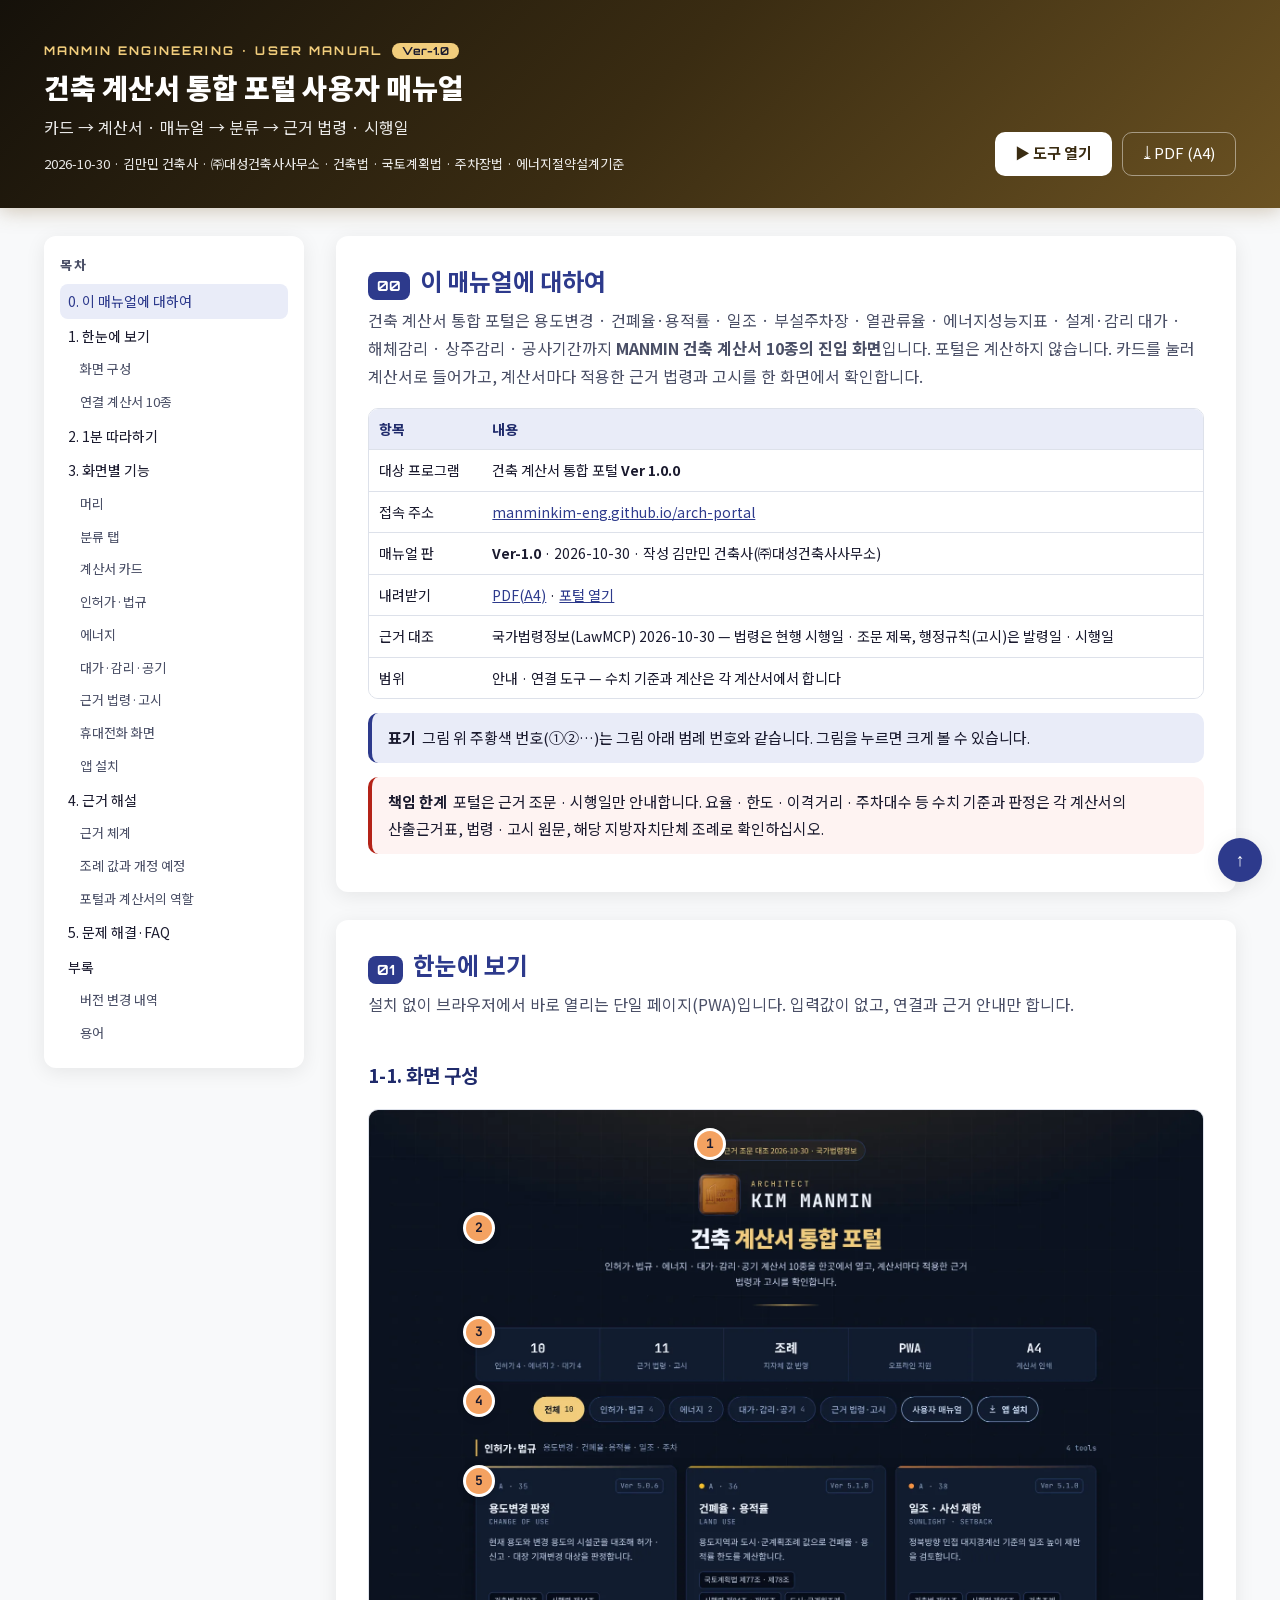
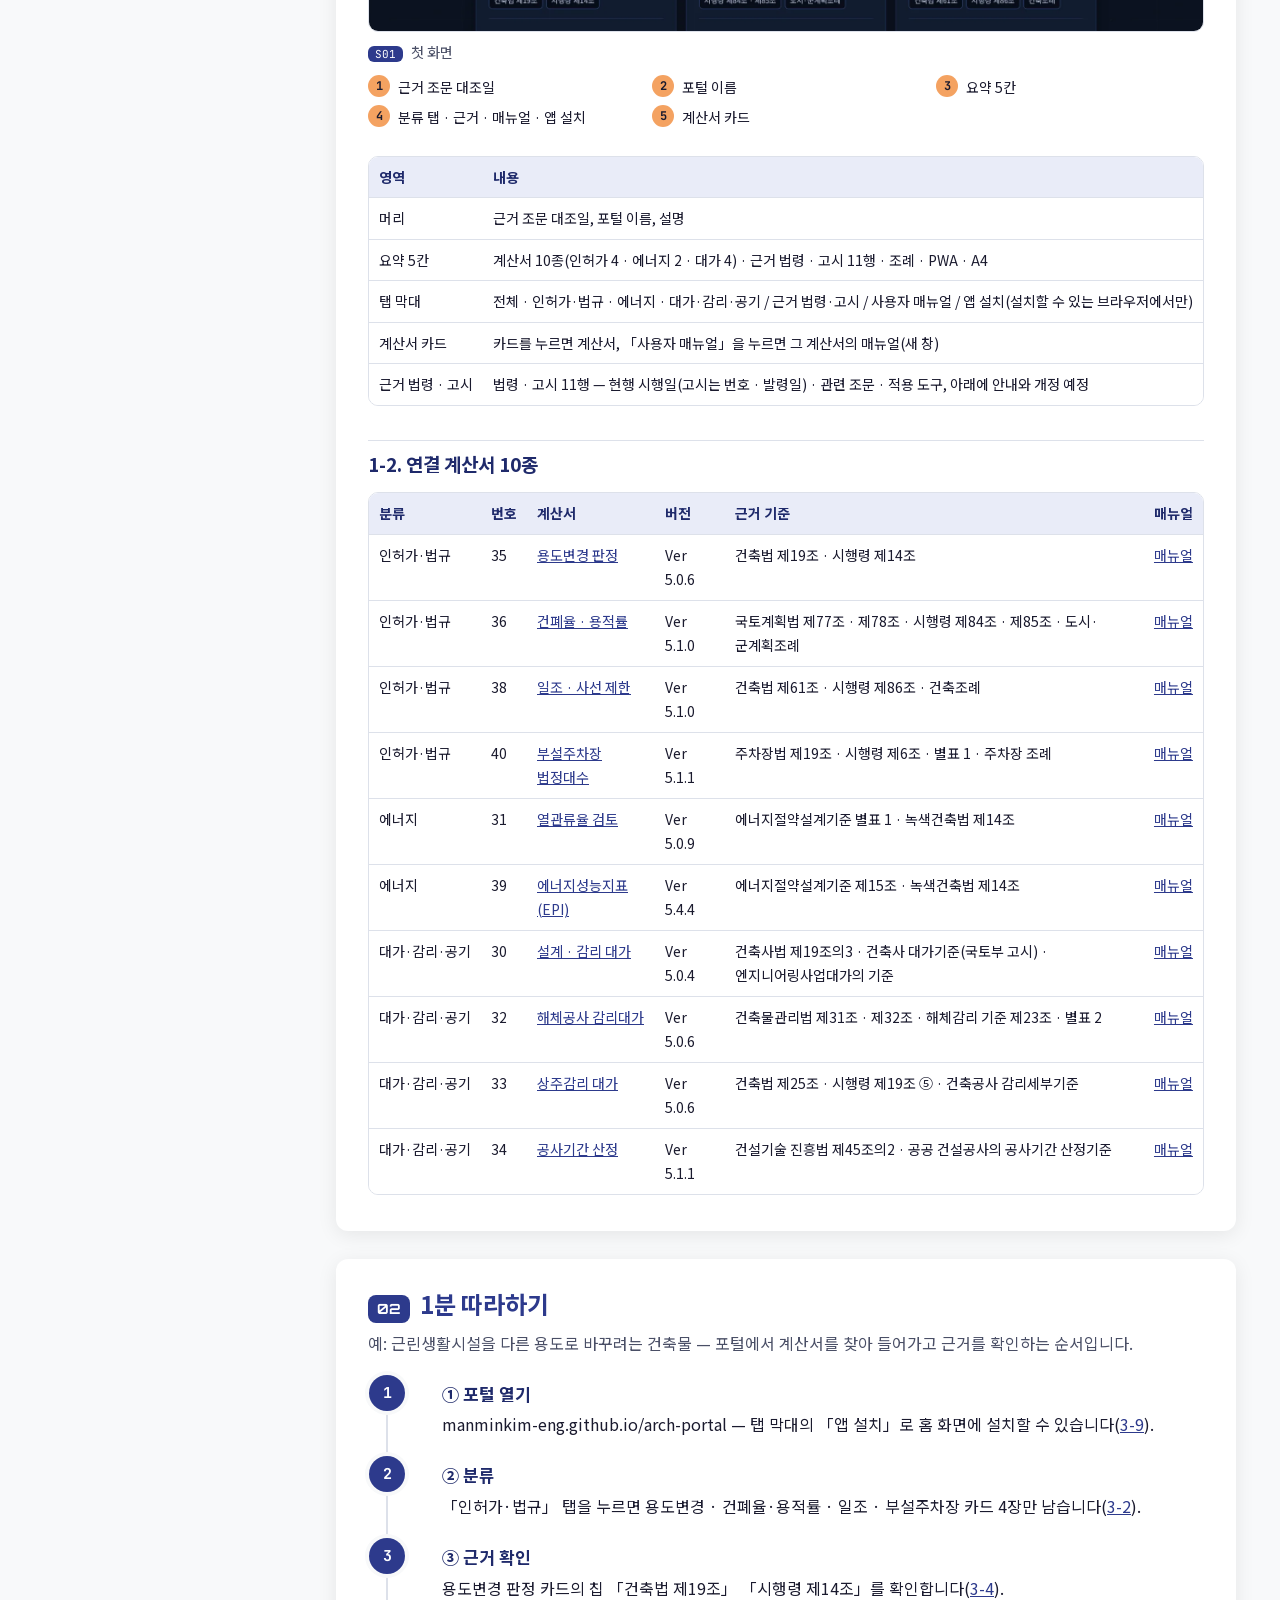
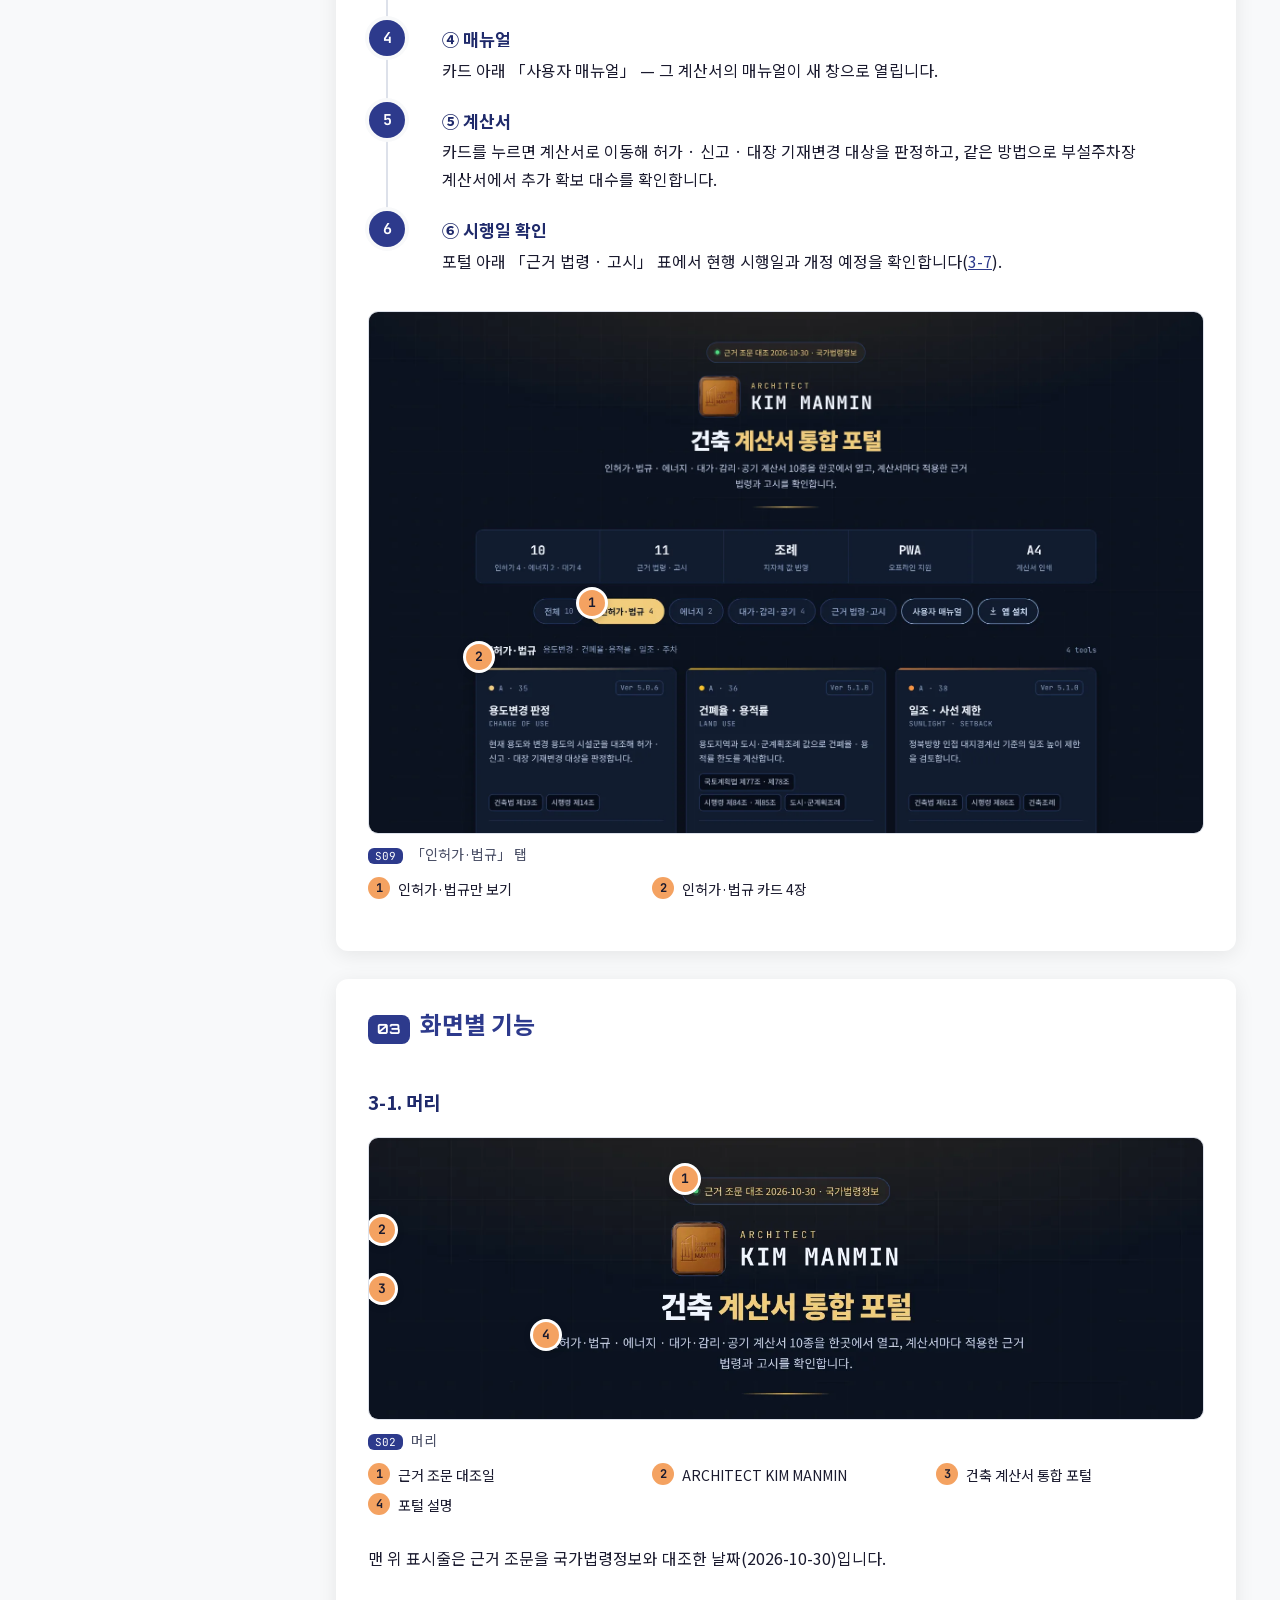
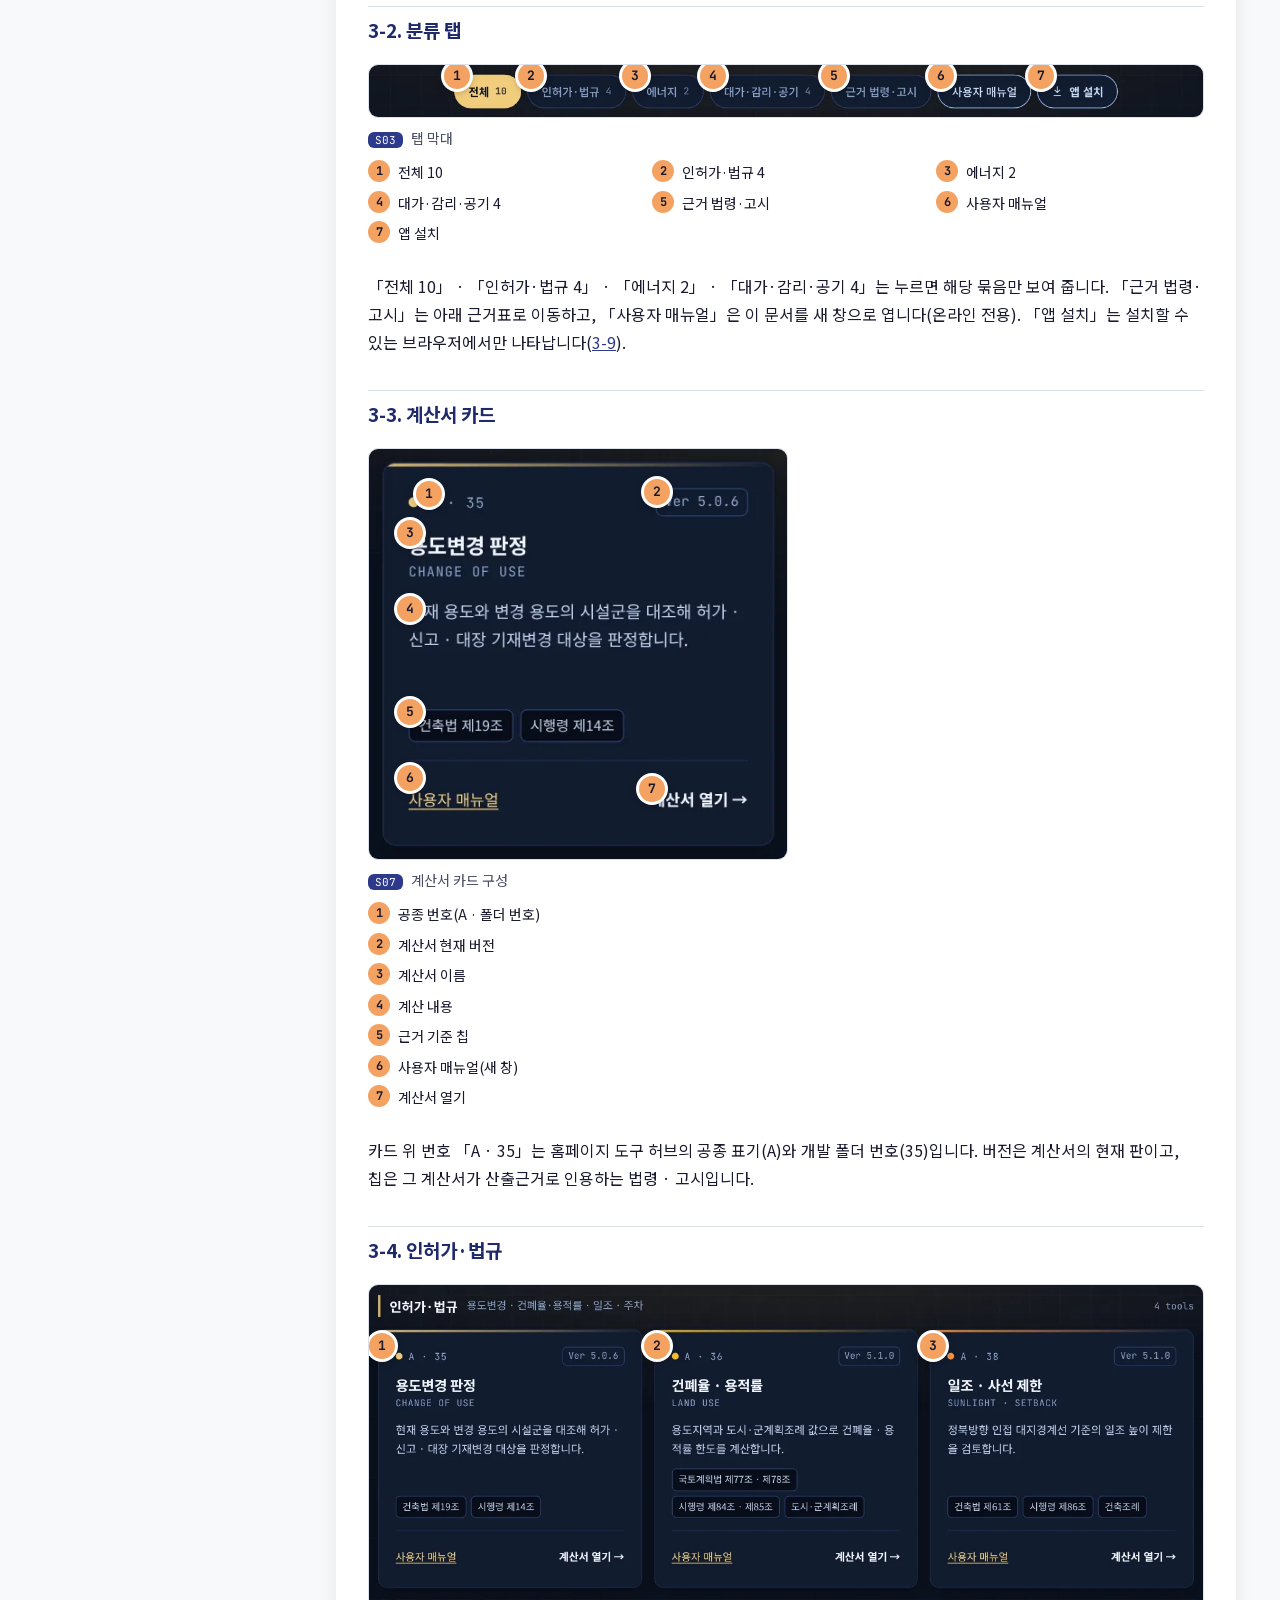
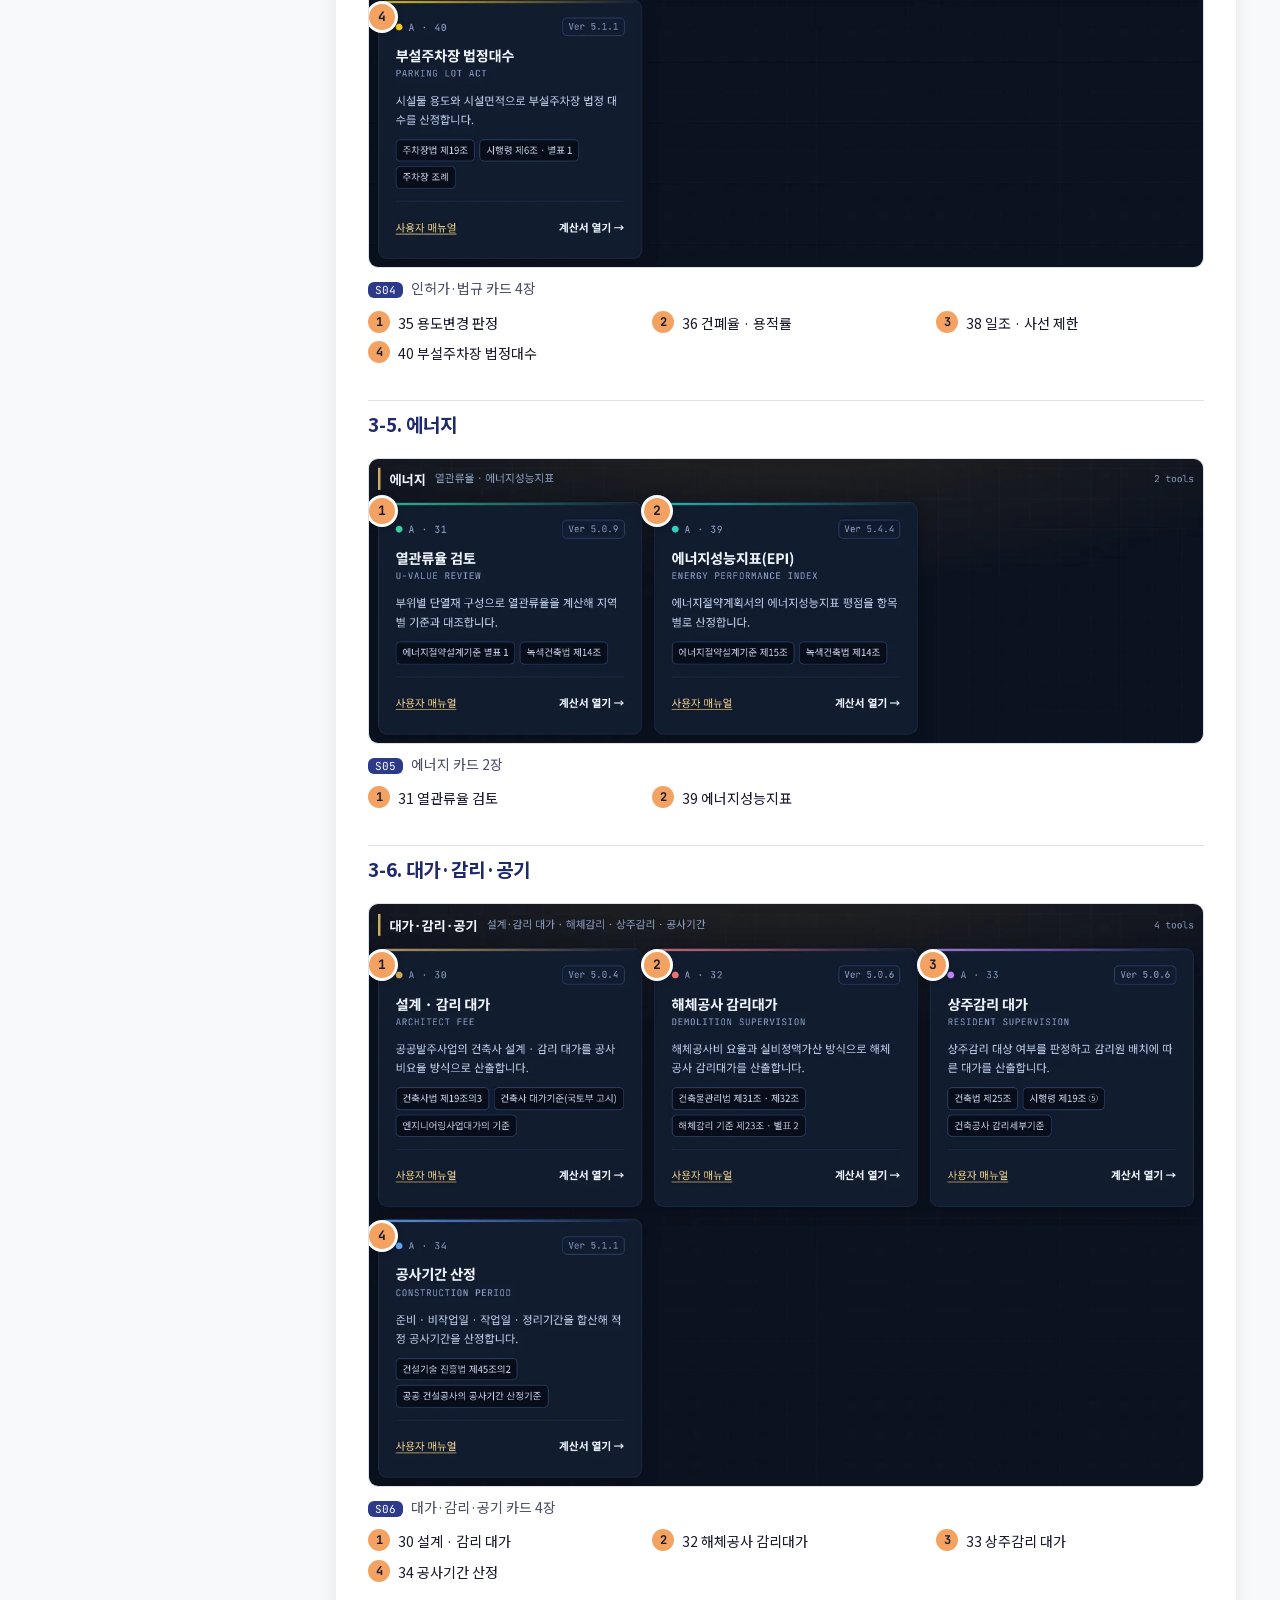
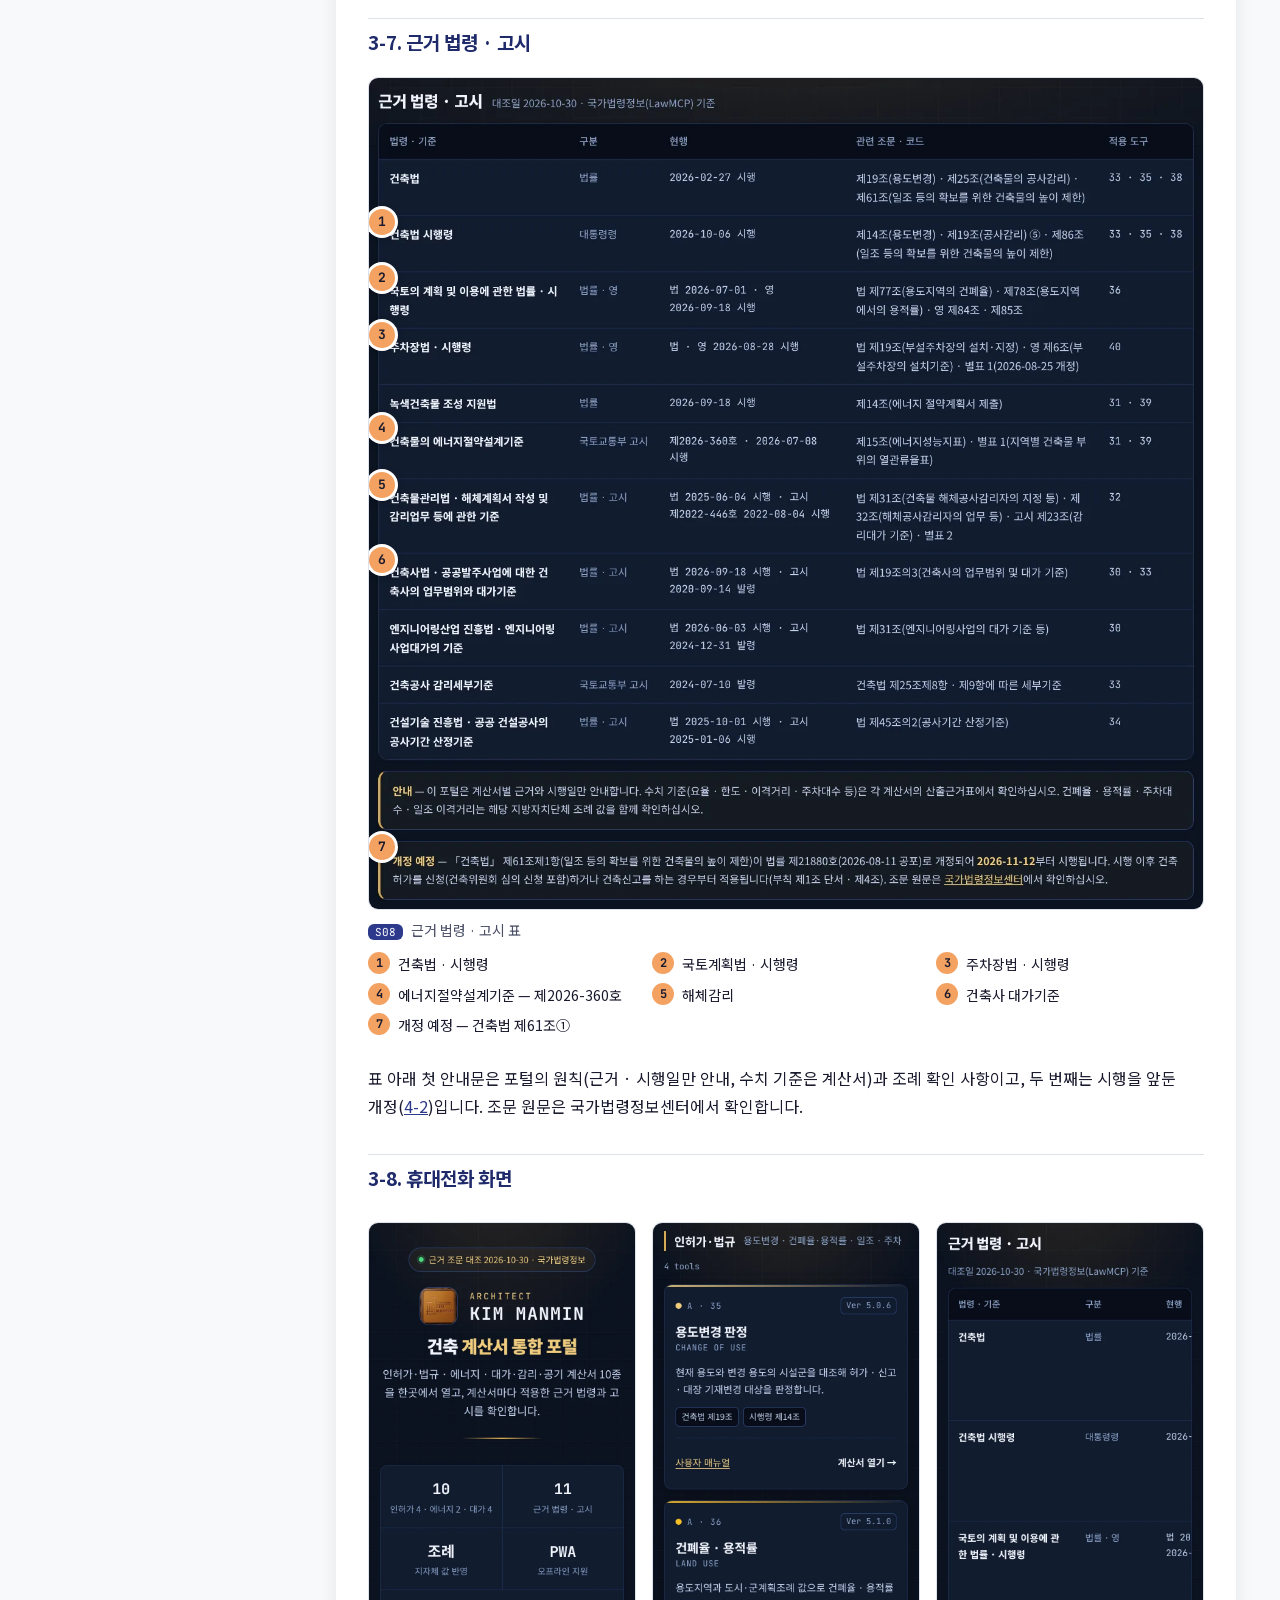
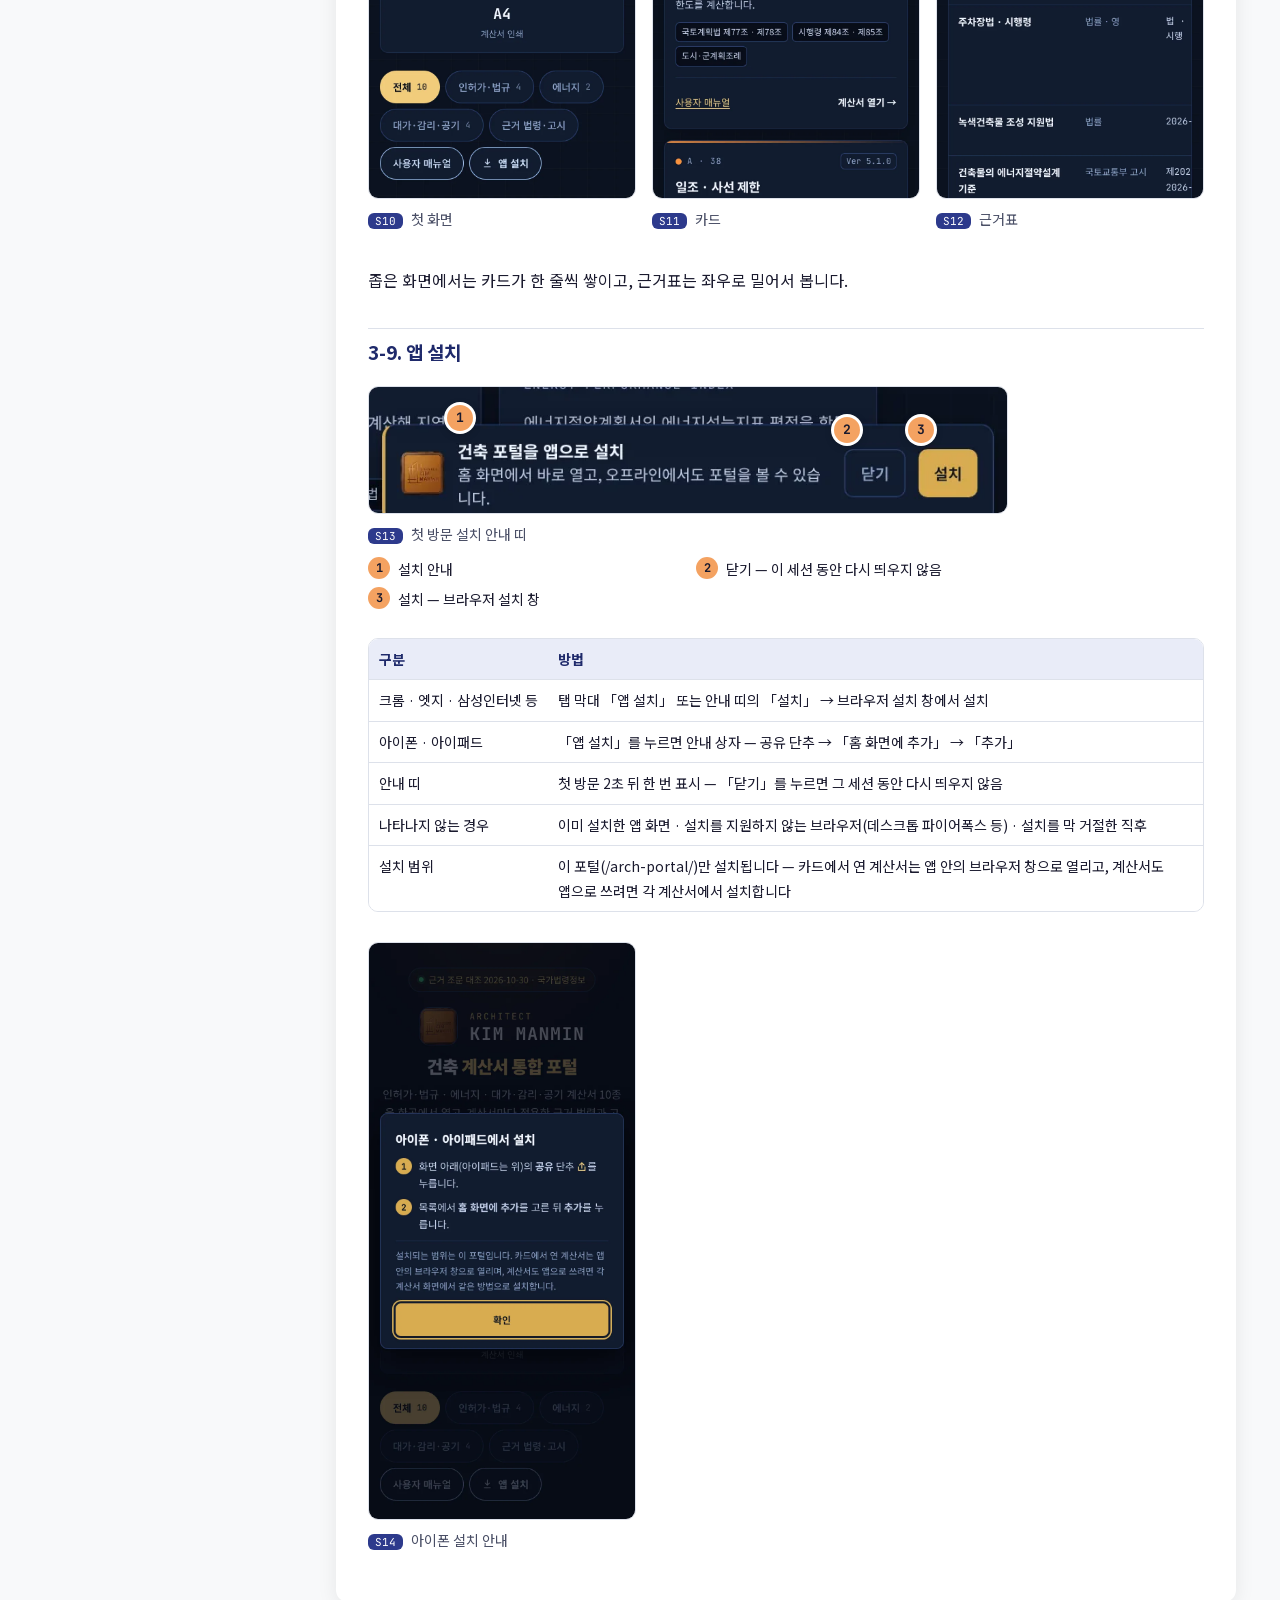
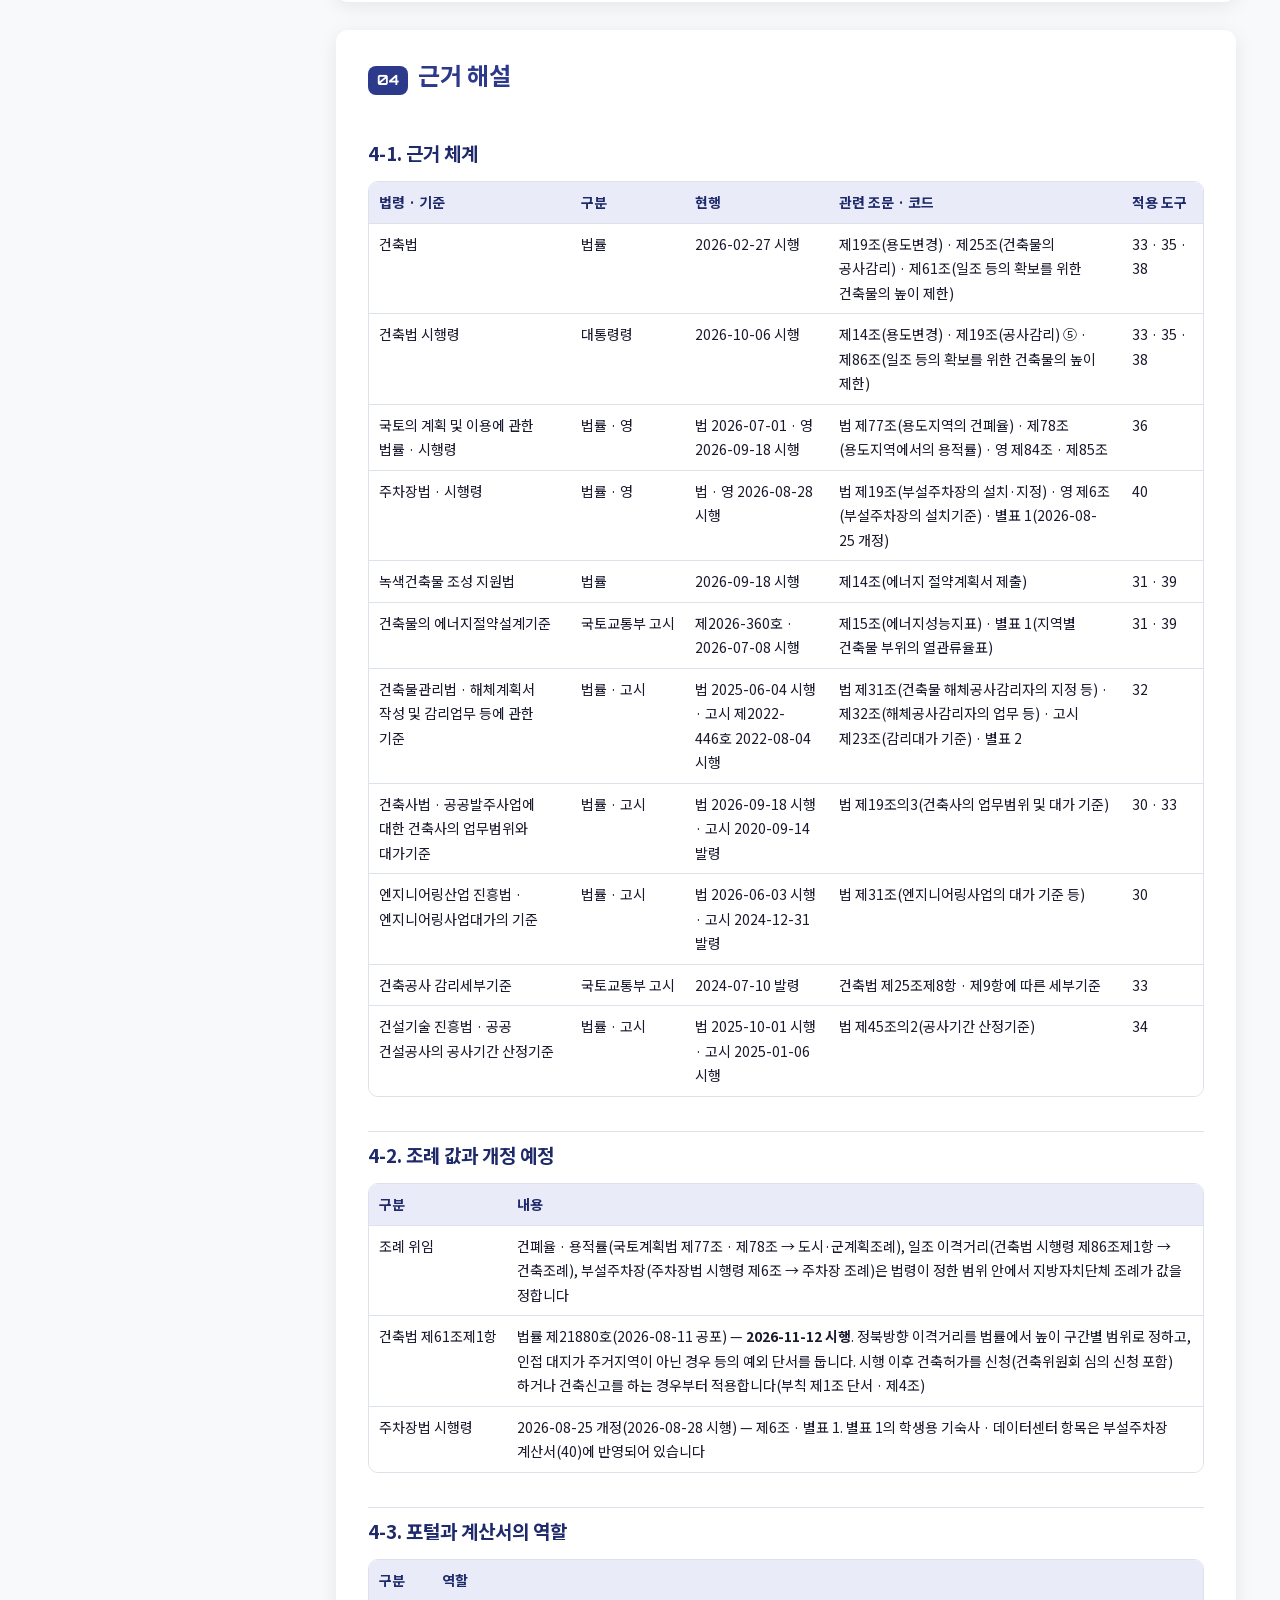
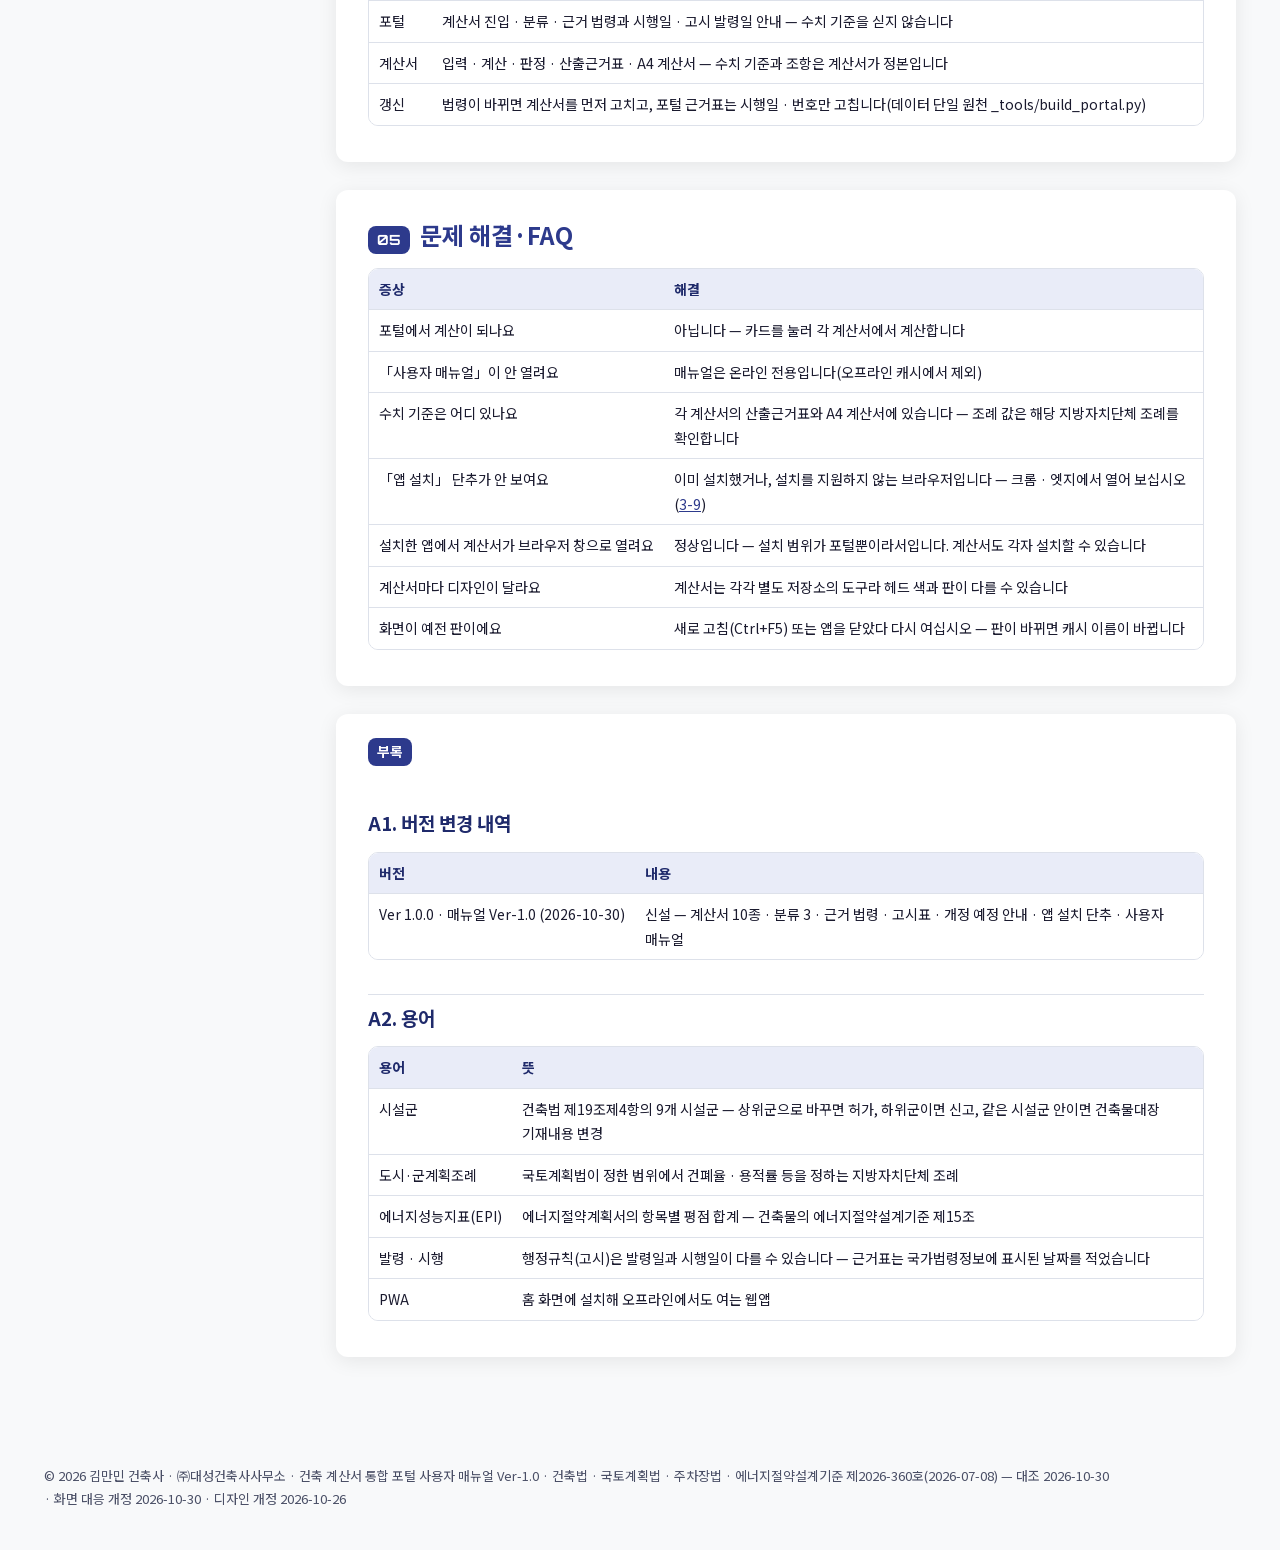
==== manual/index.html @ 768e80f3 "서명 Architect Kim Manmin(설명문 · manifest) · 매뉴얼 캡처 ARCHITECT 재촬영 · PDF 재생성 Co-Authored-By: Claude Opus" ====
<!doctype html>
<html lang="ko"><head>
<meta charset="utf-8"><meta name="viewport" content="width=device-width,initial-scale=1">
<title>건축 계산서 통합 포털 사용자 매뉴얼 Ver-1.0 · MANMIN</title>
<meta name="description" content="건축 계산서 통합 포털 사용자 매뉴얼 — 연결 계산서 10종, 근거 법령 · 고시 안내">
<meta name="author" content="김만민 건축사 · ㈜대성건축사사무소">
<meta name="theme-color" content="#3a2c12"><meta name="color-scheme" content="light dark">
<link rel="stylesheet" href="./assets/fonts/manmin-fonts.css">
<style>:root{--mh-a:#15110a;--mh-b:#3a2c12;--mh-c:#6b5222;--mh-accent:#f1cd7c;--mh-shadow:rgba(120,90,40,.35);--mh-btn-ink:#3a2c12;--mh-veil:0;--mh-bp:50%}

:root{
  --navy:#2D3A8C;--navy-d:#1F2A6B;--navy-l:#E9ECF8;--accent:#F4A261;--accent-d:#C97A3A;--accent-l:#FDF1E7;
  --bg:#F8F9FA;--card:#FFFFFF;--text:#1A1A2E;--text2:#4A4F66;--line:#DDE1EA;--ok:#0F766E;--ng:#B42318;
  --r:12px;--pad:24px;--shadow:0 4px 20px rgba(0,0,0,.08);
}
*{box-sizing:border-box}
html{scroll-behavior:smooth;-webkit-text-size-adjust:100%}
body{margin:0;background:var(--bg);color:var(--text);font-family:var(--font-sans);font-size:16px;line-height:1.75;word-break:keep-all;overflow-wrap:anywhere}
a{color:var(--navy)}a:hover{color:var(--accent-d)}
code,kbd,.mono{font-family:var(--font-mono);font-size:.9em}
code{background:var(--navy-l);color:var(--navy-d);padding:1px 6px;border-radius:5px}
kbd{border:1px solid var(--line);border-bottom-width:2px;border-radius:5px;padding:0 6px;background:#fff}
/* 상단 */
.top{position:relative;background:linear-gradient(135deg,var(--mh-a),var(--mh-b) var(--mh-bp),var(--mh-c));color:#fff;box-shadow:0 2px 20px var(--mh-shadow)}
.top::before{content:"";position:absolute;inset:0;background:rgba(0,0,0,var(--mh-veil));pointer-events:none}
.top-in{position:relative;max-width:1240px;margin:0 auto;display:flex;justify-content:space-between;align-items:flex-end;gap:32px;flex-wrap:wrap;padding:40px 24px 32px}
.eyebrow{font-family:var(--font-brand);font-weight:700;font-size:12px;letter-spacing:.18em;color:var(--mh-accent)}
.top h1{font-size:28px;font-weight:900;margin:8px 0 6px;line-height:1.35}
.top .sub{opacity:.9;margin:0}
.mh-main{flex:1 1 640px;min-width:0}
.mh-eb{display:flex;align-items:center;gap:10px;flex-wrap:wrap}
.mh-ver{font:700 11px var(--font-brand);background:var(--mh-accent);color:#1A1A2E;border-radius:999px;padding:1px 10px}
.mh-meta{margin:12px 0 0;font-size:13px;color:rgba(255,255,255,.9)}
.mh-act{display:flex;gap:10px;flex-wrap:wrap}
.mh-btn{display:inline-flex;align-items:center;justify-content:center;gap:8px;min-height:44px;padding:0 20px;border-radius:10px;font-size:15px;text-decoration:none}
.mh-btn.pri{background:#fff;color:var(--mh-btn-ink);font-weight:700}
.mh-btn.sec{border:1px solid rgba(255,255,255,.45);color:#fff}
.mh-btn.pri:hover{background:var(--mh-accent);color:#1A1A2E}.mh-btn.sec:hover{background:rgba(255,255,255,.12);color:#fff}
.mh-btn:focus-visible{outline:3px solid var(--mh-accent);outline-offset:2px}
.mh-prog{position:fixed;top:0;left:0;right:0;height:3px;z-index:50;pointer-events:none}
.mh-prog i{display:block;height:100%;width:0;background:var(--mh-accent)}
.toc-sum{display:none}
/* 레이아웃 */
.wrap{max-width:1240px;margin:0 auto;padding:28px 24px 80px;display:grid;grid-template-columns:260px minmax(0,1fr);gap:32px}
nav.toc{position:sticky;top:16px;align-self:start;max-height:calc(100vh - 32px);overflow:auto;background:var(--card);border-radius:var(--r);box-shadow:var(--shadow);padding:18px 16px;font-size:14px}
nav.toc h2{font-size:13px;letter-spacing:.12em;color:var(--text2);margin:0 0 8px}
nav.toc ol{list-style:none;margin:0;padding:0}
nav.toc li a{display:block;padding:5px 8px;border-radius:8px;text-decoration:none;color:var(--text)}
nav.toc li a:hover,nav.toc li a.on{background:var(--navy-l);color:var(--navy)}
nav.toc li.sub a{padding-left:20px;font-size:13px;color:var(--text2)}
main{min-width:0}
section.ch{background:var(--card);border-radius:var(--r);box-shadow:var(--shadow);padding:var(--pad) calc(var(--pad) + 8px);margin-bottom:28px}
section.ch>h2{font-size:24px;font-weight:700;color:var(--navy);margin:0 0 4px;display:flex;align-items:baseline;gap:10px}
section.ch>h2 .n{font-family:var(--font-brand);font-weight:700;font-size:14px;color:#fff;background:var(--navy);border-radius:8px;padding:2px 9px}
section.ch>.lead{color:var(--text2);margin:0 0 18px}
h3{font-size:19px;color:var(--navy-d);margin:34px 0 10px;padding-top:6px;border-top:1px solid var(--line)}
h3:first-of-type{border-top:0}
h4{font-size:16px;margin:22px 0 8px}
p{margin:8px 0}
ul,ol{padding-left:22px}
.note,.tip,.warn{border-radius:10px;padding:12px 16px;margin:14px 0;font-size:15px}
.note{background:var(--navy-l);border-left:4px solid var(--navy)}
.tip{background:var(--accent-l);border-left:4px solid var(--accent)}
.warn{background:#FEF3F2;border-left:4px solid var(--ng)}
.note b:first-child,.tip b:first-child,.warn b:first-child{margin-right:6px}
/* 표 */
.tbl{overflow-x:auto;margin:12px 0;border:1px solid var(--line);border-radius:10px}
table{border-collapse:collapse;width:100%;font-size:14px;background:#fff}
th,td{border-bottom:1px solid var(--line);padding:8px 10px;text-align:left;vertical-align:top}
th{background:var(--navy-l);color:var(--navy-d);font-weight:700;white-space:nowrap}
tr:last-child td{border-bottom:0}
td.num,th.num{text-align:right;font-family:var(--font-mono);white-space:nowrap}
.ok{color:var(--ok);font-weight:700}.ng{color:var(--ng);font-weight:700}
/* 그림 */
figure.shot{margin:18px 0 26px}
figure.shot .frame{position:relative;border:1px solid var(--line);border-radius:10px;overflow:hidden;background:#fff;cursor:zoom-in}
figure.shot img{display:block;width:100%;height:auto}
figure.narrow{max-width:420px}
.pin{position:absolute;transform:translate(-50%,-50%);width:26px;height:26px;border-radius:50%;background:var(--accent);color:#1A1A2E;font:700 13px/26px var(--font-mono);text-align:center;box-shadow:0 0 0 3px #fff,0 2px 8px rgba(0,0,0,.35);pointer-events:none}
figcaption{font-size:14px;color:var(--text2);margin-top:8px}
.fno{font-family:var(--font-mono);font-size:11px;background:var(--navy);color:#fff;border-radius:6px;padding:1px 7px;margin-right:8px}
ol.legend{list-style:none;padding:0;margin:10px 0 0;display:grid;grid-template-columns:repeat(auto-fill,minmax(260px,1fr));gap:6px 16px;font-size:14px}
ol.legend li{display:flex;gap:8px;align-items:flex-start}
ol.legend b{flex:0 0 22px;height:22px;border-radius:50%;background:var(--accent);font:700 12px/22px var(--font-mono);text-align:center}
.pair{display:grid;grid-template-columns:1fr 1fr;gap:20px;align-items:start}
/* 단계 */
.steps{counter-reset:st;list-style:none;padding:0;margin:16px 0}
.steps>li{counter-increment:st;position:relative;padding:4px 0 18px 54px;border-left:2px solid var(--line);margin-left:18px}
.steps>li:last-child{border-left-color:transparent}
.steps>li::before{content:counter(st);position:absolute;left:-19px;top:0;width:36px;height:36px;border-radius:50%;background:var(--navy);color:#fff;font:700 15px/36px var(--font-mono);text-align:center;box-shadow:0 0 0 4px var(--bg)}
.steps>li>b.t{display:block;font-size:17px;color:var(--navy-d);margin-bottom:2px}
/* 수식 */
.eq{font-family:var(--font-mono);background:#0F1630;color:#E8ECFF;border-radius:10px;padding:14px 18px;margin:12px 0;overflow-x:auto;font-size:14px;line-height:1.9;white-space:pre}
.eq .c{color:#9AA6D6}
.svgbox{background:#fff;border:1px solid var(--line);border-radius:10px;padding:12px;margin:14px 0;overflow-x:auto}
.svgbox svg{display:block;width:100%;min-width:640px;height:auto}
.cards{display:grid;grid-template-columns:repeat(auto-fill,minmax(220px,1fr));gap:14px;margin:14px 0}
.card{border:1px solid var(--line);border-radius:var(--r);padding:16px;background:#fff}
.card h5{margin:0 0 4px;font-size:15px;color:var(--navy)}
.card p{margin:0;font-size:14px;color:var(--text2)}
footer.foot{max-width:1240px;margin:0 auto;padding:0 24px 40px;color:var(--text2);font-size:13px}
/* 라이트박스 */
#lb{position:fixed;inset:0;background:rgba(10,14,30,.88);display:none;align-items:center;justify-content:center;z-index:99;cursor:zoom-out;padding:16px}
#lb.open{display:flex}#lb img{max-width:100%;max-height:100%;border-radius:8px;background:#fff}
.totop{position:fixed;right:18px;bottom:18px;width:44px;height:44px;border-radius:50%;background:var(--navy);color:#fff;border:0;font-size:18px;box-shadow:var(--shadow);cursor:pointer}
/* 반응형 5단계 */
@media (max-width:1240px){.wrap{grid-template-columns:230px minmax(0,1fr);gap:24px}}
@media (max-width:1024px){.wrap{grid-template-columns:1fr}nav.toc{position:static;max-height:none}nav.toc ol{columns:2}}
@media (max-width:760px){.pair{grid-template-columns:1fr}section.ch{padding:20px 18px}.top h1{font-size:24px}}
@media (max-width:640px){nav.toc ol{columns:1}body{font-size:15px}}
@media (max-width:480px){.wrap,.top-in{padding-left:16px;padding-right:16px}.pin{width:22px;height:22px;font-size:11px;line-height:22px}}
@media (max-width:400px){section.ch>h2{font-size:20px}}
/* v-mh1 D4 접이식 목차 · D9 터치 44px (≤1024px) */
@media (max-width:1024px){
  nav.toc{padding:0 16px}
  nav.toc .toc-sum{display:flex;align-items:center;justify-content:space-between;min-height:48px;font-weight:700;font-size:14px;color:var(--navy);cursor:pointer;list-style:none}
  nav.toc .toc-sum::-webkit-details-marker{display:none}
  nav.toc details:not([open]) ol,nav.toc details:not([open]) h2{display:none}
  nav.toc details[open]{padding-bottom:12px}
  nav.toc li a{display:flex;align-items:center;min-height:44px;padding:0 8px}
}
/* v-mh1 D5 좁은 화면 헤드 */
@media (max-width:640px){
  .top-in{padding:28px 16px 24px;gap:16px}.top h1{font-size:22px}.top .sub{font-size:13px}.mh-meta{font-size:12px}
  .mh-act{display:grid;grid-template-columns:repeat(2,minmax(0,1fr));width:100%}.mh-btn{padding:0 8px;font-size:14px}
}
@media (max-width:480px){.eyebrow{letter-spacing:.04em}.mh-eb{gap:8px}}
@media (prefers-reduced-motion:reduce){html{scroll-behavior:auto}}
/* A4 인쇄 */
@page{size:A4;margin:14mm 12mm 14mm}
@media print{
  *{-webkit-print-color-adjust:exact;print-color-adjust:exact}
  body{background:#fff;font-size:10.5pt}
  nav.toc,.totop,#lb{display:none!important}
  .wrap{display:block;padding:0}
  section.ch{box-shadow:none;padding:0 0 8mm;margin:0;break-before:page}
  main{padding-bottom:8mm}
  section.ch:first-of-type{break-before:auto}
  figure.shot,.tbl,.eq,.svgbox,.note,.tip,.warn,.steps>li{break-inside:avoid}
  h3,h4{break-after:avoid}
  .top{border-radius:0;box-shadow:none}
  .mh-prog,.mh-act{display:none!important}
  .mh-meta{color:#fff}
  .pfoot{position:fixed;bottom:0;left:0;right:0;height:6mm;background:#fff;font-size:8pt;color:#666;border-top:1px solid #ccc;padding-top:1.5mm;display:flex;justify-content:space-between}
}
.pfoot{display:none}
@media print{.pfoot{display:flex}}
/* ── 좁은 화면 대응(r1 · 2026-10-12) : 화면 전용 — 인쇄·PDF에는 영향 없음 ── */
@media screen and (max-width:640px){
  .k1 td:first-child,.k1 th:first-child{white-space:normal}
  /* 글 표(숫자 칸 없는 표) → 행마다 카드로 쌓기 */
  .tbl.stack{border:0;border-radius:0;overflow:visible}
  .tbl.stack table,.tbl.stack tbody,.tbl.stack tr,.tbl.stack td{display:block;width:auto}
  .tbl.stack thead{position:absolute;width:1px;height:1px;overflow:hidden;clip:rect(0 0 0 0)}
  .tbl.stack table{background:transparent}
  .tbl.stack tr{border:1px solid var(--line);border-radius:10px;background:#fff;margin:0 0 10px;overflow:hidden}
  .tbl.stack td{border-bottom:1px solid var(--line);padding:8px 12px}
  .tbl.stack tr td:last-child{border-bottom:0}
  .tbl.stack td:first-child{background:var(--navy-l);color:var(--navy-d);font-weight:700}
  .tbl.stack td[data-th]:not(:first-child)::before{content:attr(data-th);display:block;font-size:12px;font-weight:700;color:var(--text2);margin-bottom:2px}
  .tbl.stack.c2 td[data-th]:not(:first-child)::before{display:none}
  .tbl.stack td:empty{display:none}
  /* 숫자 표 → 표 모양 유지, 글자·여백 축소, 넘치면 좌우로 밀기(오른쪽 그림자로 표시) */
  .tbl:not(.stack){background:linear-gradient(to right,#fff 30%,rgba(255,255,255,0)) left/40px 100% no-repeat local,linear-gradient(to left,#fff 30%,rgba(255,255,255,0)) right/40px 100% no-repeat local,radial-gradient(farthest-side at 100% 50%,rgba(26,26,46,.22),transparent) right/12px 100% no-repeat scroll,#fff}
  .tbl:not(.stack) table{font-size:13px;background:transparent}
  .tbl:not(.stack) th,.tbl:not(.stack) td{padding:7px 8px}
  /* 수식 → 줄바꿈 허용 */
  .eq{white-space:pre-wrap;word-break:keep-all;font-size:13px;line-height:1.75;padding:12px 14px}
  .eq .c{display:block;padding-left:1em}
  .svgbox{position:relative}
  .svgbox::after{content:"← 좌우로 밀어서 보기 →";display:block;text-align:center;font-size:12px;color:var(--text2);margin-top:6px;position:sticky;left:0}
  ol.legend{grid-template-columns:1fr}
  .steps>li{padding-left:34px;margin-left:14px}
}
.rev{white-space:nowrap}
@media print{.rev{display:none}}
/* v-mh1 D6 다크 모드(화면 전용 · 헤드 색 불변 · 그림과 흐름도는 흰 바탕 유지) */
@media screen and (prefers-color-scheme:dark){
  :root{--bg:#0F1420;--card:#171D2C;--text:#E6E8EF;--text2:#A9AFC3;--line:#2A3245;--navy-l:#232B45;--accent-l:#33281D;--shadow:0 4px 20px rgba(0,0,0,.35)}
  a,section.ch>h2,h3,.steps>li>b.t,.card h5,nav.toc li a.on,nav.toc .toc-sum{color:#AEB8F5}
  a:hover{color:#F4A261}
  code{background:var(--navy-l);color:#C9D0FA}
  kbd{background:var(--card);color:var(--text)}
  table,.card,nav.toc,section.ch{background:var(--card)}
  th{background:var(--navy-l);color:#C9D0FA}
  .note{border-left-color:#7F8CE0}
  .warn{background:#3A1F22}
  .ok{color:#5EEAD4}.ng{color:#FDA29B}
  figure.shot .frame,.svgbox{background:#fff;border-color:var(--line)}
  .tbl.stack tr{background:var(--card)}
  .tbl.stack td:first-child{color:#C9D0FA}
  .tbl:not(.stack){background:var(--card)}
}
@media screen and (prefers-color-scheme:dark) and (max-width:640px){
  .tbl:not(.stack){background:linear-gradient(to right,var(--card) 30%,rgba(23,29,44,0)) left/40px 100% no-repeat local,linear-gradient(to left,var(--card) 30%,rgba(23,29,44,0)) right/40px 100% no-repeat local,radial-gradient(farthest-side at 100% 50%,rgba(0,0,0,.5),transparent) right/12px 100% no-repeat scroll,var(--card)}
}
</style>
</head><body>
<div class="mh-prog" aria-hidden="true"><i></i></div>
<header class="top"><div class="top-in">
<div class="mh-main">
<div class="mh-eb"><span class="eyebrow">MANMIN ENGINEERING · USER MANUAL</span><span class="mh-ver">Ver-1.0</span></div>
<h1>건축 계산서 통합 포털 사용자 매뉴얼</h1>
<p class="sub">카드 → 계산서 · 매뉴얼 → 분류 → 근거 법령 · 시행일</p>
<p class="mh-meta">2026-10-30 · 김만민 건축사 · ㈜대성건축사사무소 · 건축법 · 국토계획법 · 주차장법 · 에너지절약설계기준</p>
</div>
<div class="mh-act"><a class="mh-btn pri" href="../index.html" aria-label="통합 포털 열기">▶ 도구 열기</a><a class="mh-btn sec" href="건축통합포털_사용자매뉴얼_Ver-1.0.pdf" download>⤓ PDF (A4)</a></div>
</div></header>
<div class="wrap"><nav class="toc" aria-label="목차"><details open><summary class="toc-sum">목차 <span aria-hidden="true">▾</span></summary><h2>목차</h2><ol><li><a href="#ch0">0. 이 매뉴얼에 대하여</a></li><li><a href="#ch1">1. 한눈에 보기</a></li><li class="sub"><a href="#s1-1">화면 구성</a></li><li class="sub"><a href="#s1-2">연결 계산서 10종</a></li><li><a href="#ch2">2. 1분 따라하기</a></li><li><a href="#ch3">3. 화면별 기능</a></li><li class="sub"><a href="#s3-1">머리</a></li><li class="sub"><a href="#s3-2">분류 탭</a></li><li class="sub"><a href="#s3-3">계산서 카드</a></li><li class="sub"><a href="#s3-4">인허가·법규</a></li><li class="sub"><a href="#s3-5">에너지</a></li><li class="sub"><a href="#s3-6">대가·감리·공기</a></li><li class="sub"><a href="#s3-7">근거 법령·고시</a></li><li class="sub"><a href="#s3-8">휴대전화 화면</a></li><li class="sub"><a href="#s3-9">앱 설치</a></li><li><a href="#ch4">4. 근거 해설</a></li><li class="sub"><a href="#s4-1">근거 체계</a></li><li class="sub"><a href="#s4-2">조례 값과 개정 예정</a></li><li class="sub"><a href="#s4-3">포털과 계산서의 역할</a></li><li><a href="#ch5">5. 문제 해결·FAQ</a></li><li><a href="#ch6">부록</a></li><li class="sub"><a href="#a1">버전 변경 내역</a></li><li class="sub"><a href="#a2">용어</a></li></ol></details></nav><main><style>
#fig-s07_card{max-width:420px}
#fig-s13_install_bar{max-width:640px}
.k1 td:first-child,.k1 th:first-child{white-space:nowrap}
.lawt td,.lawt th{word-break:keep-all}.lawt td:nth-child(2){white-space:nowrap}.lawt td:first-child{min-width:9em}
.tri{display:grid;grid-template-columns:repeat(3,1fr);gap:16px;align-items:start}
@media (max-width:760px){.tri{grid-template-columns:1fr}}
@media print{
  figure.shot{max-width:none!important}
  figure.shot .frame{width:fit-content;max-width:100%}
  figure.shot img{width:auto;height:auto;max-width:100%;max-height:118mm}
  figure.narrow img{max-height:105mm}
  #fig-s13_install_bar .frame{width:120mm!important}#fig-s13_install_bar img{width:120mm!important;max-height:none}
  .tri{grid-template-columns:repeat(3,1fr)}
  .brk .tbl{break-inside:auto}.brk tr{break-inside:avoid}.brk thead{display:table-header-group}
}
</style><section class="ch" id="ch0"><h2><span class="n">00</span>이 매뉴얼에 대하여</h2>
<p class="lead">건축 계산서 통합 포털은 용도변경 · 건폐율·용적률 · 일조 · 부설주차장 · 열관류율 · 에너지성능지표 · 설계·감리 대가 · 해체감리 · 상주감리 · 공사기간까지 <b>MANMIN 건축 계산서 10종의 진입 화면</b>입니다. 포털은 계산하지 않습니다. 카드를 눌러 계산서로 들어가고, 계산서마다 적용한 근거 법령과 고시를 한 화면에서 확인합니다.</p>
<div class="k1"><div class="tbl"><table><thead><tr><th class="">항목</th><th class="">내용</th></tr></thead><tbody><tr><td class="">대상 프로그램</td><td class="">건축 계산서 통합 포털 <b>Ver 1.0.0</b></td></tr><tr><td class="">접속 주소</td><td class=""><a href="https://manminkim-eng.github.io/arch-portal/" target="_blank" rel="noopener">manminkim-eng.github.io/arch-portal</a></td></tr><tr><td class="">매뉴얼 판</td><td class=""><b>Ver-1.0</b> · 2026-10-30 · 작성 김만민 건축사(㈜대성건축사사무소)</td></tr><tr><td class="">내려받기</td><td class=""><a href="건축통합포털_사용자매뉴얼_Ver-1.0.pdf" download>PDF(A4)</a> · <a href="../index.html">포털 열기</a></td></tr><tr><td class="">근거 대조</td><td class="">국가법령정보(LawMCP) 2026-10-30 — 법령은 현행 시행일 · 조문 제목, 행정규칙(고시)은 발령일 · 시행일</td></tr><tr><td class="">범위</td><td class="">안내 · 연결 도구 — 수치 기준과 계산은 각 계산서에서 합니다</td></tr></tbody></table></div></div>
<div class="note"><b>표기</b>그림 위 주황색 번호(①②…)는 그림 아래 범례 번호와 같습니다. 그림을 누르면 크게 볼 수 있습니다.</div>
<div class="warn"><b>책임 한계</b>포털은 근거 조문 · 시행일만 안내합니다. 요율 · 한도 · 이격거리 · 주차대수 등 수치 기준과 판정은 각 계산서의 산출근거표, 법령 · 고시 원문, 해당 지방자치단체 조례로 확인하십시오.</div>
</section>
<section class="ch" id="ch1"><h2><span class="n">01</span>한눈에 보기</h2>
<p class="lead">설치 없이 브라우저에서 바로 열리는 단일 페이지(PWA)입니다. 입력값이 없고, 연결과 근거 안내만 합니다.</p>
<h3 id="s1-1">1-1. 화면 구성</h3>
<figure class="shot" id="fig-s01_overview"><div class="frame"><img src="images/s01_overview.webp" width="1440" height="900" loading="lazy" alt="첫 화면"><span class="pin" style="left:40.85%;top:6.58%">1</span><span class="pin" style="left:13.18%;top:22.55%">2</span><span class="pin" style="left:13.18%;top:42.59%">3</span><span class="pin" style="left:13.18%;top:55.75%">4</span><span class="pin" style="left:13.18%;top:71.22%">5</span></div><figcaption><span class="fno">S01</span>첫 화면</figcaption><ol class="legend"><li><b>1</b><span>근거 조문 대조일</span></li><li><b>2</b><span>포털 이름</span></li><li><b>3</b><span>요약 5칸</span></li><li><b>4</b><span>분류 탭 · 근거 · 매뉴얼 · 앱 설치</span></li><li><b>5</b><span>계산서 카드</span></li></ol></figure>
<div class="k1"><div class="tbl"><table><thead><tr><th class="">영역</th><th class="">내용</th></tr></thead><tbody><tr><td class="">머리</td><td class="">근거 조문 대조일, 포털 이름, 설명</td></tr><tr><td class="">요약 5칸</td><td class="">계산서 10종(인허가 4 · 에너지 2 · 대가 4) · 근거 법령 · 고시 11행 · 조례 · PWA · A4</td></tr><tr><td class="">탭 막대</td><td class="">전체 · 인허가·법규 · 에너지 · 대가·감리·공기 / 근거 법령·고시 / 사용자 매뉴얼 / 앱 설치(설치할 수 있는 브라우저에서만)</td></tr><tr><td class="">계산서 카드</td><td class="">카드를 누르면 계산서, 「사용자 매뉴얼」을 누르면 그 계산서의 매뉴얼(새 창)</td></tr><tr><td class="">근거 법령 · 고시</td><td class="">법령 · 고시 11행 — 현행 시행일(고시는 번호 · 발령일) · 관련 조문 · 적용 도구, 아래에 안내와 개정 예정</td></tr></tbody></table></div></div>
<h3 id="s1-2">1-2. 연결 계산서 10종</h3>
<div class="brk"><div class="k1"><div class="tbl"><table><thead><tr><th class="">분류</th><th class="">번호</th><th class="">계산서</th><th class="">버전</th><th class="">근거 기준</th><th class="">매뉴얼</th></tr></thead><tbody><tr><td class="">인허가·법규</td><td class="">35</td><td class=""><a href="https://manminkim-eng.github.io/Change-of-Use/" target="_blank" rel="noopener">용도변경 판정</a></td><td class="">Ver 5.0.6</td><td class="">건축법 제19조 · 시행령 제14조</td><td class=""><a href="https://manminkim-eng.github.io/Change-of-Use/manual/" target="_blank" rel="noopener">매뉴얼</a></td></tr><tr><td class="">인허가·법규</td><td class="">36</td><td class=""><a href="https://manminkim-eng.github.io/Land-Use/" target="_blank" rel="noopener">건폐율 · 용적률</a></td><td class="">Ver 5.1.0</td><td class="">국토계획법 제77조 · 제78조 · 시행령 제84조 · 제85조 · 도시·군계획조례</td><td class=""><a href="https://manminkim-eng.github.io/Land-Use/manual/" target="_blank" rel="noopener">매뉴얼</a></td></tr><tr><td class="">인허가·법규</td><td class="">38</td><td class=""><a href="https://manminkim-eng.github.io/Architectural-line/" target="_blank" rel="noopener">일조 · 사선 제한</a></td><td class="">Ver 5.1.0</td><td class="">건축법 제61조 · 시행령 제86조 · 건축조례</td><td class=""><a href="https://manminkim-eng.github.io/Architectural-line/manual/" target="_blank" rel="noopener">매뉴얼</a></td></tr><tr><td class="">인허가·법규</td><td class="">40</td><td class=""><a href="https://manminkim-eng.github.io/Parking-Lot-Act/" target="_blank" rel="noopener">부설주차장 법정대수</a></td><td class="">Ver 5.1.1</td><td class="">주차장법 제19조 · 시행령 제6조 · 별표 1 · 주차장 조례</td><td class=""><a href="https://manminkim-eng.github.io/Parking-Lot-Act/manual/" target="_blank" rel="noopener">매뉴얼</a></td></tr><tr><td class="">에너지</td><td class="">31</td><td class=""><a href="https://manminkim-eng.github.io/u-value-app-/" target="_blank" rel="noopener">열관류율 검토</a></td><td class="">Ver 5.0.9</td><td class="">에너지절약설계기준 별표 1 · 녹색건축법 제14조</td><td class=""><a href="https://manminkim-eng.github.io/u-value-app-/manual/" target="_blank" rel="noopener">매뉴얼</a></td></tr><tr><td class="">에너지</td><td class="">39</td><td class=""><a href="https://manminkim-eng.github.io/Energy-Performance-Index/" target="_blank" rel="noopener">에너지성능지표(EPI)</a></td><td class="">Ver 5.4.4</td><td class="">에너지절약설계기준 제15조 · 녹색건축법 제14조</td><td class=""><a href="https://manminkim-eng.github.io/Energy-Performance-Index/manual/" target="_blank" rel="noopener">매뉴얼</a></td></tr><tr><td class="">대가·감리·공기</td><td class="">30</td><td class=""><a href="https://manminkim-eng.github.io/1architect-fee-app/" target="_blank" rel="noopener">설계 · 감리 대가</a></td><td class="">Ver 5.0.4</td><td class="">건축사법 제19조의3 · 건축사 대가기준(국토부 고시) · 엔지니어링사업대가의 기준</td><td class=""><a href="https://manminkim-eng.github.io/1architect-fee-app/manual/" target="_blank" rel="noopener">매뉴얼</a></td></tr><tr><td class="">대가·감리·공기</td><td class="">32</td><td class=""><a href="https://manminkim-eng.github.io/demolition-calc/" target="_blank" rel="noopener">해체공사 감리대가</a></td><td class="">Ver 5.0.6</td><td class="">건축물관리법 제31조 · 제32조 · 해체감리 기준 제23조 · 별표 2</td><td class=""><a href="https://manminkim-eng.github.io/demolition-calc/manual/" target="_blank" rel="noopener">매뉴얼</a></td></tr><tr><td class="">대가·감리·공기</td><td class="">33</td><td class=""><a href="https://manminkim-eng.github.io/arch-supervision/" target="_blank" rel="noopener">상주감리 대가</a></td><td class="">Ver 5.0.6</td><td class="">건축법 제25조 · 시행령 제19조 ⑤ · 건축공사 감리세부기준</td><td class=""><a href="https://manminkim-eng.github.io/arch-supervision/manual/" target="_blank" rel="noopener">매뉴얼</a></td></tr><tr><td class="">대가·감리·공기</td><td class="">34</td><td class=""><a href="https://manminkim-eng.github.io/construction-air/" target="_blank" rel="noopener">공사기간 산정</a></td><td class="">Ver 5.1.1</td><td class="">건설기술 진흥법 제45조의2 · 공공 건설공사의 공사기간 산정기준</td><td class=""><a href="https://manminkim-eng.github.io/construction-air/manual/" target="_blank" rel="noopener">매뉴얼</a></td></tr></tbody></table></div></div></div>
</section>
<section class="ch" id="ch2"><h2><span class="n">02</span>1분 따라하기</h2>
<p class="lead">예: 근린생활시설을 다른 용도로 바꾸려는 건축물 — 포털에서 계산서를 찾아 들어가고 근거를 확인하는 순서입니다.</p>
<ol class="steps">
<li><b class="t">① 포털 열기</b>manminkim-eng.github.io/arch-portal — 탭 막대의 「앱 설치」로 홈 화면에 설치할 수 있습니다(<a href="#s3-9">3-9</a>).</li>
<li><b class="t">② 분류</b>「인허가·법규」 탭을 누르면 용도변경 · 건폐율·용적률 · 일조 · 부설주차장 카드 4장만 남습니다(<a href="#s3-2">3-2</a>).</li>
<li><b class="t">③ 근거 확인</b>용도변경 판정 카드의 칩 「건축법 제19조」 「시행령 제14조」를 확인합니다(<a href="#s3-4">3-4</a>).</li>
<li><b class="t">④ 매뉴얼</b>카드 아래 「사용자 매뉴얼」 — 그 계산서의 매뉴얼이 새 창으로 열립니다.</li>
<li><b class="t">⑤ 계산서</b>카드를 누르면 계산서로 이동해 허가 · 신고 · 대장 기재변경 대상을 판정하고, 같은 방법으로 부설주차장 계산서에서 추가 확보 대수를 확인합니다.</li>
<li><b class="t">⑥ 시행일 확인</b>포털 아래 「근거 법령 · 고시」 표에서 현행 시행일과 개정 예정을 확인합니다(<a href="#s3-7">3-7</a>).</li>
</ol>
<figure class="shot" id="fig-s09_permit_tab"><div class="frame"><img src="images/s09_permit_tab.webp" width="1440" height="900" loading="lazy" alt="「인허가·법규」 탭"><span class="pin" style="left:26.77%;top:55.75%">1</span><span class="pin" style="left:13.18%;top:66.18%">2</span></div><figcaption><span class="fno">S09</span>「인허가·법규」 탭</figcaption><ol class="legend"><li><b>1</b><span>인허가·법규만 보기</span></li><li><b>2</b><span>인허가·법규 카드 4장</span></li></ol></figure>
</section>
<section class="ch" id="ch3"><h2><span class="n">03</span>화면별 기능</h2>
<h3 id="s3-1">3-1. 머리</h3>
<figure class="shot" id="fig-s02_header"><div class="frame"><img src="images/s02_header.webp" width="1096" height="370" loading="lazy" alt="머리"><span class="pin" style="left:37.86%;top:14.85%">1</span><span class="pin" style="left:1.50%;top:32.65%">2</span><span class="pin" style="left:1.50%;top:53.69%">3</span><span class="pin" style="left:21.20%;top:69.90%">4</span></div><figcaption><span class="fno">S02</span>머리</figcaption><ol class="legend"><li><b>1</b><span>근거 조문 대조일</span></li><li><b>2</b><span>ARCHITECT KIM MANMIN</span></li><li><b>3</b><span>건축 계산서 통합 포털</span></li><li><b>4</b><span>포털 설명</span></li></ol></figure>
<p>맨 위 표시줄은 근거 조문을 국가법령정보와 대조한 날짜(2026-10-30)입니다.</p>
<h3 id="s3-2">3-2. 분류 탭</h3>
<figure class="shot" id="fig-s03_tabs"><div class="frame"><img src="images/s03_tabs.webp" width="1096" height="68" loading="lazy" alt="탭 막대"><span class="pin" style="left:10.60%;top:20.65%">1</span><span class="pin" style="left:19.37%;top:20.65%">2</span><span class="pin" style="left:31.92%;top:20.65%">3</span><span class="pin" style="left:41.24%;top:20.65%">4</span><span class="pin" style="left:55.81%;top:20.65%">5</span><span class="pin" style="left:68.56%;top:20.65%">6</span><span class="pin" style="left:80.55%;top:20.65%">7</span></div><figcaption><span class="fno">S03</span>탭 막대</figcaption><ol class="legend"><li><b>1</b><span>전체 10</span></li><li><b>2</b><span>인허가·법규 4</span></li><li><b>3</b><span>에너지 2</span></li><li><b>4</b><span>대가·감리·공기 4</span></li><li><b>5</b><span>근거 법령·고시</span></li><li><b>6</b><span>사용자 매뉴얼</span></li><li><b>7</b><span>앱 설치</span></li></ol></figure>
<p>「전체 10」 · 「인허가·법규 4」 · 「에너지 2」 · 「대가·감리·공기 4」는 누르면 해당 묶음만 보여 줍니다. 「근거 법령·고시」는 아래 근거표로 이동하고, 「사용자 매뉴얼」은 이 문서를 새 창으로 엽니다(온라인 전용). 「앱 설치」는 설치할 수 있는 브라우저에서만 나타납니다(<a href="#s3-9">3-9</a>).</p>
<h3 id="s3-3">3-3. 계산서 카드</h3>
<figure class="shot" id="fig-s07_card"><div class="frame"><img src="images/s07_card.webp" width="371" height="364" loading="lazy" alt="계산서 카드 구성"><span class="pin" style="left:14.43%;top:10.89%">1</span><span class="pin" style="left:68.93%;top:10.42%">2</span><span class="pin" style="left:9.84%;top:20.50%">3</span><span class="pin" style="left:9.84%;top:39.10%">4</span><span class="pin" style="left:9.84%;top:64.18%">5</span><span class="pin" style="left:9.84%;top:80.19%">6</span><span class="pin" style="left:67.76%;top:82.94%">7</span></div><figcaption><span class="fno">S07</span>계산서 카드 구성</figcaption><ol class="legend"><li><b>1</b><span>공종 번호(A · 폴더 번호)</span></li><li><b>2</b><span>계산서 현재 버전</span></li><li><b>3</b><span>계산서 이름</span></li><li><b>4</b><span>계산 내용</span></li><li><b>5</b><span>근거 기준 칩</span></li><li><b>6</b><span>사용자 매뉴얼(새 창)</span></li><li><b>7</b><span>계산서 열기</span></li></ol></figure>
<p>카드 위 번호 「A · 35」는 홈페이지 도구 허브의 공종 표기(A)와 개발 폴더 번호(35)입니다. 버전은 계산서의 현재 판이고, 칩은 그 계산서가 산출근거로 인용하는 법령 · 고시입니다.</p>
<h3 id="s3-4">3-4. 인허가·법규</h3>
<figure class="shot" id="fig-s04_permit"><div class="frame"><img src="images/s04_permit.webp" width="1096" height="765" loading="lazy" alt="인허가·법규 카드 4장"><span class="pin" style="left:1.50%;top:10.50%">1</span><span class="pin" style="left:34.58%;top:10.50%">2</span><span class="pin" style="left:67.67%;top:10.50%">3</span><span class="pin" style="left:1.50%;top:57.01%">4</span></div><figcaption><span class="fno">S04</span>인허가·법규 카드 4장</figcaption><ol class="legend"><li><b>1</b><span>35 용도변경 판정</span></li><li><b>2</b><span>36 건폐율 · 용적률</span></li><li><b>3</b><span>38 일조 · 사선 제한</span></li><li><b>4</b><span>40 부설주차장 법정대수</span></li></ol></figure>
<h3 id="s3-5">3-5. 에너지</h3>
<figure class="shot" id="fig-s05_energy"><div class="frame"><img src="images/s05_energy.webp" width="1096" height="374" loading="lazy" alt="에너지 카드 2장"><span class="pin" style="left:1.50%;top:18.34%">1</span><span class="pin" style="left:34.58%;top:18.34%">2</span></div><figcaption><span class="fno">S05</span>에너지 카드 2장</figcaption><ol class="legend"><li><b>1</b><span>31 열관류율 검토</span></li><li><b>2</b><span>39 에너지성능지표</span></li></ol></figure>
<h3 id="s3-6">3-6. 대가·감리·공기</h3>
<figure class="shot" id="fig-s06_fee"><div class="frame"><img src="images/s06_fee.webp" width="1096" height="765" loading="lazy" alt="대가·감리·공기 카드 4장"><span class="pin" style="left:1.50%;top:10.50%">1</span><span class="pin" style="left:34.58%;top:10.50%">2</span><span class="pin" style="left:67.67%;top:10.50%">3</span><span class="pin" style="left:1.50%;top:57.01%">4</span></div><figcaption><span class="fno">S06</span>대가·감리·공기 카드 4장</figcaption><ol class="legend"><li><b>1</b><span>30 설계 · 감리 대가</span></li><li><b>2</b><span>32 해체공사 감리대가</span></li><li><b>3</b><span>33 상주감리 대가</span></li><li><b>4</b><span>34 공사기간 산정</span></li></ol></figure>
<h3 id="s3-7">3-7. 근거 법령 · 고시</h3>
<figure class="shot" id="fig-s08_law"><div class="frame"><img src="images/s08_law.webp" width="1096" height="1093" loading="lazy" alt="근거 법령 · 고시 표"><span class="pin" style="left:1.59%;top:17.38%">1</span><span class="pin" style="left:1.59%;top:24.15%">2</span><span class="pin" style="left:1.59%;top:30.92%">3</span><span class="pin" style="left:1.59%;top:42.22%">4</span><span class="pin" style="left:1.59%;top:48.99%">5</span><span class="pin" style="left:1.59%;top:58.00%">6</span><span class="pin" style="left:1.50%;top:92.58%">7</span></div><figcaption><span class="fno">S08</span>근거 법령 · 고시 표</figcaption><ol class="legend"><li><b>1</b><span>건축법 · 시행령</span></li><li><b>2</b><span>국토계획법 · 시행령</span></li><li><b>3</b><span>주차장법 · 시행령</span></li><li><b>4</b><span>에너지절약설계기준 — 제2026-360호</span></li><li><b>5</b><span>해체감리</span></li><li><b>6</b><span>건축사 대가기준</span></li><li><b>7</b><span>개정 예정 — 건축법 제61조①</span></li></ol></figure>
<p>표 아래 첫 안내문은 포털의 원칙(근거 · 시행일만 안내, 수치 기준은 계산서)과 조례 확인 사항이고, 두 번째는 시행을 앞둔 개정(<a href="#s4-2">4-2</a>)입니다. 조문 원문은 국가법령정보센터에서 확인합니다.</p>
<h3 id="s3-8">3-8. 휴대전화 화면</h3>
<div class="tri"><div><figure class="shot narrow" id="fig-s10_mobile_top"><div class="frame"><img src="images/s10_mobile_top.webp" width="390" height="844" loading="lazy" alt="첫 화면"></div><figcaption><span class="fno">S10</span>첫 화면</figcaption></figure></div><div><figure class="shot narrow" id="fig-s11_mobile_card"><div class="frame"><img src="images/s11_mobile_card.webp" width="390" height="844" loading="lazy" alt="카드"></div><figcaption><span class="fno">S11</span>카드</figcaption></figure></div><div><figure class="shot narrow" id="fig-s12_mobile_law"><div class="frame"><img src="images/s12_mobile_law.webp" width="390" height="844" loading="lazy" alt="근거표"></div><figcaption><span class="fno">S12</span>근거표</figcaption></figure></div></div>
<p>좁은 화면에서는 카드가 한 줄씩 쌓이고, 근거표는 좌우로 밀어서 봅니다.</p>
<h3 id="s3-9">3-9. 앱 설치</h3>
<figure class="shot" id="fig-s13_install_bar"><div class="frame"><img src="images/s13_install_bar.webp" width="584" height="115" loading="lazy" alt="첫 방문 설치 안내 띠"><span class="pin" style="left:14.27%;top:24.74%">1</span><span class="pin" style="left:74.92%;top:33.87%">2</span><span class="pin" style="left:86.55%;top:33.87%">3</span></div><figcaption><span class="fno">S13</span>첫 방문 설치 안내 띠</figcaption><ol class="legend"><li><b>1</b><span>설치 안내</span></li><li><b>2</b><span>닫기 — 이 세션 동안 다시 띄우지 않음</span></li><li><b>3</b><span>설치 — 브라우저 설치 창</span></li></ol></figure>
<div class="k1"><div class="tbl"><table><thead><tr><th class="">구분</th><th class="">방법</th></tr></thead><tbody><tr><td class="">크롬 · 엣지 · 삼성인터넷 등</td><td class="">탭 막대 「앱 설치」 또는 안내 띠의 「설치」 → 브라우저 설치 창에서 설치</td></tr><tr><td class="">아이폰 · 아이패드</td><td class="">「앱 설치」를 누르면 안내 상자 — 공유 단추 → 「홈 화면에 추가」 → 「추가」</td></tr><tr><td class="">안내 띠</td><td class="">첫 방문 2초 뒤 한 번 표시 — 「닫기」를 누르면 그 세션 동안 다시 띄우지 않음</td></tr><tr><td class="">나타나지 않는 경우</td><td class="">이미 설치한 앱 화면 · 설치를 지원하지 않는 브라우저(데스크톱 파이어폭스 등) · 설치를 막 거절한 직후</td></tr><tr><td class="">설치 범위</td><td class="">이 포털(/arch-portal/)만 설치됩니다 — 카드에서 연 계산서는 앱 안의 브라우저 창으로 열리고, 계산서도 앱으로 쓰려면 각 계산서에서 설치합니다</td></tr></tbody></table></div></div>
<div class="tri"><div><figure class="shot narrow" id="fig-s14_ios_guide"><div class="frame"><img src="images/s14_ios_guide.webp" width="390" height="844" loading="lazy" alt="아이폰 설치 안내"></div><figcaption><span class="fno">S14</span>아이폰 설치 안내</figcaption></figure></div><div></div><div></div></div>
</section>
<section class="ch" id="ch4"><h2><span class="n">04</span>근거 해설</h2>
<h3 id="s4-1">4-1. 근거 체계</h3>
<div class="lawt"><div class="brk"><div class="tbl"><table><thead><tr><th class="">법령 · 기준</th><th class="">구분</th><th class="">현행</th><th class="">관련 조문 · 코드</th><th class="">적용 도구</th></tr></thead><tbody><tr><td class="">건축법</td><td class="">법률</td><td class="">2026-02-27 시행</td><td class="">제19조(용도변경) · 제25조(건축물의 공사감리) · 제61조(일조 등의 확보를 위한 건축물의 높이 제한)</td><td class="">33 · 35 · 38</td></tr><tr><td class="">건축법 시행령</td><td class="">대통령령</td><td class="">2026-10-06 시행</td><td class="">제14조(용도변경) · 제19조(공사감리) ⑤ · 제86조(일조 등의 확보를 위한 건축물의 높이 제한)</td><td class="">33 · 35 · 38</td></tr><tr><td class="">국토의 계획 및 이용에 관한 법률 · 시행령</td><td class="">법률 · 영</td><td class="">법 2026-07-01 · 영 2026-09-18 시행</td><td class="">법 제77조(용도지역의 건폐율) · 제78조(용도지역에서의 용적률) · 영 제84조 · 제85조</td><td class="">36</td></tr><tr><td class="">주차장법 · 시행령</td><td class="">법률 · 영</td><td class="">법 · 영 2026-08-28 시행</td><td class="">법 제19조(부설주차장의 설치·지정) · 영 제6조(부설주차장의 설치기준) · 별표 1(2026-08-25 개정)</td><td class="">40</td></tr><tr><td class="">녹색건축물 조성 지원법</td><td class="">법률</td><td class="">2026-09-18 시행</td><td class="">제14조(에너지 절약계획서 제출)</td><td class="">31 · 39</td></tr><tr><td class="">건축물의 에너지절약설계기준</td><td class="">국토교통부 고시</td><td class="">제2026-360호 · 2026-07-08 시행</td><td class="">제15조(에너지성능지표) · 별표 1(지역별 건축물 부위의 열관류율표)</td><td class="">31 · 39</td></tr><tr><td class="">건축물관리법 · 해체계획서 작성 및 감리업무 등에 관한 기준</td><td class="">법률 · 고시</td><td class="">법 2025-06-04 시행 · 고시 제2022-446호 2022-08-04 시행</td><td class="">법 제31조(건축물 해체공사감리자의 지정 등) · 제32조(해체공사감리자의 업무 등) · 고시 제23조(감리대가 기준) · 별표 2</td><td class="">32</td></tr><tr><td class="">건축사법 · 공공발주사업에 대한 건축사의 업무범위와 대가기준</td><td class="">법률 · 고시</td><td class="">법 2026-09-18 시행 · 고시 2020-09-14 발령</td><td class="">법 제19조의3(건축사의 업무범위 및 대가 기준)</td><td class="">30 · 33</td></tr><tr><td class="">엔지니어링산업 진흥법 · 엔지니어링사업대가의 기준</td><td class="">법률 · 고시</td><td class="">법 2026-06-03 시행 · 고시 2024-12-31 발령</td><td class="">법 제31조(엔지니어링사업의 대가 기준 등)</td><td class="">30</td></tr><tr><td class="">건축공사 감리세부기준</td><td class="">국토교통부 고시</td><td class="">2024-07-10 발령</td><td class="">건축법 제25조제8항 · 제9항에 따른 세부기준</td><td class="">33</td></tr><tr><td class="">건설기술 진흥법 · 공공 건설공사의 공사기간 산정기준</td><td class="">법률 · 고시</td><td class="">법 2025-10-01 시행 · 고시 2025-01-06 시행</td><td class="">법 제45조의2(공사기간 산정기준)</td><td class="">34</td></tr></tbody></table></div></div></div>
<h3 id="s4-2">4-2. 조례 값과 개정 예정</h3>
<div class="k1"><div class="tbl"><table><thead><tr><th class="">구분</th><th class="">내용</th></tr></thead><tbody><tr><td class="">조례 위임</td><td class="">건폐율 · 용적률(국토계획법 제77조 · 제78조 → 도시·군계획조례), 일조 이격거리(건축법 시행령 제86조제1항 → 건축조례), 부설주차장(주차장법 시행령 제6조 → 주차장 조례)은 법령이 정한 범위 안에서 지방자치단체 조례가 값을 정합니다</td></tr><tr><td class="">건축법 제61조제1항</td><td class="">법률 제21880호(2026-08-11 공포) — <b>2026-11-12 시행</b>. 정북방향 이격거리를 법률에서 높이 구간별 범위로 정하고, 인접 대지가 주거지역이 아닌 경우 등의 예외 단서를 둡니다. 시행 이후 건축허가를 신청(건축위원회 심의 신청 포함)하거나 건축신고를 하는 경우부터 적용합니다(부칙 제1조 단서 · 제4조)</td></tr><tr><td class="">주차장법 시행령</td><td class="">2026-08-25 개정(2026-08-28 시행) — 제6조 · 별표 1. 별표 1의 학생용 기숙사 · 데이터센터 항목은 부설주차장 계산서(40)에 반영되어 있습니다</td></tr></tbody></table></div></div>
<h3 id="s4-3">4-3. 포털과 계산서의 역할</h3>
<div class="k1"><div class="tbl"><table><thead><tr><th class="">구분</th><th class="">역할</th></tr></thead><tbody><tr><td class="">포털</td><td class="">계산서 진입 · 분류 · 근거 법령과 시행일 · 고시 발령일 안내 — 수치 기준을 싣지 않습니다</td></tr><tr><td class="">계산서</td><td class="">입력 · 계산 · 판정 · 산출근거표 · A4 계산서 — 수치 기준과 조항은 계산서가 정본입니다</td></tr><tr><td class="">갱신</td><td class="">법령이 바뀌면 계산서를 먼저 고치고, 포털 근거표는 시행일 · 번호만 고칩니다(데이터 단일 원천 _tools/build_portal.py)</td></tr></tbody></table></div></div>
</section>
<section class="ch" id="ch5"><h2><span class="n">05</span>문제 해결·FAQ</h2>
<div class="k1"><div class="tbl"><table><thead><tr><th class="">증상</th><th class="">해결</th></tr></thead><tbody><tr><td class="">포털에서 계산이 되나요</td><td class="">아닙니다 — 카드를 눌러 각 계산서에서 계산합니다</td></tr><tr><td class="">「사용자 매뉴얼」이 안 열려요</td><td class="">매뉴얼은 온라인 전용입니다(오프라인 캐시에서 제외)</td></tr><tr><td class="">수치 기준은 어디 있나요</td><td class="">각 계산서의 산출근거표와 A4 계산서에 있습니다 — 조례 값은 해당 지방자치단체 조례를 확인합니다</td></tr><tr><td class="">「앱 설치」 단추가 안 보여요</td><td class="">이미 설치했거나, 설치를 지원하지 않는 브라우저입니다 — 크롬 · 엣지에서 열어 보십시오(<a href="#s3-9">3-9</a>)</td></tr><tr><td class="">설치한 앱에서 계산서가 브라우저 창으로 열려요</td><td class="">정상입니다 — 설치 범위가 포털뿐이라서입니다. 계산서도 각자 설치할 수 있습니다</td></tr><tr><td class="">계산서마다 디자인이 달라요</td><td class="">계산서는 각각 별도 저장소의 도구라 헤드 색과 판이 다를 수 있습니다</td></tr><tr><td class="">화면이 예전 판이에요</td><td class="">새로 고침(Ctrl+F5) 또는 앱을 닫았다 다시 여십시오 — 판이 바뀌면 캐시 이름이 바뀝니다</td></tr></tbody></table></div></div>
</section>
<section class="ch" id="ch6"><h2><span class="n">부록</span></h2>
<h3 id="a1">A1. 버전 변경 내역</h3>
<div class="k1"><div class="tbl"><table><thead><tr><th class="">버전</th><th class="">내용</th></tr></thead><tbody><tr><td class="">Ver 1.0.0 · 매뉴얼 Ver-1.0 (2026-10-30)</td><td class="">신설 — 계산서 10종 · 분류 3 · 근거 법령 · 고시표 · 개정 예정 안내 · 앱 설치 단추 · 사용자 매뉴얼</td></tr></tbody></table></div></div>
<h3 id="a2">A2. 용어</h3>
<div class="brk"><div class="k1"><div class="tbl"><table><thead><tr><th class="">용어</th><th class="">뜻</th></tr></thead><tbody><tr><td class="">시설군</td><td class="">건축법 제19조제4항의 9개 시설군 — 상위군으로 바꾸면 허가, 하위군이면 신고, 같은 시설군 안이면 건축물대장 기재내용 변경</td></tr><tr><td class="">도시·군계획조례</td><td class="">국토계획법이 정한 범위에서 건폐율 · 용적률 등을 정하는 지방자치단체 조례</td></tr><tr><td class="">에너지성능지표(EPI)</td><td class="">에너지절약계획서의 항목별 평점 합계 — 건축물의 에너지절약설계기준 제15조</td></tr><tr><td class="">발령 · 시행</td><td class="">행정규칙(고시)은 발령일과 시행일이 다를 수 있습니다 — 근거표는 국가법령정보에 표시된 날짜를 적었습니다</td></tr><tr><td class="">PWA</td><td class="">홈 화면에 설치해 오프라인에서도 여는 웹앱</td></tr></tbody></table></div></div></div>
</section></main></div>
<footer class="foot">© 2026 김만민 건축사 · ㈜대성건축사사무소 · 건축 계산서 통합 포털 사용자 매뉴얼 Ver-1.0 · 건축법 · 국토계획법 · 주차장법 · 에너지절약설계기준 제2026-360호(2026-07-08) — 대조 2026-10-30 <span class="rev">· 화면 대응 개정 2026-10-30</span> <span class="rev">· 디자인 개정 2026-10-26</span></footer>
<div class="pfoot"><span>건축 계산서 통합 포털 사용자 매뉴얼 Ver-1.0</span><span>2026-10-30</span></div>
<div id="lb" role="dialog" aria-label="그림 확대"><img alt=""></div>
<button class="totop" aria-label="맨 위로">↑</button>
<script>
(function(){
  var lb=document.getElementById('lb'),li=lb.querySelector('img');
  document.querySelectorAll('figure.shot .frame').forEach(function(f){f.addEventListener('click',function(){li.src=f.querySelector('img').src;li.alt=f.querySelector('img').alt;lb.classList.add('open');});});
  lb.addEventListener('click',function(){lb.classList.remove('open');li.removeAttribute('src');});
  document.addEventListener('keydown',function(e){if(e.key==='Escape')lb.classList.remove('open');});
  document.querySelector('.totop').addEventListener('click',function(){window.scrollTo(0,0);});
  var links=[].slice.call(document.querySelectorAll('nav.toc a'));
  if('IntersectionObserver' in window){
    var io=new IntersectionObserver(function(es){es.forEach(function(e){if(e.isIntersecting){links.forEach(function(a){a.classList.toggle('on',a.getAttribute('href')==='#'+e.target.id);});}});},{rootMargin:'0px 0px -70% 0px'});
    document.querySelectorAll('section.ch,h3[id]').forEach(function(s){io.observe(s);});
  }
})();
/* 좁은 화면 표 쌓기 준비: 숫자 칸이 없는 표에 stack 표시, 각 칸에 머리글(data-th) 복사 */
(function(){document.querySelectorAll('.tbl').forEach(function(t){var tb=t.querySelector('table');if(!tb||!tb.tHead)return;
 if(tb.querySelector('td.num,th.num'))return;var hs=[].map.call(tb.tHead.rows[0].cells,function(c){return c.textContent.trim()});
 [].forEach.call(tb.tBodies[0].rows,function(r){[].forEach.call(r.cells,function(c,i){if(hs[i])c.setAttribute('data-th',hs[i])})});t.classList.add('stack');if(hs.length===2)t.classList.add('c2')})})();
/* v-mh1 D3 읽기 진행 막대 · D4 좁은 화면 목차 접힘 */
(function(){var b=document.querySelector('.mh-prog i');if(b){var f=function(){var h=document.documentElement,m=h.scrollHeight-h.clientHeight;b.style.width=(m>0?h.scrollTop/m*100:0)+'%';};addEventListener('scroll',f,{passive:true});addEventListener('resize',f);f();}
 var d=document.querySelector('nav.toc details'),mq=matchMedia('(max-width:1024px)');if(d){var s=function(){d.open=!mq.matches;};s();(mq.addEventListener?mq.addEventListener('change',s):mq.addListener(s));
 d.querySelectorAll('a').forEach(function(a){a.addEventListener('click',function(){if(mq.matches)d.open=false;});});}})();
</script>
</body></html>
---- manual/assets/fonts/manmin-fonts.css ----
/* MANMIN WAP 공통 폰트 — MANMIN 웹앱 공통 서체 체계
   본문 Noto Sans KR · 수치 JetBrains Mono · 브랜드 Orbitron (Google Fonts, 앱과 동일 링크)
   로컬 폴백: 'Noto Sans KR Local' (작업지시서 11절 — 이름 분리, 스택 2순위) */
@font-face{
  font-family:'Noto Sans KR Local';
  src:url('./NotoSansKR-var.woff2') format('woff2-variations'),url('./NotoSansKR-var.woff2') format('woff2');
  font-weight:100 900;font-style:normal;font-display:swap;
}
:root{
  --font-sans:'Noto Sans KR','Noto Sans KR Local','Malgun Gothic','Apple SD Gothic Neo',sans-serif;
  --font-display:'Noto Sans KR','Noto Sans KR Local','Malgun Gothic','Apple SD Gothic Neo',sans-serif;
  --font-serif:'KoPubWorld Batang','Noto Serif KR','Batang',serif;
  --font-mono:'JetBrains Mono','Noto Sans KR','Noto Sans KR Local','Consolas',monospace;
  --font-brand:'Orbitron','Noto Sans KR','Noto Sans KR Local',sans-serif;
}
/* v-mh1 (2026-10-26) 외부 폰트 로컬화 — 매뉴얼은 Google Fonts 링크 없이 이 파일만 읽는다 (JetBrains Mono · Orbitron: OFL 1.1, @fontsource 라틴 서브셋) */
@font-face{font-family:'JetBrains Mono';src:local('JetBrains Mono'),url('./JetBrainsMono-latin-400.woff2') format('woff2');font-weight:400;font-style:normal;font-display:swap}
@font-face{font-family:'JetBrains Mono';src:local('JetBrains Mono'),url('./JetBrainsMono-latin-600.woff2') format('woff2');font-weight:600;font-style:normal;font-display:swap}
@font-face{font-family:'JetBrains Mono';src:local('JetBrains Mono'),url('./JetBrainsMono-latin-700.woff2') format('woff2');font-weight:700;font-style:normal;font-display:swap}
@font-face{font-family:'Orbitron';src:local('Orbitron'),url('./Orbitron-latin-700.woff2') format('woff2');font-weight:700;font-style:normal;font-display:swap}
@font-face{font-family:'Orbitron';src:local('Orbitron'),url('./Orbitron-latin-900.woff2') format('woff2');font-weight:900;font-style:normal;font-display:swap}
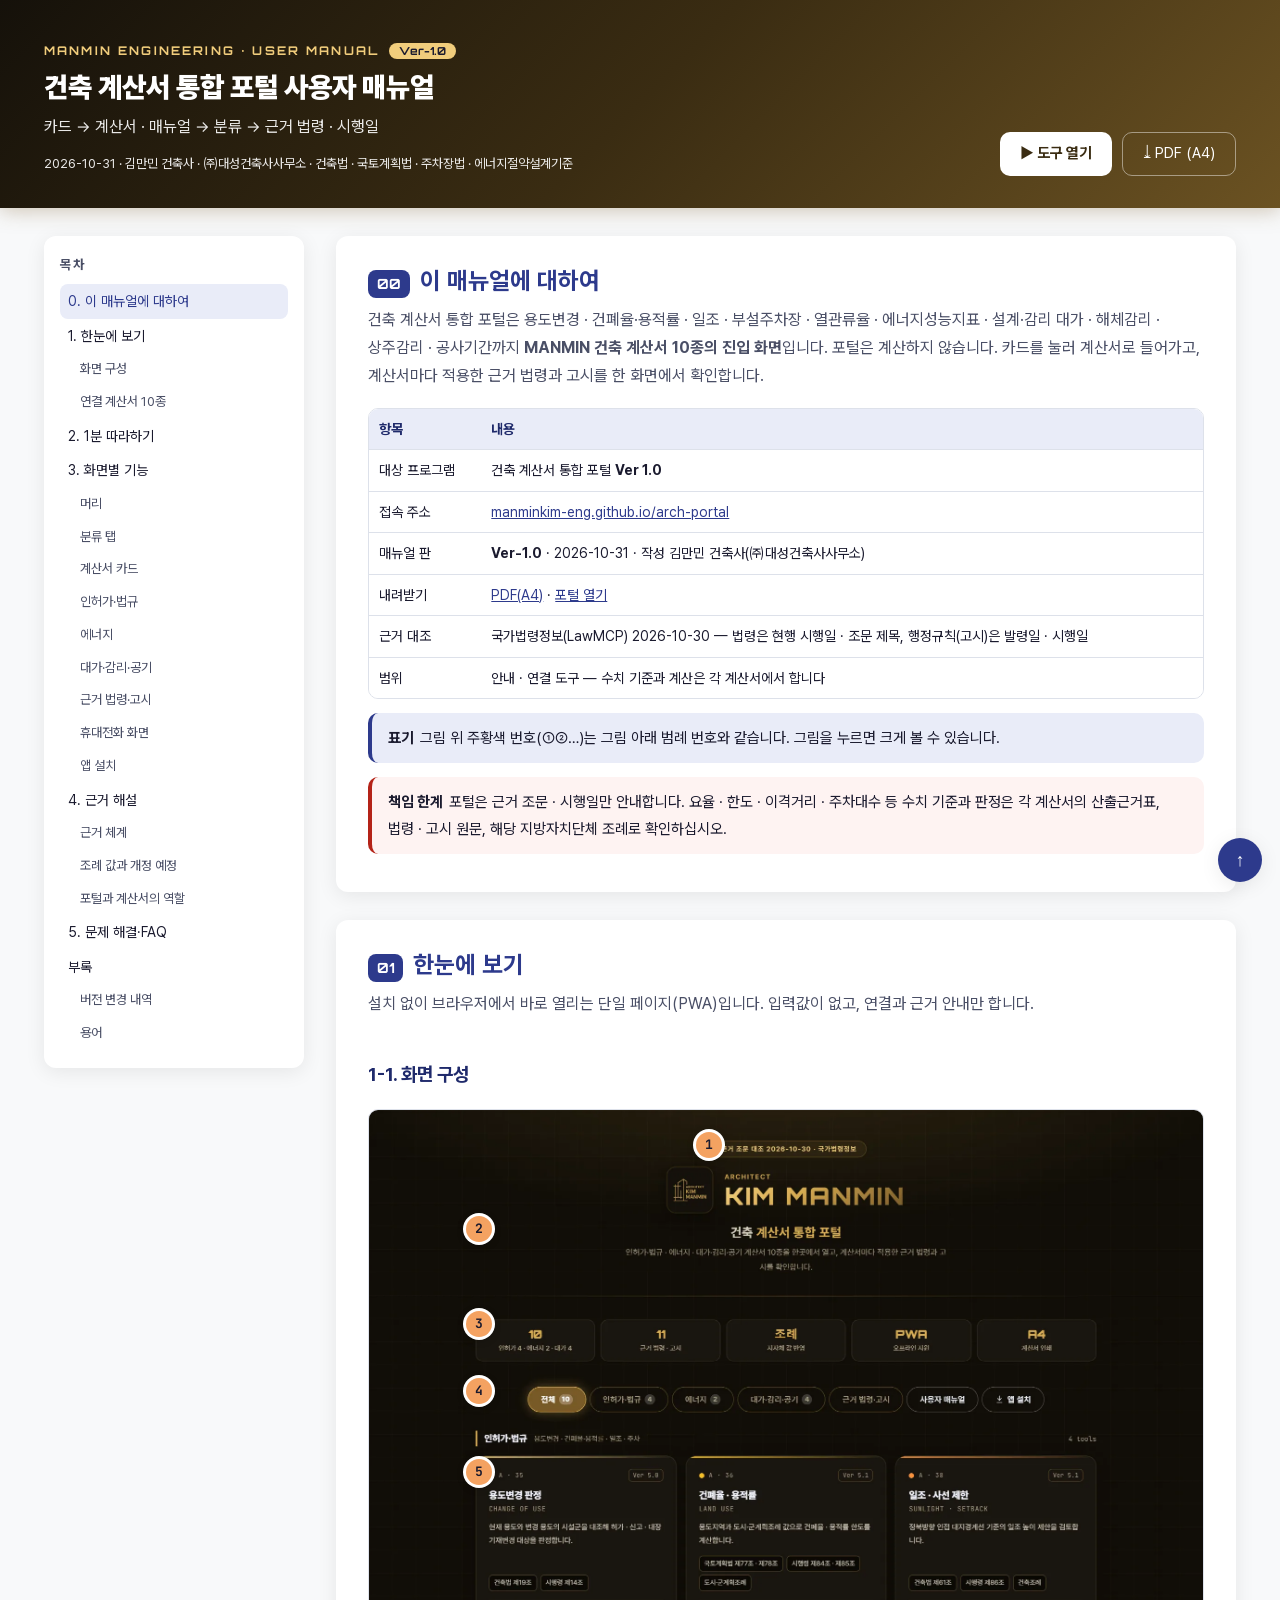
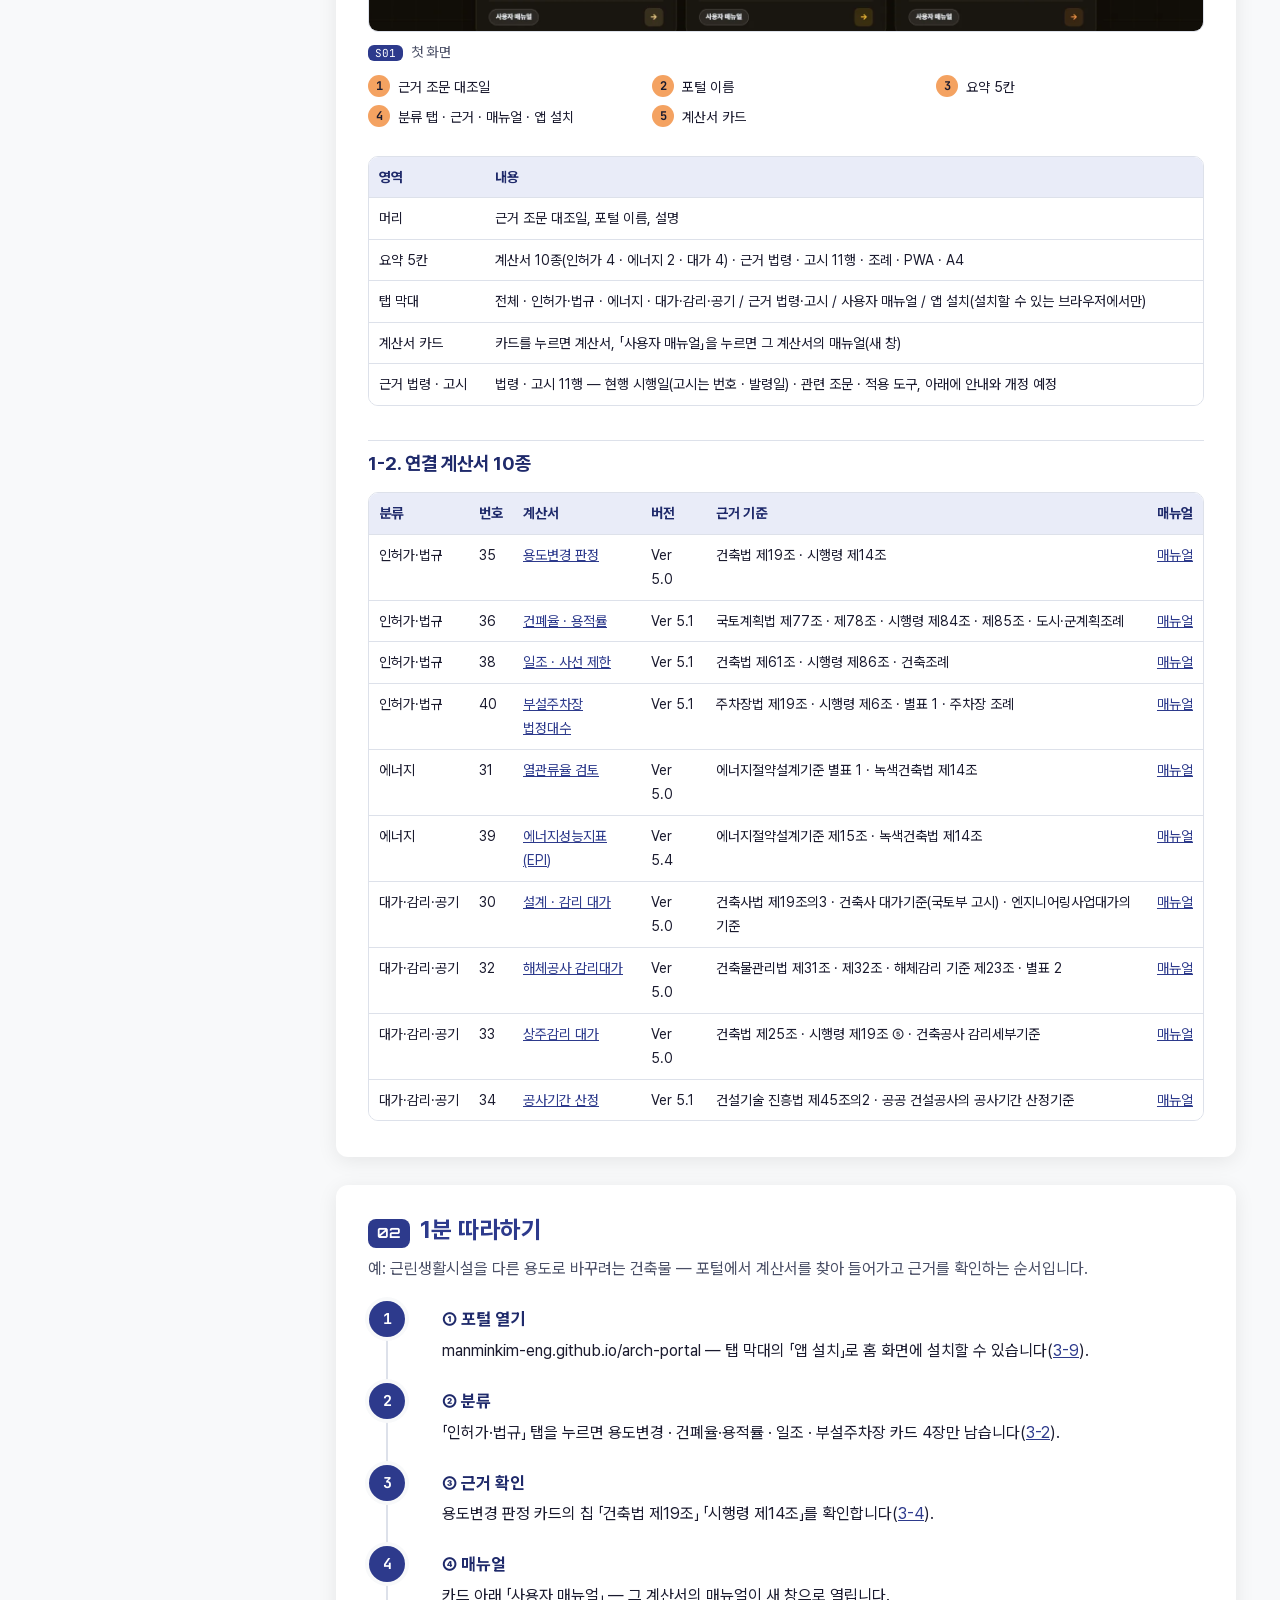
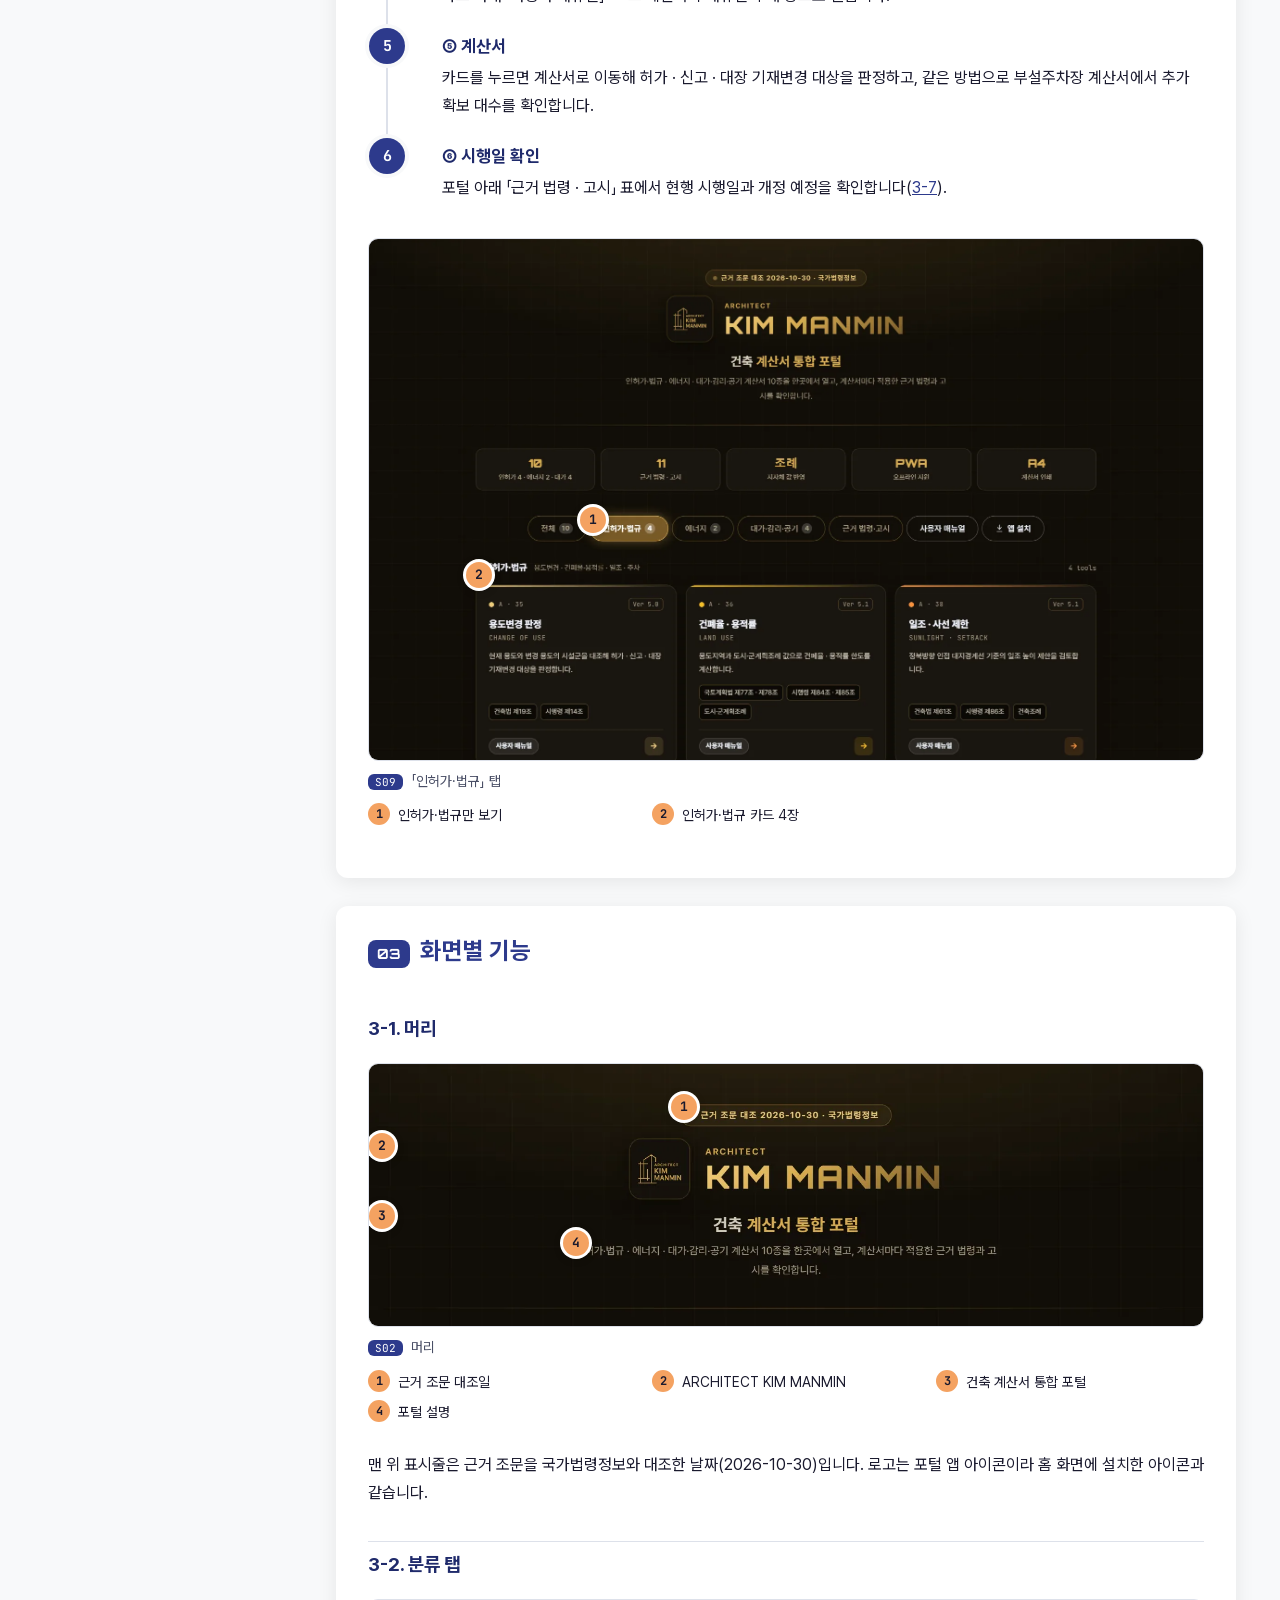
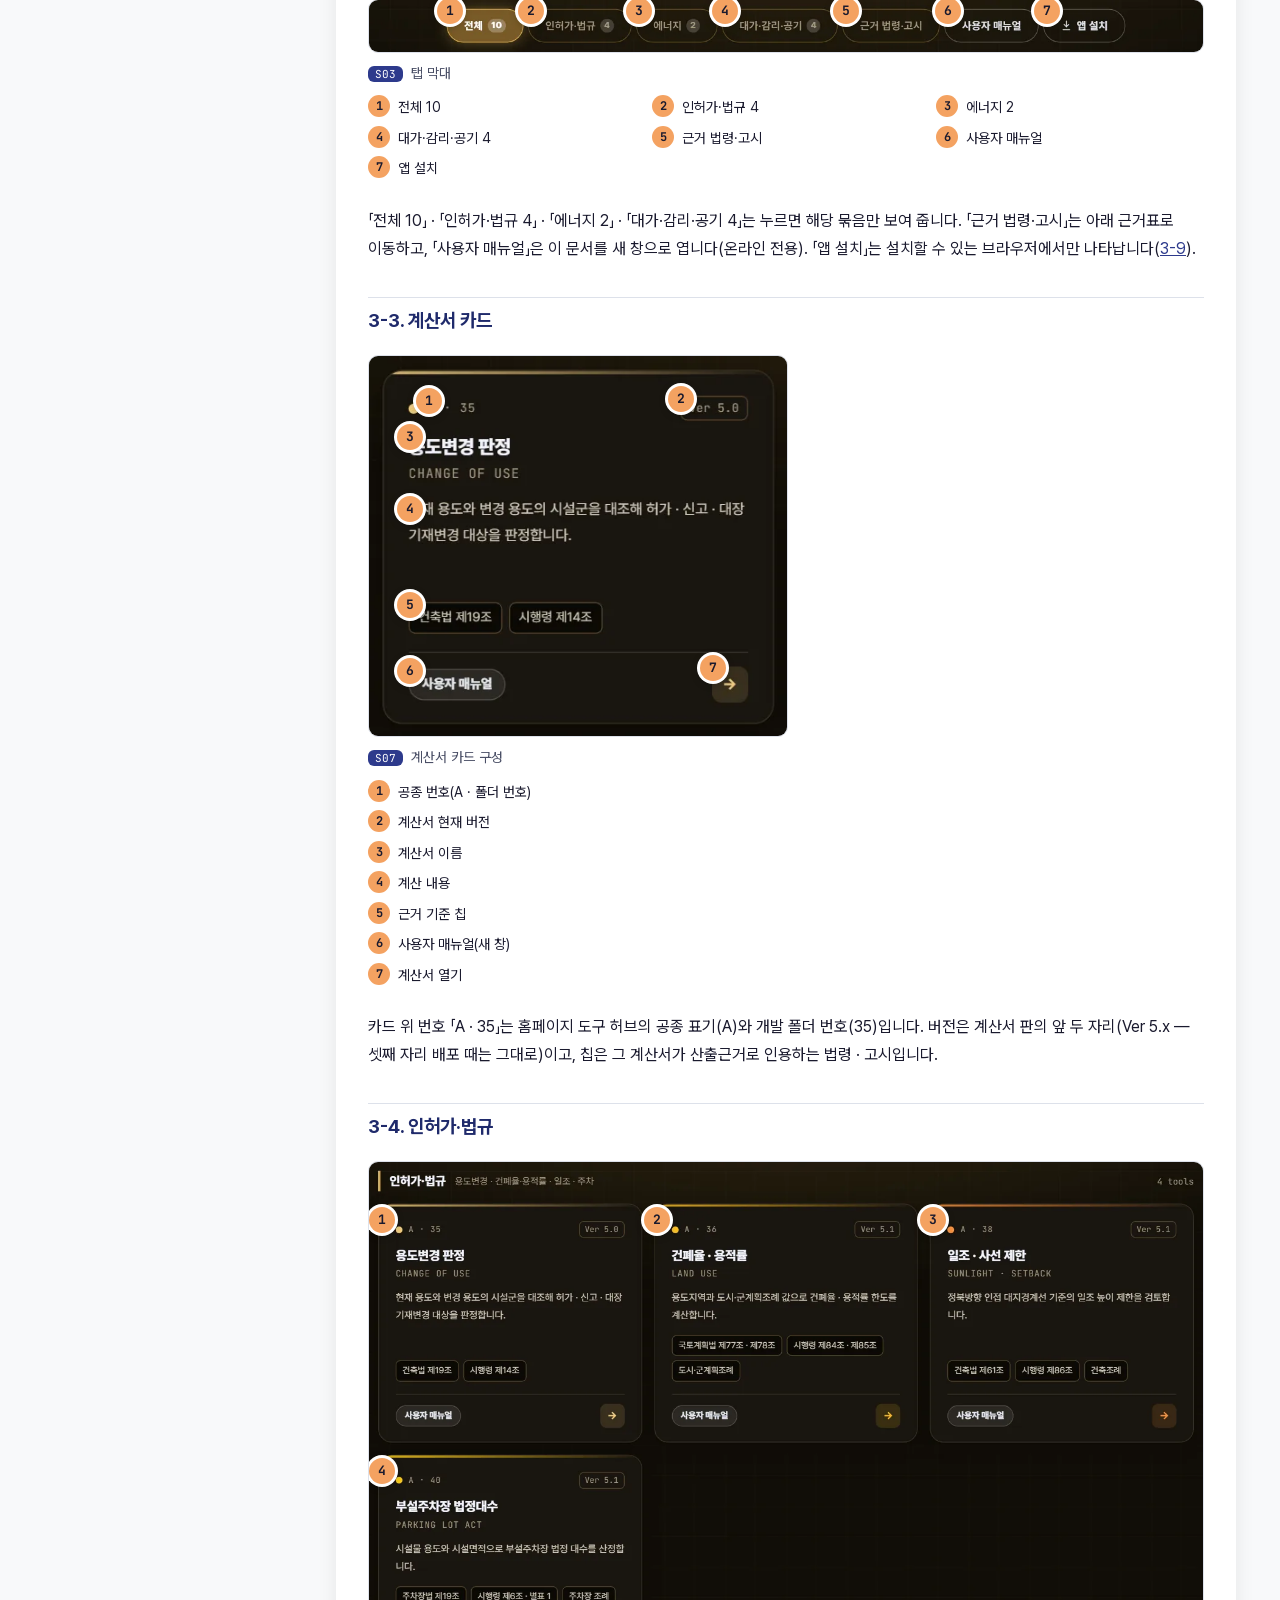
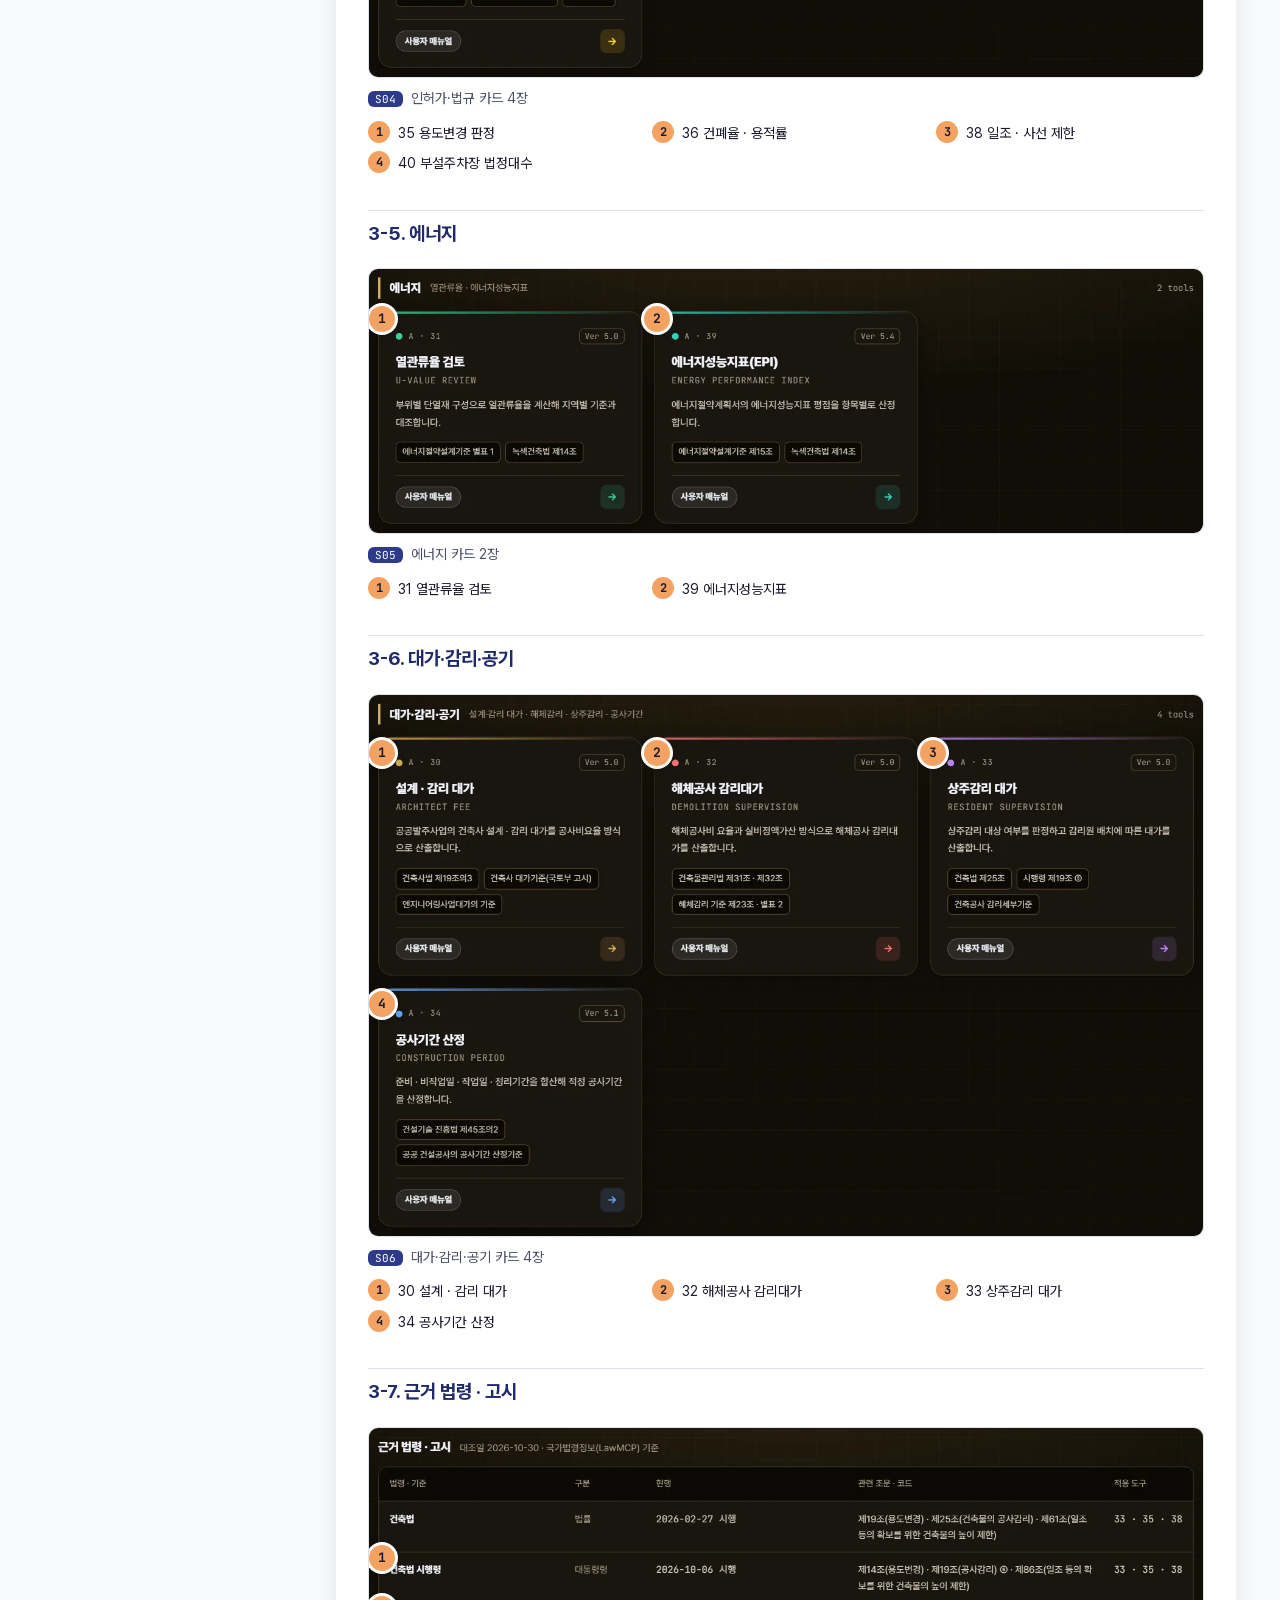
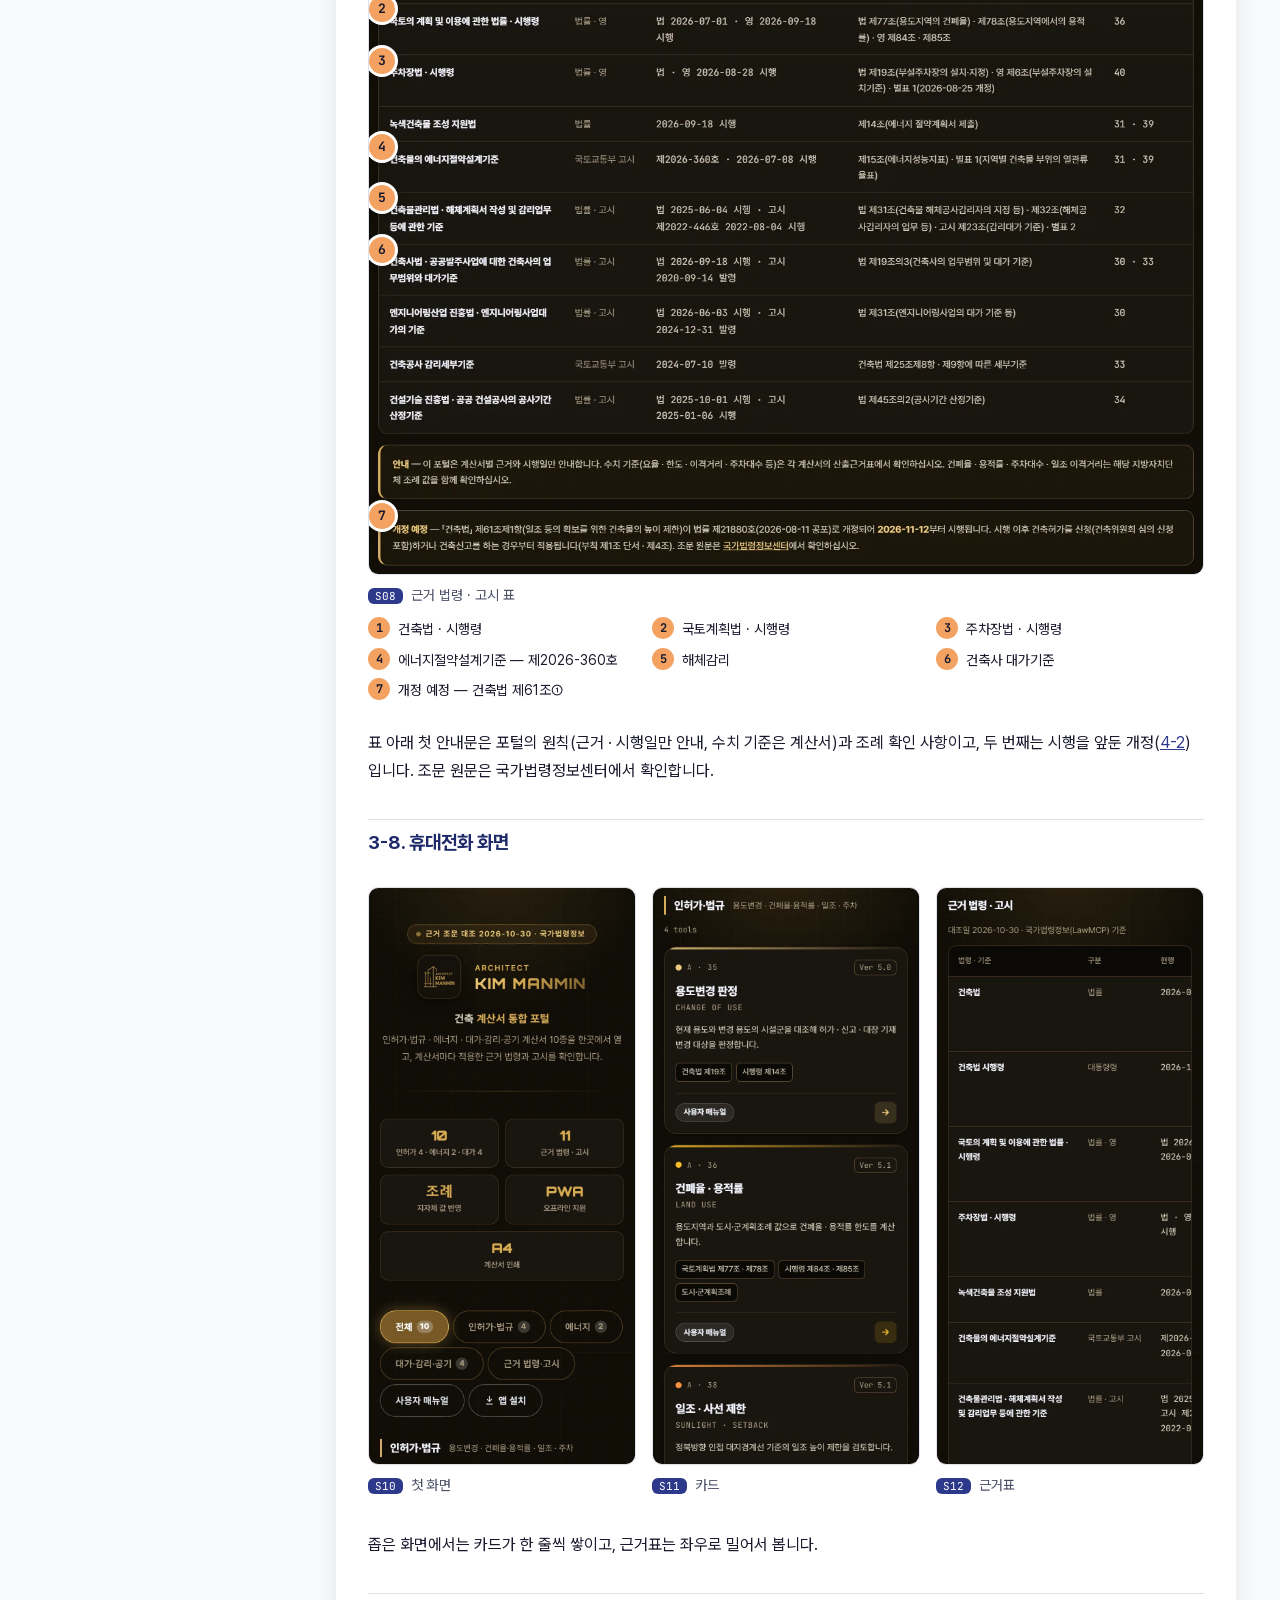
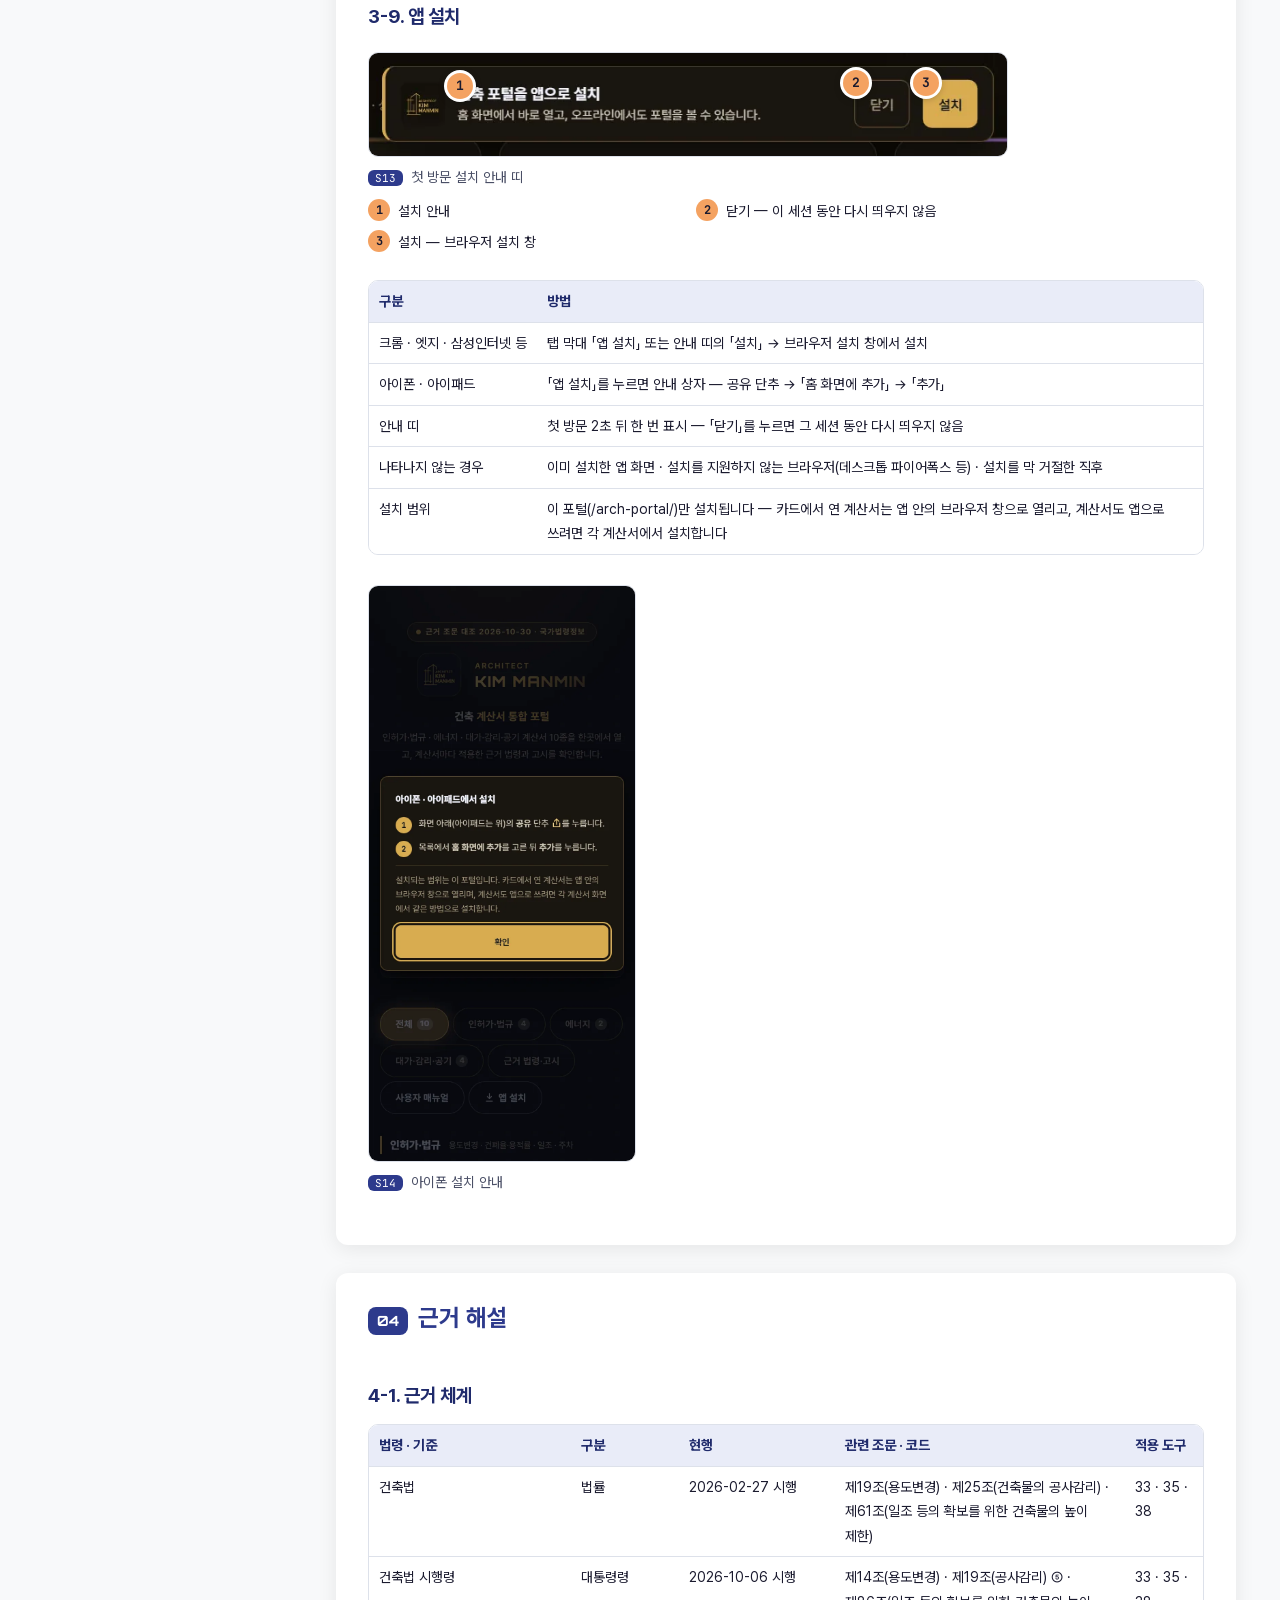
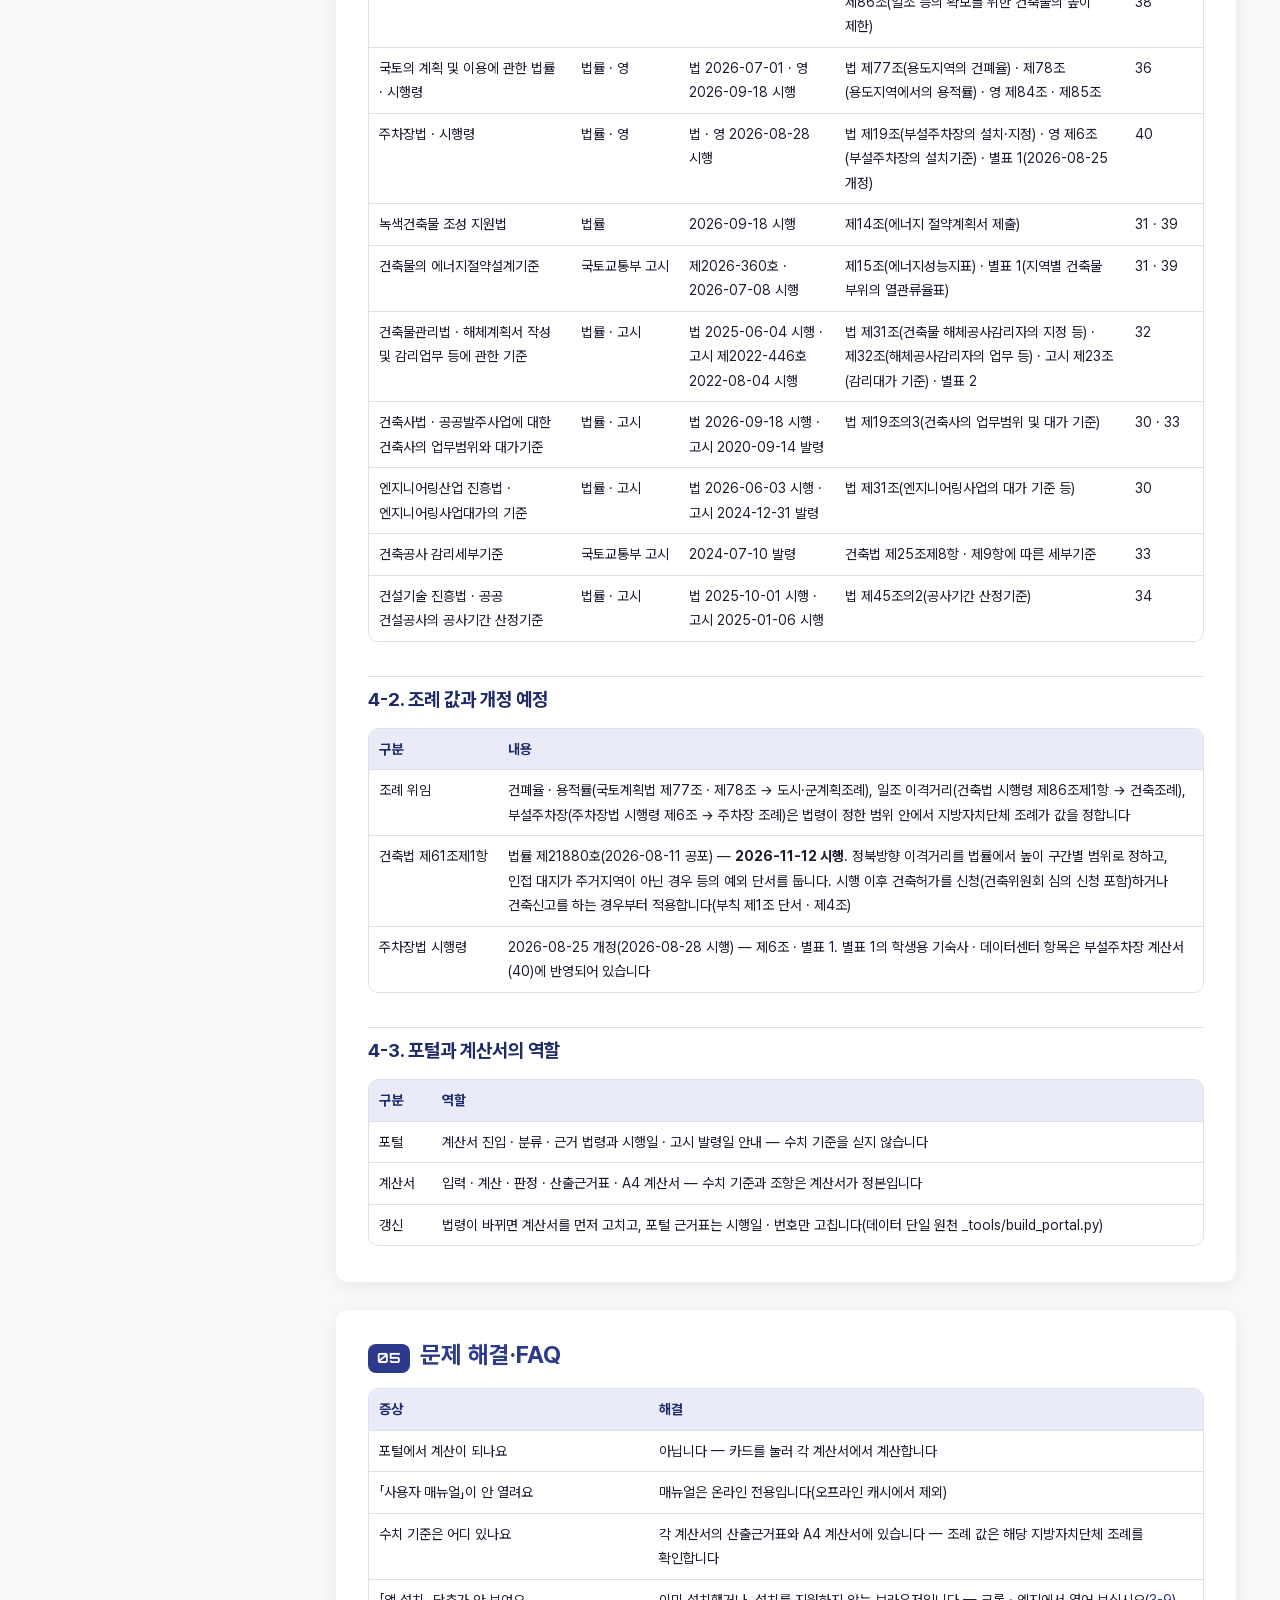
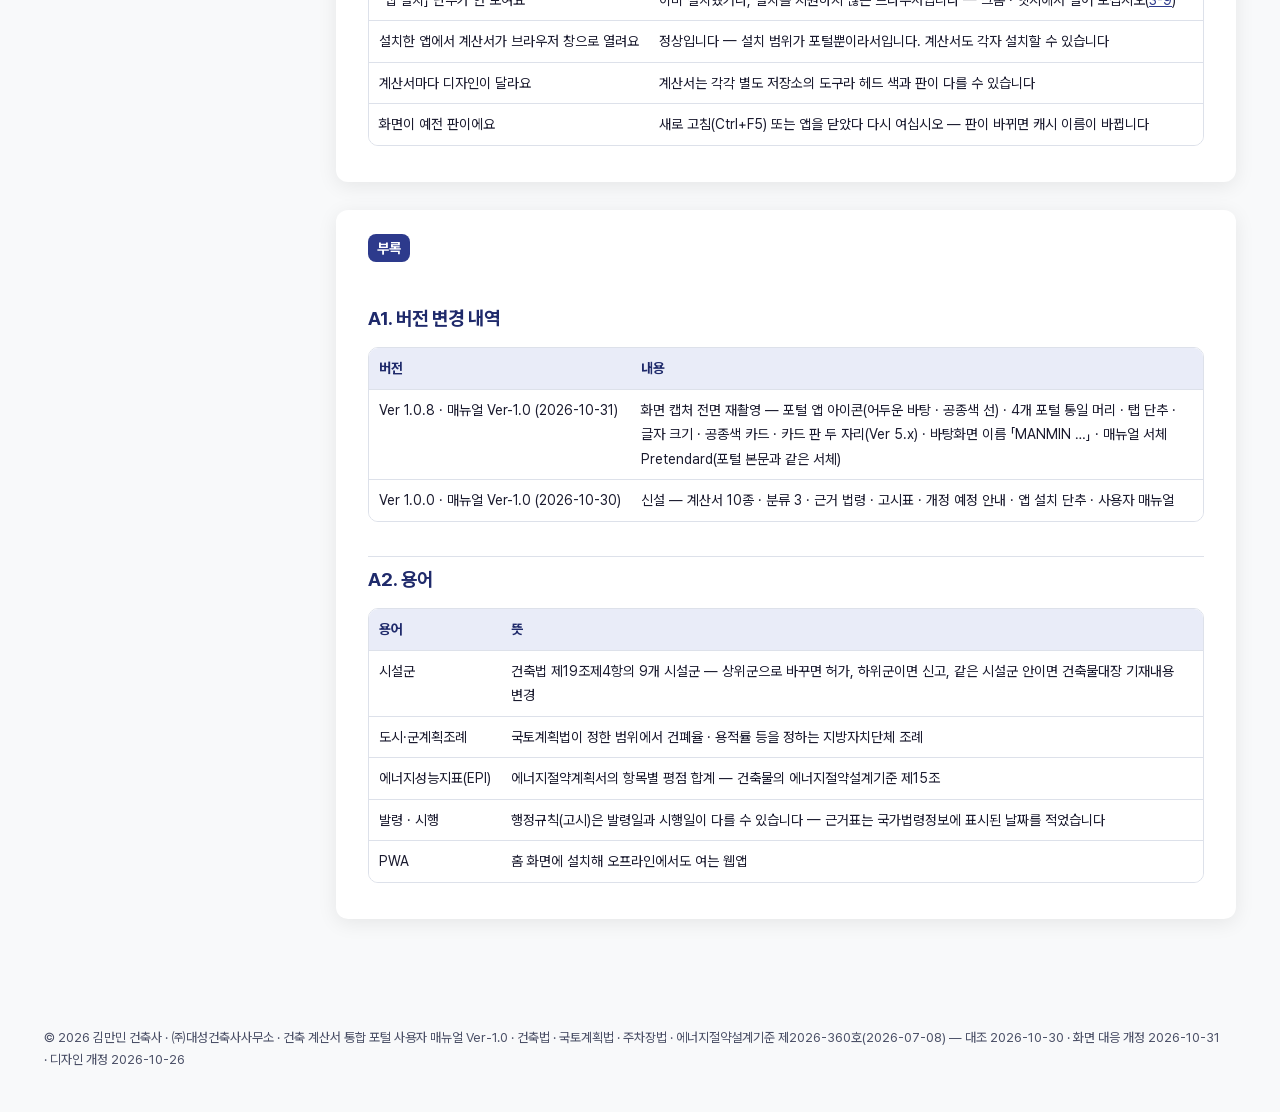
==== commit 95382892: "v1.0.8 — 사용자 매뉴얼 캡처 재촬영 · 서체 Pretendard - 매뉴얼 화면 전면 재촬영: 포털 앱 아이콘(A안) · 4개 포털 통일 머리 · 탭 단추 · 글자 크기 ·" ====
--- a/manual/index.html
+++ b/manual/index.html
@@ -202,7 +202,7 @@
 <div class="mh-eb"><span class="eyebrow">MANMIN ENGINEERING · USER MANUAL</span><span class="mh-ver">Ver-1.0</span></div>
 <h1>건축 계산서 통합 포털 사용자 매뉴얼</h1>
 <p class="sub">카드 → 계산서 · 매뉴얼 → 분류 → 근거 법령 · 시행일</p>
-<p class="mh-meta">2026-10-30 · 김만민 건축사 · ㈜대성건축사사무소 · 건축법 · 국토계획법 · 주차장법 · 에너지절약설계기준</p>
+<p class="mh-meta">2026-10-31 · 김만민 건축사 · ㈜대성건축사사무소 · 건축법 · 국토계획법 · 주차장법 · 에너지절약설계기준</p>
 </div>
 <div class="mh-act"><a class="mh-btn pri" href="../index.html" aria-label="통합 포털 열기">▶ 도구 열기</a><a class="mh-btn sec" href="건축통합포털_사용자매뉴얼_Ver-1.0.pdf" download>⤓ PDF (A4)</a></div>
 </div></header>
@@ -224,17 +224,17 @@
 }
 </style><section class="ch" id="ch0"><h2><span class="n">00</span>이 매뉴얼에 대하여</h2>
 <p class="lead">건축 계산서 통합 포털은 용도변경 · 건폐율·용적률 · 일조 · 부설주차장 · 열관류율 · 에너지성능지표 · 설계·감리 대가 · 해체감리 · 상주감리 · 공사기간까지 <b>MANMIN 건축 계산서 10종의 진입 화면</b>입니다. 포털은 계산하지 않습니다. 카드를 눌러 계산서로 들어가고, 계산서마다 적용한 근거 법령과 고시를 한 화면에서 확인합니다.</p>
-<div class="k1"><div class="tbl"><table><thead><tr><th class="">항목</th><th class="">내용</th></tr></thead><tbody><tr><td class="">대상 프로그램</td><td class="">건축 계산서 통합 포털 <b>Ver 1.0.0</b></td></tr><tr><td class="">접속 주소</td><td class=""><a href="https://manminkim-eng.github.io/arch-portal/" target="_blank" rel="noopener">manminkim-eng.github.io/arch-portal</a></td></tr><tr><td class="">매뉴얼 판</td><td class=""><b>Ver-1.0</b> · 2026-10-30 · 작성 김만민 건축사(㈜대성건축사사무소)</td></tr><tr><td class="">내려받기</td><td class=""><a href="건축통합포털_사용자매뉴얼_Ver-1.0.pdf" download>PDF(A4)</a> · <a href="../index.html">포털 열기</a></td></tr><tr><td class="">근거 대조</td><td class="">국가법령정보(LawMCP) 2026-10-30 — 법령은 현행 시행일 · 조문 제목, 행정규칙(고시)은 발령일 · 시행일</td></tr><tr><td class="">범위</td><td class="">안내 · 연결 도구 — 수치 기준과 계산은 각 계산서에서 합니다</td></tr></tbody></table></div></div>
+<div class="k1"><div class="tbl"><table><thead><tr><th class="">항목</th><th class="">내용</th></tr></thead><tbody><tr><td class="">대상 프로그램</td><td class="">건축 계산서 통합 포털 <b>Ver 1.0</b></td></tr><tr><td class="">접속 주소</td><td class=""><a href="https://manminkim-eng.github.io/arch-portal/" target="_blank" rel="noopener">manminkim-eng.github.io/arch-portal</a></td></tr><tr><td class="">매뉴얼 판</td><td class=""><b>Ver-1.0</b> · 2026-10-31 · 작성 김만민 건축사(㈜대성건축사사무소)</td></tr><tr><td class="">내려받기</td><td class=""><a href="건축통합포털_사용자매뉴얼_Ver-1.0.pdf" download>PDF(A4)</a> · <a href="../index.html">포털 열기</a></td></tr><tr><td class="">근거 대조</td><td class="">국가법령정보(LawMCP) 2026-10-30 — 법령은 현행 시행일 · 조문 제목, 행정규칙(고시)은 발령일 · 시행일</td></tr><tr><td class="">범위</td><td class="">안내 · 연결 도구 — 수치 기준과 계산은 각 계산서에서 합니다</td></tr></tbody></table></div></div>
 <div class="note"><b>표기</b>그림 위 주황색 번호(①②…)는 그림 아래 범례 번호와 같습니다. 그림을 누르면 크게 볼 수 있습니다.</div>
 <div class="warn"><b>책임 한계</b>포털은 근거 조문 · 시행일만 안내합니다. 요율 · 한도 · 이격거리 · 주차대수 등 수치 기준과 판정은 각 계산서의 산출근거표, 법령 · 고시 원문, 해당 지방자치단체 조례로 확인하십시오.</div>
 </section>
 <section class="ch" id="ch1"><h2><span class="n">01</span>한눈에 보기</h2>
 <p class="lead">설치 없이 브라우저에서 바로 열리는 단일 페이지(PWA)입니다. 입력값이 없고, 연결과 근거 안내만 합니다.</p>
 <h3 id="s1-1">1-1. 화면 구성</h3>
-<figure class="shot" id="fig-s01_overview"><div class="frame"><img src="images/s01_overview.webp" width="1440" height="900" loading="lazy" alt="첫 화면"><span class="pin" style="left:40.85%;top:6.58%">1</span><span class="pin" style="left:13.18%;top:22.55%">2</span><span class="pin" style="left:13.18%;top:42.59%">3</span><span class="pin" style="left:13.18%;top:55.75%">4</span><span class="pin" style="left:13.18%;top:71.22%">5</span></div><figcaption><span class="fno">S01</span>첫 화면</figcaption><ol class="legend"><li><b>1</b><span>근거 조문 대조일</span></li><li><b>2</b><span>포털 이름</span></li><li><b>3</b><span>요약 5칸</span></li><li><b>4</b><span>분류 탭 · 근거 · 매뉴얼 · 앱 설치</span></li><li><b>5</b><span>계산서 카드</span></li></ol></figure>
+<figure class="shot" id="fig-s01_overview"><div class="frame"><img src="images/s01_overview.webp" width="1440" height="900" loading="lazy" alt="첫 화면"><span class="pin" style="left:40.74%;top:6.74%">1</span><span class="pin" style="left:13.18%;top:22.75%">2</span><span class="pin" style="left:13.18%;top:41.00%">3</span><span class="pin" style="left:13.18%;top:53.90%">4</span><span class="pin" style="left:13.18%;top:69.35%">5</span></div><figcaption><span class="fno">S01</span>첫 화면</figcaption><ol class="legend"><li><b>1</b><span>근거 조문 대조일</span></li><li><b>2</b><span>포털 이름</span></li><li><b>3</b><span>요약 5칸</span></li><li><b>4</b><span>분류 탭 · 근거 · 매뉴얼 · 앱 설치</span></li><li><b>5</b><span>계산서 카드</span></li></ol></figure>
 <div class="k1"><div class="tbl"><table><thead><tr><th class="">영역</th><th class="">내용</th></tr></thead><tbody><tr><td class="">머리</td><td class="">근거 조문 대조일, 포털 이름, 설명</td></tr><tr><td class="">요약 5칸</td><td class="">계산서 10종(인허가 4 · 에너지 2 · 대가 4) · 근거 법령 · 고시 11행 · 조례 · PWA · A4</td></tr><tr><td class="">탭 막대</td><td class="">전체 · 인허가·법규 · 에너지 · 대가·감리·공기 / 근거 법령·고시 / 사용자 매뉴얼 / 앱 설치(설치할 수 있는 브라우저에서만)</td></tr><tr><td class="">계산서 카드</td><td class="">카드를 누르면 계산서, 「사용자 매뉴얼」을 누르면 그 계산서의 매뉴얼(새 창)</td></tr><tr><td class="">근거 법령 · 고시</td><td class="">법령 · 고시 11행 — 현행 시행일(고시는 번호 · 발령일) · 관련 조문 · 적용 도구, 아래에 안내와 개정 예정</td></tr></tbody></table></div></div>
 <h3 id="s1-2">1-2. 연결 계산서 10종</h3>
-<div class="brk"><div class="k1"><div class="tbl"><table><thead><tr><th class="">분류</th><th class="">번호</th><th class="">계산서</th><th class="">버전</th><th class="">근거 기준</th><th class="">매뉴얼</th></tr></thead><tbody><tr><td class="">인허가·법규</td><td class="">35</td><td class=""><a href="https://manminkim-eng.github.io/Change-of-Use/" target="_blank" rel="noopener">용도변경 판정</a></td><td class="">Ver 5.0.6</td><td class="">건축법 제19조 · 시행령 제14조</td><td class=""><a href="https://manminkim-eng.github.io/Change-of-Use/manual/" target="_blank" rel="noopener">매뉴얼</a></td></tr><tr><td class="">인허가·법규</td><td class="">36</td><td class=""><a href="https://manminkim-eng.github.io/Land-Use/" target="_blank" rel="noopener">건폐율 · 용적률</a></td><td class="">Ver 5.1.0</td><td class="">국토계획법 제77조 · 제78조 · 시행령 제84조 · 제85조 · 도시·군계획조례</td><td class=""><a href="https://manminkim-eng.github.io/Land-Use/manual/" target="_blank" rel="noopener">매뉴얼</a></td></tr><tr><td class="">인허가·법규</td><td class="">38</td><td class=""><a href="https://manminkim-eng.github.io/Architectural-line/" target="_blank" rel="noopener">일조 · 사선 제한</a></td><td class="">Ver 5.1.0</td><td class="">건축법 제61조 · 시행령 제86조 · 건축조례</td><td class=""><a href="https://manminkim-eng.github.io/Architectural-line/manual/" target="_blank" rel="noopener">매뉴얼</a></td></tr><tr><td class="">인허가·법규</td><td class="">40</td><td class=""><a href="https://manminkim-eng.github.io/Parking-Lot-Act/" target="_blank" rel="noopener">부설주차장 법정대수</a></td><td class="">Ver 5.1.1</td><td class="">주차장법 제19조 · 시행령 제6조 · 별표 1 · 주차장 조례</td><td class=""><a href="https://manminkim-eng.github.io/Parking-Lot-Act/manual/" target="_blank" rel="noopener">매뉴얼</a></td></tr><tr><td class="">에너지</td><td class="">31</td><td class=""><a href="https://manminkim-eng.github.io/u-value-app-/" target="_blank" rel="noopener">열관류율 검토</a></td><td class="">Ver 5.0.9</td><td class="">에너지절약설계기준 별표 1 · 녹색건축법 제14조</td><td class=""><a href="https://manminkim-eng.github.io/u-value-app-/manual/" target="_blank" rel="noopener">매뉴얼</a></td></tr><tr><td class="">에너지</td><td class="">39</td><td class=""><a href="https://manminkim-eng.github.io/Energy-Performance-Index/" target="_blank" rel="noopener">에너지성능지표(EPI)</a></td><td class="">Ver 5.4.4</td><td class="">에너지절약설계기준 제15조 · 녹색건축법 제14조</td><td class=""><a href="https://manminkim-eng.github.io/Energy-Performance-Index/manual/" target="_blank" rel="noopener">매뉴얼</a></td></tr><tr><td class="">대가·감리·공기</td><td class="">30</td><td class=""><a href="https://manminkim-eng.github.io/1architect-fee-app/" target="_blank" rel="noopener">설계 · 감리 대가</a></td><td class="">Ver 5.0.4</td><td class="">건축사법 제19조의3 · 건축사 대가기준(국토부 고시) · 엔지니어링사업대가의 기준</td><td class=""><a href="https://manminkim-eng.github.io/1architect-fee-app/manual/" target="_blank" rel="noopener">매뉴얼</a></td></tr><tr><td class="">대가·감리·공기</td><td class="">32</td><td class=""><a href="https://manminkim-eng.github.io/demolition-calc/" target="_blank" rel="noopener">해체공사 감리대가</a></td><td class="">Ver 5.0.6</td><td class="">건축물관리법 제31조 · 제32조 · 해체감리 기준 제23조 · 별표 2</td><td class=""><a href="https://manminkim-eng.github.io/demolition-calc/manual/" target="_blank" rel="noopener">매뉴얼</a></td></tr><tr><td class="">대가·감리·공기</td><td class="">33</td><td class=""><a href="https://manminkim-eng.github.io/arch-supervision/" target="_blank" rel="noopener">상주감리 대가</a></td><td class="">Ver 5.0.6</td><td class="">건축법 제25조 · 시행령 제19조 ⑤ · 건축공사 감리세부기준</td><td class=""><a href="https://manminkim-eng.github.io/arch-supervision/manual/" target="_blank" rel="noopener">매뉴얼</a></td></tr><tr><td class="">대가·감리·공기</td><td class="">34</td><td class=""><a href="https://manminkim-eng.github.io/construction-air/" target="_blank" rel="noopener">공사기간 산정</a></td><td class="">Ver 5.1.1</td><td class="">건설기술 진흥법 제45조의2 · 공공 건설공사의 공사기간 산정기준</td><td class=""><a href="https://manminkim-eng.github.io/construction-air/manual/" target="_blank" rel="noopener">매뉴얼</a></td></tr></tbody></table></div></div></div>
+<div class="brk"><div class="k1"><div class="tbl"><table><thead><tr><th class="">분류</th><th class="">번호</th><th class="">계산서</th><th class="">버전</th><th class="">근거 기준</th><th class="">매뉴얼</th></tr></thead><tbody><tr><td class="">인허가·법규</td><td class="">35</td><td class=""><a href="https://manminkim-eng.github.io/Change-of-Use/" target="_blank" rel="noopener">용도변경 판정</a></td><td class="">Ver 5.0</td><td class="">건축법 제19조 · 시행령 제14조</td><td class=""><a href="https://manminkim-eng.github.io/Change-of-Use/manual/" target="_blank" rel="noopener">매뉴얼</a></td></tr><tr><td class="">인허가·법규</td><td class="">36</td><td class=""><a href="https://manminkim-eng.github.io/Land-Use/" target="_blank" rel="noopener">건폐율 · 용적률</a></td><td class="">Ver 5.1</td><td class="">국토계획법 제77조 · 제78조 · 시행령 제84조 · 제85조 · 도시·군계획조례</td><td class=""><a href="https://manminkim-eng.github.io/Land-Use/manual/" target="_blank" rel="noopener">매뉴얼</a></td></tr><tr><td class="">인허가·법규</td><td class="">38</td><td class=""><a href="https://manminkim-eng.github.io/Architectural-line/" target="_blank" rel="noopener">일조 · 사선 제한</a></td><td class="">Ver 5.1</td><td class="">건축법 제61조 · 시행령 제86조 · 건축조례</td><td class=""><a href="https://manminkim-eng.github.io/Architectural-line/manual/" target="_blank" rel="noopener">매뉴얼</a></td></tr><tr><td class="">인허가·법규</td><td class="">40</td><td class=""><a href="https://manminkim-eng.github.io/Parking-Lot-Act/" target="_blank" rel="noopener">부설주차장 법정대수</a></td><td class="">Ver 5.1</td><td class="">주차장법 제19조 · 시행령 제6조 · 별표 1 · 주차장 조례</td><td class=""><a href="https://manminkim-eng.github.io/Parking-Lot-Act/manual/" target="_blank" rel="noopener">매뉴얼</a></td></tr><tr><td class="">에너지</td><td class="">31</td><td class=""><a href="https://manminkim-eng.github.io/u-value-app-/" target="_blank" rel="noopener">열관류율 검토</a></td><td class="">Ver 5.0</td><td class="">에너지절약설계기준 별표 1 · 녹색건축법 제14조</td><td class=""><a href="https://manminkim-eng.github.io/u-value-app-/manual/" target="_blank" rel="noopener">매뉴얼</a></td></tr><tr><td class="">에너지</td><td class="">39</td><td class=""><a href="https://manminkim-eng.github.io/Energy-Performance-Index/" target="_blank" rel="noopener">에너지성능지표(EPI)</a></td><td class="">Ver 5.4</td><td class="">에너지절약설계기준 제15조 · 녹색건축법 제14조</td><td class=""><a href="https://manminkim-eng.github.io/Energy-Performance-Index/manual/" target="_blank" rel="noopener">매뉴얼</a></td></tr><tr><td class="">대가·감리·공기</td><td class="">30</td><td class=""><a href="https://manminkim-eng.github.io/1architect-fee-app/" target="_blank" rel="noopener">설계 · 감리 대가</a></td><td class="">Ver 5.0</td><td class="">건축사법 제19조의3 · 건축사 대가기준(국토부 고시) · 엔지니어링사업대가의 기준</td><td class=""><a href="https://manminkim-eng.github.io/1architect-fee-app/manual/" target="_blank" rel="noopener">매뉴얼</a></td></tr><tr><td class="">대가·감리·공기</td><td class="">32</td><td class=""><a href="https://manminkim-eng.github.io/demolition-calc/" target="_blank" rel="noopener">해체공사 감리대가</a></td><td class="">Ver 5.0</td><td class="">건축물관리법 제31조 · 제32조 · 해체감리 기준 제23조 · 별표 2</td><td class=""><a href="https://manminkim-eng.github.io/demolition-calc/manual/" target="_blank" rel="noopener">매뉴얼</a></td></tr><tr><td class="">대가·감리·공기</td><td class="">33</td><td class=""><a href="https://manminkim-eng.github.io/arch-supervision/" target="_blank" rel="noopener">상주감리 대가</a></td><td class="">Ver 5.0</td><td class="">건축법 제25조 · 시행령 제19조 ⑤ · 건축공사 감리세부기준</td><td class=""><a href="https://manminkim-eng.github.io/arch-supervision/manual/" target="_blank" rel="noopener">매뉴얼</a></td></tr><tr><td class="">대가·감리·공기</td><td class="">34</td><td class=""><a href="https://manminkim-eng.github.io/construction-air/" target="_blank" rel="noopener">공사기간 산정</a></td><td class="">Ver 5.1</td><td class="">건설기술 진흥법 제45조의2 · 공공 건설공사의 공사기간 산정기준</td><td class=""><a href="https://manminkim-eng.github.io/construction-air/manual/" target="_blank" rel="noopener">매뉴얼</a></td></tr></tbody></table></div></div></div>
 </section>
 <section class="ch" id="ch2"><h2><span class="n">02</span>1분 따라하기</h2>
 <p class="lead">예: 근린생활시설을 다른 용도로 바꾸려는 건축물 — 포털에서 계산서를 찾아 들어가고 근거를 확인하는 순서입니다.</p>
@@ -246,32 +246,32 @@
 <li><b class="t">⑤ 계산서</b>카드를 누르면 계산서로 이동해 허가 · 신고 · 대장 기재변경 대상을 판정하고, 같은 방법으로 부설주차장 계산서에서 추가 확보 대수를 확인합니다.</li>
 <li><b class="t">⑥ 시행일 확인</b>포털 아래 「근거 법령 · 고시」 표에서 현행 시행일과 개정 예정을 확인합니다(<a href="#s3-7">3-7</a>).</li>
 </ol>
-<figure class="shot" id="fig-s09_permit_tab"><div class="frame"><img src="images/s09_permit_tab.webp" width="1440" height="900" loading="lazy" alt="「인허가·법규」 탭"><span class="pin" style="left:26.77%;top:55.75%">1</span><span class="pin" style="left:13.18%;top:66.18%">2</span></div><figcaption><span class="fno">S09</span>「인허가·법규」 탭</figcaption><ol class="legend"><li><b>1</b><span>인허가·법규만 보기</span></li><li><b>2</b><span>인허가·법규 카드 4장</span></li></ol></figure>
+<figure class="shot" id="fig-s09_permit_tab"><div class="frame"><img src="images/s09_permit_tab.webp" width="1440" height="900" loading="lazy" alt="「인허가·법규」 탭"><span class="pin" style="left:26.84%;top:53.90%">1</span><span class="pin" style="left:13.18%;top:64.55%">2</span></div><figcaption><span class="fno">S09</span>「인허가·법규」 탭</figcaption><ol class="legend"><li><b>1</b><span>인허가·법규만 보기</span></li><li><b>2</b><span>인허가·법규 카드 4장</span></li></ol></figure>
 </section>
 <section class="ch" id="ch3"><h2><span class="n">03</span>화면별 기능</h2>
 <h3 id="s3-1">3-1. 머리</h3>
-<figure class="shot" id="fig-s02_header"><div class="frame"><img src="images/s02_header.webp" width="1096" height="370" loading="lazy" alt="머리"><span class="pin" style="left:37.86%;top:14.85%">1</span><span class="pin" style="left:1.50%;top:32.65%">2</span><span class="pin" style="left:1.50%;top:53.69%">3</span><span class="pin" style="left:21.20%;top:69.90%">4</span></div><figcaption><span class="fno">S02</span>머리</figcaption><ol class="legend"><li><b>1</b><span>근거 조문 대조일</span></li><li><b>2</b><span>ARCHITECT KIM MANMIN</span></li><li><b>3</b><span>건축 계산서 통합 포털</span></li><li><b>4</b><span>포털 설명</span></li></ol></figure>
-<p>맨 위 표시줄은 근거 조문을 국가법령정보와 대조한 날짜(2026-10-30)입니다.</p>
+<figure class="shot" id="fig-s02_header"><div class="frame"><img src="images/s02_header.webp" width="1096" height="346" loading="lazy" alt="머리"><span class="pin" style="left:37.71%;top:16.26%">1</span><span class="pin" style="left:1.50%;top:31.21%">2</span><span class="pin" style="left:1.50%;top:57.92%">3</span><span class="pin" style="left:24.85%;top:68.19%">4</span></div><figcaption><span class="fno">S02</span>머리</figcaption><ol class="legend"><li><b>1</b><span>근거 조문 대조일</span></li><li><b>2</b><span>ARCHITECT KIM MANMIN</span></li><li><b>3</b><span>건축 계산서 통합 포털</span></li><li><b>4</b><span>포털 설명</span></li></ol></figure>
+<p>맨 위 표시줄은 근거 조문을 국가법령정보와 대조한 날짜(2026-10-30)입니다. 로고는 포털 앱 아이콘이라 홈 화면에 설치한 아이콘과 같습니다.</p>
 <h3 id="s3-2">3-2. 분류 탭</h3>
-<figure class="shot" id="fig-s03_tabs"><div class="frame"><img src="images/s03_tabs.webp" width="1096" height="68" loading="lazy" alt="탭 막대"><span class="pin" style="left:10.60%;top:20.65%">1</span><span class="pin" style="left:19.37%;top:20.65%">2</span><span class="pin" style="left:31.92%;top:20.65%">3</span><span class="pin" style="left:41.24%;top:20.65%">4</span><span class="pin" style="left:55.81%;top:20.65%">5</span><span class="pin" style="left:68.56%;top:20.65%">6</span><span class="pin" style="left:80.55%;top:20.65%">7</span></div><figcaption><span class="fno">S03</span>탭 막대</figcaption><ol class="legend"><li><b>1</b><span>전체 10</span></li><li><b>2</b><span>인허가·법규 4</span></li><li><b>3</b><span>에너지 2</span></li><li><b>4</b><span>대가·감리·공기 4</span></li><li><b>5</b><span>근거 법령·고시</span></li><li><b>6</b><span>사용자 매뉴얼</span></li><li><b>7</b><span>앱 설치</span></li></ol></figure>
+<figure class="shot" id="fig-s03_tabs"><div class="frame"><img src="images/s03_tabs.webp" width="1096" height="68" loading="lazy" alt="탭 막대"><span class="pin" style="left:9.71%;top:20.65%">1</span><span class="pin" style="left:19.45%;top:20.65%">2</span><span class="pin" style="left:32.40%;top:20.65%">3</span><span class="pin" style="left:42.73%;top:20.65%">4</span><span class="pin" style="left:57.19%;top:20.65%">5</span><span class="pin" style="left:69.41%;top:20.65%">6</span><span class="pin" style="left:81.26%;top:20.65%">7</span></div><figcaption><span class="fno">S03</span>탭 막대</figcaption><ol class="legend"><li><b>1</b><span>전체 10</span></li><li><b>2</b><span>인허가·법규 4</span></li><li><b>3</b><span>에너지 2</span></li><li><b>4</b><span>대가·감리·공기 4</span></li><li><b>5</b><span>근거 법령·고시</span></li><li><b>6</b><span>사용자 매뉴얼</span></li><li><b>7</b><span>앱 설치</span></li></ol></figure>
 <p>「전체 10」 · 「인허가·법규 4」 · 「에너지 2」 · 「대가·감리·공기 4」는 누르면 해당 묶음만 보여 줍니다. 「근거 법령·고시」는 아래 근거표로 이동하고, 「사용자 매뉴얼」은 이 문서를 새 창으로 엽니다(온라인 전용). 「앱 설치」는 설치할 수 있는 브라우저에서만 나타납니다(<a href="#s3-9">3-9</a>).</p>
 <h3 id="s3-3">3-3. 계산서 카드</h3>
-<figure class="shot" id="fig-s07_card"><div class="frame"><img src="images/s07_card.webp" width="371" height="364" loading="lazy" alt="계산서 카드 구성"><span class="pin" style="left:14.43%;top:10.89%">1</span><span class="pin" style="left:68.93%;top:10.42%">2</span><span class="pin" style="left:9.84%;top:20.50%">3</span><span class="pin" style="left:9.84%;top:39.10%">4</span><span class="pin" style="left:9.84%;top:64.18%">5</span><span class="pin" style="left:9.84%;top:80.19%">6</span><span class="pin" style="left:67.76%;top:82.94%">7</span></div><figcaption><span class="fno">S07</span>계산서 카드 구성</figcaption><ol class="legend"><li><b>1</b><span>공종 번호(A · 폴더 번호)</span></li><li><b>2</b><span>계산서 현재 버전</span></li><li><b>3</b><span>계산서 이름</span></li><li><b>4</b><span>계산 내용</span></li><li><b>5</b><span>근거 기준 칩</span></li><li><b>6</b><span>사용자 매뉴얼(새 창)</span></li><li><b>7</b><span>계산서 열기</span></li></ol></figure>
-<p>카드 위 번호 「A · 35」는 홈페이지 도구 허브의 공종 표기(A)와 개발 폴더 번호(35)입니다. 버전은 계산서의 현재 판이고, 칩은 그 계산서가 산출근거로 인용하는 법령 · 고시입니다.</p>
+<figure class="shot" id="fig-s07_card"><div class="frame"><img src="images/s07_card.webp" width="371" height="338" loading="lazy" alt="계산서 카드 구성"><span class="pin" style="left:14.43%;top:11.75%">1</span><span class="pin" style="left:74.74%;top:11.16%">2</span><span class="pin" style="left:9.84%;top:21.17%">3</span><span class="pin" style="left:9.84%;top:40.09%">4</span><span class="pin" style="left:9.84%;top:65.42%">5</span><span class="pin" style="left:9.84%;top:82.75%">6</span><span class="pin" style="left:82.32%;top:82.16%">7</span></div><figcaption><span class="fno">S07</span>계산서 카드 구성</figcaption><ol class="legend"><li><b>1</b><span>공종 번호(A · 폴더 번호)</span></li><li><b>2</b><span>계산서 현재 버전</span></li><li><b>3</b><span>계산서 이름</span></li><li><b>4</b><span>계산 내용</span></li><li><b>5</b><span>근거 기준 칩</span></li><li><b>6</b><span>사용자 매뉴얼(새 창)</span></li><li><b>7</b><span>계산서 열기</span></li></ol></figure>
+<p>카드 위 번호 「A · 35」는 홈페이지 도구 허브의 공종 표기(A)와 개발 폴더 번호(35)입니다. 버전은 계산서 판의 앞 두 자리(Ver 5.x — 셋째 자리 배포 때는 그대로)이고, 칩은 그 계산서가 산출근거로 인용하는 법령 · 고시입니다.</p>
 <h3 id="s3-4">3-4. 인허가·법규</h3>
-<figure class="shot" id="fig-s04_permit"><div class="frame"><img src="images/s04_permit.webp" width="1096" height="765" loading="lazy" alt="인허가·법규 카드 4장"><span class="pin" style="left:1.50%;top:10.50%">1</span><span class="pin" style="left:34.58%;top:10.50%">2</span><span class="pin" style="left:67.67%;top:10.50%">3</span><span class="pin" style="left:1.50%;top:57.01%">4</span></div><figcaption><span class="fno">S04</span>인허가·법규 카드 4장</figcaption><ol class="legend"><li><b>1</b><span>35 용도변경 판정</span></li><li><b>2</b><span>36 건폐율 · 용적률</span></li><li><b>3</b><span>38 일조 · 사선 제한</span></li><li><b>4</b><span>40 부설주차장 법정대수</span></li></ol></figure>
+<figure class="shot" id="fig-s04_permit"><div class="frame"><img src="images/s04_permit.webp" width="1096" height="677" loading="lazy" alt="인허가·법규 카드 4장"><span class="pin" style="left:1.50%;top:11.15%">1</span><span class="pin" style="left:34.58%;top:11.15%">2</span><span class="pin" style="left:67.67%;top:11.15%">3</span><span class="pin" style="left:1.50%;top:59.84%">4</span></div><figcaption><span class="fno">S04</span>인허가·법규 카드 4장</figcaption><ol class="legend"><li><b>1</b><span>35 용도변경 판정</span></li><li><b>2</b><span>36 건폐율 · 용적률</span></li><li><b>3</b><span>38 일조 · 사선 제한</span></li><li><b>4</b><span>40 부설주차장 법정대수</span></li></ol></figure>
 <h3 id="s3-5">3-5. 에너지</h3>
-<figure class="shot" id="fig-s05_energy"><div class="frame"><img src="images/s05_energy.webp" width="1096" height="374" loading="lazy" alt="에너지 카드 2장"><span class="pin" style="left:1.50%;top:18.34%">1</span><span class="pin" style="left:34.58%;top:18.34%">2</span></div><figcaption><span class="fno">S05</span>에너지 카드 2장</figcaption><ol class="legend"><li><b>1</b><span>31 열관류율 검토</span></li><li><b>2</b><span>39 에너지성능지표</span></li></ol></figure>
+<figure class="shot" id="fig-s05_energy"><div class="frame"><img src="images/s05_energy.webp" width="1096" height="348" loading="lazy" alt="에너지 카드 2장"><span class="pin" style="left:1.50%;top:18.88%">1</span><span class="pin" style="left:34.58%;top:18.88%">2</span></div><figcaption><span class="fno">S05</span>에너지 카드 2장</figcaption><ol class="legend"><li><b>1</b><span>31 열관류율 검토</span></li><li><b>2</b><span>39 에너지성능지표</span></li></ol></figure>
 <h3 id="s3-6">3-6. 대가·감리·공기</h3>
-<figure class="shot" id="fig-s06_fee"><div class="frame"><img src="images/s06_fee.webp" width="1096" height="765" loading="lazy" alt="대가·감리·공기 카드 4장"><span class="pin" style="left:1.50%;top:10.50%">1</span><span class="pin" style="left:34.58%;top:10.50%">2</span><span class="pin" style="left:67.67%;top:10.50%">3</span><span class="pin" style="left:1.50%;top:57.01%">4</span></div><figcaption><span class="fno">S06</span>대가·감리·공기 카드 4장</figcaption><ol class="legend"><li><b>1</b><span>30 설계 · 감리 대가</span></li><li><b>2</b><span>32 해체공사 감리대가</span></li><li><b>3</b><span>33 상주감리 대가</span></li><li><b>4</b><span>34 공사기간 산정</span></li></ol></figure>
+<figure class="shot" id="fig-s06_fee"><div class="frame"><img src="images/s06_fee.webp" width="1096" height="711" loading="lazy" alt="대가·감리·공기 카드 4장"><span class="pin" style="left:1.50%;top:10.76%">1</span><span class="pin" style="left:34.58%;top:10.76%">2</span><span class="pin" style="left:67.67%;top:10.76%">3</span><span class="pin" style="left:1.50%;top:57.16%">4</span></div><figcaption><span class="fno">S06</span>대가·감리·공기 카드 4장</figcaption><ol class="legend"><li><b>1</b><span>30 설계 · 감리 대가</span></li><li><b>2</b><span>32 해체공사 감리대가</span></li><li><b>3</b><span>33 상주감리 대가</span></li><li><b>4</b><span>34 공사기간 산정</span></li></ol></figure>
 <h3 id="s3-7">3-7. 근거 법령 · 고시</h3>
-<figure class="shot" id="fig-s08_law"><div class="frame"><img src="images/s08_law.webp" width="1096" height="1093" loading="lazy" alt="근거 법령 · 고시 표"><span class="pin" style="left:1.59%;top:17.38%">1</span><span class="pin" style="left:1.59%;top:24.15%">2</span><span class="pin" style="left:1.59%;top:30.92%">3</span><span class="pin" style="left:1.59%;top:42.22%">4</span><span class="pin" style="left:1.59%;top:48.99%">5</span><span class="pin" style="left:1.59%;top:58.00%">6</span><span class="pin" style="left:1.50%;top:92.58%">7</span></div><figcaption><span class="fno">S08</span>근거 법령 · 고시 표</figcaption><ol class="legend"><li><b>1</b><span>건축법 · 시행령</span></li><li><b>2</b><span>국토계획법 · 시행령</span></li><li><b>3</b><span>주차장법 · 시행령</span></li><li><b>4</b><span>에너지절약설계기준 — 제2026-360호</span></li><li><b>5</b><span>해체감리</span></li><li><b>6</b><span>건축사 대가기준</span></li><li><b>7</b><span>개정 예정 — 건축법 제61조①</span></li></ol></figure>
+<figure class="shot" id="fig-s08_law"><div class="frame"><img src="images/s08_law.webp" width="1096" height="982" loading="lazy" alt="근거 법령 · 고시 표"><span class="pin" style="left:1.59%;top:17.48%">1</span><span class="pin" style="left:1.59%;top:24.35%">2</span><span class="pin" style="left:1.59%;top:31.23%">3</span><span class="pin" style="left:1.59%;top:42.82%">4</span><span class="pin" style="left:1.59%;top:49.69%">5</span><span class="pin" style="left:1.59%;top:56.57%">6</span><span class="pin" style="left:1.50%;top:92.19%">7</span></div><figcaption><span class="fno">S08</span>근거 법령 · 고시 표</figcaption><ol class="legend"><li><b>1</b><span>건축법 · 시행령</span></li><li><b>2</b><span>국토계획법 · 시행령</span></li><li><b>3</b><span>주차장법 · 시행령</span></li><li><b>4</b><span>에너지절약설계기준 — 제2026-360호</span></li><li><b>5</b><span>해체감리</span></li><li><b>6</b><span>건축사 대가기준</span></li><li><b>7</b><span>개정 예정 — 건축법 제61조①</span></li></ol></figure>
 <p>표 아래 첫 안내문은 포털의 원칙(근거 · 시행일만 안내, 수치 기준은 계산서)과 조례 확인 사항이고, 두 번째는 시행을 앞둔 개정(<a href="#s4-2">4-2</a>)입니다. 조문 원문은 국가법령정보센터에서 확인합니다.</p>
 <h3 id="s3-8">3-8. 휴대전화 화면</h3>
 <div class="tri"><div><figure class="shot narrow" id="fig-s10_mobile_top"><div class="frame"><img src="images/s10_mobile_top.webp" width="390" height="844" loading="lazy" alt="첫 화면"></div><figcaption><span class="fno">S10</span>첫 화면</figcaption></figure></div><div><figure class="shot narrow" id="fig-s11_mobile_card"><div class="frame"><img src="images/s11_mobile_card.webp" width="390" height="844" loading="lazy" alt="카드"></div><figcaption><span class="fno">S11</span>카드</figcaption></figure></div><div><figure class="shot narrow" id="fig-s12_mobile_law"><div class="frame"><img src="images/s12_mobile_law.webp" width="390" height="844" loading="lazy" alt="근거표"></div><figcaption><span class="fno">S12</span>근거표</figcaption></figure></div></div>
 <p>좁은 화면에서는 카드가 한 줄씩 쌓이고, 근거표는 좌우로 밀어서 봅니다.</p>
 <h3 id="s3-9">3-9. 앱 설치</h3>
-<figure class="shot" id="fig-s13_install_bar"><div class="frame"><img src="images/s13_install_bar.webp" width="584" height="115" loading="lazy" alt="첫 방문 설치 안내 띠"><span class="pin" style="left:14.27%;top:24.74%">1</span><span class="pin" style="left:74.92%;top:33.87%">2</span><span class="pin" style="left:86.55%;top:33.87%">3</span></div><figcaption><span class="fno">S13</span>첫 방문 설치 안내 띠</figcaption><ol class="legend"><li><b>1</b><span>설치 안내</span></li><li><b>2</b><span>닫기 — 이 세션 동안 다시 띄우지 않음</span></li><li><b>3</b><span>설치 — 브라우저 설치 창</span></li></ol></figure>
+<figure class="shot" id="fig-s13_install_bar"><div class="frame"><img src="images/s13_install_bar.webp" width="584" height="94" loading="lazy" alt="첫 방문 설치 안내 띠"><span class="pin" style="left:14.27%;top:32.65%">1</span><span class="pin" style="left:76.39%;top:29.60%">2</span><span class="pin" style="left:87.28%;top:29.60%">3</span></div><figcaption><span class="fno">S13</span>첫 방문 설치 안내 띠</figcaption><ol class="legend"><li><b>1</b><span>설치 안내</span></li><li><b>2</b><span>닫기 — 이 세션 동안 다시 띄우지 않음</span></li><li><b>3</b><span>설치 — 브라우저 설치 창</span></li></ol></figure>
 <div class="k1"><div class="tbl"><table><thead><tr><th class="">구분</th><th class="">방법</th></tr></thead><tbody><tr><td class="">크롬 · 엣지 · 삼성인터넷 등</td><td class="">탭 막대 「앱 설치」 또는 안내 띠의 「설치」 → 브라우저 설치 창에서 설치</td></tr><tr><td class="">아이폰 · 아이패드</td><td class="">「앱 설치」를 누르면 안내 상자 — 공유 단추 → 「홈 화면에 추가」 → 「추가」</td></tr><tr><td class="">안내 띠</td><td class="">첫 방문 2초 뒤 한 번 표시 — 「닫기」를 누르면 그 세션 동안 다시 띄우지 않음</td></tr><tr><td class="">나타나지 않는 경우</td><td class="">이미 설치한 앱 화면 · 설치를 지원하지 않는 브라우저(데스크톱 파이어폭스 등) · 설치를 막 거절한 직후</td></tr><tr><td class="">설치 범위</td><td class="">이 포털(/arch-portal/)만 설치됩니다 — 카드에서 연 계산서는 앱 안의 브라우저 창으로 열리고, 계산서도 앱으로 쓰려면 각 계산서에서 설치합니다</td></tr></tbody></table></div></div>
 <div class="tri"><div><figure class="shot narrow" id="fig-s14_ios_guide"><div class="frame"><img src="images/s14_ios_guide.webp" width="390" height="844" loading="lazy" alt="아이폰 설치 안내"></div><figcaption><span class="fno">S14</span>아이폰 설치 안내</figcaption></figure></div><div></div><div></div></div>
 </section>
@@ -288,12 +288,12 @@
 </section>
 <section class="ch" id="ch6"><h2><span class="n">부록</span></h2>
 <h3 id="a1">A1. 버전 변경 내역</h3>
-<div class="k1"><div class="tbl"><table><thead><tr><th class="">버전</th><th class="">내용</th></tr></thead><tbody><tr><td class="">Ver 1.0.0 · 매뉴얼 Ver-1.0 (2026-10-30)</td><td class="">신설 — 계산서 10종 · 분류 3 · 근거 법령 · 고시표 · 개정 예정 안내 · 앱 설치 단추 · 사용자 매뉴얼</td></tr></tbody></table></div></div>
+<div class="k1"><div class="tbl"><table><thead><tr><th class="">버전</th><th class="">내용</th></tr></thead><tbody><tr><td class="">Ver 1.0.8 · 매뉴얼 Ver-1.0 (2026-10-31)</td><td class="">화면 캡처 전면 재촬영 — 포털 앱 아이콘(어두운 바탕 · 공종색 선) · 4개 포털 통일 머리 · 탭 단추 · 글자 크기 · 공종색 카드 · 카드 판 두 자리(Ver 5.x) · 바탕화면 이름 「MANMIN …」 · 매뉴얼 서체 Pretendard(포털 본문과 같은 서체)</td></tr><tr><td class="">Ver 1.0.0 · 매뉴얼 Ver-1.0 (2026-10-30)</td><td class="">신설 — 계산서 10종 · 분류 3 · 근거 법령 · 고시표 · 개정 예정 안내 · 앱 설치 단추 · 사용자 매뉴얼</td></tr></tbody></table></div></div>
 <h3 id="a2">A2. 용어</h3>
 <div class="brk"><div class="k1"><div class="tbl"><table><thead><tr><th class="">용어</th><th class="">뜻</th></tr></thead><tbody><tr><td class="">시설군</td><td class="">건축법 제19조제4항의 9개 시설군 — 상위군으로 바꾸면 허가, 하위군이면 신고, 같은 시설군 안이면 건축물대장 기재내용 변경</td></tr><tr><td class="">도시·군계획조례</td><td class="">국토계획법이 정한 범위에서 건폐율 · 용적률 등을 정하는 지방자치단체 조례</td></tr><tr><td class="">에너지성능지표(EPI)</td><td class="">에너지절약계획서의 항목별 평점 합계 — 건축물의 에너지절약설계기준 제15조</td></tr><tr><td class="">발령 · 시행</td><td class="">행정규칙(고시)은 발령일과 시행일이 다를 수 있습니다 — 근거표는 국가법령정보에 표시된 날짜를 적었습니다</td></tr><tr><td class="">PWA</td><td class="">홈 화면에 설치해 오프라인에서도 여는 웹앱</td></tr></tbody></table></div></div></div>
 </section></main></div>
-<footer class="foot">© 2026 김만민 건축사 · ㈜대성건축사사무소 · 건축 계산서 통합 포털 사용자 매뉴얼 Ver-1.0 · 건축법 · 국토계획법 · 주차장법 · 에너지절약설계기준 제2026-360호(2026-07-08) — 대조 2026-10-30 <span class="rev">· 화면 대응 개정 2026-10-30</span> <span class="rev">· 디자인 개정 2026-10-26</span></footer>
-<div class="pfoot"><span>건축 계산서 통합 포털 사용자 매뉴얼 Ver-1.0</span><span>2026-10-30</span></div>
+<footer class="foot">© 2026 김만민 건축사 · ㈜대성건축사사무소 · 건축 계산서 통합 포털 사용자 매뉴얼 Ver-1.0 · 건축법 · 국토계획법 · 주차장법 · 에너지절약설계기준 제2026-360호(2026-07-08) — 대조 2026-10-30 <span class="rev">· 화면 대응 개정 2026-10-31</span> <span class="rev">· 디자인 개정 2026-10-26</span></footer>
+<div class="pfoot"><span>건축 계산서 통합 포털 사용자 매뉴얼 Ver-1.0</span><span>2026-10-31</span></div>
 <div id="lb" role="dialog" aria-label="그림 확대"><img alt=""></div>
 <button class="totop" aria-label="맨 위로">↑</button>
 <script>
--- a/manual/assets/fonts/manmin-fonts.css
+++ b/manual/assets/fonts/manmin-fonts.css
@@ -1,5 +1,5 @@
 /* MANMIN WAP 공통 폰트 — MANMIN 웹앱 공통 서체 체계
-   본문 Noto Sans KR · 수치 JetBrains Mono · 브랜드 Orbitron (Google Fonts, 앱과 동일 링크)
+   본문 Pretendard(2026-10-31 §24-8 #4 — 포털 본문과 같은 서체, Noto Sans KR 은 폴백) · 수치 JetBrains Mono · 브랜드 Orbitron
    로컬 폴백: 'Noto Sans KR Local' (작업지시서 11절 — 이름 분리, 스택 2순위) */
 @font-face{
   font-family:'Noto Sans KR Local';
@@ -7,11 +7,11 @@
   font-weight:100 900;font-style:normal;font-display:swap;
 }
 :root{
-  --font-sans:'Noto Sans KR','Noto Sans KR Local','Malgun Gothic','Apple SD Gothic Neo',sans-serif;
-  --font-display:'Noto Sans KR','Noto Sans KR Local','Malgun Gothic','Apple SD Gothic Neo',sans-serif;
+  --font-sans:'Pretendard Variable','Pretendard','Noto Sans KR','Noto Sans KR Local','Malgun Gothic','Apple SD Gothic Neo',sans-serif;
+  --font-display:'Pretendard Variable','Pretendard','Noto Sans KR','Noto Sans KR Local','Malgun Gothic','Apple SD Gothic Neo',sans-serif;
   --font-serif:'KoPubWorld Batang','Noto Serif KR','Batang',serif;
-  --font-mono:'JetBrains Mono','Noto Sans KR','Noto Sans KR Local','Consolas',monospace;
-  --font-brand:'Orbitron','Noto Sans KR','Noto Sans KR Local',sans-serif;
+  --font-mono:'JetBrains Mono','Pretendard Variable','Pretendard','Noto Sans KR','Noto Sans KR Local','Consolas',monospace;
+  --font-brand:'Orbitron','Pretendard Variable','Pretendard','Noto Sans KR','Noto Sans KR Local',sans-serif;
 }
 /* v-mh1 (2026-10-26) 외부 폰트 로컬화 — 매뉴얼은 Google Fonts 링크 없이 이 파일만 읽는다 (JetBrains Mono · Orbitron: OFL 1.1, @fontsource 라틴 서브셋) */
 @font-face{font-family:'JetBrains Mono';src:local('JetBrains Mono'),url('./JetBrainsMono-latin-400.woff2') format('woff2');font-weight:400;font-style:normal;font-display:swap}
@@ -19,3 +19,97 @@
 @font-face{font-family:'JetBrains Mono';src:local('JetBrains Mono'),url('./JetBrainsMono-latin-700.woff2') format('woff2');font-weight:700;font-style:normal;font-display:swap}
 @font-face{font-family:'Orbitron';src:local('Orbitron'),url('./Orbitron-latin-700.woff2') format('woff2');font-weight:700;font-style:normal;font-display:swap}
 @font-face{font-family:'Orbitron';src:local('Orbitron'),url('./Orbitron-latin-900.woff2') format('woff2');font-weight:900;font-style:normal;font-display:swap}
+
+/* 2026-10-31 Pretendard Variable 1.3.9 — 로컬 동적 서브셋(유니코드 범위별 92조각, 쓰는 글자 조각만 받음) · OFL 1.1(pretendard/LICENSE.txt) */
+@font-face { font-family: 'Pretendard Variable'; font-style: normal; font-display: swap; font-weight: 45 920; src: url(./pretendard/PretendardVariable.subset.0.woff2) format('woff2-variations'); unicode-range: U+f9ca-fa0b, U+ff03-ff05, U+ff07, U+ff0a-ff0b, U+ff0d-ff19, U+ff1b, U+ff1d, U+ff20-ff5b, U+ff5d, U+ffe0-ffe3, U+ffe5-ffe6; }
+@font-face { font-family: 'Pretendard Variable'; font-style: normal; font-display: swap; font-weight: 45 920; src: url(./pretendard/PretendardVariable.subset.1.woff2) format('woff2-variations'); unicode-range: U+d723-d728, U+d72a-d733, U+d735-d748, U+d74a-d74f, U+d752-d753, U+d755-d757, U+d75a-d75f, U+d762-d764, U+d766-d768, U+d76a-d76b, U+d76d-d76f, U+d771-d787, U+d789-d78b, U+d78d-d78f, U+d791-d797, U+d79a, U+d79c, U+d79e-d7a3, U+f900-f909, U+f90b-f92e; }
+@font-face { font-family: 'Pretendard Variable'; font-style: normal; font-display: swap; font-weight: 45 920; src: url(./pretendard/PretendardVariable.subset.2.woff2) format('woff2-variations'); unicode-range: U+d679-d68b, U+d68e-d69e, U+d6a0, U+d6a2-d6a7, U+d6a9-d6c3, U+d6c6-d6c7, U+d6c9-d6cb, U+d6cd-d6d3, U+d6d5-d6d6, U+d6d8-d6e3, U+d6e5-d6e7, U+d6e9-d6fb, U+d6fd-d717, U+d719-d71f, U+d721-d722; }
+@font-face { font-family: 'Pretendard Variable'; font-style: normal; font-display: swap; font-weight: 45 920; src: url(./pretendard/PretendardVariable.subset.3.woff2) format('woff2-variations'); unicode-range: U+d5bc-d5c7, U+d5ca-d5cb, U+d5cd-d5cf, U+d5d1-d5d7, U+d5d9-d5da, U+d5dc, U+d5de-d5e3, U+d5e6-d5e7, U+d5e9-d5eb, U+d5ed-d5f6, U+d5f8, U+d5fa-d5ff, U+d602-d603, U+d605-d607, U+d609-d60f, U+d612-d613, U+d616-d61b, U+d61d-d637, U+d63a-d63b, U+d63d-d63f, U+d641-d647, U+d64a-d64c, U+d64e-d653, U+d656-d657, U+d659-d65b, U+d65d-d666, U+d668, U+d66a-d678; }
+@font-face { font-family: 'Pretendard Variable'; font-style: normal; font-display: swap; font-weight: 45 920; src: url(./pretendard/PretendardVariable.subset.4.woff2) format('woff2-variations'); unicode-range: U+d507, U+d509-d50b, U+d50d-d513, U+d515-d53b, U+d53e-d53f, U+d541-d543, U+d545-d54c, U+d54e, U+d550, U+d552-d557, U+d55a-d55b, U+d55d-d55f, U+d561-d564, U+d566-d567, U+d56a, U+d56c, U+d56e-d573, U+d576-d577, U+d579-d583, U+d585-d586, U+d58a-d5a4, U+d5a6-d5bb; }
+@font-face { font-family: 'Pretendard Variable'; font-style: normal; font-display: swap; font-weight: 45 920; src: url(./pretendard/PretendardVariable.subset.5.woff2) format('woff2-variations'); unicode-range: U+d464-d477, U+d47a-d47b, U+d47d-d47f, U+d481-d487, U+d489-d48a, U+d48c, U+d48e-d4e7, U+d4e9-d503, U+d505-d506; }
+@font-face { font-family: 'Pretendard Variable'; font-style: normal; font-display: swap; font-weight: 45 920; src: url(./pretendard/PretendardVariable.subset.6.woff2) format('woff2-variations'); unicode-range: U+d3bf-d3c7, U+d3ca-d3cf, U+d3d1-d3eb, U+d3ee-d3ef, U+d3f1-d3f3, U+d3f5-d3fb, U+d3fd-d400, U+d402-d45b, U+d45d-d463; }
+@font-face { font-family: 'Pretendard Variable'; font-style: normal; font-display: swap; font-weight: 45 920; src: url(./pretendard/PretendardVariable.subset.7.woff2) format('woff2-variations'); unicode-range: U+d2ff, U+d302-d304, U+d306-d30b, U+d30f, U+d311-d313, U+d315-d31b, U+d31e, U+d322-d324, U+d326-d327, U+d32a-d32b, U+d32d-d32f, U+d331-d337, U+d339-d33c, U+d33e-d37b, U+d37e-d37f, U+d381-d383, U+d385-d38b, U+d38e-d390, U+d392-d397, U+d39a-d39b, U+d39d-d39f, U+d3a1-d3a7, U+d3a9-d3aa, U+d3ac, U+d3ae-d3b3, U+d3b5-d3b7, U+d3b9-d3bb, U+d3bd-d3be; }
+@font-face { font-family: 'Pretendard Variable'; font-style: normal; font-display: swap; font-weight: 45 920; src: url(./pretendard/PretendardVariable.subset.8.woff2) format('woff2-variations'); unicode-range: U+d257-d27f, U+d281-d29b, U+d29d-d29f, U+d2a1-d2ab, U+d2ad-d2b7, U+d2ba-d2bb, U+d2bd-d2bf, U+d2c1-d2c7, U+d2c9-d2ef, U+d2f2-d2f3, U+d2f5-d2f7, U+d2f9-d2fe; }
+@font-face { font-family: 'Pretendard Variable'; font-style: normal; font-display: swap; font-weight: 45 920; src: url(./pretendard/PretendardVariable.subset.9.woff2) format('woff2-variations'); unicode-range: U+d1b4, U+d1b6-d1f3, U+d1f5-d22b, U+d22e-d22f, U+d231-d233, U+d235-d23b, U+d23d-d240, U+d242-d256; }
+@font-face { font-family: 'Pretendard Variable'; font-style: normal; font-display: swap; font-weight: 45 920; src: url(./pretendard/PretendardVariable.subset.10.woff2) format('woff2-variations'); unicode-range: U+d105-d12f, U+d132-d133, U+d135-d137, U+d139-d13f, U+d141-d142, U+d144, U+d146-d14b, U+d14e-d14f, U+d151-d153, U+d155-d15b, U+d15e-d187, U+d189-d19f, U+d1a2-d1a3, U+d1a5-d1a7, U+d1a9-d1af, U+d1b2-d1b3; }
+@font-face { font-family: 'Pretendard Variable'; font-style: normal; font-display: swap; font-weight: 45 920; src: url(./pretendard/PretendardVariable.subset.11.woff2) format('woff2-variations'); unicode-range: U+d04b-d04f, U+d051-d057, U+d059-d06b, U+d06d-d06f, U+d071-d073, U+d075-d07b, U+d07e-d0a3, U+d0a6-d0a7, U+d0a9-d0ab, U+d0ad-d0b3, U+d0b6, U+d0b8, U+d0ba-d0bf, U+d0c2-d0c3, U+d0c5-d0c7, U+d0c9-d0cf, U+d0d2, U+d0d6-d0db, U+d0de-d0df, U+d0e1-d0e3, U+d0e5-d0eb, U+d0ee-d0f0, U+d0f2-d104; }
+@font-face { font-family: 'Pretendard Variable'; font-style: normal; font-display: swap; font-weight: 45 920; src: url(./pretendard/PretendardVariable.subset.12.woff2) format('woff2-variations'); unicode-range: U+cfa2-cfc3, U+cfc5-cfdf, U+cfe2-cfe3, U+cfe5-cfe7, U+cfe9-cff4, U+cff6-cffb, U+cffd-cfff, U+d001-d003, U+d005-d017, U+d019-d033, U+d036-d037, U+d039-d03b, U+d03d-d04a; }
+@font-face { font-family: 'Pretendard Variable'; font-style: normal; font-display: swap; font-weight: 45 920; src: url(./pretendard/PretendardVariable.subset.13.woff2) format('woff2-variations'); unicode-range: U+cef0-cef3, U+cef6, U+cef9-ceff, U+cf01-cf03, U+cf05-cf07, U+cf09-cf0f, U+cf11-cf12, U+cf14-cf1b, U+cf1d-cf1f, U+cf21-cf2f, U+cf31-cf53, U+cf56-cf57, U+cf59-cf5b, U+cf5d-cf63, U+cf66, U+cf68, U+cf6a-cf6f, U+cf71-cf84, U+cf86-cf8b, U+cf8d-cfa1; }
+@font-face { font-family: 'Pretendard Variable'; font-style: normal; font-display: swap; font-weight: 45 920; src: url(./pretendard/PretendardVariable.subset.14.woff2) format('woff2-variations'); unicode-range: U+ce3c-ce57, U+ce5a-ce5b, U+ce5d-ce5f, U+ce61-ce67, U+ce6a, U+ce6c, U+ce6e-ce73, U+ce76-ce77, U+ce79-ce7b, U+ce7d-ce83, U+ce85-ce88, U+ce8a-ce8f, U+ce91-ce93, U+ce95-ce97, U+ce99-ce9f, U+cea2, U+cea4-ceab, U+cead-cee3, U+cee6-cee7, U+cee9-ceeb, U+ceed-ceef; }
+@font-face { font-family: 'Pretendard Variable'; font-style: normal; font-display: swap; font-weight: 45 920; src: url(./pretendard/PretendardVariable.subset.15.woff2) format('woff2-variations'); unicode-range: U+cd92-cd93, U+cd96-cd97, U+cd99-cd9b, U+cd9d-cda3, U+cda6-cda8, U+cdaa-cdaf, U+cdb1-cdc3, U+cdc5-cdcb, U+cdcd-cde7, U+cde9-ce03, U+ce05-ce1f, U+ce22-ce34, U+ce36-ce3b; }
+@font-face { font-family: 'Pretendard Variable'; font-style: normal; font-display: swap; font-weight: 45 920; src: url(./pretendard/PretendardVariable.subset.16.woff2) format('woff2-variations'); unicode-range: U+ccef-cd07, U+cd0a-cd0b, U+cd0d-cd1a, U+cd1c, U+cd1e-cd2b, U+cd2d-cd5b, U+cd5d-cd77, U+cd79-cd91; }
+@font-face { font-family: 'Pretendard Variable'; font-style: normal; font-display: swap; font-weight: 45 920; src: url(./pretendard/PretendardVariable.subset.17.woff2) format('woff2-variations'); unicode-range: U+cc3f-cc43, U+cc46-cc47, U+cc49-cc4b, U+cc4d-cc53, U+cc55-cc58, U+cc5a-cc5f, U+cc61-cc97, U+cc9a-cc9b, U+cc9d-cc9f, U+cca1-cca7, U+ccaa, U+ccac, U+ccae-ccb3, U+ccb6-ccb7, U+ccb9-ccbb, U+ccbd-cccf, U+ccd1-cce3, U+cce5-ccee; }
+@font-face { font-family: 'Pretendard Variable'; font-style: normal; font-display: swap; font-weight: 45 920; src: url(./pretendard/PretendardVariable.subset.18.woff2) format('woff2-variations'); unicode-range: U+cb91-cbd3, U+cbd5-cbe3, U+cbe5-cc0b, U+cc0e-cc0f, U+cc11-cc13, U+cc15-cc1b, U+cc1d-cc20, U+cc23-cc27, U+cc2a-cc2b, U+cc2d, U+cc2f, U+cc31-cc37, U+cc3a, U+cc3c; }
+@font-face { font-family: 'Pretendard Variable'; font-style: normal; font-display: swap; font-weight: 45 920; src: url(./pretendard/PretendardVariable.subset.19.woff2) format('woff2-variations'); unicode-range: U+caf4-cb47, U+cb4a-cb90; }
+@font-face { font-family: 'Pretendard Variable'; font-style: normal; font-display: swap; font-weight: 45 920; src: url(./pretendard/PretendardVariable.subset.20.woff2) format('woff2-variations'); unicode-range: U+ca4a-ca4b, U+ca4e-ca4f, U+ca51-ca53, U+ca55-ca5b, U+ca5d-ca60, U+ca62-ca83, U+ca85-cabb, U+cabe-cabf, U+cac1-cac3, U+cac5-cacb, U+cacd-cad0, U+cad2, U+cad4-cad8, U+cada-caf3; }
+@font-face { font-family: 'Pretendard Variable'; font-style: normal; font-display: swap; font-weight: 45 920; src: url(./pretendard/PretendardVariable.subset.21.woff2) format('woff2-variations'); unicode-range: U+c996-c997, U+c99a-c99c, U+c99e-c9bf, U+c9c2-c9c3, U+c9c5-c9c7, U+c9c9-c9cf, U+c9d2, U+c9d4, U+c9d7-c9d8, U+c9db, U+c9de-c9df, U+c9e1-c9e3, U+c9e5-c9e6, U+c9e8-c9eb, U+c9ee-c9f0, U+c9f2-c9f7, U+c9f9-ca0b, U+ca0d-ca28, U+ca2a-ca49; }
+@font-face { font-family: 'Pretendard Variable'; font-style: normal; font-display: swap; font-weight: 45 920; src: url(./pretendard/PretendardVariable.subset.22.woff2) format('woff2-variations'); unicode-range: U+c8e9-c8f4, U+c8f6-c8fb, U+c8fe-c8ff, U+c901-c903, U+c905-c90b, U+c90e-c910, U+c912-c917, U+c919-c92b, U+c92d-c94f, U+c951-c953, U+c955-c96b, U+c96d-c973, U+c975-c987, U+c98a-c98b, U+c98d-c98f, U+c991-c995; }
+@font-face { font-family: 'Pretendard Variable'; font-style: normal; font-display: swap; font-weight: 45 920; src: url(./pretendard/PretendardVariable.subset.23.woff2) format('woff2-variations'); unicode-range: U+c841-c84b, U+c84d-c86f, U+c872-c873, U+c875-c877, U+c879-c87f, U+c882-c884, U+c887-c88a, U+c88d-c8c3, U+c8c5-c8df, U+c8e1-c8e8; }
+@font-face { font-family: 'Pretendard Variable'; font-style: normal; font-display: swap; font-weight: 45 920; src: url(./pretendard/PretendardVariable.subset.24.woff2) format('woff2-variations'); unicode-range: U+c779-c77b, U+c77e-c782, U+c786, U+c78b, U+c78d, U+c78f, U+c792-c793, U+c795, U+c797, U+c799-c79f, U+c7a2, U+c7a7-c7ab, U+c7ae-c7bb, U+c7bd-c7c0, U+c7c2-c7c7, U+c7c9-c7dc, U+c7de-c7ff, U+c802-c803, U+c805-c807, U+c809, U+c80b-c80f, U+c812, U+c814, U+c817-c81b, U+c81e-c81f, U+c821-c823, U+c825-c82e, U+c830-c837, U+c839-c83b, U+c83d-c840; }
+@font-face { font-family: 'Pretendard Variable'; font-style: normal; font-display: swap; font-weight: 45 920; src: url(./pretendard/PretendardVariable.subset.25.woff2) format('woff2-variations'); unicode-range: U+c6bb-c6bf, U+c6c2, U+c6c4, U+c6c6-c6cb, U+c6ce-c6cf, U+c6d1-c6d3, U+c6d5-c6db, U+c6dd-c6df, U+c6e1-c6e7, U+c6e9-c6eb, U+c6ed-c6ef, U+c6f1-c6f8, U+c6fa-c703, U+c705-c707, U+c709-c70b, U+c70d-c716, U+c718, U+c71a-c71f, U+c722-c723, U+c725-c727, U+c729-c734, U+c736-c73b, U+c73e-c73f, U+c741-c743, U+c745-c74b, U+c74e-c750, U+c752-c757, U+c759-c773, U+c776-c777; }
+@font-face { font-family: 'Pretendard Variable'; font-style: normal; font-display: swap; font-weight: 45 920; src: url(./pretendard/PretendardVariable.subset.26.woff2) format('woff2-variations'); unicode-range: U+c5f5-c5fb, U+c5fe, U+c602-c605, U+c607, U+c609-c60f, U+c611-c61a, U+c61c-c623, U+c626-c627, U+c629-c62b, U+c62d, U+c62f-c632, U+c636, U+c638, U+c63a-c63f, U+c642-c643, U+c645-c647, U+c649-c652, U+c656-c65b, U+c65d-c65f, U+c661-c663, U+c665-c677, U+c679-c67b, U+c67d-c693, U+c696-c697, U+c699-c69b, U+c69d-c6a3, U+c6a6, U+c6a8, U+c6aa-c6af, U+c6b2-c6b3, U+c6b5-c6b7, U+c6b9-c6ba; }
+@font-face { font-family: 'Pretendard Variable'; font-style: normal; font-display: swap; font-weight: 45 920; src: url(./pretendard/PretendardVariable.subset.27.woff2) format('woff2-variations'); unicode-range: U+c517-c527, U+c52a-c52b, U+c52d-c52f, U+c531-c538, U+c53a, U+c53c, U+c53e-c543, U+c546-c547, U+c54b, U+c54d-c552, U+c556, U+c55a-c55b, U+c55d, U+c55f, U+c562-c563, U+c565-c567, U+c569-c56f, U+c572, U+c574, U+c576-c57b, U+c57e-c57f, U+c581-c583, U+c585-c586, U+c588-c58b, U+c58e, U+c590, U+c592-c596, U+c599-c5b3, U+c5b6-c5b7, U+c5ba, U+c5be-c5c3, U+c5ca-c5cb, U+c5cd, U+c5cf, U+c5d2-c5d3, U+c5d5-c5d7, U+c5d9-c5df, U+c5e1-c5e2, U+c5e4, U+c5e6-c5eb, U+c5ef, U+c5f1-c5f3; }
+@font-face { font-family: 'Pretendard Variable'; font-style: normal; font-display: swap; font-weight: 45 920; src: url(./pretendard/PretendardVariable.subset.28.woff2) format('woff2-variations'); unicode-range: U+c475-c4ef, U+c4f2-c4f3, U+c4f5-c4f7, U+c4f9-c4ff, U+c502-c50b, U+c50d-c516; }
+@font-face { font-family: 'Pretendard Variable'; font-style: normal; font-display: swap; font-weight: 45 920; src: url(./pretendard/PretendardVariable.subset.29.woff2) format('woff2-variations'); unicode-range: U+c3d0-c3d7, U+c3da-c3db, U+c3dd-c3de, U+c3e1-c3ec, U+c3ee-c3f3, U+c3f5-c42b, U+c42d-c463, U+c466-c474; }
+@font-face { font-family: 'Pretendard Variable'; font-style: normal; font-display: swap; font-weight: 45 920; src: url(./pretendard/PretendardVariable.subset.30.woff2) format('woff2-variations'); unicode-range: U+c32b-c367, U+c36a-c36b, U+c36d-c36f, U+c371-c377, U+c37a-c37b, U+c37e-c383, U+c385-c387, U+c389-c3cf; }
+@font-face { font-family: 'Pretendard Variable'; font-style: normal; font-display: swap; font-weight: 45 920; src: url(./pretendard/PretendardVariable.subset.31.woff2) format('woff2-variations'); unicode-range: U+c26a-c26b, U+c26d-c26f, U+c271-c273, U+c275-c27b, U+c27e-c287, U+c289-c28f, U+c291-c297, U+c299-c29a, U+c29c-c2a3, U+c2a5-c2a7, U+c2a9-c2ab, U+c2ad-c2b3, U+c2b6, U+c2b8, U+c2ba-c2bb, U+c2bd-c2db, U+c2de-c2df, U+c2e1-c2e2, U+c2e5-c2ea, U+c2ee, U+c2f0, U+c2f2-c2f5, U+c2f7, U+c2fa-c2fb, U+c2fd-c2ff, U+c301-c307, U+c309-c30c, U+c30e-c312, U+c315-c323, U+c325-c328, U+c32a; }
+@font-face { font-family: 'Pretendard Variable'; font-style: normal; font-display: swap; font-weight: 45 920; src: url(./pretendard/PretendardVariable.subset.32.woff2) format('woff2-variations'); unicode-range: U+c1bc-c1c3, U+c1c5-c1df, U+c1e1-c1fb, U+c1fd-c203, U+c205-c20c, U+c20e, U+c210-c217, U+c21a-c21b, U+c21d-c21e, U+c221-c227, U+c229-c22a, U+c22c, U+c22e, U+c230, U+c233-c24f, U+c251-c257, U+c259-c269; }
+@font-face { font-family: 'Pretendard Variable'; font-style: normal; font-display: swap; font-weight: 45 920; src: url(./pretendard/PretendardVariable.subset.33.woff2) format('woff2-variations'); unicode-range: U+c101-c11b, U+c11f, U+c121-c123, U+c125-c12b, U+c12e, U+c132-c137, U+c13a-c13b, U+c13d-c13f, U+c141-c147, U+c14a, U+c14c-c153, U+c155-c157, U+c159-c15b, U+c15d-c166, U+c169-c16f, U+c171-c177, U+c179-c18b, U+c18e-c18f, U+c191-c193, U+c195-c19b, U+c19d-c19e, U+c1a0, U+c1a2-c1a4, U+c1a6-c1bb; }
+@font-face { font-family: 'Pretendard Variable'; font-style: normal; font-display: swap; font-weight: 45 920; src: url(./pretendard/PretendardVariable.subset.34.woff2) format('woff2-variations'); unicode-range: U+c049-c057, U+c059-c05b, U+c05d-c05f, U+c061-c067, U+c069-c08f, U+c091-c0ab, U+c0ae-c0af, U+c0b1-c0b3, U+c0b5, U+c0b7-c0bb, U+c0be, U+c0c2-c0c7, U+c0ca-c0cb, U+c0cd-c0cf, U+c0d1-c0d7, U+c0d9-c0da, U+c0dc, U+c0de-c0e3, U+c0e5-c0eb, U+c0ed-c0f3, U+c0f6, U+c0f8, U+c0fa-c0ff; }
+@font-face { font-family: 'Pretendard Variable'; font-style: normal; font-display: swap; font-weight: 45 920; src: url(./pretendard/PretendardVariable.subset.35.woff2) format('woff2-variations'); unicode-range: U+bfa7-bfaf, U+bfb1-bfc4, U+bfc6-bfcb, U+bfce-bfcf, U+bfd1-bfd3, U+bfd5-bfdb, U+bfdd-c048; }
+@font-face { font-family: 'Pretendard Variable'; font-style: normal; font-display: swap; font-weight: 45 920; src: url(./pretendard/PretendardVariable.subset.36.woff2) format('woff2-variations'); unicode-range: U+bf07, U+bf09-bf3f, U+bf41-bf4f, U+bf52-bf54, U+bf56-bfa6; }
+@font-face { font-family: 'Pretendard Variable'; font-style: normal; font-display: swap; font-weight: 45 920; src: url(./pretendard/PretendardVariable.subset.37.woff2) format('woff2-variations'); unicode-range: U+be56, U+be58, U+be5c-be5f, U+be62-be63, U+be65-be67, U+be69-be74, U+be76-be7b, U+be7e-be7f, U+be81-be8e, U+be90, U+be92-bea7, U+bea9-becf, U+bed2-bed3, U+bed5-bed6, U+bed9-bee3, U+bee6-bf06; }
+@font-face { font-family: 'Pretendard Variable'; font-style: normal; font-display: swap; font-weight: 45 920; src: url(./pretendard/PretendardVariable.subset.38.woff2) format('woff2-variations'); unicode-range: U+bdb0-bdd3, U+bdd5-bdef, U+bdf1-be0b, U+be0d-be0f, U+be11-be13, U+be15-be43, U+be46-be47, U+be49-be4b, U+be4d-be53; }
+@font-face { font-family: 'Pretendard Variable'; font-style: normal; font-display: swap; font-weight: 45 920; src: url(./pretendard/PretendardVariable.subset.39.woff2) format('woff2-variations'); unicode-range: U+bd03, U+bd06, U+bd08, U+bd0a-bd0f, U+bd11-bd22, U+bd25-bd47, U+bd49-bd58, U+bd5a-bd7f, U+bd82-bd83, U+bd85-bd87, U+bd8a-bd8f, U+bd91-bd92, U+bd94, U+bd96-bd98, U+bd9a-bdaf; }
+@font-face { font-family: 'Pretendard Variable'; font-style: normal; font-display: swap; font-weight: 45 920; src: url(./pretendard/PretendardVariable.subset.40.woff2) format('woff2-variations'); unicode-range: U+bc4e-bc83, U+bc86-bc87, U+bc89-bc8b, U+bc8d-bc93, U+bc96, U+bc98, U+bc9b-bc9f, U+bca2-bca3, U+bca5-bca7, U+bca9-bcb2, U+bcb4-bcbb, U+bcbe-bcbf, U+bcc1-bcc3, U+bcc5-bccc, U+bcce-bcd0, U+bcd2-bcd4, U+bcd6-bcf3, U+bcf7, U+bcf9-bcfb, U+bcfd-bd02; }
+@font-face { font-family: 'Pretendard Variable'; font-style: normal; font-display: swap; font-weight: 45 920; src: url(./pretendard/PretendardVariable.subset.41.woff2) format('woff2-variations'); unicode-range: U+bb90-bba3, U+bba5-bbab, U+bbad-bbbf, U+bbc1-bbf7, U+bbfa-bbfb, U+bbfd-bbfe, U+bc01-bc07, U+bc09-bc0a, U+bc0e, U+bc10, U+bc12-bc13, U+bc17, U+bc19-bc1a, U+bc1e, U+bc20-bc23, U+bc26, U+bc28, U+bc2a-bc2c, U+bc2e-bc2f, U+bc32-bc33, U+bc35-bc37, U+bc39-bc3f, U+bc41-bc42, U+bc44, U+bc46-bc48, U+bc4a-bc4d; }
+@font-face { font-family: 'Pretendard Variable'; font-style: normal; font-display: swap; font-weight: 45 920; src: url(./pretendard/PretendardVariable.subset.42.woff2) format('woff2-variations'); unicode-range: U+bae6-bafb, U+bafd-bb17, U+bb19-bb33, U+bb37, U+bb39-bb3a, U+bb3d-bb43, U+bb45-bb46, U+bb48, U+bb4a-bb4f, U+bb51-bb53, U+bb55-bb57, U+bb59-bb62, U+bb64-bb8f; }
+@font-face { font-family: 'Pretendard Variable'; font-style: normal; font-display: swap; font-weight: 45 920; src: url(./pretendard/PretendardVariable.subset.43.woff2) format('woff2-variations'); unicode-range: U+ba30-ba37, U+ba3a-ba3b, U+ba3d-ba3f, U+ba41-ba47, U+ba49-ba4a, U+ba4c, U+ba4e-ba53, U+ba56-ba57, U+ba59-ba5b, U+ba5d-ba63, U+ba65-ba66, U+ba68-ba6f, U+ba71-ba73, U+ba75-ba77, U+ba79-ba84, U+ba86, U+ba88-baa7, U+baaa, U+baad-baaf, U+bab1-bab7, U+baba, U+babc, U+babe-bae5; }
+@font-face { font-family: 'Pretendard Variable'; font-style: normal; font-display: swap; font-weight: 45 920; src: url(./pretendard/PretendardVariable.subset.44.woff2) format('woff2-variations'); unicode-range: U+b96e-b973, U+b976-b977, U+b979-b97b, U+b97d-b983, U+b986, U+b988, U+b98a-b98d, U+b98f-b9ab, U+b9ae-b9af, U+b9b1-b9b3, U+b9b5-b9bb, U+b9be, U+b9c0, U+b9c2-b9c7, U+b9ca-b9cb, U+b9cd, U+b9d2-b9d7, U+b9da, U+b9dc, U+b9df-b9e0, U+b9e2, U+b9e6-b9e7, U+b9e9-b9f3, U+b9f6, U+b9f8, U+b9fb-ba2f; }
+@font-face { font-family: 'Pretendard Variable'; font-style: normal; font-display: swap; font-weight: 45 920; src: url(./pretendard/PretendardVariable.subset.45.woff2) format('woff2-variations'); unicode-range: U+b8bf-b8cb, U+b8cd-b8e0, U+b8e2-b8e7, U+b8ea-b8eb, U+b8ed-b8ef, U+b8f1-b8f7, U+b8fa, U+b8fc, U+b8fe-b903, U+b905-b917, U+b919-b91f, U+b921-b93b, U+b93d-b957, U+b95a-b95b, U+b95d-b95f, U+b961-b967, U+b969-b96c; }
+@font-face { font-family: 'Pretendard Variable'; font-style: normal; font-display: swap; font-weight: 45 920; src: url(./pretendard/PretendardVariable.subset.46.woff2) format('woff2-variations'); unicode-range: U+b80d-b80f, U+b811-b817, U+b81a, U+b81c-b823, U+b826-b827, U+b829-b82b, U+b82d-b833, U+b836, U+b83a-b83f, U+b841-b85b, U+b85e-b85f, U+b861-b863, U+b865-b86b, U+b86e, U+b870, U+b872-b8af, U+b8b1-b8be; }
+@font-face { font-family: 'Pretendard Variable'; font-style: normal; font-display: swap; font-weight: 45 920; src: url(./pretendard/PretendardVariable.subset.47.woff2) format('woff2-variations'); unicode-range: U+b74d-b75f, U+b761-b763, U+b765-b774, U+b776-b77b, U+b77e-b77f, U+b781-b783, U+b785-b78b, U+b78e, U+b792-b796, U+b79a-b79b, U+b79d-b7a7, U+b7aa, U+b7ae-b7b3, U+b7b6-b7c8, U+b7ca-b7eb, U+b7ee-b7ef, U+b7f1-b7f3, U+b7f5-b7fb, U+b7fe, U+b802-b806, U+b80a-b80b; }
+@font-face { font-family: 'Pretendard Variable'; font-style: normal; font-display: swap; font-weight: 45 920; src: url(./pretendard/PretendardVariable.subset.48.woff2) format('woff2-variations'); unicode-range: U+b6a7-b6aa, U+b6ac-b6b0, U+b6b2-b6ef, U+b6f1-b727, U+b72a-b72b, U+b72d-b72e, U+b731-b737, U+b739-b73a, U+b73c-b743, U+b745-b74c; }
+@font-face { font-family: 'Pretendard Variable'; font-style: normal; font-display: swap; font-weight: 45 920; src: url(./pretendard/PretendardVariable.subset.49.woff2) format('woff2-variations'); unicode-range: U+b605-b60f, U+b612-b617, U+b619-b624, U+b626-b69b, U+b69e-b6a3, U+b6a5-b6a6; }
+@font-face { font-family: 'Pretendard Variable'; font-style: normal; font-display: swap; font-weight: 45 920; src: url(./pretendard/PretendardVariable.subset.50.woff2) format('woff2-variations'); unicode-range: U+b55f, U+b562-b583, U+b585-b59f, U+b5a2-b5a3, U+b5a5-b5a7, U+b5a9-b5b2, U+b5b5-b5ba, U+b5bd-b604; }
+@font-face { font-family: 'Pretendard Variable'; font-style: normal; font-display: swap; font-weight: 45 920; src: url(./pretendard/PretendardVariable.subset.51.woff2) format('woff2-variations'); unicode-range: U+b4a5-b4b6, U+b4b8-b4bf, U+b4c1-b4c7, U+b4c9-b4db, U+b4de-b4df, U+b4e1-b4e2, U+b4e5-b4eb, U+b4ee, U+b4f0, U+b4f2-b513, U+b516-b517, U+b519-b51a, U+b51d-b523, U+b526, U+b528, U+b52b-b52f, U+b532-b533, U+b535-b537, U+b539-b53f, U+b541-b544, U+b546-b54b, U+b54d-b54f, U+b551-b55b, U+b55d-b55e; }
+@font-face { font-family: 'Pretendard Variable'; font-style: normal; font-display: swap; font-weight: 45 920; src: url(./pretendard/PretendardVariable.subset.52.woff2) format('woff2-variations'); unicode-range: U+b3f8-b3fb, U+b3fd-b40f, U+b411-b417, U+b419-b41b, U+b41d-b41f, U+b421-b427, U+b42a-b42b, U+b42d-b44f, U+b452-b453, U+b455-b457, U+b459-b45f, U+b462-b464, U+b466-b46b, U+b46d-b47f, U+b481-b4a3; }
+@font-face { font-family: 'Pretendard Variable'; font-style: normal; font-display: swap; font-weight: 45 920; src: url(./pretendard/PretendardVariable.subset.53.woff2) format('woff2-variations'); unicode-range: U+b342-b353, U+b356-b357, U+b359-b35b, U+b35d-b35e, U+b360-b363, U+b366, U+b368, U+b36a-b36d, U+b36f, U+b372-b373, U+b375-b377, U+b379-b37f, U+b381-b382, U+b384, U+b386-b38b, U+b38d-b3c3, U+b3c6-b3c7, U+b3c9-b3ca, U+b3cd-b3d3, U+b3d6, U+b3d8, U+b3da-b3f7; }
+@font-face { font-family: 'Pretendard Variable'; font-style: normal; font-display: swap; font-weight: 45 920; src: url(./pretendard/PretendardVariable.subset.54.woff2) format('woff2-variations'); unicode-range: U+b27c-b283, U+b285-b28f, U+b292-b293, U+b295-b297, U+b29a-b29f, U+b2a1-b2a4, U+b2a7-b2a9, U+b2ab, U+b2ad-b2c7, U+b2ca-b2cb, U+b2cd-b2cf, U+b2d1-b2d7, U+b2da, U+b2dc, U+b2de-b2e3, U+b2e7, U+b2e9-b2ea, U+b2ef-b2f3, U+b2f6, U+b2f8, U+b2fa-b2fb, U+b2fd-b2fe, U+b302-b303, U+b305-b307, U+b309-b30f, U+b312, U+b316-b31b, U+b31d-b341; }
+@font-face { font-family: 'Pretendard Variable'; font-style: normal; font-display: swap; font-weight: 45 920; src: url(./pretendard/PretendardVariable.subset.55.woff2) format('woff2-variations'); unicode-range: U+b1d6-b1e7, U+b1e9-b1fc, U+b1fe-b203, U+b206-b207, U+b209-b20b, U+b20d-b213, U+b216-b21f, U+b221-b257, U+b259-b273, U+b275-b27b; }
+@font-face { font-family: 'Pretendard Variable'; font-style: normal; font-display: swap; font-weight: 45 920; src: url(./pretendard/PretendardVariable.subset.56.woff2) format('woff2-variations'); unicode-range: U+b120-b122, U+b126-b127, U+b129-b12b, U+b12d-b133, U+b136, U+b138, U+b13a-b13f, U+b142-b143, U+b145-b14f, U+b151-b153, U+b156-b157, U+b159-b177, U+b17a-b17b, U+b17d-b17f, U+b181-b187, U+b189-b18c, U+b18e-b191, U+b195-b1a7, U+b1a9-b1cb, U+b1cd-b1d5; }
+@font-face { font-family: 'Pretendard Variable'; font-style: normal; font-display: swap; font-weight: 45 920; src: url(./pretendard/PretendardVariable.subset.57.woff2) format('woff2-variations'); unicode-range: U+b05f-b07b, U+b07e-b07f, U+b081-b083, U+b085-b08b, U+b08d-b097, U+b09b, U+b09d-b09f, U+b0a2-b0a7, U+b0aa, U+b0b0, U+b0b2, U+b0b6-b0b7, U+b0b9-b0bb, U+b0bd-b0c3, U+b0c6-b0c7, U+b0ca-b0cf, U+b0d1-b0df, U+b0e1-b0e4, U+b0e6-b107, U+b10a-b10b, U+b10d-b10f, U+b111-b112, U+b114-b117, U+b119-b11a, U+b11c-b11f; }
+@font-face { font-family: 'Pretendard Variable'; font-style: normal; font-display: swap; font-weight: 45 920; src: url(./pretendard/PretendardVariable.subset.58.woff2) format('woff2-variations'); unicode-range: U+afac-afb7, U+afba-afbb, U+afbd-afbf, U+afc1-afc6, U+afca-afcc, U+afce-afd3, U+afd5-afe7, U+afe9-afef, U+aff1-b00b, U+b00d-b00f, U+b011-b013, U+b015-b01b, U+b01d-b027, U+b029-b043, U+b045-b047, U+b049, U+b04b, U+b04d-b052, U+b055-b056, U+b058-b05c, U+b05e; }
+@font-face { font-family: 'Pretendard Variable'; font-style: normal; font-display: swap; font-weight: 45 920; src: url(./pretendard/PretendardVariable.subset.59.woff2) format('woff2-variations'); unicode-range: U+af03-af07, U+af09-af2b, U+af2e-af33, U+af35-af3b, U+af3e-af40, U+af44-af47, U+af4a-af5c, U+af5e-af63, U+af65-af7f, U+af81-afab; }
+@font-face { font-family: 'Pretendard Variable'; font-style: normal; font-display: swap; font-weight: 45 920; src: url(./pretendard/PretendardVariable.subset.60.woff2) format('woff2-variations'); unicode-range: U+ae56-ae5b, U+ae5e-ae60, U+ae62-ae64, U+ae66-ae67, U+ae69-ae6b, U+ae6d-ae83, U+ae85-aebb, U+aebf, U+aec1-aec3, U+aec5-aecb, U+aece, U+aed0, U+aed2-aed7, U+aed9-aef3, U+aef5-af02; }
+@font-face { font-family: 'Pretendard Variable'; font-style: normal; font-display: swap; font-weight: 45 920; src: url(./pretendard/PretendardVariable.subset.61.woff2) format('woff2-variations'); unicode-range: U+ad9c-ada3, U+ada5-adbf, U+adc1-adc3, U+adc5-adc7, U+adc9-add2, U+add4-addb, U+addd-addf, U+ade1-ade3, U+ade5-adf7, U+adfa-adfb, U+adfd-adff, U+ae02-ae07, U+ae0a, U+ae0c, U+ae0e-ae13, U+ae15-ae2f, U+ae31-ae33, U+ae35-ae37, U+ae39-ae3f, U+ae42, U+ae44, U+ae46-ae49, U+ae4b, U+ae4f, U+ae51-ae53, U+ae55; }
+@font-face { font-family: 'Pretendard Variable'; font-style: normal; font-display: swap; font-weight: 45 920; src: url(./pretendard/PretendardVariable.subset.62.woff2) format('woff2-variations'); unicode-range: U+ace2-ace3, U+ace5-ace6, U+ace9-acef, U+acf2, U+acf4, U+acf7-acfb, U+acfe-acff, U+ad01-ad03, U+ad05-ad0b, U+ad0d-ad10, U+ad12-ad1b, U+ad1d-ad33, U+ad35-ad48, U+ad4a-ad4f, U+ad51-ad6b, U+ad6e-ad6f, U+ad71-ad72, U+ad77-ad7c, U+ad7e, U+ad80, U+ad82-ad87, U+ad89-ad8b, U+ad8d-ad8f, U+ad91-ad9b; }
+@font-face { font-family: 'Pretendard Variable'; font-style: normal; font-display: swap; font-weight: 45 920; src: url(./pretendard/PretendardVariable.subset.63.woff2) format('woff2-variations'); unicode-range: U+ac25-ac2c, U+ac2e, U+ac30, U+ac32-ac37, U+ac39-ac3f, U+ac41-ac4c, U+ac4e-ac6f, U+ac72-ac73, U+ac75-ac76, U+ac79-ac7f, U+ac82, U+ac84-ac88, U+ac8a-ac8b, U+ac8d-ac8f, U+ac91-ac93, U+ac95-ac9b, U+ac9d-ac9e, U+aca1-aca7, U+acab, U+acad-acaf, U+acb1-acb7, U+acba-acbb, U+acbe-acc0, U+acc2-acc3, U+acc5-acdf; }
+@font-face { font-family: 'Pretendard Variable'; font-style: normal; font-display: swap; font-weight: 45 920; src: url(./pretendard/PretendardVariable.subset.64.woff2) format('woff2-variations'); unicode-range: U+99df, U+99ed, U+99f1, U+99ff, U+9a01, U+9a08, U+9a0e-9a0f, U+9a19, U+9a2b, U+9a30, U+9a36-9a37, U+9a40, U+9a43, U+9a45, U+9a4d, U+9a55, U+9a57, U+9a5a-9a5b, U+9a5f, U+9a62, U+9a65, U+9a69-9a6a, U+9aa8, U+9ab8, U+9ad3, U+9ae5, U+9aee, U+9b1a, U+9b27, U+9b2a, U+9b31, U+9b3c, U+9b41-9b45, U+9b4f, U+9b54, U+9b5a, U+9b6f, U+9b8e, U+9b91, U+9b9f, U+9bab, U+9bae, U+9bc9, U+9bd6, U+9be4, U+9be8, U+9c0d, U+9c10, U+9c12, U+9c15, U+9c25, U+9c32, U+9c3b, U+9c47, U+9c49, U+9c57, U+9ce5, U+9ce7, U+9ce9, U+9cf3-9cf4, U+9cf6, U+9d09, U+9d1b, U+9d26, U+9d28, U+9d3b, U+9d51, U+9d5d, U+9d60-9d61, U+9d6c, U+9d72, U+9da9, U+9daf, U+9db4, U+9dc4, U+9dd7, U+9df2, U+9df8-9dfa, U+9e1a, U+9e1e, U+9e75, U+9e79, U+9e7d, U+9e7f, U+9e92-9e93, U+9e97, U+9e9d, U+9e9f, U+9ea5, U+9eb4-9eb5, U+9ebb, U+9ebe, U+9ec3, U+9ecd-9ece, U+9ed4, U+9ed8, U+9edb-9edc, U+9ede, U+9ee8, U+9ef4, U+9f07-9f08, U+9f0e, U+9f13, U+9f20, U+9f3b, U+9f4a-9f4b, U+9f4e, U+9f52, U+9f5f, U+9f61, U+9f67, U+9f6a, U+9f6c, U+9f77, U+9f8d, U+9f90, U+9f95, U+9f9c, U+ac02-ac03, U+ac05-ac06, U+ac09-ac0f, U+ac17-ac18, U+ac1b, U+ac1e-ac1f, U+ac21-ac23; }
+@font-face { font-family: 'Pretendard Variable'; font-style: normal; font-display: swap; font-weight: 45 920; src: url(./pretendard/PretendardVariable.subset.65.woff2) format('woff2-variations'); unicode-range: U+338c-339c, U+339f-33a0, U+33a2-33cb, U+33cf-33d0, U+33d3, U+33d6, U+33d8, U+33db-33dd, U+4e01, U+4e03, U+4e07-4e08, U+4e11, U+4e14-4e15, U+4e18-4e19, U+4e1e, U+4e32, U+4e38-4e39, U+4e42-4e43, U+4e45, U+4e4d-4e4f, U+4e56, U+4e58-4e59, U+4e5d-4e5e, U+4e6b, U+4e6d, U+4e73, U+4e76-4e77, U+4e7e, U+4e82, U+4e86, U+4e88, U+4e8e, U+4e90-4e92, U+4e94-4e95, U+4e98, U+4e9b, U+4e9e, U+4ea1-4ea2, U+4ea4-4ea6, U+4ea8, U+4eab, U+4ead-4eae, U+4eb6, U+4ec0-4ec1, U+4ec4, U+4ec7, U+4ecb, U+4ecd, U+4ed4-4ed5, U+4ed7-4ed9, U+4edd, U+4edf, U+4ee4, U+4ef0, U+4ef2, U+4ef6-4ef7, U+4efb, U+4f01, U+4f09, U+4f0b, U+4f0d-4f11, U+4f2f, U+4f34, U+4f36, U+4f38, U+4f3a, U+4f3c-4f3d; }
+@font-face { font-family: 'Pretendard Variable'; font-style: normal; font-display: swap; font-weight: 45 920; src: url(./pretendard/PretendardVariable.subset.66.woff2) format('woff2-variations'); unicode-range: U+3136, U+3138, U+313a-3140, U+3143-3144, U+3150, U+3152, U+3154-3156, U+3158-315b, U+315d-315f, U+3162, U+3164-318c, U+318e, U+3200-321b, U+3231, U+3239, U+3251-325a, U+3260-327b, U+327e-327f, U+328a-3290, U+3294, U+329e, U+32a5, U+3380-3384, U+3388-338b; }
+@font-face { font-family: 'Pretendard Variable'; font-style: normal; font-display: swap; font-weight: 45 920; src: url(./pretendard/PretendardVariable.subset.67.woff2) format('woff2-variations'); unicode-range: U+2f7d, U+2f7f-2f8b, U+2f8e-2f90, U+2f92-2f97, U+2f99-2fa0, U+2fa2-2fa3, U+2fa5-2fa9, U+2fac-2fb1, U+2fb3-2fbc, U+2fc1-2fca, U+2fcd-2fd4, U+3003, U+3012-3019, U+301c, U+301e-3020, U+3036, U+3041, U+3043, U+3045, U+3047, U+3049, U+304e, U+3050, U+3052, U+3056, U+305a, U+305c, U+305e, U+3062, U+3065, U+306c, U+3070-307d, U+3080, U+3085, U+3087, U+308e, U+3090-3091, U+30a1, U+30a5, U+30a9, U+30ae, U+30b1-30b2, U+30b4, U+30b6, U+30bc-30be, U+30c2, U+30c5, U+30cc, U+30d2, U+30d4, U+30d8-30dd, U+30e4, U+30e6, U+30e8, U+30ee, U+30f0-30f2, U+30f4-30f6, U+3133, U+3135; }
+@font-face { font-family: 'Pretendard Variable'; font-style: normal; font-display: swap; font-weight: 45 920; src: url(./pretendard/PretendardVariable.subset.68.woff2) format('woff2-variations'); unicode-range: U+2541-254b, U+25a4-25a9, U+25b1, U+25b5, U+25b9, U+25bf, U+25c1, U+25c3, U+25c9-25ca, U+25cc, U+25ce, U+25d0-25d1, U+25e6, U+25ef, U+260f, U+261d, U+261f, U+262f, U+2660, U+2664, U+2667-2669, U+266d, U+266f, U+2716, U+271a, U+273d, U+2756, U+2776-277f, U+278a-2793, U+2963, U+2965, U+2ac5-2ac6, U+2acb-2acc, U+2f00, U+2f04, U+2f06, U+2f08, U+2f0a-2f0b, U+2f11-2f12, U+2f14, U+2f17-2f18, U+2f1c-2f1d, U+2f1f-2f20, U+2f23-2f26, U+2f28-2f29, U+2f2b, U+2f2d, U+2f2f-2f32, U+2f38, U+2f3c-2f40, U+2f42-2f4c, U+2f4f-2f52, U+2f54-2f58, U+2f5a-2f66, U+2f69-2f70, U+2f72-2f76, U+2f78, U+2f7a-2f7c; }
+@font-face { font-family: 'Pretendard Variable'; font-style: normal; font-display: swap; font-weight: 45 920; src: url(./pretendard/PretendardVariable.subset.69.woff2) format('woff2-variations'); unicode-range: U+2479-2487, U+249c-24d1, U+24d3-24d7, U+24d9-24e9, U+24eb-24f4, U+2500-2501, U+2503, U+250c-2513, U+2515-2516, U+2518-2540; }
+@font-face { font-family: 'Pretendard Variable'; font-style: normal; font-display: swap; font-weight: 45 920; src: url(./pretendard/PretendardVariable.subset.70.woff2) format('woff2-variations'); unicode-range: U+215b-215e, U+2162-2169, U+2170-2179, U+2195-2199, U+21b0-21b4, U+21bc, U+21c0, U+21c4-21c5, U+21cd, U+21cf-21d4, U+21e0-21e3, U+21e6-21e9, U+2200, U+2202-2203, U+2206-2209, U+220b-220c, U+220f, U+2211, U+2213, U+221a, U+221d-2220, U+2222, U+2225-2227, U+2229-222c, U+222e, U+2234-2237, U+223d, U+2243, U+2245, U+2248, U+2250-2253, U+225a, U+2260-2262, U+2264-2267, U+226a-226b, U+226e-2273, U+2276-2277, U+2279-227b, U+2280-2287, U+228a-228b, U+2295-2297, U+22a3-22a5, U+22bb-22bc, U+22ce-22cf, U+22da-22db, U+22ee-22ef, U+2306, U+2312, U+2314, U+2467-2478; }
+@font-face { font-family: 'Pretendard Variable'; font-style: normal; font-display: swap; font-weight: 45 920; src: url(./pretendard/PretendardVariable.subset.71.woff2) format('woff2-variations'); unicode-range: U+81-82, U+84, U+a2-a5, U+a7-a8, U+aa, U+ac, U+b1-b3, U+b6, U+b8-ba, U+bc-be, U+c0, U+c2, U+c6-cb, U+ce-d0, U+d4, U+d8-d9, U+db-dc, U+de-df, U+e6, U+eb, U+ee-f0, U+f4, U+f7-f9, U+fb, U+fe-ff, U+111, U+126-127, U+132-133, U+138, U+13f-142, U+149-14b, U+152-153, U+166-167, U+2bc, U+2c7, U+2d0, U+2d8-2d9, U+2db-2dd, U+391-394, U+396-3a1, U+3a3-3a9, U+3b2-3b6, U+3b8, U+3bc, U+3be-3c1, U+3c3-3c9, U+2010, U+2015-2016, U+2018-2019, U+201b, U+201f-2021, U+2025, U+2030, U+2033-2036, U+203c, U+203e, U+2042, U+2074, U+207a-207f, U+2081-2084, U+2109, U+2113, U+2116, U+2121, U+2126, U+212b, U+2153-2154; }
+@font-face { font-family: 'Pretendard Variable'; font-style: normal; font-display: swap; font-weight: 45 920; src: url(./pretendard/PretendardVariable.subset.72.woff2) format('woff2-variations'); unicode-range: U+e8, U+2da, U+2160, U+2194, U+3054, U+3058, U+306d, U+3086, U+308d, U+30ac, U+30bb, U+30c4, U+30cd-30ce, U+30e2, U+3132, U+3146, U+3149, U+339d, U+4e3b, U+4f0a, U+4fdd, U+4fe1, U+5409, U+540c, U+5834, U+592a-592b, U+5b9a, U+5dde, U+5e0c, U+5e73, U+5f0f, U+60f3, U+653f, U+661f, U+662f, U+667a, U+683c, U+6b4c, U+6c11, U+767c, U+76ee, U+76f4, U+77f3, U+79d1, U+7a7a, U+7b2c, U+7d22, U+8207, U+8a00, U+8a71, U+9280, U+9580, U+958b, U+96c6, U+9762, U+98df, U+9ed1, U+ac2d, U+adc8, U+add3, U+af48, U+b014, U+b134-b135, U+b158, U+b2aa, U+b35f, U+b6a4, U+b9cf, U+bb63, U+bd23, U+be91, U+c29b, U+c3f4, U+c42c, U+c55c, U+c573, U+c58f, U+c78c, U+c7dd, U+c8f5, U+cad1, U+cc48, U+cf10, U+cf20, U+d03c, U+d07d, U+d2a0, U+d30e, U+d38d, U+d3a8, U+d3c8, U+d5e5, U+d5f9, U+d6e4, U+f90a, U+ff02, U+ff1c; }
+@font-face { font-family: 'Pretendard Variable'; font-style: normal; font-display: swap; font-weight: 45 920; src: url(./pretendard/PretendardVariable.subset.73.woff2) format('woff2-variations'); unicode-range: U+3b1, U+2466, U+25a1, U+25a3, U+261c, U+3008-3009, U+305b, U+305d, U+3069, U+30a7, U+30ba, U+30cf, U+30ef, U+3151, U+3157, U+4e4b, U+4e5f, U+4e8c, U+4eca, U+4ed6, U+4f5b, U+50cf, U+5149, U+5165, U+5171, U+5229, U+529b, U+5316, U+539f, U+53f2, U+571f, U+5728, U+58eb, U+591c, U+5b78, U+5c11, U+5c55, U+5ddd, U+5e02, U+5fb7, U+60c5, U+610f, U+611f, U+6625, U+66f8, U+6797, U+679c, U+682a, U+6d2a, U+706b, U+7406, U+767b, U+76f8, U+77e5, U+7acb, U+898b, U+8a69, U+8def, U+8fd1, U+901a, U+90e8, U+91cd, U+975e, U+ae14, U+ae6c, U+aec0, U+afc7, U+afc9, U+b01c, U+b028, U+b308, U+b311, U+b314, U+b31c, U+b524, U+b560, U+b764, U+b920, U+b9e3, U+bd48, U+be7d, U+c0db, U+c231, U+c270, U+c2e3, U+c37d, U+c3ed, U+c530, U+c6a5, U+c6dc, U+c7a4, U+c954, U+c974, U+d000, U+d565, U+d667, U+d6c5, U+d79d, U+ff1e; }
+@font-face { font-family: 'Pretendard Variable'; font-style: normal; font-display: swap; font-weight: 45 920; src: url(./pretendard/PretendardVariable.subset.74.woff2) format('woff2-variations'); unicode-range: U+131, U+2032, U+2465, U+2642, U+3048, U+3051, U+3083-3084, U+308f, U+30c0, U+30d1, U+30d3, U+30d6, U+30df, U+30e7, U+3153, U+4e16, U+4e8b, U+4ee5, U+5206, U+52a0, U+52d5, U+53e4, U+53ef, U+54c1, U+57ce, U+597d, U+5b8c, U+5ea6, U+5f8c, U+5f97, U+6210, U+6240, U+624b, U+6728, U+6bd4, U+7236, U+7269, U+7279, U+738b, U+7528, U+7530, U+767e, U+798f, U+8005, U+8a18, U+90fd, U+91cc, U+9577, U+9593, U+98a8, U+ac20, U+acf6, U+ad90, U+af5d, U+af80, U+afcd, U+aff0, U+b0a1, U+b0b5, U+b1fd, U+b2fc, U+b380, U+b51b, U+b584, U+b5b3, U+b8fd, U+b93c, U+b9f4, U+bb44, U+bc08, U+bc27, U+bc49, U+be55, U+be64, U+bfb0, U+bfc5, U+c178, U+c21f, U+c314, U+c4f1, U+c58d, U+c664, U+c698, U+c6a7, U+c6c1, U+c9ed, U+cac0, U+cacc, U+cad9, U+ccb5, U+cdcc, U+d0e4, U+d143, U+d320, U+d330, U+d54d, U+ff06, U+ff1f, U+ff5e; }
+@font-face { font-family: 'Pretendard Variable'; font-style: normal; font-display: swap; font-weight: 45 920; src: url(./pretendard/PretendardVariable.subset.75.woff2) format('woff2-variations'); unicode-range: U+b4, U+20a9, U+20ac, U+2190, U+24d8, U+2502, U+2514, U+2592, U+25c7-25c8, U+2663, U+3060, U+3064, U+3081, U+3088, U+30a3, U+30a6, U+30aa, U+30b5, U+30c7, U+30ca-30cb, U+30d0, U+30e3, U+30e5, U+339e, U+4e09, U+4eac, U+4f5c, U+5167-5168, U+516c, U+51fa, U+5408, U+540d, U+591a, U+5b57, U+6211, U+65b9, U+660e, U+6642, U+6700, U+6b63, U+6e2f, U+7063, U+7532, U+793e, U+81ea, U+8272, U+82b1, U+897f, U+8eca, U+91ce, U+ac38, U+ad76, U+ae84, U+aecc, U+b07d, U+b0b1, U+b215, U+b2a0, U+b310, U+b3d7, U+b52a, U+b618, U+b775, U+b797, U+bcd5, U+bd59, U+be80, U+bea8, U+bed1, U+bee4-bee5, U+c060, U+c2ef, U+c329, U+c3dc, U+c597, U+c5bd, U+c5e5, U+c69c, U+c9d6, U+ca29, U+ca5c, U+ca84, U+cc39, U+cc3b, U+ce89, U+cee5, U+cf65, U+cf85, U+d058, U+d145, U+d22d, U+d325, U+d37d, U+d3ad, U+d769, U+ff0c; }
+@font-face { font-family: 'Pretendard Variable'; font-style: normal; font-display: swap; font-weight: 45 920; src: url(./pretendard/PretendardVariable.subset.76.woff2) format('woff2-variations'); unicode-range: U+2161, U+2228, U+2299, U+2464, U+2517, U+2640, U+3042, U+304a, U+3053, U+3061, U+307f, U+3082, U+308c, U+3092, U+30a8, U+30ab, U+30ad, U+30b0, U+30b3, U+30b7, U+30c1, U+30c6, U+30c9, U+30d5, U+30d7, U+30de, U+30e0-30e1, U+30ec-30ed, U+4e0b, U+4e0d, U+4ee3, U+53f0, U+548c, U+5b89, U+5bb6, U+5c0f, U+611b, U+6771, U+6aa2, U+6bcd, U+6c34, U+6cd5, U+6d77, U+767d, U+795e, U+8ecd, U+9999, U+9ad8, U+ac07, U+ac1a, U+ac40, U+ad0c, U+ad88, U+ada4, U+ae01, U+ae65, U+aebd, U+aec4, U+afe8, U+b139, U+b205, U+b383, U+b38c, U+b42c, U+b461, U+b55c, U+b78f, U+b8fb, U+b9f7, U+bafc, U+bc99, U+bed8, U+bfcd, U+c0bf, U+c0f9, U+c167, U+c204, U+c20f, U+c22f, U+c258, U+c298, U+c2bc, U+c388, U+c501, U+c50c, U+c5b9, U+c5ce, U+c641, U+c648, U+c73d, U+ca50, U+ca61, U+cc4c, U+ceac, U+d0d4, U+d5f7, U+d6d7, U+ff1a; }
+@font-face { font-family: 'Pretendard Variable'; font-style: normal; font-display: swap; font-weight: 45 920; src: url(./pretendard/PretendardVariable.subset.77.woff2) format('woff2-variations'); unicode-range: U+2103, U+2463, U+25c6, U+25cb, U+266c, U+3001, U+300a, U+3046, U+304c-304d, U+304f, U+3055, U+3059, U+3063, U+3066-3068, U+306f, U+3089, U+30b8, U+30bf, U+314f, U+4e0a, U+570b, U+5730, U+5916, U+5929, U+5c71, U+5e74, U+5fc3, U+601d, U+6027, U+63d0, U+6709, U+6734, U+751f, U+7684, U+82f1, U+9053, U+91d1, U+97f3, U+ac2f, U+ac4d, U+adc4, U+ade4, U+ae41, U+ae4d-ae4e, U+aed1, U+afb9, U+b0e0, U+b299, U+b365, U+b46c, U+b480, U+b4c8, U+b7b4, U+b819, U+b918, U+baab, U+bab9, U+be8f, U+bed7, U+c0ec, U+c19f, U+c1a5, U+c3d9, U+c464, U+c53d, U+c553, U+c570, U+c5cc, U+c633, U+c6a4, U+c7a3, U+c7a6, U+c886, U+c9d9-c9da, U+c9ec, U+ca0c, U+cc21, U+cd1b, U+cd78, U+cdc4, U+cef8, U+cfe4, U+d0a5, U+d0b5, U+d0ec, U+d15d, U+d188, U+d23c, U+d2ac, U+d729, U+d79b, U+ff01, U+ff08-ff09, U+ff5c; }
+@font-face { font-family: 'Pretendard Variable'; font-style: normal; font-display: swap; font-weight: 45 920; src: url(./pretendard/PretendardVariable.subset.78.woff2) format('woff2-variations'); unicode-range: U+2039-203a, U+223c, U+25b3, U+25b7, U+25bd, U+25cf, U+266a, U+3002, U+300b, U+304b, U+3057, U+305f, U+306a-306b, U+307e, U+308a-308b, U+3093, U+30a2, U+30af, U+30b9, U+30c3, U+30c8, U+30e9-30eb, U+33a1, U+4e00, U+524d, U+5357, U+5b50, U+7121, U+884c, U+9751, U+ac94, U+aebe, U+aecd, U+af08, U+af41, U+af49, U+b010, U+b053, U+b109, U+b11b, U+b128, U+b154, U+b291, U+b2e6, U+b301, U+b385, U+b525, U+b5b4, U+b729, U+b72f, U+b738, U+b7ff, U+b837, U+b975, U+ba67, U+bb47, U+bc1f, U+bd90, U+bfd4, U+c27c, U+c324, U+c379, U+c3e0, U+c465, U+c53b, U+c58c, U+c610, U+c653, U+c6cd, U+c813, U+c82f, U+c999, U+c9e0, U+cac4, U+cad3, U+cbd4, U+cc10, U+cc22, U+ccb8, U+ccbc, U+cda5, U+ce84, U+cea3, U+cf67, U+cfe1, U+d241, U+d30d, U+d31c, U+d391, U+d401, U+d479, U+d5c9, U+d5db, U+d649, U+d6d4; }
+@font-face { font-family: 'Pretendard Variable'; font-style: normal; font-display: swap; font-weight: 45 920; src: url(./pretendard/PretendardVariable.subset.79.woff2) format('woff2-variations'); unicode-range: U+b0, U+e9, U+2193, U+2462, U+260e, U+261e, U+300e-300f, U+3044, U+30a4, U+30fb-30fc, U+314d, U+5973, U+6545, U+6708, U+7537, U+ac89, U+ac9c, U+acc1, U+ad04, U+ad75, U+ad7d, U+ae45, U+ae61, U+af42, U+b0ab, U+b0af, U+b0b3, U+b12c, U+b194, U+b1a8, U+b220, U+b258, U+b284, U+b2ff, U+b315, U+b371, U+b3d4-b3d5, U+b460, U+b527, U+b534, U+b810, U+b818, U+b98e, U+ba55, U+bbac, U+bc0b, U+bc40, U+bca1, U+bccd, U+bd93, U+be54, U+be5a, U+bf08, U+bf50, U+bf55, U+bfdc, U+c0c0, U+c0d0, U+c0f4, U+c100, U+c11e, U+c170, U+c20d, U+c274, U+c290, U+c308, U+c369, U+c539, U+c587, U+c5ff, U+c6ec, U+c70c, U+c7ad, U+c7c8, U+c83c, U+c881, U+cb48, U+cc60, U+ce69, U+ce6b, U+ce75, U+cf04, U+cf08, U+cf55, U+cf70, U+cffc, U+d0b7, U+d1a8, U+d2c8, U+d384, U+d47c, U+d48b, U+d5dd, U+d5e8, U+d720, U+d759, U+f981; }
+@font-face { font-family: 'Pretendard Variable'; font-style: normal; font-display: swap; font-weight: 45 920; src: url(./pretendard/PretendardVariable.subset.80.woff2) format('woff2-variations'); unicode-range: U+e0, U+e2, U+395, U+3b7, U+3ba, U+2460-2461, U+25a0, U+3010-3011, U+306e, U+30f3, U+314a, U+314c, U+5927, U+65b0, U+7e41, U+97d3, U+9ad4, U+ad49, U+ae0b, U+ae0d, U+ae43, U+ae5d, U+aecf, U+af3c, U+af64, U+afd4, U+b080, U+b084, U+b0c5, U+b10c, U+b1e8, U+b2ac, U+b36e, U+b451, U+b515, U+b540, U+b561, U+b6ab, U+b6b1, U+b72c, U+b730, U+b744, U+b800, U+b8ec, U+b8f0, U+b904, U+b968, U+b96d, U+b987, U+b9d9, U+bb36, U+bb49, U+bc2d, U+bc43, U+bcf6, U+bd89, U+be57, U+be61, U+bed4, U+c090, U+c130, U+c148, U+c19c, U+c2f9, U+c36c, U+c37c, U+c384, U+c3df, U+c575, U+c584, U+c660, U+c719, U+c816, U+ca4d, U+ca54, U+cabc, U+cb49, U+cc14, U+cff5, U+d004, U+d038, U+d0b4, U+d0d3, U+d0e0, U+d0ed, U+d131, U+d1b0, U+d31f, U+d33d, U+d3a0, U+d3ab, U+d514, U+d584, U+d6a1, U+d6cc, U+d749, U+d760, U+d799; }
+@font-face { font-family: 'Pretendard Variable'; font-style: normal; font-display: swap; font-weight: 45 920; src: url(./pretendard/PretendardVariable.subset.81.woff2) format('woff2-variations'); unicode-range: U+24, U+60, U+3b9, U+3bb, U+3bd, U+2191, U+2606, U+300c-300d, U+3131, U+3134, U+3139, U+3141-3142, U+3148, U+3161, U+3163, U+321c, U+4eba, U+5317, U+ac31, U+ac77, U+ac9f, U+acb9, U+acf0-acf1, U+acfd, U+ad73, U+af3d, U+b00c, U+b04a, U+b057, U+b0c4, U+b188, U+b1cc, U+b214, U+b2db, U+b2ee, U+b304, U+b4ed, U+b518, U+b5bc, U+b625, U+b69c-b69d, U+b7ac, U+b801, U+b86c, U+b959, U+b95c, U+b985, U+ba48, U+bb58, U+bc0c, U+bc38, U+bc85, U+bc9a, U+bf40, U+c068, U+c0bd, U+c0cc, U+c12f, U+c149, U+c1e0, U+c22b, U+c22d, U+c250, U+c2fc, U+c300, U+c313, U+c370, U+c3d8, U+c557, U+c580, U+c5e3, U+c62e, U+c634, U+c6f0, U+c74d, U+c783, U+c78e, U+c796, U+c7bc, U+c92c, U+ca4c, U+cc1c, U+cc54, U+cc59, U+ce04, U+cf30, U+cfc4, U+d140, U+d321, U+d38c, U+d399, U+d54f, U+d587, U+d5d0, U+d6e8, U+d770; }
+@font-face { font-family: 'Pretendard Variable'; font-style: normal; font-display: swap; font-weight: 45 920; src: url(./pretendard/PretendardVariable.subset.82.woff2) format('woff2-variations'); unicode-range: U+d7, U+ea, U+fc, U+2192, U+25bc, U+3000, U+3137, U+3145, U+315c, U+7f8e, U+ac13, U+ac71, U+ac90, U+acb8, U+ace7, U+ad7f, U+ae50, U+aef4, U+af34, U+afbc, U+b048, U+b09a, U+b0ad, U+b0bc, U+b113, U+b125, U+b141, U+b20c, U+b2d9, U+b2ed, U+b367, U+b369, U+b374, U+b3cb, U+b4ec, U+b611, U+b760, U+b81b, U+b834, U+b8b0, U+b8e1, U+b989, U+b9d1, U+b9e1, U+b9fa, U+ba4d, U+ba78, U+bb35, U+bb54, U+bbf9, U+bc11, U+bcb3, U+bd05, U+bd95, U+bdd4, U+be10, U+bed0, U+bf51, U+c0d8, U+c232, U+c2b7, U+c2eb, U+c378, U+c500, U+c52c, U+c549, U+c568, U+c598, U+c5c9, U+c61b, U+c639, U+c67c, U+c717, U+c78a, U+c80a, U+c90c-c90d, U+c950, U+c9e7, U+cbe4, U+cca9, U+cce4, U+cdb0, U+ce78, U+ce94, U+ce98, U+cf8c, U+d018, U+d034, U+d0f1, U+d1b1, U+d280, U+d2f8, U+d338, U+d380, U+d3b4, U+d610, U+d69f, U+d6fc, U+d758; }
+@font-face { font-family: 'Pretendard Variable'; font-style: normal; font-display: swap; font-weight: 45 920; src: url(./pretendard/PretendardVariable.subset.83.woff2) format('woff2-variations'); unicode-range: U+e7, U+2022, U+203b, U+25c0, U+2605, U+2661, U+3147, U+318d, U+672c, U+8a9e, U+acaa, U+acbc, U+ad1c, U+ae4a, U+ae5c, U+b044, U+b054, U+b0c8-b0c9, U+b2a6, U+b2d0, U+b35c, U+b364, U+b428, U+b454, U+b465, U+b4b7, U+b4e3, U+b51c, U+b5a1, U+b784, U+b790, U+b7ab, U+b7f4, U+b82c, U+b835, U+b8e9, U+b8f8, U+b9d8, U+b9f9, U+ba5c, U+ba64, U+babd, U+bb18, U+bb3b, U+bbff, U+bc0d, U+bc45, U+bc97, U+bcbc, U+be45, U+be75, U+be7c, U+bfcc, U+c0b6, U+c0f7, U+c14b, U+c2b4, U+c30d, U+c4f8, U+c5bb, U+c5d1, U+c5e0, U+c5ee, U+c5fd, U+c606, U+c6c5, U+c6e0, U+c708, U+c81d, U+c820, U+c824, U+c878, U+c918, U+c96c, U+c9e4, U+c9f1, U+cc2e, U+cd09, U+cea1, U+cef5, U+cef7, U+cf64, U+cf69, U+cfe8, U+d035, U+d0ac, U+d230, U+d234, U+d2f4, U+d31d, U+d575, U+d578, U+d608, U+d614, U+d718, U+d751, U+d761, U+d78c, U+d790; }
+@font-face { font-family: 'Pretendard Variable'; font-style: normal; font-display: swap; font-weight: 45 920; src: url(./pretendard/PretendardVariable.subset.84.woff2) format('woff2-variations'); unicode-range: U+2665, U+3160, U+4e2d, U+6587, U+65e5, U+ac12, U+ac14, U+ac16, U+ac81, U+ad34, U+ade0, U+ae54, U+aebc, U+af2c, U+afc0, U+afc8, U+b04c, U+b08c, U+b099, U+b0a9, U+b0ac, U+b0ae, U+b0b8, U+b123, U+b179, U+b2e5, U+b2f7, U+b4c0, U+b531, U+b538, U+b545, U+b550, U+b5a8, U+b6f0, U+b728, U+b73b, U+b7ad, U+b7ed, U+b809, U+b864, U+b86d, U+b871, U+b9bf, U+b9f5, U+ba40, U+ba4b, U+ba58, U+ba87, U+baac, U+bbc0, U+bc16, U+bc34, U+bd07, U+bd99, U+be59, U+bfd0, U+c058, U+c0e4, U+c0f5, U+c12d, U+c139, U+c228, U+c529, U+c5c7, U+c635, U+c637, U+c735, U+c77d, U+c787, U+c789, U+c8c4, U+c989, U+c98c, U+c9d0, U+c9d3, U+cc0c, U+cc99, U+cd0c, U+cd2c, U+cd98, U+cda4, U+ce59, U+ce60, U+ce6d, U+cea0, U+d0d0-d0d1, U+d0d5, U+d14d, U+d1a4, U+d29c, U+d2f1, U+d301, U+d39c, U+d3bc, U+d4e8, U+d540, U+d5ec, U+d640, U+d750; }
+@font-face { font-family: 'Pretendard Variable'; font-style: normal; font-display: swap; font-weight: 45 920; src: url(./pretendard/PretendardVariable.subset.85.woff2) format('woff2-variations'); unicode-range: U+5e, U+25b2, U+25b6, U+314e, U+ac24, U+ace1, U+ace4, U+ae68, U+af2d, U+b0d0, U+b0e5, U+b150, U+b155, U+b193, U+b2c9, U+b2dd, U+b3c8, U+b3fc, U+b410, U+b458, U+b4dd, U+b5a0, U+b5a4, U+b5bb, U+b7b5, U+b838, U+b840, U+b86f, U+b8f9, U+b960, U+b9e5, U+bab8, U+bb50, U+bc1d, U+bc24-bc25, U+bca8, U+bcbd, U+bd04, U+bd10, U+bd24, U+be48, U+be5b, U+be68, U+c05c, U+c12c, U+c140, U+c15c, U+c168, U+c194, U+c219, U+c27d, U+c2a8, U+c2f1, U+c2f8, U+c368, U+c554-c555, U+c559, U+c564, U+c5d8, U+c5fc, U+c625, U+c65c, U+c6b1, U+c728, U+c794, U+c84c, U+c88c, U+c8e0, U+c8fd, U+c998, U+c9dd, U+cc0d, U+cc30, U+ceec, U+cf13, U+cf1c, U+cf5c, U+d050, U+d07c, U+d0a8, U+d134, U+d138, U+d154, U+d1f4, U+d2bc, U+d329, U+d32c, U+d3d0, U+d3f4, U+d3fc, U+d56b, U+d5cc, U+d600-d601, U+d639, U+d6c8, U+d754, U+d765; }
+@font-face { font-family: 'Pretendard Variable'; font-style: normal; font-display: swap; font-weight: 45 920; src: url(./pretendard/PretendardVariable.subset.86.woff2) format('woff2-variations'); unicode-range: U+3c-3d, U+2026, U+24d2, U+314b, U+ac11, U+acf3, U+ad74, U+ad81, U+adf9, U+ae34, U+af43, U+afb8, U+b05d, U+b07c, U+b110, U+b118, U+b17c, U+b180, U+b18d, U+b192, U+b2cc, U+b355, U+b378, U+b4a4, U+b4ef, U+b78d, U+b799, U+b7a9, U+b7fd, U+b807, U+b80c, U+b839, U+b9b4, U+b9db, U+ba3c, U+bab0, U+bba4, U+bc94, U+be4c, U+c154, U+c1c4, U+c26c, U+c2ac, U+c2ed, U+c4f4, U+c55e, U+c561, U+c571, U+c5b5, U+c5c4, U+c654-c655, U+c695, U+c6e8, U+c6f9, U+c724, U+c751, U+c775, U+c7a0, U+c7c1, U+c874, U+c880, U+c9d5, U+c9f8, U+cabd, U+cc29, U+cc2c, U+cca8, U+ccab, U+ccd0, U+ce21, U+ce35, U+ce7c, U+ce90, U+cee8, U+cef4, U+cfe0, U+d070, U+d0b9, U+d0c1, U+d0c4, U+d0c8, U+d15c, U+d1a1, U+d2c0, U+d300, U+d314, U+d3ed, U+d478, U+d480, U+d48d, U+d508, U+d53d, U+d5e4, U+d611, U+d61c, U+d68d, U+d6a8, U+d798; }
+@font-face { font-family: 'Pretendard Variable'; font-style: normal; font-display: swap; font-weight: 45 920; src: url(./pretendard/PretendardVariable.subset.87.woff2) format('woff2-variations'); unicode-range: U+23, U+25, U+5f, U+a9, U+ac08, U+ac78, U+aca8, U+acac, U+ace8, U+ad70, U+adc0, U+addc, U+b137, U+b140, U+b208, U+b290, U+b2f5, U+b3c5, U+b3cc, U+b420, U+b429, U+b529, U+b530, U+b77d, U+b79c, U+b7a8, U+b7c9, U+b7f0, U+b7fc, U+b828, U+b860, U+b9ad, U+b9c1, U+b9c9, U+b9dd-b9de, U+b9e8, U+ba38-ba39, U+babb, U+bc00, U+bc8c, U+bca0, U+bca4, U+bcd1, U+bcfc, U+bd09, U+bdf0, U+be60, U+c0ad, U+c0b4, U+c0bc, U+c190, U+c1fc, U+c220, U+c288, U+c2b9, U+c2f6, U+c528, U+c545, U+c558, U+c5bc, U+c5d4, U+c600, U+c644, U+c6c0, U+c6c3, U+c721, U+c798, U+c7a1, U+c811, U+c838, U+c871, U+c904, U+c990, U+c9dc, U+cc38, U+cc44, U+cca0, U+cd1d, U+cd95, U+cda9, U+ce5c, U+cf00, U+cf58, U+d150, U+d22c, U+d305, U+d328, U+d37c, U+d3f0, U+d551, U+d5a5, U+d5c8, U+d5d8, U+d63c, U+d64d, U+d669, U+d734, U+d76c; }
+@font-face { font-family: 'Pretendard Variable'; font-style: normal; font-display: swap; font-weight: 45 920; src: url(./pretendard/PretendardVariable.subset.88.woff2) format('woff2-variations'); unicode-range: U+26, U+2b, U+3e, U+40, U+7e, U+ac01, U+ac19, U+ac1d, U+aca0, U+aca9, U+acb0, U+ad8c, U+ae09, U+ae38, U+ae40, U+aed8, U+b09c, U+b0a0, U+b108, U+b204, U+b298, U+b2d8, U+b2eb-b2ec, U+b2f4, U+b313, U+b358, U+b450, U+b4e0, U+b54c, U+b610, U+b780, U+b78c, U+b791, U+b8e8, U+b958, U+b974, U+b984, U+b9b0, U+b9bc-b9bd, U+b9ce, U+ba70, U+bbfc, U+bc0f, U+bc15, U+bc1b, U+bc31, U+bc95, U+bcc0, U+bcc4, U+bd81, U+bd88, U+c0c8, U+c11d, U+c13c, U+c158, U+c18d, U+c1a1, U+c21c, U+c4f0, U+c54a, U+c560, U+c5b8, U+c5c8, U+c5f4, U+c628, U+c62c, U+c678, U+c6cc, U+c808, U+c810, U+c885, U+c88b, U+c900, U+c988, U+c99d, U+c9c8, U+cc3d-cc3e, U+cc45, U+cd08, U+ce20, U+cee4, U+d074, U+d0a4, U+d0dd, U+d2b9, U+d3b8, U+d3c9, U+d488, U+d544, U+d559, U+d56d, U+d588, U+d615, U+d648, U+d655, U+d658, U+d65c; }
+@font-face { font-family: 'Pretendard Variable'; font-style: normal; font-display: swap; font-weight: 45 920; src: url(./pretendard/PretendardVariable.subset.89.woff2) format('woff2-variations'); unicode-range: U+d, U+7c, U+ac10, U+ac15, U+ac74, U+ac80, U+ac83, U+acc4, U+ad11, U+ad50, U+ad6d, U+adfc, U+ae00, U+ae08, U+ae4c, U+b0a8, U+b124, U+b144, U+b178, U+b274, U+b2a5, U+b2e8, U+b2f9, U+b354, U+b370, U+b418, U+b41c, U+b4f1, U+b514, U+b798, U+b808, U+b824-b825, U+b8cc, U+b978, U+b9d0, U+b9e4, U+baa9, U+bb3c, U+bc18, U+bc1c, U+bc30, U+bc84, U+bcf5, U+bcf8, U+bd84, U+be0c, U+be14, U+c0b0, U+c0c9, U+c0dd, U+c124, U+c2dd, U+c2e4, U+c2ec, U+c54c, U+c57c-c57d, U+c591, U+c5c5-c5c6, U+c5ed, U+c608, U+c640, U+c6b8, U+c6d4, U+c784, U+c7ac, U+c800-c801, U+c9c1, U+c9d1, U+cc28, U+cc98, U+cc9c, U+ccad, U+cd5c, U+cd94, U+cd9c, U+cde8, U+ce68, U+cf54, U+d0dc, U+d14c, U+d1a0, U+d1b5, U+d2f0, U+d30c, U+d310, U+d398, U+d45c, U+d50c, U+d53c, U+d560, U+d568, U+d589, U+d604, U+d6c4, U+d788; }
+@font-face { font-family: 'Pretendard Variable'; font-style: normal; font-display: swap; font-weight: 45 920; src: url(./pretendard/PretendardVariable.subset.90.woff2) format('woff2-variations'); unicode-range: U+ac04, U+ac1c, U+ac70, U+ac8c, U+acbd, U+acf5, U+acfc, U+ad00, U+ad6c, U+adf8, U+b098, U+b0b4, U+b294, U+b2c8, U+b300, U+b3c4, U+b3d9, U+b4dc, U+b4e4, U+b77c, U+b7ec, U+b85d, U+b97c, U+b9c8, U+b9cc, U+ba54, U+ba74, U+ba85, U+baa8, U+bb34, U+bb38, U+bbf8, U+bc14, U+bc29, U+bc88, U+bcf4, U+bd80, U+be44, U+c0c1, U+c11c, U+c120, U+c131, U+c138, U+c18c, U+c218, U+c2b5, U+c2e0, U+c544, U+c548, U+c5b4, U+c5d0, U+c5ec, U+c5f0, U+c601, U+c624, U+c694, U+c6a9, U+c6b0, U+c6b4, U+c6d0, U+c704, U+c720, U+c73c, U+c740, U+c744, U+c74c, U+c758, U+c77c, U+c785, U+c788, U+c790-c791, U+c7a5, U+c804, U+c815, U+c81c, U+c870, U+c8fc, U+c911, U+c9c4, U+ccb4, U+ce58, U+ce74, U+d06c, U+d0c0, U+d130, U+d2b8, U+d3ec, U+d504, U+d55c, U+d569, U+d574, U+d638, U+d654, U+d68c; }
+@font-face { font-family: 'Pretendard Variable'; font-style: normal; font-display: swap; font-weight: 45 920; src: url(./pretendard/PretendardVariable.subset.91.woff2) format('woff2-variations'); unicode-range: U+20-22, U+27-2a, U+2c-39, U+3a-3b, U+3f, U+41-4e, U+4f-5d, U+61-7b, U+7d, U+a0-a1, U+ab, U+ad-ae, U+b7, U+bb, U+bf, U+2013-2014, U+201c-201d, U+2122, U+ac00, U+ace0, U+ae30, U+b2e4, U+b85c, U+b9ac, U+c0ac, U+c2a4, U+c2dc, U+c774, U+c778, U+c9c0, U+d558; }
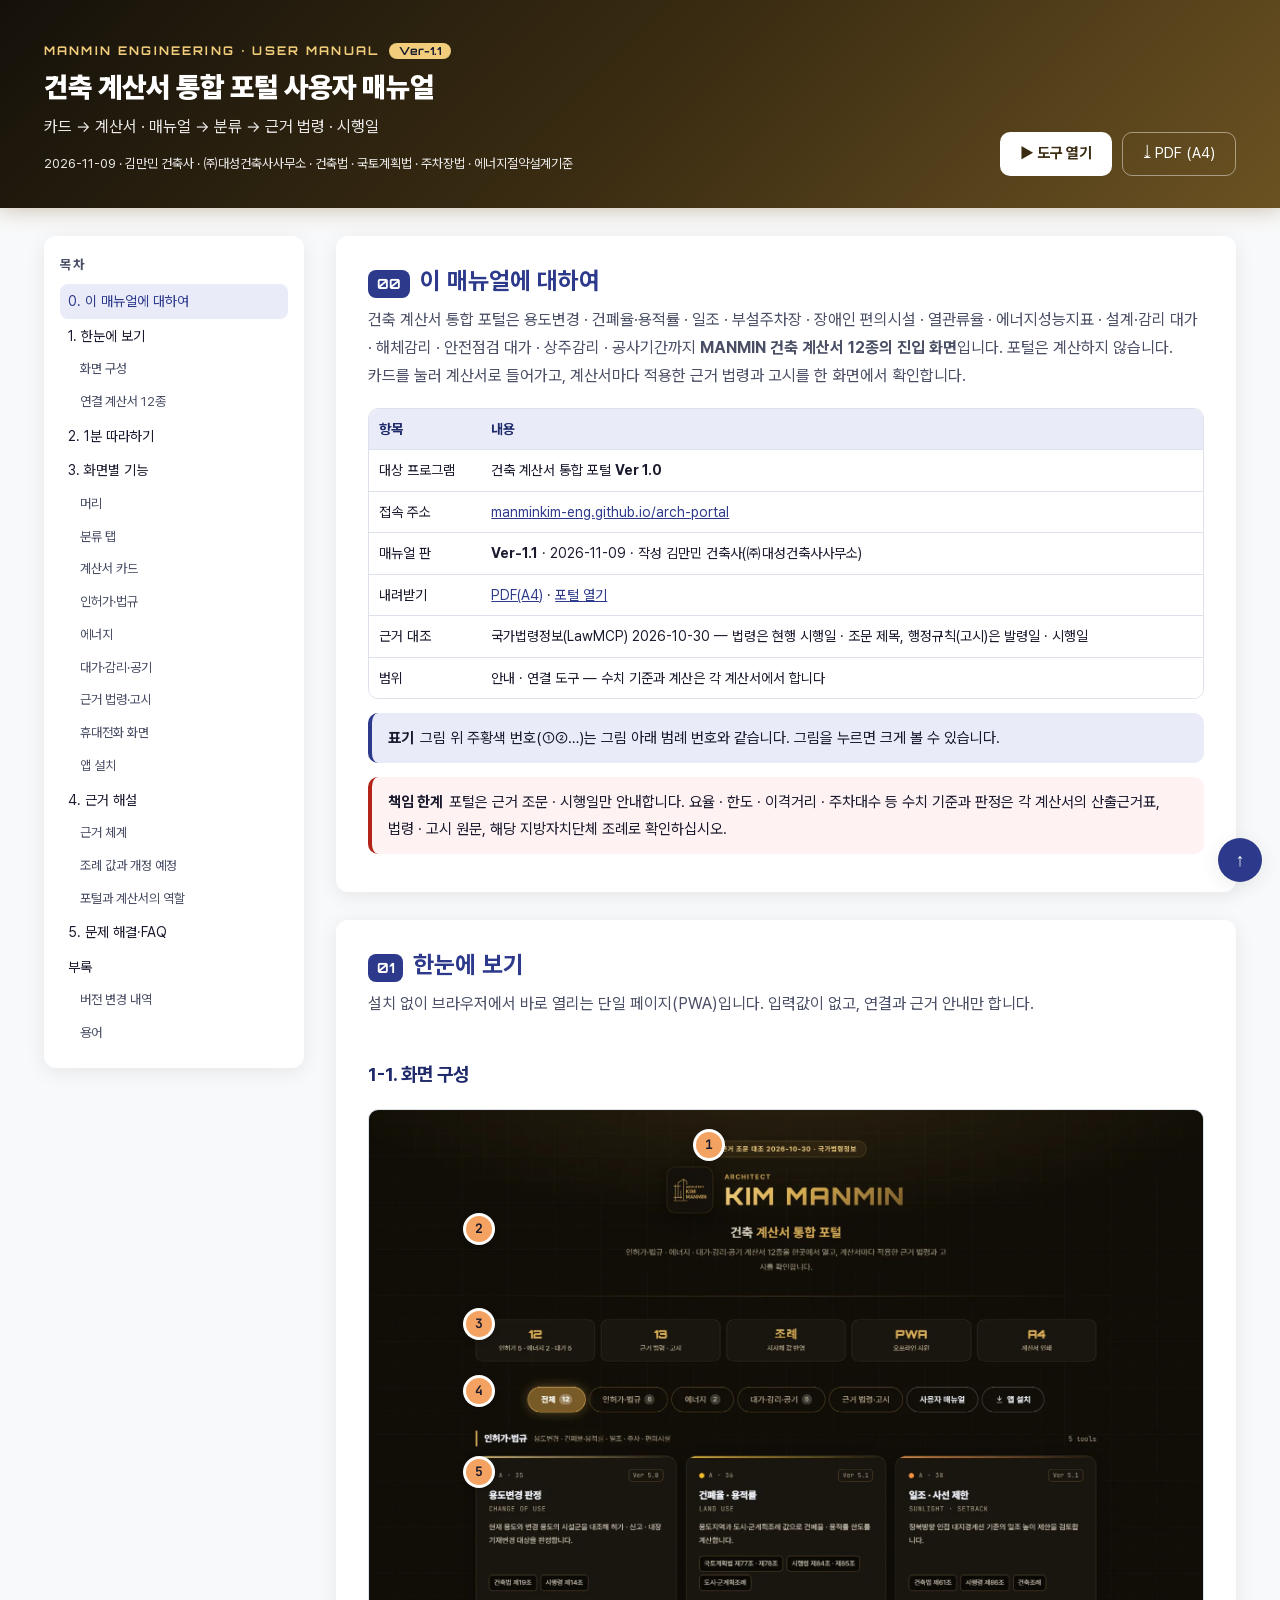
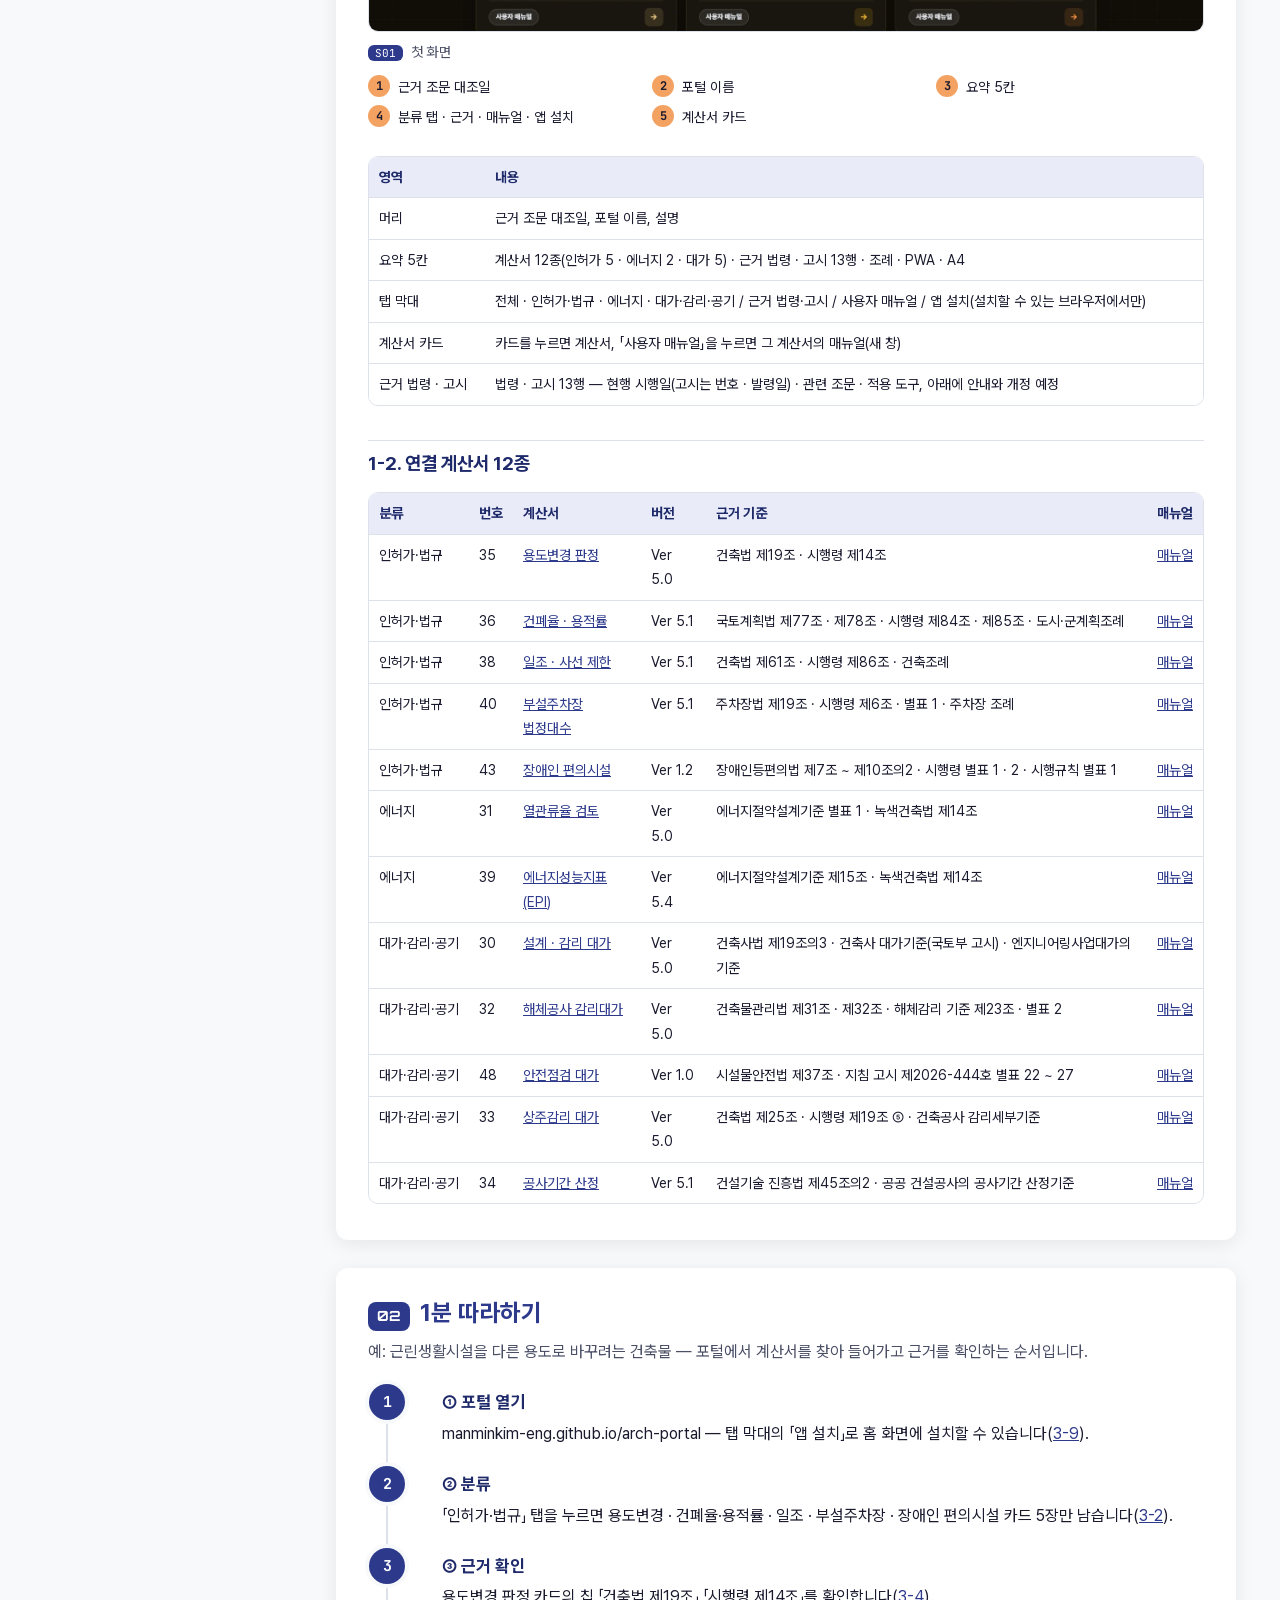
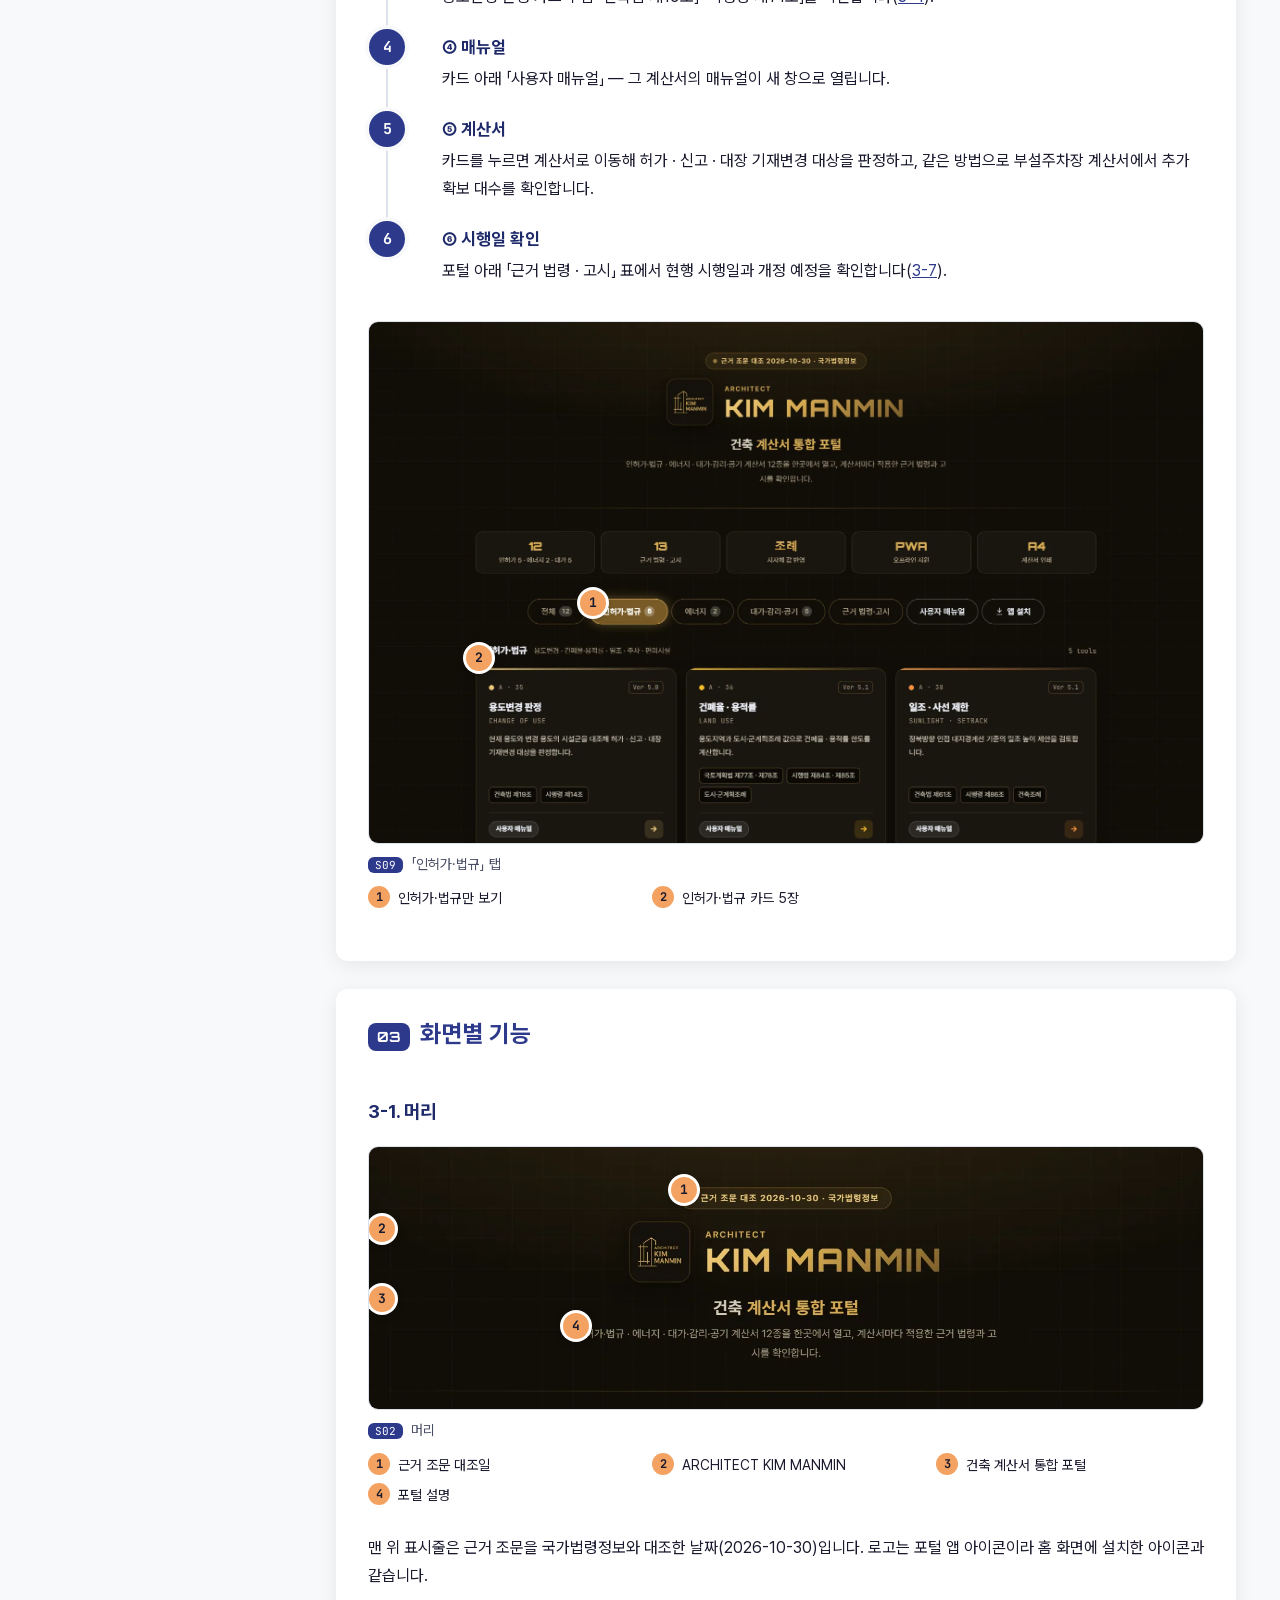
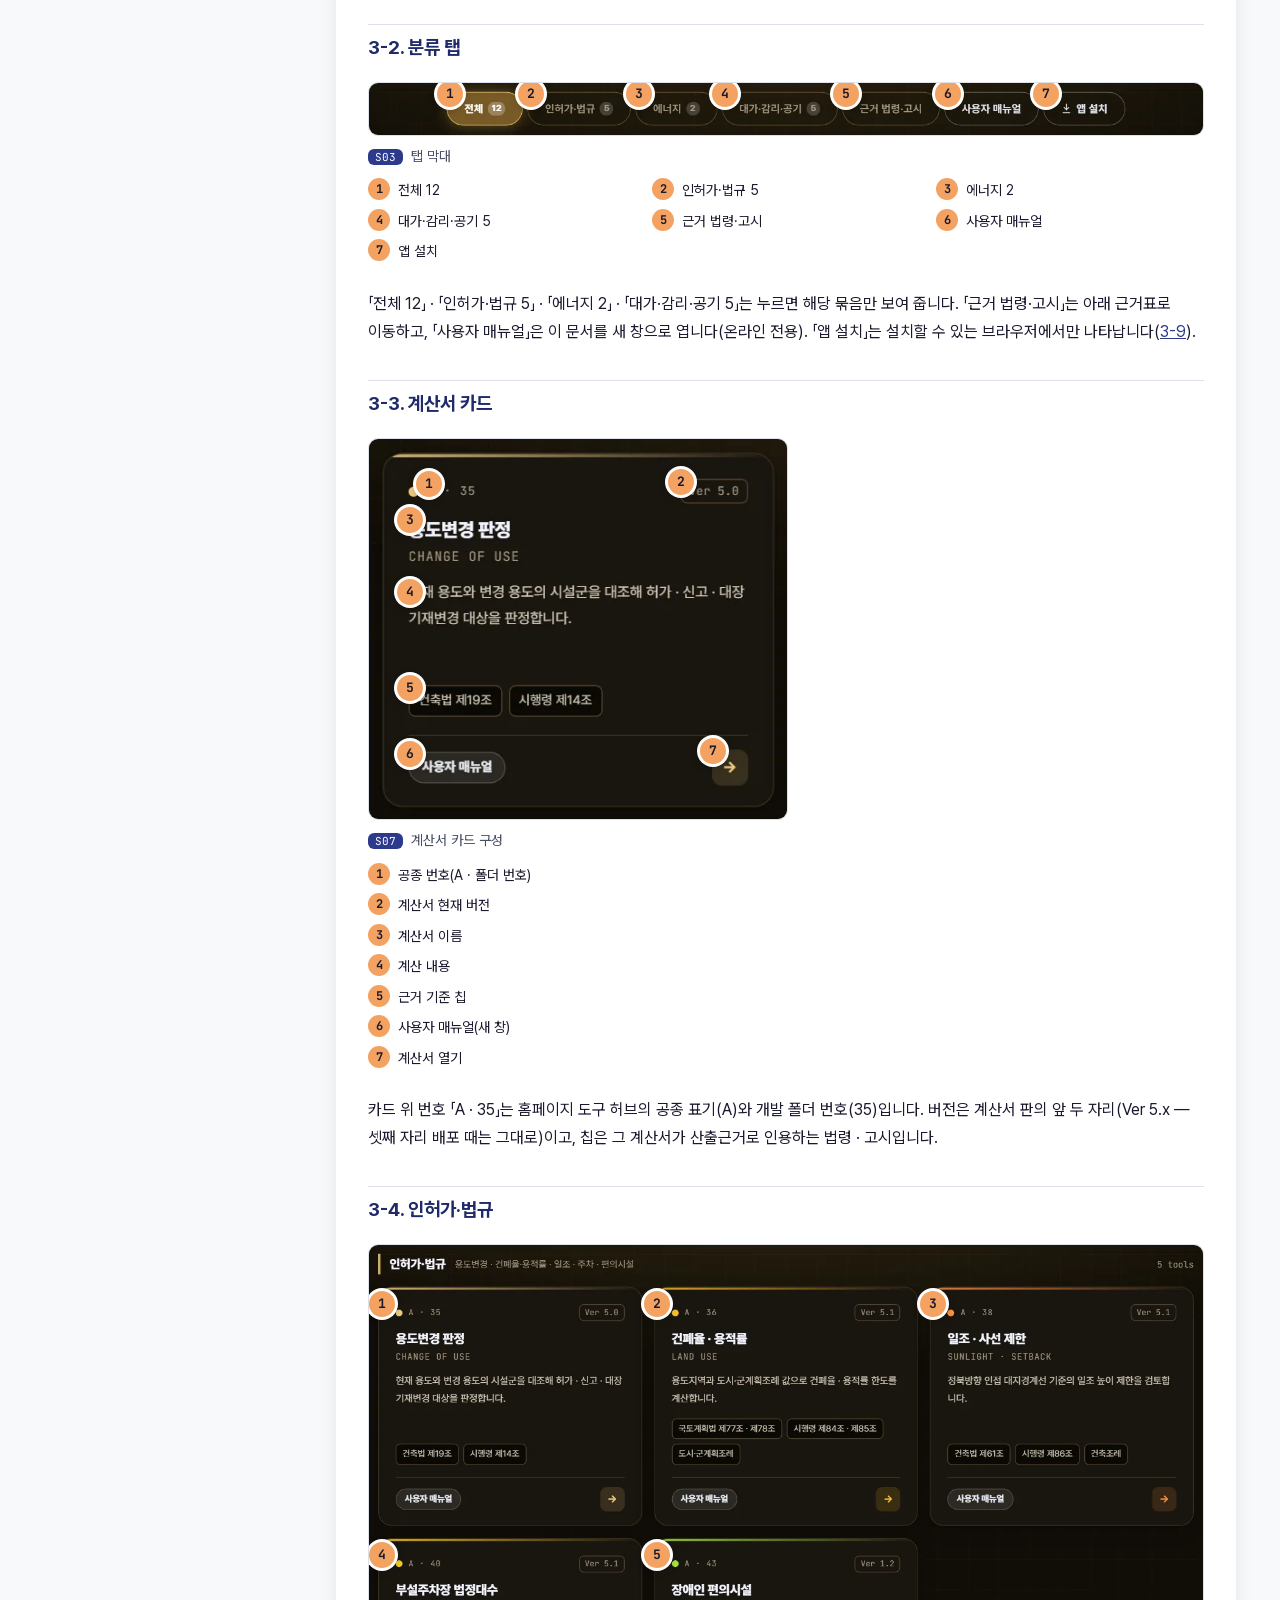
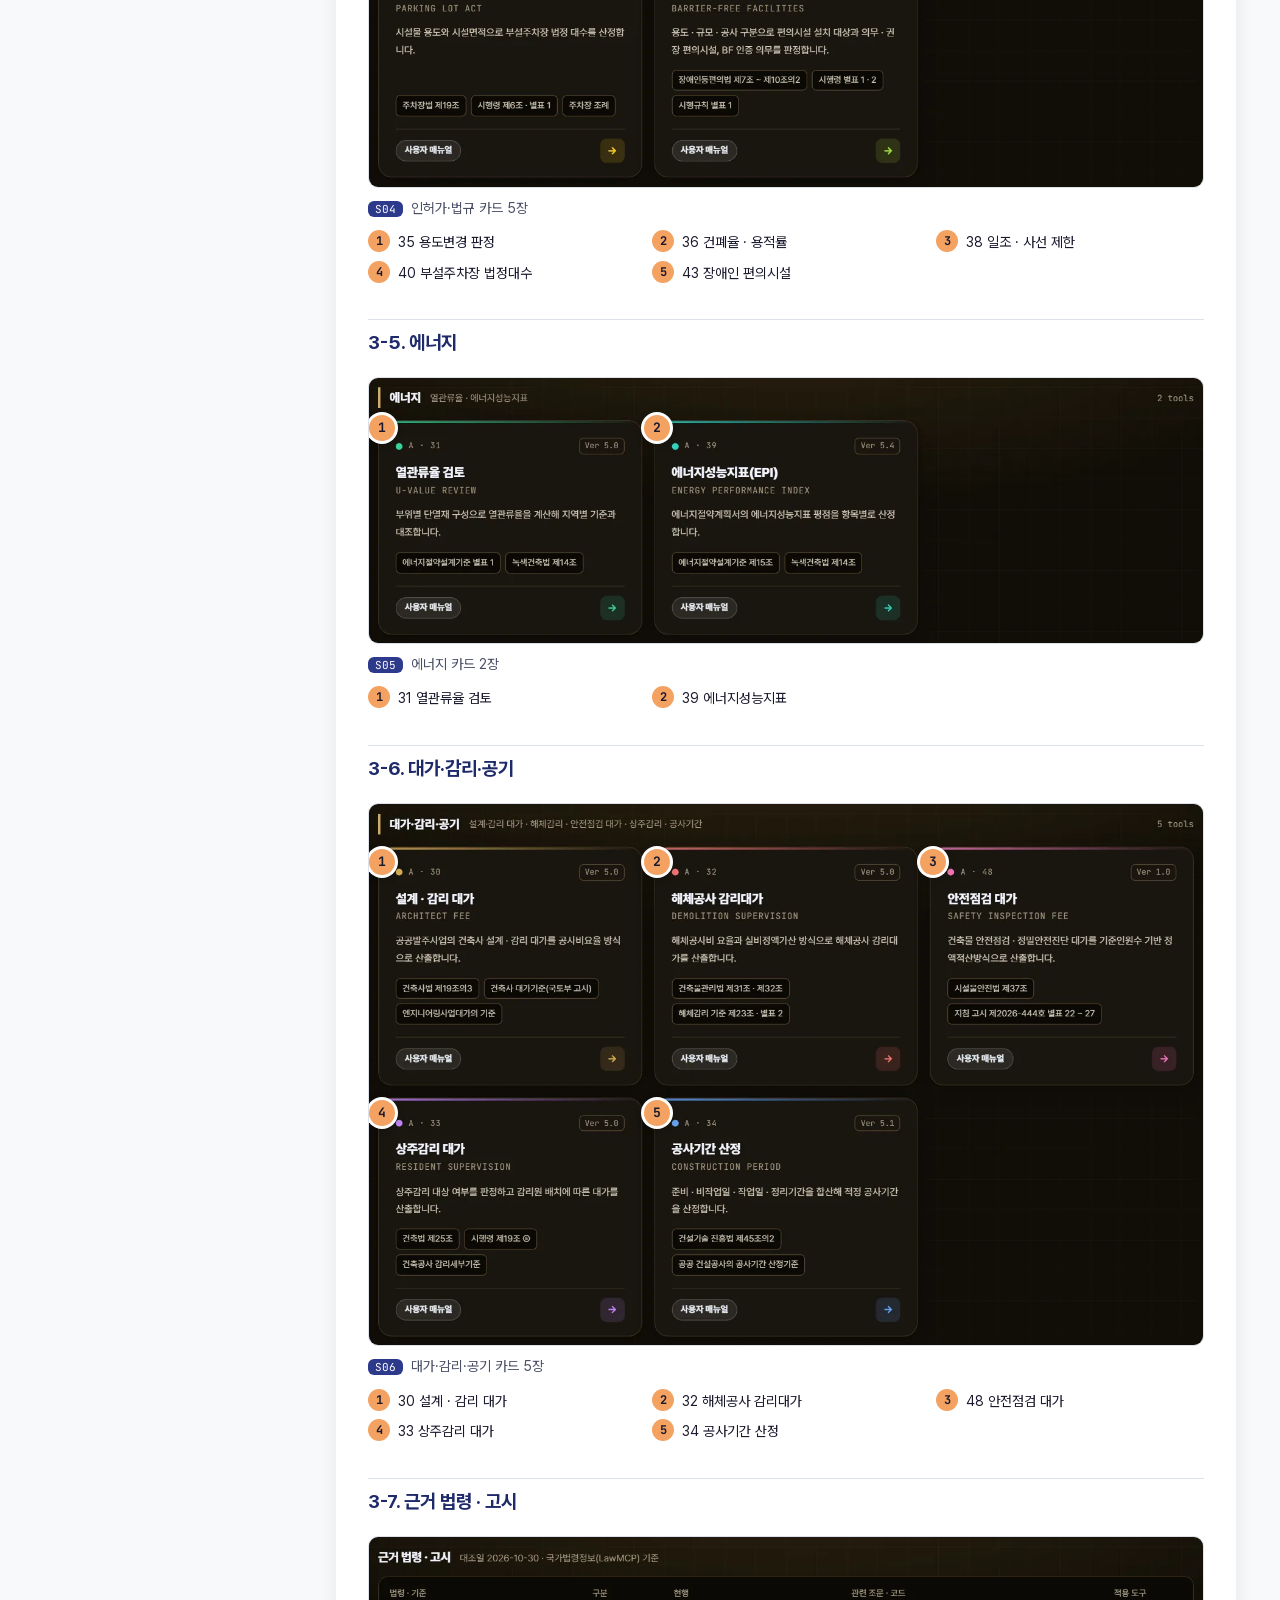
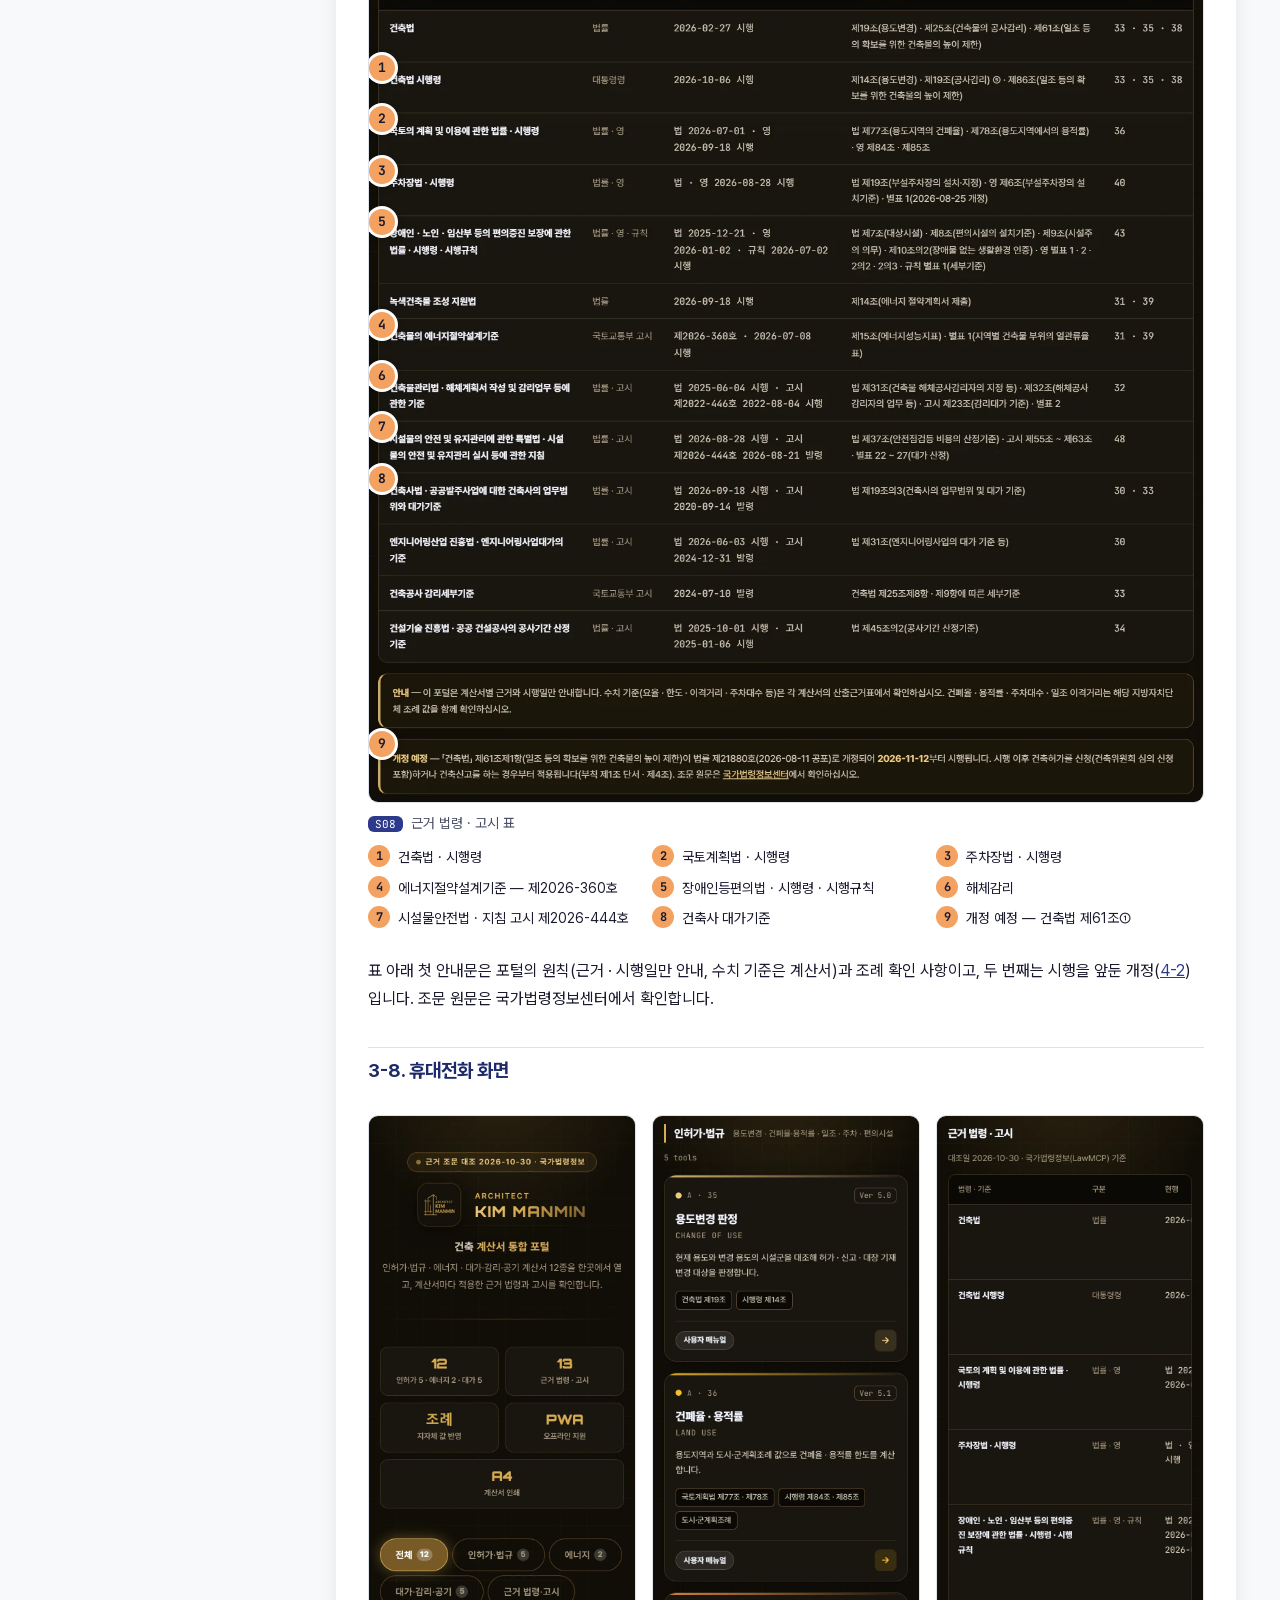
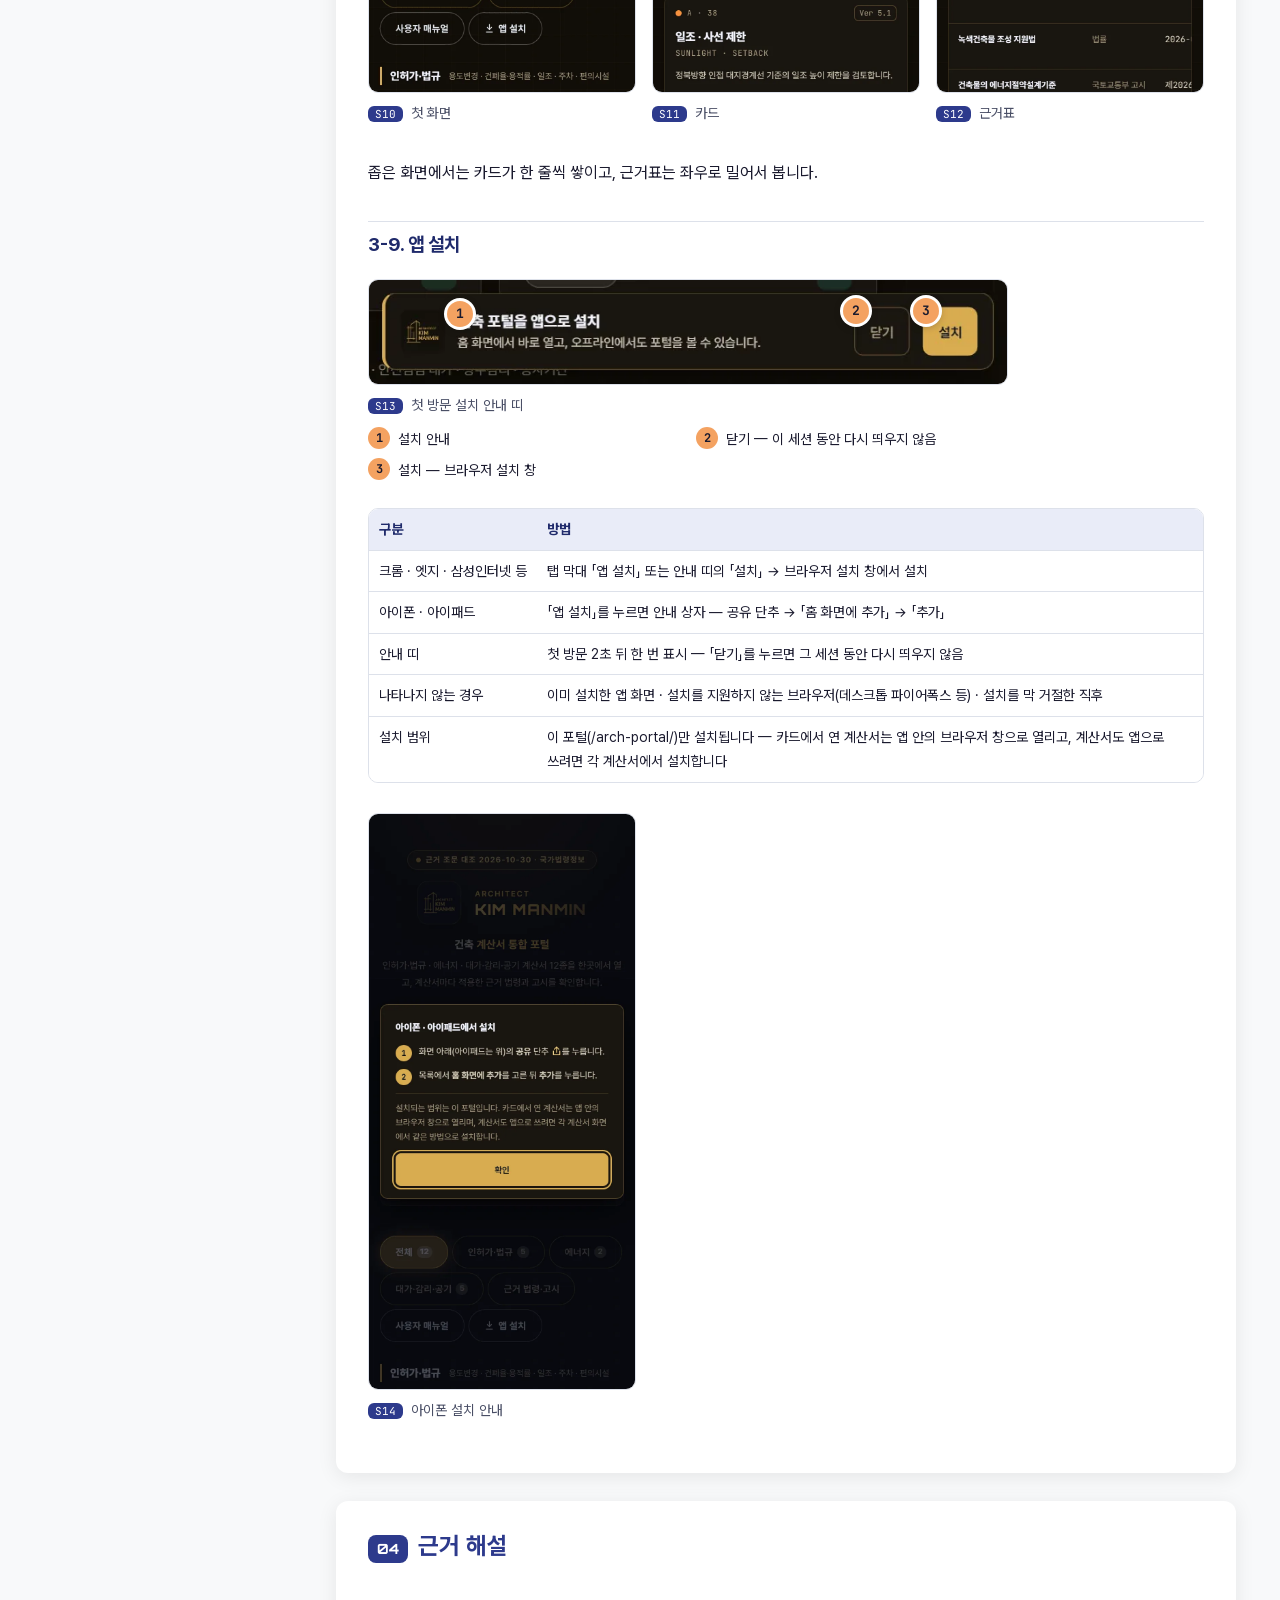
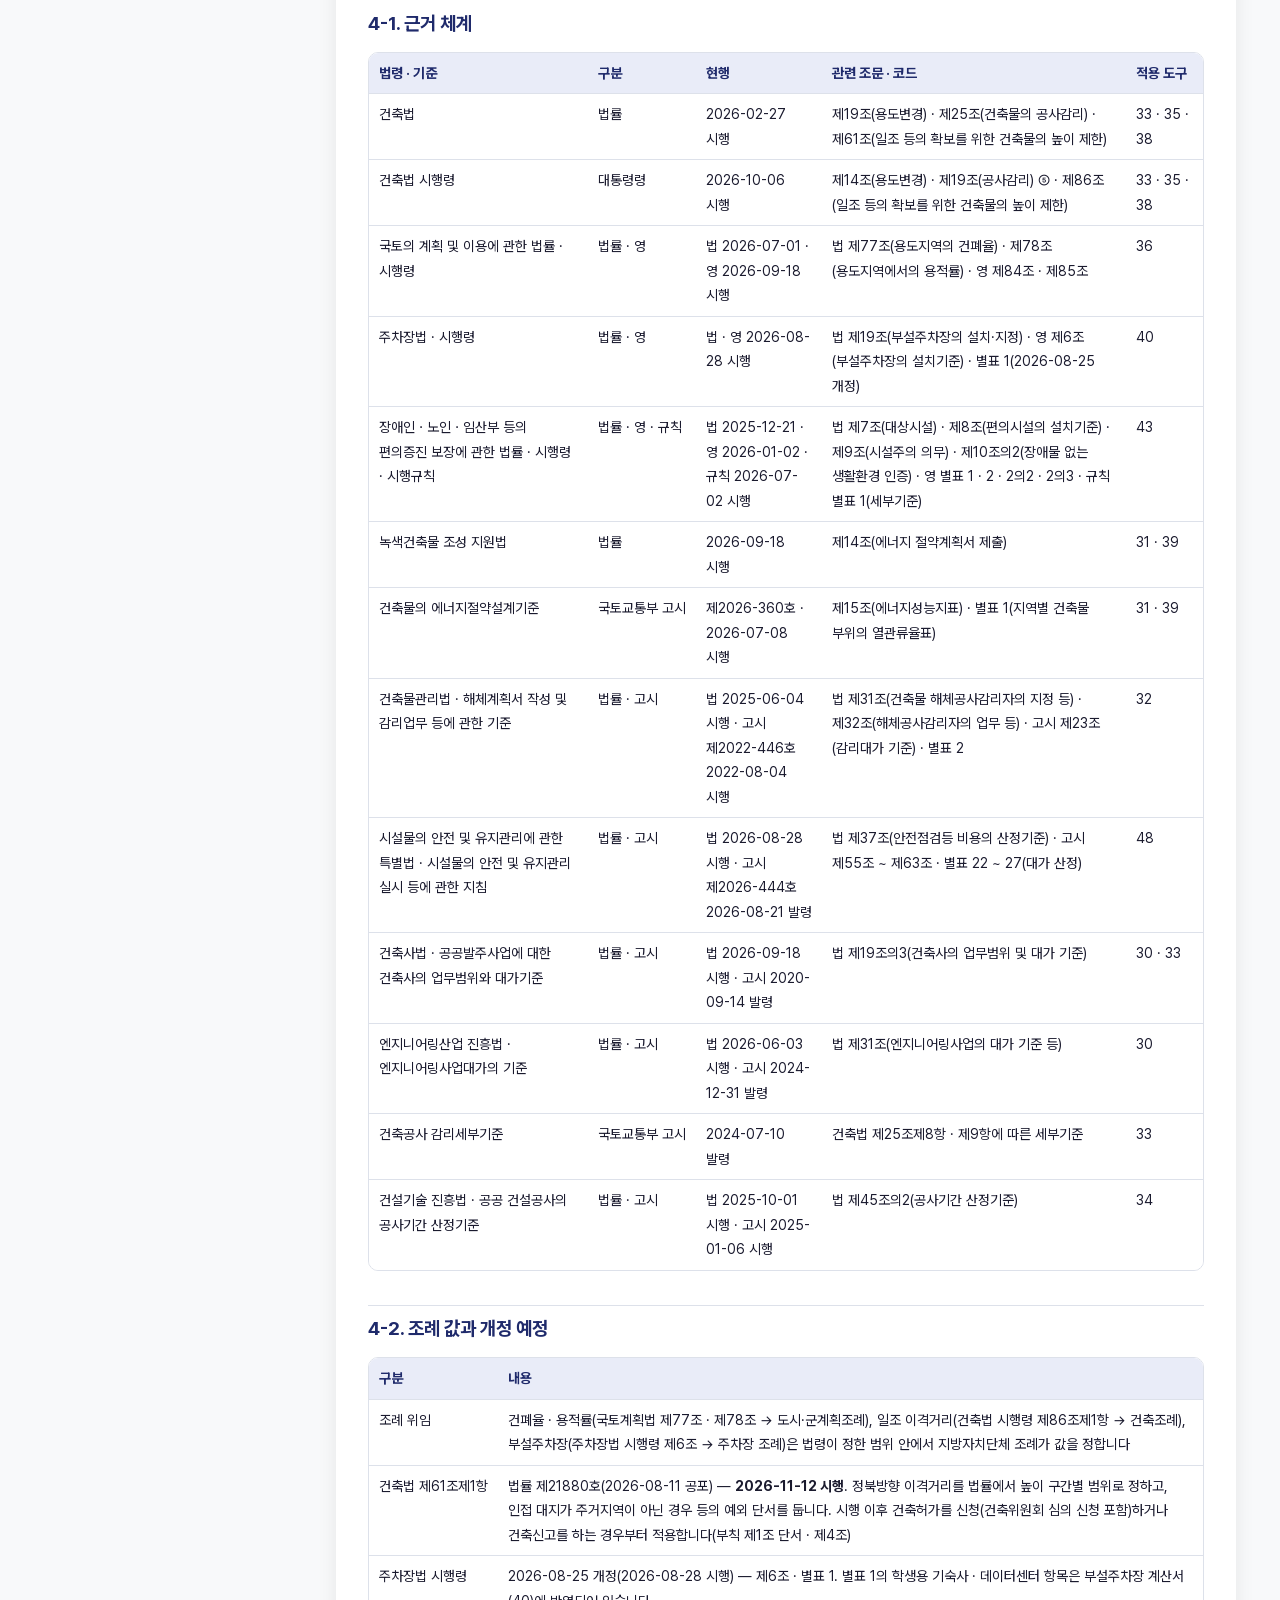
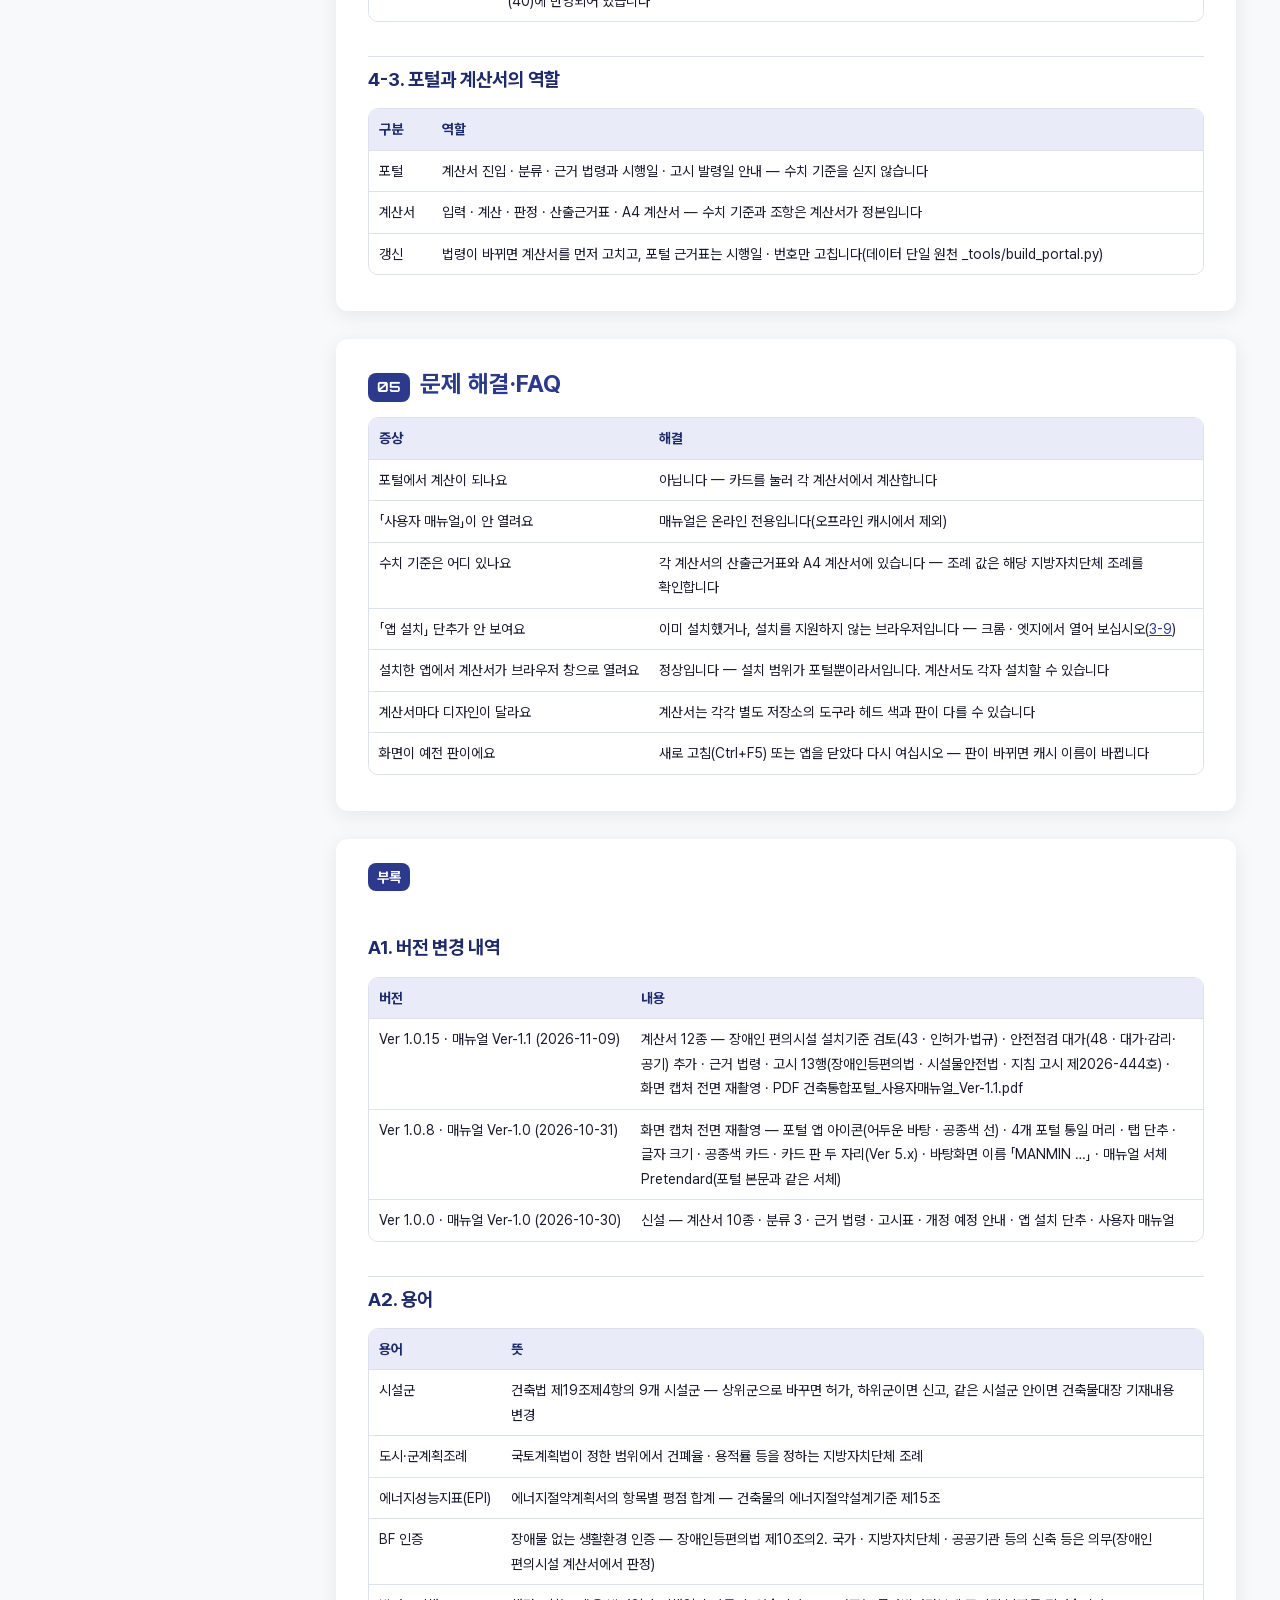
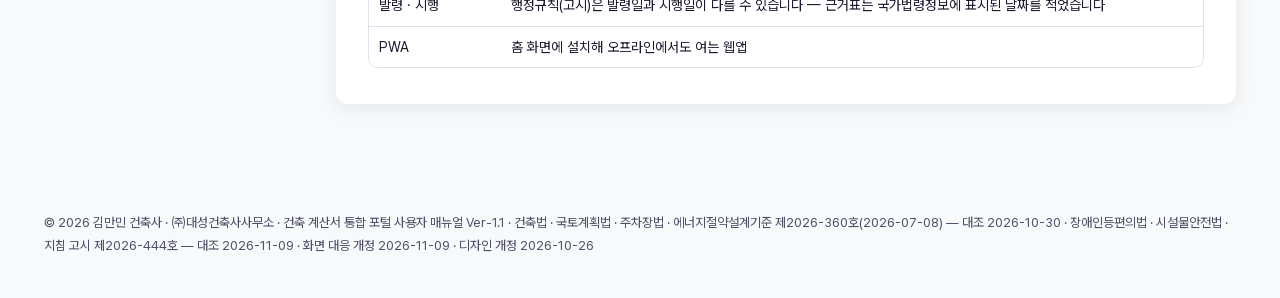
==== commit a0952f46: "v1.0.15 — 사용자 매뉴얼 Ver-1.1: 계산서 12종(장애인 편의시설 43 · 안전점검 대가 48) · 근거 법령 · 고시 13행 · 화면 14장 재촬영 - gen_man" ====
--- a/manual/index.html
+++ b/manual/index.html
@@ -1,8 +1,8 @@
 <!doctype html>
 <html lang="ko"><head>
 <meta charset="utf-8"><meta name="viewport" content="width=device-width,initial-scale=1">
-<title>건축 계산서 통합 포털 사용자 매뉴얼 Ver-1.0 · MANMIN</title>
-<meta name="description" content="건축 계산서 통합 포털 사용자 매뉴얼 — 연결 계산서 10종, 근거 법령 · 고시 안내">
+<title>건축 계산서 통합 포털 사용자 매뉴얼 Ver-1.1 · MANMIN</title>
+<meta name="description" content="건축 계산서 통합 포털 사용자 매뉴얼 — 연결 계산서 12종, 근거 법령 · 고시 안내">
 <meta name="author" content="김만민 건축사 · ㈜대성건축사사무소">
 <meta name="theme-color" content="#3a2c12"><meta name="color-scheme" content="light dark">
 <link rel="stylesheet" href="./assets/fonts/manmin-fonts.css">
@@ -199,14 +199,14 @@
 <div class="mh-prog" aria-hidden="true"><i></i></div>
 <header class="top"><div class="top-in">
 <div class="mh-main">
-<div class="mh-eb"><span class="eyebrow">MANMIN ENGINEERING · USER MANUAL</span><span class="mh-ver">Ver-1.0</span></div>
+<div class="mh-eb"><span class="eyebrow">MANMIN ENGINEERING · USER MANUAL</span><span class="mh-ver">Ver-1.1</span></div>
 <h1>건축 계산서 통합 포털 사용자 매뉴얼</h1>
 <p class="sub">카드 → 계산서 · 매뉴얼 → 분류 → 근거 법령 · 시행일</p>
-<p class="mh-meta">2026-10-31 · 김만민 건축사 · ㈜대성건축사사무소 · 건축법 · 국토계획법 · 주차장법 · 에너지절약설계기준</p>
+<p class="mh-meta">2026-11-09 · 김만민 건축사 · ㈜대성건축사사무소 · 건축법 · 국토계획법 · 주차장법 · 에너지절약설계기준</p>
 </div>
-<div class="mh-act"><a class="mh-btn pri" href="../index.html" aria-label="통합 포털 열기">▶ 도구 열기</a><a class="mh-btn sec" href="건축통합포털_사용자매뉴얼_Ver-1.0.pdf" download>⤓ PDF (A4)</a></div>
+<div class="mh-act"><a class="mh-btn pri" href="../index.html" aria-label="통합 포털 열기">▶ 도구 열기</a><a class="mh-btn sec" href="건축통합포털_사용자매뉴얼_Ver-1.1.pdf" download>⤓ PDF (A4)</a></div>
 </div></header>
-<div class="wrap"><nav class="toc" aria-label="목차"><details open><summary class="toc-sum">목차 <span aria-hidden="true">▾</span></summary><h2>목차</h2><ol><li><a href="#ch0">0. 이 매뉴얼에 대하여</a></li><li><a href="#ch1">1. 한눈에 보기</a></li><li class="sub"><a href="#s1-1">화면 구성</a></li><li class="sub"><a href="#s1-2">연결 계산서 10종</a></li><li><a href="#ch2">2. 1분 따라하기</a></li><li><a href="#ch3">3. 화면별 기능</a></li><li class="sub"><a href="#s3-1">머리</a></li><li class="sub"><a href="#s3-2">분류 탭</a></li><li class="sub"><a href="#s3-3">계산서 카드</a></li><li class="sub"><a href="#s3-4">인허가·법규</a></li><li class="sub"><a href="#s3-5">에너지</a></li><li class="sub"><a href="#s3-6">대가·감리·공기</a></li><li class="sub"><a href="#s3-7">근거 법령·고시</a></li><li class="sub"><a href="#s3-8">휴대전화 화면</a></li><li class="sub"><a href="#s3-9">앱 설치</a></li><li><a href="#ch4">4. 근거 해설</a></li><li class="sub"><a href="#s4-1">근거 체계</a></li><li class="sub"><a href="#s4-2">조례 값과 개정 예정</a></li><li class="sub"><a href="#s4-3">포털과 계산서의 역할</a></li><li><a href="#ch5">5. 문제 해결·FAQ</a></li><li><a href="#ch6">부록</a></li><li class="sub"><a href="#a1">버전 변경 내역</a></li><li class="sub"><a href="#a2">용어</a></li></ol></details></nav><main><style>
+<div class="wrap"><nav class="toc" aria-label="목차"><details open><summary class="toc-sum">목차 <span aria-hidden="true">▾</span></summary><h2>목차</h2><ol><li><a href="#ch0">0. 이 매뉴얼에 대하여</a></li><li><a href="#ch1">1. 한눈에 보기</a></li><li class="sub"><a href="#s1-1">화면 구성</a></li><li class="sub"><a href="#s1-2">연결 계산서 12종</a></li><li><a href="#ch2">2. 1분 따라하기</a></li><li><a href="#ch3">3. 화면별 기능</a></li><li class="sub"><a href="#s3-1">머리</a></li><li class="sub"><a href="#s3-2">분류 탭</a></li><li class="sub"><a href="#s3-3">계산서 카드</a></li><li class="sub"><a href="#s3-4">인허가·법규</a></li><li class="sub"><a href="#s3-5">에너지</a></li><li class="sub"><a href="#s3-6">대가·감리·공기</a></li><li class="sub"><a href="#s3-7">근거 법령·고시</a></li><li class="sub"><a href="#s3-8">휴대전화 화면</a></li><li class="sub"><a href="#s3-9">앱 설치</a></li><li><a href="#ch4">4. 근거 해설</a></li><li class="sub"><a href="#s4-1">근거 체계</a></li><li class="sub"><a href="#s4-2">조례 값과 개정 예정</a></li><li class="sub"><a href="#s4-3">포털과 계산서의 역할</a></li><li><a href="#ch5">5. 문제 해결·FAQ</a></li><li><a href="#ch6">부록</a></li><li class="sub"><a href="#a1">버전 변경 내역</a></li><li class="sub"><a href="#a2">용어</a></li></ol></details></nav><main><style>
 #fig-s07_card{max-width:420px}
 #fig-s13_install_bar{max-width:640px}
 .k1 td:first-child,.k1 th:first-child{white-space:nowrap}
@@ -223,8 +223,8 @@
   .brk .tbl{break-inside:auto}.brk tr{break-inside:avoid}.brk thead{display:table-header-group}
 }
 </style><section class="ch" id="ch0"><h2><span class="n">00</span>이 매뉴얼에 대하여</h2>
-<p class="lead">건축 계산서 통합 포털은 용도변경 · 건폐율·용적률 · 일조 · 부설주차장 · 열관류율 · 에너지성능지표 · 설계·감리 대가 · 해체감리 · 상주감리 · 공사기간까지 <b>MANMIN 건축 계산서 10종의 진입 화면</b>입니다. 포털은 계산하지 않습니다. 카드를 눌러 계산서로 들어가고, 계산서마다 적용한 근거 법령과 고시를 한 화면에서 확인합니다.</p>
-<div class="k1"><div class="tbl"><table><thead><tr><th class="">항목</th><th class="">내용</th></tr></thead><tbody><tr><td class="">대상 프로그램</td><td class="">건축 계산서 통합 포털 <b>Ver 1.0</b></td></tr><tr><td class="">접속 주소</td><td class=""><a href="https://manminkim-eng.github.io/arch-portal/" target="_blank" rel="noopener">manminkim-eng.github.io/arch-portal</a></td></tr><tr><td class="">매뉴얼 판</td><td class=""><b>Ver-1.0</b> · 2026-10-31 · 작성 김만민 건축사(㈜대성건축사사무소)</td></tr><tr><td class="">내려받기</td><td class=""><a href="건축통합포털_사용자매뉴얼_Ver-1.0.pdf" download>PDF(A4)</a> · <a href="../index.html">포털 열기</a></td></tr><tr><td class="">근거 대조</td><td class="">국가법령정보(LawMCP) 2026-10-30 — 법령은 현행 시행일 · 조문 제목, 행정규칙(고시)은 발령일 · 시행일</td></tr><tr><td class="">범위</td><td class="">안내 · 연결 도구 — 수치 기준과 계산은 각 계산서에서 합니다</td></tr></tbody></table></div></div>
+<p class="lead">건축 계산서 통합 포털은 용도변경 · 건폐율·용적률 · 일조 · 부설주차장 · 장애인 편의시설 · 열관류율 · 에너지성능지표 · 설계·감리 대가 · 해체감리 · 안전점검 대가 · 상주감리 · 공사기간까지 <b>MANMIN 건축 계산서 12종의 진입 화면</b>입니다. 포털은 계산하지 않습니다. 카드를 눌러 계산서로 들어가고, 계산서마다 적용한 근거 법령과 고시를 한 화면에서 확인합니다.</p>
+<div class="k1"><div class="tbl"><table><thead><tr><th class="">항목</th><th class="">내용</th></tr></thead><tbody><tr><td class="">대상 프로그램</td><td class="">건축 계산서 통합 포털 <b>Ver 1.0</b></td></tr><tr><td class="">접속 주소</td><td class=""><a href="https://manminkim-eng.github.io/arch-portal/" target="_blank" rel="noopener">manminkim-eng.github.io/arch-portal</a></td></tr><tr><td class="">매뉴얼 판</td><td class=""><b>Ver-1.1</b> · 2026-11-09 · 작성 김만민 건축사(㈜대성건축사사무소)</td></tr><tr><td class="">내려받기</td><td class=""><a href="건축통합포털_사용자매뉴얼_Ver-1.1.pdf" download>PDF(A4)</a> · <a href="../index.html">포털 열기</a></td></tr><tr><td class="">근거 대조</td><td class="">국가법령정보(LawMCP) 2026-10-30 — 법령은 현행 시행일 · 조문 제목, 행정규칙(고시)은 발령일 · 시행일</td></tr><tr><td class="">범위</td><td class="">안내 · 연결 도구 — 수치 기준과 계산은 각 계산서에서 합니다</td></tr></tbody></table></div></div>
 <div class="note"><b>표기</b>그림 위 주황색 번호(①②…)는 그림 아래 범례 번호와 같습니다. 그림을 누르면 크게 볼 수 있습니다.</div>
 <div class="warn"><b>책임 한계</b>포털은 근거 조문 · 시행일만 안내합니다. 요율 · 한도 · 이격거리 · 주차대수 등 수치 기준과 판정은 각 계산서의 산출근거표, 법령 · 고시 원문, 해당 지방자치단체 조례로 확인하십시오.</div>
 </section>
@@ -232,40 +232,40 @@
 <p class="lead">설치 없이 브라우저에서 바로 열리는 단일 페이지(PWA)입니다. 입력값이 없고, 연결과 근거 안내만 합니다.</p>
 <h3 id="s1-1">1-1. 화면 구성</h3>
 <figure class="shot" id="fig-s01_overview"><div class="frame"><img src="images/s01_overview.webp" width="1440" height="900" loading="lazy" alt="첫 화면"><span class="pin" style="left:40.74%;top:6.74%">1</span><span class="pin" style="left:13.18%;top:22.75%">2</span><span class="pin" style="left:13.18%;top:41.00%">3</span><span class="pin" style="left:13.18%;top:53.90%">4</span><span class="pin" style="left:13.18%;top:69.35%">5</span></div><figcaption><span class="fno">S01</span>첫 화면</figcaption><ol class="legend"><li><b>1</b><span>근거 조문 대조일</span></li><li><b>2</b><span>포털 이름</span></li><li><b>3</b><span>요약 5칸</span></li><li><b>4</b><span>분류 탭 · 근거 · 매뉴얼 · 앱 설치</span></li><li><b>5</b><span>계산서 카드</span></li></ol></figure>
-<div class="k1"><div class="tbl"><table><thead><tr><th class="">영역</th><th class="">내용</th></tr></thead><tbody><tr><td class="">머리</td><td class="">근거 조문 대조일, 포털 이름, 설명</td></tr><tr><td class="">요약 5칸</td><td class="">계산서 10종(인허가 4 · 에너지 2 · 대가 4) · 근거 법령 · 고시 11행 · 조례 · PWA · A4</td></tr><tr><td class="">탭 막대</td><td class="">전체 · 인허가·법규 · 에너지 · 대가·감리·공기 / 근거 법령·고시 / 사용자 매뉴얼 / 앱 설치(설치할 수 있는 브라우저에서만)</td></tr><tr><td class="">계산서 카드</td><td class="">카드를 누르면 계산서, 「사용자 매뉴얼」을 누르면 그 계산서의 매뉴얼(새 창)</td></tr><tr><td class="">근거 법령 · 고시</td><td class="">법령 · 고시 11행 — 현행 시행일(고시는 번호 · 발령일) · 관련 조문 · 적용 도구, 아래에 안내와 개정 예정</td></tr></tbody></table></div></div>
-<h3 id="s1-2">1-2. 연결 계산서 10종</h3>
-<div class="brk"><div class="k1"><div class="tbl"><table><thead><tr><th class="">분류</th><th class="">번호</th><th class="">계산서</th><th class="">버전</th><th class="">근거 기준</th><th class="">매뉴얼</th></tr></thead><tbody><tr><td class="">인허가·법규</td><td class="">35</td><td class=""><a href="https://manminkim-eng.github.io/Change-of-Use/" target="_blank" rel="noopener">용도변경 판정</a></td><td class="">Ver 5.0</td><td class="">건축법 제19조 · 시행령 제14조</td><td class=""><a href="https://manminkim-eng.github.io/Change-of-Use/manual/" target="_blank" rel="noopener">매뉴얼</a></td></tr><tr><td class="">인허가·법규</td><td class="">36</td><td class=""><a href="https://manminkim-eng.github.io/Land-Use/" target="_blank" rel="noopener">건폐율 · 용적률</a></td><td class="">Ver 5.1</td><td class="">국토계획법 제77조 · 제78조 · 시행령 제84조 · 제85조 · 도시·군계획조례</td><td class=""><a href="https://manminkim-eng.github.io/Land-Use/manual/" target="_blank" rel="noopener">매뉴얼</a></td></tr><tr><td class="">인허가·법규</td><td class="">38</td><td class=""><a href="https://manminkim-eng.github.io/Architectural-line/" target="_blank" rel="noopener">일조 · 사선 제한</a></td><td class="">Ver 5.1</td><td class="">건축법 제61조 · 시행령 제86조 · 건축조례</td><td class=""><a href="https://manminkim-eng.github.io/Architectural-line/manual/" target="_blank" rel="noopener">매뉴얼</a></td></tr><tr><td class="">인허가·법규</td><td class="">40</td><td class=""><a href="https://manminkim-eng.github.io/Parking-Lot-Act/" target="_blank" rel="noopener">부설주차장 법정대수</a></td><td class="">Ver 5.1</td><td class="">주차장법 제19조 · 시행령 제6조 · 별표 1 · 주차장 조례</td><td class=""><a href="https://manminkim-eng.github.io/Parking-Lot-Act/manual/" target="_blank" rel="noopener">매뉴얼</a></td></tr><tr><td class="">에너지</td><td class="">31</td><td class=""><a href="https://manminkim-eng.github.io/u-value-app-/" target="_blank" rel="noopener">열관류율 검토</a></td><td class="">Ver 5.0</td><td class="">에너지절약설계기준 별표 1 · 녹색건축법 제14조</td><td class=""><a href="https://manminkim-eng.github.io/u-value-app-/manual/" target="_blank" rel="noopener">매뉴얼</a></td></tr><tr><td class="">에너지</td><td class="">39</td><td class=""><a href="https://manminkim-eng.github.io/Energy-Performance-Index/" target="_blank" rel="noopener">에너지성능지표(EPI)</a></td><td class="">Ver 5.4</td><td class="">에너지절약설계기준 제15조 · 녹색건축법 제14조</td><td class=""><a href="https://manminkim-eng.github.io/Energy-Performance-Index/manual/" target="_blank" rel="noopener">매뉴얼</a></td></tr><tr><td class="">대가·감리·공기</td><td class="">30</td><td class=""><a href="https://manminkim-eng.github.io/1architect-fee-app/" target="_blank" rel="noopener">설계 · 감리 대가</a></td><td class="">Ver 5.0</td><td class="">건축사법 제19조의3 · 건축사 대가기준(국토부 고시) · 엔지니어링사업대가의 기준</td><td class=""><a href="https://manminkim-eng.github.io/1architect-fee-app/manual/" target="_blank" rel="noopener">매뉴얼</a></td></tr><tr><td class="">대가·감리·공기</td><td class="">32</td><td class=""><a href="https://manminkim-eng.github.io/demolition-calc/" target="_blank" rel="noopener">해체공사 감리대가</a></td><td class="">Ver 5.0</td><td class="">건축물관리법 제31조 · 제32조 · 해체감리 기준 제23조 · 별표 2</td><td class=""><a href="https://manminkim-eng.github.io/demolition-calc/manual/" target="_blank" rel="noopener">매뉴얼</a></td></tr><tr><td class="">대가·감리·공기</td><td class="">33</td><td class=""><a href="https://manminkim-eng.github.io/arch-supervision/" target="_blank" rel="noopener">상주감리 대가</a></td><td class="">Ver 5.0</td><td class="">건축법 제25조 · 시행령 제19조 ⑤ · 건축공사 감리세부기준</td><td class=""><a href="https://manminkim-eng.github.io/arch-supervision/manual/" target="_blank" rel="noopener">매뉴얼</a></td></tr><tr><td class="">대가·감리·공기</td><td class="">34</td><td class=""><a href="https://manminkim-eng.github.io/construction-air/" target="_blank" rel="noopener">공사기간 산정</a></td><td class="">Ver 5.1</td><td class="">건설기술 진흥법 제45조의2 · 공공 건설공사의 공사기간 산정기준</td><td class=""><a href="https://manminkim-eng.github.io/construction-air/manual/" target="_blank" rel="noopener">매뉴얼</a></td></tr></tbody></table></div></div></div>
+<div class="k1"><div class="tbl"><table><thead><tr><th class="">영역</th><th class="">내용</th></tr></thead><tbody><tr><td class="">머리</td><td class="">근거 조문 대조일, 포털 이름, 설명</td></tr><tr><td class="">요약 5칸</td><td class="">계산서 12종(인허가 5 · 에너지 2 · 대가 5) · 근거 법령 · 고시 13행 · 조례 · PWA · A4</td></tr><tr><td class="">탭 막대</td><td class="">전체 · 인허가·법규 · 에너지 · 대가·감리·공기 / 근거 법령·고시 / 사용자 매뉴얼 / 앱 설치(설치할 수 있는 브라우저에서만)</td></tr><tr><td class="">계산서 카드</td><td class="">카드를 누르면 계산서, 「사용자 매뉴얼」을 누르면 그 계산서의 매뉴얼(새 창)</td></tr><tr><td class="">근거 법령 · 고시</td><td class="">법령 · 고시 13행 — 현행 시행일(고시는 번호 · 발령일) · 관련 조문 · 적용 도구, 아래에 안내와 개정 예정</td></tr></tbody></table></div></div>
+<h3 id="s1-2">1-2. 연결 계산서 12종</h3>
+<div class="brk"><div class="k1"><div class="tbl"><table><thead><tr><th class="">분류</th><th class="">번호</th><th class="">계산서</th><th class="">버전</th><th class="">근거 기준</th><th class="">매뉴얼</th></tr></thead><tbody><tr><td class="">인허가·법규</td><td class="">35</td><td class=""><a href="https://manminkim-eng.github.io/Change-of-Use/" target="_blank" rel="noopener">용도변경 판정</a></td><td class="">Ver 5.0</td><td class="">건축법 제19조 · 시행령 제14조</td><td class=""><a href="https://manminkim-eng.github.io/Change-of-Use/manual/" target="_blank" rel="noopener">매뉴얼</a></td></tr><tr><td class="">인허가·법규</td><td class="">36</td><td class=""><a href="https://manminkim-eng.github.io/Land-Use/" target="_blank" rel="noopener">건폐율 · 용적률</a></td><td class="">Ver 5.1</td><td class="">국토계획법 제77조 · 제78조 · 시행령 제84조 · 제85조 · 도시·군계획조례</td><td class=""><a href="https://manminkim-eng.github.io/Land-Use/manual/" target="_blank" rel="noopener">매뉴얼</a></td></tr><tr><td class="">인허가·법규</td><td class="">38</td><td class=""><a href="https://manminkim-eng.github.io/Architectural-line/" target="_blank" rel="noopener">일조 · 사선 제한</a></td><td class="">Ver 5.1</td><td class="">건축법 제61조 · 시행령 제86조 · 건축조례</td><td class=""><a href="https://manminkim-eng.github.io/Architectural-line/manual/" target="_blank" rel="noopener">매뉴얼</a></td></tr><tr><td class="">인허가·법규</td><td class="">40</td><td class=""><a href="https://manminkim-eng.github.io/Parking-Lot-Act/" target="_blank" rel="noopener">부설주차장 법정대수</a></td><td class="">Ver 5.1</td><td class="">주차장법 제19조 · 시행령 제6조 · 별표 1 · 주차장 조례</td><td class=""><a href="https://manminkim-eng.github.io/Parking-Lot-Act/manual/" target="_blank" rel="noopener">매뉴얼</a></td></tr><tr><td class="">인허가·법규</td><td class="">43</td><td class=""><a href="https://manminkim-eng.github.io/Barrier-Free-Facilities/" target="_blank" rel="noopener">장애인 편의시설</a></td><td class="">Ver 1.2</td><td class="">장애인등편의법 제7조 ~ 제10조의2 · 시행령 별표 1 · 2 · 시행규칙 별표 1</td><td class=""><a href="https://manminkim-eng.github.io/Barrier-Free-Facilities/manual/" target="_blank" rel="noopener">매뉴얼</a></td></tr><tr><td class="">에너지</td><td class="">31</td><td class=""><a href="https://manminkim-eng.github.io/u-value-app-/" target="_blank" rel="noopener">열관류율 검토</a></td><td class="">Ver 5.0</td><td class="">에너지절약설계기준 별표 1 · 녹색건축법 제14조</td><td class=""><a href="https://manminkim-eng.github.io/u-value-app-/manual/" target="_blank" rel="noopener">매뉴얼</a></td></tr><tr><td class="">에너지</td><td class="">39</td><td class=""><a href="https://manminkim-eng.github.io/Energy-Performance-Index/" target="_blank" rel="noopener">에너지성능지표(EPI)</a></td><td class="">Ver 5.4</td><td class="">에너지절약설계기준 제15조 · 녹색건축법 제14조</td><td class=""><a href="https://manminkim-eng.github.io/Energy-Performance-Index/manual/" target="_blank" rel="noopener">매뉴얼</a></td></tr><tr><td class="">대가·감리·공기</td><td class="">30</td><td class=""><a href="https://manminkim-eng.github.io/1architect-fee-app/" target="_blank" rel="noopener">설계 · 감리 대가</a></td><td class="">Ver 5.0</td><td class="">건축사법 제19조의3 · 건축사 대가기준(국토부 고시) · 엔지니어링사업대가의 기준</td><td class=""><a href="https://manminkim-eng.github.io/1architect-fee-app/manual/" target="_blank" rel="noopener">매뉴얼</a></td></tr><tr><td class="">대가·감리·공기</td><td class="">32</td><td class=""><a href="https://manminkim-eng.github.io/demolition-calc/" target="_blank" rel="noopener">해체공사 감리대가</a></td><td class="">Ver 5.0</td><td class="">건축물관리법 제31조 · 제32조 · 해체감리 기준 제23조 · 별표 2</td><td class=""><a href="https://manminkim-eng.github.io/demolition-calc/manual/" target="_blank" rel="noopener">매뉴얼</a></td></tr><tr><td class="">대가·감리·공기</td><td class="">48</td><td class=""><a href="https://manminkim-eng.github.io/safety-inspection-fee/" target="_blank" rel="noopener">안전점검 대가</a></td><td class="">Ver 1.0</td><td class="">시설물안전법 제37조 · 지침 고시 제2026-444호 별표 22 ~ 27</td><td class=""><a href="https://manminkim-eng.github.io/safety-inspection-fee/manual/" target="_blank" rel="noopener">매뉴얼</a></td></tr><tr><td class="">대가·감리·공기</td><td class="">33</td><td class=""><a href="https://manminkim-eng.github.io/arch-supervision/" target="_blank" rel="noopener">상주감리 대가</a></td><td class="">Ver 5.0</td><td class="">건축법 제25조 · 시행령 제19조 ⑤ · 건축공사 감리세부기준</td><td class=""><a href="https://manminkim-eng.github.io/arch-supervision/manual/" target="_blank" rel="noopener">매뉴얼</a></td></tr><tr><td class="">대가·감리·공기</td><td class="">34</td><td class=""><a href="https://manminkim-eng.github.io/construction-air/" target="_blank" rel="noopener">공사기간 산정</a></td><td class="">Ver 5.1</td><td class="">건설기술 진흥법 제45조의2 · 공공 건설공사의 공사기간 산정기준</td><td class=""><a href="https://manminkim-eng.github.io/construction-air/manual/" target="_blank" rel="noopener">매뉴얼</a></td></tr></tbody></table></div></div></div>
 </section>
 <section class="ch" id="ch2"><h2><span class="n">02</span>1분 따라하기</h2>
 <p class="lead">예: 근린생활시설을 다른 용도로 바꾸려는 건축물 — 포털에서 계산서를 찾아 들어가고 근거를 확인하는 순서입니다.</p>
 <ol class="steps">
 <li><b class="t">① 포털 열기</b>manminkim-eng.github.io/arch-portal — 탭 막대의 「앱 설치」로 홈 화면에 설치할 수 있습니다(<a href="#s3-9">3-9</a>).</li>
-<li><b class="t">② 분류</b>「인허가·법규」 탭을 누르면 용도변경 · 건폐율·용적률 · 일조 · 부설주차장 카드 4장만 남습니다(<a href="#s3-2">3-2</a>).</li>
+<li><b class="t">② 분류</b>「인허가·법규」 탭을 누르면 용도변경 · 건폐율·용적률 · 일조 · 부설주차장 · 장애인 편의시설 카드 5장만 남습니다(<a href="#s3-2">3-2</a>).</li>
 <li><b class="t">③ 근거 확인</b>용도변경 판정 카드의 칩 「건축법 제19조」 「시행령 제14조」를 확인합니다(<a href="#s3-4">3-4</a>).</li>
 <li><b class="t">④ 매뉴얼</b>카드 아래 「사용자 매뉴얼」 — 그 계산서의 매뉴얼이 새 창으로 열립니다.</li>
 <li><b class="t">⑤ 계산서</b>카드를 누르면 계산서로 이동해 허가 · 신고 · 대장 기재변경 대상을 판정하고, 같은 방법으로 부설주차장 계산서에서 추가 확보 대수를 확인합니다.</li>
 <li><b class="t">⑥ 시행일 확인</b>포털 아래 「근거 법령 · 고시」 표에서 현행 시행일과 개정 예정을 확인합니다(<a href="#s3-7">3-7</a>).</li>
 </ol>
-<figure class="shot" id="fig-s09_permit_tab"><div class="frame"><img src="images/s09_permit_tab.webp" width="1440" height="900" loading="lazy" alt="「인허가·법규」 탭"><span class="pin" style="left:26.84%;top:53.90%">1</span><span class="pin" style="left:13.18%;top:64.55%">2</span></div><figcaption><span class="fno">S09</span>「인허가·법규」 탭</figcaption><ol class="legend"><li><b>1</b><span>인허가·법규만 보기</span></li><li><b>2</b><span>인허가·법규 카드 4장</span></li></ol></figure>
+<figure class="shot" id="fig-s09_permit_tab"><div class="frame"><img src="images/s09_permit_tab.webp" width="1440" height="900" loading="lazy" alt="「인허가·법규」 탭"><span class="pin" style="left:26.81%;top:53.90%">1</span><span class="pin" style="left:13.18%;top:64.55%">2</span></div><figcaption><span class="fno">S09</span>「인허가·법규」 탭</figcaption><ol class="legend"><li><b>1</b><span>인허가·법규만 보기</span></li><li><b>2</b><span>인허가·법규 카드 5장</span></li></ol></figure>
 </section>
 <section class="ch" id="ch3"><h2><span class="n">03</span>화면별 기능</h2>
 <h3 id="s3-1">3-1. 머리</h3>
 <figure class="shot" id="fig-s02_header"><div class="frame"><img src="images/s02_header.webp" width="1096" height="346" loading="lazy" alt="머리"><span class="pin" style="left:37.71%;top:16.26%">1</span><span class="pin" style="left:1.50%;top:31.21%">2</span><span class="pin" style="left:1.50%;top:57.92%">3</span><span class="pin" style="left:24.85%;top:68.19%">4</span></div><figcaption><span class="fno">S02</span>머리</figcaption><ol class="legend"><li><b>1</b><span>근거 조문 대조일</span></li><li><b>2</b><span>ARCHITECT KIM MANMIN</span></li><li><b>3</b><span>건축 계산서 통합 포털</span></li><li><b>4</b><span>포털 설명</span></li></ol></figure>
 <p>맨 위 표시줄은 근거 조문을 국가법령정보와 대조한 날짜(2026-10-30)입니다. 로고는 포털 앱 아이콘이라 홈 화면에 설치한 아이콘과 같습니다.</p>
 <h3 id="s3-2">3-2. 분류 탭</h3>
-<figure class="shot" id="fig-s03_tabs"><div class="frame"><img src="images/s03_tabs.webp" width="1096" height="68" loading="lazy" alt="탭 막대"><span class="pin" style="left:9.71%;top:20.65%">1</span><span class="pin" style="left:19.45%;top:20.65%">2</span><span class="pin" style="left:32.40%;top:20.65%">3</span><span class="pin" style="left:42.73%;top:20.65%">4</span><span class="pin" style="left:57.19%;top:20.65%">5</span><span class="pin" style="left:69.41%;top:20.65%">6</span><span class="pin" style="left:81.26%;top:20.65%">7</span></div><figcaption><span class="fno">S03</span>탭 막대</figcaption><ol class="legend"><li><b>1</b><span>전체 10</span></li><li><b>2</b><span>인허가·법규 4</span></li><li><b>3</b><span>에너지 2</span></li><li><b>4</b><span>대가·감리·공기 4</span></li><li><b>5</b><span>근거 법령·고시</span></li><li><b>6</b><span>사용자 매뉴얼</span></li><li><b>7</b><span>앱 설치</span></li></ol></figure>
-<p>「전체 10」 · 「인허가·법규 4」 · 「에너지 2」 · 「대가·감리·공기 4」는 누르면 해당 묶음만 보여 줍니다. 「근거 법령·고시」는 아래 근거표로 이동하고, 「사용자 매뉴얼」은 이 문서를 새 창으로 엽니다(온라인 전용). 「앱 설치」는 설치할 수 있는 브라우저에서만 나타납니다(<a href="#s3-9">3-9</a>).</p>
+<figure class="shot" id="fig-s03_tabs"><div class="frame"><img src="images/s03_tabs.webp" width="1096" height="68" loading="lazy" alt="탭 막대"><span class="pin" style="left:9.75%;top:20.65%">1</span><span class="pin" style="left:19.42%;top:20.65%">2</span><span class="pin" style="left:32.37%;top:20.65%">3</span><span class="pin" style="left:42.69%;top:20.65%">4</span><span class="pin" style="left:57.15%;top:20.65%">5</span><span class="pin" style="left:69.38%;top:20.65%">6</span><span class="pin" style="left:81.23%;top:20.65%">7</span></div><figcaption><span class="fno">S03</span>탭 막대</figcaption><ol class="legend"><li><b>1</b><span>전체 12</span></li><li><b>2</b><span>인허가·법규 5</span></li><li><b>3</b><span>에너지 2</span></li><li><b>4</b><span>대가·감리·공기 5</span></li><li><b>5</b><span>근거 법령·고시</span></li><li><b>6</b><span>사용자 매뉴얼</span></li><li><b>7</b><span>앱 설치</span></li></ol></figure>
+<p>「전체 12」 · 「인허가·법규 5」 · 「에너지 2」 · 「대가·감리·공기 5」는 누르면 해당 묶음만 보여 줍니다. 「근거 법령·고시」는 아래 근거표로 이동하고, 「사용자 매뉴얼」은 이 문서를 새 창으로 엽니다(온라인 전용). 「앱 설치」는 설치할 수 있는 브라우저에서만 나타납니다(<a href="#s3-9">3-9</a>).</p>
 <h3 id="s3-3">3-3. 계산서 카드</h3>
 <figure class="shot" id="fig-s07_card"><div class="frame"><img src="images/s07_card.webp" width="371" height="338" loading="lazy" alt="계산서 카드 구성"><span class="pin" style="left:14.43%;top:11.75%">1</span><span class="pin" style="left:74.74%;top:11.16%">2</span><span class="pin" style="left:9.84%;top:21.17%">3</span><span class="pin" style="left:9.84%;top:40.09%">4</span><span class="pin" style="left:9.84%;top:65.42%">5</span><span class="pin" style="left:9.84%;top:82.75%">6</span><span class="pin" style="left:82.32%;top:82.16%">7</span></div><figcaption><span class="fno">S07</span>계산서 카드 구성</figcaption><ol class="legend"><li><b>1</b><span>공종 번호(A · 폴더 번호)</span></li><li><b>2</b><span>계산서 현재 버전</span></li><li><b>3</b><span>계산서 이름</span></li><li><b>4</b><span>계산 내용</span></li><li><b>5</b><span>근거 기준 칩</span></li><li><b>6</b><span>사용자 매뉴얼(새 창)</span></li><li><b>7</b><span>계산서 열기</span></li></ol></figure>
 <p>카드 위 번호 「A · 35」는 홈페이지 도구 허브의 공종 표기(A)와 개발 폴더 번호(35)입니다. 버전은 계산서 판의 앞 두 자리(Ver 5.x — 셋째 자리 배포 때는 그대로)이고, 칩은 그 계산서가 산출근거로 인용하는 법령 · 고시입니다.</p>
 <h3 id="s3-4">3-4. 인허가·법규</h3>
-<figure class="shot" id="fig-s04_permit"><div class="frame"><img src="images/s04_permit.webp" width="1096" height="677" loading="lazy" alt="인허가·법규 카드 4장"><span class="pin" style="left:1.50%;top:11.15%">1</span><span class="pin" style="left:34.58%;top:11.15%">2</span><span class="pin" style="left:67.67%;top:11.15%">3</span><span class="pin" style="left:1.50%;top:59.84%">4</span></div><figcaption><span class="fno">S04</span>인허가·법규 카드 4장</figcaption><ol class="legend"><li><b>1</b><span>35 용도변경 판정</span></li><li><b>2</b><span>36 건폐율 · 용적률</span></li><li><b>3</b><span>38 일조 · 사선 제한</span></li><li><b>4</b><span>40 부설주차장 법정대수</span></li></ol></figure>
+<figure class="shot" id="fig-s04_permit"><div class="frame"><img src="images/s04_permit.webp" width="1096" height="711" loading="lazy" alt="인허가·법규 카드 5장"><span class="pin" style="left:1.50%;top:10.76%">1</span><span class="pin" style="left:34.58%;top:10.76%">2</span><span class="pin" style="left:67.67%;top:10.76%">3</span><span class="pin" style="left:1.50%;top:57.16%">4</span><span class="pin" style="left:34.58%;top:57.16%">5</span></div><figcaption><span class="fno">S04</span>인허가·법규 카드 5장</figcaption><ol class="legend"><li><b>1</b><span>35 용도변경 판정</span></li><li><b>2</b><span>36 건폐율 · 용적률</span></li><li><b>3</b><span>38 일조 · 사선 제한</span></li><li><b>4</b><span>40 부설주차장 법정대수</span></li><li><b>5</b><span>43 장애인 편의시설</span></li></ol></figure>
 <h3 id="s3-5">3-5. 에너지</h3>
 <figure class="shot" id="fig-s05_energy"><div class="frame"><img src="images/s05_energy.webp" width="1096" height="348" loading="lazy" alt="에너지 카드 2장"><span class="pin" style="left:1.50%;top:18.88%">1</span><span class="pin" style="left:34.58%;top:18.88%">2</span></div><figcaption><span class="fno">S05</span>에너지 카드 2장</figcaption><ol class="legend"><li><b>1</b><span>31 열관류율 검토</span></li><li><b>2</b><span>39 에너지성능지표</span></li></ol></figure>
 <h3 id="s3-6">3-6. 대가·감리·공기</h3>
-<figure class="shot" id="fig-s06_fee"><div class="frame"><img src="images/s06_fee.webp" width="1096" height="711" loading="lazy" alt="대가·감리·공기 카드 4장"><span class="pin" style="left:1.50%;top:10.76%">1</span><span class="pin" style="left:34.58%;top:10.76%">2</span><span class="pin" style="left:67.67%;top:10.76%">3</span><span class="pin" style="left:1.50%;top:57.16%">4</span></div><figcaption><span class="fno">S06</span>대가·감리·공기 카드 4장</figcaption><ol class="legend"><li><b>1</b><span>30 설계 · 감리 대가</span></li><li><b>2</b><span>32 해체공사 감리대가</span></li><li><b>3</b><span>33 상주감리 대가</span></li><li><b>4</b><span>34 공사기간 산정</span></li></ol></figure>
+<figure class="shot" id="fig-s06_fee"><div class="frame"><img src="images/s06_fee.webp" width="1096" height="711" loading="lazy" alt="대가·감리·공기 카드 5장"><span class="pin" style="left:1.50%;top:10.76%">1</span><span class="pin" style="left:34.58%;top:10.76%">2</span><span class="pin" style="left:67.67%;top:10.76%">3</span><span class="pin" style="left:1.50%;top:57.16%">4</span><span class="pin" style="left:34.58%;top:57.16%">5</span></div><figcaption><span class="fno">S06</span>대가·감리·공기 카드 5장</figcaption><ol class="legend"><li><b>1</b><span>30 설계 · 감리 대가</span></li><li><b>2</b><span>32 해체공사 감리대가</span></li><li><b>3</b><span>48 안전점검 대가</span></li><li><b>4</b><span>33 상주감리 대가</span></li><li><b>5</b><span>34 공사기간 산정</span></li></ol></figure>
 <h3 id="s3-7">3-7. 근거 법령 · 고시</h3>
-<figure class="shot" id="fig-s08_law"><div class="frame"><img src="images/s08_law.webp" width="1096" height="982" loading="lazy" alt="근거 법령 · 고시 표"><span class="pin" style="left:1.59%;top:17.48%">1</span><span class="pin" style="left:1.59%;top:24.35%">2</span><span class="pin" style="left:1.59%;top:31.23%">3</span><span class="pin" style="left:1.59%;top:42.82%">4</span><span class="pin" style="left:1.59%;top:49.69%">5</span><span class="pin" style="left:1.59%;top:56.57%">6</span><span class="pin" style="left:1.50%;top:92.19%">7</span></div><figcaption><span class="fno">S08</span>근거 법령 · 고시 표</figcaption><ol class="legend"><li><b>1</b><span>건축법 · 시행령</span></li><li><b>2</b><span>국토계획법 · 시행령</span></li><li><b>3</b><span>주차장법 · 시행령</span></li><li><b>4</b><span>에너지절약설계기준 — 제2026-360호</span></li><li><b>5</b><span>해체감리</span></li><li><b>6</b><span>건축사 대가기준</span></li><li><b>7</b><span>개정 예정 — 건축법 제61조①</span></li></ol></figure>
+<figure class="shot" id="fig-s08_law"><div class="frame"><img src="images/s08_law.webp" width="1096" height="1138" loading="lazy" alt="근거 법령 · 고시 표"><span class="pin" style="left:1.59%;top:15.19%">1</span><span class="pin" style="left:1.59%;top:21.12%">2</span><span class="pin" style="left:1.59%;top:27.05%">3</span><span class="pin" style="left:1.59%;top:44.85%">4</span><span class="pin" style="left:1.59%;top:32.98%">5</span><span class="pin" style="left:1.59%;top:50.78%">6</span><span class="pin" style="left:1.59%;top:56.71%">7</span><span class="pin" style="left:1.59%;top:62.64%">8</span><span class="pin" style="left:1.50%;top:93.37%">9</span></div><figcaption><span class="fno">S08</span>근거 법령 · 고시 표</figcaption><ol class="legend"><li><b>1</b><span>건축법 · 시행령</span></li><li><b>2</b><span>국토계획법 · 시행령</span></li><li><b>3</b><span>주차장법 · 시행령</span></li><li><b>4</b><span>에너지절약설계기준 — 제2026-360호</span></li><li><b>5</b><span>장애인등편의법 · 시행령 · 시행규칙</span></li><li><b>6</b><span>해체감리</span></li><li><b>7</b><span>시설물안전법 · 지침 고시 제2026-444호</span></li><li><b>8</b><span>건축사 대가기준</span></li><li><b>9</b><span>개정 예정 — 건축법 제61조①</span></li></ol></figure>
 <p>표 아래 첫 안내문은 포털의 원칙(근거 · 시행일만 안내, 수치 기준은 계산서)과 조례 확인 사항이고, 두 번째는 시행을 앞둔 개정(<a href="#s4-2">4-2</a>)입니다. 조문 원문은 국가법령정보센터에서 확인합니다.</p>
 <h3 id="s3-8">3-8. 휴대전화 화면</h3>
 <div class="tri"><div><figure class="shot narrow" id="fig-s10_mobile_top"><div class="frame"><img src="images/s10_mobile_top.webp" width="390" height="844" loading="lazy" alt="첫 화면"></div><figcaption><span class="fno">S10</span>첫 화면</figcaption></figure></div><div><figure class="shot narrow" id="fig-s11_mobile_card"><div class="frame"><img src="images/s11_mobile_card.webp" width="390" height="844" loading="lazy" alt="카드"></div><figcaption><span class="fno">S11</span>카드</figcaption></figure></div><div><figure class="shot narrow" id="fig-s12_mobile_law"><div class="frame"><img src="images/s12_mobile_law.webp" width="390" height="844" loading="lazy" alt="근거표"></div><figcaption><span class="fno">S12</span>근거표</figcaption></figure></div></div>
@@ -277,7 +277,7 @@
 </section>
 <section class="ch" id="ch4"><h2><span class="n">04</span>근거 해설</h2>
 <h3 id="s4-1">4-1. 근거 체계</h3>
-<div class="lawt"><div class="brk"><div class="tbl"><table><thead><tr><th class="">법령 · 기준</th><th class="">구분</th><th class="">현행</th><th class="">관련 조문 · 코드</th><th class="">적용 도구</th></tr></thead><tbody><tr><td class="">건축법</td><td class="">법률</td><td class="">2026-02-27 시행</td><td class="">제19조(용도변경) · 제25조(건축물의 공사감리) · 제61조(일조 등의 확보를 위한 건축물의 높이 제한)</td><td class="">33 · 35 · 38</td></tr><tr><td class="">건축법 시행령</td><td class="">대통령령</td><td class="">2026-10-06 시행</td><td class="">제14조(용도변경) · 제19조(공사감리) ⑤ · 제86조(일조 등의 확보를 위한 건축물의 높이 제한)</td><td class="">33 · 35 · 38</td></tr><tr><td class="">국토의 계획 및 이용에 관한 법률 · 시행령</td><td class="">법률 · 영</td><td class="">법 2026-07-01 · 영 2026-09-18 시행</td><td class="">법 제77조(용도지역의 건폐율) · 제78조(용도지역에서의 용적률) · 영 제84조 · 제85조</td><td class="">36</td></tr><tr><td class="">주차장법 · 시행령</td><td class="">법률 · 영</td><td class="">법 · 영 2026-08-28 시행</td><td class="">법 제19조(부설주차장의 설치·지정) · 영 제6조(부설주차장의 설치기준) · 별표 1(2026-08-25 개정)</td><td class="">40</td></tr><tr><td class="">녹색건축물 조성 지원법</td><td class="">법률</td><td class="">2026-09-18 시행</td><td class="">제14조(에너지 절약계획서 제출)</td><td class="">31 · 39</td></tr><tr><td class="">건축물의 에너지절약설계기준</td><td class="">국토교통부 고시</td><td class="">제2026-360호 · 2026-07-08 시행</td><td class="">제15조(에너지성능지표) · 별표 1(지역별 건축물 부위의 열관류율표)</td><td class="">31 · 39</td></tr><tr><td class="">건축물관리법 · 해체계획서 작성 및 감리업무 등에 관한 기준</td><td class="">법률 · 고시</td><td class="">법 2025-06-04 시행 · 고시 제2022-446호 2022-08-04 시행</td><td class="">법 제31조(건축물 해체공사감리자의 지정 등) · 제32조(해체공사감리자의 업무 등) · 고시 제23조(감리대가 기준) · 별표 2</td><td class="">32</td></tr><tr><td class="">건축사법 · 공공발주사업에 대한 건축사의 업무범위와 대가기준</td><td class="">법률 · 고시</td><td class="">법 2026-09-18 시행 · 고시 2020-09-14 발령</td><td class="">법 제19조의3(건축사의 업무범위 및 대가 기준)</td><td class="">30 · 33</td></tr><tr><td class="">엔지니어링산업 진흥법 · 엔지니어링사업대가의 기준</td><td class="">법률 · 고시</td><td class="">법 2026-06-03 시행 · 고시 2024-12-31 발령</td><td class="">법 제31조(엔지니어링사업의 대가 기준 등)</td><td class="">30</td></tr><tr><td class="">건축공사 감리세부기준</td><td class="">국토교통부 고시</td><td class="">2024-07-10 발령</td><td class="">건축법 제25조제8항 · 제9항에 따른 세부기준</td><td class="">33</td></tr><tr><td class="">건설기술 진흥법 · 공공 건설공사의 공사기간 산정기준</td><td class="">법률 · 고시</td><td class="">법 2025-10-01 시행 · 고시 2025-01-06 시행</td><td class="">법 제45조의2(공사기간 산정기준)</td><td class="">34</td></tr></tbody></table></div></div></div>
+<div class="lawt"><div class="brk"><div class="tbl"><table><thead><tr><th class="">법령 · 기준</th><th class="">구분</th><th class="">현행</th><th class="">관련 조문 · 코드</th><th class="">적용 도구</th></tr></thead><tbody><tr><td class="">건축법</td><td class="">법률</td><td class="">2026-02-27 시행</td><td class="">제19조(용도변경) · 제25조(건축물의 공사감리) · 제61조(일조 등의 확보를 위한 건축물의 높이 제한)</td><td class="">33 · 35 · 38</td></tr><tr><td class="">건축법 시행령</td><td class="">대통령령</td><td class="">2026-10-06 시행</td><td class="">제14조(용도변경) · 제19조(공사감리) ⑤ · 제86조(일조 등의 확보를 위한 건축물의 높이 제한)</td><td class="">33 · 35 · 38</td></tr><tr><td class="">국토의 계획 및 이용에 관한 법률 · 시행령</td><td class="">법률 · 영</td><td class="">법 2026-07-01 · 영 2026-09-18 시행</td><td class="">법 제77조(용도지역의 건폐율) · 제78조(용도지역에서의 용적률) · 영 제84조 · 제85조</td><td class="">36</td></tr><tr><td class="">주차장법 · 시행령</td><td class="">법률 · 영</td><td class="">법 · 영 2026-08-28 시행</td><td class="">법 제19조(부설주차장의 설치·지정) · 영 제6조(부설주차장의 설치기준) · 별표 1(2026-08-25 개정)</td><td class="">40</td></tr><tr><td class="">장애인ㆍ노인ㆍ임산부 등의 편의증진 보장에 관한 법률 · 시행령 · 시행규칙</td><td class="">법률 · 영 · 규칙</td><td class="">법 2025-12-21 · 영 2026-01-02 · 규칙 2026-07-02 시행</td><td class="">법 제7조(대상시설) · 제8조(편의시설의 설치기준) · 제9조(시설주의 의무) · 제10조의2(장애물 없는 생활환경 인증) · 영 별표 1 · 2 · 2의2 · 2의3 · 규칙 별표 1(세부기준)</td><td class="">43</td></tr><tr><td class="">녹색건축물 조성 지원법</td><td class="">법률</td><td class="">2026-09-18 시행</td><td class="">제14조(에너지 절약계획서 제출)</td><td class="">31 · 39</td></tr><tr><td class="">건축물의 에너지절약설계기준</td><td class="">국토교통부 고시</td><td class="">제2026-360호 · 2026-07-08 시행</td><td class="">제15조(에너지성능지표) · 별표 1(지역별 건축물 부위의 열관류율표)</td><td class="">31 · 39</td></tr><tr><td class="">건축물관리법 · 해체계획서 작성 및 감리업무 등에 관한 기준</td><td class="">법률 · 고시</td><td class="">법 2025-06-04 시행 · 고시 제2022-446호 2022-08-04 시행</td><td class="">법 제31조(건축물 해체공사감리자의 지정 등) · 제32조(해체공사감리자의 업무 등) · 고시 제23조(감리대가 기준) · 별표 2</td><td class="">32</td></tr><tr><td class="">시설물의 안전 및 유지관리에 관한 특별법 · 시설물의 안전 및 유지관리 실시 등에 관한 지침</td><td class="">법률 · 고시</td><td class="">법 2026-08-28 시행 · 고시 제2026-444호 2026-08-21 발령</td><td class="">법 제37조(안전점검등 비용의 산정기준) · 고시 제55조 ~ 제63조 · 별표 22 ~ 27(대가 산정)</td><td class="">48</td></tr><tr><td class="">건축사법 · 공공발주사업에 대한 건축사의 업무범위와 대가기준</td><td class="">법률 · 고시</td><td class="">법 2026-09-18 시행 · 고시 2020-09-14 발령</td><td class="">법 제19조의3(건축사의 업무범위 및 대가 기준)</td><td class="">30 · 33</td></tr><tr><td class="">엔지니어링산업 진흥법 · 엔지니어링사업대가의 기준</td><td class="">법률 · 고시</td><td class="">법 2026-06-03 시행 · 고시 2024-12-31 발령</td><td class="">법 제31조(엔지니어링사업의 대가 기준 등)</td><td class="">30</td></tr><tr><td class="">건축공사 감리세부기준</td><td class="">국토교통부 고시</td><td class="">2024-07-10 발령</td><td class="">건축법 제25조제8항 · 제9항에 따른 세부기준</td><td class="">33</td></tr><tr><td class="">건설기술 진흥법 · 공공 건설공사의 공사기간 산정기준</td><td class="">법률 · 고시</td><td class="">법 2025-10-01 시행 · 고시 2025-01-06 시행</td><td class="">법 제45조의2(공사기간 산정기준)</td><td class="">34</td></tr></tbody></table></div></div></div>
 <h3 id="s4-2">4-2. 조례 값과 개정 예정</h3>
 <div class="k1"><div class="tbl"><table><thead><tr><th class="">구분</th><th class="">내용</th></tr></thead><tbody><tr><td class="">조례 위임</td><td class="">건폐율 · 용적률(국토계획법 제77조 · 제78조 → 도시·군계획조례), 일조 이격거리(건축법 시행령 제86조제1항 → 건축조례), 부설주차장(주차장법 시행령 제6조 → 주차장 조례)은 법령이 정한 범위 안에서 지방자치단체 조례가 값을 정합니다</td></tr><tr><td class="">건축법 제61조제1항</td><td class="">법률 제21880호(2026-08-11 공포) — <b>2026-11-12 시행</b>. 정북방향 이격거리를 법률에서 높이 구간별 범위로 정하고, 인접 대지가 주거지역이 아닌 경우 등의 예외 단서를 둡니다. 시행 이후 건축허가를 신청(건축위원회 심의 신청 포함)하거나 건축신고를 하는 경우부터 적용합니다(부칙 제1조 단서 · 제4조)</td></tr><tr><td class="">주차장법 시행령</td><td class="">2026-08-25 개정(2026-08-28 시행) — 제6조 · 별표 1. 별표 1의 학생용 기숙사 · 데이터센터 항목은 부설주차장 계산서(40)에 반영되어 있습니다</td></tr></tbody></table></div></div>
 <h3 id="s4-3">4-3. 포털과 계산서의 역할</h3>
@@ -288,12 +288,12 @@
 </section>
 <section class="ch" id="ch6"><h2><span class="n">부록</span></h2>
 <h3 id="a1">A1. 버전 변경 내역</h3>
-<div class="k1"><div class="tbl"><table><thead><tr><th class="">버전</th><th class="">내용</th></tr></thead><tbody><tr><td class="">Ver 1.0.8 · 매뉴얼 Ver-1.0 (2026-10-31)</td><td class="">화면 캡처 전면 재촬영 — 포털 앱 아이콘(어두운 바탕 · 공종색 선) · 4개 포털 통일 머리 · 탭 단추 · 글자 크기 · 공종색 카드 · 카드 판 두 자리(Ver 5.x) · 바탕화면 이름 「MANMIN …」 · 매뉴얼 서체 Pretendard(포털 본문과 같은 서체)</td></tr><tr><td class="">Ver 1.0.0 · 매뉴얼 Ver-1.0 (2026-10-30)</td><td class="">신설 — 계산서 10종 · 분류 3 · 근거 법령 · 고시표 · 개정 예정 안내 · 앱 설치 단추 · 사용자 매뉴얼</td></tr></tbody></table></div></div>
+<div class="k1"><div class="tbl"><table><thead><tr><th class="">버전</th><th class="">내용</th></tr></thead><tbody><tr><td class="">Ver 1.0.15 · 매뉴얼 Ver-1.1 (2026-11-09)</td><td class="">계산서 12종 — 장애인 편의시설 설치기준 검토(43 · 인허가·법규) · 안전점검 대가(48 · 대가·감리·공기) 추가 · 근거 법령 · 고시 13행(장애인등편의법 · 시설물안전법 · 지침 고시 제2026-444호) · 화면 캡처 전면 재촬영 · PDF 건축통합포털_사용자매뉴얼_Ver-1.1.pdf</td></tr><tr><td class="">Ver 1.0.8 · 매뉴얼 Ver-1.0 (2026-10-31)</td><td class="">화면 캡처 전면 재촬영 — 포털 앱 아이콘(어두운 바탕 · 공종색 선) · 4개 포털 통일 머리 · 탭 단추 · 글자 크기 · 공종색 카드 · 카드 판 두 자리(Ver 5.x) · 바탕화면 이름 「MANMIN …」 · 매뉴얼 서체 Pretendard(포털 본문과 같은 서체)</td></tr><tr><td class="">Ver 1.0.0 · 매뉴얼 Ver-1.0 (2026-10-30)</td><td class="">신설 — 계산서 10종 · 분류 3 · 근거 법령 · 고시표 · 개정 예정 안내 · 앱 설치 단추 · 사용자 매뉴얼</td></tr></tbody></table></div></div>
 <h3 id="a2">A2. 용어</h3>
-<div class="brk"><div class="k1"><div class="tbl"><table><thead><tr><th class="">용어</th><th class="">뜻</th></tr></thead><tbody><tr><td class="">시설군</td><td class="">건축법 제19조제4항의 9개 시설군 — 상위군으로 바꾸면 허가, 하위군이면 신고, 같은 시설군 안이면 건축물대장 기재내용 변경</td></tr><tr><td class="">도시·군계획조례</td><td class="">국토계획법이 정한 범위에서 건폐율 · 용적률 등을 정하는 지방자치단체 조례</td></tr><tr><td class="">에너지성능지표(EPI)</td><td class="">에너지절약계획서의 항목별 평점 합계 — 건축물의 에너지절약설계기준 제15조</td></tr><tr><td class="">발령 · 시행</td><td class="">행정규칙(고시)은 발령일과 시행일이 다를 수 있습니다 — 근거표는 국가법령정보에 표시된 날짜를 적었습니다</td></tr><tr><td class="">PWA</td><td class="">홈 화면에 설치해 오프라인에서도 여는 웹앱</td></tr></tbody></table></div></div></div>
+<div class="brk"><div class="k1"><div class="tbl"><table><thead><tr><th class="">용어</th><th class="">뜻</th></tr></thead><tbody><tr><td class="">시설군</td><td class="">건축법 제19조제4항의 9개 시설군 — 상위군으로 바꾸면 허가, 하위군이면 신고, 같은 시설군 안이면 건축물대장 기재내용 변경</td></tr><tr><td class="">도시·군계획조례</td><td class="">국토계획법이 정한 범위에서 건폐율 · 용적률 등을 정하는 지방자치단체 조례</td></tr><tr><td class="">에너지성능지표(EPI)</td><td class="">에너지절약계획서의 항목별 평점 합계 — 건축물의 에너지절약설계기준 제15조</td></tr><tr><td class="">BF 인증</td><td class="">장애물 없는 생활환경 인증 — 장애인등편의법 제10조의2. 국가 · 지방자치단체 · 공공기관 등의 신축 등은 의무(장애인 편의시설 계산서에서 판정)</td></tr><tr><td class="">발령 · 시행</td><td class="">행정규칙(고시)은 발령일과 시행일이 다를 수 있습니다 — 근거표는 국가법령정보에 표시된 날짜를 적었습니다</td></tr><tr><td class="">PWA</td><td class="">홈 화면에 설치해 오프라인에서도 여는 웹앱</td></tr></tbody></table></div></div></div>
 </section></main></div>
-<footer class="foot">© 2026 김만민 건축사 · ㈜대성건축사사무소 · 건축 계산서 통합 포털 사용자 매뉴얼 Ver-1.0 · 건축법 · 국토계획법 · 주차장법 · 에너지절약설계기준 제2026-360호(2026-07-08) — 대조 2026-10-30 <span class="rev">· 화면 대응 개정 2026-10-31</span> <span class="rev">· 디자인 개정 2026-10-26</span></footer>
-<div class="pfoot"><span>건축 계산서 통합 포털 사용자 매뉴얼 Ver-1.0</span><span>2026-10-31</span></div>
+<footer class="foot">© 2026 김만민 건축사 · ㈜대성건축사사무소 · 건축 계산서 통합 포털 사용자 매뉴얼 Ver-1.1 · 건축법 · 국토계획법 · 주차장법 · 에너지절약설계기준 제2026-360호(2026-07-08) — 대조 2026-10-30 · 장애인등편의법 · 시설물안전법 · 지침 고시 제2026-444호 — 대조 2026-11-09 <span class="rev">· 화면 대응 개정 2026-11-09</span> <span class="rev">· 디자인 개정 2026-10-26</span></footer>
+<div class="pfoot"><span>건축 계산서 통합 포털 사용자 매뉴얼 Ver-1.1</span><span>2026-11-09</span></div>
 <div id="lb" role="dialog" aria-label="그림 확대"><img alt=""></div>
 <button class="totop" aria-label="맨 위로">↑</button>
 <script>
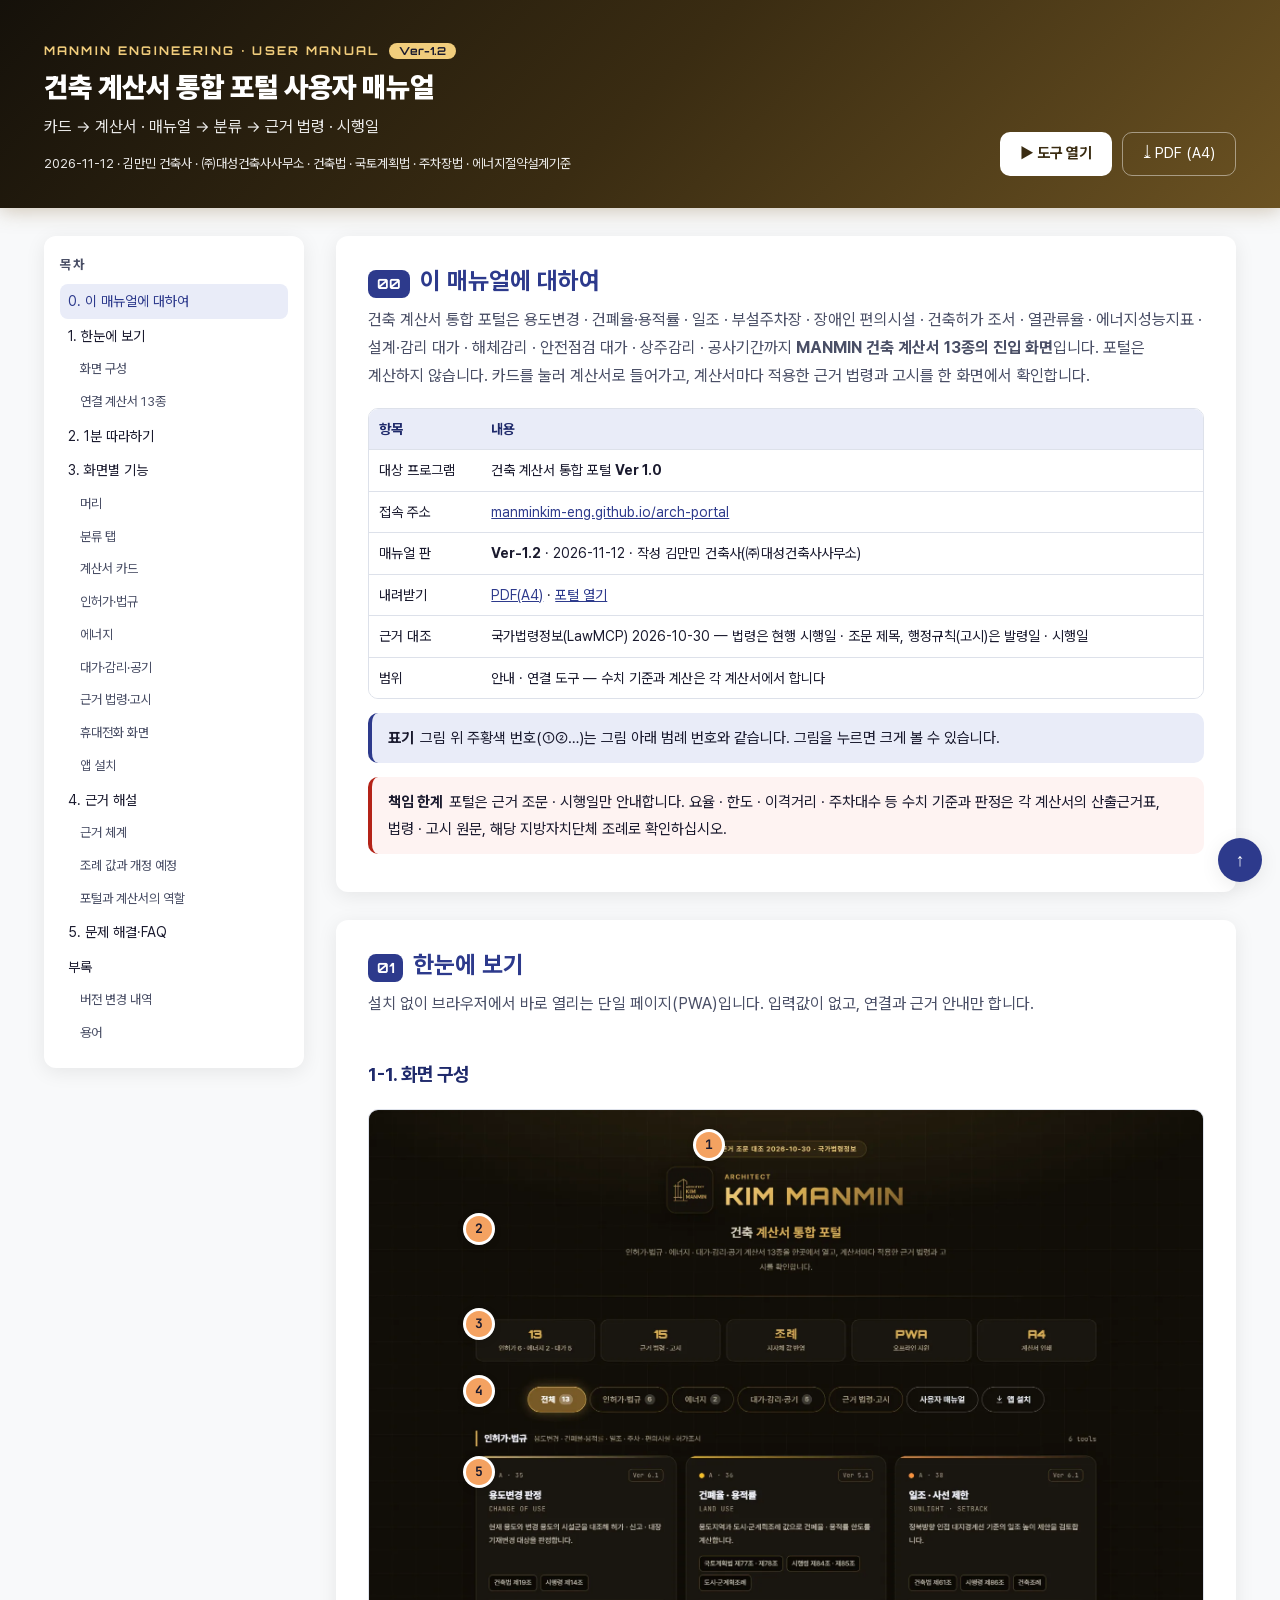
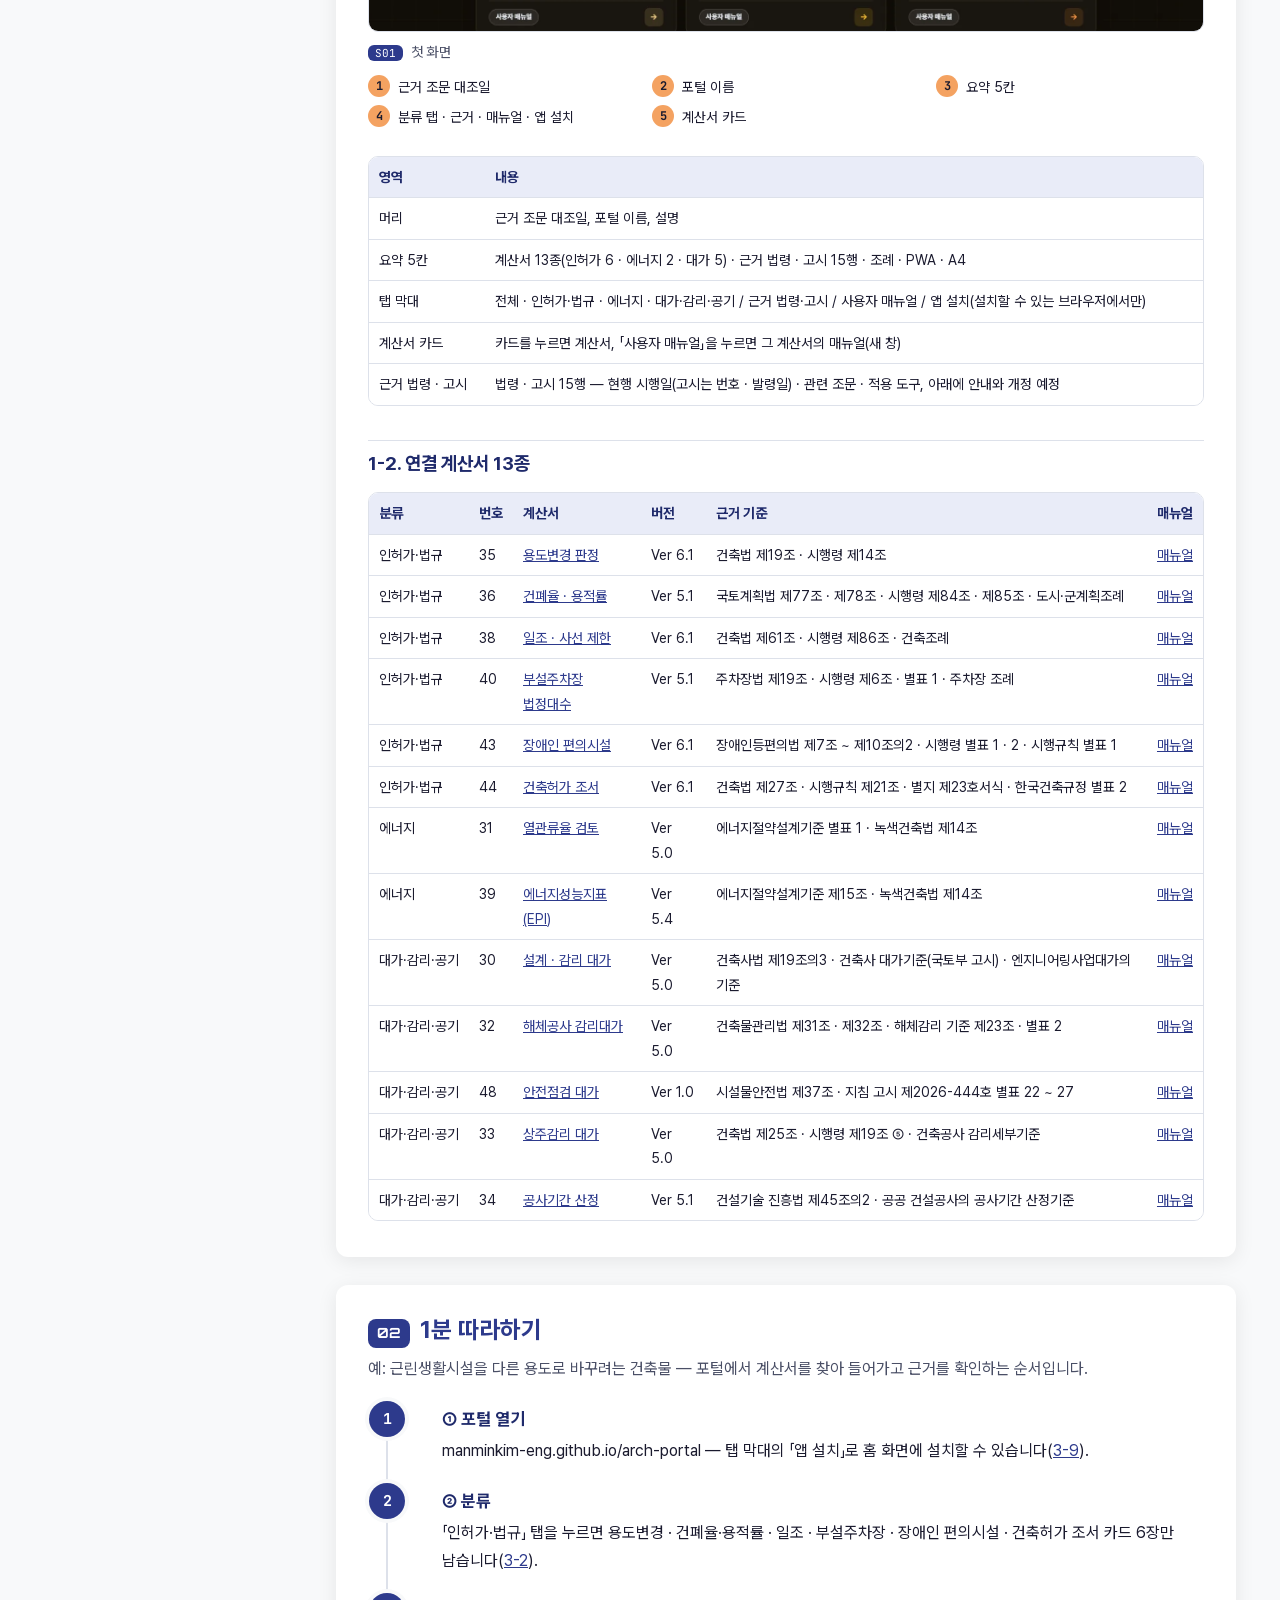
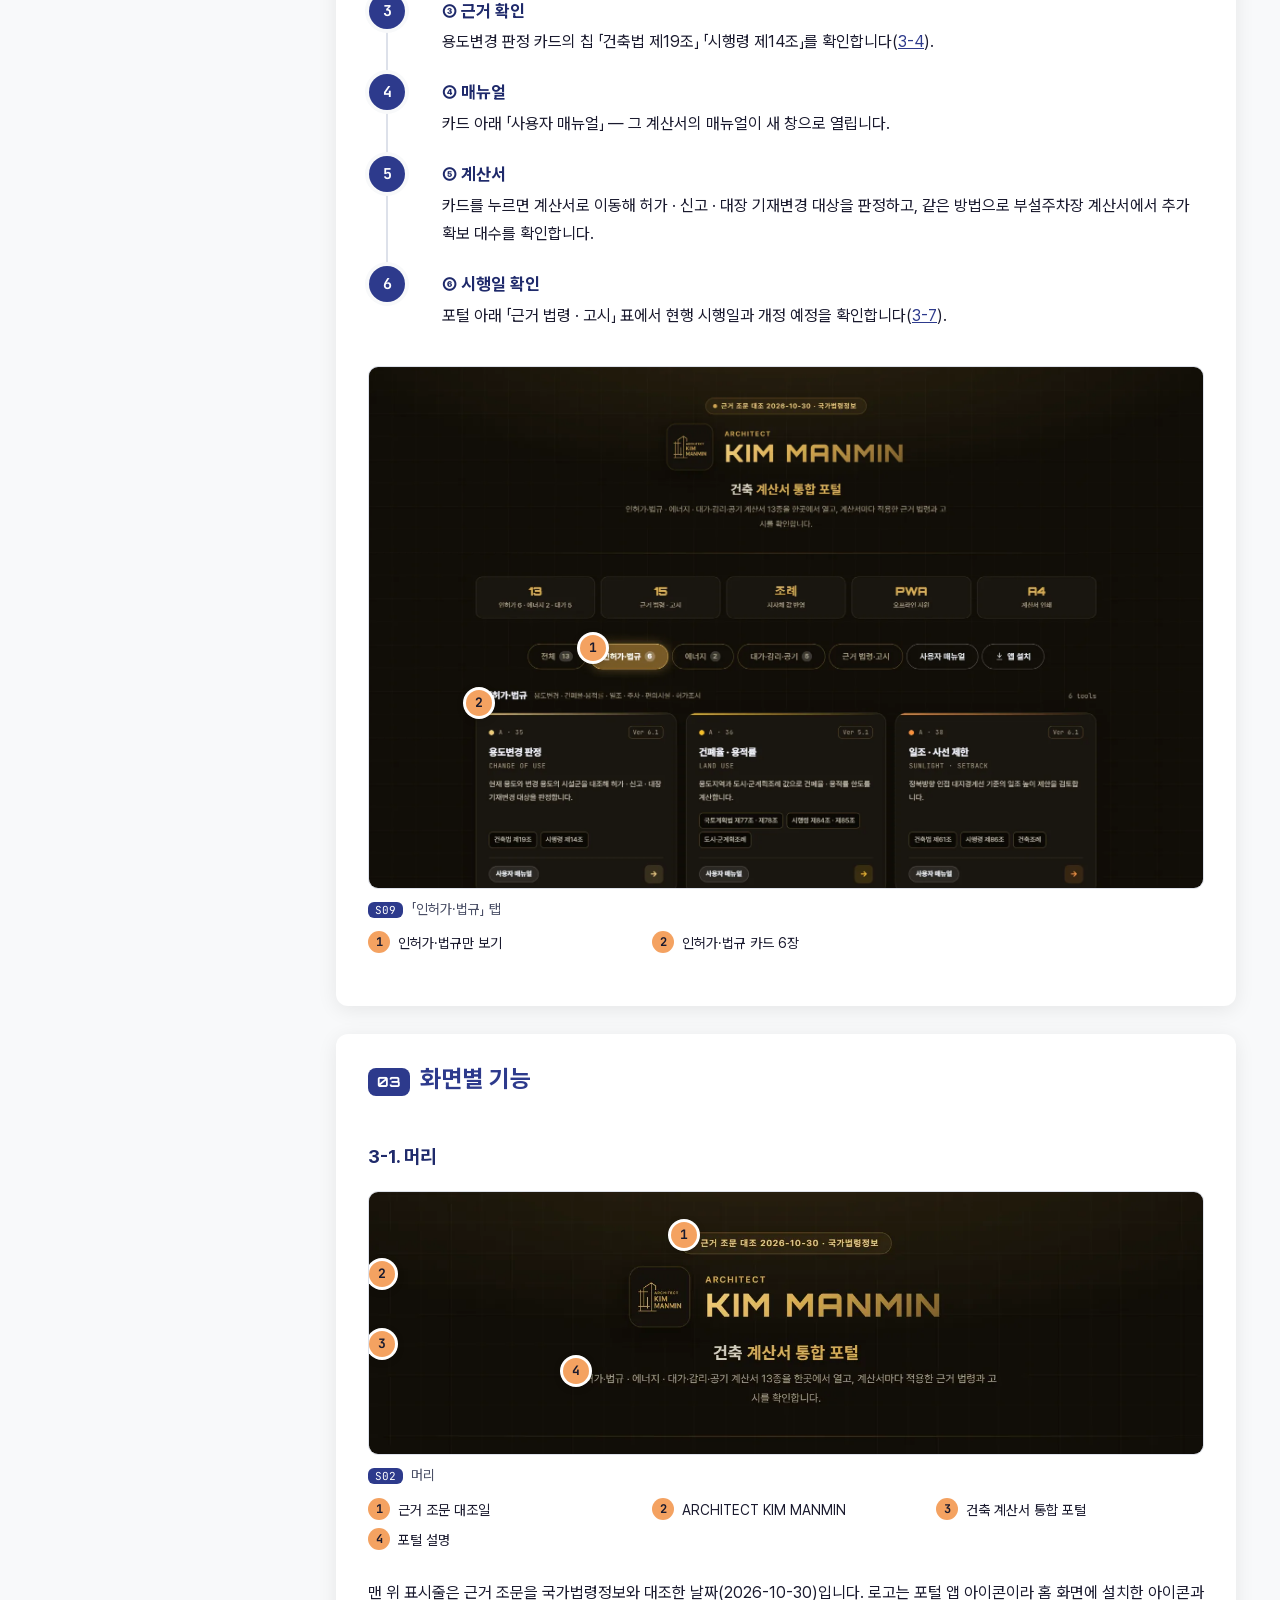
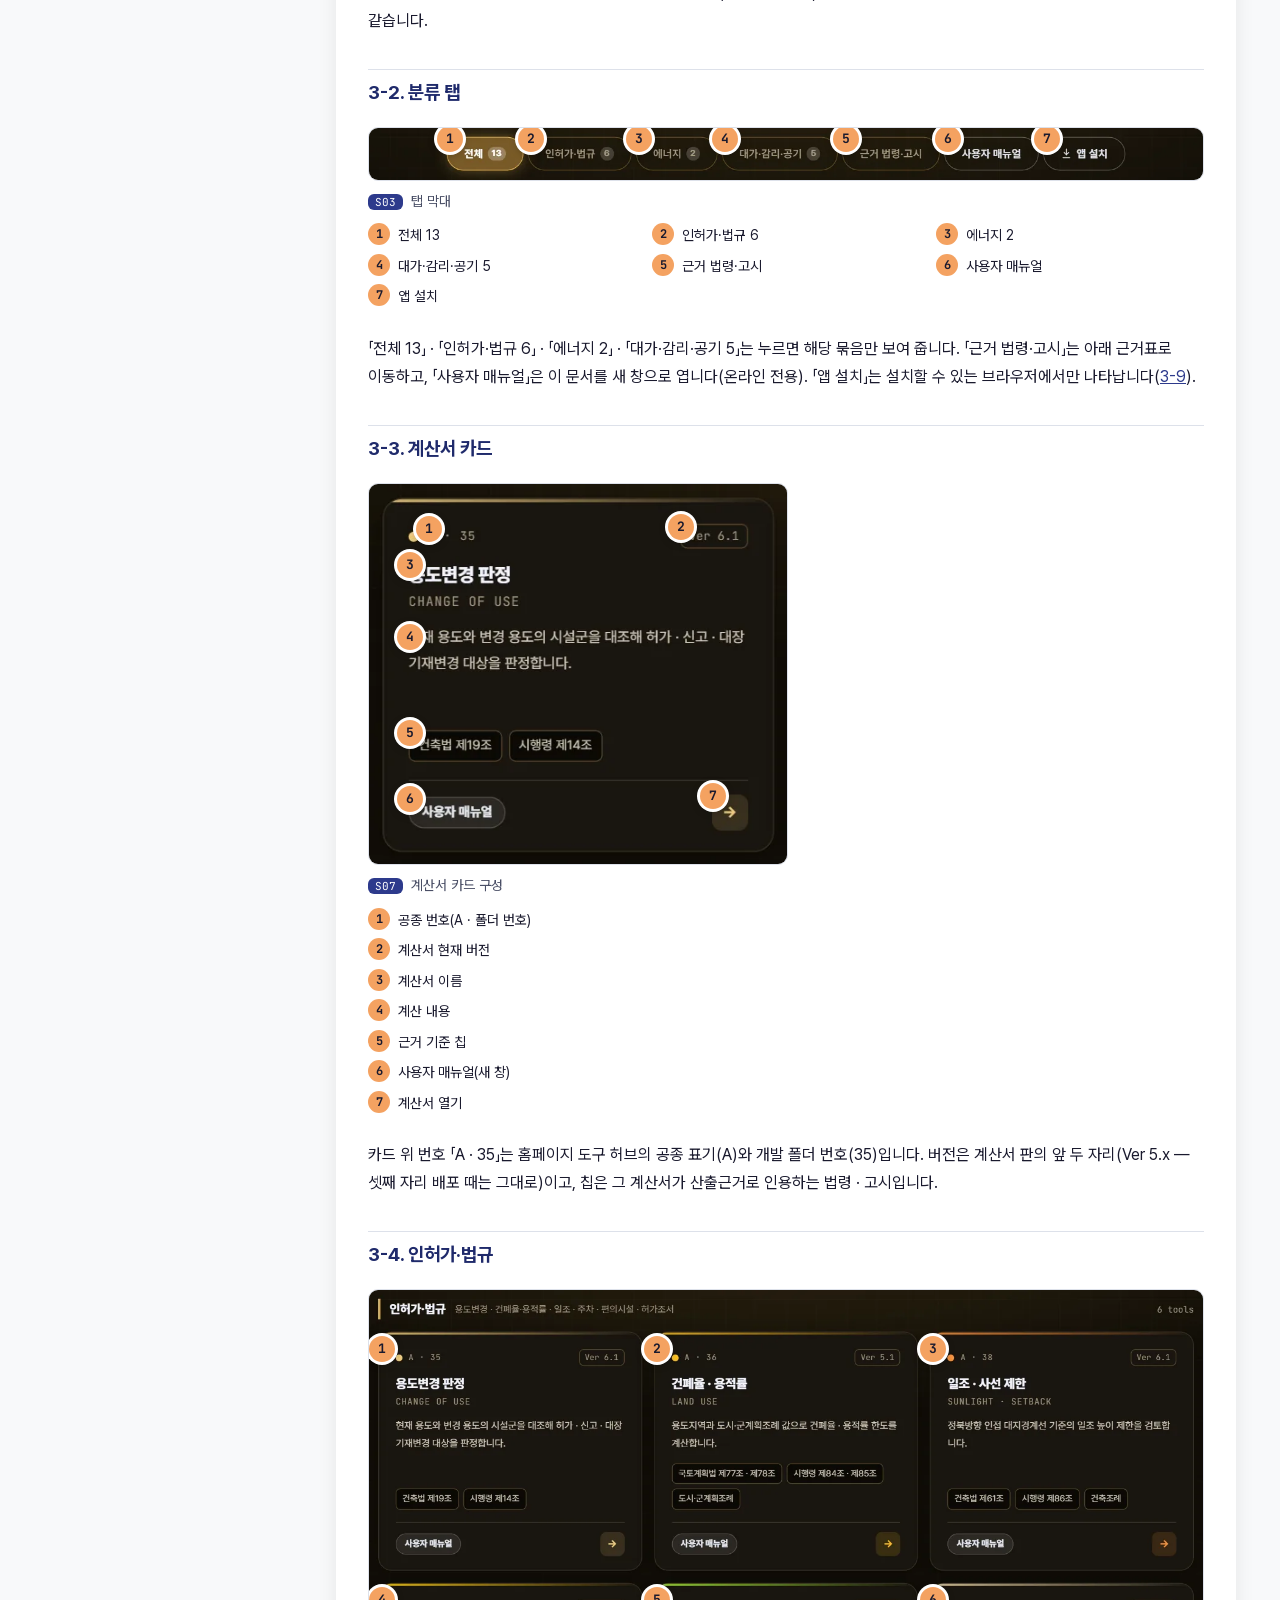
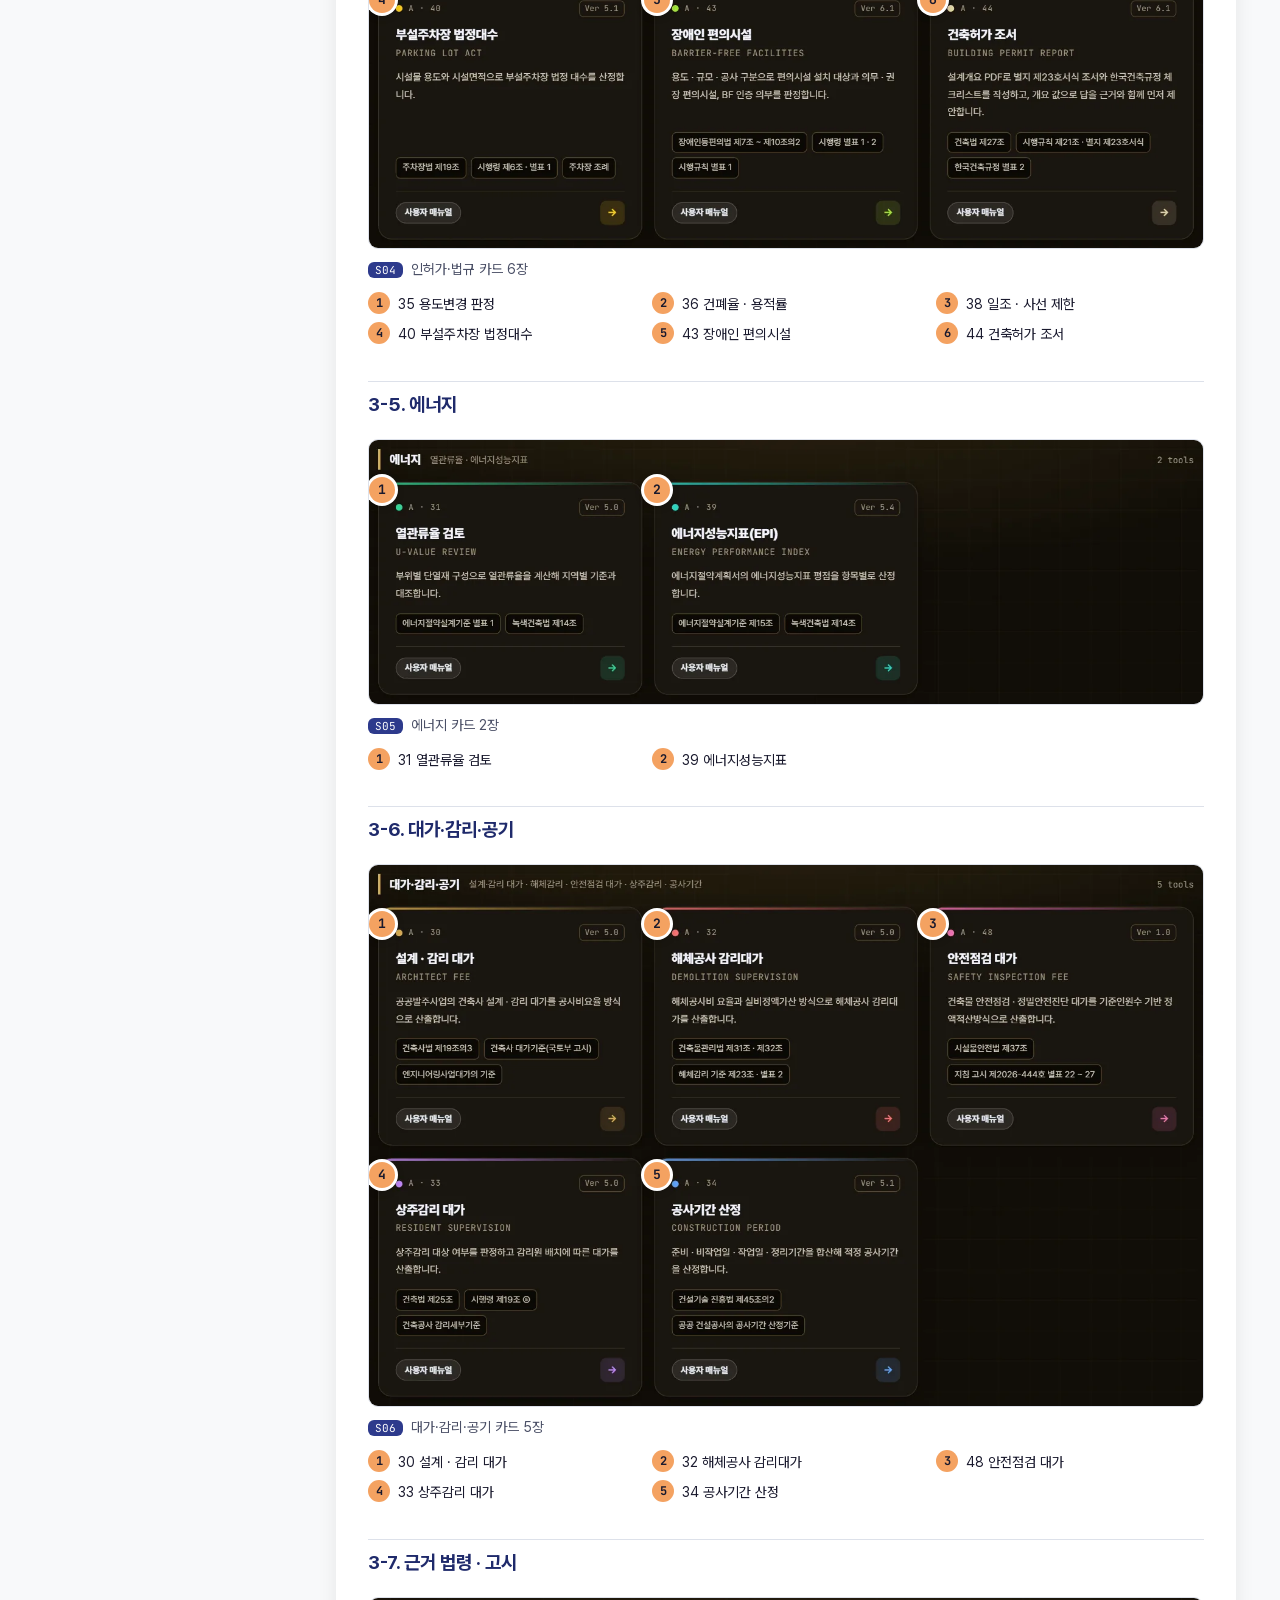
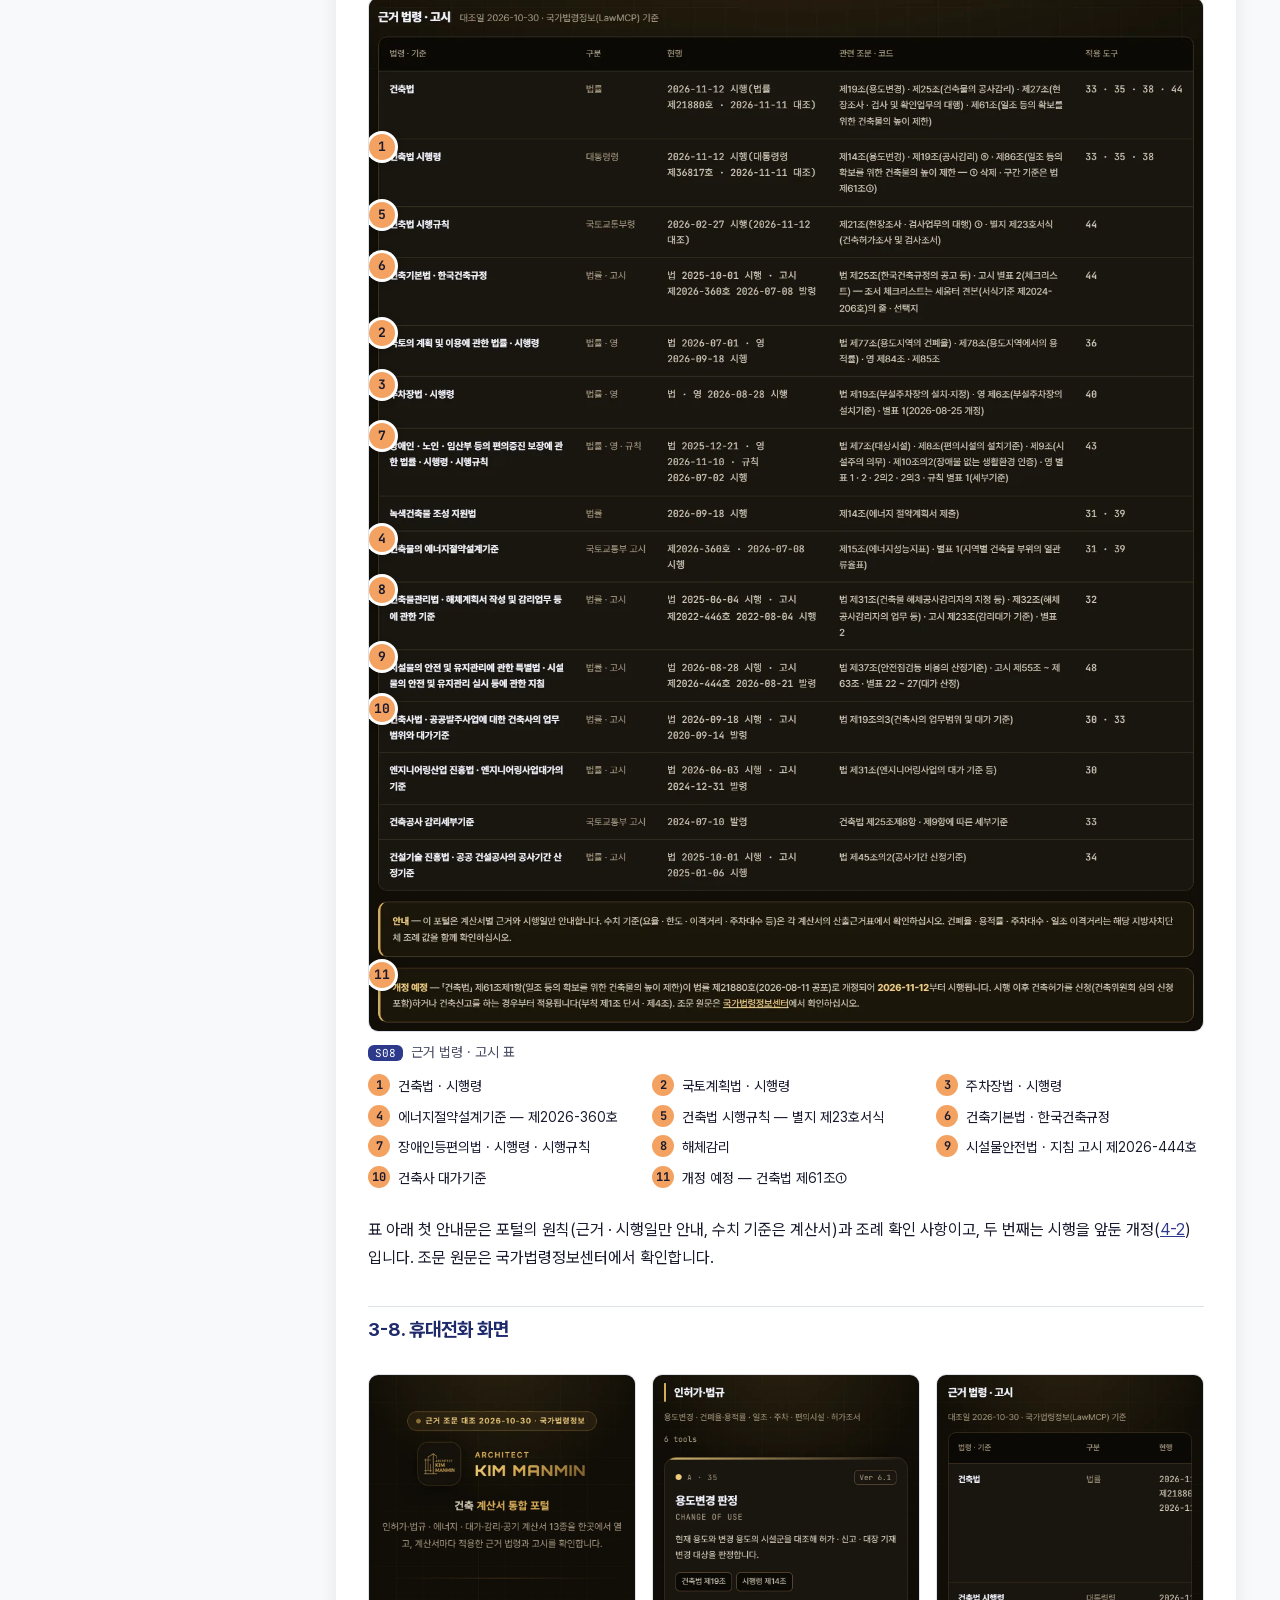
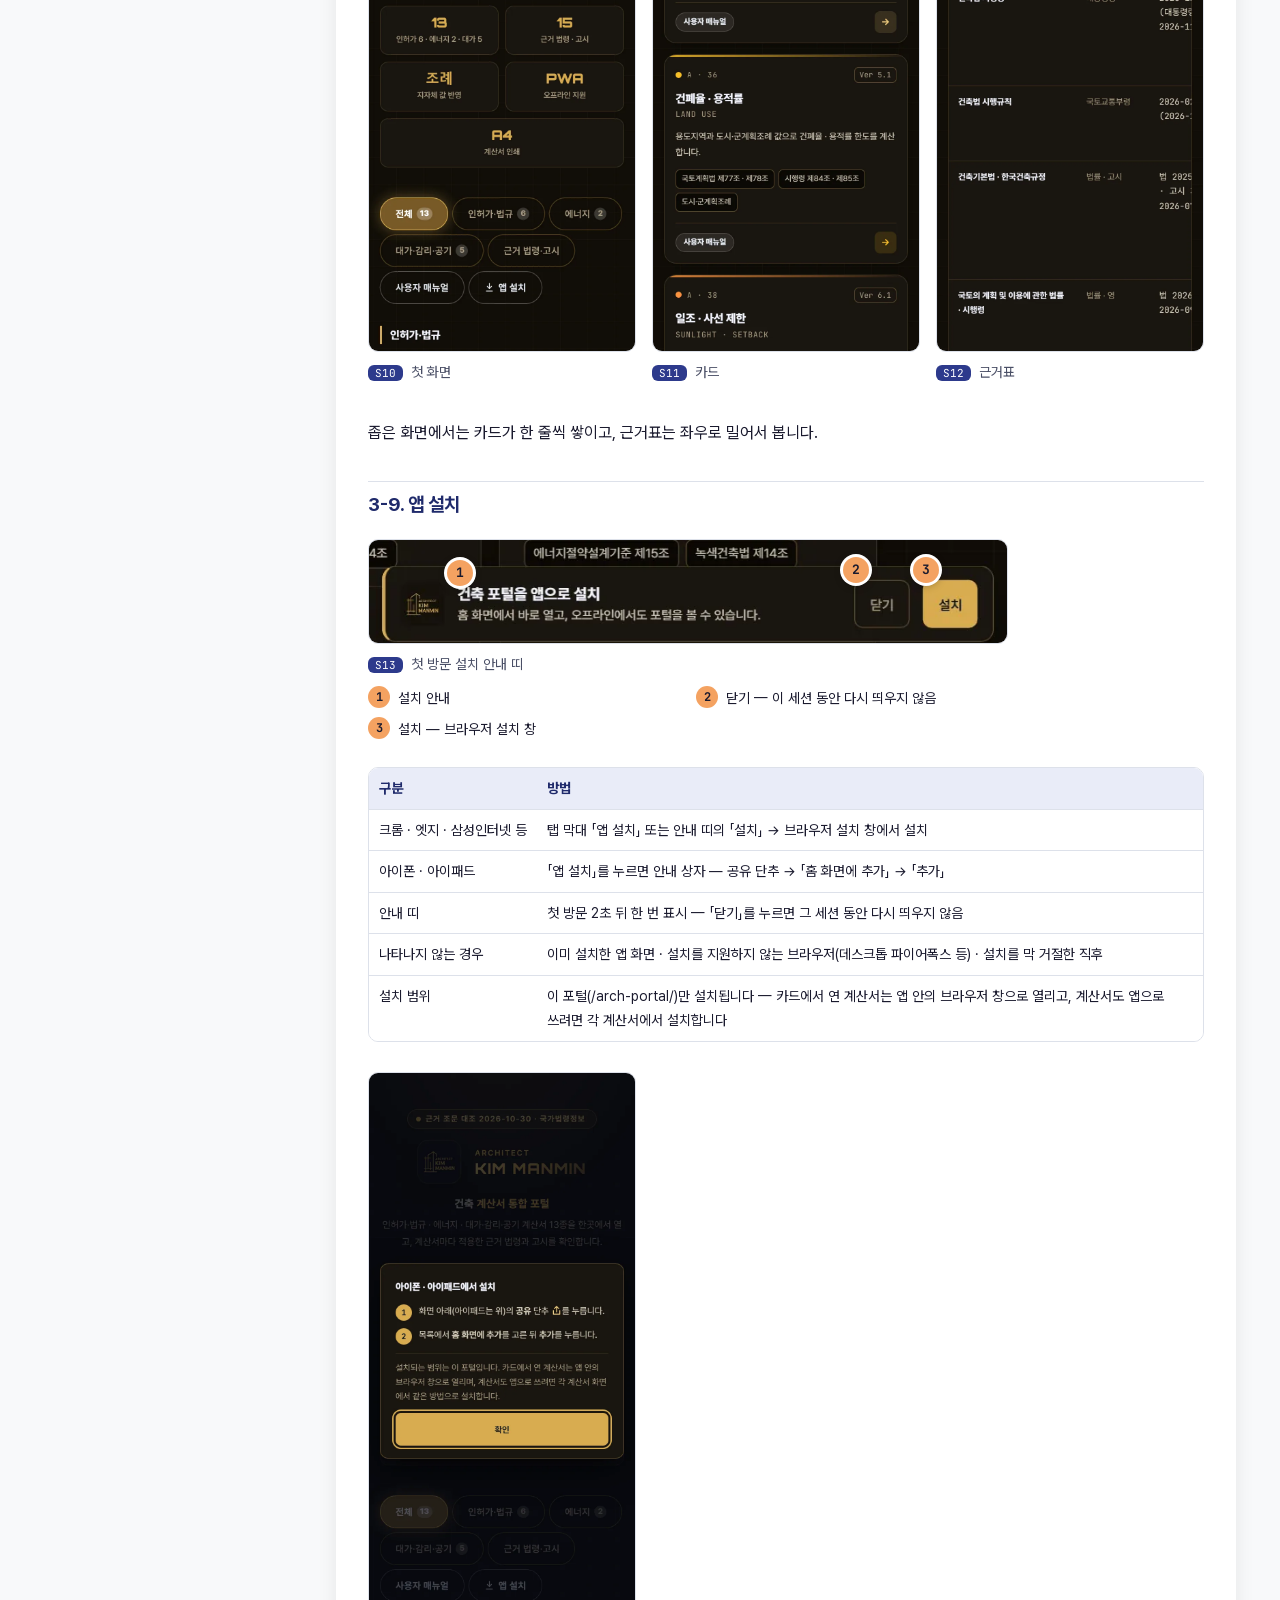
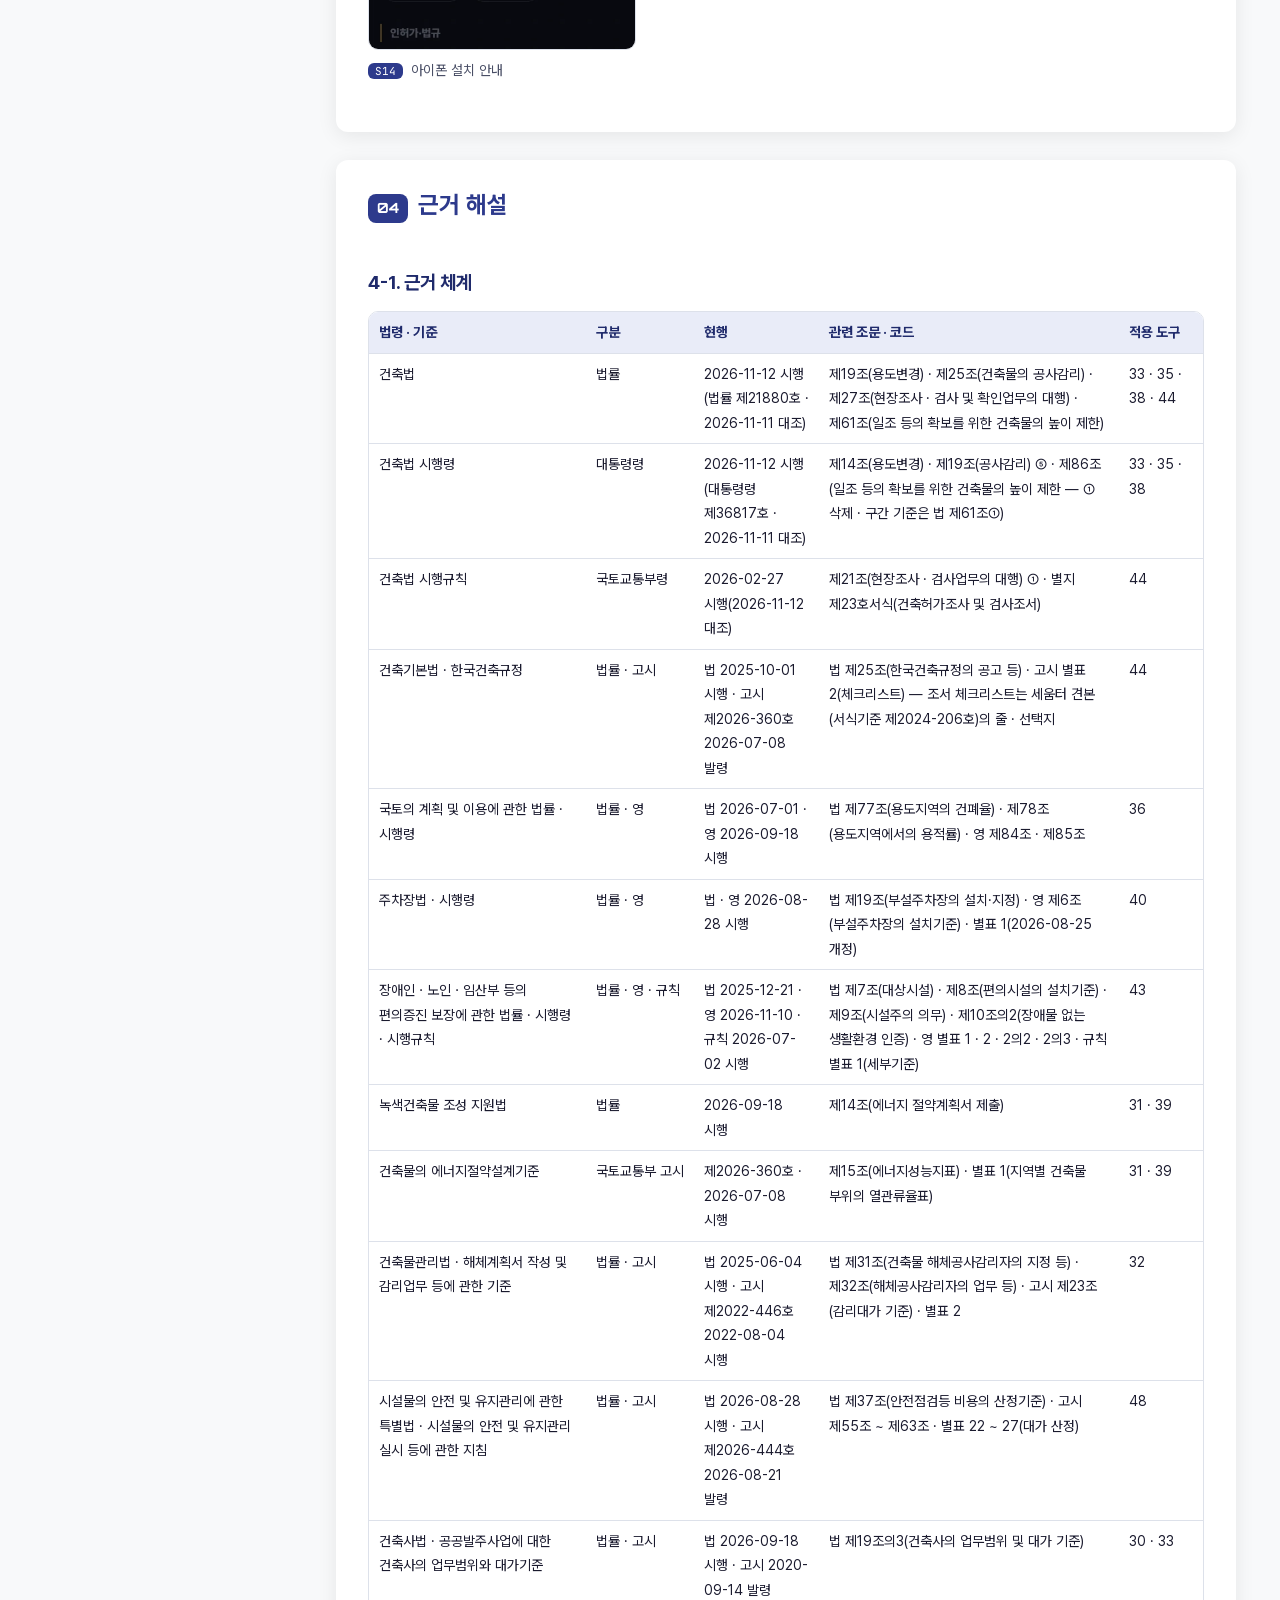
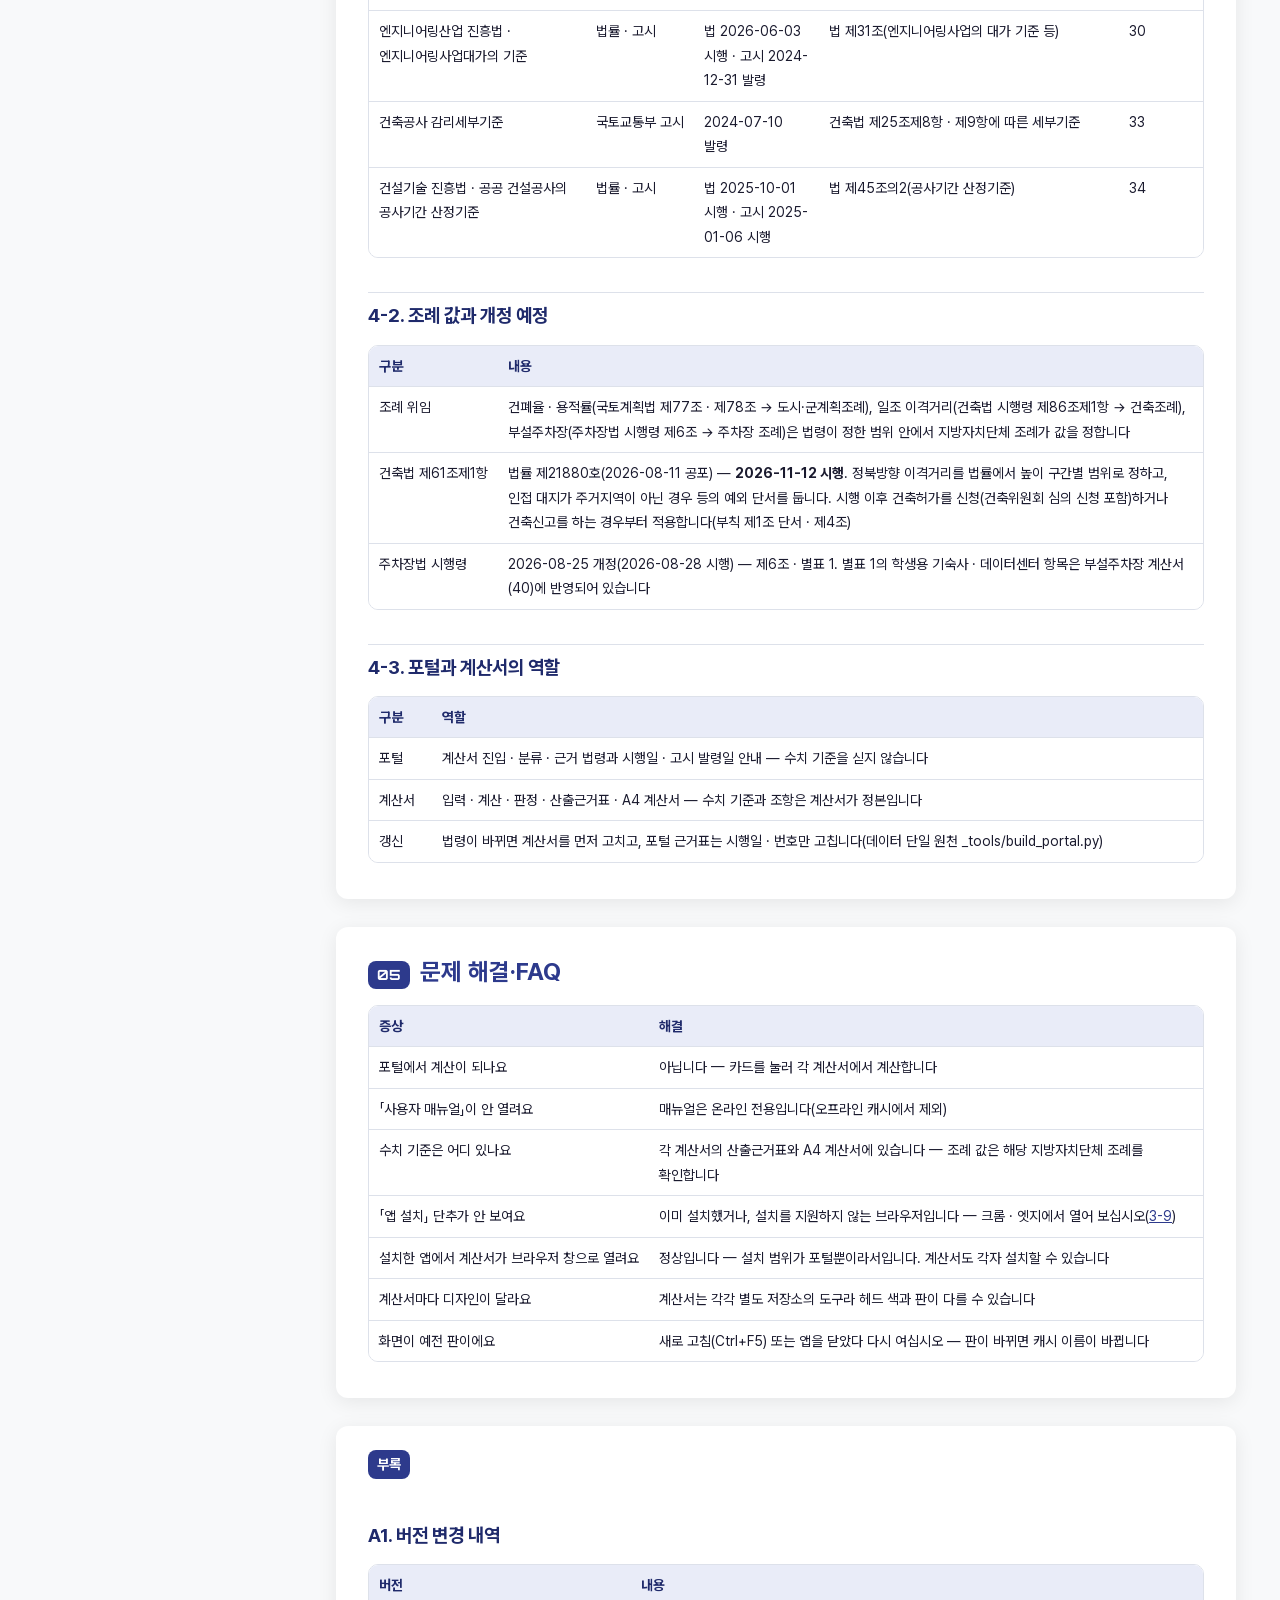
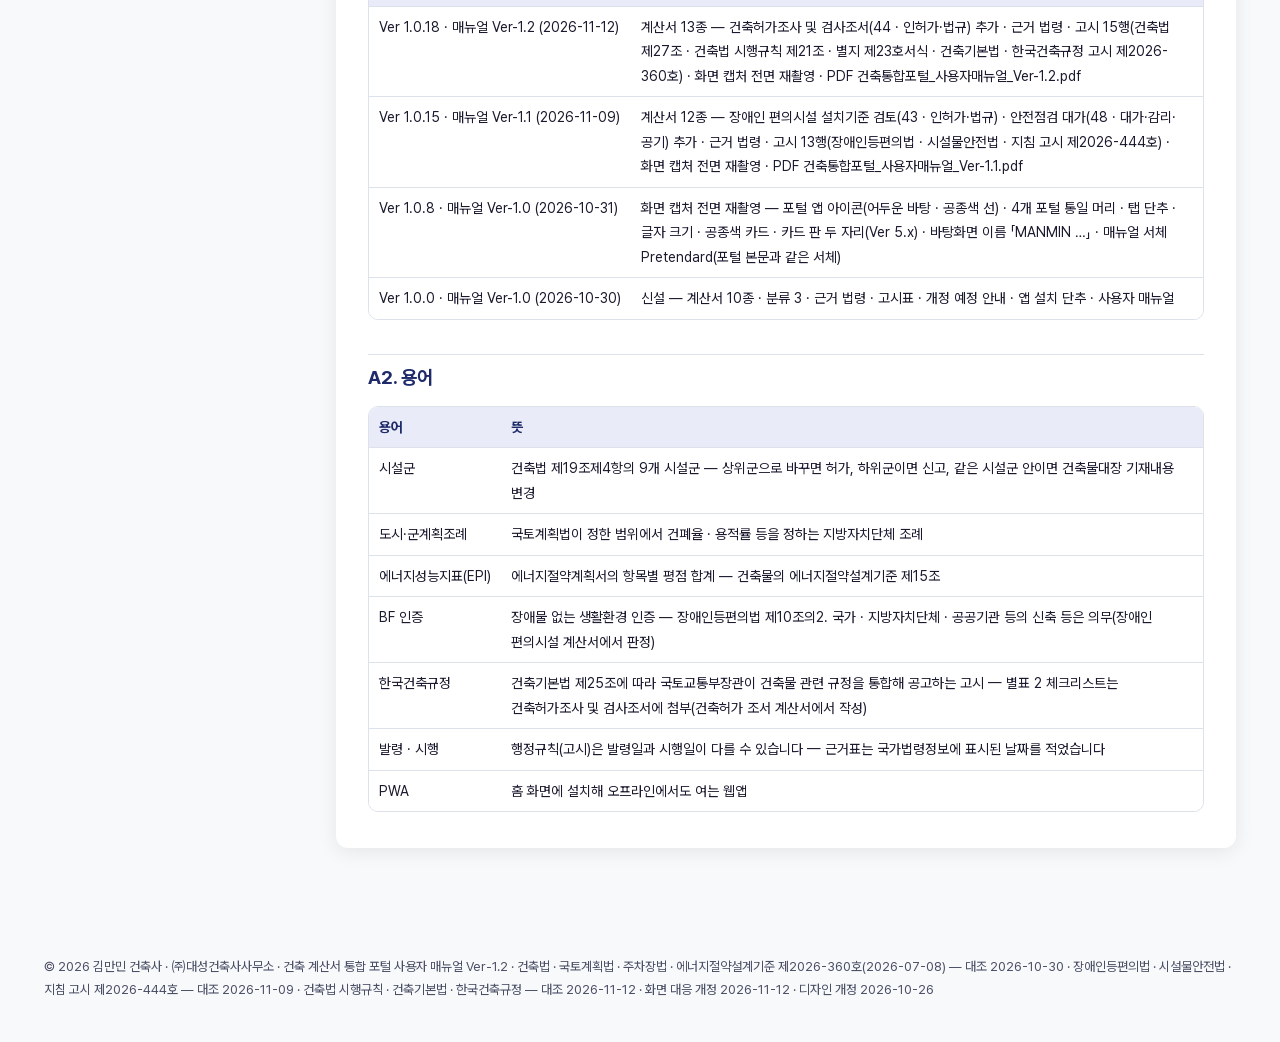
==== commit a3563958: "v1.0.18 — 건축허가 조서(44) 카드 · 근거 15행 · 사용자 매뉴얼 Ver-1.2 (§25-6-70) Co-Authored-By: Claude Opus 5.5 <nore" ====
--- a/manual/index.html
+++ b/manual/index.html
@@ -1,8 +1,8 @@
 <!doctype html>
 <html lang="ko"><head>
 <meta charset="utf-8"><meta name="viewport" content="width=device-width,initial-scale=1">
-<title>건축 계산서 통합 포털 사용자 매뉴얼 Ver-1.1 · MANMIN</title>
-<meta name="description" content="건축 계산서 통합 포털 사용자 매뉴얼 — 연결 계산서 12종, 근거 법령 · 고시 안내">
+<title>건축 계산서 통합 포털 사용자 매뉴얼 Ver-1.2 · MANMIN</title>
+<meta name="description" content="건축 계산서 통합 포털 사용자 매뉴얼 — 연결 계산서 13종, 근거 법령 · 고시 안내">
 <meta name="author" content="김만민 건축사 · ㈜대성건축사사무소">
 <meta name="theme-color" content="#3a2c12"><meta name="color-scheme" content="light dark">
 <link rel="stylesheet" href="./assets/fonts/manmin-fonts.css">
@@ -199,14 +199,14 @@
 <div class="mh-prog" aria-hidden="true"><i></i></div>
 <header class="top"><div class="top-in">
 <div class="mh-main">
-<div class="mh-eb"><span class="eyebrow">MANMIN ENGINEERING · USER MANUAL</span><span class="mh-ver">Ver-1.1</span></div>
+<div class="mh-eb"><span class="eyebrow">MANMIN ENGINEERING · USER MANUAL</span><span class="mh-ver">Ver-1.2</span></div>
 <h1>건축 계산서 통합 포털 사용자 매뉴얼</h1>
 <p class="sub">카드 → 계산서 · 매뉴얼 → 분류 → 근거 법령 · 시행일</p>
-<p class="mh-meta">2026-11-09 · 김만민 건축사 · ㈜대성건축사사무소 · 건축법 · 국토계획법 · 주차장법 · 에너지절약설계기준</p>
+<p class="mh-meta">2026-11-12 · 김만민 건축사 · ㈜대성건축사사무소 · 건축법 · 국토계획법 · 주차장법 · 에너지절약설계기준</p>
 </div>
-<div class="mh-act"><a class="mh-btn pri" href="../index.html" aria-label="통합 포털 열기">▶ 도구 열기</a><a class="mh-btn sec" href="건축통합포털_사용자매뉴얼_Ver-1.1.pdf" download>⤓ PDF (A4)</a></div>
+<div class="mh-act"><a class="mh-btn pri" href="../index.html" aria-label="통합 포털 열기">▶ 도구 열기</a><a class="mh-btn sec" href="건축통합포털_사용자매뉴얼_Ver-1.2.pdf" download>⤓ PDF (A4)</a></div>
 </div></header>
-<div class="wrap"><nav class="toc" aria-label="목차"><details open><summary class="toc-sum">목차 <span aria-hidden="true">▾</span></summary><h2>목차</h2><ol><li><a href="#ch0">0. 이 매뉴얼에 대하여</a></li><li><a href="#ch1">1. 한눈에 보기</a></li><li class="sub"><a href="#s1-1">화면 구성</a></li><li class="sub"><a href="#s1-2">연결 계산서 12종</a></li><li><a href="#ch2">2. 1분 따라하기</a></li><li><a href="#ch3">3. 화면별 기능</a></li><li class="sub"><a href="#s3-1">머리</a></li><li class="sub"><a href="#s3-2">분류 탭</a></li><li class="sub"><a href="#s3-3">계산서 카드</a></li><li class="sub"><a href="#s3-4">인허가·법규</a></li><li class="sub"><a href="#s3-5">에너지</a></li><li class="sub"><a href="#s3-6">대가·감리·공기</a></li><li class="sub"><a href="#s3-7">근거 법령·고시</a></li><li class="sub"><a href="#s3-8">휴대전화 화면</a></li><li class="sub"><a href="#s3-9">앱 설치</a></li><li><a href="#ch4">4. 근거 해설</a></li><li class="sub"><a href="#s4-1">근거 체계</a></li><li class="sub"><a href="#s4-2">조례 값과 개정 예정</a></li><li class="sub"><a href="#s4-3">포털과 계산서의 역할</a></li><li><a href="#ch5">5. 문제 해결·FAQ</a></li><li><a href="#ch6">부록</a></li><li class="sub"><a href="#a1">버전 변경 내역</a></li><li class="sub"><a href="#a2">용어</a></li></ol></details></nav><main><style>
+<div class="wrap"><nav class="toc" aria-label="목차"><details open><summary class="toc-sum">목차 <span aria-hidden="true">▾</span></summary><h2>목차</h2><ol><li><a href="#ch0">0. 이 매뉴얼에 대하여</a></li><li><a href="#ch1">1. 한눈에 보기</a></li><li class="sub"><a href="#s1-1">화면 구성</a></li><li class="sub"><a href="#s1-2">연결 계산서 13종</a></li><li><a href="#ch2">2. 1분 따라하기</a></li><li><a href="#ch3">3. 화면별 기능</a></li><li class="sub"><a href="#s3-1">머리</a></li><li class="sub"><a href="#s3-2">분류 탭</a></li><li class="sub"><a href="#s3-3">계산서 카드</a></li><li class="sub"><a href="#s3-4">인허가·법규</a></li><li class="sub"><a href="#s3-5">에너지</a></li><li class="sub"><a href="#s3-6">대가·감리·공기</a></li><li class="sub"><a href="#s3-7">근거 법령·고시</a></li><li class="sub"><a href="#s3-8">휴대전화 화면</a></li><li class="sub"><a href="#s3-9">앱 설치</a></li><li><a href="#ch4">4. 근거 해설</a></li><li class="sub"><a href="#s4-1">근거 체계</a></li><li class="sub"><a href="#s4-2">조례 값과 개정 예정</a></li><li class="sub"><a href="#s4-3">포털과 계산서의 역할</a></li><li><a href="#ch5">5. 문제 해결·FAQ</a></li><li><a href="#ch6">부록</a></li><li class="sub"><a href="#a1">버전 변경 내역</a></li><li class="sub"><a href="#a2">용어</a></li></ol></details></nav><main><style>
 #fig-s07_card{max-width:420px}
 #fig-s13_install_bar{max-width:640px}
 .k1 td:first-child,.k1 th:first-child{white-space:nowrap}
@@ -223,8 +223,8 @@
   .brk .tbl{break-inside:auto}.brk tr{break-inside:avoid}.brk thead{display:table-header-group}
 }
 </style><section class="ch" id="ch0"><h2><span class="n">00</span>이 매뉴얼에 대하여</h2>
-<p class="lead">건축 계산서 통합 포털은 용도변경 · 건폐율·용적률 · 일조 · 부설주차장 · 장애인 편의시설 · 열관류율 · 에너지성능지표 · 설계·감리 대가 · 해체감리 · 안전점검 대가 · 상주감리 · 공사기간까지 <b>MANMIN 건축 계산서 12종의 진입 화면</b>입니다. 포털은 계산하지 않습니다. 카드를 눌러 계산서로 들어가고, 계산서마다 적용한 근거 법령과 고시를 한 화면에서 확인합니다.</p>
-<div class="k1"><div class="tbl"><table><thead><tr><th class="">항목</th><th class="">내용</th></tr></thead><tbody><tr><td class="">대상 프로그램</td><td class="">건축 계산서 통합 포털 <b>Ver 1.0</b></td></tr><tr><td class="">접속 주소</td><td class=""><a href="https://manminkim-eng.github.io/arch-portal/" target="_blank" rel="noopener">manminkim-eng.github.io/arch-portal</a></td></tr><tr><td class="">매뉴얼 판</td><td class=""><b>Ver-1.1</b> · 2026-11-09 · 작성 김만민 건축사(㈜대성건축사사무소)</td></tr><tr><td class="">내려받기</td><td class=""><a href="건축통합포털_사용자매뉴얼_Ver-1.1.pdf" download>PDF(A4)</a> · <a href="../index.html">포털 열기</a></td></tr><tr><td class="">근거 대조</td><td class="">국가법령정보(LawMCP) 2026-10-30 — 법령은 현행 시행일 · 조문 제목, 행정규칙(고시)은 발령일 · 시행일</td></tr><tr><td class="">범위</td><td class="">안내 · 연결 도구 — 수치 기준과 계산은 각 계산서에서 합니다</td></tr></tbody></table></div></div>
+<p class="lead">건축 계산서 통합 포털은 용도변경 · 건폐율·용적률 · 일조 · 부설주차장 · 장애인 편의시설 · 건축허가 조서 · 열관류율 · 에너지성능지표 · 설계·감리 대가 · 해체감리 · 안전점검 대가 · 상주감리 · 공사기간까지 <b>MANMIN 건축 계산서 13종의 진입 화면</b>입니다. 포털은 계산하지 않습니다. 카드를 눌러 계산서로 들어가고, 계산서마다 적용한 근거 법령과 고시를 한 화면에서 확인합니다.</p>
+<div class="k1"><div class="tbl"><table><thead><tr><th class="">항목</th><th class="">내용</th></tr></thead><tbody><tr><td class="">대상 프로그램</td><td class="">건축 계산서 통합 포털 <b>Ver 1.0</b></td></tr><tr><td class="">접속 주소</td><td class=""><a href="https://manminkim-eng.github.io/arch-portal/" target="_blank" rel="noopener">manminkim-eng.github.io/arch-portal</a></td></tr><tr><td class="">매뉴얼 판</td><td class=""><b>Ver-1.2</b> · 2026-11-12 · 작성 김만민 건축사(㈜대성건축사사무소)</td></tr><tr><td class="">내려받기</td><td class=""><a href="건축통합포털_사용자매뉴얼_Ver-1.2.pdf" download>PDF(A4)</a> · <a href="../index.html">포털 열기</a></td></tr><tr><td class="">근거 대조</td><td class="">국가법령정보(LawMCP) 2026-10-30 — 법령은 현행 시행일 · 조문 제목, 행정규칙(고시)은 발령일 · 시행일</td></tr><tr><td class="">범위</td><td class="">안내 · 연결 도구 — 수치 기준과 계산은 각 계산서에서 합니다</td></tr></tbody></table></div></div>
 <div class="note"><b>표기</b>그림 위 주황색 번호(①②…)는 그림 아래 범례 번호와 같습니다. 그림을 누르면 크게 볼 수 있습니다.</div>
 <div class="warn"><b>책임 한계</b>포털은 근거 조문 · 시행일만 안내합니다. 요율 · 한도 · 이격거리 · 주차대수 등 수치 기준과 판정은 각 계산서의 산출근거표, 법령 · 고시 원문, 해당 지방자치단체 조례로 확인하십시오.</div>
 </section>
@@ -232,40 +232,40 @@
 <p class="lead">설치 없이 브라우저에서 바로 열리는 단일 페이지(PWA)입니다. 입력값이 없고, 연결과 근거 안내만 합니다.</p>
 <h3 id="s1-1">1-1. 화면 구성</h3>
 <figure class="shot" id="fig-s01_overview"><div class="frame"><img src="images/s01_overview.webp" width="1440" height="900" loading="lazy" alt="첫 화면"><span class="pin" style="left:40.74%;top:6.74%">1</span><span class="pin" style="left:13.18%;top:22.75%">2</span><span class="pin" style="left:13.18%;top:41.00%">3</span><span class="pin" style="left:13.18%;top:53.90%">4</span><span class="pin" style="left:13.18%;top:69.35%">5</span></div><figcaption><span class="fno">S01</span>첫 화면</figcaption><ol class="legend"><li><b>1</b><span>근거 조문 대조일</span></li><li><b>2</b><span>포털 이름</span></li><li><b>3</b><span>요약 5칸</span></li><li><b>4</b><span>분류 탭 · 근거 · 매뉴얼 · 앱 설치</span></li><li><b>5</b><span>계산서 카드</span></li></ol></figure>
-<div class="k1"><div class="tbl"><table><thead><tr><th class="">영역</th><th class="">내용</th></tr></thead><tbody><tr><td class="">머리</td><td class="">근거 조문 대조일, 포털 이름, 설명</td></tr><tr><td class="">요약 5칸</td><td class="">계산서 12종(인허가 5 · 에너지 2 · 대가 5) · 근거 법령 · 고시 13행 · 조례 · PWA · A4</td></tr><tr><td class="">탭 막대</td><td class="">전체 · 인허가·법규 · 에너지 · 대가·감리·공기 / 근거 법령·고시 / 사용자 매뉴얼 / 앱 설치(설치할 수 있는 브라우저에서만)</td></tr><tr><td class="">계산서 카드</td><td class="">카드를 누르면 계산서, 「사용자 매뉴얼」을 누르면 그 계산서의 매뉴얼(새 창)</td></tr><tr><td class="">근거 법령 · 고시</td><td class="">법령 · 고시 13행 — 현행 시행일(고시는 번호 · 발령일) · 관련 조문 · 적용 도구, 아래에 안내와 개정 예정</td></tr></tbody></table></div></div>
-<h3 id="s1-2">1-2. 연결 계산서 12종</h3>
-<div class="brk"><div class="k1"><div class="tbl"><table><thead><tr><th class="">분류</th><th class="">번호</th><th class="">계산서</th><th class="">버전</th><th class="">근거 기준</th><th class="">매뉴얼</th></tr></thead><tbody><tr><td class="">인허가·법규</td><td class="">35</td><td class=""><a href="https://manminkim-eng.github.io/Change-of-Use/" target="_blank" rel="noopener">용도변경 판정</a></td><td class="">Ver 5.0</td><td class="">건축법 제19조 · 시행령 제14조</td><td class=""><a href="https://manminkim-eng.github.io/Change-of-Use/manual/" target="_blank" rel="noopener">매뉴얼</a></td></tr><tr><td class="">인허가·법규</td><td class="">36</td><td class=""><a href="https://manminkim-eng.github.io/Land-Use/" target="_blank" rel="noopener">건폐율 · 용적률</a></td><td class="">Ver 5.1</td><td class="">국토계획법 제77조 · 제78조 · 시행령 제84조 · 제85조 · 도시·군계획조례</td><td class=""><a href="https://manminkim-eng.github.io/Land-Use/manual/" target="_blank" rel="noopener">매뉴얼</a></td></tr><tr><td class="">인허가·법규</td><td class="">38</td><td class=""><a href="https://manminkim-eng.github.io/Architectural-line/" target="_blank" rel="noopener">일조 · 사선 제한</a></td><td class="">Ver 5.1</td><td class="">건축법 제61조 · 시행령 제86조 · 건축조례</td><td class=""><a href="https://manminkim-eng.github.io/Architectural-line/manual/" target="_blank" rel="noopener">매뉴얼</a></td></tr><tr><td class="">인허가·법규</td><td class="">40</td><td class=""><a href="https://manminkim-eng.github.io/Parking-Lot-Act/" target="_blank" rel="noopener">부설주차장 법정대수</a></td><td class="">Ver 5.1</td><td class="">주차장법 제19조 · 시행령 제6조 · 별표 1 · 주차장 조례</td><td class=""><a href="https://manminkim-eng.github.io/Parking-Lot-Act/manual/" target="_blank" rel="noopener">매뉴얼</a></td></tr><tr><td class="">인허가·법규</td><td class="">43</td><td class=""><a href="https://manminkim-eng.github.io/Barrier-Free-Facilities/" target="_blank" rel="noopener">장애인 편의시설</a></td><td class="">Ver 1.2</td><td class="">장애인등편의법 제7조 ~ 제10조의2 · 시행령 별표 1 · 2 · 시행규칙 별표 1</td><td class=""><a href="https://manminkim-eng.github.io/Barrier-Free-Facilities/manual/" target="_blank" rel="noopener">매뉴얼</a></td></tr><tr><td class="">에너지</td><td class="">31</td><td class=""><a href="https://manminkim-eng.github.io/u-value-app-/" target="_blank" rel="noopener">열관류율 검토</a></td><td class="">Ver 5.0</td><td class="">에너지절약설계기준 별표 1 · 녹색건축법 제14조</td><td class=""><a href="https://manminkim-eng.github.io/u-value-app-/manual/" target="_blank" rel="noopener">매뉴얼</a></td></tr><tr><td class="">에너지</td><td class="">39</td><td class=""><a href="https://manminkim-eng.github.io/Energy-Performance-Index/" target="_blank" rel="noopener">에너지성능지표(EPI)</a></td><td class="">Ver 5.4</td><td class="">에너지절약설계기준 제15조 · 녹색건축법 제14조</td><td class=""><a href="https://manminkim-eng.github.io/Energy-Performance-Index/manual/" target="_blank" rel="noopener">매뉴얼</a></td></tr><tr><td class="">대가·감리·공기</td><td class="">30</td><td class=""><a href="https://manminkim-eng.github.io/1architect-fee-app/" target="_blank" rel="noopener">설계 · 감리 대가</a></td><td class="">Ver 5.0</td><td class="">건축사법 제19조의3 · 건축사 대가기준(국토부 고시) · 엔지니어링사업대가의 기준</td><td class=""><a href="https://manminkim-eng.github.io/1architect-fee-app/manual/" target="_blank" rel="noopener">매뉴얼</a></td></tr><tr><td class="">대가·감리·공기</td><td class="">32</td><td class=""><a href="https://manminkim-eng.github.io/demolition-calc/" target="_blank" rel="noopener">해체공사 감리대가</a></td><td class="">Ver 5.0</td><td class="">건축물관리법 제31조 · 제32조 · 해체감리 기준 제23조 · 별표 2</td><td class=""><a href="https://manminkim-eng.github.io/demolition-calc/manual/" target="_blank" rel="noopener">매뉴얼</a></td></tr><tr><td class="">대가·감리·공기</td><td class="">48</td><td class=""><a href="https://manminkim-eng.github.io/safety-inspection-fee/" target="_blank" rel="noopener">안전점검 대가</a></td><td class="">Ver 1.0</td><td class="">시설물안전법 제37조 · 지침 고시 제2026-444호 별표 22 ~ 27</td><td class=""><a href="https://manminkim-eng.github.io/safety-inspection-fee/manual/" target="_blank" rel="noopener">매뉴얼</a></td></tr><tr><td class="">대가·감리·공기</td><td class="">33</td><td class=""><a href="https://manminkim-eng.github.io/arch-supervision/" target="_blank" rel="noopener">상주감리 대가</a></td><td class="">Ver 5.0</td><td class="">건축법 제25조 · 시행령 제19조 ⑤ · 건축공사 감리세부기준</td><td class=""><a href="https://manminkim-eng.github.io/arch-supervision/manual/" target="_blank" rel="noopener">매뉴얼</a></td></tr><tr><td class="">대가·감리·공기</td><td class="">34</td><td class=""><a href="https://manminkim-eng.github.io/construction-air/" target="_blank" rel="noopener">공사기간 산정</a></td><td class="">Ver 5.1</td><td class="">건설기술 진흥법 제45조의2 · 공공 건설공사의 공사기간 산정기준</td><td class=""><a href="https://manminkim-eng.github.io/construction-air/manual/" target="_blank" rel="noopener">매뉴얼</a></td></tr></tbody></table></div></div></div>
+<div class="k1"><div class="tbl"><table><thead><tr><th class="">영역</th><th class="">내용</th></tr></thead><tbody><tr><td class="">머리</td><td class="">근거 조문 대조일, 포털 이름, 설명</td></tr><tr><td class="">요약 5칸</td><td class="">계산서 13종(인허가 6 · 에너지 2 · 대가 5) · 근거 법령 · 고시 15행 · 조례 · PWA · A4</td></tr><tr><td class="">탭 막대</td><td class="">전체 · 인허가·법규 · 에너지 · 대가·감리·공기 / 근거 법령·고시 / 사용자 매뉴얼 / 앱 설치(설치할 수 있는 브라우저에서만)</td></tr><tr><td class="">계산서 카드</td><td class="">카드를 누르면 계산서, 「사용자 매뉴얼」을 누르면 그 계산서의 매뉴얼(새 창)</td></tr><tr><td class="">근거 법령 · 고시</td><td class="">법령 · 고시 15행 — 현행 시행일(고시는 번호 · 발령일) · 관련 조문 · 적용 도구, 아래에 안내와 개정 예정</td></tr></tbody></table></div></div>
+<h3 id="s1-2">1-2. 연결 계산서 13종</h3>
+<div class="brk"><div class="k1"><div class="tbl"><table><thead><tr><th class="">분류</th><th class="">번호</th><th class="">계산서</th><th class="">버전</th><th class="">근거 기준</th><th class="">매뉴얼</th></tr></thead><tbody><tr><td class="">인허가·법규</td><td class="">35</td><td class=""><a href="https://manminkim-eng.github.io/Change-of-Use/" target="_blank" rel="noopener">용도변경 판정</a></td><td class="">Ver 6.1</td><td class="">건축법 제19조 · 시행령 제14조</td><td class=""><a href="https://manminkim-eng.github.io/Change-of-Use/manual/" target="_blank" rel="noopener">매뉴얼</a></td></tr><tr><td class="">인허가·법규</td><td class="">36</td><td class=""><a href="https://manminkim-eng.github.io/Land-Use/" target="_blank" rel="noopener">건폐율 · 용적률</a></td><td class="">Ver 5.1</td><td class="">국토계획법 제77조 · 제78조 · 시행령 제84조 · 제85조 · 도시·군계획조례</td><td class=""><a href="https://manminkim-eng.github.io/Land-Use/manual/" target="_blank" rel="noopener">매뉴얼</a></td></tr><tr><td class="">인허가·법규</td><td class="">38</td><td class=""><a href="https://manminkim-eng.github.io/Architectural-line/" target="_blank" rel="noopener">일조 · 사선 제한</a></td><td class="">Ver 6.1</td><td class="">건축법 제61조 · 시행령 제86조 · 건축조례</td><td class=""><a href="https://manminkim-eng.github.io/Architectural-line/manual/" target="_blank" rel="noopener">매뉴얼</a></td></tr><tr><td class="">인허가·법규</td><td class="">40</td><td class=""><a href="https://manminkim-eng.github.io/Parking-Lot-Act/" target="_blank" rel="noopener">부설주차장 법정대수</a></td><td class="">Ver 5.1</td><td class="">주차장법 제19조 · 시행령 제6조 · 별표 1 · 주차장 조례</td><td class=""><a href="https://manminkim-eng.github.io/Parking-Lot-Act/manual/" target="_blank" rel="noopener">매뉴얼</a></td></tr><tr><td class="">인허가·법규</td><td class="">43</td><td class=""><a href="https://manminkim-eng.github.io/Barrier-Free-Facilities/" target="_blank" rel="noopener">장애인 편의시설</a></td><td class="">Ver 6.1</td><td class="">장애인등편의법 제7조 ~ 제10조의2 · 시행령 별표 1 · 2 · 시행규칙 별표 1</td><td class=""><a href="https://manminkim-eng.github.io/Barrier-Free-Facilities/manual/" target="_blank" rel="noopener">매뉴얼</a></td></tr><tr><td class="">인허가·법규</td><td class="">44</td><td class=""><a href="https://manminkim-eng.github.io/Building-Permit-Report/" target="_blank" rel="noopener">건축허가 조서</a></td><td class="">Ver 6.1</td><td class="">건축법 제27조 · 시행규칙 제21조 · 별지 제23호서식 · 한국건축규정 별표 2</td><td class=""><a href="https://manminkim-eng.github.io/Building-Permit-Report/manual/" target="_blank" rel="noopener">매뉴얼</a></td></tr><tr><td class="">에너지</td><td class="">31</td><td class=""><a href="https://manminkim-eng.github.io/u-value-app-/" target="_blank" rel="noopener">열관류율 검토</a></td><td class="">Ver 5.0</td><td class="">에너지절약설계기준 별표 1 · 녹색건축법 제14조</td><td class=""><a href="https://manminkim-eng.github.io/u-value-app-/manual/" target="_blank" rel="noopener">매뉴얼</a></td></tr><tr><td class="">에너지</td><td class="">39</td><td class=""><a href="https://manminkim-eng.github.io/Energy-Performance-Index/" target="_blank" rel="noopener">에너지성능지표(EPI)</a></td><td class="">Ver 5.4</td><td class="">에너지절약설계기준 제15조 · 녹색건축법 제14조</td><td class=""><a href="https://manminkim-eng.github.io/Energy-Performance-Index/manual/" target="_blank" rel="noopener">매뉴얼</a></td></tr><tr><td class="">대가·감리·공기</td><td class="">30</td><td class=""><a href="https://manminkim-eng.github.io/1architect-fee-app/" target="_blank" rel="noopener">설계 · 감리 대가</a></td><td class="">Ver 5.0</td><td class="">건축사법 제19조의3 · 건축사 대가기준(국토부 고시) · 엔지니어링사업대가의 기준</td><td class=""><a href="https://manminkim-eng.github.io/1architect-fee-app/manual/" target="_blank" rel="noopener">매뉴얼</a></td></tr><tr><td class="">대가·감리·공기</td><td class="">32</td><td class=""><a href="https://manminkim-eng.github.io/demolition-calc/" target="_blank" rel="noopener">해체공사 감리대가</a></td><td class="">Ver 5.0</td><td class="">건축물관리법 제31조 · 제32조 · 해체감리 기준 제23조 · 별표 2</td><td class=""><a href="https://manminkim-eng.github.io/demolition-calc/manual/" target="_blank" rel="noopener">매뉴얼</a></td></tr><tr><td class="">대가·감리·공기</td><td class="">48</td><td class=""><a href="https://manminkim-eng.github.io/safety-inspection-fee/" target="_blank" rel="noopener">안전점검 대가</a></td><td class="">Ver 1.0</td><td class="">시설물안전법 제37조 · 지침 고시 제2026-444호 별표 22 ~ 27</td><td class=""><a href="https://manminkim-eng.github.io/safety-inspection-fee/manual/" target="_blank" rel="noopener">매뉴얼</a></td></tr><tr><td class="">대가·감리·공기</td><td class="">33</td><td class=""><a href="https://manminkim-eng.github.io/arch-supervision/" target="_blank" rel="noopener">상주감리 대가</a></td><td class="">Ver 5.0</td><td class="">건축법 제25조 · 시행령 제19조 ⑤ · 건축공사 감리세부기준</td><td class=""><a href="https://manminkim-eng.github.io/arch-supervision/manual/" target="_blank" rel="noopener">매뉴얼</a></td></tr><tr><td class="">대가·감리·공기</td><td class="">34</td><td class=""><a href="https://manminkim-eng.github.io/construction-air/" target="_blank" rel="noopener">공사기간 산정</a></td><td class="">Ver 5.1</td><td class="">건설기술 진흥법 제45조의2 · 공공 건설공사의 공사기간 산정기준</td><td class=""><a href="https://manminkim-eng.github.io/construction-air/manual/" target="_blank" rel="noopener">매뉴얼</a></td></tr></tbody></table></div></div></div>
 </section>
 <section class="ch" id="ch2"><h2><span class="n">02</span>1분 따라하기</h2>
 <p class="lead">예: 근린생활시설을 다른 용도로 바꾸려는 건축물 — 포털에서 계산서를 찾아 들어가고 근거를 확인하는 순서입니다.</p>
 <ol class="steps">
 <li><b class="t">① 포털 열기</b>manminkim-eng.github.io/arch-portal — 탭 막대의 「앱 설치」로 홈 화면에 설치할 수 있습니다(<a href="#s3-9">3-9</a>).</li>
-<li><b class="t">② 분류</b>「인허가·법규」 탭을 누르면 용도변경 · 건폐율·용적률 · 일조 · 부설주차장 · 장애인 편의시설 카드 5장만 남습니다(<a href="#s3-2">3-2</a>).</li>
+<li><b class="t">② 분류</b>「인허가·법규」 탭을 누르면 용도변경 · 건폐율·용적률 · 일조 · 부설주차장 · 장애인 편의시설 · 건축허가 조서 카드 6장만 남습니다(<a href="#s3-2">3-2</a>).</li>
 <li><b class="t">③ 근거 확인</b>용도변경 판정 카드의 칩 「건축법 제19조」 「시행령 제14조」를 확인합니다(<a href="#s3-4">3-4</a>).</li>
 <li><b class="t">④ 매뉴얼</b>카드 아래 「사용자 매뉴얼」 — 그 계산서의 매뉴얼이 새 창으로 열립니다.</li>
 <li><b class="t">⑤ 계산서</b>카드를 누르면 계산서로 이동해 허가 · 신고 · 대장 기재변경 대상을 판정하고, 같은 방법으로 부설주차장 계산서에서 추가 확보 대수를 확인합니다.</li>
 <li><b class="t">⑥ 시행일 확인</b>포털 아래 「근거 법령 · 고시」 표에서 현행 시행일과 개정 예정을 확인합니다(<a href="#s3-7">3-7</a>).</li>
 </ol>
-<figure class="shot" id="fig-s09_permit_tab"><div class="frame"><img src="images/s09_permit_tab.webp" width="1440" height="900" loading="lazy" alt="「인허가·법규」 탭"><span class="pin" style="left:26.81%;top:53.90%">1</span><span class="pin" style="left:13.18%;top:64.55%">2</span></div><figcaption><span class="fno">S09</span>「인허가·법규」 탭</figcaption><ol class="legend"><li><b>1</b><span>인허가·법규만 보기</span></li><li><b>2</b><span>인허가·법규 카드 5장</span></li></ol></figure>
+<figure class="shot" id="fig-s09_permit_tab"><div class="frame"><img src="images/s09_permit_tab.webp" width="1440" height="900" loading="lazy" alt="「인허가·법규」 탭"><span class="pin" style="left:26.82%;top:53.90%">1</span><span class="pin" style="left:13.18%;top:64.55%">2</span></div><figcaption><span class="fno">S09</span>「인허가·법규」 탭</figcaption><ol class="legend"><li><b>1</b><span>인허가·법규만 보기</span></li><li><b>2</b><span>인허가·법규 카드 6장</span></li></ol></figure>
 </section>
 <section class="ch" id="ch3"><h2><span class="n">03</span>화면별 기능</h2>
 <h3 id="s3-1">3-1. 머리</h3>
 <figure class="shot" id="fig-s02_header"><div class="frame"><img src="images/s02_header.webp" width="1096" height="346" loading="lazy" alt="머리"><span class="pin" style="left:37.71%;top:16.26%">1</span><span class="pin" style="left:1.50%;top:31.21%">2</span><span class="pin" style="left:1.50%;top:57.92%">3</span><span class="pin" style="left:24.85%;top:68.19%">4</span></div><figcaption><span class="fno">S02</span>머리</figcaption><ol class="legend"><li><b>1</b><span>근거 조문 대조일</span></li><li><b>2</b><span>ARCHITECT KIM MANMIN</span></li><li><b>3</b><span>건축 계산서 통합 포털</span></li><li><b>4</b><span>포털 설명</span></li></ol></figure>
 <p>맨 위 표시줄은 근거 조문을 국가법령정보와 대조한 날짜(2026-10-30)입니다. 로고는 포털 앱 아이콘이라 홈 화면에 설치한 아이콘과 같습니다.</p>
 <h3 id="s3-2">3-2. 분류 탭</h3>
-<figure class="shot" id="fig-s03_tabs"><div class="frame"><img src="images/s03_tabs.webp" width="1096" height="68" loading="lazy" alt="탭 막대"><span class="pin" style="left:9.75%;top:20.65%">1</span><span class="pin" style="left:19.42%;top:20.65%">2</span><span class="pin" style="left:32.37%;top:20.65%">3</span><span class="pin" style="left:42.69%;top:20.65%">4</span><span class="pin" style="left:57.15%;top:20.65%">5</span><span class="pin" style="left:69.38%;top:20.65%">6</span><span class="pin" style="left:81.23%;top:20.65%">7</span></div><figcaption><span class="fno">S03</span>탭 막대</figcaption><ol class="legend"><li><b>1</b><span>전체 12</span></li><li><b>2</b><span>인허가·법규 5</span></li><li><b>3</b><span>에너지 2</span></li><li><b>4</b><span>대가·감리·공기 5</span></li><li><b>5</b><span>근거 법령·고시</span></li><li><b>6</b><span>사용자 매뉴얼</span></li><li><b>7</b><span>앱 설치</span></li></ol></figure>
-<p>「전체 12」 · 「인허가·법규 5」 · 「에너지 2」 · 「대가·감리·공기 5」는 누르면 해당 묶음만 보여 줍니다. 「근거 법령·고시」는 아래 근거표로 이동하고, 「사용자 매뉴얼」은 이 문서를 새 창으로 엽니다(온라인 전용). 「앱 설치」는 설치할 수 있는 브라우저에서만 나타납니다(<a href="#s3-9">3-9</a>).</p>
+<figure class="shot" id="fig-s03_tabs"><div class="frame"><img src="images/s03_tabs.webp" width="1096" height="68" loading="lazy" alt="탭 막대"><span class="pin" style="left:9.73%;top:20.65%">1</span><span class="pin" style="left:19.43%;top:20.65%">2</span><span class="pin" style="left:32.39%;top:20.65%">3</span><span class="pin" style="left:42.71%;top:20.65%">4</span><span class="pin" style="left:57.17%;top:20.65%">5</span><span class="pin" style="left:69.39%;top:20.65%">6</span><span class="pin" style="left:81.24%;top:20.65%">7</span></div><figcaption><span class="fno">S03</span>탭 막대</figcaption><ol class="legend"><li><b>1</b><span>전체 13</span></li><li><b>2</b><span>인허가·법규 6</span></li><li><b>3</b><span>에너지 2</span></li><li><b>4</b><span>대가·감리·공기 5</span></li><li><b>5</b><span>근거 법령·고시</span></li><li><b>6</b><span>사용자 매뉴얼</span></li><li><b>7</b><span>앱 설치</span></li></ol></figure>
+<p>「전체 13」 · 「인허가·법규 6」 · 「에너지 2」 · 「대가·감리·공기 5」는 누르면 해당 묶음만 보여 줍니다. 「근거 법령·고시」는 아래 근거표로 이동하고, 「사용자 매뉴얼」은 이 문서를 새 창으로 엽니다(온라인 전용). 「앱 설치」는 설치할 수 있는 브라우저에서만 나타납니다(<a href="#s3-9">3-9</a>).</p>
 <h3 id="s3-3">3-3. 계산서 카드</h3>
 <figure class="shot" id="fig-s07_card"><div class="frame"><img src="images/s07_card.webp" width="371" height="338" loading="lazy" alt="계산서 카드 구성"><span class="pin" style="left:14.43%;top:11.75%">1</span><span class="pin" style="left:74.74%;top:11.16%">2</span><span class="pin" style="left:9.84%;top:21.17%">3</span><span class="pin" style="left:9.84%;top:40.09%">4</span><span class="pin" style="left:9.84%;top:65.42%">5</span><span class="pin" style="left:9.84%;top:82.75%">6</span><span class="pin" style="left:82.32%;top:82.16%">7</span></div><figcaption><span class="fno">S07</span>계산서 카드 구성</figcaption><ol class="legend"><li><b>1</b><span>공종 번호(A · 폴더 번호)</span></li><li><b>2</b><span>계산서 현재 버전</span></li><li><b>3</b><span>계산서 이름</span></li><li><b>4</b><span>계산 내용</span></li><li><b>5</b><span>근거 기준 칩</span></li><li><b>6</b><span>사용자 매뉴얼(새 창)</span></li><li><b>7</b><span>계산서 열기</span></li></ol></figure>
 <p>카드 위 번호 「A · 35」는 홈페이지 도구 허브의 공종 표기(A)와 개발 폴더 번호(35)입니다. 버전은 계산서 판의 앞 두 자리(Ver 5.x — 셋째 자리 배포 때는 그대로)이고, 칩은 그 계산서가 산출근거로 인용하는 법령 · 고시입니다.</p>
 <h3 id="s3-4">3-4. 인허가·법규</h3>
-<figure class="shot" id="fig-s04_permit"><div class="frame"><img src="images/s04_permit.webp" width="1096" height="711" loading="lazy" alt="인허가·법규 카드 5장"><span class="pin" style="left:1.50%;top:10.76%">1</span><span class="pin" style="left:34.58%;top:10.76%">2</span><span class="pin" style="left:67.67%;top:10.76%">3</span><span class="pin" style="left:1.50%;top:57.16%">4</span><span class="pin" style="left:34.58%;top:57.16%">5</span></div><figcaption><span class="fno">S04</span>인허가·법규 카드 5장</figcaption><ol class="legend"><li><b>1</b><span>35 용도변경 판정</span></li><li><b>2</b><span>36 건폐율 · 용적률</span></li><li><b>3</b><span>38 일조 · 사선 제한</span></li><li><b>4</b><span>40 부설주차장 법정대수</span></li><li><b>5</b><span>43 장애인 편의시설</span></li></ol></figure>
+<figure class="shot" id="fig-s04_permit"><div class="frame"><img src="images/s04_permit.webp" width="1096" height="734" loading="lazy" alt="인허가·법규 카드 6장"><span class="pin" style="left:1.50%;top:10.52%">1</span><span class="pin" style="left:34.58%;top:10.52%">2</span><span class="pin" style="left:67.67%;top:10.52%">3</span><span class="pin" style="left:1.50%;top:55.48%">4</span><span class="pin" style="left:34.58%;top:55.48%">5</span><span class="pin" style="left:67.67%;top:55.48%">6</span></div><figcaption><span class="fno">S04</span>인허가·법규 카드 6장</figcaption><ol class="legend"><li><b>1</b><span>35 용도변경 판정</span></li><li><b>2</b><span>36 건폐율 · 용적률</span></li><li><b>3</b><span>38 일조 · 사선 제한</span></li><li><b>4</b><span>40 부설주차장 법정대수</span></li><li><b>5</b><span>43 장애인 편의시설</span></li><li><b>6</b><span>44 건축허가 조서</span></li></ol></figure>
 <h3 id="s3-5">3-5. 에너지</h3>
 <figure class="shot" id="fig-s05_energy"><div class="frame"><img src="images/s05_energy.webp" width="1096" height="348" loading="lazy" alt="에너지 카드 2장"><span class="pin" style="left:1.50%;top:18.88%">1</span><span class="pin" style="left:34.58%;top:18.88%">2</span></div><figcaption><span class="fno">S05</span>에너지 카드 2장</figcaption><ol class="legend"><li><b>1</b><span>31 열관류율 검토</span></li><li><b>2</b><span>39 에너지성능지표</span></li></ol></figure>
 <h3 id="s3-6">3-6. 대가·감리·공기</h3>
 <figure class="shot" id="fig-s06_fee"><div class="frame"><img src="images/s06_fee.webp" width="1096" height="711" loading="lazy" alt="대가·감리·공기 카드 5장"><span class="pin" style="left:1.50%;top:10.76%">1</span><span class="pin" style="left:34.58%;top:10.76%">2</span><span class="pin" style="left:67.67%;top:10.76%">3</span><span class="pin" style="left:1.50%;top:57.16%">4</span><span class="pin" style="left:34.58%;top:57.16%">5</span></div><figcaption><span class="fno">S06</span>대가·감리·공기 카드 5장</figcaption><ol class="legend"><li><b>1</b><span>30 설계 · 감리 대가</span></li><li><b>2</b><span>32 해체공사 감리대가</span></li><li><b>3</b><span>48 안전점검 대가</span></li><li><b>4</b><span>33 상주감리 대가</span></li><li><b>5</b><span>34 공사기간 산정</span></li></ol></figure>
 <h3 id="s3-7">3-7. 근거 법령 · 고시</h3>
-<figure class="shot" id="fig-s08_law"><div class="frame"><img src="images/s08_law.webp" width="1096" height="1138" loading="lazy" alt="근거 법령 · 고시 표"><span class="pin" style="left:1.59%;top:15.19%">1</span><span class="pin" style="left:1.59%;top:21.12%">2</span><span class="pin" style="left:1.59%;top:27.05%">3</span><span class="pin" style="left:1.59%;top:44.85%">4</span><span class="pin" style="left:1.59%;top:32.98%">5</span><span class="pin" style="left:1.59%;top:50.78%">6</span><span class="pin" style="left:1.59%;top:56.71%">7</span><span class="pin" style="left:1.59%;top:62.64%">8</span><span class="pin" style="left:1.50%;top:93.37%">9</span></div><figcaption><span class="fno">S08</span>근거 법령 · 고시 표</figcaption><ol class="legend"><li><b>1</b><span>건축법 · 시행령</span></li><li><b>2</b><span>국토계획법 · 시행령</span></li><li><b>3</b><span>주차장법 · 시행령</span></li><li><b>4</b><span>에너지절약설계기준 — 제2026-360호</span></li><li><b>5</b><span>장애인등편의법 · 시행령 · 시행규칙</span></li><li><b>6</b><span>해체감리</span></li><li><b>7</b><span>시설물안전법 · 지침 고시 제2026-444호</span></li><li><b>8</b><span>건축사 대가기준</span></li><li><b>9</b><span>개정 예정 — 건축법 제61조①</span></li></ol></figure>
+<figure class="shot" id="fig-s08_law"><div class="frame"><img src="images/s08_law.webp" width="1096" height="1358" loading="lazy" alt="근거 법령 · 고시 표"><span class="pin" style="left:1.59%;top:14.42%">1</span><span class="pin" style="left:1.59%;top:32.46%">2</span><span class="pin" style="left:1.59%;top:37.43%">3</span><span class="pin" style="left:1.59%;top:52.35%">4</span><span class="pin" style="left:1.59%;top:20.96%">5</span><span class="pin" style="left:1.59%;top:25.93%">6</span><span class="pin" style="left:1.59%;top:42.40%">7</span><span class="pin" style="left:1.59%;top:57.32%">8</span><span class="pin" style="left:1.59%;top:63.85%">9</span><span class="pin" style="left:1.59%;top:68.82%">10</span><span class="pin" style="left:1.50%;top:94.58%">11</span></div><figcaption><span class="fno">S08</span>근거 법령 · 고시 표</figcaption><ol class="legend"><li><b>1</b><span>건축법 · 시행령</span></li><li><b>2</b><span>국토계획법 · 시행령</span></li><li><b>3</b><span>주차장법 · 시행령</span></li><li><b>4</b><span>에너지절약설계기준 — 제2026-360호</span></li><li><b>5</b><span>건축법 시행규칙 — 별지 제23호서식</span></li><li><b>6</b><span>건축기본법 · 한국건축규정</span></li><li><b>7</b><span>장애인등편의법 · 시행령 · 시행규칙</span></li><li><b>8</b><span>해체감리</span></li><li><b>9</b><span>시설물안전법 · 지침 고시 제2026-444호</span></li><li><b>10</b><span>건축사 대가기준</span></li><li><b>11</b><span>개정 예정 — 건축법 제61조①</span></li></ol></figure>
 <p>표 아래 첫 안내문은 포털의 원칙(근거 · 시행일만 안내, 수치 기준은 계산서)과 조례 확인 사항이고, 두 번째는 시행을 앞둔 개정(<a href="#s4-2">4-2</a>)입니다. 조문 원문은 국가법령정보센터에서 확인합니다.</p>
 <h3 id="s3-8">3-8. 휴대전화 화면</h3>
 <div class="tri"><div><figure class="shot narrow" id="fig-s10_mobile_top"><div class="frame"><img src="images/s10_mobile_top.webp" width="390" height="844" loading="lazy" alt="첫 화면"></div><figcaption><span class="fno">S10</span>첫 화면</figcaption></figure></div><div><figure class="shot narrow" id="fig-s11_mobile_card"><div class="frame"><img src="images/s11_mobile_card.webp" width="390" height="844" loading="lazy" alt="카드"></div><figcaption><span class="fno">S11</span>카드</figcaption></figure></div><div><figure class="shot narrow" id="fig-s12_mobile_law"><div class="frame"><img src="images/s12_mobile_law.webp" width="390" height="844" loading="lazy" alt="근거표"></div><figcaption><span class="fno">S12</span>근거표</figcaption></figure></div></div>
@@ -277,7 +277,7 @@
 </section>
 <section class="ch" id="ch4"><h2><span class="n">04</span>근거 해설</h2>
 <h3 id="s4-1">4-1. 근거 체계</h3>
-<div class="lawt"><div class="brk"><div class="tbl"><table><thead><tr><th class="">법령 · 기준</th><th class="">구분</th><th class="">현행</th><th class="">관련 조문 · 코드</th><th class="">적용 도구</th></tr></thead><tbody><tr><td class="">건축법</td><td class="">법률</td><td class="">2026-02-27 시행</td><td class="">제19조(용도변경) · 제25조(건축물의 공사감리) · 제61조(일조 등의 확보를 위한 건축물의 높이 제한)</td><td class="">33 · 35 · 38</td></tr><tr><td class="">건축법 시행령</td><td class="">대통령령</td><td class="">2026-10-06 시행</td><td class="">제14조(용도변경) · 제19조(공사감리) ⑤ · 제86조(일조 등의 확보를 위한 건축물의 높이 제한)</td><td class="">33 · 35 · 38</td></tr><tr><td class="">국토의 계획 및 이용에 관한 법률 · 시행령</td><td class="">법률 · 영</td><td class="">법 2026-07-01 · 영 2026-09-18 시행</td><td class="">법 제77조(용도지역의 건폐율) · 제78조(용도지역에서의 용적률) · 영 제84조 · 제85조</td><td class="">36</td></tr><tr><td class="">주차장법 · 시행령</td><td class="">법률 · 영</td><td class="">법 · 영 2026-08-28 시행</td><td class="">법 제19조(부설주차장의 설치·지정) · 영 제6조(부설주차장의 설치기준) · 별표 1(2026-08-25 개정)</td><td class="">40</td></tr><tr><td class="">장애인ㆍ노인ㆍ임산부 등의 편의증진 보장에 관한 법률 · 시행령 · 시행규칙</td><td class="">법률 · 영 · 규칙</td><td class="">법 2025-12-21 · 영 2026-01-02 · 규칙 2026-07-02 시행</td><td class="">법 제7조(대상시설) · 제8조(편의시설의 설치기준) · 제9조(시설주의 의무) · 제10조의2(장애물 없는 생활환경 인증) · 영 별표 1 · 2 · 2의2 · 2의3 · 규칙 별표 1(세부기준)</td><td class="">43</td></tr><tr><td class="">녹색건축물 조성 지원법</td><td class="">법률</td><td class="">2026-09-18 시행</td><td class="">제14조(에너지 절약계획서 제출)</td><td class="">31 · 39</td></tr><tr><td class="">건축물의 에너지절약설계기준</td><td class="">국토교통부 고시</td><td class="">제2026-360호 · 2026-07-08 시행</td><td class="">제15조(에너지성능지표) · 별표 1(지역별 건축물 부위의 열관류율표)</td><td class="">31 · 39</td></tr><tr><td class="">건축물관리법 · 해체계획서 작성 및 감리업무 등에 관한 기준</td><td class="">법률 · 고시</td><td class="">법 2025-06-04 시행 · 고시 제2022-446호 2022-08-04 시행</td><td class="">법 제31조(건축물 해체공사감리자의 지정 등) · 제32조(해체공사감리자의 업무 등) · 고시 제23조(감리대가 기준) · 별표 2</td><td class="">32</td></tr><tr><td class="">시설물의 안전 및 유지관리에 관한 특별법 · 시설물의 안전 및 유지관리 실시 등에 관한 지침</td><td class="">법률 · 고시</td><td class="">법 2026-08-28 시행 · 고시 제2026-444호 2026-08-21 발령</td><td class="">법 제37조(안전점검등 비용의 산정기준) · 고시 제55조 ~ 제63조 · 별표 22 ~ 27(대가 산정)</td><td class="">48</td></tr><tr><td class="">건축사법 · 공공발주사업에 대한 건축사의 업무범위와 대가기준</td><td class="">법률 · 고시</td><td class="">법 2026-09-18 시행 · 고시 2020-09-14 발령</td><td class="">법 제19조의3(건축사의 업무범위 및 대가 기준)</td><td class="">30 · 33</td></tr><tr><td class="">엔지니어링산업 진흥법 · 엔지니어링사업대가의 기준</td><td class="">법률 · 고시</td><td class="">법 2026-06-03 시행 · 고시 2024-12-31 발령</td><td class="">법 제31조(엔지니어링사업의 대가 기준 등)</td><td class="">30</td></tr><tr><td class="">건축공사 감리세부기준</td><td class="">국토교통부 고시</td><td class="">2024-07-10 발령</td><td class="">건축법 제25조제8항 · 제9항에 따른 세부기준</td><td class="">33</td></tr><tr><td class="">건설기술 진흥법 · 공공 건설공사의 공사기간 산정기준</td><td class="">법률 · 고시</td><td class="">법 2025-10-01 시행 · 고시 2025-01-06 시행</td><td class="">법 제45조의2(공사기간 산정기준)</td><td class="">34</td></tr></tbody></table></div></div></div>
+<div class="lawt"><div class="brk"><div class="tbl"><table><thead><tr><th class="">법령 · 기준</th><th class="">구분</th><th class="">현행</th><th class="">관련 조문 · 코드</th><th class="">적용 도구</th></tr></thead><tbody><tr><td class="">건축법</td><td class="">법률</td><td class="">2026-11-12 시행(법률 제21880호 · 2026-11-11 대조)</td><td class="">제19조(용도변경) · 제25조(건축물의 공사감리) · 제27조(현장조사 · 검사 및 확인업무의 대행) · 제61조(일조 등의 확보를 위한 건축물의 높이 제한)</td><td class="">33 · 35 · 38 · 44</td></tr><tr><td class="">건축법 시행령</td><td class="">대통령령</td><td class="">2026-11-12 시행(대통령령 제36817호 · 2026-11-11 대조)</td><td class="">제14조(용도변경) · 제19조(공사감리) ⑤ · 제86조(일조 등의 확보를 위한 건축물의 높이 제한 — ① 삭제 · 구간 기준은 법 제61조①)</td><td class="">33 · 35 · 38</td></tr><tr><td class="">건축법 시행규칙</td><td class="">국토교통부령</td><td class="">2026-02-27 시행(2026-11-12 대조)</td><td class="">제21조(현장조사 · 검사업무의 대행) ① · 별지 제23호서식(건축허가조사 및 검사조서)</td><td class="">44</td></tr><tr><td class="">건축기본법 · 한국건축규정</td><td class="">법률 · 고시</td><td class="">법 2025-10-01 시행 · 고시 제2026-360호 2026-07-08 발령</td><td class="">법 제25조(한국건축규정의 공고 등) · 고시 별표 2(체크리스트) — 조서 체크리스트는 세움터 견본(서식기준 제2024-206호)의 줄 · 선택지</td><td class="">44</td></tr><tr><td class="">국토의 계획 및 이용에 관한 법률 · 시행령</td><td class="">법률 · 영</td><td class="">법 2026-07-01 · 영 2026-09-18 시행</td><td class="">법 제77조(용도지역의 건폐율) · 제78조(용도지역에서의 용적률) · 영 제84조 · 제85조</td><td class="">36</td></tr><tr><td class="">주차장법 · 시행령</td><td class="">법률 · 영</td><td class="">법 · 영 2026-08-28 시행</td><td class="">법 제19조(부설주차장의 설치·지정) · 영 제6조(부설주차장의 설치기준) · 별표 1(2026-08-25 개정)</td><td class="">40</td></tr><tr><td class="">장애인ㆍ노인ㆍ임산부 등의 편의증진 보장에 관한 법률 · 시행령 · 시행규칙</td><td class="">법률 · 영 · 규칙</td><td class="">법 2025-12-21 · 영 2026-11-10 · 규칙 2026-07-02 시행</td><td class="">법 제7조(대상시설) · 제8조(편의시설의 설치기준) · 제9조(시설주의 의무) · 제10조의2(장애물 없는 생활환경 인증) · 영 별표 1 · 2 · 2의2 · 2의3 · 규칙 별표 1(세부기준)</td><td class="">43</td></tr><tr><td class="">녹색건축물 조성 지원법</td><td class="">법률</td><td class="">2026-09-18 시행</td><td class="">제14조(에너지 절약계획서 제출)</td><td class="">31 · 39</td></tr><tr><td class="">건축물의 에너지절약설계기준</td><td class="">국토교통부 고시</td><td class="">제2026-360호 · 2026-07-08 시행</td><td class="">제15조(에너지성능지표) · 별표 1(지역별 건축물 부위의 열관류율표)</td><td class="">31 · 39</td></tr><tr><td class="">건축물관리법 · 해체계획서 작성 및 감리업무 등에 관한 기준</td><td class="">법률 · 고시</td><td class="">법 2025-06-04 시행 · 고시 제2022-446호 2022-08-04 시행</td><td class="">법 제31조(건축물 해체공사감리자의 지정 등) · 제32조(해체공사감리자의 업무 등) · 고시 제23조(감리대가 기준) · 별표 2</td><td class="">32</td></tr><tr><td class="">시설물의 안전 및 유지관리에 관한 특별법 · 시설물의 안전 및 유지관리 실시 등에 관한 지침</td><td class="">법률 · 고시</td><td class="">법 2026-08-28 시행 · 고시 제2026-444호 2026-08-21 발령</td><td class="">법 제37조(안전점검등 비용의 산정기준) · 고시 제55조 ~ 제63조 · 별표 22 ~ 27(대가 산정)</td><td class="">48</td></tr><tr><td class="">건축사법 · 공공발주사업에 대한 건축사의 업무범위와 대가기준</td><td class="">법률 · 고시</td><td class="">법 2026-09-18 시행 · 고시 2020-09-14 발령</td><td class="">법 제19조의3(건축사의 업무범위 및 대가 기준)</td><td class="">30 · 33</td></tr><tr><td class="">엔지니어링산업 진흥법 · 엔지니어링사업대가의 기준</td><td class="">법률 · 고시</td><td class="">법 2026-06-03 시행 · 고시 2024-12-31 발령</td><td class="">법 제31조(엔지니어링사업의 대가 기준 등)</td><td class="">30</td></tr><tr><td class="">건축공사 감리세부기준</td><td class="">국토교통부 고시</td><td class="">2024-07-10 발령</td><td class="">건축법 제25조제8항 · 제9항에 따른 세부기준</td><td class="">33</td></tr><tr><td class="">건설기술 진흥법 · 공공 건설공사의 공사기간 산정기준</td><td class="">법률 · 고시</td><td class="">법 2025-10-01 시행 · 고시 2025-01-06 시행</td><td class="">법 제45조의2(공사기간 산정기준)</td><td class="">34</td></tr></tbody></table></div></div></div>
 <h3 id="s4-2">4-2. 조례 값과 개정 예정</h3>
 <div class="k1"><div class="tbl"><table><thead><tr><th class="">구분</th><th class="">내용</th></tr></thead><tbody><tr><td class="">조례 위임</td><td class="">건폐율 · 용적률(국토계획법 제77조 · 제78조 → 도시·군계획조례), 일조 이격거리(건축법 시행령 제86조제1항 → 건축조례), 부설주차장(주차장법 시행령 제6조 → 주차장 조례)은 법령이 정한 범위 안에서 지방자치단체 조례가 값을 정합니다</td></tr><tr><td class="">건축법 제61조제1항</td><td class="">법률 제21880호(2026-08-11 공포) — <b>2026-11-12 시행</b>. 정북방향 이격거리를 법률에서 높이 구간별 범위로 정하고, 인접 대지가 주거지역이 아닌 경우 등의 예외 단서를 둡니다. 시행 이후 건축허가를 신청(건축위원회 심의 신청 포함)하거나 건축신고를 하는 경우부터 적용합니다(부칙 제1조 단서 · 제4조)</td></tr><tr><td class="">주차장법 시행령</td><td class="">2026-08-25 개정(2026-08-28 시행) — 제6조 · 별표 1. 별표 1의 학생용 기숙사 · 데이터센터 항목은 부설주차장 계산서(40)에 반영되어 있습니다</td></tr></tbody></table></div></div>
 <h3 id="s4-3">4-3. 포털과 계산서의 역할</h3>
@@ -288,12 +288,12 @@
 </section>
 <section class="ch" id="ch6"><h2><span class="n">부록</span></h2>
 <h3 id="a1">A1. 버전 변경 내역</h3>
-<div class="k1"><div class="tbl"><table><thead><tr><th class="">버전</th><th class="">내용</th></tr></thead><tbody><tr><td class="">Ver 1.0.15 · 매뉴얼 Ver-1.1 (2026-11-09)</td><td class="">계산서 12종 — 장애인 편의시설 설치기준 검토(43 · 인허가·법규) · 안전점검 대가(48 · 대가·감리·공기) 추가 · 근거 법령 · 고시 13행(장애인등편의법 · 시설물안전법 · 지침 고시 제2026-444호) · 화면 캡처 전면 재촬영 · PDF 건축통합포털_사용자매뉴얼_Ver-1.1.pdf</td></tr><tr><td class="">Ver 1.0.8 · 매뉴얼 Ver-1.0 (2026-10-31)</td><td class="">화면 캡처 전면 재촬영 — 포털 앱 아이콘(어두운 바탕 · 공종색 선) · 4개 포털 통일 머리 · 탭 단추 · 글자 크기 · 공종색 카드 · 카드 판 두 자리(Ver 5.x) · 바탕화면 이름 「MANMIN …」 · 매뉴얼 서체 Pretendard(포털 본문과 같은 서체)</td></tr><tr><td class="">Ver 1.0.0 · 매뉴얼 Ver-1.0 (2026-10-30)</td><td class="">신설 — 계산서 10종 · 분류 3 · 근거 법령 · 고시표 · 개정 예정 안내 · 앱 설치 단추 · 사용자 매뉴얼</td></tr></tbody></table></div></div>
+<div class="k1"><div class="tbl"><table><thead><tr><th class="">버전</th><th class="">내용</th></tr></thead><tbody><tr><td class="">Ver 1.0.18 · 매뉴얼 Ver-1.2 (2026-11-12)</td><td class="">계산서 13종 — 건축허가조사 및 검사조서(44 · 인허가·법규) 추가 · 근거 법령 · 고시 15행(건축법 제27조 · 건축법 시행규칙 제21조 · 별지 제23호서식 · 건축기본법 · 한국건축규정 고시 제2026-360호) · 화면 캡처 전면 재촬영 · PDF 건축통합포털_사용자매뉴얼_Ver-1.2.pdf</td></tr><tr><td class="">Ver 1.0.15 · 매뉴얼 Ver-1.1 (2026-11-09)</td><td class="">계산서 12종 — 장애인 편의시설 설치기준 검토(43 · 인허가·법규) · 안전점검 대가(48 · 대가·감리·공기) 추가 · 근거 법령 · 고시 13행(장애인등편의법 · 시설물안전법 · 지침 고시 제2026-444호) · 화면 캡처 전면 재촬영 · PDF 건축통합포털_사용자매뉴얼_Ver-1.1.pdf</td></tr><tr><td class="">Ver 1.0.8 · 매뉴얼 Ver-1.0 (2026-10-31)</td><td class="">화면 캡처 전면 재촬영 — 포털 앱 아이콘(어두운 바탕 · 공종색 선) · 4개 포털 통일 머리 · 탭 단추 · 글자 크기 · 공종색 카드 · 카드 판 두 자리(Ver 5.x) · 바탕화면 이름 「MANMIN …」 · 매뉴얼 서체 Pretendard(포털 본문과 같은 서체)</td></tr><tr><td class="">Ver 1.0.0 · 매뉴얼 Ver-1.0 (2026-10-30)</td><td class="">신설 — 계산서 10종 · 분류 3 · 근거 법령 · 고시표 · 개정 예정 안내 · 앱 설치 단추 · 사용자 매뉴얼</td></tr></tbody></table></div></div>
 <h3 id="a2">A2. 용어</h3>
-<div class="brk"><div class="k1"><div class="tbl"><table><thead><tr><th class="">용어</th><th class="">뜻</th></tr></thead><tbody><tr><td class="">시설군</td><td class="">건축법 제19조제4항의 9개 시설군 — 상위군으로 바꾸면 허가, 하위군이면 신고, 같은 시설군 안이면 건축물대장 기재내용 변경</td></tr><tr><td class="">도시·군계획조례</td><td class="">국토계획법이 정한 범위에서 건폐율 · 용적률 등을 정하는 지방자치단체 조례</td></tr><tr><td class="">에너지성능지표(EPI)</td><td class="">에너지절약계획서의 항목별 평점 합계 — 건축물의 에너지절약설계기준 제15조</td></tr><tr><td class="">BF 인증</td><td class="">장애물 없는 생활환경 인증 — 장애인등편의법 제10조의2. 국가 · 지방자치단체 · 공공기관 등의 신축 등은 의무(장애인 편의시설 계산서에서 판정)</td></tr><tr><td class="">발령 · 시행</td><td class="">행정규칙(고시)은 발령일과 시행일이 다를 수 있습니다 — 근거표는 국가법령정보에 표시된 날짜를 적었습니다</td></tr><tr><td class="">PWA</td><td class="">홈 화면에 설치해 오프라인에서도 여는 웹앱</td></tr></tbody></table></div></div></div>
+<div class="brk"><div class="k1"><div class="tbl"><table><thead><tr><th class="">용어</th><th class="">뜻</th></tr></thead><tbody><tr><td class="">시설군</td><td class="">건축법 제19조제4항의 9개 시설군 — 상위군으로 바꾸면 허가, 하위군이면 신고, 같은 시설군 안이면 건축물대장 기재내용 변경</td></tr><tr><td class="">도시·군계획조례</td><td class="">국토계획법이 정한 범위에서 건폐율 · 용적률 등을 정하는 지방자치단체 조례</td></tr><tr><td class="">에너지성능지표(EPI)</td><td class="">에너지절약계획서의 항목별 평점 합계 — 건축물의 에너지절약설계기준 제15조</td></tr><tr><td class="">BF 인증</td><td class="">장애물 없는 생활환경 인증 — 장애인등편의법 제10조의2. 국가 · 지방자치단체 · 공공기관 등의 신축 등은 의무(장애인 편의시설 계산서에서 판정)</td></tr><tr><td class="">한국건축규정</td><td class="">건축기본법 제25조에 따라 국토교통부장관이 건축물 관련 규정을 통합해 공고하는 고시 — 별표 2 체크리스트는 건축허가조사 및 검사조서에 첨부(건축허가 조서 계산서에서 작성)</td></tr><tr><td class="">발령 · 시행</td><td class="">행정규칙(고시)은 발령일과 시행일이 다를 수 있습니다 — 근거표는 국가법령정보에 표시된 날짜를 적었습니다</td></tr><tr><td class="">PWA</td><td class="">홈 화면에 설치해 오프라인에서도 여는 웹앱</td></tr></tbody></table></div></div></div>
 </section></main></div>
-<footer class="foot">© 2026 김만민 건축사 · ㈜대성건축사사무소 · 건축 계산서 통합 포털 사용자 매뉴얼 Ver-1.1 · 건축법 · 국토계획법 · 주차장법 · 에너지절약설계기준 제2026-360호(2026-07-08) — 대조 2026-10-30 · 장애인등편의법 · 시설물안전법 · 지침 고시 제2026-444호 — 대조 2026-11-09 <span class="rev">· 화면 대응 개정 2026-11-09</span> <span class="rev">· 디자인 개정 2026-10-26</span></footer>
-<div class="pfoot"><span>건축 계산서 통합 포털 사용자 매뉴얼 Ver-1.1</span><span>2026-11-09</span></div>
+<footer class="foot">© 2026 김만민 건축사 · ㈜대성건축사사무소 · 건축 계산서 통합 포털 사용자 매뉴얼 Ver-1.2 · 건축법 · 국토계획법 · 주차장법 · 에너지절약설계기준 제2026-360호(2026-07-08) — 대조 2026-10-30 · 장애인등편의법 · 시설물안전법 · 지침 고시 제2026-444호 — 대조 2026-11-09 · 건축법 시행규칙 · 건축기본법 · 한국건축규정 — 대조 2026-11-12 <span class="rev">· 화면 대응 개정 2026-11-12</span> <span class="rev">· 디자인 개정 2026-10-26</span></footer>
+<div class="pfoot"><span>건축 계산서 통합 포털 사용자 매뉴얼 Ver-1.2</span><span>2026-11-12</span></div>
 <div id="lb" role="dialog" aria-label="그림 확대"><img alt=""></div>
 <button class="totop" aria-label="맨 위로">↑</button>
 <script>
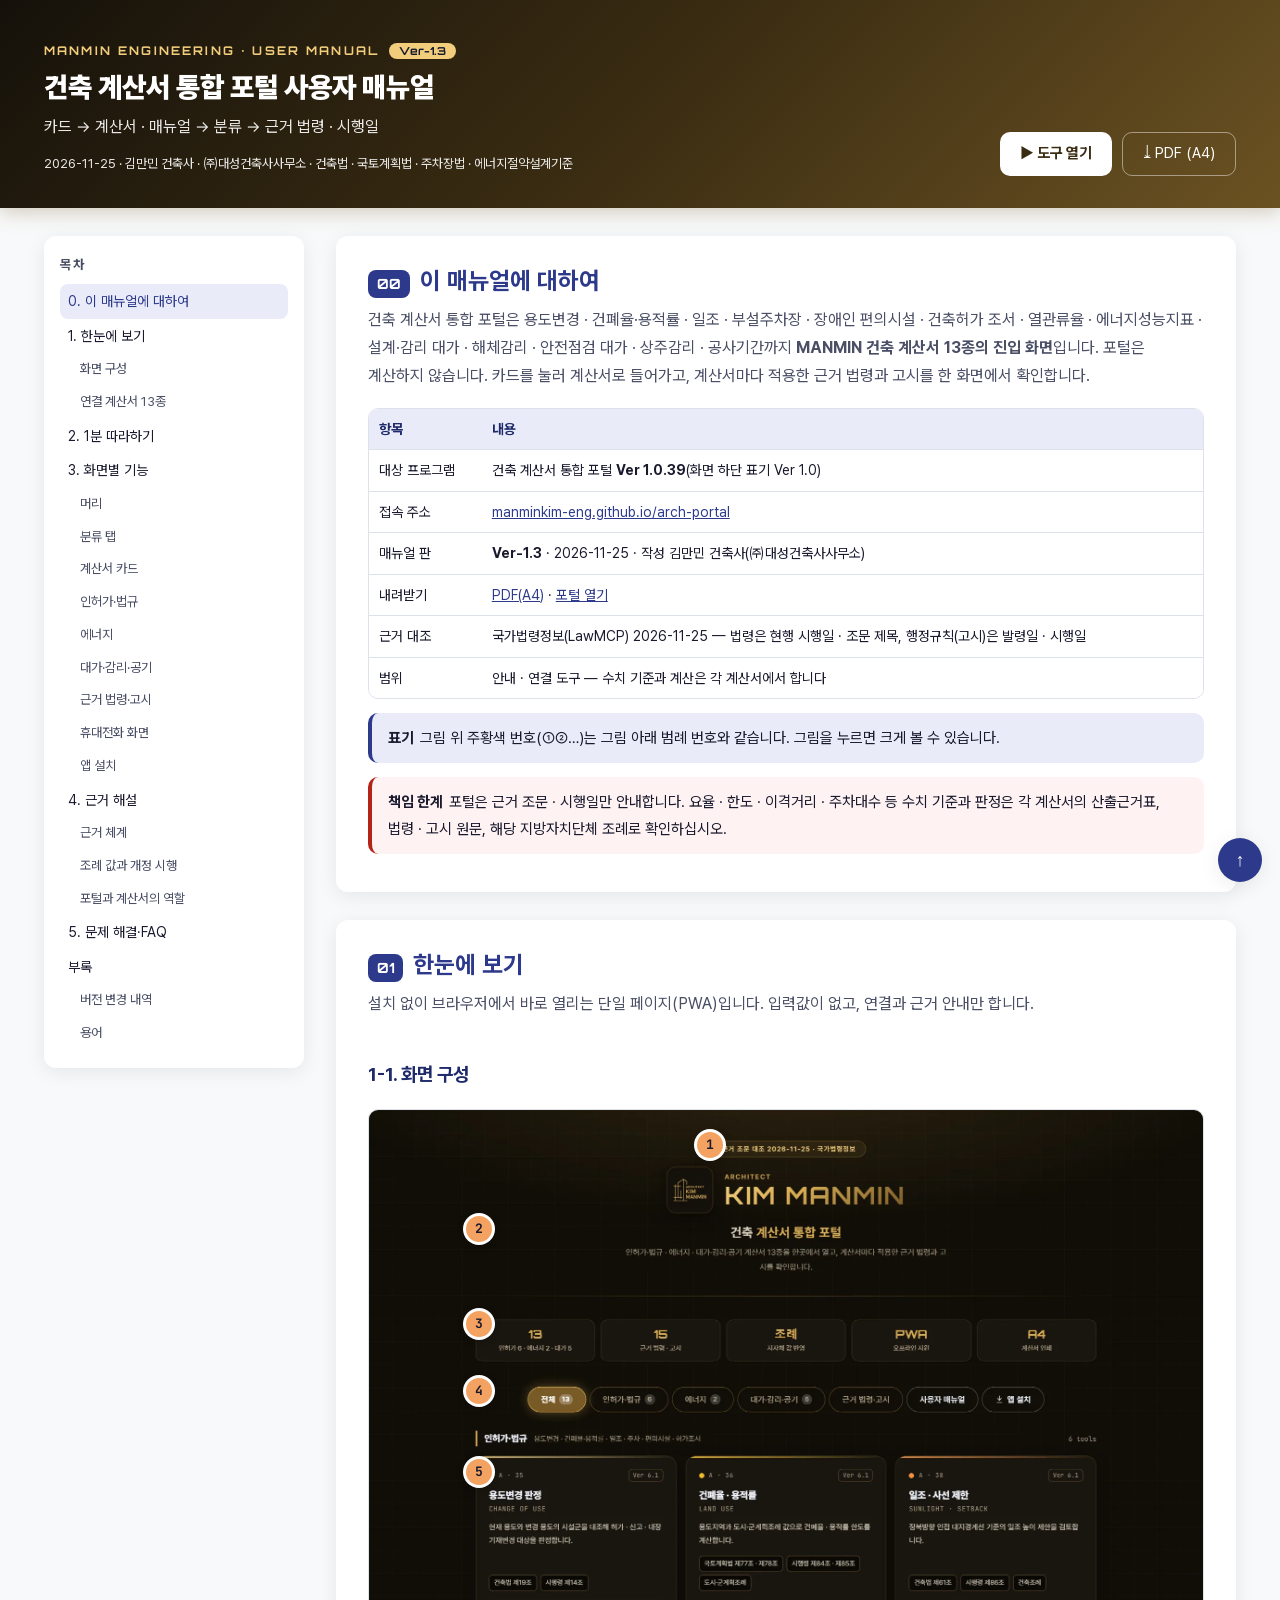
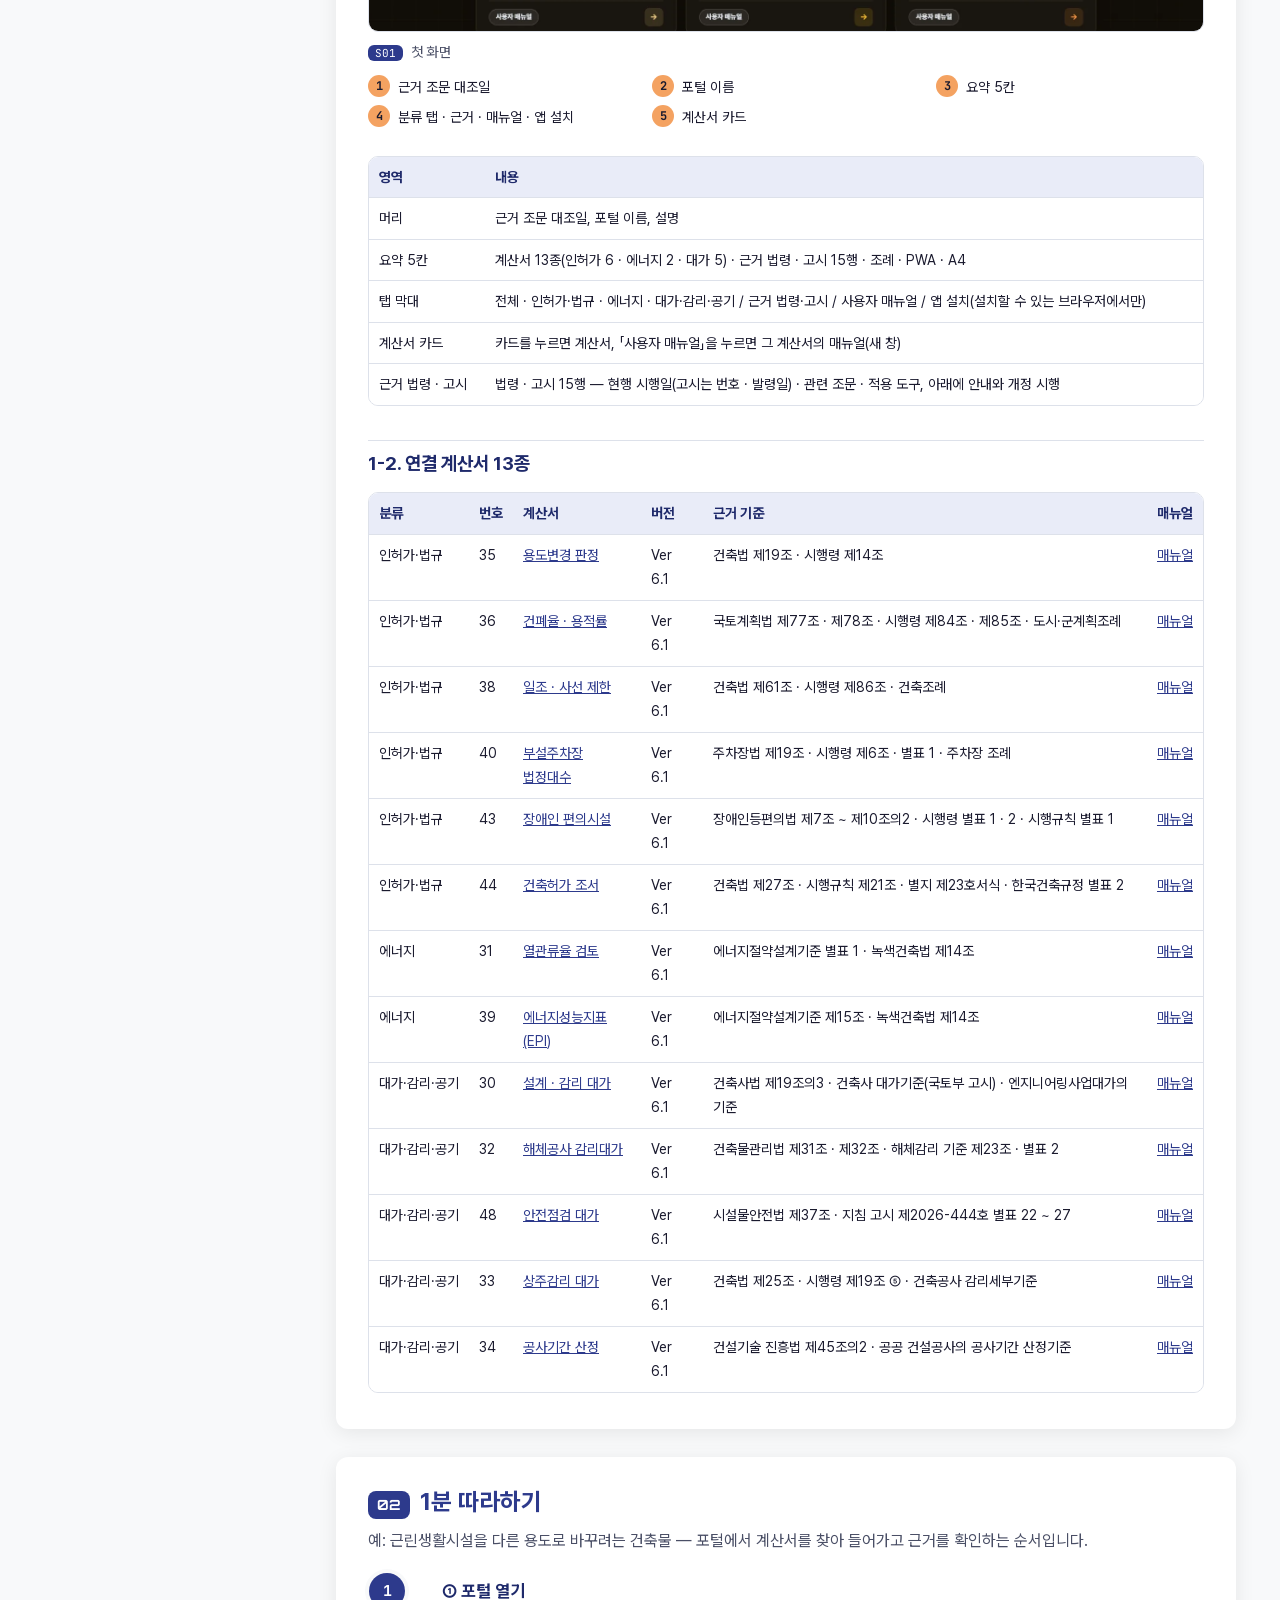
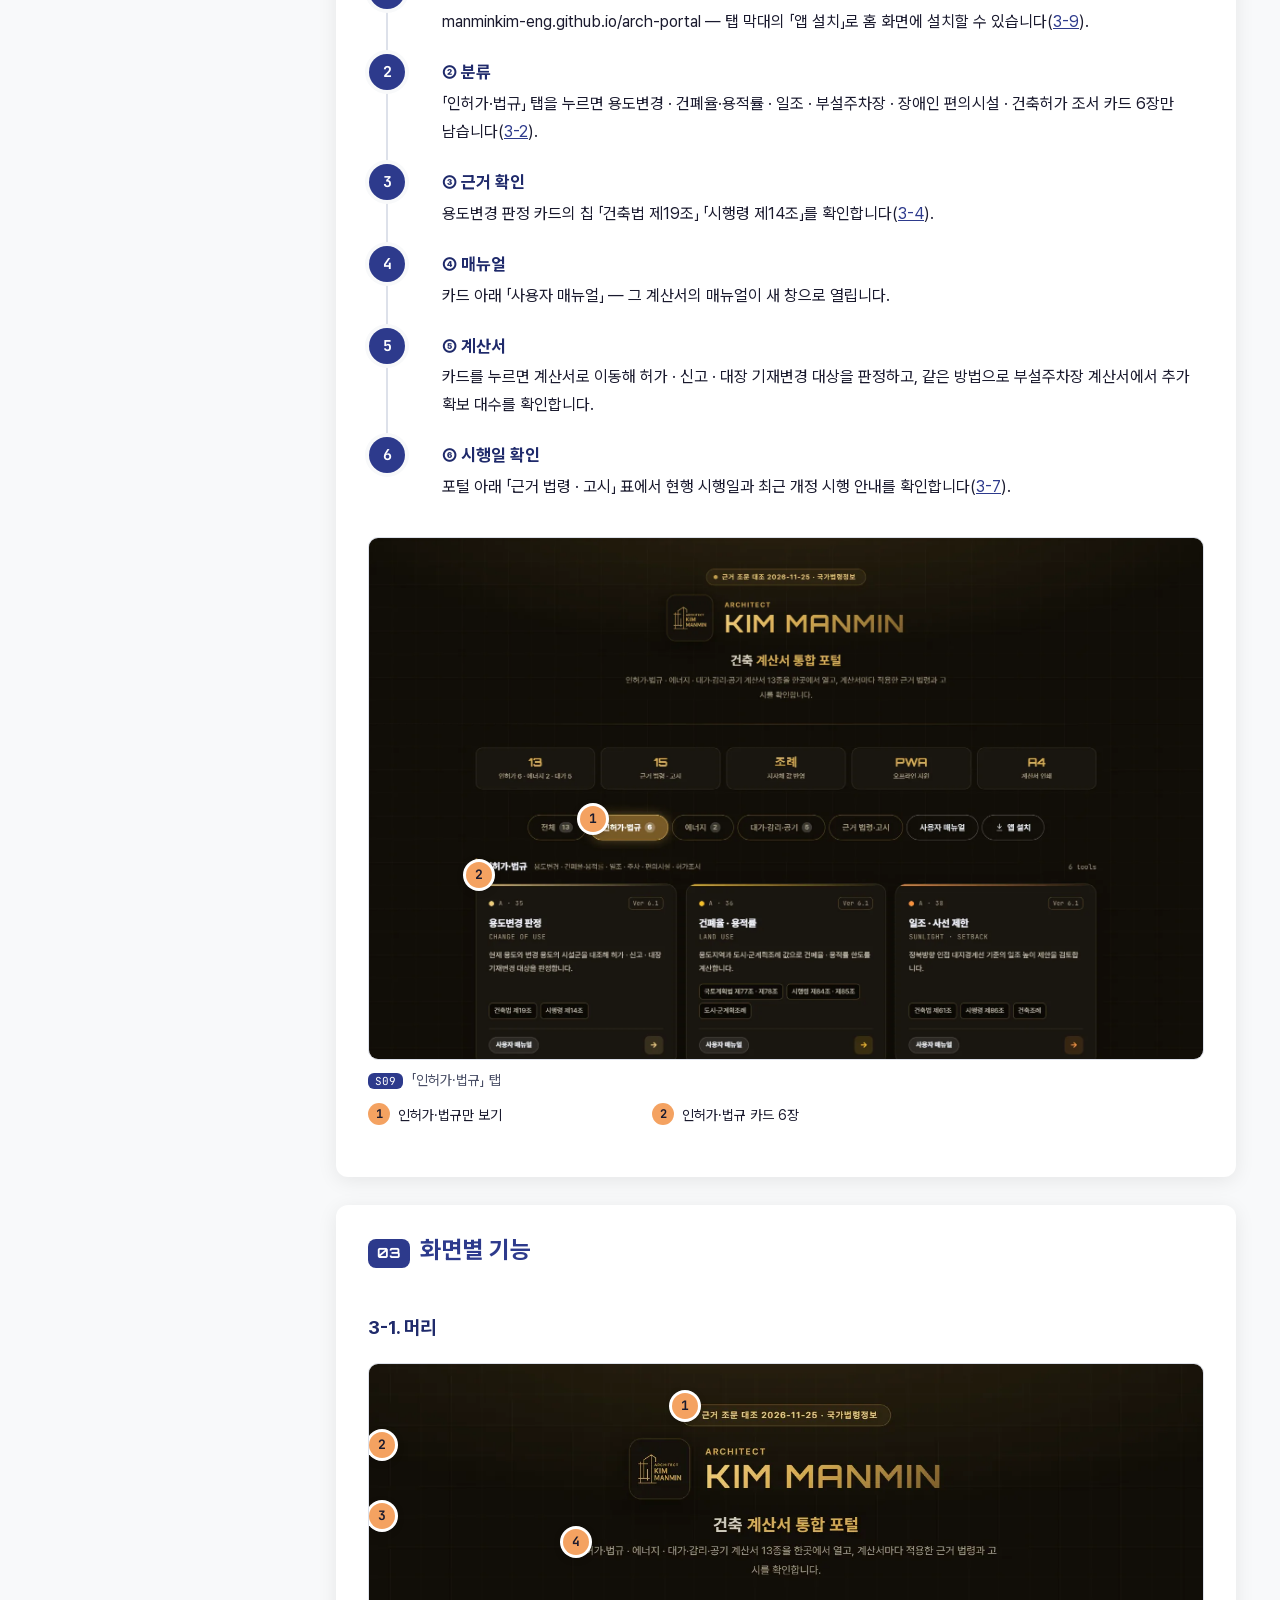
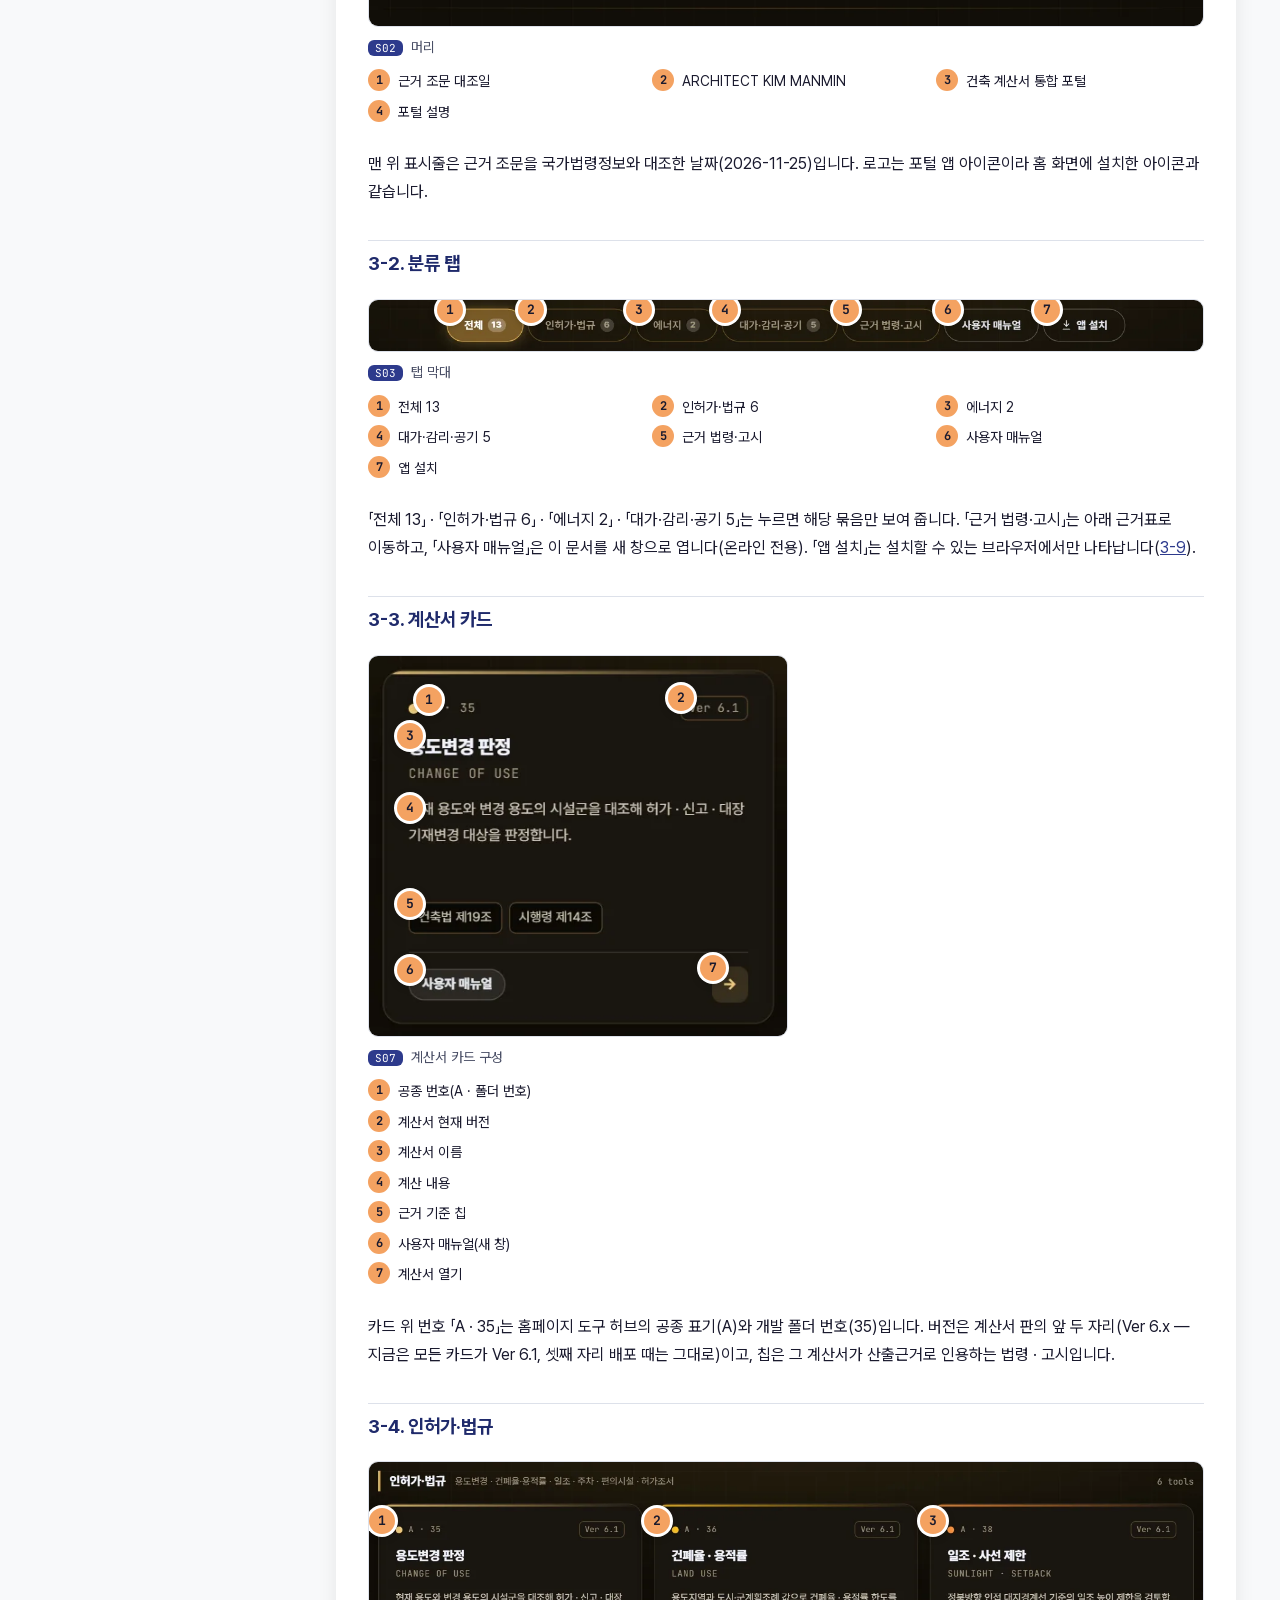
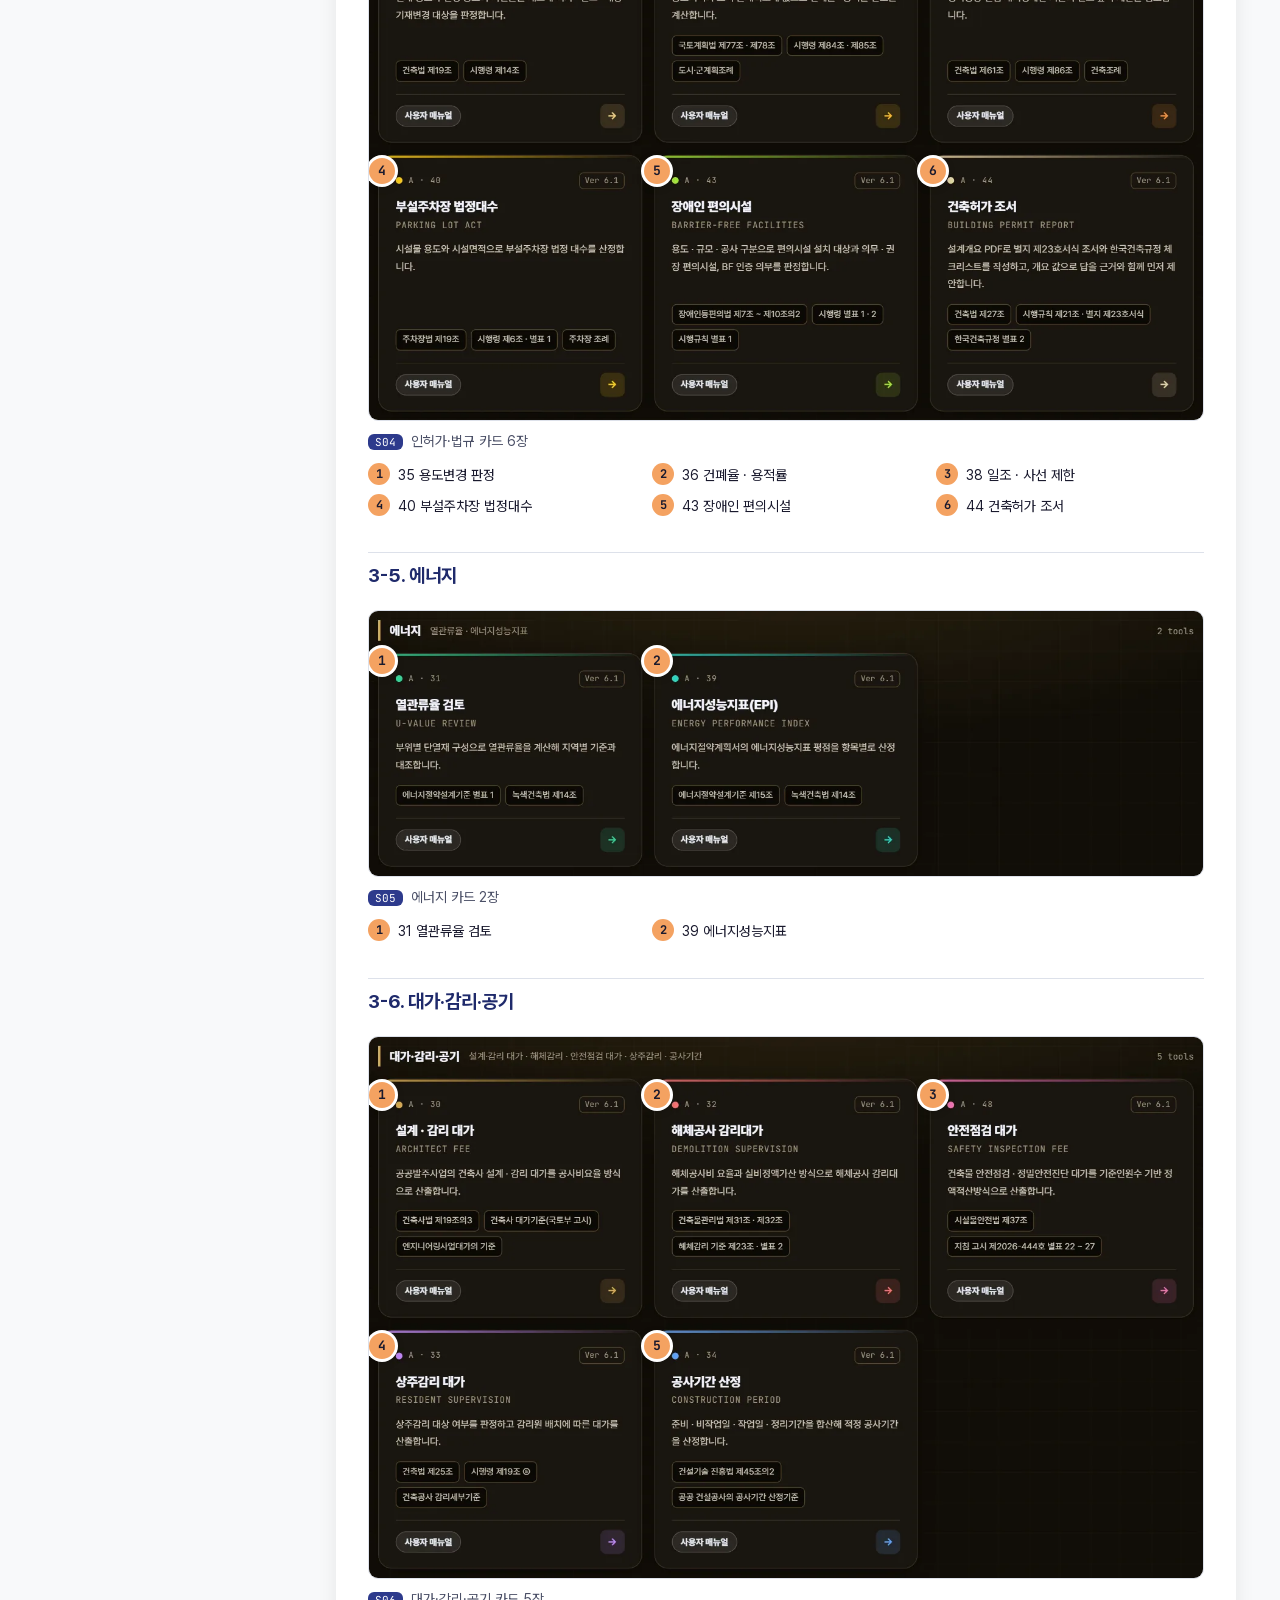
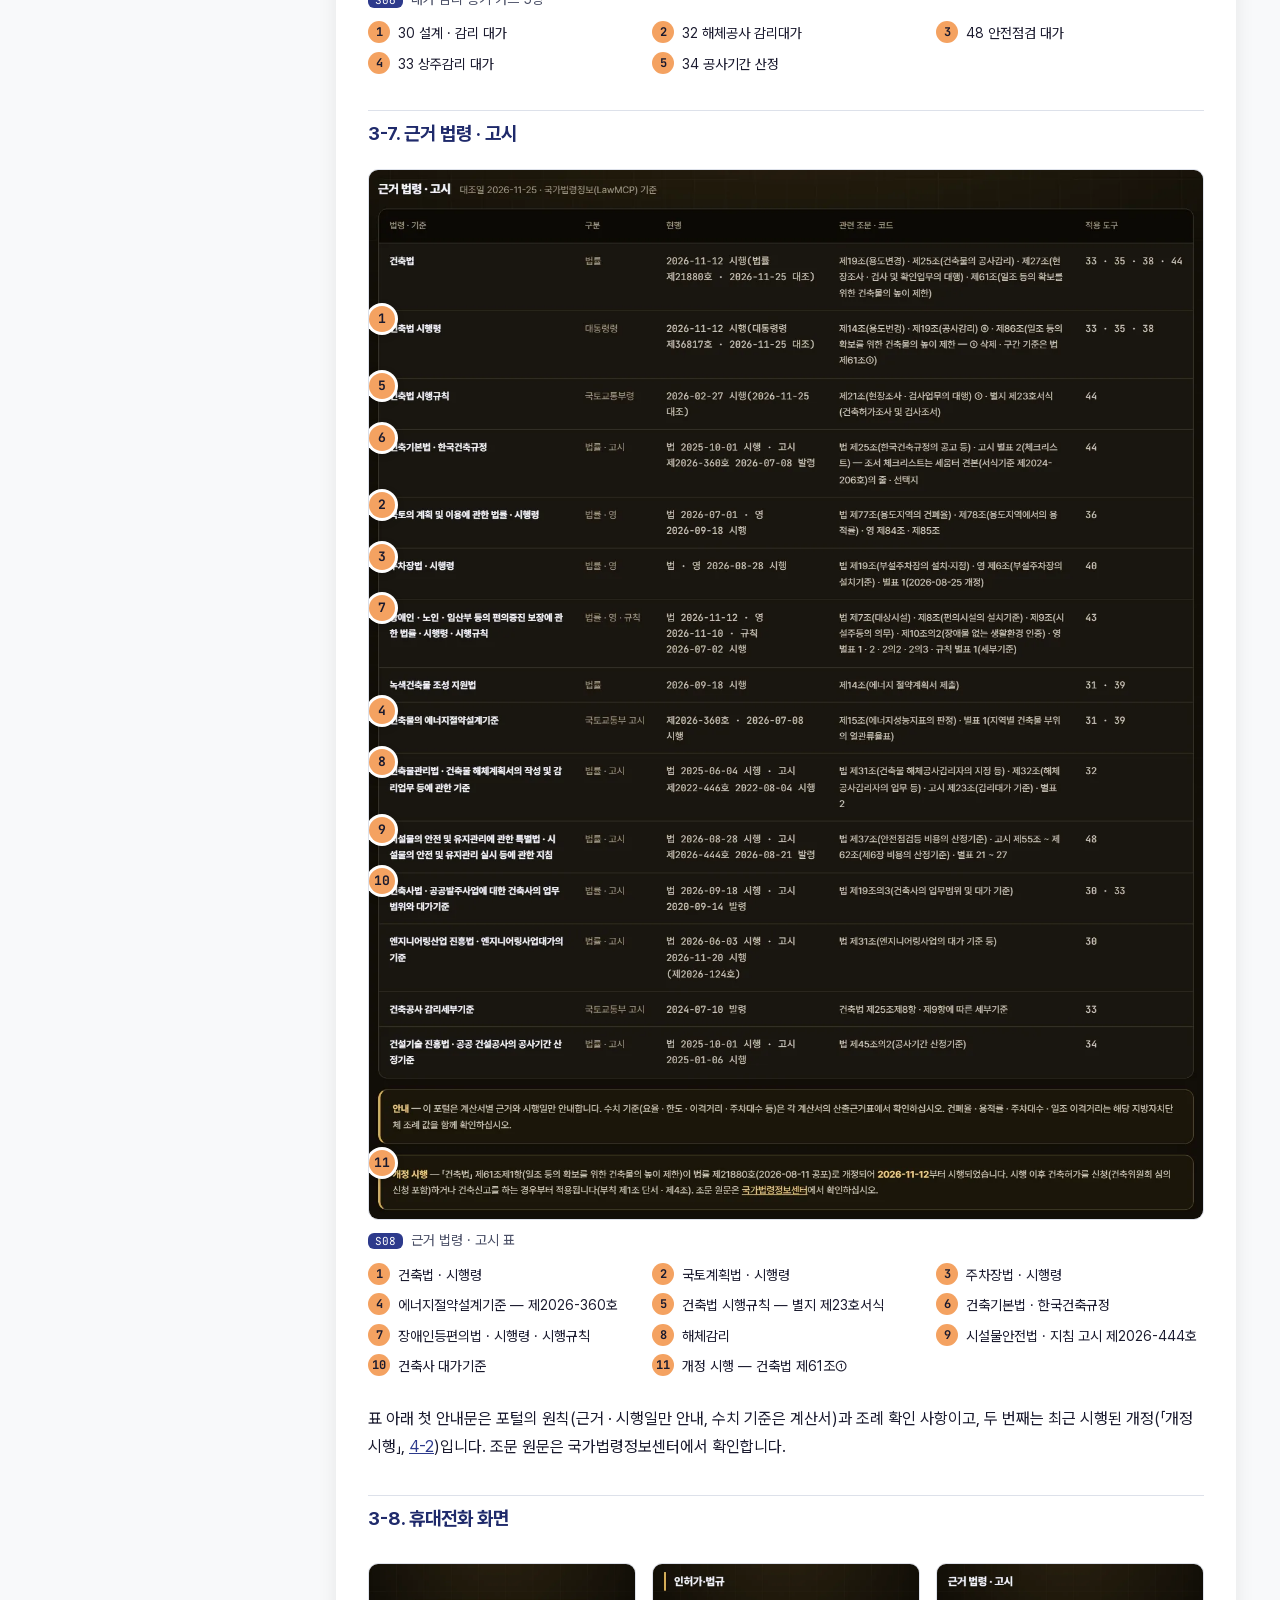
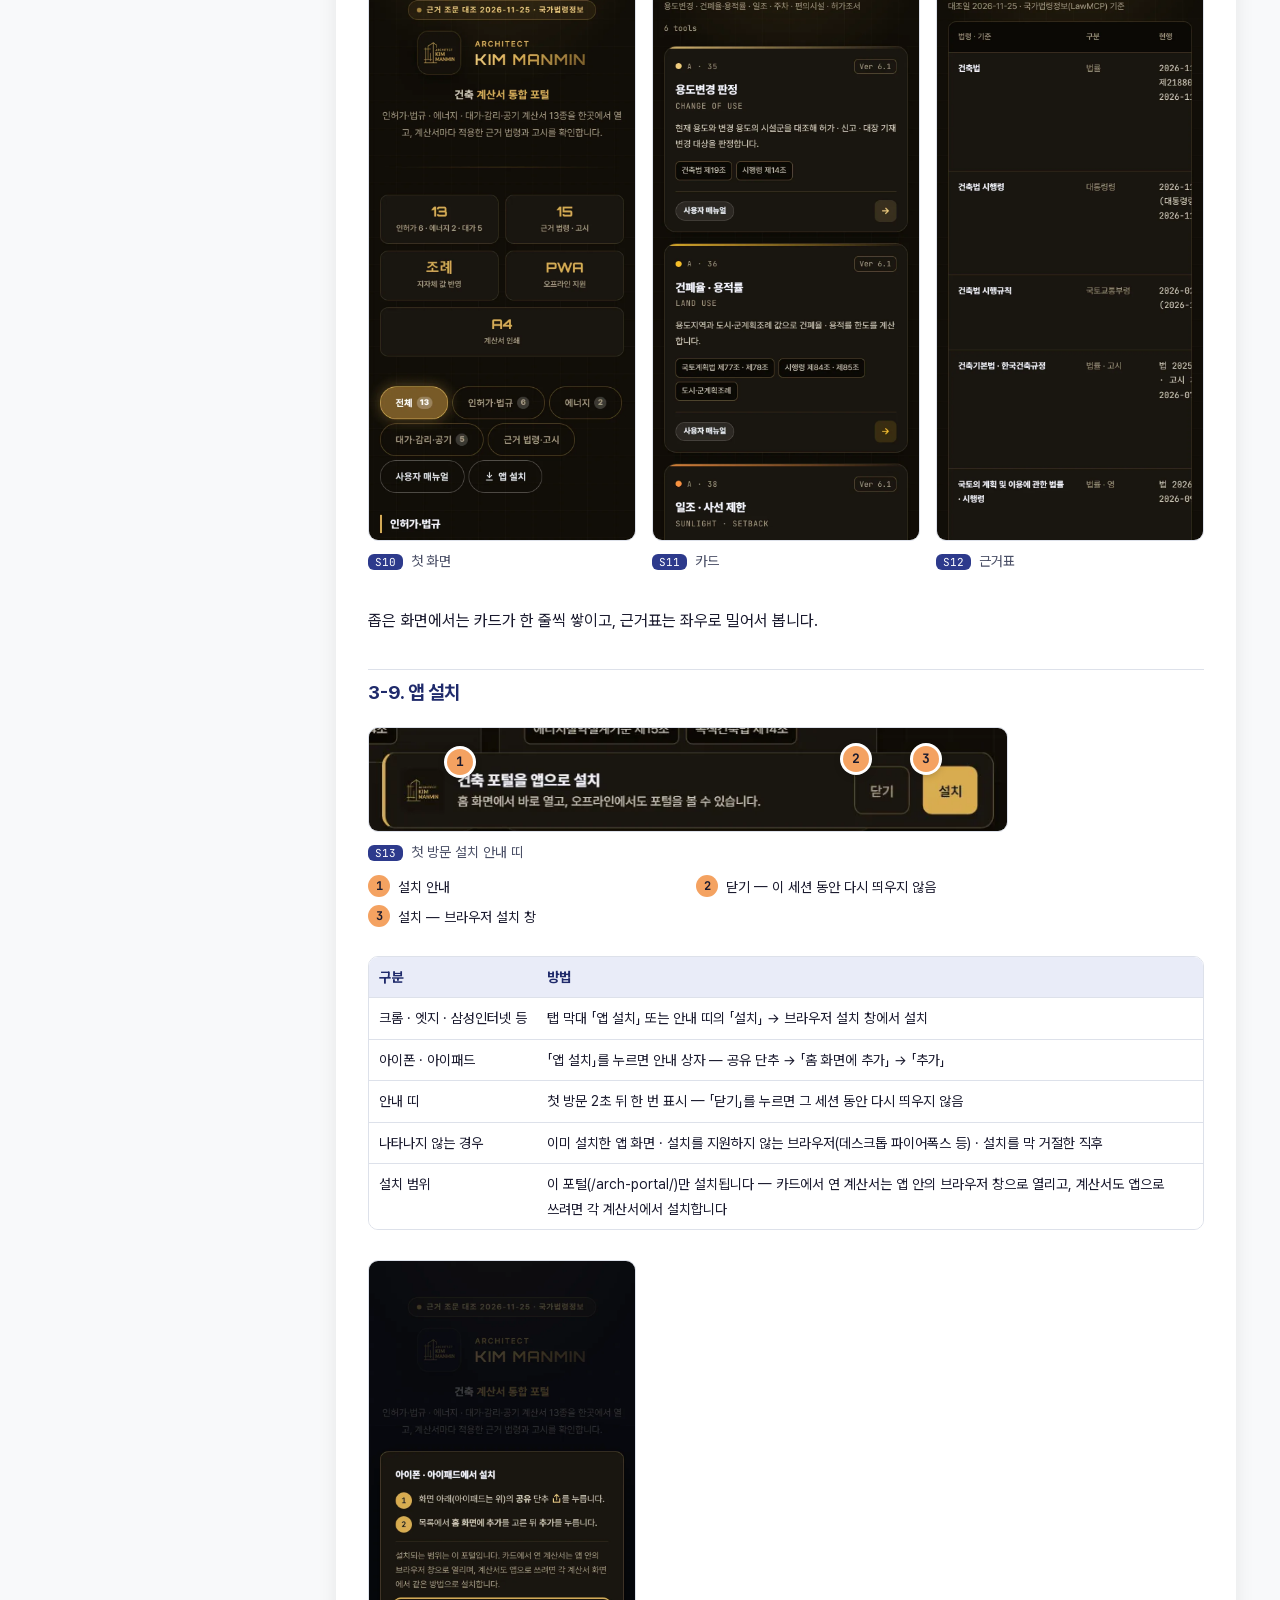
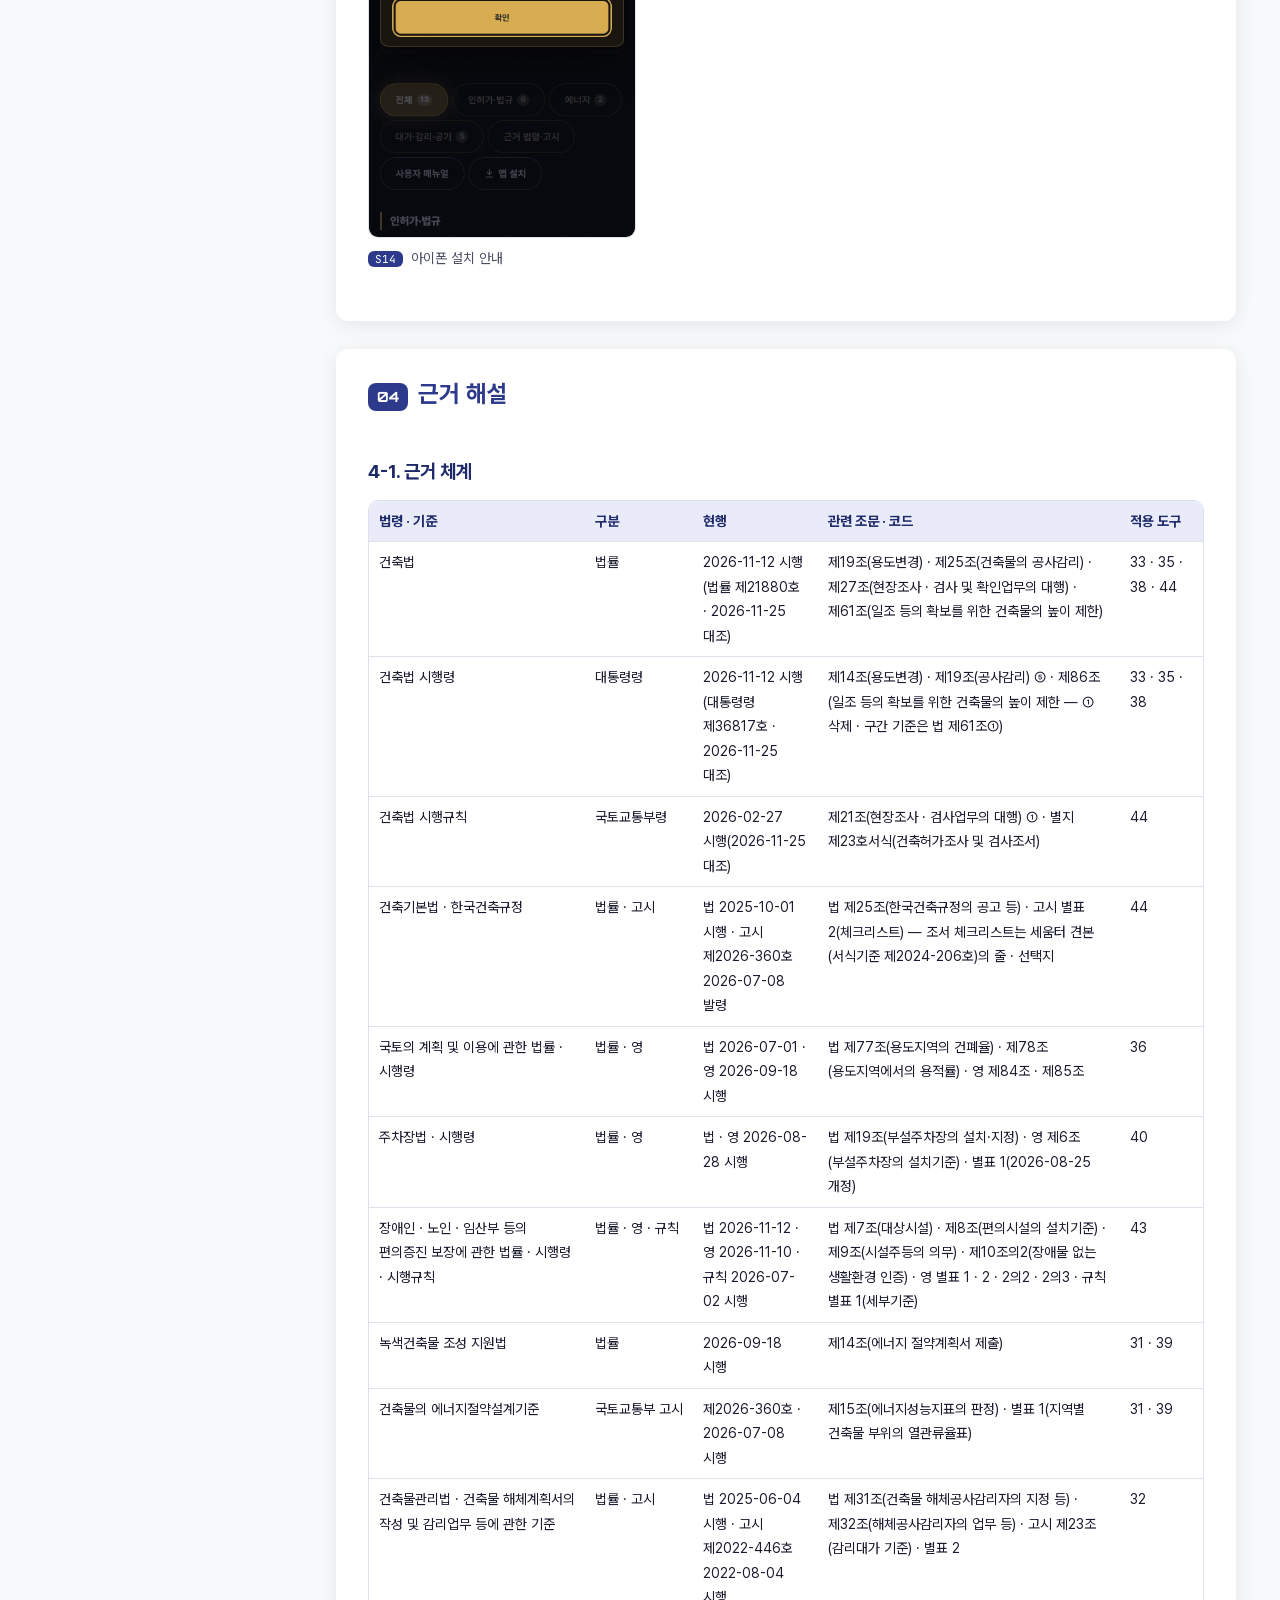
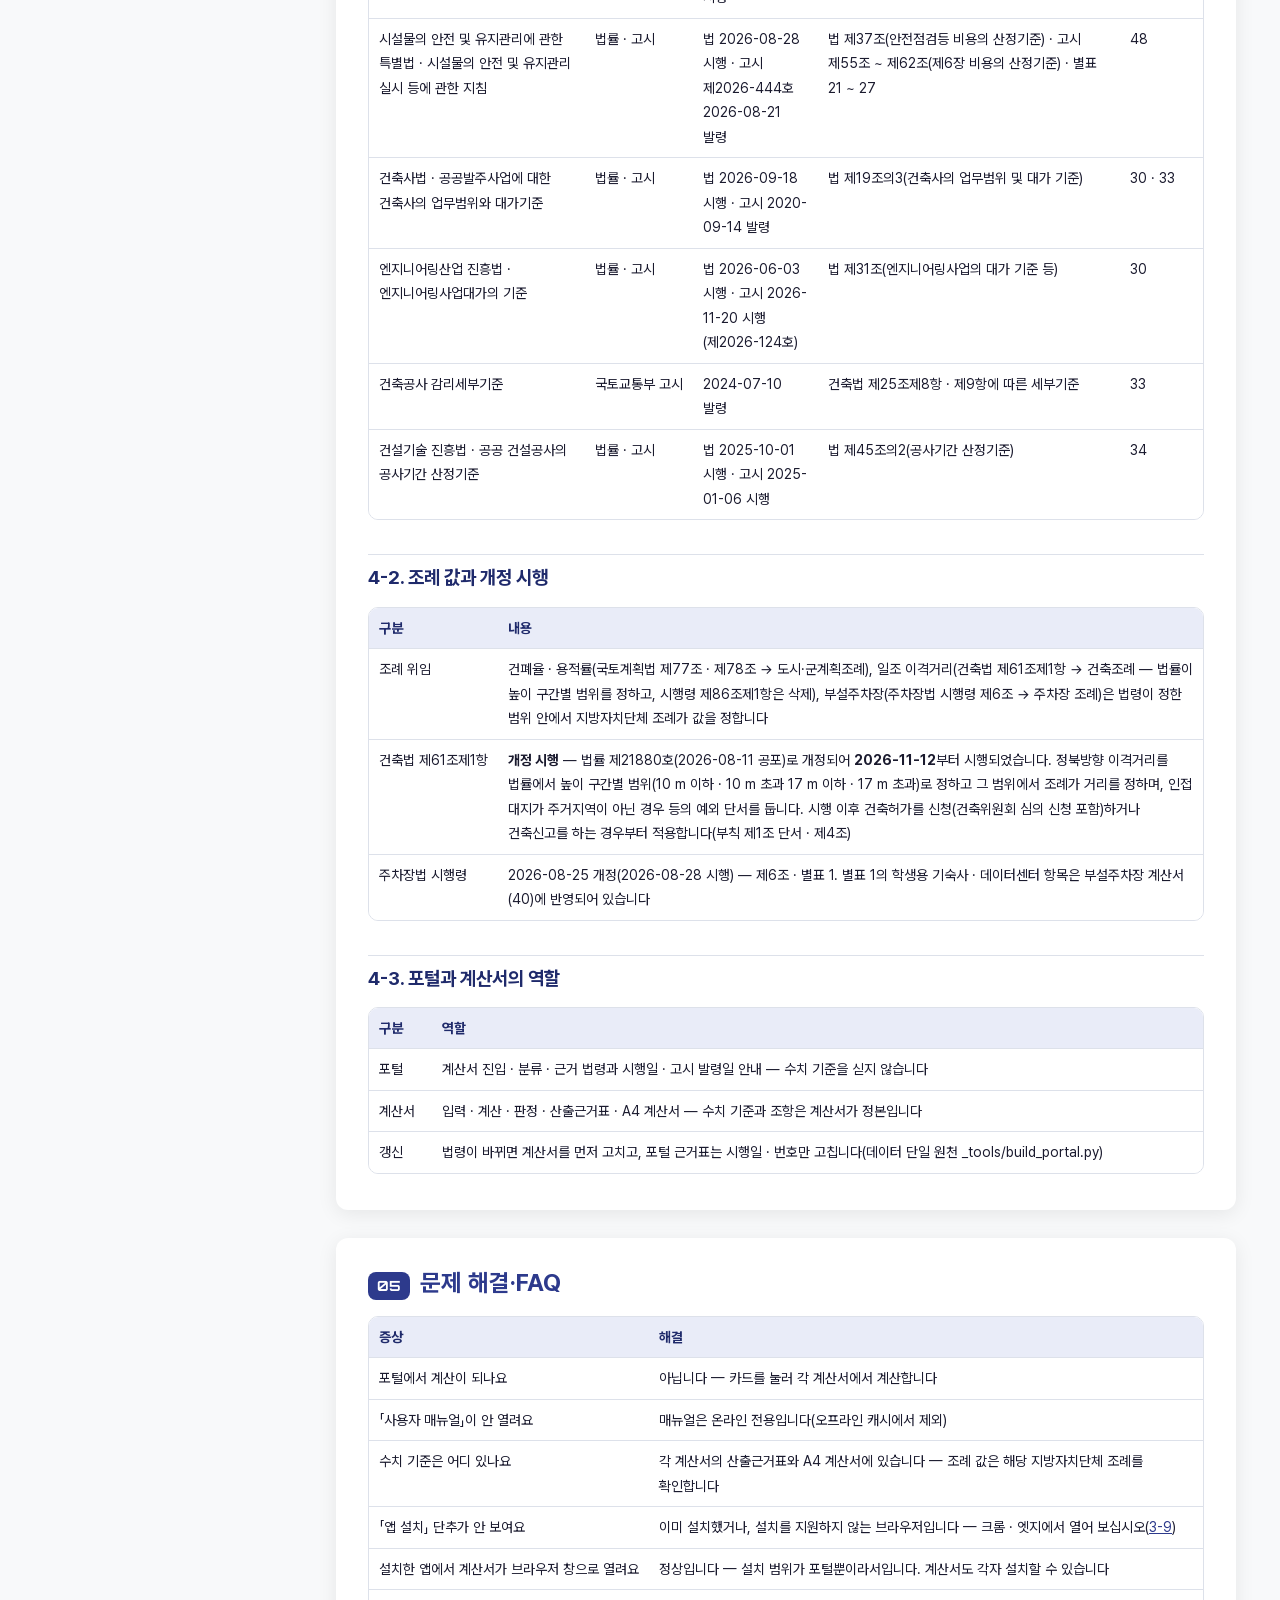
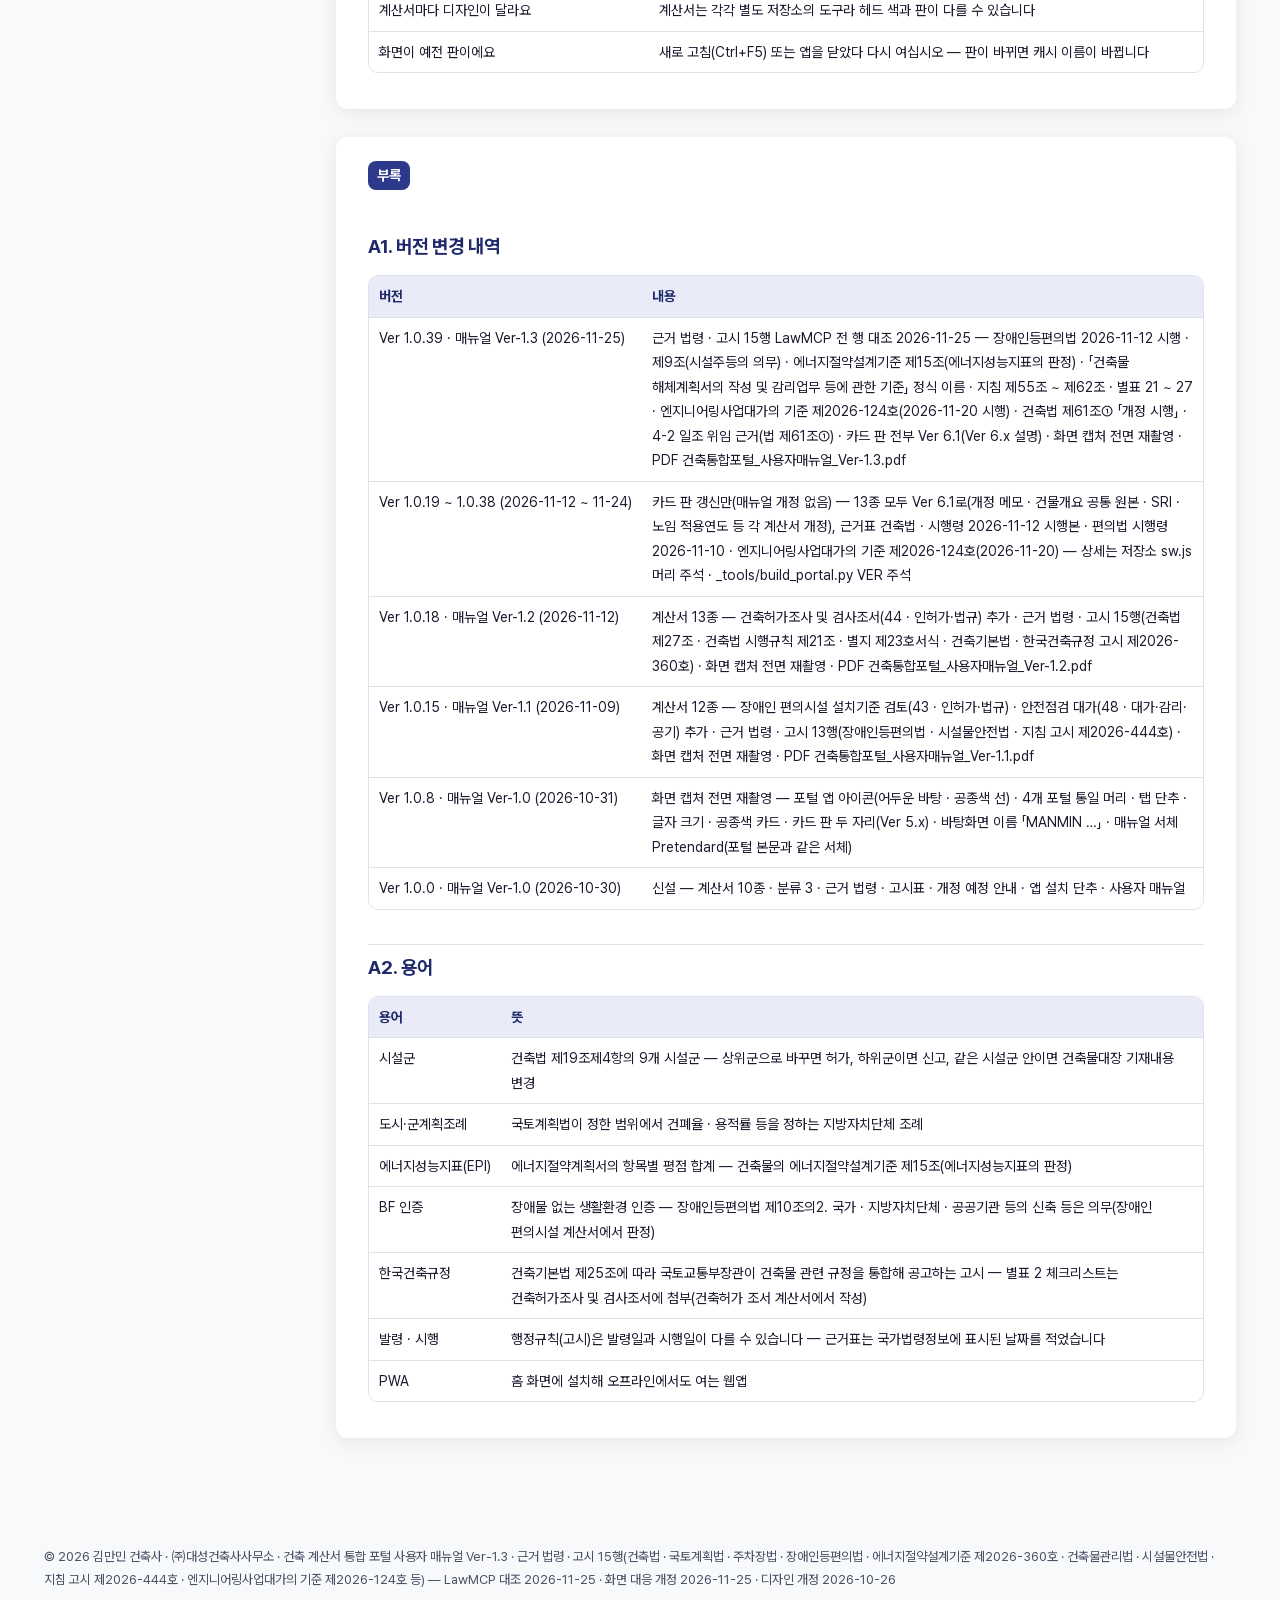
==== commit 3459cdc7: "사용자 매뉴얼 Ver-1.3 — 포털 v1.0.39 반영(21쪽 · 화면 14장 재촬영 · 카드 판 Ver 6.1 · 근거표 2026-11-25 · 개정 시행, §25-6-112)" ====
--- a/manual/index.html
+++ b/manual/index.html
@@ -1,7 +1,7 @@
 <!doctype html>
 <html lang="ko"><head>
 <meta charset="utf-8"><meta name="viewport" content="width=device-width,initial-scale=1">
-<title>건축 계산서 통합 포털 사용자 매뉴얼 Ver-1.2 · MANMIN</title>
+<title>건축 계산서 통합 포털 사용자 매뉴얼 Ver-1.3 · MANMIN</title>
 <meta name="description" content="건축 계산서 통합 포털 사용자 매뉴얼 — 연결 계산서 13종, 근거 법령 · 고시 안내">
 <meta name="author" content="김만민 건축사 · ㈜대성건축사사무소">
 <meta name="theme-color" content="#3a2c12"><meta name="color-scheme" content="light dark">
@@ -199,14 +199,14 @@
 <div class="mh-prog" aria-hidden="true"><i></i></div>
 <header class="top"><div class="top-in">
 <div class="mh-main">
-<div class="mh-eb"><span class="eyebrow">MANMIN ENGINEERING · USER MANUAL</span><span class="mh-ver">Ver-1.2</span></div>
+<div class="mh-eb"><span class="eyebrow">MANMIN ENGINEERING · USER MANUAL</span><span class="mh-ver">Ver-1.3</span></div>
 <h1>건축 계산서 통합 포털 사용자 매뉴얼</h1>
 <p class="sub">카드 → 계산서 · 매뉴얼 → 분류 → 근거 법령 · 시행일</p>
-<p class="mh-meta">2026-11-12 · 김만민 건축사 · ㈜대성건축사사무소 · 건축법 · 국토계획법 · 주차장법 · 에너지절약설계기준</p>
+<p class="mh-meta">2026-11-25 · 김만민 건축사 · ㈜대성건축사사무소 · 건축법 · 국토계획법 · 주차장법 · 에너지절약설계기준</p>
 </div>
-<div class="mh-act"><a class="mh-btn pri" href="../index.html" aria-label="통합 포털 열기">▶ 도구 열기</a><a class="mh-btn sec" href="건축통합포털_사용자매뉴얼_Ver-1.2.pdf" download>⤓ PDF (A4)</a></div>
+<div class="mh-act"><a class="mh-btn pri" href="../index.html" aria-label="통합 포털 열기">▶ 도구 열기</a><a class="mh-btn sec" href="건축통합포털_사용자매뉴얼_Ver-1.3.pdf" download>⤓ PDF (A4)</a></div>
 </div></header>
-<div class="wrap"><nav class="toc" aria-label="목차"><details open><summary class="toc-sum">목차 <span aria-hidden="true">▾</span></summary><h2>목차</h2><ol><li><a href="#ch0">0. 이 매뉴얼에 대하여</a></li><li><a href="#ch1">1. 한눈에 보기</a></li><li class="sub"><a href="#s1-1">화면 구성</a></li><li class="sub"><a href="#s1-2">연결 계산서 13종</a></li><li><a href="#ch2">2. 1분 따라하기</a></li><li><a href="#ch3">3. 화면별 기능</a></li><li class="sub"><a href="#s3-1">머리</a></li><li class="sub"><a href="#s3-2">분류 탭</a></li><li class="sub"><a href="#s3-3">계산서 카드</a></li><li class="sub"><a href="#s3-4">인허가·법규</a></li><li class="sub"><a href="#s3-5">에너지</a></li><li class="sub"><a href="#s3-6">대가·감리·공기</a></li><li class="sub"><a href="#s3-7">근거 법령·고시</a></li><li class="sub"><a href="#s3-8">휴대전화 화면</a></li><li class="sub"><a href="#s3-9">앱 설치</a></li><li><a href="#ch4">4. 근거 해설</a></li><li class="sub"><a href="#s4-1">근거 체계</a></li><li class="sub"><a href="#s4-2">조례 값과 개정 예정</a></li><li class="sub"><a href="#s4-3">포털과 계산서의 역할</a></li><li><a href="#ch5">5. 문제 해결·FAQ</a></li><li><a href="#ch6">부록</a></li><li class="sub"><a href="#a1">버전 변경 내역</a></li><li class="sub"><a href="#a2">용어</a></li></ol></details></nav><main><style>
+<div class="wrap"><nav class="toc" aria-label="목차"><details open><summary class="toc-sum">목차 <span aria-hidden="true">▾</span></summary><h2>목차</h2><ol><li><a href="#ch0">0. 이 매뉴얼에 대하여</a></li><li><a href="#ch1">1. 한눈에 보기</a></li><li class="sub"><a href="#s1-1">화면 구성</a></li><li class="sub"><a href="#s1-2">연결 계산서 13종</a></li><li><a href="#ch2">2. 1분 따라하기</a></li><li><a href="#ch3">3. 화면별 기능</a></li><li class="sub"><a href="#s3-1">머리</a></li><li class="sub"><a href="#s3-2">분류 탭</a></li><li class="sub"><a href="#s3-3">계산서 카드</a></li><li class="sub"><a href="#s3-4">인허가·법규</a></li><li class="sub"><a href="#s3-5">에너지</a></li><li class="sub"><a href="#s3-6">대가·감리·공기</a></li><li class="sub"><a href="#s3-7">근거 법령·고시</a></li><li class="sub"><a href="#s3-8">휴대전화 화면</a></li><li class="sub"><a href="#s3-9">앱 설치</a></li><li><a href="#ch4">4. 근거 해설</a></li><li class="sub"><a href="#s4-1">근거 체계</a></li><li class="sub"><a href="#s4-2">조례 값과 개정 시행</a></li><li class="sub"><a href="#s4-3">포털과 계산서의 역할</a></li><li><a href="#ch5">5. 문제 해결·FAQ</a></li><li><a href="#ch6">부록</a></li><li class="sub"><a href="#a1">버전 변경 내역</a></li><li class="sub"><a href="#a2">용어</a></li></ol></details></nav><main><style>
 #fig-s07_card{max-width:420px}
 #fig-s13_install_bar{max-width:640px}
 .k1 td:first-child,.k1 th:first-child{white-space:nowrap}
@@ -224,17 +224,17 @@
 }
 </style><section class="ch" id="ch0"><h2><span class="n">00</span>이 매뉴얼에 대하여</h2>
 <p class="lead">건축 계산서 통합 포털은 용도변경 · 건폐율·용적률 · 일조 · 부설주차장 · 장애인 편의시설 · 건축허가 조서 · 열관류율 · 에너지성능지표 · 설계·감리 대가 · 해체감리 · 안전점검 대가 · 상주감리 · 공사기간까지 <b>MANMIN 건축 계산서 13종의 진입 화면</b>입니다. 포털은 계산하지 않습니다. 카드를 눌러 계산서로 들어가고, 계산서마다 적용한 근거 법령과 고시를 한 화면에서 확인합니다.</p>
-<div class="k1"><div class="tbl"><table><thead><tr><th class="">항목</th><th class="">내용</th></tr></thead><tbody><tr><td class="">대상 프로그램</td><td class="">건축 계산서 통합 포털 <b>Ver 1.0</b></td></tr><tr><td class="">접속 주소</td><td class=""><a href="https://manminkim-eng.github.io/arch-portal/" target="_blank" rel="noopener">manminkim-eng.github.io/arch-portal</a></td></tr><tr><td class="">매뉴얼 판</td><td class=""><b>Ver-1.2</b> · 2026-11-12 · 작성 김만민 건축사(㈜대성건축사사무소)</td></tr><tr><td class="">내려받기</td><td class=""><a href="건축통합포털_사용자매뉴얼_Ver-1.2.pdf" download>PDF(A4)</a> · <a href="../index.html">포털 열기</a></td></tr><tr><td class="">근거 대조</td><td class="">국가법령정보(LawMCP) 2026-10-30 — 법령은 현행 시행일 · 조문 제목, 행정규칙(고시)은 발령일 · 시행일</td></tr><tr><td class="">범위</td><td class="">안내 · 연결 도구 — 수치 기준과 계산은 각 계산서에서 합니다</td></tr></tbody></table></div></div>
+<div class="k1"><div class="tbl"><table><thead><tr><th class="">항목</th><th class="">내용</th></tr></thead><tbody><tr><td class="">대상 프로그램</td><td class="">건축 계산서 통합 포털 <b>Ver 1.0.39</b>(화면 하단 표기 Ver 1.0)</td></tr><tr><td class="">접속 주소</td><td class=""><a href="https://manminkim-eng.github.io/arch-portal/" target="_blank" rel="noopener">manminkim-eng.github.io/arch-portal</a></td></tr><tr><td class="">매뉴얼 판</td><td class=""><b>Ver-1.3</b> · 2026-11-25 · 작성 김만민 건축사(㈜대성건축사사무소)</td></tr><tr><td class="">내려받기</td><td class=""><a href="건축통합포털_사용자매뉴얼_Ver-1.3.pdf" download>PDF(A4)</a> · <a href="../index.html">포털 열기</a></td></tr><tr><td class="">근거 대조</td><td class="">국가법령정보(LawMCP) 2026-11-25 — 법령은 현행 시행일 · 조문 제목, 행정규칙(고시)은 발령일 · 시행일</td></tr><tr><td class="">범위</td><td class="">안내 · 연결 도구 — 수치 기준과 계산은 각 계산서에서 합니다</td></tr></tbody></table></div></div>
 <div class="note"><b>표기</b>그림 위 주황색 번호(①②…)는 그림 아래 범례 번호와 같습니다. 그림을 누르면 크게 볼 수 있습니다.</div>
 <div class="warn"><b>책임 한계</b>포털은 근거 조문 · 시행일만 안내합니다. 요율 · 한도 · 이격거리 · 주차대수 등 수치 기준과 판정은 각 계산서의 산출근거표, 법령 · 고시 원문, 해당 지방자치단체 조례로 확인하십시오.</div>
 </section>
 <section class="ch" id="ch1"><h2><span class="n">01</span>한눈에 보기</h2>
 <p class="lead">설치 없이 브라우저에서 바로 열리는 단일 페이지(PWA)입니다. 입력값이 없고, 연결과 근거 안내만 합니다.</p>
 <h3 id="s1-1">1-1. 화면 구성</h3>
-<figure class="shot" id="fig-s01_overview"><div class="frame"><img src="images/s01_overview.webp" width="1440" height="900" loading="lazy" alt="첫 화면"><span class="pin" style="left:40.74%;top:6.74%">1</span><span class="pin" style="left:13.18%;top:22.75%">2</span><span class="pin" style="left:13.18%;top:41.00%">3</span><span class="pin" style="left:13.18%;top:53.90%">4</span><span class="pin" style="left:13.18%;top:69.35%">5</span></div><figcaption><span class="fno">S01</span>첫 화면</figcaption><ol class="legend"><li><b>1</b><span>근거 조문 대조일</span></li><li><b>2</b><span>포털 이름</span></li><li><b>3</b><span>요약 5칸</span></li><li><b>4</b><span>분류 탭 · 근거 · 매뉴얼 · 앱 설치</span></li><li><b>5</b><span>계산서 카드</span></li></ol></figure>
-<div class="k1"><div class="tbl"><table><thead><tr><th class="">영역</th><th class="">내용</th></tr></thead><tbody><tr><td class="">머리</td><td class="">근거 조문 대조일, 포털 이름, 설명</td></tr><tr><td class="">요약 5칸</td><td class="">계산서 13종(인허가 6 · 에너지 2 · 대가 5) · 근거 법령 · 고시 15행 · 조례 · PWA · A4</td></tr><tr><td class="">탭 막대</td><td class="">전체 · 인허가·법규 · 에너지 · 대가·감리·공기 / 근거 법령·고시 / 사용자 매뉴얼 / 앱 설치(설치할 수 있는 브라우저에서만)</td></tr><tr><td class="">계산서 카드</td><td class="">카드를 누르면 계산서, 「사용자 매뉴얼」을 누르면 그 계산서의 매뉴얼(새 창)</td></tr><tr><td class="">근거 법령 · 고시</td><td class="">법령 · 고시 15행 — 현행 시행일(고시는 번호 · 발령일) · 관련 조문 · 적용 도구, 아래에 안내와 개정 예정</td></tr></tbody></table></div></div>
+<figure class="shot" id="fig-s01_overview"><div class="frame"><img src="images/s01_overview.webp" width="1440" height="900" loading="lazy" alt="첫 화면"><span class="pin" style="left:40.84%;top:6.74%">1</span><span class="pin" style="left:13.18%;top:22.75%">2</span><span class="pin" style="left:13.18%;top:41.00%">3</span><span class="pin" style="left:13.18%;top:53.90%">4</span><span class="pin" style="left:13.18%;top:69.35%">5</span></div><figcaption><span class="fno">S01</span>첫 화면</figcaption><ol class="legend"><li><b>1</b><span>근거 조문 대조일</span></li><li><b>2</b><span>포털 이름</span></li><li><b>3</b><span>요약 5칸</span></li><li><b>4</b><span>분류 탭 · 근거 · 매뉴얼 · 앱 설치</span></li><li><b>5</b><span>계산서 카드</span></li></ol></figure>
+<div class="k1"><div class="tbl"><table><thead><tr><th class="">영역</th><th class="">내용</th></tr></thead><tbody><tr><td class="">머리</td><td class="">근거 조문 대조일, 포털 이름, 설명</td></tr><tr><td class="">요약 5칸</td><td class="">계산서 13종(인허가 6 · 에너지 2 · 대가 5) · 근거 법령 · 고시 15행 · 조례 · PWA · A4</td></tr><tr><td class="">탭 막대</td><td class="">전체 · 인허가·법규 · 에너지 · 대가·감리·공기 / 근거 법령·고시 / 사용자 매뉴얼 / 앱 설치(설치할 수 있는 브라우저에서만)</td></tr><tr><td class="">계산서 카드</td><td class="">카드를 누르면 계산서, 「사용자 매뉴얼」을 누르면 그 계산서의 매뉴얼(새 창)</td></tr><tr><td class="">근거 법령 · 고시</td><td class="">법령 · 고시 15행 — 현행 시행일(고시는 번호 · 발령일) · 관련 조문 · 적용 도구, 아래에 안내와 개정 시행</td></tr></tbody></table></div></div>
 <h3 id="s1-2">1-2. 연결 계산서 13종</h3>
-<div class="brk"><div class="k1"><div class="tbl"><table><thead><tr><th class="">분류</th><th class="">번호</th><th class="">계산서</th><th class="">버전</th><th class="">근거 기준</th><th class="">매뉴얼</th></tr></thead><tbody><tr><td class="">인허가·법규</td><td class="">35</td><td class=""><a href="https://manminkim-eng.github.io/Change-of-Use/" target="_blank" rel="noopener">용도변경 판정</a></td><td class="">Ver 6.1</td><td class="">건축법 제19조 · 시행령 제14조</td><td class=""><a href="https://manminkim-eng.github.io/Change-of-Use/manual/" target="_blank" rel="noopener">매뉴얼</a></td></tr><tr><td class="">인허가·법규</td><td class="">36</td><td class=""><a href="https://manminkim-eng.github.io/Land-Use/" target="_blank" rel="noopener">건폐율 · 용적률</a></td><td class="">Ver 5.1</td><td class="">국토계획법 제77조 · 제78조 · 시행령 제84조 · 제85조 · 도시·군계획조례</td><td class=""><a href="https://manminkim-eng.github.io/Land-Use/manual/" target="_blank" rel="noopener">매뉴얼</a></td></tr><tr><td class="">인허가·법규</td><td class="">38</td><td class=""><a href="https://manminkim-eng.github.io/Architectural-line/" target="_blank" rel="noopener">일조 · 사선 제한</a></td><td class="">Ver 6.1</td><td class="">건축법 제61조 · 시행령 제86조 · 건축조례</td><td class=""><a href="https://manminkim-eng.github.io/Architectural-line/manual/" target="_blank" rel="noopener">매뉴얼</a></td></tr><tr><td class="">인허가·법규</td><td class="">40</td><td class=""><a href="https://manminkim-eng.github.io/Parking-Lot-Act/" target="_blank" rel="noopener">부설주차장 법정대수</a></td><td class="">Ver 5.1</td><td class="">주차장법 제19조 · 시행령 제6조 · 별표 1 · 주차장 조례</td><td class=""><a href="https://manminkim-eng.github.io/Parking-Lot-Act/manual/" target="_blank" rel="noopener">매뉴얼</a></td></tr><tr><td class="">인허가·법규</td><td class="">43</td><td class=""><a href="https://manminkim-eng.github.io/Barrier-Free-Facilities/" target="_blank" rel="noopener">장애인 편의시설</a></td><td class="">Ver 6.1</td><td class="">장애인등편의법 제7조 ~ 제10조의2 · 시행령 별표 1 · 2 · 시행규칙 별표 1</td><td class=""><a href="https://manminkim-eng.github.io/Barrier-Free-Facilities/manual/" target="_blank" rel="noopener">매뉴얼</a></td></tr><tr><td class="">인허가·법규</td><td class="">44</td><td class=""><a href="https://manminkim-eng.github.io/Building-Permit-Report/" target="_blank" rel="noopener">건축허가 조서</a></td><td class="">Ver 6.1</td><td class="">건축법 제27조 · 시행규칙 제21조 · 별지 제23호서식 · 한국건축규정 별표 2</td><td class=""><a href="https://manminkim-eng.github.io/Building-Permit-Report/manual/" target="_blank" rel="noopener">매뉴얼</a></td></tr><tr><td class="">에너지</td><td class="">31</td><td class=""><a href="https://manminkim-eng.github.io/u-value-app-/" target="_blank" rel="noopener">열관류율 검토</a></td><td class="">Ver 5.0</td><td class="">에너지절약설계기준 별표 1 · 녹색건축법 제14조</td><td class=""><a href="https://manminkim-eng.github.io/u-value-app-/manual/" target="_blank" rel="noopener">매뉴얼</a></td></tr><tr><td class="">에너지</td><td class="">39</td><td class=""><a href="https://manminkim-eng.github.io/Energy-Performance-Index/" target="_blank" rel="noopener">에너지성능지표(EPI)</a></td><td class="">Ver 5.4</td><td class="">에너지절약설계기준 제15조 · 녹색건축법 제14조</td><td class=""><a href="https://manminkim-eng.github.io/Energy-Performance-Index/manual/" target="_blank" rel="noopener">매뉴얼</a></td></tr><tr><td class="">대가·감리·공기</td><td class="">30</td><td class=""><a href="https://manminkim-eng.github.io/1architect-fee-app/" target="_blank" rel="noopener">설계 · 감리 대가</a></td><td class="">Ver 5.0</td><td class="">건축사법 제19조의3 · 건축사 대가기준(국토부 고시) · 엔지니어링사업대가의 기준</td><td class=""><a href="https://manminkim-eng.github.io/1architect-fee-app/manual/" target="_blank" rel="noopener">매뉴얼</a></td></tr><tr><td class="">대가·감리·공기</td><td class="">32</td><td class=""><a href="https://manminkim-eng.github.io/demolition-calc/" target="_blank" rel="noopener">해체공사 감리대가</a></td><td class="">Ver 5.0</td><td class="">건축물관리법 제31조 · 제32조 · 해체감리 기준 제23조 · 별표 2</td><td class=""><a href="https://manminkim-eng.github.io/demolition-calc/manual/" target="_blank" rel="noopener">매뉴얼</a></td></tr><tr><td class="">대가·감리·공기</td><td class="">48</td><td class=""><a href="https://manminkim-eng.github.io/safety-inspection-fee/" target="_blank" rel="noopener">안전점검 대가</a></td><td class="">Ver 1.0</td><td class="">시설물안전법 제37조 · 지침 고시 제2026-444호 별표 22 ~ 27</td><td class=""><a href="https://manminkim-eng.github.io/safety-inspection-fee/manual/" target="_blank" rel="noopener">매뉴얼</a></td></tr><tr><td class="">대가·감리·공기</td><td class="">33</td><td class=""><a href="https://manminkim-eng.github.io/arch-supervision/" target="_blank" rel="noopener">상주감리 대가</a></td><td class="">Ver 5.0</td><td class="">건축법 제25조 · 시행령 제19조 ⑤ · 건축공사 감리세부기준</td><td class=""><a href="https://manminkim-eng.github.io/arch-supervision/manual/" target="_blank" rel="noopener">매뉴얼</a></td></tr><tr><td class="">대가·감리·공기</td><td class="">34</td><td class=""><a href="https://manminkim-eng.github.io/construction-air/" target="_blank" rel="noopener">공사기간 산정</a></td><td class="">Ver 5.1</td><td class="">건설기술 진흥법 제45조의2 · 공공 건설공사의 공사기간 산정기준</td><td class=""><a href="https://manminkim-eng.github.io/construction-air/manual/" target="_blank" rel="noopener">매뉴얼</a></td></tr></tbody></table></div></div></div>
+<div class="brk"><div class="k1"><div class="tbl"><table><thead><tr><th class="">분류</th><th class="">번호</th><th class="">계산서</th><th class="">버전</th><th class="">근거 기준</th><th class="">매뉴얼</th></tr></thead><tbody><tr><td class="">인허가·법규</td><td class="">35</td><td class=""><a href="https://manminkim-eng.github.io/Change-of-Use/" target="_blank" rel="noopener">용도변경 판정</a></td><td class="">Ver 6.1</td><td class="">건축법 제19조 · 시행령 제14조</td><td class=""><a href="https://manminkim-eng.github.io/Change-of-Use/manual/" target="_blank" rel="noopener">매뉴얼</a></td></tr><tr><td class="">인허가·법규</td><td class="">36</td><td class=""><a href="https://manminkim-eng.github.io/Land-Use/" target="_blank" rel="noopener">건폐율 · 용적률</a></td><td class="">Ver 6.1</td><td class="">국토계획법 제77조 · 제78조 · 시행령 제84조 · 제85조 · 도시·군계획조례</td><td class=""><a href="https://manminkim-eng.github.io/Land-Use/manual/" target="_blank" rel="noopener">매뉴얼</a></td></tr><tr><td class="">인허가·법규</td><td class="">38</td><td class=""><a href="https://manminkim-eng.github.io/Architectural-line/" target="_blank" rel="noopener">일조 · 사선 제한</a></td><td class="">Ver 6.1</td><td class="">건축법 제61조 · 시행령 제86조 · 건축조례</td><td class=""><a href="https://manminkim-eng.github.io/Architectural-line/manual/" target="_blank" rel="noopener">매뉴얼</a></td></tr><tr><td class="">인허가·법규</td><td class="">40</td><td class=""><a href="https://manminkim-eng.github.io/Parking-Lot-Act/" target="_blank" rel="noopener">부설주차장 법정대수</a></td><td class="">Ver 6.1</td><td class="">주차장법 제19조 · 시행령 제6조 · 별표 1 · 주차장 조례</td><td class=""><a href="https://manminkim-eng.github.io/Parking-Lot-Act/manual/" target="_blank" rel="noopener">매뉴얼</a></td></tr><tr><td class="">인허가·법규</td><td class="">43</td><td class=""><a href="https://manminkim-eng.github.io/Barrier-Free-Facilities/" target="_blank" rel="noopener">장애인 편의시설</a></td><td class="">Ver 6.1</td><td class="">장애인등편의법 제7조 ~ 제10조의2 · 시행령 별표 1 · 2 · 시행규칙 별표 1</td><td class=""><a href="https://manminkim-eng.github.io/Barrier-Free-Facilities/manual/" target="_blank" rel="noopener">매뉴얼</a></td></tr><tr><td class="">인허가·법규</td><td class="">44</td><td class=""><a href="https://manminkim-eng.github.io/Building-Permit-Report/" target="_blank" rel="noopener">건축허가 조서</a></td><td class="">Ver 6.1</td><td class="">건축법 제27조 · 시행규칙 제21조 · 별지 제23호서식 · 한국건축규정 별표 2</td><td class=""><a href="https://manminkim-eng.github.io/Building-Permit-Report/manual/" target="_blank" rel="noopener">매뉴얼</a></td></tr><tr><td class="">에너지</td><td class="">31</td><td class=""><a href="https://manminkim-eng.github.io/u-value-app-/" target="_blank" rel="noopener">열관류율 검토</a></td><td class="">Ver 6.1</td><td class="">에너지절약설계기준 별표 1 · 녹색건축법 제14조</td><td class=""><a href="https://manminkim-eng.github.io/u-value-app-/manual/" target="_blank" rel="noopener">매뉴얼</a></td></tr><tr><td class="">에너지</td><td class="">39</td><td class=""><a href="https://manminkim-eng.github.io/Energy-Performance-Index/" target="_blank" rel="noopener">에너지성능지표(EPI)</a></td><td class="">Ver 6.1</td><td class="">에너지절약설계기준 제15조 · 녹색건축법 제14조</td><td class=""><a href="https://manminkim-eng.github.io/Energy-Performance-Index/manual/" target="_blank" rel="noopener">매뉴얼</a></td></tr><tr><td class="">대가·감리·공기</td><td class="">30</td><td class=""><a href="https://manminkim-eng.github.io/1architect-fee-app/" target="_blank" rel="noopener">설계 · 감리 대가</a></td><td class="">Ver 6.1</td><td class="">건축사법 제19조의3 · 건축사 대가기준(국토부 고시) · 엔지니어링사업대가의 기준</td><td class=""><a href="https://manminkim-eng.github.io/1architect-fee-app/manual/" target="_blank" rel="noopener">매뉴얼</a></td></tr><tr><td class="">대가·감리·공기</td><td class="">32</td><td class=""><a href="https://manminkim-eng.github.io/demolition-calc/" target="_blank" rel="noopener">해체공사 감리대가</a></td><td class="">Ver 6.1</td><td class="">건축물관리법 제31조 · 제32조 · 해체감리 기준 제23조 · 별표 2</td><td class=""><a href="https://manminkim-eng.github.io/demolition-calc/manual/" target="_blank" rel="noopener">매뉴얼</a></td></tr><tr><td class="">대가·감리·공기</td><td class="">48</td><td class=""><a href="https://manminkim-eng.github.io/safety-inspection-fee/" target="_blank" rel="noopener">안전점검 대가</a></td><td class="">Ver 6.1</td><td class="">시설물안전법 제37조 · 지침 고시 제2026-444호 별표 22 ~ 27</td><td class=""><a href="https://manminkim-eng.github.io/safety-inspection-fee/manual/" target="_blank" rel="noopener">매뉴얼</a></td></tr><tr><td class="">대가·감리·공기</td><td class="">33</td><td class=""><a href="https://manminkim-eng.github.io/arch-supervision/" target="_blank" rel="noopener">상주감리 대가</a></td><td class="">Ver 6.1</td><td class="">건축법 제25조 · 시행령 제19조 ⑤ · 건축공사 감리세부기준</td><td class=""><a href="https://manminkim-eng.github.io/arch-supervision/manual/" target="_blank" rel="noopener">매뉴얼</a></td></tr><tr><td class="">대가·감리·공기</td><td class="">34</td><td class=""><a href="https://manminkim-eng.github.io/construction-air/" target="_blank" rel="noopener">공사기간 산정</a></td><td class="">Ver 6.1</td><td class="">건설기술 진흥법 제45조의2 · 공공 건설공사의 공사기간 산정기준</td><td class=""><a href="https://manminkim-eng.github.io/construction-air/manual/" target="_blank" rel="noopener">매뉴얼</a></td></tr></tbody></table></div></div></div>
 </section>
 <section class="ch" id="ch2"><h2><span class="n">02</span>1분 따라하기</h2>
 <p class="lead">예: 근린생활시설을 다른 용도로 바꾸려는 건축물 — 포털에서 계산서를 찾아 들어가고 근거를 확인하는 순서입니다.</p>
@@ -244,20 +244,20 @@
 <li><b class="t">③ 근거 확인</b>용도변경 판정 카드의 칩 「건축법 제19조」 「시행령 제14조」를 확인합니다(<a href="#s3-4">3-4</a>).</li>
 <li><b class="t">④ 매뉴얼</b>카드 아래 「사용자 매뉴얼」 — 그 계산서의 매뉴얼이 새 창으로 열립니다.</li>
 <li><b class="t">⑤ 계산서</b>카드를 누르면 계산서로 이동해 허가 · 신고 · 대장 기재변경 대상을 판정하고, 같은 방법으로 부설주차장 계산서에서 추가 확보 대수를 확인합니다.</li>
-<li><b class="t">⑥ 시행일 확인</b>포털 아래 「근거 법령 · 고시」 표에서 현행 시행일과 개정 예정을 확인합니다(<a href="#s3-7">3-7</a>).</li>
+<li><b class="t">⑥ 시행일 확인</b>포털 아래 「근거 법령 · 고시」 표에서 현행 시행일과 최근 개정 시행 안내를 확인합니다(<a href="#s3-7">3-7</a>).</li>
 </ol>
 <figure class="shot" id="fig-s09_permit_tab"><div class="frame"><img src="images/s09_permit_tab.webp" width="1440" height="900" loading="lazy" alt="「인허가·법규」 탭"><span class="pin" style="left:26.82%;top:53.90%">1</span><span class="pin" style="left:13.18%;top:64.55%">2</span></div><figcaption><span class="fno">S09</span>「인허가·법규」 탭</figcaption><ol class="legend"><li><b>1</b><span>인허가·법규만 보기</span></li><li><b>2</b><span>인허가·법규 카드 6장</span></li></ol></figure>
 </section>
 <section class="ch" id="ch3"><h2><span class="n">03</span>화면별 기능</h2>
 <h3 id="s3-1">3-1. 머리</h3>
-<figure class="shot" id="fig-s02_header"><div class="frame"><img src="images/s02_header.webp" width="1096" height="346" loading="lazy" alt="머리"><span class="pin" style="left:37.71%;top:16.26%">1</span><span class="pin" style="left:1.50%;top:31.21%">2</span><span class="pin" style="left:1.50%;top:57.92%">3</span><span class="pin" style="left:24.85%;top:68.19%">4</span></div><figcaption><span class="fno">S02</span>머리</figcaption><ol class="legend"><li><b>1</b><span>근거 조문 대조일</span></li><li><b>2</b><span>ARCHITECT KIM MANMIN</span></li><li><b>3</b><span>건축 계산서 통합 포털</span></li><li><b>4</b><span>포털 설명</span></li></ol></figure>
-<p>맨 위 표시줄은 근거 조문을 국가법령정보와 대조한 날짜(2026-10-30)입니다. 로고는 포털 앱 아이콘이라 홈 화면에 설치한 아이콘과 같습니다.</p>
+<figure class="shot" id="fig-s02_header"><div class="frame"><img src="images/s02_header.webp" width="1096" height="346" loading="lazy" alt="머리"><span class="pin" style="left:37.84%;top:16.26%">1</span><span class="pin" style="left:1.50%;top:31.21%">2</span><span class="pin" style="left:1.50%;top:57.92%">3</span><span class="pin" style="left:24.85%;top:68.19%">4</span></div><figcaption><span class="fno">S02</span>머리</figcaption><ol class="legend"><li><b>1</b><span>근거 조문 대조일</span></li><li><b>2</b><span>ARCHITECT KIM MANMIN</span></li><li><b>3</b><span>건축 계산서 통합 포털</span></li><li><b>4</b><span>포털 설명</span></li></ol></figure>
+<p>맨 위 표시줄은 근거 조문을 국가법령정보와 대조한 날짜(2026-11-25)입니다. 로고는 포털 앱 아이콘이라 홈 화면에 설치한 아이콘과 같습니다.</p>
 <h3 id="s3-2">3-2. 분류 탭</h3>
 <figure class="shot" id="fig-s03_tabs"><div class="frame"><img src="images/s03_tabs.webp" width="1096" height="68" loading="lazy" alt="탭 막대"><span class="pin" style="left:9.73%;top:20.65%">1</span><span class="pin" style="left:19.43%;top:20.65%">2</span><span class="pin" style="left:32.39%;top:20.65%">3</span><span class="pin" style="left:42.71%;top:20.65%">4</span><span class="pin" style="left:57.17%;top:20.65%">5</span><span class="pin" style="left:69.39%;top:20.65%">6</span><span class="pin" style="left:81.24%;top:20.65%">7</span></div><figcaption><span class="fno">S03</span>탭 막대</figcaption><ol class="legend"><li><b>1</b><span>전체 13</span></li><li><b>2</b><span>인허가·법규 6</span></li><li><b>3</b><span>에너지 2</span></li><li><b>4</b><span>대가·감리·공기 5</span></li><li><b>5</b><span>근거 법령·고시</span></li><li><b>6</b><span>사용자 매뉴얼</span></li><li><b>7</b><span>앱 설치</span></li></ol></figure>
 <p>「전체 13」 · 「인허가·법규 6」 · 「에너지 2」 · 「대가·감리·공기 5」는 누르면 해당 묶음만 보여 줍니다. 「근거 법령·고시」는 아래 근거표로 이동하고, 「사용자 매뉴얼」은 이 문서를 새 창으로 엽니다(온라인 전용). 「앱 설치」는 설치할 수 있는 브라우저에서만 나타납니다(<a href="#s3-9">3-9</a>).</p>
 <h3 id="s3-3">3-3. 계산서 카드</h3>
 <figure class="shot" id="fig-s07_card"><div class="frame"><img src="images/s07_card.webp" width="371" height="338" loading="lazy" alt="계산서 카드 구성"><span class="pin" style="left:14.43%;top:11.75%">1</span><span class="pin" style="left:74.74%;top:11.16%">2</span><span class="pin" style="left:9.84%;top:21.17%">3</span><span class="pin" style="left:9.84%;top:40.09%">4</span><span class="pin" style="left:9.84%;top:65.42%">5</span><span class="pin" style="left:9.84%;top:82.75%">6</span><span class="pin" style="left:82.32%;top:82.16%">7</span></div><figcaption><span class="fno">S07</span>계산서 카드 구성</figcaption><ol class="legend"><li><b>1</b><span>공종 번호(A · 폴더 번호)</span></li><li><b>2</b><span>계산서 현재 버전</span></li><li><b>3</b><span>계산서 이름</span></li><li><b>4</b><span>계산 내용</span></li><li><b>5</b><span>근거 기준 칩</span></li><li><b>6</b><span>사용자 매뉴얼(새 창)</span></li><li><b>7</b><span>계산서 열기</span></li></ol></figure>
-<p>카드 위 번호 「A · 35」는 홈페이지 도구 허브의 공종 표기(A)와 개발 폴더 번호(35)입니다. 버전은 계산서 판의 앞 두 자리(Ver 5.x — 셋째 자리 배포 때는 그대로)이고, 칩은 그 계산서가 산출근거로 인용하는 법령 · 고시입니다.</p>
+<p>카드 위 번호 「A · 35」는 홈페이지 도구 허브의 공종 표기(A)와 개발 폴더 번호(35)입니다. 버전은 계산서 판의 앞 두 자리(Ver 6.x — 지금은 모든 카드가 Ver 6.1, 셋째 자리 배포 때는 그대로)이고, 칩은 그 계산서가 산출근거로 인용하는 법령 · 고시입니다.</p>
 <h3 id="s3-4">3-4. 인허가·법규</h3>
 <figure class="shot" id="fig-s04_permit"><div class="frame"><img src="images/s04_permit.webp" width="1096" height="734" loading="lazy" alt="인허가·법규 카드 6장"><span class="pin" style="left:1.50%;top:10.52%">1</span><span class="pin" style="left:34.58%;top:10.52%">2</span><span class="pin" style="left:67.67%;top:10.52%">3</span><span class="pin" style="left:1.50%;top:55.48%">4</span><span class="pin" style="left:34.58%;top:55.48%">5</span><span class="pin" style="left:67.67%;top:55.48%">6</span></div><figcaption><span class="fno">S04</span>인허가·법규 카드 6장</figcaption><ol class="legend"><li><b>1</b><span>35 용도변경 판정</span></li><li><b>2</b><span>36 건폐율 · 용적률</span></li><li><b>3</b><span>38 일조 · 사선 제한</span></li><li><b>4</b><span>40 부설주차장 법정대수</span></li><li><b>5</b><span>43 장애인 편의시설</span></li><li><b>6</b><span>44 건축허가 조서</span></li></ol></figure>
 <h3 id="s3-5">3-5. 에너지</h3>
@@ -265,8 +265,8 @@
 <h3 id="s3-6">3-6. 대가·감리·공기</h3>
 <figure class="shot" id="fig-s06_fee"><div class="frame"><img src="images/s06_fee.webp" width="1096" height="711" loading="lazy" alt="대가·감리·공기 카드 5장"><span class="pin" style="left:1.50%;top:10.76%">1</span><span class="pin" style="left:34.58%;top:10.76%">2</span><span class="pin" style="left:67.67%;top:10.76%">3</span><span class="pin" style="left:1.50%;top:57.16%">4</span><span class="pin" style="left:34.58%;top:57.16%">5</span></div><figcaption><span class="fno">S06</span>대가·감리·공기 카드 5장</figcaption><ol class="legend"><li><b>1</b><span>30 설계 · 감리 대가</span></li><li><b>2</b><span>32 해체공사 감리대가</span></li><li><b>3</b><span>48 안전점검 대가</span></li><li><b>4</b><span>33 상주감리 대가</span></li><li><b>5</b><span>34 공사기간 산정</span></li></ol></figure>
 <h3 id="s3-7">3-7. 근거 법령 · 고시</h3>
-<figure class="shot" id="fig-s08_law"><div class="frame"><img src="images/s08_law.webp" width="1096" height="1358" loading="lazy" alt="근거 법령 · 고시 표"><span class="pin" style="left:1.59%;top:14.42%">1</span><span class="pin" style="left:1.59%;top:32.46%">2</span><span class="pin" style="left:1.59%;top:37.43%">3</span><span class="pin" style="left:1.59%;top:52.35%">4</span><span class="pin" style="left:1.59%;top:20.96%">5</span><span class="pin" style="left:1.59%;top:25.93%">6</span><span class="pin" style="left:1.59%;top:42.40%">7</span><span class="pin" style="left:1.59%;top:57.32%">8</span><span class="pin" style="left:1.59%;top:63.85%">9</span><span class="pin" style="left:1.59%;top:68.82%">10</span><span class="pin" style="left:1.50%;top:94.58%">11</span></div><figcaption><span class="fno">S08</span>근거 법령 · 고시 표</figcaption><ol class="legend"><li><b>1</b><span>건축법 · 시행령</span></li><li><b>2</b><span>국토계획법 · 시행령</span></li><li><b>3</b><span>주차장법 · 시행령</span></li><li><b>4</b><span>에너지절약설계기준 — 제2026-360호</span></li><li><b>5</b><span>건축법 시행규칙 — 별지 제23호서식</span></li><li><b>6</b><span>건축기본법 · 한국건축규정</span></li><li><b>7</b><span>장애인등편의법 · 시행령 · 시행규칙</span></li><li><b>8</b><span>해체감리</span></li><li><b>9</b><span>시설물안전법 · 지침 고시 제2026-444호</span></li><li><b>10</b><span>건축사 대가기준</span></li><li><b>11</b><span>개정 예정 — 건축법 제61조①</span></li></ol></figure>
-<p>표 아래 첫 안내문은 포털의 원칙(근거 · 시행일만 안내, 수치 기준은 계산서)과 조례 확인 사항이고, 두 번째는 시행을 앞둔 개정(<a href="#s4-2">4-2</a>)입니다. 조문 원문은 국가법령정보센터에서 확인합니다.</p>
+<figure class="shot" id="fig-s08_law"><div class="frame"><img src="images/s08_law.webp" width="1096" height="1379" loading="lazy" alt="근거 법령 · 고시 표"><span class="pin" style="left:1.59%;top:14.21%">1</span><span class="pin" style="left:1.59%;top:31.98%">2</span><span class="pin" style="left:1.59%;top:36.87%">3</span><span class="pin" style="left:1.59%;top:51.55%">4</span><span class="pin" style="left:1.59%;top:20.65%">5</span><span class="pin" style="left:1.59%;top:25.54%">6</span><span class="pin" style="left:1.59%;top:41.76%">7</span><span class="pin" style="left:1.59%;top:56.45%">8</span><span class="pin" style="left:1.59%;top:62.88%">9</span><span class="pin" style="left:1.59%;top:67.77%">10</span><span class="pin" style="left:1.50%;top:94.67%">11</span></div><figcaption><span class="fno">S08</span>근거 법령 · 고시 표</figcaption><ol class="legend"><li><b>1</b><span>건축법 · 시행령</span></li><li><b>2</b><span>국토계획법 · 시행령</span></li><li><b>3</b><span>주차장법 · 시행령</span></li><li><b>4</b><span>에너지절약설계기준 — 제2026-360호</span></li><li><b>5</b><span>건축법 시행규칙 — 별지 제23호서식</span></li><li><b>6</b><span>건축기본법 · 한국건축규정</span></li><li><b>7</b><span>장애인등편의법 · 시행령 · 시행규칙</span></li><li><b>8</b><span>해체감리</span></li><li><b>9</b><span>시설물안전법 · 지침 고시 제2026-444호</span></li><li><b>10</b><span>건축사 대가기준</span></li><li><b>11</b><span>개정 시행 — 건축법 제61조①</span></li></ol></figure>
+<p>표 아래 첫 안내문은 포털의 원칙(근거 · 시행일만 안내, 수치 기준은 계산서)과 조례 확인 사항이고, 두 번째는 최근 시행된 개정(「개정 시행」, <a href="#s4-2">4-2</a>)입니다. 조문 원문은 국가법령정보센터에서 확인합니다.</p>
 <h3 id="s3-8">3-8. 휴대전화 화면</h3>
 <div class="tri"><div><figure class="shot narrow" id="fig-s10_mobile_top"><div class="frame"><img src="images/s10_mobile_top.webp" width="390" height="844" loading="lazy" alt="첫 화면"></div><figcaption><span class="fno">S10</span>첫 화면</figcaption></figure></div><div><figure class="shot narrow" id="fig-s11_mobile_card"><div class="frame"><img src="images/s11_mobile_card.webp" width="390" height="844" loading="lazy" alt="카드"></div><figcaption><span class="fno">S11</span>카드</figcaption></figure></div><div><figure class="shot narrow" id="fig-s12_mobile_law"><div class="frame"><img src="images/s12_mobile_law.webp" width="390" height="844" loading="lazy" alt="근거표"></div><figcaption><span class="fno">S12</span>근거표</figcaption></figure></div></div>
 <p>좁은 화면에서는 카드가 한 줄씩 쌓이고, 근거표는 좌우로 밀어서 봅니다.</p>
@@ -277,9 +277,9 @@
 </section>
 <section class="ch" id="ch4"><h2><span class="n">04</span>근거 해설</h2>
 <h3 id="s4-1">4-1. 근거 체계</h3>
-<div class="lawt"><div class="brk"><div class="tbl"><table><thead><tr><th class="">법령 · 기준</th><th class="">구분</th><th class="">현행</th><th class="">관련 조문 · 코드</th><th class="">적용 도구</th></tr></thead><tbody><tr><td class="">건축법</td><td class="">법률</td><td class="">2026-11-12 시행(법률 제21880호 · 2026-11-11 대조)</td><td class="">제19조(용도변경) · 제25조(건축물의 공사감리) · 제27조(현장조사 · 검사 및 확인업무의 대행) · 제61조(일조 등의 확보를 위한 건축물의 높이 제한)</td><td class="">33 · 35 · 38 · 44</td></tr><tr><td class="">건축법 시행령</td><td class="">대통령령</td><td class="">2026-11-12 시행(대통령령 제36817호 · 2026-11-11 대조)</td><td class="">제14조(용도변경) · 제19조(공사감리) ⑤ · 제86조(일조 등의 확보를 위한 건축물의 높이 제한 — ① 삭제 · 구간 기준은 법 제61조①)</td><td class="">33 · 35 · 38</td></tr><tr><td class="">건축법 시행규칙</td><td class="">국토교통부령</td><td class="">2026-02-27 시행(2026-11-12 대조)</td><td class="">제21조(현장조사 · 검사업무의 대행) ① · 별지 제23호서식(건축허가조사 및 검사조서)</td><td class="">44</td></tr><tr><td class="">건축기본법 · 한국건축규정</td><td class="">법률 · 고시</td><td class="">법 2025-10-01 시행 · 고시 제2026-360호 2026-07-08 발령</td><td class="">법 제25조(한국건축규정의 공고 등) · 고시 별표 2(체크리스트) — 조서 체크리스트는 세움터 견본(서식기준 제2024-206호)의 줄 · 선택지</td><td class="">44</td></tr><tr><td class="">국토의 계획 및 이용에 관한 법률 · 시행령</td><td class="">법률 · 영</td><td class="">법 2026-07-01 · 영 2026-09-18 시행</td><td class="">법 제77조(용도지역의 건폐율) · 제78조(용도지역에서의 용적률) · 영 제84조 · 제85조</td><td class="">36</td></tr><tr><td class="">주차장법 · 시행령</td><td class="">법률 · 영</td><td class="">법 · 영 2026-08-28 시행</td><td class="">법 제19조(부설주차장의 설치·지정) · 영 제6조(부설주차장의 설치기준) · 별표 1(2026-08-25 개정)</td><td class="">40</td></tr><tr><td class="">장애인ㆍ노인ㆍ임산부 등의 편의증진 보장에 관한 법률 · 시행령 · 시행규칙</td><td class="">법률 · 영 · 규칙</td><td class="">법 2025-12-21 · 영 2026-11-10 · 규칙 2026-07-02 시행</td><td class="">법 제7조(대상시설) · 제8조(편의시설의 설치기준) · 제9조(시설주의 의무) · 제10조의2(장애물 없는 생활환경 인증) · 영 별표 1 · 2 · 2의2 · 2의3 · 규칙 별표 1(세부기준)</td><td class="">43</td></tr><tr><td class="">녹색건축물 조성 지원법</td><td class="">법률</td><td class="">2026-09-18 시행</td><td class="">제14조(에너지 절약계획서 제출)</td><td class="">31 · 39</td></tr><tr><td class="">건축물의 에너지절약설계기준</td><td class="">국토교통부 고시</td><td class="">제2026-360호 · 2026-07-08 시행</td><td class="">제15조(에너지성능지표) · 별표 1(지역별 건축물 부위의 열관류율표)</td><td class="">31 · 39</td></tr><tr><td class="">건축물관리법 · 해체계획서 작성 및 감리업무 등에 관한 기준</td><td class="">법률 · 고시</td><td class="">법 2025-06-04 시행 · 고시 제2022-446호 2022-08-04 시행</td><td class="">법 제31조(건축물 해체공사감리자의 지정 등) · 제32조(해체공사감리자의 업무 등) · 고시 제23조(감리대가 기준) · 별표 2</td><td class="">32</td></tr><tr><td class="">시설물의 안전 및 유지관리에 관한 특별법 · 시설물의 안전 및 유지관리 실시 등에 관한 지침</td><td class="">법률 · 고시</td><td class="">법 2026-08-28 시행 · 고시 제2026-444호 2026-08-21 발령</td><td class="">법 제37조(안전점검등 비용의 산정기준) · 고시 제55조 ~ 제63조 · 별표 22 ~ 27(대가 산정)</td><td class="">48</td></tr><tr><td class="">건축사법 · 공공발주사업에 대한 건축사의 업무범위와 대가기준</td><td class="">법률 · 고시</td><td class="">법 2026-09-18 시행 · 고시 2020-09-14 발령</td><td class="">법 제19조의3(건축사의 업무범위 및 대가 기준)</td><td class="">30 · 33</td></tr><tr><td class="">엔지니어링산업 진흥법 · 엔지니어링사업대가의 기준</td><td class="">법률 · 고시</td><td class="">법 2026-06-03 시행 · 고시 2024-12-31 발령</td><td class="">법 제31조(엔지니어링사업의 대가 기준 등)</td><td class="">30</td></tr><tr><td class="">건축공사 감리세부기준</td><td class="">국토교통부 고시</td><td class="">2024-07-10 발령</td><td class="">건축법 제25조제8항 · 제9항에 따른 세부기준</td><td class="">33</td></tr><tr><td class="">건설기술 진흥법 · 공공 건설공사의 공사기간 산정기준</td><td class="">법률 · 고시</td><td class="">법 2025-10-01 시행 · 고시 2025-01-06 시행</td><td class="">법 제45조의2(공사기간 산정기준)</td><td class="">34</td></tr></tbody></table></div></div></div>
-<h3 id="s4-2">4-2. 조례 값과 개정 예정</h3>
-<div class="k1"><div class="tbl"><table><thead><tr><th class="">구분</th><th class="">내용</th></tr></thead><tbody><tr><td class="">조례 위임</td><td class="">건폐율 · 용적률(국토계획법 제77조 · 제78조 → 도시·군계획조례), 일조 이격거리(건축법 시행령 제86조제1항 → 건축조례), 부설주차장(주차장법 시행령 제6조 → 주차장 조례)은 법령이 정한 범위 안에서 지방자치단체 조례가 값을 정합니다</td></tr><tr><td class="">건축법 제61조제1항</td><td class="">법률 제21880호(2026-08-11 공포) — <b>2026-11-12 시행</b>. 정북방향 이격거리를 법률에서 높이 구간별 범위로 정하고, 인접 대지가 주거지역이 아닌 경우 등의 예외 단서를 둡니다. 시행 이후 건축허가를 신청(건축위원회 심의 신청 포함)하거나 건축신고를 하는 경우부터 적용합니다(부칙 제1조 단서 · 제4조)</td></tr><tr><td class="">주차장법 시행령</td><td class="">2026-08-25 개정(2026-08-28 시행) — 제6조 · 별표 1. 별표 1의 학생용 기숙사 · 데이터센터 항목은 부설주차장 계산서(40)에 반영되어 있습니다</td></tr></tbody></table></div></div>
+<div class="lawt"><div class="brk"><div class="tbl"><table><thead><tr><th class="">법령 · 기준</th><th class="">구분</th><th class="">현행</th><th class="">관련 조문 · 코드</th><th class="">적용 도구</th></tr></thead><tbody><tr><td class="">건축법</td><td class="">법률</td><td class="">2026-11-12 시행(법률 제21880호 · 2026-11-25 대조)</td><td class="">제19조(용도변경) · 제25조(건축물의 공사감리) · 제27조(현장조사 · 검사 및 확인업무의 대행) · 제61조(일조 등의 확보를 위한 건축물의 높이 제한)</td><td class="">33 · 35 · 38 · 44</td></tr><tr><td class="">건축법 시행령</td><td class="">대통령령</td><td class="">2026-11-12 시행(대통령령 제36817호 · 2026-11-25 대조)</td><td class="">제14조(용도변경) · 제19조(공사감리) ⑤ · 제86조(일조 등의 확보를 위한 건축물의 높이 제한 — ① 삭제 · 구간 기준은 법 제61조①)</td><td class="">33 · 35 · 38</td></tr><tr><td class="">건축법 시행규칙</td><td class="">국토교통부령</td><td class="">2026-02-27 시행(2026-11-25 대조)</td><td class="">제21조(현장조사 · 검사업무의 대행) ① · 별지 제23호서식(건축허가조사 및 검사조서)</td><td class="">44</td></tr><tr><td class="">건축기본법 · 한국건축규정</td><td class="">법률 · 고시</td><td class="">법 2025-10-01 시행 · 고시 제2026-360호 2026-07-08 발령</td><td class="">법 제25조(한국건축규정의 공고 등) · 고시 별표 2(체크리스트) — 조서 체크리스트는 세움터 견본(서식기준 제2024-206호)의 줄 · 선택지</td><td class="">44</td></tr><tr><td class="">국토의 계획 및 이용에 관한 법률 · 시행령</td><td class="">법률 · 영</td><td class="">법 2026-07-01 · 영 2026-09-18 시행</td><td class="">법 제77조(용도지역의 건폐율) · 제78조(용도지역에서의 용적률) · 영 제84조 · 제85조</td><td class="">36</td></tr><tr><td class="">주차장법 · 시행령</td><td class="">법률 · 영</td><td class="">법 · 영 2026-08-28 시행</td><td class="">법 제19조(부설주차장의 설치·지정) · 영 제6조(부설주차장의 설치기준) · 별표 1(2026-08-25 개정)</td><td class="">40</td></tr><tr><td class="">장애인ㆍ노인ㆍ임산부 등의 편의증진 보장에 관한 법률 · 시행령 · 시행규칙</td><td class="">법률 · 영 · 규칙</td><td class="">법 2026-11-12 · 영 2026-11-10 · 규칙 2026-07-02 시행</td><td class="">법 제7조(대상시설) · 제8조(편의시설의 설치기준) · 제9조(시설주등의 의무) · 제10조의2(장애물 없는 생활환경 인증) · 영 별표 1 · 2 · 2의2 · 2의3 · 규칙 별표 1(세부기준)</td><td class="">43</td></tr><tr><td class="">녹색건축물 조성 지원법</td><td class="">법률</td><td class="">2026-09-18 시행</td><td class="">제14조(에너지 절약계획서 제출)</td><td class="">31 · 39</td></tr><tr><td class="">건축물의 에너지절약설계기준</td><td class="">국토교통부 고시</td><td class="">제2026-360호 · 2026-07-08 시행</td><td class="">제15조(에너지성능지표의 판정) · 별표 1(지역별 건축물 부위의 열관류율표)</td><td class="">31 · 39</td></tr><tr><td class="">건축물관리법 · 건축물 해체계획서의 작성 및 감리업무 등에 관한 기준</td><td class="">법률 · 고시</td><td class="">법 2025-06-04 시행 · 고시 제2022-446호 2022-08-04 시행</td><td class="">법 제31조(건축물 해체공사감리자의 지정 등) · 제32조(해체공사감리자의 업무 등) · 고시 제23조(감리대가 기준) · 별표 2</td><td class="">32</td></tr><tr><td class="">시설물의 안전 및 유지관리에 관한 특별법 · 시설물의 안전 및 유지관리 실시 등에 관한 지침</td><td class="">법률 · 고시</td><td class="">법 2026-08-28 시행 · 고시 제2026-444호 2026-08-21 발령</td><td class="">법 제37조(안전점검등 비용의 산정기준) · 고시 제55조 ~ 제62조(제6장 비용의 산정기준) · 별표 21 ~ 27</td><td class="">48</td></tr><tr><td class="">건축사법 · 공공발주사업에 대한 건축사의 업무범위와 대가기준</td><td class="">법률 · 고시</td><td class="">법 2026-09-18 시행 · 고시 2020-09-14 발령</td><td class="">법 제19조의3(건축사의 업무범위 및 대가 기준)</td><td class="">30 · 33</td></tr><tr><td class="">엔지니어링산업 진흥법 · 엔지니어링사업대가의 기준</td><td class="">법률 · 고시</td><td class="">법 2026-06-03 시행 · 고시 2026-11-20 시행(제2026-124호)</td><td class="">법 제31조(엔지니어링사업의 대가 기준 등)</td><td class="">30</td></tr><tr><td class="">건축공사 감리세부기준</td><td class="">국토교통부 고시</td><td class="">2024-07-10 발령</td><td class="">건축법 제25조제8항 · 제9항에 따른 세부기준</td><td class="">33</td></tr><tr><td class="">건설기술 진흥법 · 공공 건설공사의 공사기간 산정기준</td><td class="">법률 · 고시</td><td class="">법 2025-10-01 시행 · 고시 2025-01-06 시행</td><td class="">법 제45조의2(공사기간 산정기준)</td><td class="">34</td></tr></tbody></table></div></div></div>
+<h3 id="s4-2">4-2. 조례 값과 개정 시행</h3>
+<div class="k1"><div class="tbl"><table><thead><tr><th class="">구분</th><th class="">내용</th></tr></thead><tbody><tr><td class="">조례 위임</td><td class="">건폐율 · 용적률(국토계획법 제77조 · 제78조 → 도시·군계획조례), 일조 이격거리(건축법 제61조제1항 → 건축조례 — 법률이 높이 구간별 범위를 정하고, 시행령 제86조제1항은 삭제), 부설주차장(주차장법 시행령 제6조 → 주차장 조례)은 법령이 정한 범위 안에서 지방자치단체 조례가 값을 정합니다</td></tr><tr><td class="">건축법 제61조제1항</td><td class=""><b>개정 시행</b> — 법률 제21880호(2026-08-11 공포)로 개정되어 <b>2026-11-12</b>부터 시행되었습니다. 정북방향 이격거리를 법률에서 높이 구간별 범위(10 m 이하 · 10 m 초과 17 m 이하 · 17 m 초과)로 정하고 그 범위에서 조례가 거리를 정하며, 인접 대지가 주거지역이 아닌 경우 등의 예외 단서를 둡니다. 시행 이후 건축허가를 신청(건축위원회 심의 신청 포함)하거나 건축신고를 하는 경우부터 적용합니다(부칙 제1조 단서 · 제4조)</td></tr><tr><td class="">주차장법 시행령</td><td class="">2026-08-25 개정(2026-08-28 시행) — 제6조 · 별표 1. 별표 1의 학생용 기숙사 · 데이터센터 항목은 부설주차장 계산서(40)에 반영되어 있습니다</td></tr></tbody></table></div></div>
 <h3 id="s4-3">4-3. 포털과 계산서의 역할</h3>
 <div class="k1"><div class="tbl"><table><thead><tr><th class="">구분</th><th class="">역할</th></tr></thead><tbody><tr><td class="">포털</td><td class="">계산서 진입 · 분류 · 근거 법령과 시행일 · 고시 발령일 안내 — 수치 기준을 싣지 않습니다</td></tr><tr><td class="">계산서</td><td class="">입력 · 계산 · 판정 · 산출근거표 · A4 계산서 — 수치 기준과 조항은 계산서가 정본입니다</td></tr><tr><td class="">갱신</td><td class="">법령이 바뀌면 계산서를 먼저 고치고, 포털 근거표는 시행일 · 번호만 고칩니다(데이터 단일 원천 _tools/build_portal.py)</td></tr></tbody></table></div></div>
 </section>
@@ -288,12 +288,12 @@
 </section>
 <section class="ch" id="ch6"><h2><span class="n">부록</span></h2>
 <h3 id="a1">A1. 버전 변경 내역</h3>
-<div class="k1"><div class="tbl"><table><thead><tr><th class="">버전</th><th class="">내용</th></tr></thead><tbody><tr><td class="">Ver 1.0.18 · 매뉴얼 Ver-1.2 (2026-11-12)</td><td class="">계산서 13종 — 건축허가조사 및 검사조서(44 · 인허가·법규) 추가 · 근거 법령 · 고시 15행(건축법 제27조 · 건축법 시행규칙 제21조 · 별지 제23호서식 · 건축기본법 · 한국건축규정 고시 제2026-360호) · 화면 캡처 전면 재촬영 · PDF 건축통합포털_사용자매뉴얼_Ver-1.2.pdf</td></tr><tr><td class="">Ver 1.0.15 · 매뉴얼 Ver-1.1 (2026-11-09)</td><td class="">계산서 12종 — 장애인 편의시설 설치기준 검토(43 · 인허가·법규) · 안전점검 대가(48 · 대가·감리·공기) 추가 · 근거 법령 · 고시 13행(장애인등편의법 · 시설물안전법 · 지침 고시 제2026-444호) · 화면 캡처 전면 재촬영 · PDF 건축통합포털_사용자매뉴얼_Ver-1.1.pdf</td></tr><tr><td class="">Ver 1.0.8 · 매뉴얼 Ver-1.0 (2026-10-31)</td><td class="">화면 캡처 전면 재촬영 — 포털 앱 아이콘(어두운 바탕 · 공종색 선) · 4개 포털 통일 머리 · 탭 단추 · 글자 크기 · 공종색 카드 · 카드 판 두 자리(Ver 5.x) · 바탕화면 이름 「MANMIN …」 · 매뉴얼 서체 Pretendard(포털 본문과 같은 서체)</td></tr><tr><td class="">Ver 1.0.0 · 매뉴얼 Ver-1.0 (2026-10-30)</td><td class="">신설 — 계산서 10종 · 분류 3 · 근거 법령 · 고시표 · 개정 예정 안내 · 앱 설치 단추 · 사용자 매뉴얼</td></tr></tbody></table></div></div>
+<div class="k1"><div class="tbl"><table><thead><tr><th class="">버전</th><th class="">내용</th></tr></thead><tbody><tr><td class="">Ver 1.0.39 · 매뉴얼 Ver-1.3 (2026-11-25)</td><td class="">근거 법령 · 고시 15행 LawMCP 전 행 대조 2026-11-25 — 장애인등편의법 2026-11-12 시행 · 제9조(시설주등의 의무) · 에너지절약설계기준 제15조(에너지성능지표의 판정) · 「건축물 해체계획서의 작성 및 감리업무 등에 관한 기준」 정식 이름 · 지침 제55조 ~ 제62조 · 별표 21 ~ 27 · 엔지니어링사업대가의 기준 제2026-124호(2026-11-20 시행) · 건축법 제61조① 「개정 시행」 · 4-2 일조 위임 근거(법 제61조①) · 카드 판 전부 Ver 6.1(Ver 6.x 설명) · 화면 캡처 전면 재촬영 · PDF 건축통합포털_사용자매뉴얼_Ver-1.3.pdf</td></tr><tr><td class="">Ver 1.0.19 ~ 1.0.38 (2026-11-12 ~ 11-24)</td><td class="">카드 판 갱신만(매뉴얼 개정 없음) — 13종 모두 Ver 6.1로(개정 메모 · 건물개요 공통 원본 · SRI · 노임 적용연도 등 각 계산서 개정), 근거표 건축법 · 시행령 2026-11-12 시행본 · 편의법 시행령 2026-11-10 · 엔지니어링사업대가의 기준 제2026-124호(2026-11-20) — 상세는 저장소 sw.js 머리 주석 · _tools/build_portal.py VER 주석</td></tr><tr><td class="">Ver 1.0.18 · 매뉴얼 Ver-1.2 (2026-11-12)</td><td class="">계산서 13종 — 건축허가조사 및 검사조서(44 · 인허가·법규) 추가 · 근거 법령 · 고시 15행(건축법 제27조 · 건축법 시행규칙 제21조 · 별지 제23호서식 · 건축기본법 · 한국건축규정 고시 제2026-360호) · 화면 캡처 전면 재촬영 · PDF 건축통합포털_사용자매뉴얼_Ver-1.2.pdf</td></tr><tr><td class="">Ver 1.0.15 · 매뉴얼 Ver-1.1 (2026-11-09)</td><td class="">계산서 12종 — 장애인 편의시설 설치기준 검토(43 · 인허가·법규) · 안전점검 대가(48 · 대가·감리·공기) 추가 · 근거 법령 · 고시 13행(장애인등편의법 · 시설물안전법 · 지침 고시 제2026-444호) · 화면 캡처 전면 재촬영 · PDF 건축통합포털_사용자매뉴얼_Ver-1.1.pdf</td></tr><tr><td class="">Ver 1.0.8 · 매뉴얼 Ver-1.0 (2026-10-31)</td><td class="">화면 캡처 전면 재촬영 — 포털 앱 아이콘(어두운 바탕 · 공종색 선) · 4개 포털 통일 머리 · 탭 단추 · 글자 크기 · 공종색 카드 · 카드 판 두 자리(Ver 5.x) · 바탕화면 이름 「MANMIN …」 · 매뉴얼 서체 Pretendard(포털 본문과 같은 서체)</td></tr><tr><td class="">Ver 1.0.0 · 매뉴얼 Ver-1.0 (2026-10-30)</td><td class="">신설 — 계산서 10종 · 분류 3 · 근거 법령 · 고시표 · 개정 예정 안내 · 앱 설치 단추 · 사용자 매뉴얼</td></tr></tbody></table></div></div>
 <h3 id="a2">A2. 용어</h3>
-<div class="brk"><div class="k1"><div class="tbl"><table><thead><tr><th class="">용어</th><th class="">뜻</th></tr></thead><tbody><tr><td class="">시설군</td><td class="">건축법 제19조제4항의 9개 시설군 — 상위군으로 바꾸면 허가, 하위군이면 신고, 같은 시설군 안이면 건축물대장 기재내용 변경</td></tr><tr><td class="">도시·군계획조례</td><td class="">국토계획법이 정한 범위에서 건폐율 · 용적률 등을 정하는 지방자치단체 조례</td></tr><tr><td class="">에너지성능지표(EPI)</td><td class="">에너지절약계획서의 항목별 평점 합계 — 건축물의 에너지절약설계기준 제15조</td></tr><tr><td class="">BF 인증</td><td class="">장애물 없는 생활환경 인증 — 장애인등편의법 제10조의2. 국가 · 지방자치단체 · 공공기관 등의 신축 등은 의무(장애인 편의시설 계산서에서 판정)</td></tr><tr><td class="">한국건축규정</td><td class="">건축기본법 제25조에 따라 국토교통부장관이 건축물 관련 규정을 통합해 공고하는 고시 — 별표 2 체크리스트는 건축허가조사 및 검사조서에 첨부(건축허가 조서 계산서에서 작성)</td></tr><tr><td class="">발령 · 시행</td><td class="">행정규칙(고시)은 발령일과 시행일이 다를 수 있습니다 — 근거표는 국가법령정보에 표시된 날짜를 적었습니다</td></tr><tr><td class="">PWA</td><td class="">홈 화면에 설치해 오프라인에서도 여는 웹앱</td></tr></tbody></table></div></div></div>
+<div class="brk"><div class="k1"><div class="tbl"><table><thead><tr><th class="">용어</th><th class="">뜻</th></tr></thead><tbody><tr><td class="">시설군</td><td class="">건축법 제19조제4항의 9개 시설군 — 상위군으로 바꾸면 허가, 하위군이면 신고, 같은 시설군 안이면 건축물대장 기재내용 변경</td></tr><tr><td class="">도시·군계획조례</td><td class="">국토계획법이 정한 범위에서 건폐율 · 용적률 등을 정하는 지방자치단체 조례</td></tr><tr><td class="">에너지성능지표(EPI)</td><td class="">에너지절약계획서의 항목별 평점 합계 — 건축물의 에너지절약설계기준 제15조(에너지성능지표의 판정)</td></tr><tr><td class="">BF 인증</td><td class="">장애물 없는 생활환경 인증 — 장애인등편의법 제10조의2. 국가 · 지방자치단체 · 공공기관 등의 신축 등은 의무(장애인 편의시설 계산서에서 판정)</td></tr><tr><td class="">한국건축규정</td><td class="">건축기본법 제25조에 따라 국토교통부장관이 건축물 관련 규정을 통합해 공고하는 고시 — 별표 2 체크리스트는 건축허가조사 및 검사조서에 첨부(건축허가 조서 계산서에서 작성)</td></tr><tr><td class="">발령 · 시행</td><td class="">행정규칙(고시)은 발령일과 시행일이 다를 수 있습니다 — 근거표는 국가법령정보에 표시된 날짜를 적었습니다</td></tr><tr><td class="">PWA</td><td class="">홈 화면에 설치해 오프라인에서도 여는 웹앱</td></tr></tbody></table></div></div></div>
 </section></main></div>
-<footer class="foot">© 2026 김만민 건축사 · ㈜대성건축사사무소 · 건축 계산서 통합 포털 사용자 매뉴얼 Ver-1.2 · 건축법 · 국토계획법 · 주차장법 · 에너지절약설계기준 제2026-360호(2026-07-08) — 대조 2026-10-30 · 장애인등편의법 · 시설물안전법 · 지침 고시 제2026-444호 — 대조 2026-11-09 · 건축법 시행규칙 · 건축기본법 · 한국건축규정 — 대조 2026-11-12 <span class="rev">· 화면 대응 개정 2026-11-12</span> <span class="rev">· 디자인 개정 2026-10-26</span></footer>
-<div class="pfoot"><span>건축 계산서 통합 포털 사용자 매뉴얼 Ver-1.2</span><span>2026-11-12</span></div>
+<footer class="foot">© 2026 김만민 건축사 · ㈜대성건축사사무소 · 건축 계산서 통합 포털 사용자 매뉴얼 Ver-1.3 · 근거 법령 · 고시 15행(건축법 · 국토계획법 · 주차장법 · 장애인등편의법 · 에너지절약설계기준 제2026-360호 · 건축물관리법 · 시설물안전법 · 지침 고시 제2026-444호 · 엔지니어링사업대가의 기준 제2026-124호 등) — LawMCP 대조 2026-11-25 <span class="rev">· 화면 대응 개정 2026-11-25</span> <span class="rev">· 디자인 개정 2026-10-26</span></footer>
+<div class="pfoot"><span>건축 계산서 통합 포털 사용자 매뉴얼 Ver-1.3</span><span>2026-11-25</span></div>
 <div id="lb" role="dialog" aria-label="그림 확대"><img alt=""></div>
 <button class="totop" aria-label="맨 위로">↑</button>
 <script>
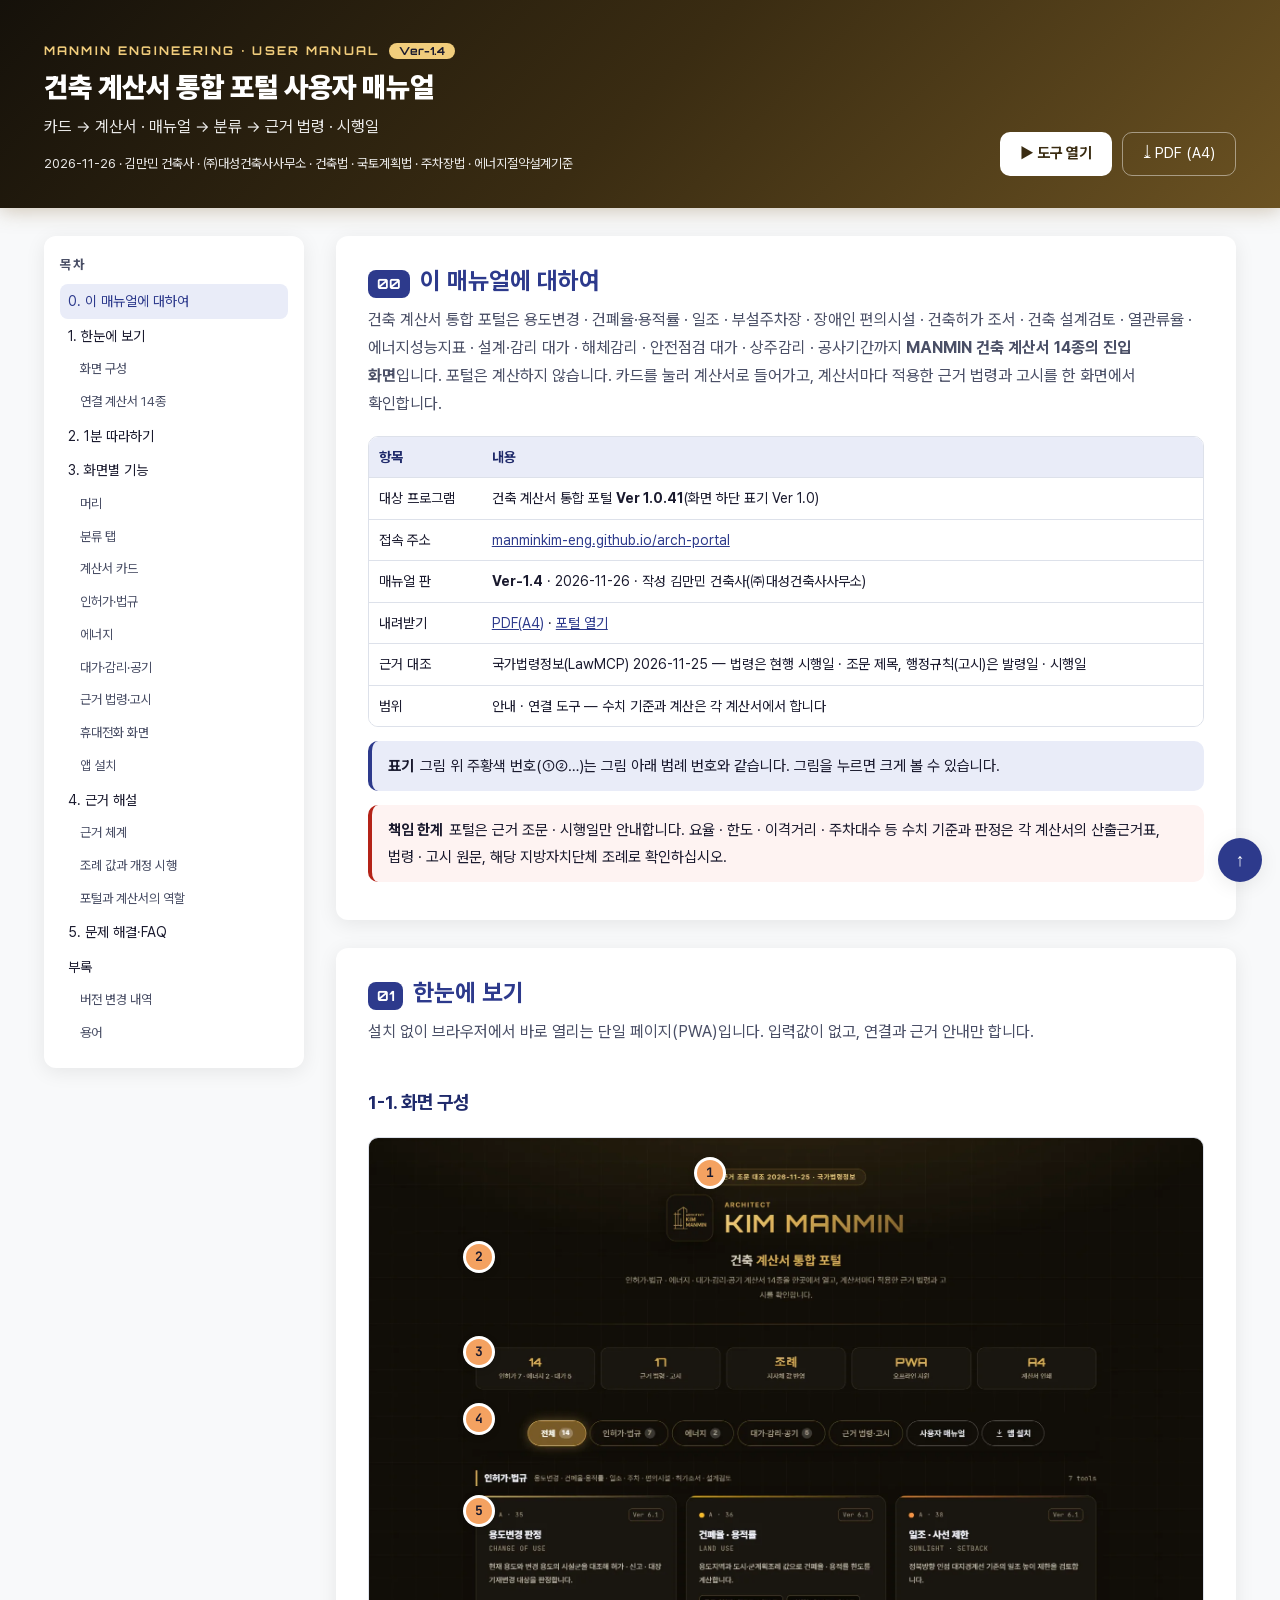
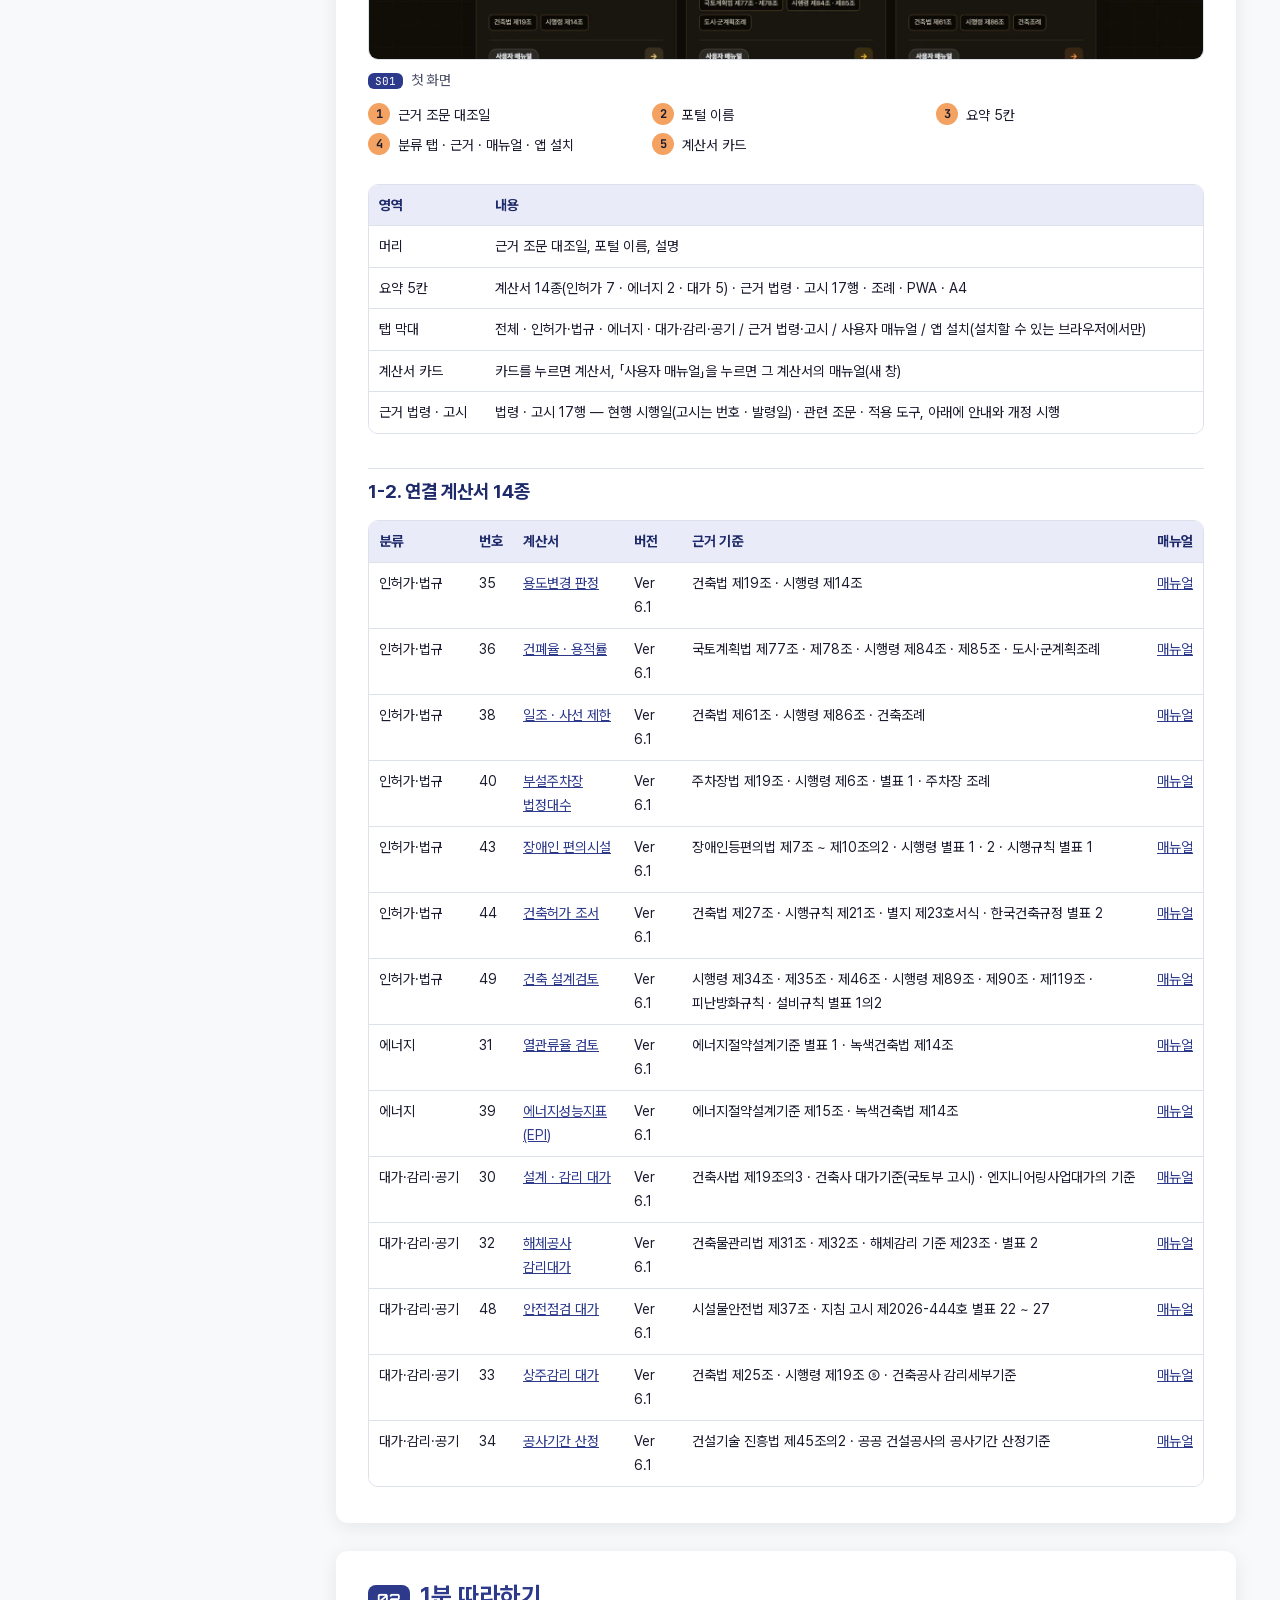
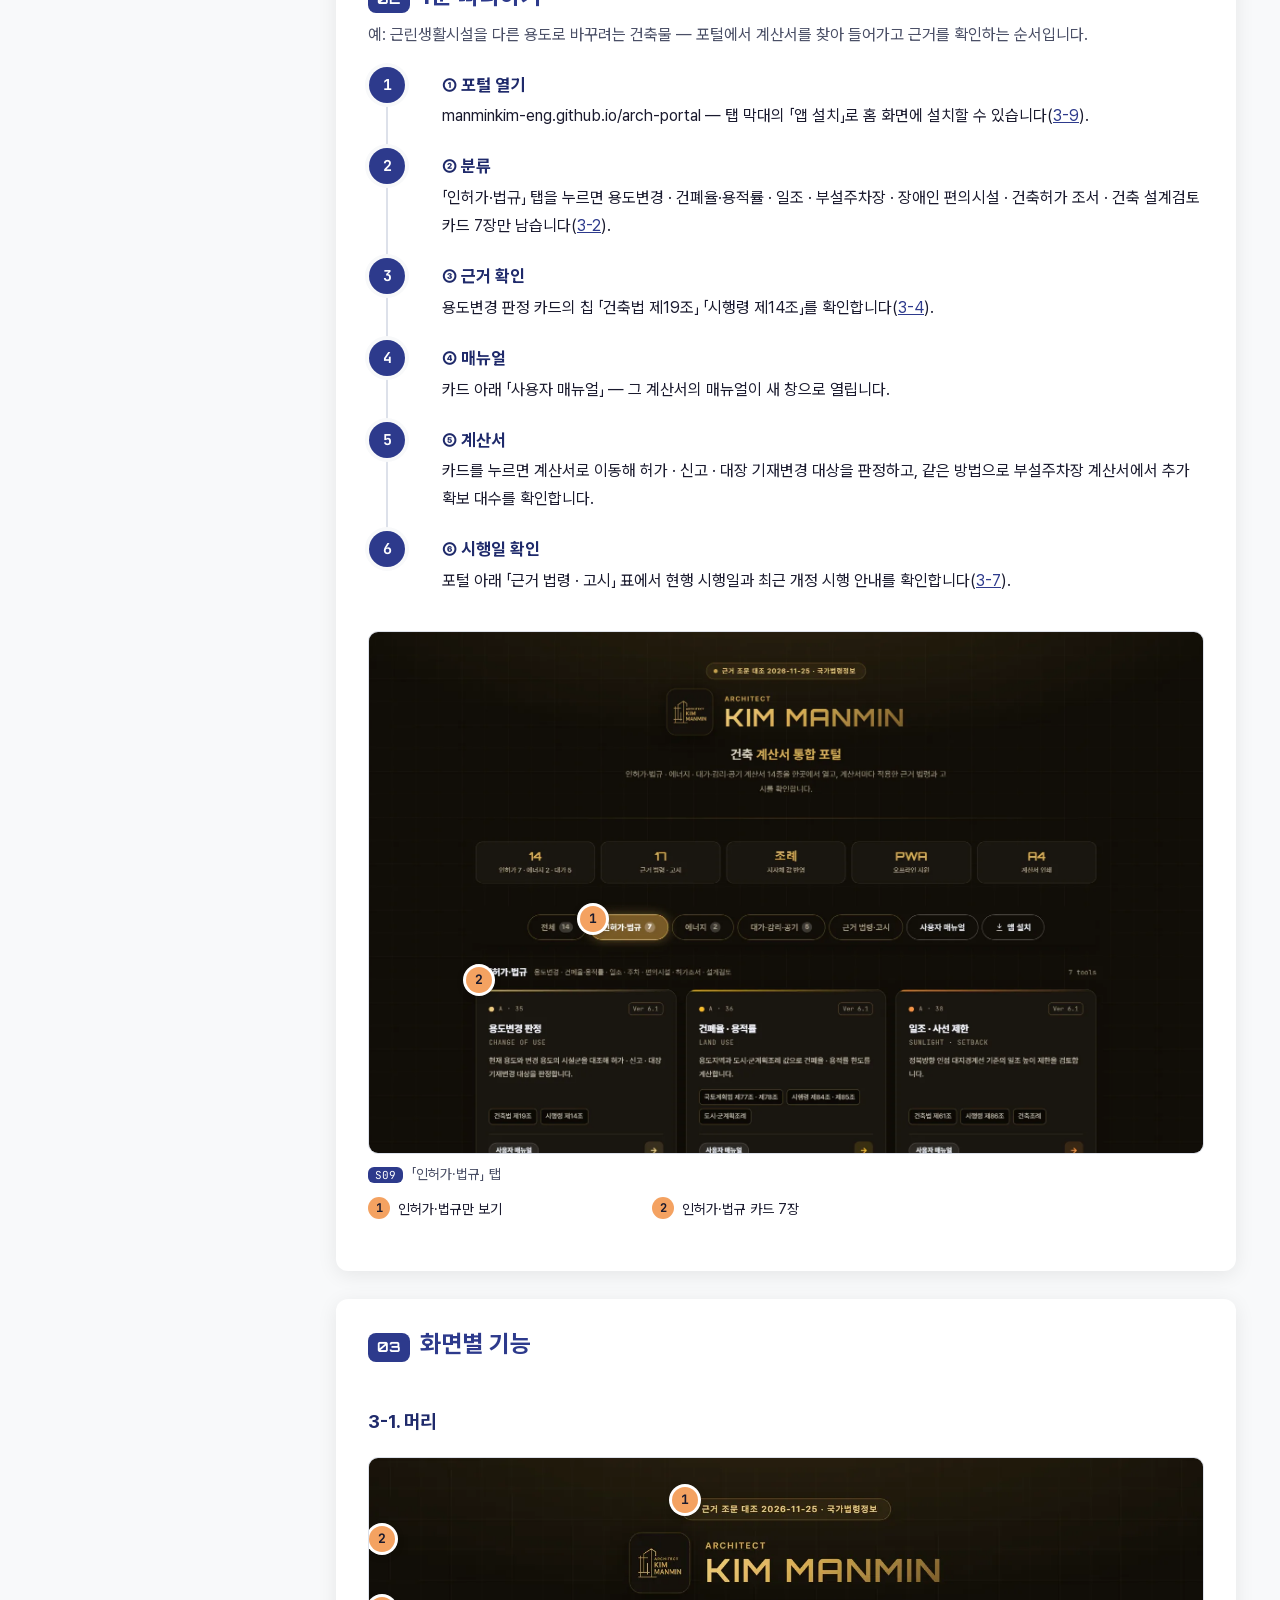
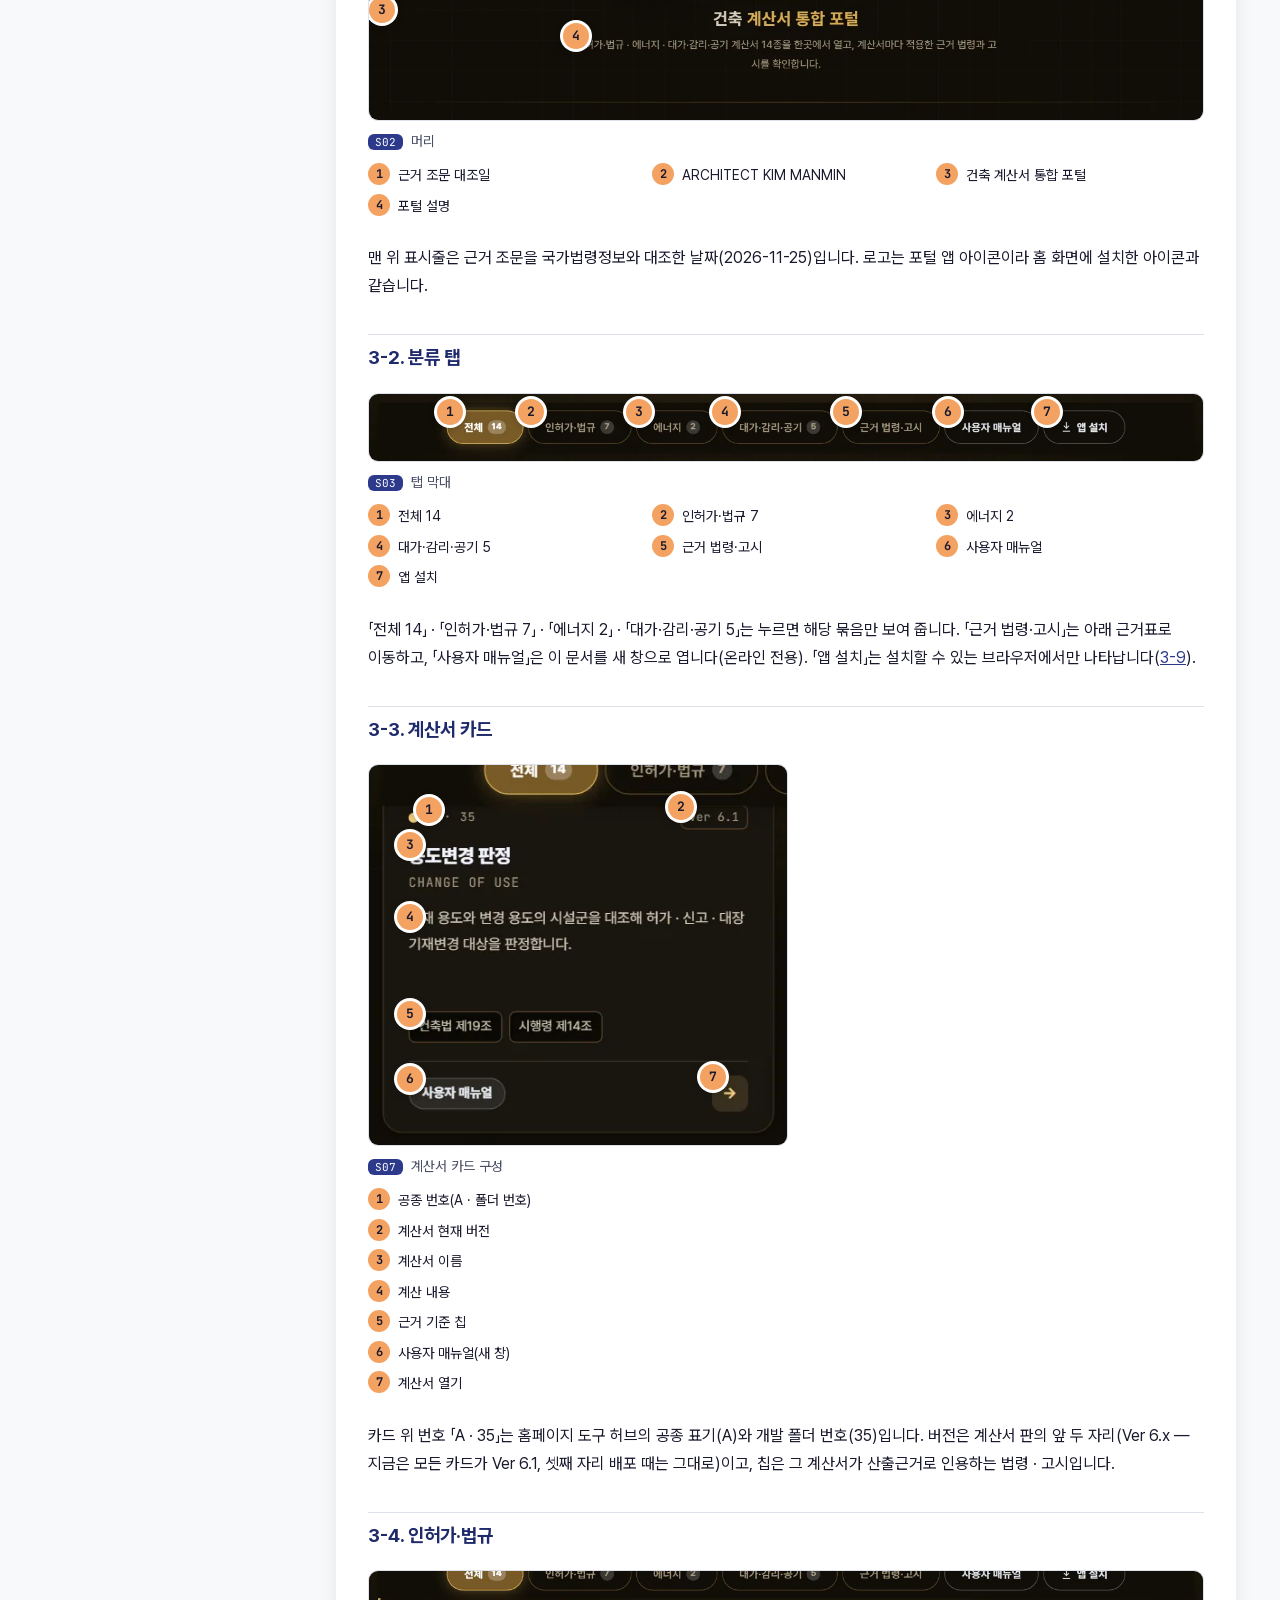
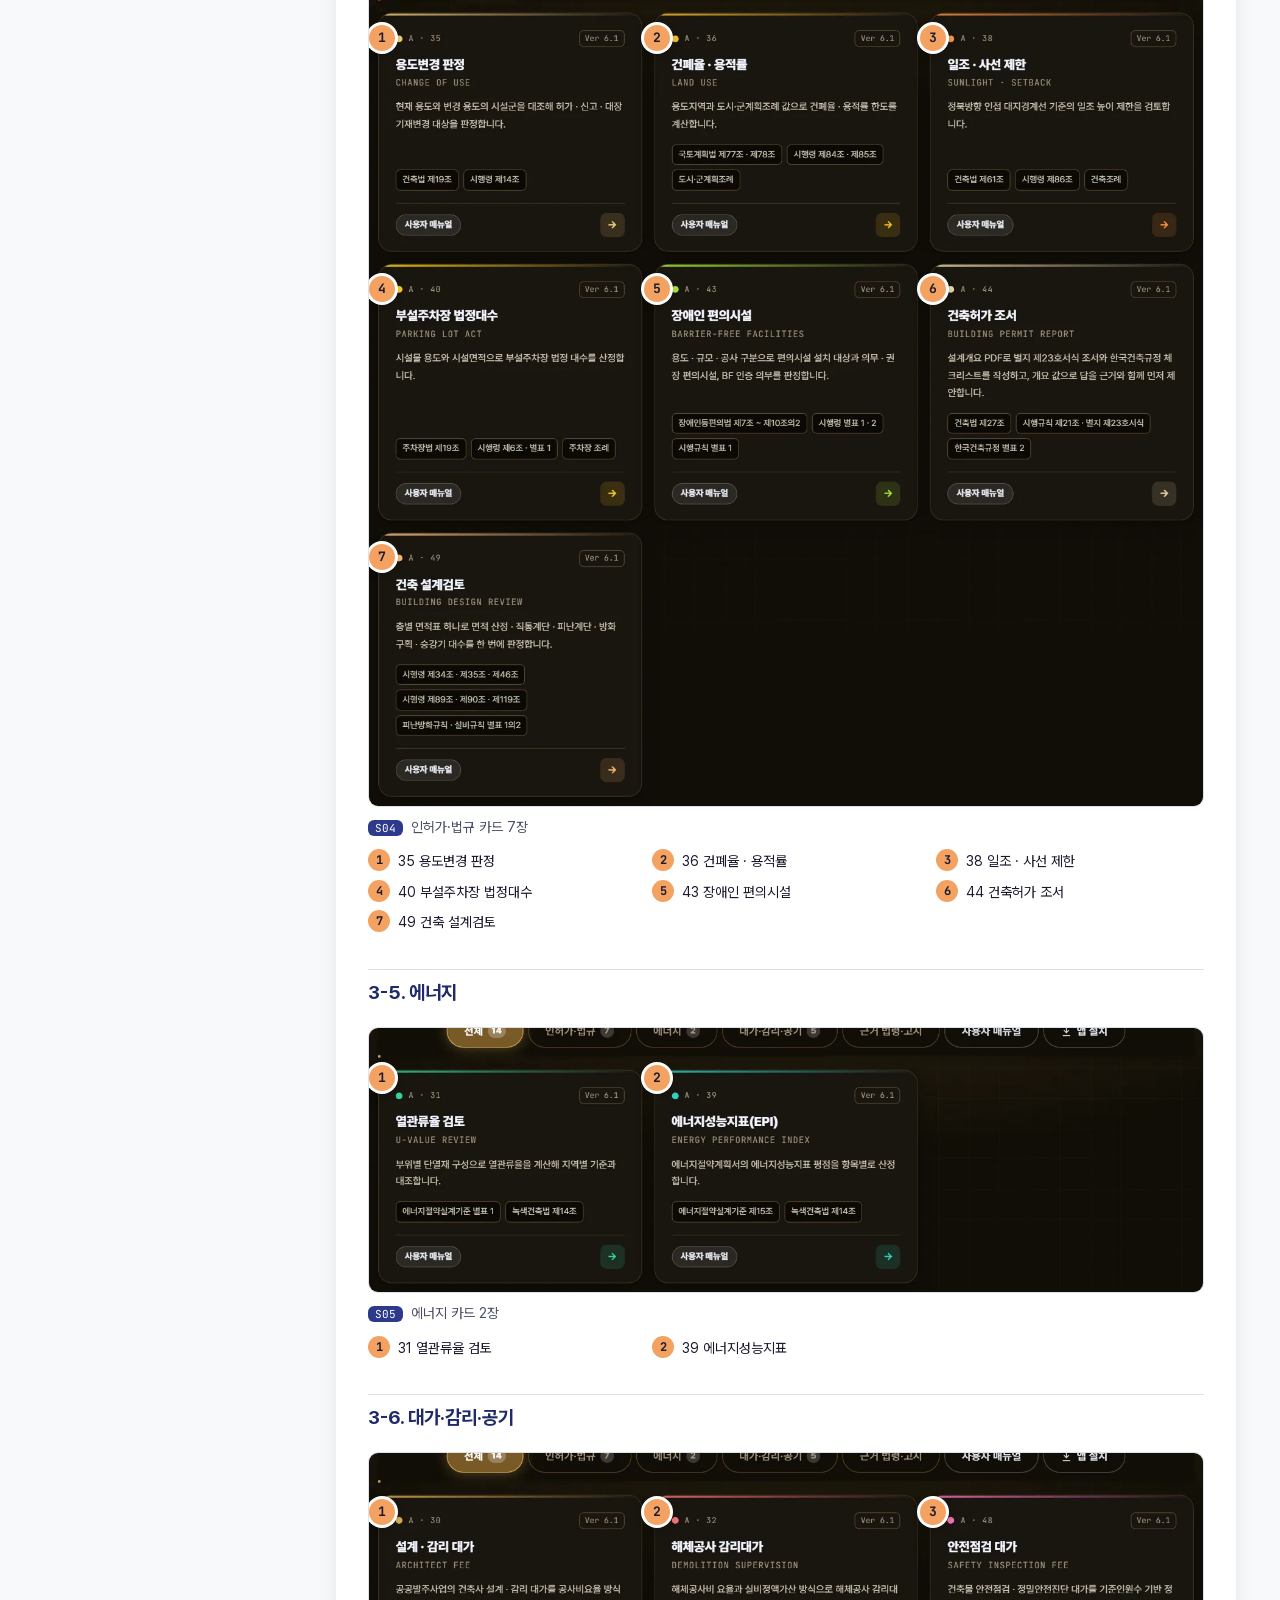
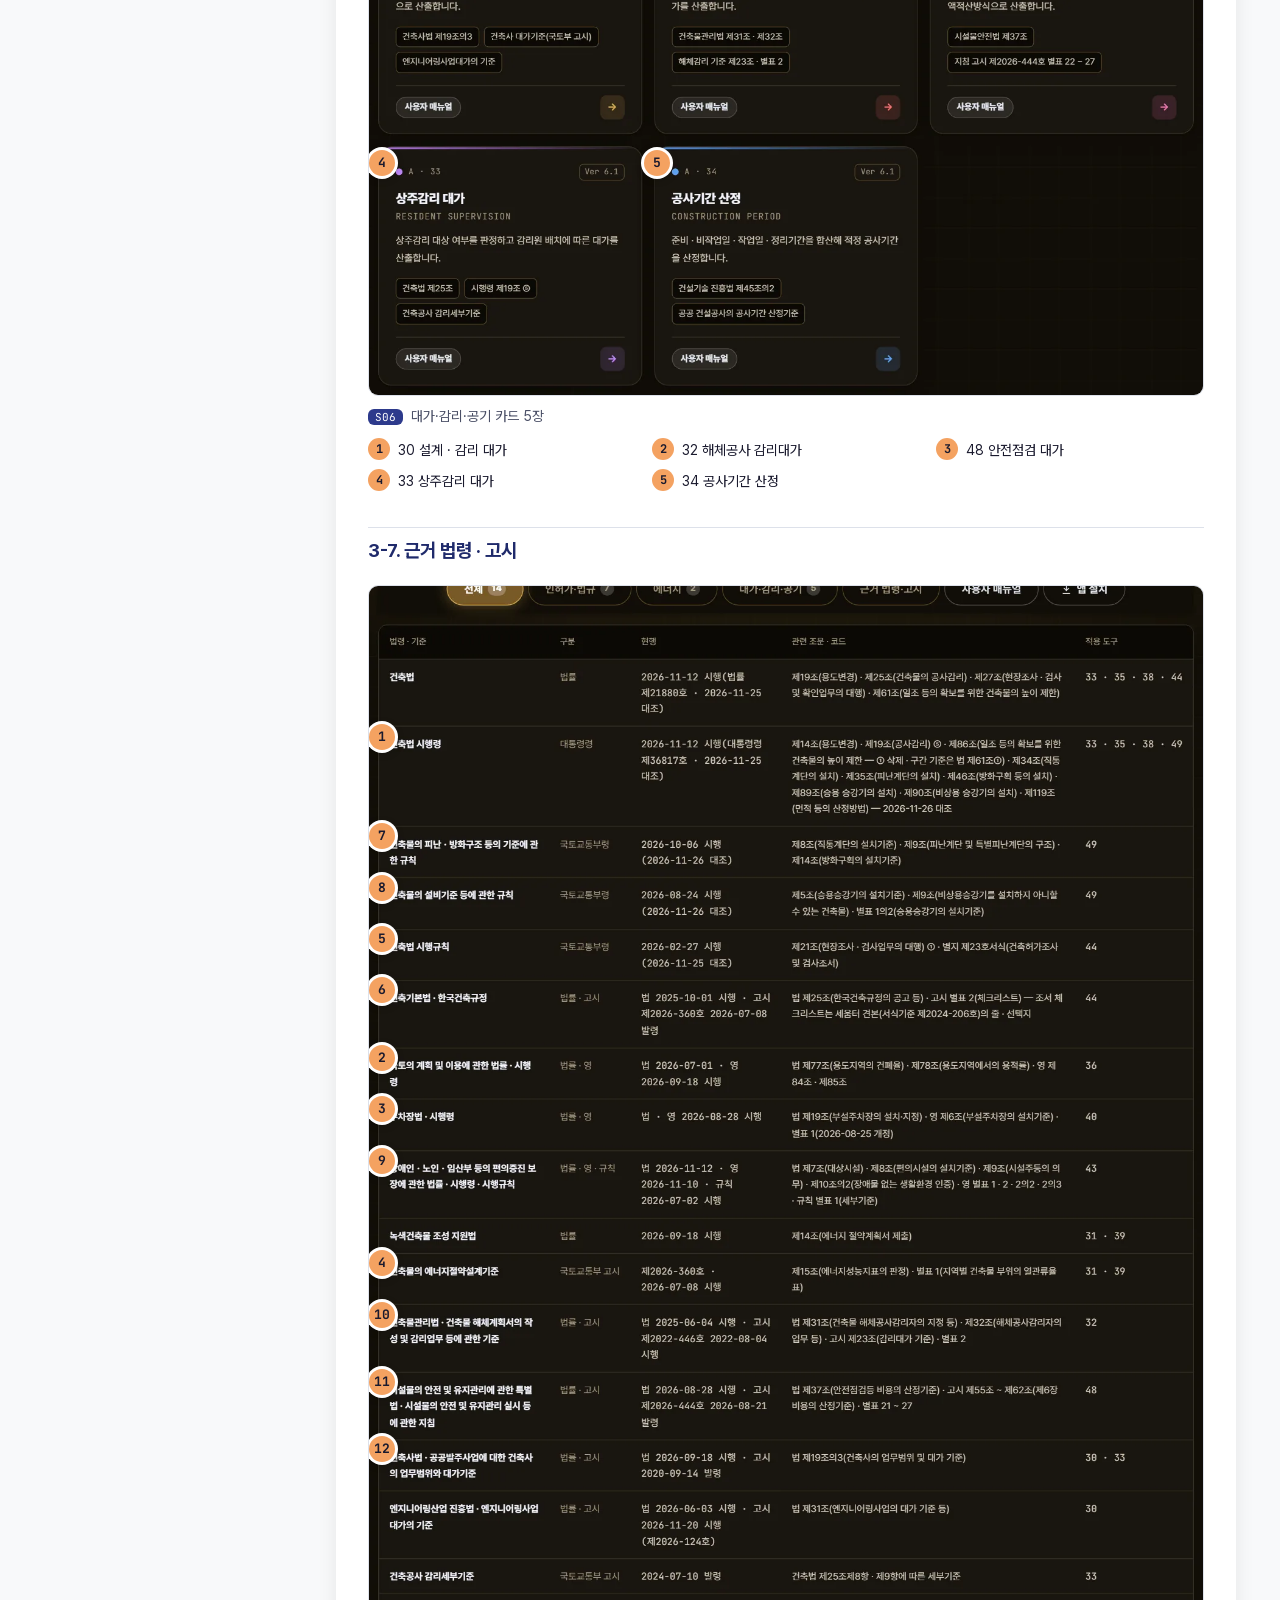
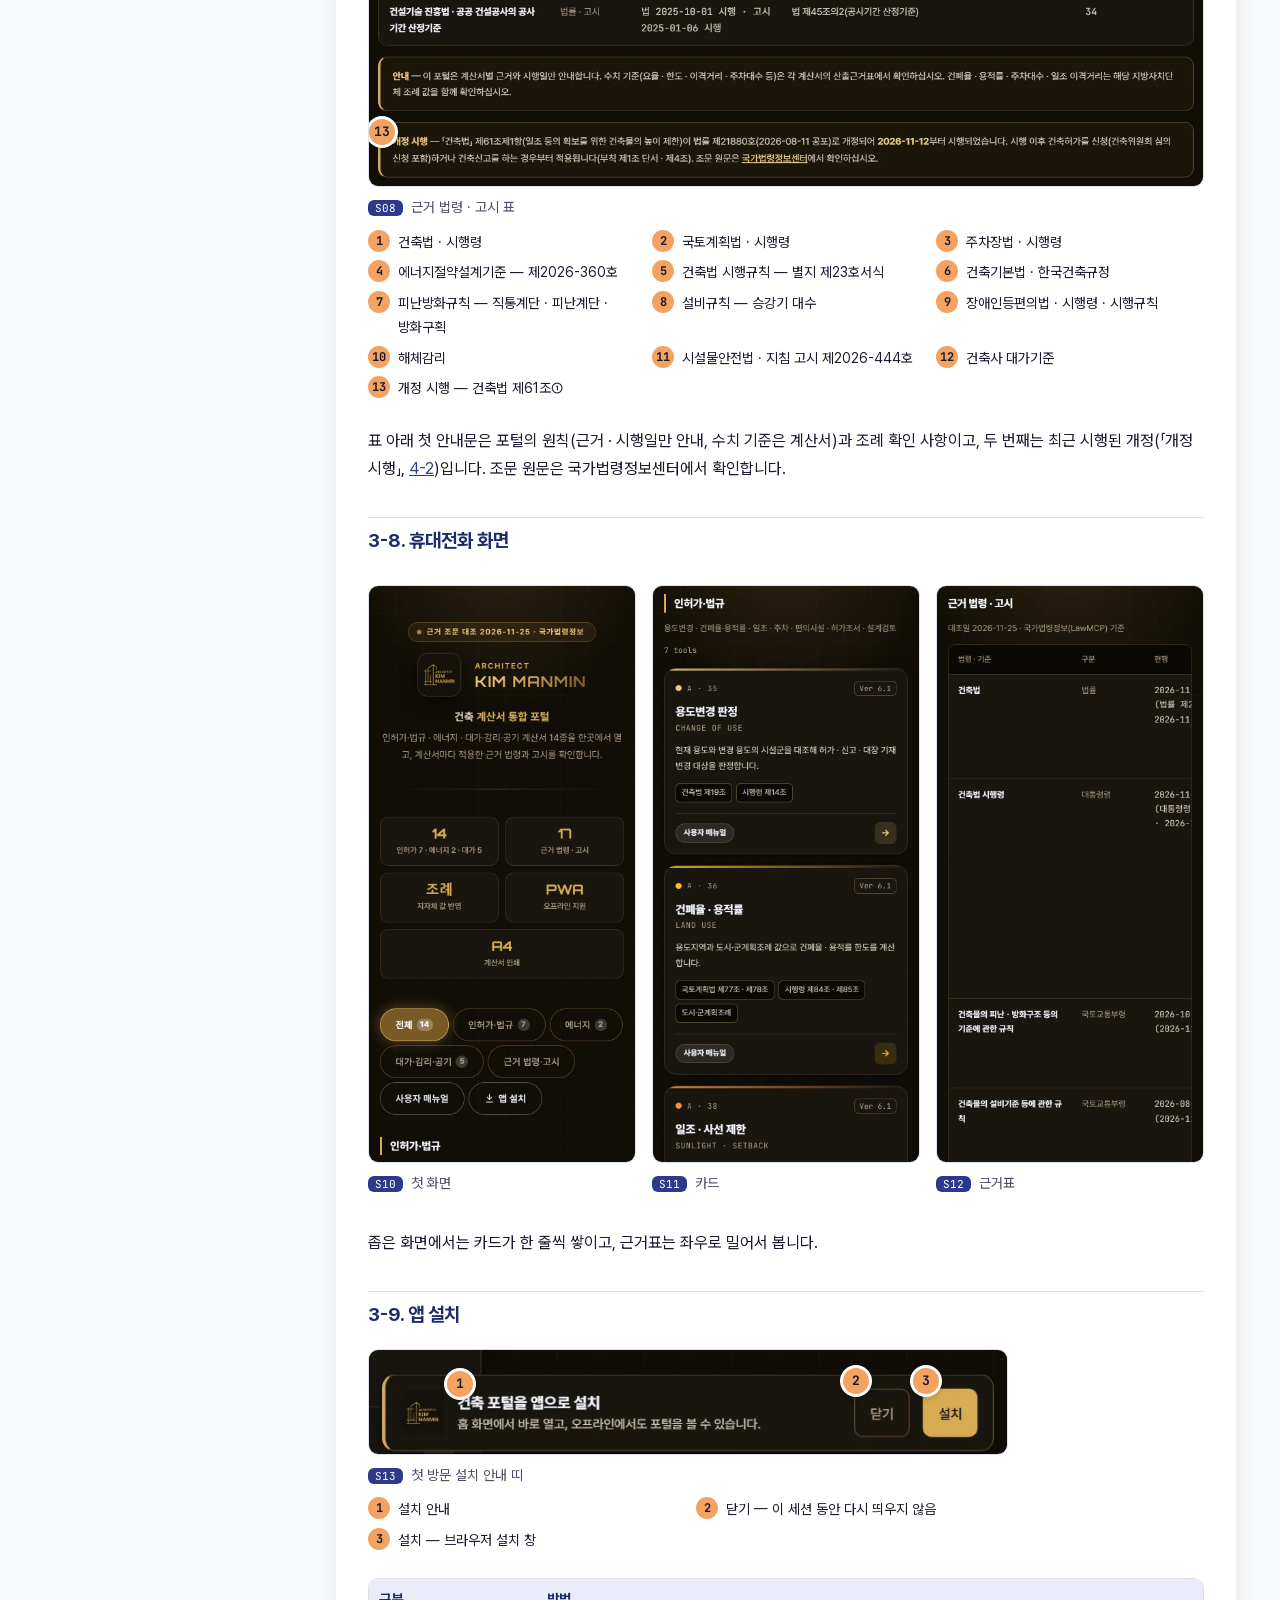
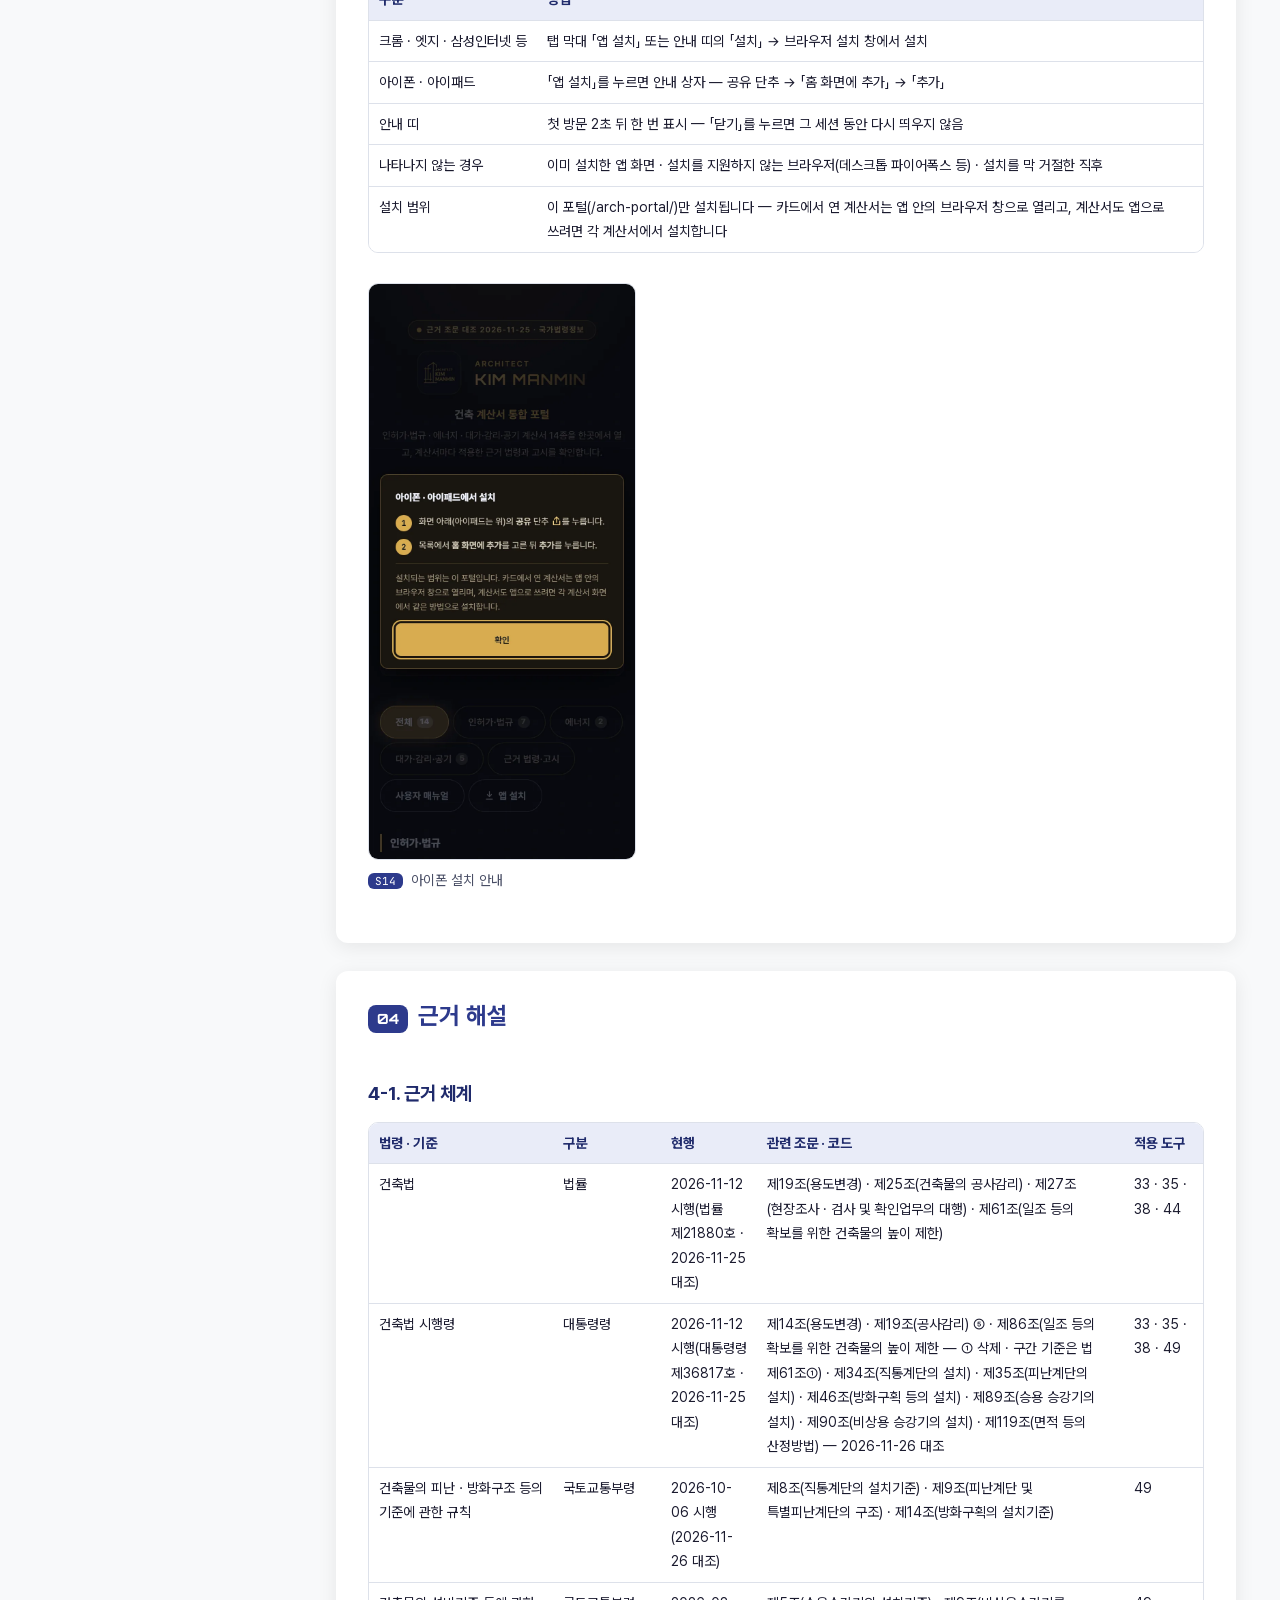
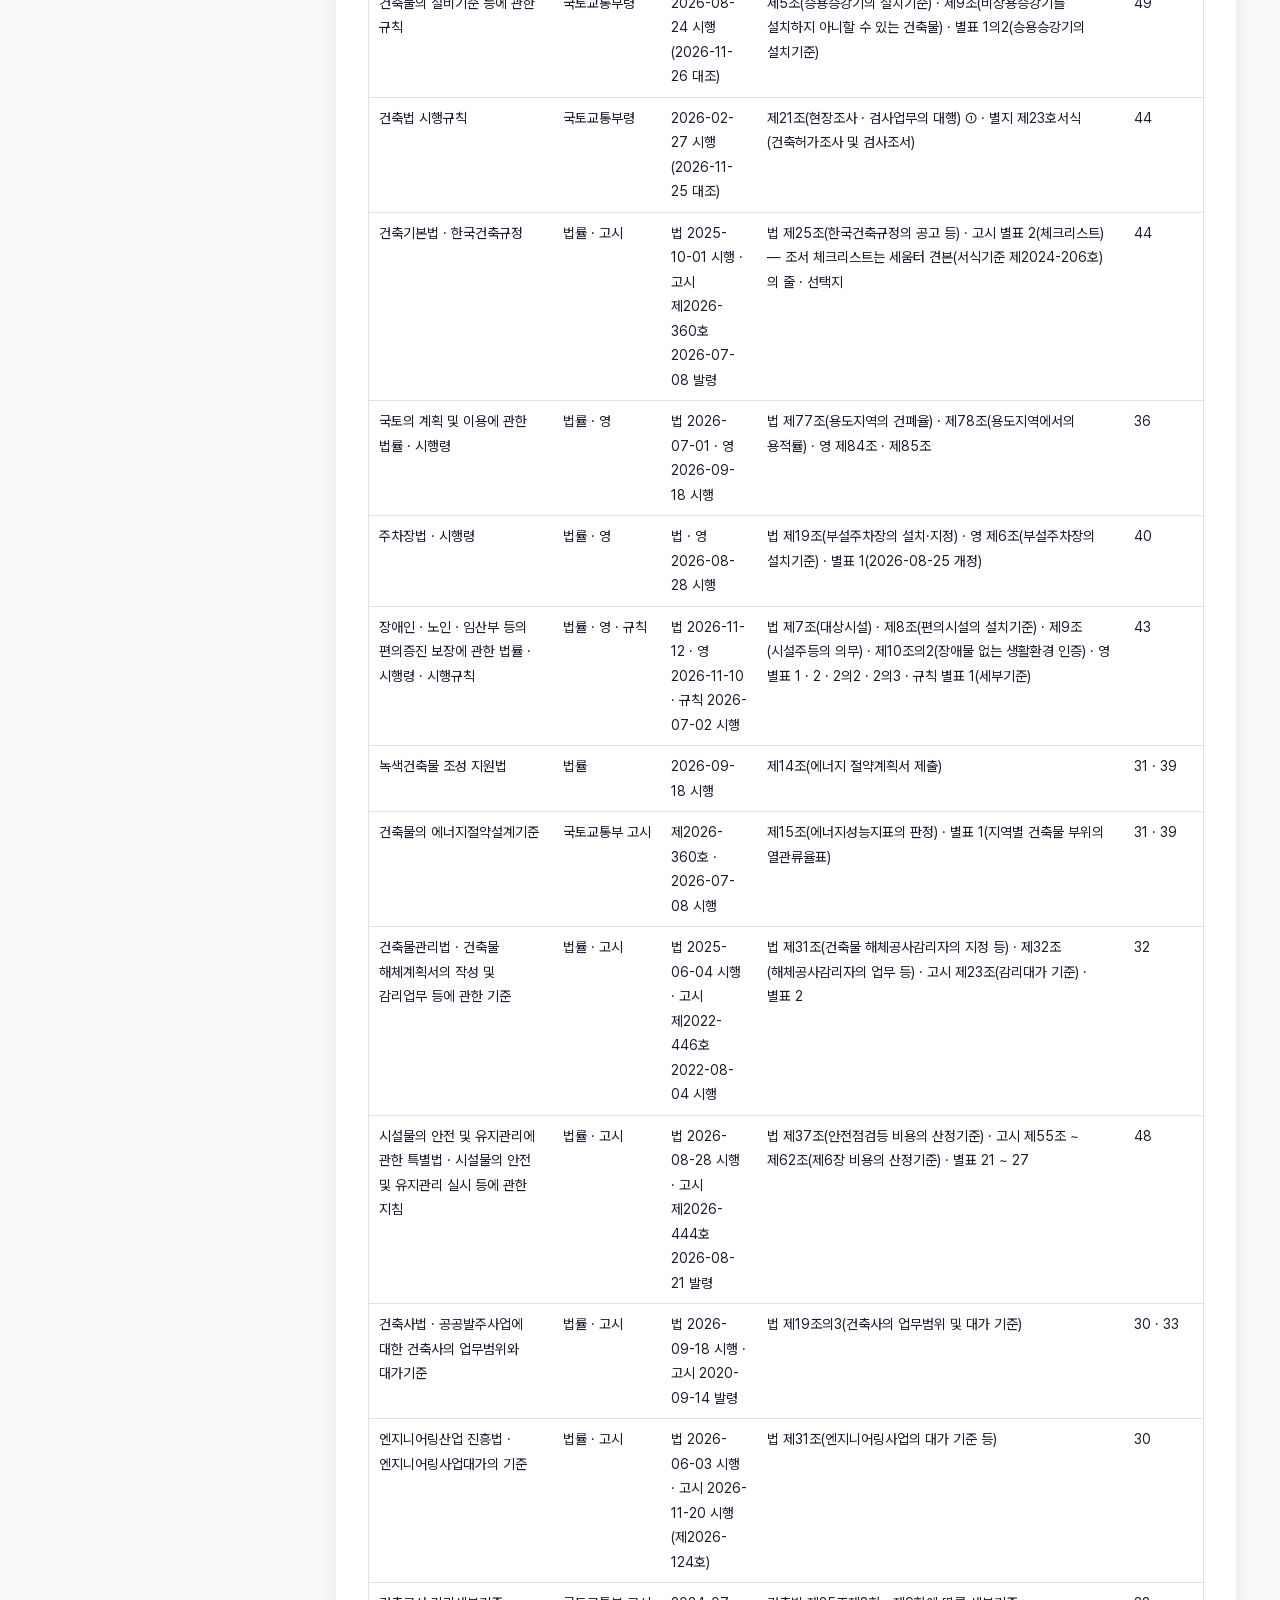
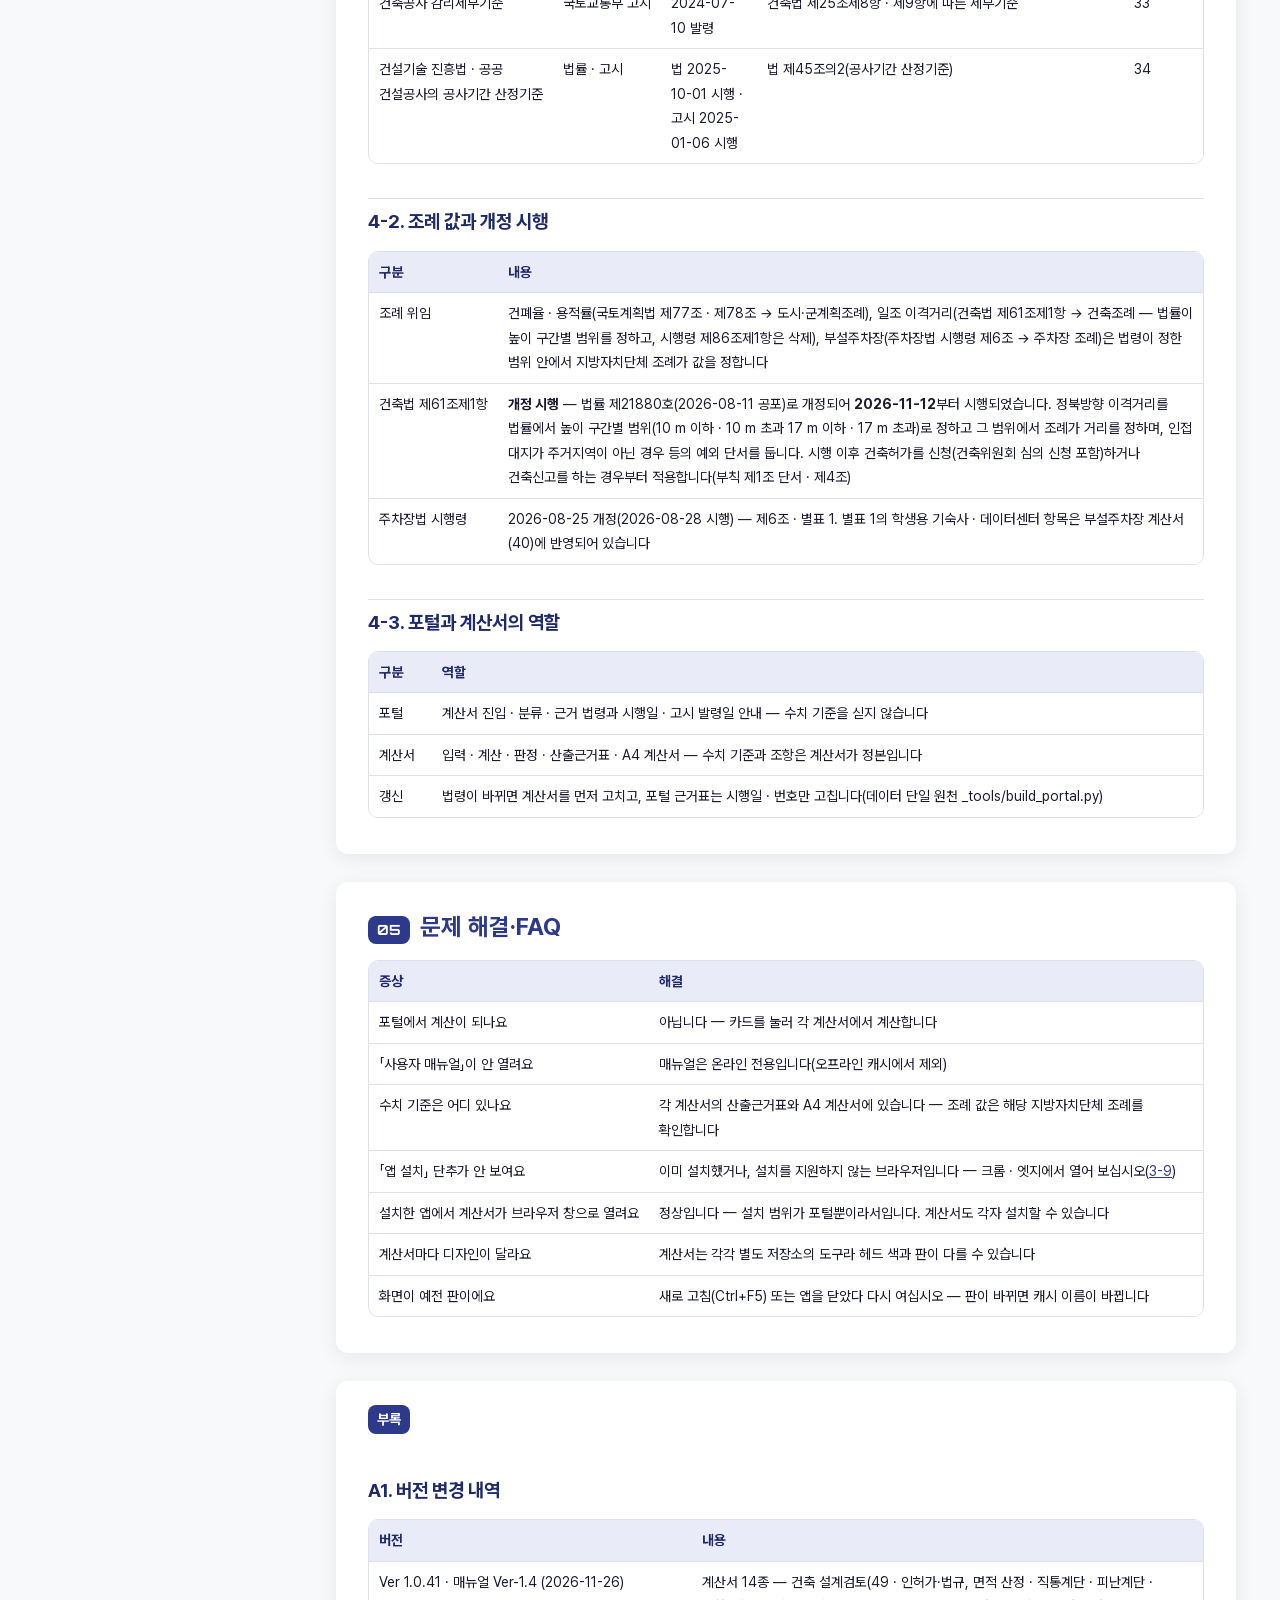
==== commit f8053989: "사용자 매뉴얼 Ver-1.4 — 포털 v1.0.41 반영(계산서 14종 · 근거 17행 · 23쪽 · 화면 14장 재촬영, §25-6-120) Co-Authored-By: Clau" ====
--- a/manual/index.html
+++ b/manual/index.html
@@ -1,8 +1,8 @@
 <!doctype html>
 <html lang="ko"><head>
 <meta charset="utf-8"><meta name="viewport" content="width=device-width,initial-scale=1">
-<title>건축 계산서 통합 포털 사용자 매뉴얼 Ver-1.3 · MANMIN</title>
-<meta name="description" content="건축 계산서 통합 포털 사용자 매뉴얼 — 연결 계산서 13종, 근거 법령 · 고시 안내">
+<title>건축 계산서 통합 포털 사용자 매뉴얼 Ver-1.4 · MANMIN</title>
+<meta name="description" content="건축 계산서 통합 포털 사용자 매뉴얼 — 연결 계산서 14종, 근거 법령 · 고시 안내">
 <meta name="author" content="김만민 건축사 · ㈜대성건축사사무소">
 <meta name="theme-color" content="#3a2c12"><meta name="color-scheme" content="light dark">
 <link rel="stylesheet" href="./assets/fonts/manmin-fonts.css">
@@ -199,14 +199,14 @@
 <div class="mh-prog" aria-hidden="true"><i></i></div>
 <header class="top"><div class="top-in">
 <div class="mh-main">
-<div class="mh-eb"><span class="eyebrow">MANMIN ENGINEERING · USER MANUAL</span><span class="mh-ver">Ver-1.3</span></div>
+<div class="mh-eb"><span class="eyebrow">MANMIN ENGINEERING · USER MANUAL</span><span class="mh-ver">Ver-1.4</span></div>
 <h1>건축 계산서 통합 포털 사용자 매뉴얼</h1>
 <p class="sub">카드 → 계산서 · 매뉴얼 → 분류 → 근거 법령 · 시행일</p>
-<p class="mh-meta">2026-11-25 · 김만민 건축사 · ㈜대성건축사사무소 · 건축법 · 국토계획법 · 주차장법 · 에너지절약설계기준</p>
+<p class="mh-meta">2026-11-26 · 김만민 건축사 · ㈜대성건축사사무소 · 건축법 · 국토계획법 · 주차장법 · 에너지절약설계기준</p>
 </div>
-<div class="mh-act"><a class="mh-btn pri" href="../index.html" aria-label="통합 포털 열기">▶ 도구 열기</a><a class="mh-btn sec" href="건축통합포털_사용자매뉴얼_Ver-1.3.pdf" download>⤓ PDF (A4)</a></div>
+<div class="mh-act"><a class="mh-btn pri" href="../index.html" aria-label="통합 포털 열기">▶ 도구 열기</a><a class="mh-btn sec" href="건축통합포털_사용자매뉴얼_Ver-1.4.pdf" download>⤓ PDF (A4)</a></div>
 </div></header>
-<div class="wrap"><nav class="toc" aria-label="목차"><details open><summary class="toc-sum">목차 <span aria-hidden="true">▾</span></summary><h2>목차</h2><ol><li><a href="#ch0">0. 이 매뉴얼에 대하여</a></li><li><a href="#ch1">1. 한눈에 보기</a></li><li class="sub"><a href="#s1-1">화면 구성</a></li><li class="sub"><a href="#s1-2">연결 계산서 13종</a></li><li><a href="#ch2">2. 1분 따라하기</a></li><li><a href="#ch3">3. 화면별 기능</a></li><li class="sub"><a href="#s3-1">머리</a></li><li class="sub"><a href="#s3-2">분류 탭</a></li><li class="sub"><a href="#s3-3">계산서 카드</a></li><li class="sub"><a href="#s3-4">인허가·법규</a></li><li class="sub"><a href="#s3-5">에너지</a></li><li class="sub"><a href="#s3-6">대가·감리·공기</a></li><li class="sub"><a href="#s3-7">근거 법령·고시</a></li><li class="sub"><a href="#s3-8">휴대전화 화면</a></li><li class="sub"><a href="#s3-9">앱 설치</a></li><li><a href="#ch4">4. 근거 해설</a></li><li class="sub"><a href="#s4-1">근거 체계</a></li><li class="sub"><a href="#s4-2">조례 값과 개정 시행</a></li><li class="sub"><a href="#s4-3">포털과 계산서의 역할</a></li><li><a href="#ch5">5. 문제 해결·FAQ</a></li><li><a href="#ch6">부록</a></li><li class="sub"><a href="#a1">버전 변경 내역</a></li><li class="sub"><a href="#a2">용어</a></li></ol></details></nav><main><style>
+<div class="wrap"><nav class="toc" aria-label="목차"><details open><summary class="toc-sum">목차 <span aria-hidden="true">▾</span></summary><h2>목차</h2><ol><li><a href="#ch0">0. 이 매뉴얼에 대하여</a></li><li><a href="#ch1">1. 한눈에 보기</a></li><li class="sub"><a href="#s1-1">화면 구성</a></li><li class="sub"><a href="#s1-2">연결 계산서 14종</a></li><li><a href="#ch2">2. 1분 따라하기</a></li><li><a href="#ch3">3. 화면별 기능</a></li><li class="sub"><a href="#s3-1">머리</a></li><li class="sub"><a href="#s3-2">분류 탭</a></li><li class="sub"><a href="#s3-3">계산서 카드</a></li><li class="sub"><a href="#s3-4">인허가·법규</a></li><li class="sub"><a href="#s3-5">에너지</a></li><li class="sub"><a href="#s3-6">대가·감리·공기</a></li><li class="sub"><a href="#s3-7">근거 법령·고시</a></li><li class="sub"><a href="#s3-8">휴대전화 화면</a></li><li class="sub"><a href="#s3-9">앱 설치</a></li><li><a href="#ch4">4. 근거 해설</a></li><li class="sub"><a href="#s4-1">근거 체계</a></li><li class="sub"><a href="#s4-2">조례 값과 개정 시행</a></li><li class="sub"><a href="#s4-3">포털과 계산서의 역할</a></li><li><a href="#ch5">5. 문제 해결·FAQ</a></li><li><a href="#ch6">부록</a></li><li class="sub"><a href="#a1">버전 변경 내역</a></li><li class="sub"><a href="#a2">용어</a></li></ol></details></nav><main><style>
 #fig-s07_card{max-width:420px}
 #fig-s13_install_bar{max-width:640px}
 .k1 td:first-child,.k1 th:first-child{white-space:nowrap}
@@ -223,49 +223,49 @@
   .brk .tbl{break-inside:auto}.brk tr{break-inside:avoid}.brk thead{display:table-header-group}
 }
 </style><section class="ch" id="ch0"><h2><span class="n">00</span>이 매뉴얼에 대하여</h2>
-<p class="lead">건축 계산서 통합 포털은 용도변경 · 건폐율·용적률 · 일조 · 부설주차장 · 장애인 편의시설 · 건축허가 조서 · 열관류율 · 에너지성능지표 · 설계·감리 대가 · 해체감리 · 안전점검 대가 · 상주감리 · 공사기간까지 <b>MANMIN 건축 계산서 13종의 진입 화면</b>입니다. 포털은 계산하지 않습니다. 카드를 눌러 계산서로 들어가고, 계산서마다 적용한 근거 법령과 고시를 한 화면에서 확인합니다.</p>
-<div class="k1"><div class="tbl"><table><thead><tr><th class="">항목</th><th class="">내용</th></tr></thead><tbody><tr><td class="">대상 프로그램</td><td class="">건축 계산서 통합 포털 <b>Ver 1.0.39</b>(화면 하단 표기 Ver 1.0)</td></tr><tr><td class="">접속 주소</td><td class=""><a href="https://manminkim-eng.github.io/arch-portal/" target="_blank" rel="noopener">manminkim-eng.github.io/arch-portal</a></td></tr><tr><td class="">매뉴얼 판</td><td class=""><b>Ver-1.3</b> · 2026-11-25 · 작성 김만민 건축사(㈜대성건축사사무소)</td></tr><tr><td class="">내려받기</td><td class=""><a href="건축통합포털_사용자매뉴얼_Ver-1.3.pdf" download>PDF(A4)</a> · <a href="../index.html">포털 열기</a></td></tr><tr><td class="">근거 대조</td><td class="">국가법령정보(LawMCP) 2026-11-25 — 법령은 현행 시행일 · 조문 제목, 행정규칙(고시)은 발령일 · 시행일</td></tr><tr><td class="">범위</td><td class="">안내 · 연결 도구 — 수치 기준과 계산은 각 계산서에서 합니다</td></tr></tbody></table></div></div>
+<p class="lead">건축 계산서 통합 포털은 용도변경 · 건폐율·용적률 · 일조 · 부설주차장 · 장애인 편의시설 · 건축허가 조서 · 건축 설계검토 · 열관류율 · 에너지성능지표 · 설계·감리 대가 · 해체감리 · 안전점검 대가 · 상주감리 · 공사기간까지 <b>MANMIN 건축 계산서 14종의 진입 화면</b>입니다. 포털은 계산하지 않습니다. 카드를 눌러 계산서로 들어가고, 계산서마다 적용한 근거 법령과 고시를 한 화면에서 확인합니다.</p>
+<div class="k1"><div class="tbl"><table><thead><tr><th class="">항목</th><th class="">내용</th></tr></thead><tbody><tr><td class="">대상 프로그램</td><td class="">건축 계산서 통합 포털 <b>Ver 1.0.41</b>(화면 하단 표기 Ver 1.0)</td></tr><tr><td class="">접속 주소</td><td class=""><a href="https://manminkim-eng.github.io/arch-portal/" target="_blank" rel="noopener">manminkim-eng.github.io/arch-portal</a></td></tr><tr><td class="">매뉴얼 판</td><td class=""><b>Ver-1.4</b> · 2026-11-26 · 작성 김만민 건축사(㈜대성건축사사무소)</td></tr><tr><td class="">내려받기</td><td class=""><a href="건축통합포털_사용자매뉴얼_Ver-1.4.pdf" download>PDF(A4)</a> · <a href="../index.html">포털 열기</a></td></tr><tr><td class="">근거 대조</td><td class="">국가법령정보(LawMCP) 2026-11-25 — 법령은 현행 시행일 · 조문 제목, 행정규칙(고시)은 발령일 · 시행일</td></tr><tr><td class="">범위</td><td class="">안내 · 연결 도구 — 수치 기준과 계산은 각 계산서에서 합니다</td></tr></tbody></table></div></div>
 <div class="note"><b>표기</b>그림 위 주황색 번호(①②…)는 그림 아래 범례 번호와 같습니다. 그림을 누르면 크게 볼 수 있습니다.</div>
 <div class="warn"><b>책임 한계</b>포털은 근거 조문 · 시행일만 안내합니다. 요율 · 한도 · 이격거리 · 주차대수 등 수치 기준과 판정은 각 계산서의 산출근거표, 법령 · 고시 원문, 해당 지방자치단체 조례로 확인하십시오.</div>
 </section>
 <section class="ch" id="ch1"><h2><span class="n">01</span>한눈에 보기</h2>
 <p class="lead">설치 없이 브라우저에서 바로 열리는 단일 페이지(PWA)입니다. 입력값이 없고, 연결과 근거 안내만 합니다.</p>
 <h3 id="s1-1">1-1. 화면 구성</h3>
-<figure class="shot" id="fig-s01_overview"><div class="frame"><img src="images/s01_overview.webp" width="1440" height="900" loading="lazy" alt="첫 화면"><span class="pin" style="left:40.84%;top:6.74%">1</span><span class="pin" style="left:13.18%;top:22.75%">2</span><span class="pin" style="left:13.18%;top:41.00%">3</span><span class="pin" style="left:13.18%;top:53.90%">4</span><span class="pin" style="left:13.18%;top:69.35%">5</span></div><figcaption><span class="fno">S01</span>첫 화면</figcaption><ol class="legend"><li><b>1</b><span>근거 조문 대조일</span></li><li><b>2</b><span>포털 이름</span></li><li><b>3</b><span>요약 5칸</span></li><li><b>4</b><span>분류 탭 · 근거 · 매뉴얼 · 앱 설치</span></li><li><b>5</b><span>계산서 카드</span></li></ol></figure>
-<div class="k1"><div class="tbl"><table><thead><tr><th class="">영역</th><th class="">내용</th></tr></thead><tbody><tr><td class="">머리</td><td class="">근거 조문 대조일, 포털 이름, 설명</td></tr><tr><td class="">요약 5칸</td><td class="">계산서 13종(인허가 6 · 에너지 2 · 대가 5) · 근거 법령 · 고시 15행 · 조례 · PWA · A4</td></tr><tr><td class="">탭 막대</td><td class="">전체 · 인허가·법규 · 에너지 · 대가·감리·공기 / 근거 법령·고시 / 사용자 매뉴얼 / 앱 설치(설치할 수 있는 브라우저에서만)</td></tr><tr><td class="">계산서 카드</td><td class="">카드를 누르면 계산서, 「사용자 매뉴얼」을 누르면 그 계산서의 매뉴얼(새 창)</td></tr><tr><td class="">근거 법령 · 고시</td><td class="">법령 · 고시 15행 — 현행 시행일(고시는 번호 · 발령일) · 관련 조문 · 적용 도구, 아래에 안내와 개정 시행</td></tr></tbody></table></div></div>
-<h3 id="s1-2">1-2. 연결 계산서 13종</h3>
-<div class="brk"><div class="k1"><div class="tbl"><table><thead><tr><th class="">분류</th><th class="">번호</th><th class="">계산서</th><th class="">버전</th><th class="">근거 기준</th><th class="">매뉴얼</th></tr></thead><tbody><tr><td class="">인허가·법규</td><td class="">35</td><td class=""><a href="https://manminkim-eng.github.io/Change-of-Use/" target="_blank" rel="noopener">용도변경 판정</a></td><td class="">Ver 6.1</td><td class="">건축법 제19조 · 시행령 제14조</td><td class=""><a href="https://manminkim-eng.github.io/Change-of-Use/manual/" target="_blank" rel="noopener">매뉴얼</a></td></tr><tr><td class="">인허가·법규</td><td class="">36</td><td class=""><a href="https://manminkim-eng.github.io/Land-Use/" target="_blank" rel="noopener">건폐율 · 용적률</a></td><td class="">Ver 6.1</td><td class="">국토계획법 제77조 · 제78조 · 시행령 제84조 · 제85조 · 도시·군계획조례</td><td class=""><a href="https://manminkim-eng.github.io/Land-Use/manual/" target="_blank" rel="noopener">매뉴얼</a></td></tr><tr><td class="">인허가·법규</td><td class="">38</td><td class=""><a href="https://manminkim-eng.github.io/Architectural-line/" target="_blank" rel="noopener">일조 · 사선 제한</a></td><td class="">Ver 6.1</td><td class="">건축법 제61조 · 시행령 제86조 · 건축조례</td><td class=""><a href="https://manminkim-eng.github.io/Architectural-line/manual/" target="_blank" rel="noopener">매뉴얼</a></td></tr><tr><td class="">인허가·법규</td><td class="">40</td><td class=""><a href="https://manminkim-eng.github.io/Parking-Lot-Act/" target="_blank" rel="noopener">부설주차장 법정대수</a></td><td class="">Ver 6.1</td><td class="">주차장법 제19조 · 시행령 제6조 · 별표 1 · 주차장 조례</td><td class=""><a href="https://manminkim-eng.github.io/Parking-Lot-Act/manual/" target="_blank" rel="noopener">매뉴얼</a></td></tr><tr><td class="">인허가·법규</td><td class="">43</td><td class=""><a href="https://manminkim-eng.github.io/Barrier-Free-Facilities/" target="_blank" rel="noopener">장애인 편의시설</a></td><td class="">Ver 6.1</td><td class="">장애인등편의법 제7조 ~ 제10조의2 · 시행령 별표 1 · 2 · 시행규칙 별표 1</td><td class=""><a href="https://manminkim-eng.github.io/Barrier-Free-Facilities/manual/" target="_blank" rel="noopener">매뉴얼</a></td></tr><tr><td class="">인허가·법규</td><td class="">44</td><td class=""><a href="https://manminkim-eng.github.io/Building-Permit-Report/" target="_blank" rel="noopener">건축허가 조서</a></td><td class="">Ver 6.1</td><td class="">건축법 제27조 · 시행규칙 제21조 · 별지 제23호서식 · 한국건축규정 별표 2</td><td class=""><a href="https://manminkim-eng.github.io/Building-Permit-Report/manual/" target="_blank" rel="noopener">매뉴얼</a></td></tr><tr><td class="">에너지</td><td class="">31</td><td class=""><a href="https://manminkim-eng.github.io/u-value-app-/" target="_blank" rel="noopener">열관류율 검토</a></td><td class="">Ver 6.1</td><td class="">에너지절약설계기준 별표 1 · 녹색건축법 제14조</td><td class=""><a href="https://manminkim-eng.github.io/u-value-app-/manual/" target="_blank" rel="noopener">매뉴얼</a></td></tr><tr><td class="">에너지</td><td class="">39</td><td class=""><a href="https://manminkim-eng.github.io/Energy-Performance-Index/" target="_blank" rel="noopener">에너지성능지표(EPI)</a></td><td class="">Ver 6.1</td><td class="">에너지절약설계기준 제15조 · 녹색건축법 제14조</td><td class=""><a href="https://manminkim-eng.github.io/Energy-Performance-Index/manual/" target="_blank" rel="noopener">매뉴얼</a></td></tr><tr><td class="">대가·감리·공기</td><td class="">30</td><td class=""><a href="https://manminkim-eng.github.io/1architect-fee-app/" target="_blank" rel="noopener">설계 · 감리 대가</a></td><td class="">Ver 6.1</td><td class="">건축사법 제19조의3 · 건축사 대가기준(국토부 고시) · 엔지니어링사업대가의 기준</td><td class=""><a href="https://manminkim-eng.github.io/1architect-fee-app/manual/" target="_blank" rel="noopener">매뉴얼</a></td></tr><tr><td class="">대가·감리·공기</td><td class="">32</td><td class=""><a href="https://manminkim-eng.github.io/demolition-calc/" target="_blank" rel="noopener">해체공사 감리대가</a></td><td class="">Ver 6.1</td><td class="">건축물관리법 제31조 · 제32조 · 해체감리 기준 제23조 · 별표 2</td><td class=""><a href="https://manminkim-eng.github.io/demolition-calc/manual/" target="_blank" rel="noopener">매뉴얼</a></td></tr><tr><td class="">대가·감리·공기</td><td class="">48</td><td class=""><a href="https://manminkim-eng.github.io/safety-inspection-fee/" target="_blank" rel="noopener">안전점검 대가</a></td><td class="">Ver 6.1</td><td class="">시설물안전법 제37조 · 지침 고시 제2026-444호 별표 22 ~ 27</td><td class=""><a href="https://manminkim-eng.github.io/safety-inspection-fee/manual/" target="_blank" rel="noopener">매뉴얼</a></td></tr><tr><td class="">대가·감리·공기</td><td class="">33</td><td class=""><a href="https://manminkim-eng.github.io/arch-supervision/" target="_blank" rel="noopener">상주감리 대가</a></td><td class="">Ver 6.1</td><td class="">건축법 제25조 · 시행령 제19조 ⑤ · 건축공사 감리세부기준</td><td class=""><a href="https://manminkim-eng.github.io/arch-supervision/manual/" target="_blank" rel="noopener">매뉴얼</a></td></tr><tr><td class="">대가·감리·공기</td><td class="">34</td><td class=""><a href="https://manminkim-eng.github.io/construction-air/" target="_blank" rel="noopener">공사기간 산정</a></td><td class="">Ver 6.1</td><td class="">건설기술 진흥법 제45조의2 · 공공 건설공사의 공사기간 산정기준</td><td class=""><a href="https://manminkim-eng.github.io/construction-air/manual/" target="_blank" rel="noopener">매뉴얼</a></td></tr></tbody></table></div></div></div>
+<figure class="shot" id="fig-s01_overview"><div class="frame"><img src="images/s01_overview.webp" width="1440" height="900" loading="lazy" alt="첫 화면"><span class="pin" style="left:40.84%;top:6.74%">1</span><span class="pin" style="left:13.18%;top:22.75%">2</span><span class="pin" style="left:13.18%;top:41.00%">3</span><span class="pin" style="left:13.18%;top:53.90%">4</span><span class="pin" style="left:13.18%;top:71.57%">5</span></div><figcaption><span class="fno">S01</span>첫 화면</figcaption><ol class="legend"><li><b>1</b><span>근거 조문 대조일</span></li><li><b>2</b><span>포털 이름</span></li><li><b>3</b><span>요약 5칸</span></li><li><b>4</b><span>분류 탭 · 근거 · 매뉴얼 · 앱 설치</span></li><li><b>5</b><span>계산서 카드</span></li></ol></figure>
+<div class="k1"><div class="tbl"><table><thead><tr><th class="">영역</th><th class="">내용</th></tr></thead><tbody><tr><td class="">머리</td><td class="">근거 조문 대조일, 포털 이름, 설명</td></tr><tr><td class="">요약 5칸</td><td class="">계산서 14종(인허가 7 · 에너지 2 · 대가 5) · 근거 법령 · 고시 17행 · 조례 · PWA · A4</td></tr><tr><td class="">탭 막대</td><td class="">전체 · 인허가·법규 · 에너지 · 대가·감리·공기 / 근거 법령·고시 / 사용자 매뉴얼 / 앱 설치(설치할 수 있는 브라우저에서만)</td></tr><tr><td class="">계산서 카드</td><td class="">카드를 누르면 계산서, 「사용자 매뉴얼」을 누르면 그 계산서의 매뉴얼(새 창)</td></tr><tr><td class="">근거 법령 · 고시</td><td class="">법령 · 고시 17행 — 현행 시행일(고시는 번호 · 발령일) · 관련 조문 · 적용 도구, 아래에 안내와 개정 시행</td></tr></tbody></table></div></div>
+<h3 id="s1-2">1-2. 연결 계산서 14종</h3>
+<div class="brk"><div class="k1"><div class="tbl"><table><thead><tr><th class="">분류</th><th class="">번호</th><th class="">계산서</th><th class="">버전</th><th class="">근거 기준</th><th class="">매뉴얼</th></tr></thead><tbody><tr><td class="">인허가·법규</td><td class="">35</td><td class=""><a href="https://manminkim-eng.github.io/Change-of-Use/" target="_blank" rel="noopener">용도변경 판정</a></td><td class="">Ver 6.1</td><td class="">건축법 제19조 · 시행령 제14조</td><td class=""><a href="https://manminkim-eng.github.io/Change-of-Use/manual/" target="_blank" rel="noopener">매뉴얼</a></td></tr><tr><td class="">인허가·법규</td><td class="">36</td><td class=""><a href="https://manminkim-eng.github.io/Land-Use/" target="_blank" rel="noopener">건폐율 · 용적률</a></td><td class="">Ver 6.1</td><td class="">국토계획법 제77조 · 제78조 · 시행령 제84조 · 제85조 · 도시·군계획조례</td><td class=""><a href="https://manminkim-eng.github.io/Land-Use/manual/" target="_blank" rel="noopener">매뉴얼</a></td></tr><tr><td class="">인허가·법규</td><td class="">38</td><td class=""><a href="https://manminkim-eng.github.io/Architectural-line/" target="_blank" rel="noopener">일조 · 사선 제한</a></td><td class="">Ver 6.1</td><td class="">건축법 제61조 · 시행령 제86조 · 건축조례</td><td class=""><a href="https://manminkim-eng.github.io/Architectural-line/manual/" target="_blank" rel="noopener">매뉴얼</a></td></tr><tr><td class="">인허가·법규</td><td class="">40</td><td class=""><a href="https://manminkim-eng.github.io/Parking-Lot-Act/" target="_blank" rel="noopener">부설주차장 법정대수</a></td><td class="">Ver 6.1</td><td class="">주차장법 제19조 · 시행령 제6조 · 별표 1 · 주차장 조례</td><td class=""><a href="https://manminkim-eng.github.io/Parking-Lot-Act/manual/" target="_blank" rel="noopener">매뉴얼</a></td></tr><tr><td class="">인허가·법규</td><td class="">43</td><td class=""><a href="https://manminkim-eng.github.io/Barrier-Free-Facilities/" target="_blank" rel="noopener">장애인 편의시설</a></td><td class="">Ver 6.1</td><td class="">장애인등편의법 제7조 ~ 제10조의2 · 시행령 별표 1 · 2 · 시행규칙 별표 1</td><td class=""><a href="https://manminkim-eng.github.io/Barrier-Free-Facilities/manual/" target="_blank" rel="noopener">매뉴얼</a></td></tr><tr><td class="">인허가·법규</td><td class="">44</td><td class=""><a href="https://manminkim-eng.github.io/Building-Permit-Report/" target="_blank" rel="noopener">건축허가 조서</a></td><td class="">Ver 6.1</td><td class="">건축법 제27조 · 시행규칙 제21조 · 별지 제23호서식 · 한국건축규정 별표 2</td><td class=""><a href="https://manminkim-eng.github.io/Building-Permit-Report/manual/" target="_blank" rel="noopener">매뉴얼</a></td></tr><tr><td class="">인허가·법규</td><td class="">49</td><td class=""><a href="https://manminkim-eng.github.io/Building-Design-Review/" target="_blank" rel="noopener">건축 설계검토</a></td><td class="">Ver 6.1</td><td class="">시행령 제34조 · 제35조 · 제46조 · 시행령 제89조 · 제90조 · 제119조 · 피난방화규칙 · 설비규칙 별표 1의2</td><td class=""><a href="https://manminkim-eng.github.io/Building-Design-Review/manual/" target="_blank" rel="noopener">매뉴얼</a></td></tr><tr><td class="">에너지</td><td class="">31</td><td class=""><a href="https://manminkim-eng.github.io/u-value-app-/" target="_blank" rel="noopener">열관류율 검토</a></td><td class="">Ver 6.1</td><td class="">에너지절약설계기준 별표 1 · 녹색건축법 제14조</td><td class=""><a href="https://manminkim-eng.github.io/u-value-app-/manual/" target="_blank" rel="noopener">매뉴얼</a></td></tr><tr><td class="">에너지</td><td class="">39</td><td class=""><a href="https://manminkim-eng.github.io/Energy-Performance-Index/" target="_blank" rel="noopener">에너지성능지표(EPI)</a></td><td class="">Ver 6.1</td><td class="">에너지절약설계기준 제15조 · 녹색건축법 제14조</td><td class=""><a href="https://manminkim-eng.github.io/Energy-Performance-Index/manual/" target="_blank" rel="noopener">매뉴얼</a></td></tr><tr><td class="">대가·감리·공기</td><td class="">30</td><td class=""><a href="https://manminkim-eng.github.io/1architect-fee-app/" target="_blank" rel="noopener">설계 · 감리 대가</a></td><td class="">Ver 6.1</td><td class="">건축사법 제19조의3 · 건축사 대가기준(국토부 고시) · 엔지니어링사업대가의 기준</td><td class=""><a href="https://manminkim-eng.github.io/1architect-fee-app/manual/" target="_blank" rel="noopener">매뉴얼</a></td></tr><tr><td class="">대가·감리·공기</td><td class="">32</td><td class=""><a href="https://manminkim-eng.github.io/demolition-calc/" target="_blank" rel="noopener">해체공사 감리대가</a></td><td class="">Ver 6.1</td><td class="">건축물관리법 제31조 · 제32조 · 해체감리 기준 제23조 · 별표 2</td><td class=""><a href="https://manminkim-eng.github.io/demolition-calc/manual/" target="_blank" rel="noopener">매뉴얼</a></td></tr><tr><td class="">대가·감리·공기</td><td class="">48</td><td class=""><a href="https://manminkim-eng.github.io/safety-inspection-fee/" target="_blank" rel="noopener">안전점검 대가</a></td><td class="">Ver 6.1</td><td class="">시설물안전법 제37조 · 지침 고시 제2026-444호 별표 22 ~ 27</td><td class=""><a href="https://manminkim-eng.github.io/safety-inspection-fee/manual/" target="_blank" rel="noopener">매뉴얼</a></td></tr><tr><td class="">대가·감리·공기</td><td class="">33</td><td class=""><a href="https://manminkim-eng.github.io/arch-supervision/" target="_blank" rel="noopener">상주감리 대가</a></td><td class="">Ver 6.1</td><td class="">건축법 제25조 · 시행령 제19조 ⑤ · 건축공사 감리세부기준</td><td class=""><a href="https://manminkim-eng.github.io/arch-supervision/manual/" target="_blank" rel="noopener">매뉴얼</a></td></tr><tr><td class="">대가·감리·공기</td><td class="">34</td><td class=""><a href="https://manminkim-eng.github.io/construction-air/" target="_blank" rel="noopener">공사기간 산정</a></td><td class="">Ver 6.1</td><td class="">건설기술 진흥법 제45조의2 · 공공 건설공사의 공사기간 산정기준</td><td class=""><a href="https://manminkim-eng.github.io/construction-air/manual/" target="_blank" rel="noopener">매뉴얼</a></td></tr></tbody></table></div></div></div>
 </section>
 <section class="ch" id="ch2"><h2><span class="n">02</span>1분 따라하기</h2>
 <p class="lead">예: 근린생활시설을 다른 용도로 바꾸려는 건축물 — 포털에서 계산서를 찾아 들어가고 근거를 확인하는 순서입니다.</p>
 <ol class="steps">
 <li><b class="t">① 포털 열기</b>manminkim-eng.github.io/arch-portal — 탭 막대의 「앱 설치」로 홈 화면에 설치할 수 있습니다(<a href="#s3-9">3-9</a>).</li>
-<li><b class="t">② 분류</b>「인허가·법규」 탭을 누르면 용도변경 · 건폐율·용적률 · 일조 · 부설주차장 · 장애인 편의시설 · 건축허가 조서 카드 6장만 남습니다(<a href="#s3-2">3-2</a>).</li>
+<li><b class="t">② 분류</b>「인허가·법규」 탭을 누르면 용도변경 · 건폐율·용적률 · 일조 · 부설주차장 · 장애인 편의시설 · 건축허가 조서 · 건축 설계검토 카드 7장만 남습니다(<a href="#s3-2">3-2</a>).</li>
 <li><b class="t">③ 근거 확인</b>용도변경 판정 카드의 칩 「건축법 제19조」 「시행령 제14조」를 확인합니다(<a href="#s3-4">3-4</a>).</li>
 <li><b class="t">④ 매뉴얼</b>카드 아래 「사용자 매뉴얼」 — 그 계산서의 매뉴얼이 새 창으로 열립니다.</li>
 <li><b class="t">⑤ 계산서</b>카드를 누르면 계산서로 이동해 허가 · 신고 · 대장 기재변경 대상을 판정하고, 같은 방법으로 부설주차장 계산서에서 추가 확보 대수를 확인합니다.</li>
 <li><b class="t">⑥ 시행일 확인</b>포털 아래 「근거 법령 · 고시」 표에서 현행 시행일과 최근 개정 시행 안내를 확인합니다(<a href="#s3-7">3-7</a>).</li>
 </ol>
-<figure class="shot" id="fig-s09_permit_tab"><div class="frame"><img src="images/s09_permit_tab.webp" width="1440" height="900" loading="lazy" alt="「인허가·법규」 탭"><span class="pin" style="left:26.82%;top:53.90%">1</span><span class="pin" style="left:13.18%;top:64.55%">2</span></div><figcaption><span class="fno">S09</span>「인허가·법규」 탭</figcaption><ol class="legend"><li><b>1</b><span>인허가·법규만 보기</span></li><li><b>2</b><span>인허가·법규 카드 6장</span></li></ol></figure>
+<figure class="shot" id="fig-s09_permit_tab"><div class="frame"><img src="images/s09_permit_tab.webp" width="1440" height="900" loading="lazy" alt="「인허가·법규」 탭"><span class="pin" style="left:26.83%;top:55.01%">1</span><span class="pin" style="left:13.18%;top:66.77%">2</span></div><figcaption><span class="fno">S09</span>「인허가·법규」 탭</figcaption><ol class="legend"><li><b>1</b><span>인허가·법규만 보기</span></li><li><b>2</b><span>인허가·법규 카드 7장</span></li></ol></figure>
 </section>
 <section class="ch" id="ch3"><h2><span class="n">03</span>화면별 기능</h2>
 <h3 id="s3-1">3-1. 머리</h3>
 <figure class="shot" id="fig-s02_header"><div class="frame"><img src="images/s02_header.webp" width="1096" height="346" loading="lazy" alt="머리"><span class="pin" style="left:37.84%;top:16.26%">1</span><span class="pin" style="left:1.50%;top:31.21%">2</span><span class="pin" style="left:1.50%;top:57.92%">3</span><span class="pin" style="left:24.85%;top:68.19%">4</span></div><figcaption><span class="fno">S02</span>머리</figcaption><ol class="legend"><li><b>1</b><span>근거 조문 대조일</span></li><li><b>2</b><span>ARCHITECT KIM MANMIN</span></li><li><b>3</b><span>건축 계산서 통합 포털</span></li><li><b>4</b><span>포털 설명</span></li></ol></figure>
 <p>맨 위 표시줄은 근거 조문을 국가법령정보와 대조한 날짜(2026-11-25)입니다. 로고는 포털 앱 아이콘이라 홈 화면에 설치한 아이콘과 같습니다.</p>
 <h3 id="s3-2">3-2. 분류 탭</h3>
-<figure class="shot" id="fig-s03_tabs"><div class="frame"><img src="images/s03_tabs.webp" width="1096" height="68" loading="lazy" alt="탭 막대"><span class="pin" style="left:9.73%;top:20.65%">1</span><span class="pin" style="left:19.43%;top:20.65%">2</span><span class="pin" style="left:32.39%;top:20.65%">3</span><span class="pin" style="left:42.71%;top:20.65%">4</span><span class="pin" style="left:57.17%;top:20.65%">5</span><span class="pin" style="left:69.39%;top:20.65%">6</span><span class="pin" style="left:81.24%;top:20.65%">7</span></div><figcaption><span class="fno">S03</span>탭 막대</figcaption><ol class="legend"><li><b>1</b><span>전체 13</span></li><li><b>2</b><span>인허가·법규 6</span></li><li><b>3</b><span>에너지 2</span></li><li><b>4</b><span>대가·감리·공기 5</span></li><li><b>5</b><span>근거 법령·고시</span></li><li><b>6</b><span>사용자 매뉴얼</span></li><li><b>7</b><span>앱 설치</span></li></ol></figure>
-<p>「전체 13」 · 「인허가·법규 6」 · 「에너지 2」 · 「대가·감리·공기 5」는 누르면 해당 묶음만 보여 줍니다. 「근거 법령·고시」는 아래 근거표로 이동하고, 「사용자 매뉴얼」은 이 문서를 새 창으로 엽니다(온라인 전용). 「앱 설치」는 설치할 수 있는 브라우저에서만 나타납니다(<a href="#s3-9">3-9</a>).</p>
+<figure class="shot" id="fig-s03_tabs"><div class="frame"><img src="images/s03_tabs.webp" width="1096" height="88" loading="lazy" alt="탭 막대"><span class="pin" style="left:9.72%;top:28.00%">1</span><span class="pin" style="left:19.44%;top:28.00%">2</span><span class="pin" style="left:32.40%;top:28.00%">3</span><span class="pin" style="left:42.72%;top:28.00%">4</span><span class="pin" style="left:57.18%;top:28.00%">5</span><span class="pin" style="left:69.40%;top:28.00%">6</span><span class="pin" style="left:81.26%;top:28.00%">7</span></div><figcaption><span class="fno">S03</span>탭 막대</figcaption><ol class="legend"><li><b>1</b><span>전체 14</span></li><li><b>2</b><span>인허가·법규 7</span></li><li><b>3</b><span>에너지 2</span></li><li><b>4</b><span>대가·감리·공기 5</span></li><li><b>5</b><span>근거 법령·고시</span></li><li><b>6</b><span>사용자 매뉴얼</span></li><li><b>7</b><span>앱 설치</span></li></ol></figure>
+<p>「전체 14」 · 「인허가·법규 7」 · 「에너지 2」 · 「대가·감리·공기 5」는 누르면 해당 묶음만 보여 줍니다. 「근거 법령·고시」는 아래 근거표로 이동하고, 「사용자 매뉴얼」은 이 문서를 새 창으로 엽니다(온라인 전용). 「앱 설치」는 설치할 수 있는 브라우저에서만 나타납니다(<a href="#s3-9">3-9</a>).</p>
 <h3 id="s3-3">3-3. 계산서 카드</h3>
 <figure class="shot" id="fig-s07_card"><div class="frame"><img src="images/s07_card.webp" width="371" height="338" loading="lazy" alt="계산서 카드 구성"><span class="pin" style="left:14.43%;top:11.75%">1</span><span class="pin" style="left:74.74%;top:11.16%">2</span><span class="pin" style="left:9.84%;top:21.17%">3</span><span class="pin" style="left:9.84%;top:40.09%">4</span><span class="pin" style="left:9.84%;top:65.42%">5</span><span class="pin" style="left:9.84%;top:82.75%">6</span><span class="pin" style="left:82.32%;top:82.16%">7</span></div><figcaption><span class="fno">S07</span>계산서 카드 구성</figcaption><ol class="legend"><li><b>1</b><span>공종 번호(A · 폴더 번호)</span></li><li><b>2</b><span>계산서 현재 버전</span></li><li><b>3</b><span>계산서 이름</span></li><li><b>4</b><span>계산 내용</span></li><li><b>5</b><span>근거 기준 칩</span></li><li><b>6</b><span>사용자 매뉴얼(새 창)</span></li><li><b>7</b><span>계산서 열기</span></li></ol></figure>
 <p>카드 위 번호 「A · 35」는 홈페이지 도구 허브의 공종 표기(A)와 개발 폴더 번호(35)입니다. 버전은 계산서 판의 앞 두 자리(Ver 6.x — 지금은 모든 카드가 Ver 6.1, 셋째 자리 배포 때는 그대로)이고, 칩은 그 계산서가 산출근거로 인용하는 법령 · 고시입니다.</p>
 <h3 id="s3-4">3-4. 인허가·법규</h3>
-<figure class="shot" id="fig-s04_permit"><div class="frame"><img src="images/s04_permit.webp" width="1096" height="734" loading="lazy" alt="인허가·법규 카드 6장"><span class="pin" style="left:1.50%;top:10.52%">1</span><span class="pin" style="left:34.58%;top:10.52%">2</span><span class="pin" style="left:67.67%;top:10.52%">3</span><span class="pin" style="left:1.50%;top:55.48%">4</span><span class="pin" style="left:34.58%;top:55.48%">5</span><span class="pin" style="left:67.67%;top:55.48%">6</span></div><figcaption><span class="fno">S04</span>인허가·법규 카드 6장</figcaption><ol class="legend"><li><b>1</b><span>35 용도변경 판정</span></li><li><b>2</b><span>36 건폐율 · 용적률</span></li><li><b>3</b><span>38 일조 · 사선 제한</span></li><li><b>4</b><span>40 부설주차장 법정대수</span></li><li><b>5</b><span>43 장애인 편의시설</span></li><li><b>6</b><span>44 건축허가 조서</span></li></ol></figure>
+<figure class="shot" id="fig-s04_permit"><div class="frame"><img src="images/s04_permit.webp" width="1096" height="1097" loading="lazy" alt="인허가·법규 카드 7장"><span class="pin" style="left:1.50%;top:8.03%">1</span><span class="pin" style="left:34.58%;top:8.03%">2</span><span class="pin" style="left:67.67%;top:8.03%">3</span><span class="pin" style="left:1.50%;top:38.10%">4</span><span class="pin" style="left:34.58%;top:38.10%">5</span><span class="pin" style="left:67.67%;top:38.10%">6</span><span class="pin" style="left:1.50%;top:70.24%">7</span></div><figcaption><span class="fno">S04</span>인허가·법규 카드 7장</figcaption><ol class="legend"><li><b>1</b><span>35 용도변경 판정</span></li><li><b>2</b><span>36 건폐율 · 용적률</span></li><li><b>3</b><span>38 일조 · 사선 제한</span></li><li><b>4</b><span>40 부설주차장 법정대수</span></li><li><b>5</b><span>43 장애인 편의시설</span></li><li><b>6</b><span>44 건축허가 조서</span></li><li><b>7</b><span>49 건축 설계검토</span></li></ol></figure>
 <h3 id="s3-5">3-5. 에너지</h3>
 <figure class="shot" id="fig-s05_energy"><div class="frame"><img src="images/s05_energy.webp" width="1096" height="348" loading="lazy" alt="에너지 카드 2장"><span class="pin" style="left:1.50%;top:18.88%">1</span><span class="pin" style="left:34.58%;top:18.88%">2</span></div><figcaption><span class="fno">S05</span>에너지 카드 2장</figcaption><ol class="legend"><li><b>1</b><span>31 열관류율 검토</span></li><li><b>2</b><span>39 에너지성능지표</span></li></ol></figure>
 <h3 id="s3-6">3-6. 대가·감리·공기</h3>
 <figure class="shot" id="fig-s06_fee"><div class="frame"><img src="images/s06_fee.webp" width="1096" height="711" loading="lazy" alt="대가·감리·공기 카드 5장"><span class="pin" style="left:1.50%;top:10.76%">1</span><span class="pin" style="left:34.58%;top:10.76%">2</span><span class="pin" style="left:67.67%;top:10.76%">3</span><span class="pin" style="left:1.50%;top:57.16%">4</span><span class="pin" style="left:34.58%;top:57.16%">5</span></div><figcaption><span class="fno">S06</span>대가·감리·공기 카드 5장</figcaption><ol class="legend"><li><b>1</b><span>30 설계 · 감리 대가</span></li><li><b>2</b><span>32 해체공사 감리대가</span></li><li><b>3</b><span>48 안전점검 대가</span></li><li><b>4</b><span>33 상주감리 대가</span></li><li><b>5</b><span>34 공사기간 산정</span></li></ol></figure>
 <h3 id="s3-7">3-7. 근거 법령 · 고시</h3>
-<figure class="shot" id="fig-s08_law"><div class="frame"><img src="images/s08_law.webp" width="1096" height="1379" loading="lazy" alt="근거 법령 · 고시 표"><span class="pin" style="left:1.59%;top:14.21%">1</span><span class="pin" style="left:1.59%;top:31.98%">2</span><span class="pin" style="left:1.59%;top:36.87%">3</span><span class="pin" style="left:1.59%;top:51.55%">4</span><span class="pin" style="left:1.59%;top:20.65%">5</span><span class="pin" style="left:1.59%;top:25.54%">6</span><span class="pin" style="left:1.59%;top:41.76%">7</span><span class="pin" style="left:1.59%;top:56.45%">8</span><span class="pin" style="left:1.59%;top:62.88%">9</span><span class="pin" style="left:1.59%;top:67.77%">10</span><span class="pin" style="left:1.50%;top:94.67%">11</span></div><figcaption><span class="fno">S08</span>근거 법령 · 고시 표</figcaption><ol class="legend"><li><b>1</b><span>건축법 · 시행령</span></li><li><b>2</b><span>국토계획법 · 시행령</span></li><li><b>3</b><span>주차장법 · 시행령</span></li><li><b>4</b><span>에너지절약설계기준 — 제2026-360호</span></li><li><b>5</b><span>건축법 시행규칙 — 별지 제23호서식</span></li><li><b>6</b><span>건축기본법 · 한국건축규정</span></li><li><b>7</b><span>장애인등편의법 · 시행령 · 시행규칙</span></li><li><b>8</b><span>해체감리</span></li><li><b>9</b><span>시설물안전법 · 지침 고시 제2026-444호</span></li><li><b>10</b><span>건축사 대가기준</span></li><li><b>11</b><span>개정 시행 — 건축법 제61조①</span></li></ol></figure>
+<figure class="shot" id="fig-s08_law"><div class="frame"><img src="images/s08_law.webp" width="1096" height="1578" loading="lazy" alt="근거 법령 · 고시 표"><span class="pin" style="left:1.59%;top:12.52%">1</span><span class="pin" style="left:1.59%;top:39.30%">2</span><span class="pin" style="left:1.59%;top:43.58%">3</span><span class="pin" style="left:1.59%;top:56.41%">4</span><span class="pin" style="left:1.59%;top:29.40%">5</span><span class="pin" style="left:1.59%;top:33.67%">6</span><span class="pin" style="left:1.59%;top:20.84%">7</span><span class="pin" style="left:1.59%;top:25.12%">8</span><span class="pin" style="left:1.59%;top:47.85%">9</span><span class="pin" style="left:1.59%;top:60.69%">10</span><span class="pin" style="left:1.59%;top:66.31%">11</span><span class="pin" style="left:1.59%;top:71.93%">12</span><span class="pin" style="left:1.50%;top:95.45%">13</span></div><figcaption><span class="fno">S08</span>근거 법령 · 고시 표</figcaption><ol class="legend"><li><b>1</b><span>건축법 · 시행령</span></li><li><b>2</b><span>국토계획법 · 시행령</span></li><li><b>3</b><span>주차장법 · 시행령</span></li><li><b>4</b><span>에너지절약설계기준 — 제2026-360호</span></li><li><b>5</b><span>건축법 시행규칙 — 별지 제23호서식</span></li><li><b>6</b><span>건축기본법 · 한국건축규정</span></li><li><b>7</b><span>피난방화규칙 — 직통계단 · 피난계단 · 방화구획</span></li><li><b>8</b><span>설비규칙 — 승강기 대수</span></li><li><b>9</b><span>장애인등편의법 · 시행령 · 시행규칙</span></li><li><b>10</b><span>해체감리</span></li><li><b>11</b><span>시설물안전법 · 지침 고시 제2026-444호</span></li><li><b>12</b><span>건축사 대가기준</span></li><li><b>13</b><span>개정 시행 — 건축법 제61조①</span></li></ol></figure>
 <p>표 아래 첫 안내문은 포털의 원칙(근거 · 시행일만 안내, 수치 기준은 계산서)과 조례 확인 사항이고, 두 번째는 최근 시행된 개정(「개정 시행」, <a href="#s4-2">4-2</a>)입니다. 조문 원문은 국가법령정보센터에서 확인합니다.</p>
 <h3 id="s3-8">3-8. 휴대전화 화면</h3>
 <div class="tri"><div><figure class="shot narrow" id="fig-s10_mobile_top"><div class="frame"><img src="images/s10_mobile_top.webp" width="390" height="844" loading="lazy" alt="첫 화면"></div><figcaption><span class="fno">S10</span>첫 화면</figcaption></figure></div><div><figure class="shot narrow" id="fig-s11_mobile_card"><div class="frame"><img src="images/s11_mobile_card.webp" width="390" height="844" loading="lazy" alt="카드"></div><figcaption><span class="fno">S11</span>카드</figcaption></figure></div><div><figure class="shot narrow" id="fig-s12_mobile_law"><div class="frame"><img src="images/s12_mobile_law.webp" width="390" height="844" loading="lazy" alt="근거표"></div><figcaption><span class="fno">S12</span>근거표</figcaption></figure></div></div>
@@ -277,7 +277,7 @@
 </section>
 <section class="ch" id="ch4"><h2><span class="n">04</span>근거 해설</h2>
 <h3 id="s4-1">4-1. 근거 체계</h3>
-<div class="lawt"><div class="brk"><div class="tbl"><table><thead><tr><th class="">법령 · 기준</th><th class="">구분</th><th class="">현행</th><th class="">관련 조문 · 코드</th><th class="">적용 도구</th></tr></thead><tbody><tr><td class="">건축법</td><td class="">법률</td><td class="">2026-11-12 시행(법률 제21880호 · 2026-11-25 대조)</td><td class="">제19조(용도변경) · 제25조(건축물의 공사감리) · 제27조(현장조사 · 검사 및 확인업무의 대행) · 제61조(일조 등의 확보를 위한 건축물의 높이 제한)</td><td class="">33 · 35 · 38 · 44</td></tr><tr><td class="">건축법 시행령</td><td class="">대통령령</td><td class="">2026-11-12 시행(대통령령 제36817호 · 2026-11-25 대조)</td><td class="">제14조(용도변경) · 제19조(공사감리) ⑤ · 제86조(일조 등의 확보를 위한 건축물의 높이 제한 — ① 삭제 · 구간 기준은 법 제61조①)</td><td class="">33 · 35 · 38</td></tr><tr><td class="">건축법 시행규칙</td><td class="">국토교통부령</td><td class="">2026-02-27 시행(2026-11-25 대조)</td><td class="">제21조(현장조사 · 검사업무의 대행) ① · 별지 제23호서식(건축허가조사 및 검사조서)</td><td class="">44</td></tr><tr><td class="">건축기본법 · 한국건축규정</td><td class="">법률 · 고시</td><td class="">법 2025-10-01 시행 · 고시 제2026-360호 2026-07-08 발령</td><td class="">법 제25조(한국건축규정의 공고 등) · 고시 별표 2(체크리스트) — 조서 체크리스트는 세움터 견본(서식기준 제2024-206호)의 줄 · 선택지</td><td class="">44</td></tr><tr><td class="">국토의 계획 및 이용에 관한 법률 · 시행령</td><td class="">법률 · 영</td><td class="">법 2026-07-01 · 영 2026-09-18 시행</td><td class="">법 제77조(용도지역의 건폐율) · 제78조(용도지역에서의 용적률) · 영 제84조 · 제85조</td><td class="">36</td></tr><tr><td class="">주차장법 · 시행령</td><td class="">법률 · 영</td><td class="">법 · 영 2026-08-28 시행</td><td class="">법 제19조(부설주차장의 설치·지정) · 영 제6조(부설주차장의 설치기준) · 별표 1(2026-08-25 개정)</td><td class="">40</td></tr><tr><td class="">장애인ㆍ노인ㆍ임산부 등의 편의증진 보장에 관한 법률 · 시행령 · 시행규칙</td><td class="">법률 · 영 · 규칙</td><td class="">법 2026-11-12 · 영 2026-11-10 · 규칙 2026-07-02 시행</td><td class="">법 제7조(대상시설) · 제8조(편의시설의 설치기준) · 제9조(시설주등의 의무) · 제10조의2(장애물 없는 생활환경 인증) · 영 별표 1 · 2 · 2의2 · 2의3 · 규칙 별표 1(세부기준)</td><td class="">43</td></tr><tr><td class="">녹색건축물 조성 지원법</td><td class="">법률</td><td class="">2026-09-18 시행</td><td class="">제14조(에너지 절약계획서 제출)</td><td class="">31 · 39</td></tr><tr><td class="">건축물의 에너지절약설계기준</td><td class="">국토교통부 고시</td><td class="">제2026-360호 · 2026-07-08 시행</td><td class="">제15조(에너지성능지표의 판정) · 별표 1(지역별 건축물 부위의 열관류율표)</td><td class="">31 · 39</td></tr><tr><td class="">건축물관리법 · 건축물 해체계획서의 작성 및 감리업무 등에 관한 기준</td><td class="">법률 · 고시</td><td class="">법 2025-06-04 시행 · 고시 제2022-446호 2022-08-04 시행</td><td class="">법 제31조(건축물 해체공사감리자의 지정 등) · 제32조(해체공사감리자의 업무 등) · 고시 제23조(감리대가 기준) · 별표 2</td><td class="">32</td></tr><tr><td class="">시설물의 안전 및 유지관리에 관한 특별법 · 시설물의 안전 및 유지관리 실시 등에 관한 지침</td><td class="">법률 · 고시</td><td class="">법 2026-08-28 시행 · 고시 제2026-444호 2026-08-21 발령</td><td class="">법 제37조(안전점검등 비용의 산정기준) · 고시 제55조 ~ 제62조(제6장 비용의 산정기준) · 별표 21 ~ 27</td><td class="">48</td></tr><tr><td class="">건축사법 · 공공발주사업에 대한 건축사의 업무범위와 대가기준</td><td class="">법률 · 고시</td><td class="">법 2026-09-18 시행 · 고시 2020-09-14 발령</td><td class="">법 제19조의3(건축사의 업무범위 및 대가 기준)</td><td class="">30 · 33</td></tr><tr><td class="">엔지니어링산업 진흥법 · 엔지니어링사업대가의 기준</td><td class="">법률 · 고시</td><td class="">법 2026-06-03 시행 · 고시 2026-11-20 시행(제2026-124호)</td><td class="">법 제31조(엔지니어링사업의 대가 기준 등)</td><td class="">30</td></tr><tr><td class="">건축공사 감리세부기준</td><td class="">국토교통부 고시</td><td class="">2024-07-10 발령</td><td class="">건축법 제25조제8항 · 제9항에 따른 세부기준</td><td class="">33</td></tr><tr><td class="">건설기술 진흥법 · 공공 건설공사의 공사기간 산정기준</td><td class="">법률 · 고시</td><td class="">법 2025-10-01 시행 · 고시 2025-01-06 시행</td><td class="">법 제45조의2(공사기간 산정기준)</td><td class="">34</td></tr></tbody></table></div></div></div>
+<div class="lawt"><div class="brk"><div class="tbl"><table><thead><tr><th class="">법령 · 기준</th><th class="">구분</th><th class="">현행</th><th class="">관련 조문 · 코드</th><th class="">적용 도구</th></tr></thead><tbody><tr><td class="">건축법</td><td class="">법률</td><td class="">2026-11-12 시행(법률 제21880호 · 2026-11-25 대조)</td><td class="">제19조(용도변경) · 제25조(건축물의 공사감리) · 제27조(현장조사 · 검사 및 확인업무의 대행) · 제61조(일조 등의 확보를 위한 건축물의 높이 제한)</td><td class="">33 · 35 · 38 · 44</td></tr><tr><td class="">건축법 시행령</td><td class="">대통령령</td><td class="">2026-11-12 시행(대통령령 제36817호 · 2026-11-25 대조)</td><td class="">제14조(용도변경) · 제19조(공사감리) ⑤ · 제86조(일조 등의 확보를 위한 건축물의 높이 제한 — ① 삭제 · 구간 기준은 법 제61조①) · 제34조(직통계단의 설치) · 제35조(피난계단의 설치) · 제46조(방화구획 등의 설치) · 제89조(승용 승강기의 설치) · 제90조(비상용 승강기의 설치) · 제119조(면적 등의 산정방법) — 2026-11-26 대조</td><td class="">33 · 35 · 38 · 49</td></tr><tr><td class="">건축물의 피난ㆍ방화구조 등의 기준에 관한 규칙</td><td class="">국토교통부령</td><td class="">2026-10-06 시행(2026-11-26 대조)</td><td class="">제8조(직통계단의 설치기준) · 제9조(피난계단 및 특별피난계단의 구조) · 제14조(방화구획의 설치기준)</td><td class="">49</td></tr><tr><td class="">건축물의 설비기준 등에 관한 규칙</td><td class="">국토교통부령</td><td class="">2026-08-24 시행(2026-11-26 대조)</td><td class="">제5조(승용승강기의 설치기준) · 제9조(비상용승강기를 설치하지 아니할 수 있는 건축물) · 별표 1의2(승용승강기의 설치기준)</td><td class="">49</td></tr><tr><td class="">건축법 시행규칙</td><td class="">국토교통부령</td><td class="">2026-02-27 시행(2026-11-25 대조)</td><td class="">제21조(현장조사 · 검사업무의 대행) ① · 별지 제23호서식(건축허가조사 및 검사조서)</td><td class="">44</td></tr><tr><td class="">건축기본법 · 한국건축규정</td><td class="">법률 · 고시</td><td class="">법 2025-10-01 시행 · 고시 제2026-360호 2026-07-08 발령</td><td class="">법 제25조(한국건축규정의 공고 등) · 고시 별표 2(체크리스트) — 조서 체크리스트는 세움터 견본(서식기준 제2024-206호)의 줄 · 선택지</td><td class="">44</td></tr><tr><td class="">국토의 계획 및 이용에 관한 법률 · 시행령</td><td class="">법률 · 영</td><td class="">법 2026-07-01 · 영 2026-09-18 시행</td><td class="">법 제77조(용도지역의 건폐율) · 제78조(용도지역에서의 용적률) · 영 제84조 · 제85조</td><td class="">36</td></tr><tr><td class="">주차장법 · 시행령</td><td class="">법률 · 영</td><td class="">법 · 영 2026-08-28 시행</td><td class="">법 제19조(부설주차장의 설치·지정) · 영 제6조(부설주차장의 설치기준) · 별표 1(2026-08-25 개정)</td><td class="">40</td></tr><tr><td class="">장애인ㆍ노인ㆍ임산부 등의 편의증진 보장에 관한 법률 · 시행령 · 시행규칙</td><td class="">법률 · 영 · 규칙</td><td class="">법 2026-11-12 · 영 2026-11-10 · 규칙 2026-07-02 시행</td><td class="">법 제7조(대상시설) · 제8조(편의시설의 설치기준) · 제9조(시설주등의 의무) · 제10조의2(장애물 없는 생활환경 인증) · 영 별표 1 · 2 · 2의2 · 2의3 · 규칙 별표 1(세부기준)</td><td class="">43</td></tr><tr><td class="">녹색건축물 조성 지원법</td><td class="">법률</td><td class="">2026-09-18 시행</td><td class="">제14조(에너지 절약계획서 제출)</td><td class="">31 · 39</td></tr><tr><td class="">건축물의 에너지절약설계기준</td><td class="">국토교통부 고시</td><td class="">제2026-360호 · 2026-07-08 시행</td><td class="">제15조(에너지성능지표의 판정) · 별표 1(지역별 건축물 부위의 열관류율표)</td><td class="">31 · 39</td></tr><tr><td class="">건축물관리법 · 건축물 해체계획서의 작성 및 감리업무 등에 관한 기준</td><td class="">법률 · 고시</td><td class="">법 2025-06-04 시행 · 고시 제2022-446호 2022-08-04 시행</td><td class="">법 제31조(건축물 해체공사감리자의 지정 등) · 제32조(해체공사감리자의 업무 등) · 고시 제23조(감리대가 기준) · 별표 2</td><td class="">32</td></tr><tr><td class="">시설물의 안전 및 유지관리에 관한 특별법 · 시설물의 안전 및 유지관리 실시 등에 관한 지침</td><td class="">법률 · 고시</td><td class="">법 2026-08-28 시행 · 고시 제2026-444호 2026-08-21 발령</td><td class="">법 제37조(안전점검등 비용의 산정기준) · 고시 제55조 ~ 제62조(제6장 비용의 산정기준) · 별표 21 ~ 27</td><td class="">48</td></tr><tr><td class="">건축사법 · 공공발주사업에 대한 건축사의 업무범위와 대가기준</td><td class="">법률 · 고시</td><td class="">법 2026-09-18 시행 · 고시 2020-09-14 발령</td><td class="">법 제19조의3(건축사의 업무범위 및 대가 기준)</td><td class="">30 · 33</td></tr><tr><td class="">엔지니어링산업 진흥법 · 엔지니어링사업대가의 기준</td><td class="">법률 · 고시</td><td class="">법 2026-06-03 시행 · 고시 2026-11-20 시행(제2026-124호)</td><td class="">법 제31조(엔지니어링사업의 대가 기준 등)</td><td class="">30</td></tr><tr><td class="">건축공사 감리세부기준</td><td class="">국토교통부 고시</td><td class="">2024-07-10 발령</td><td class="">건축법 제25조제8항 · 제9항에 따른 세부기준</td><td class="">33</td></tr><tr><td class="">건설기술 진흥법 · 공공 건설공사의 공사기간 산정기준</td><td class="">법률 · 고시</td><td class="">법 2025-10-01 시행 · 고시 2025-01-06 시행</td><td class="">법 제45조의2(공사기간 산정기준)</td><td class="">34</td></tr></tbody></table></div></div></div>
 <h3 id="s4-2">4-2. 조례 값과 개정 시행</h3>
 <div class="k1"><div class="tbl"><table><thead><tr><th class="">구분</th><th class="">내용</th></tr></thead><tbody><tr><td class="">조례 위임</td><td class="">건폐율 · 용적률(국토계획법 제77조 · 제78조 → 도시·군계획조례), 일조 이격거리(건축법 제61조제1항 → 건축조례 — 법률이 높이 구간별 범위를 정하고, 시행령 제86조제1항은 삭제), 부설주차장(주차장법 시행령 제6조 → 주차장 조례)은 법령이 정한 범위 안에서 지방자치단체 조례가 값을 정합니다</td></tr><tr><td class="">건축법 제61조제1항</td><td class=""><b>개정 시행</b> — 법률 제21880호(2026-08-11 공포)로 개정되어 <b>2026-11-12</b>부터 시행되었습니다. 정북방향 이격거리를 법률에서 높이 구간별 범위(10 m 이하 · 10 m 초과 17 m 이하 · 17 m 초과)로 정하고 그 범위에서 조례가 거리를 정하며, 인접 대지가 주거지역이 아닌 경우 등의 예외 단서를 둡니다. 시행 이후 건축허가를 신청(건축위원회 심의 신청 포함)하거나 건축신고를 하는 경우부터 적용합니다(부칙 제1조 단서 · 제4조)</td></tr><tr><td class="">주차장법 시행령</td><td class="">2026-08-25 개정(2026-08-28 시행) — 제6조 · 별표 1. 별표 1의 학생용 기숙사 · 데이터센터 항목은 부설주차장 계산서(40)에 반영되어 있습니다</td></tr></tbody></table></div></div>
 <h3 id="s4-3">4-3. 포털과 계산서의 역할</h3>
@@ -288,12 +288,12 @@
 </section>
 <section class="ch" id="ch6"><h2><span class="n">부록</span></h2>
 <h3 id="a1">A1. 버전 변경 내역</h3>
-<div class="k1"><div class="tbl"><table><thead><tr><th class="">버전</th><th class="">내용</th></tr></thead><tbody><tr><td class="">Ver 1.0.39 · 매뉴얼 Ver-1.3 (2026-11-25)</td><td class="">근거 법령 · 고시 15행 LawMCP 전 행 대조 2026-11-25 — 장애인등편의법 2026-11-12 시행 · 제9조(시설주등의 의무) · 에너지절약설계기준 제15조(에너지성능지표의 판정) · 「건축물 해체계획서의 작성 및 감리업무 등에 관한 기준」 정식 이름 · 지침 제55조 ~ 제62조 · 별표 21 ~ 27 · 엔지니어링사업대가의 기준 제2026-124호(2026-11-20 시행) · 건축법 제61조① 「개정 시행」 · 4-2 일조 위임 근거(법 제61조①) · 카드 판 전부 Ver 6.1(Ver 6.x 설명) · 화면 캡처 전면 재촬영 · PDF 건축통합포털_사용자매뉴얼_Ver-1.3.pdf</td></tr><tr><td class="">Ver 1.0.19 ~ 1.0.38 (2026-11-12 ~ 11-24)</td><td class="">카드 판 갱신만(매뉴얼 개정 없음) — 13종 모두 Ver 6.1로(개정 메모 · 건물개요 공통 원본 · SRI · 노임 적용연도 등 각 계산서 개정), 근거표 건축법 · 시행령 2026-11-12 시행본 · 편의법 시행령 2026-11-10 · 엔지니어링사업대가의 기준 제2026-124호(2026-11-20) — 상세는 저장소 sw.js 머리 주석 · _tools/build_portal.py VER 주석</td></tr><tr><td class="">Ver 1.0.18 · 매뉴얼 Ver-1.2 (2026-11-12)</td><td class="">계산서 13종 — 건축허가조사 및 검사조서(44 · 인허가·법규) 추가 · 근거 법령 · 고시 15행(건축법 제27조 · 건축법 시행규칙 제21조 · 별지 제23호서식 · 건축기본법 · 한국건축규정 고시 제2026-360호) · 화면 캡처 전면 재촬영 · PDF 건축통합포털_사용자매뉴얼_Ver-1.2.pdf</td></tr><tr><td class="">Ver 1.0.15 · 매뉴얼 Ver-1.1 (2026-11-09)</td><td class="">계산서 12종 — 장애인 편의시설 설치기준 검토(43 · 인허가·법규) · 안전점검 대가(48 · 대가·감리·공기) 추가 · 근거 법령 · 고시 13행(장애인등편의법 · 시설물안전법 · 지침 고시 제2026-444호) · 화면 캡처 전면 재촬영 · PDF 건축통합포털_사용자매뉴얼_Ver-1.1.pdf</td></tr><tr><td class="">Ver 1.0.8 · 매뉴얼 Ver-1.0 (2026-10-31)</td><td class="">화면 캡처 전면 재촬영 — 포털 앱 아이콘(어두운 바탕 · 공종색 선) · 4개 포털 통일 머리 · 탭 단추 · 글자 크기 · 공종색 카드 · 카드 판 두 자리(Ver 5.x) · 바탕화면 이름 「MANMIN …」 · 매뉴얼 서체 Pretendard(포털 본문과 같은 서체)</td></tr><tr><td class="">Ver 1.0.0 · 매뉴얼 Ver-1.0 (2026-10-30)</td><td class="">신설 — 계산서 10종 · 분류 3 · 근거 법령 · 고시표 · 개정 예정 안내 · 앱 설치 단추 · 사용자 매뉴얼</td></tr></tbody></table></div></div>
+<div class="k1"><div class="tbl"><table><thead><tr><th class="">버전</th><th class="">내용</th></tr></thead><tbody><tr><td class="">Ver 1.0.41 · 매뉴얼 Ver-1.4 (2026-11-26)</td><td class="">계산서 14종 — 건축 설계검토(49 · 인허가·법규, 면적 산정 · 직통계단 · 피난계단 · 방화구획 · 승강기 판정) 추가 · 근거 법령 · 고시 17행 — 건축법 시행령 행에 제34조 · 제35조 · 제46조 · 제89조 · 제90조 · 제119조, 「건축물의 피난ㆍ방화구조 등의 기준에 관한 규칙」(제8조 · 제9조 · 제14조) · 「건축물의 설비기준 등에 관한 규칙」(제5조 · 제9조 · 별표 1의2) 행 추가(LawMCP 2026-11-25 대조) · 인허가·법규 7장 · 화면 캡처 전면 재촬영 · PDF 건축통합포털_사용자매뉴얼_Ver-1.4.pdf</td></tr><tr><td class="">Ver 1.0.39 ~ 1.0.40 · 매뉴얼 Ver-1.3 (2026-11-25)</td><td class="">근거 법령 · 고시 15행 LawMCP 전 행 대조 2026-11-25 — 장애인등편의법 2026-11-12 시행 · 제9조(시설주등의 의무) · 에너지절약설계기준 제15조(에너지성능지표의 판정) · 「건축물 해체계획서의 작성 및 감리업무 등에 관한 기준」 정식 이름 · 지침 제55조 ~ 제62조 · 별표 21 ~ 27 · 엔지니어링사업대가의 기준 제2026-124호(2026-11-20 시행) · 건축법 제61조① 「개정 시행」 · 4-2 일조 위임 근거(법 제61조①) · 카드 판 전부 Ver 6.1(Ver 6.x 설명) · 화면 캡처 전면 재촬영 · PDF 건축통합포털_사용자매뉴얼_Ver-1.3.pdf · 1.0.40 은 헤더 고정 MM-HEADER(매뉴얼 개정 없음)</td></tr><tr><td class="">Ver 1.0.19 ~ 1.0.38 (2026-11-12 ~ 11-24)</td><td class="">카드 판 갱신만(매뉴얼 개정 없음) — 13종 모두 Ver 6.1로(개정 메모 · 건물개요 공통 원본 · SRI · 노임 적용연도 등 각 계산서 개정), 근거표 건축법 · 시행령 2026-11-12 시행본 · 편의법 시행령 2026-11-10 · 엔지니어링사업대가의 기준 제2026-124호(2026-11-20) — 상세는 저장소 sw.js 머리 주석 · _tools/build_portal.py VER 주석</td></tr><tr><td class="">Ver 1.0.18 · 매뉴얼 Ver-1.2 (2026-11-12)</td><td class="">계산서 13종 — 건축허가조사 및 검사조서(44 · 인허가·법규) 추가 · 근거 법령 · 고시 17행(건축법 제27조 · 건축법 시행규칙 제21조 · 별지 제23호서식 · 건축기본법 · 한국건축규정 고시 제2026-360호) · 화면 캡처 전면 재촬영 · PDF 건축통합포털_사용자매뉴얼_Ver-1.2.pdf</td></tr><tr><td class="">Ver 1.0.15 · 매뉴얼 Ver-1.1 (2026-11-09)</td><td class="">계산서 12종 — 장애인 편의시설 설치기준 검토(43 · 인허가·법규) · 안전점검 대가(48 · 대가·감리·공기) 추가 · 근거 법령 · 고시 13행(장애인등편의법 · 시설물안전법 · 지침 고시 제2026-444호) · 화면 캡처 전면 재촬영 · PDF 건축통합포털_사용자매뉴얼_Ver-1.1.pdf</td></tr><tr><td class="">Ver 1.0.8 · 매뉴얼 Ver-1.0 (2026-10-31)</td><td class="">화면 캡처 전면 재촬영 — 포털 앱 아이콘(어두운 바탕 · 공종색 선) · 4개 포털 통일 머리 · 탭 단추 · 글자 크기 · 공종색 카드 · 카드 판 두 자리(Ver 5.x) · 바탕화면 이름 「MANMIN …」 · 매뉴얼 서체 Pretendard(포털 본문과 같은 서체)</td></tr><tr><td class="">Ver 1.0.0 · 매뉴얼 Ver-1.0 (2026-10-30)</td><td class="">신설 — 계산서 10종 · 분류 3 · 근거 법령 · 고시표 · 개정 예정 안내 · 앱 설치 단추 · 사용자 매뉴얼</td></tr></tbody></table></div></div>
 <h3 id="a2">A2. 용어</h3>
 <div class="brk"><div class="k1"><div class="tbl"><table><thead><tr><th class="">용어</th><th class="">뜻</th></tr></thead><tbody><tr><td class="">시설군</td><td class="">건축법 제19조제4항의 9개 시설군 — 상위군으로 바꾸면 허가, 하위군이면 신고, 같은 시설군 안이면 건축물대장 기재내용 변경</td></tr><tr><td class="">도시·군계획조례</td><td class="">국토계획법이 정한 범위에서 건폐율 · 용적률 등을 정하는 지방자치단체 조례</td></tr><tr><td class="">에너지성능지표(EPI)</td><td class="">에너지절약계획서의 항목별 평점 합계 — 건축물의 에너지절약설계기준 제15조(에너지성능지표의 판정)</td></tr><tr><td class="">BF 인증</td><td class="">장애물 없는 생활환경 인증 — 장애인등편의법 제10조의2. 국가 · 지방자치단체 · 공공기관 등의 신축 등은 의무(장애인 편의시설 계산서에서 판정)</td></tr><tr><td class="">한국건축규정</td><td class="">건축기본법 제25조에 따라 국토교통부장관이 건축물 관련 규정을 통합해 공고하는 고시 — 별표 2 체크리스트는 건축허가조사 및 검사조서에 첨부(건축허가 조서 계산서에서 작성)</td></tr><tr><td class="">발령 · 시행</td><td class="">행정규칙(고시)은 발령일과 시행일이 다를 수 있습니다 — 근거표는 국가법령정보에 표시된 날짜를 적었습니다</td></tr><tr><td class="">PWA</td><td class="">홈 화면에 설치해 오프라인에서도 여는 웹앱</td></tr></tbody></table></div></div></div>
 </section></main></div>
-<footer class="foot">© 2026 김만민 건축사 · ㈜대성건축사사무소 · 건축 계산서 통합 포털 사용자 매뉴얼 Ver-1.3 · 근거 법령 · 고시 15행(건축법 · 국토계획법 · 주차장법 · 장애인등편의법 · 에너지절약설계기준 제2026-360호 · 건축물관리법 · 시설물안전법 · 지침 고시 제2026-444호 · 엔지니어링사업대가의 기준 제2026-124호 등) — LawMCP 대조 2026-11-25 <span class="rev">· 화면 대응 개정 2026-11-25</span> <span class="rev">· 디자인 개정 2026-10-26</span></footer>
-<div class="pfoot"><span>건축 계산서 통합 포털 사용자 매뉴얼 Ver-1.3</span><span>2026-11-25</span></div>
+<footer class="foot">© 2026 김만민 건축사 · ㈜대성건축사사무소 · 건축 계산서 통합 포털 사용자 매뉴얼 Ver-1.4 · 근거 법령 · 고시 17행(건축법 · 피난방화규칙 · 설비규칙 · 국토계획법 · 주차장법 · 장애인등편의법 · 에너지절약설계기준 제2026-360호 · 건축물관리법 · 시설물안전법 · 지침 고시 제2026-444호 · 엔지니어링사업대가의 기준 제2026-124호 등) — LawMCP 대조 2026-11-25 <span class="rev">· 화면 대응 개정 2026-11-26</span> <span class="rev">· 디자인 개정 2026-10-26</span></footer>
+<div class="pfoot"><span>건축 계산서 통합 포털 사용자 매뉴얼 Ver-1.4</span><span>2026-11-26</span></div>
 <div id="lb" role="dialog" aria-label="그림 확대"><img alt=""></div>
 <button class="totop" aria-label="맨 위로">↑</button>
 <script>
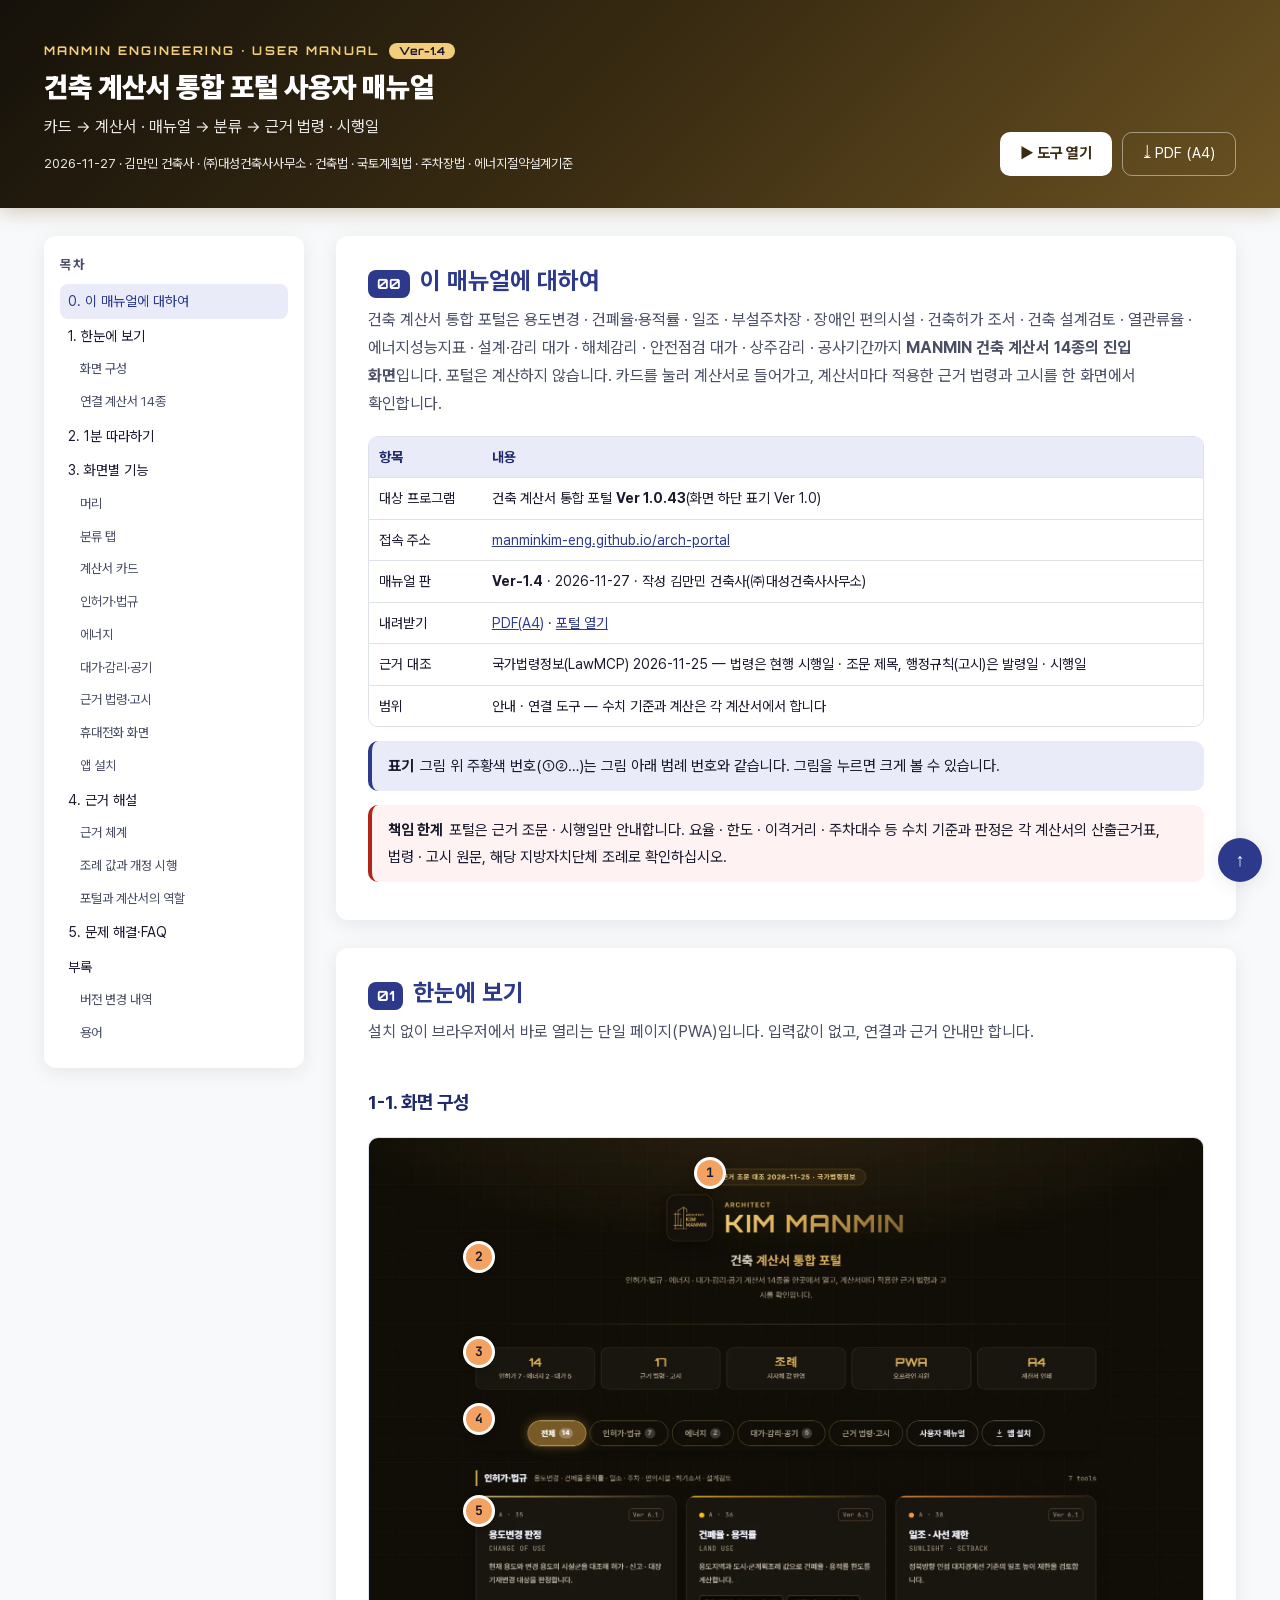
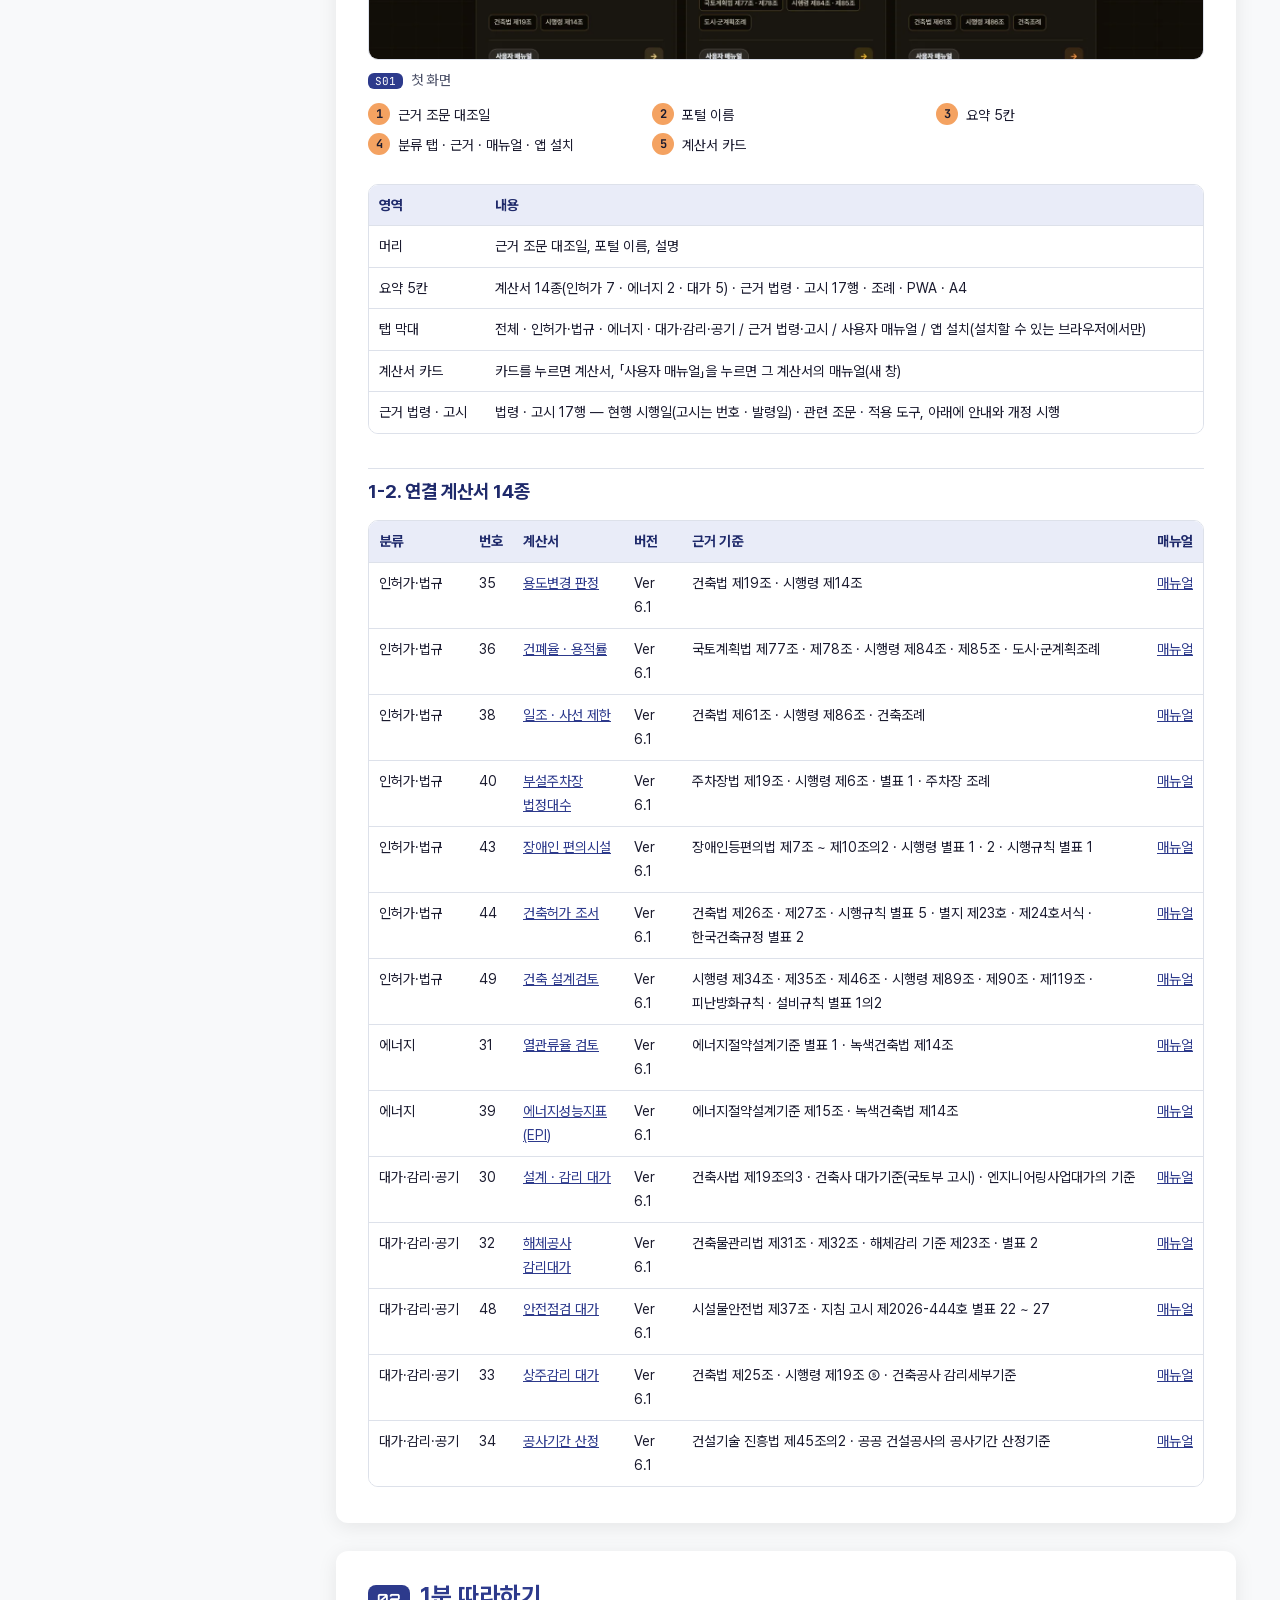
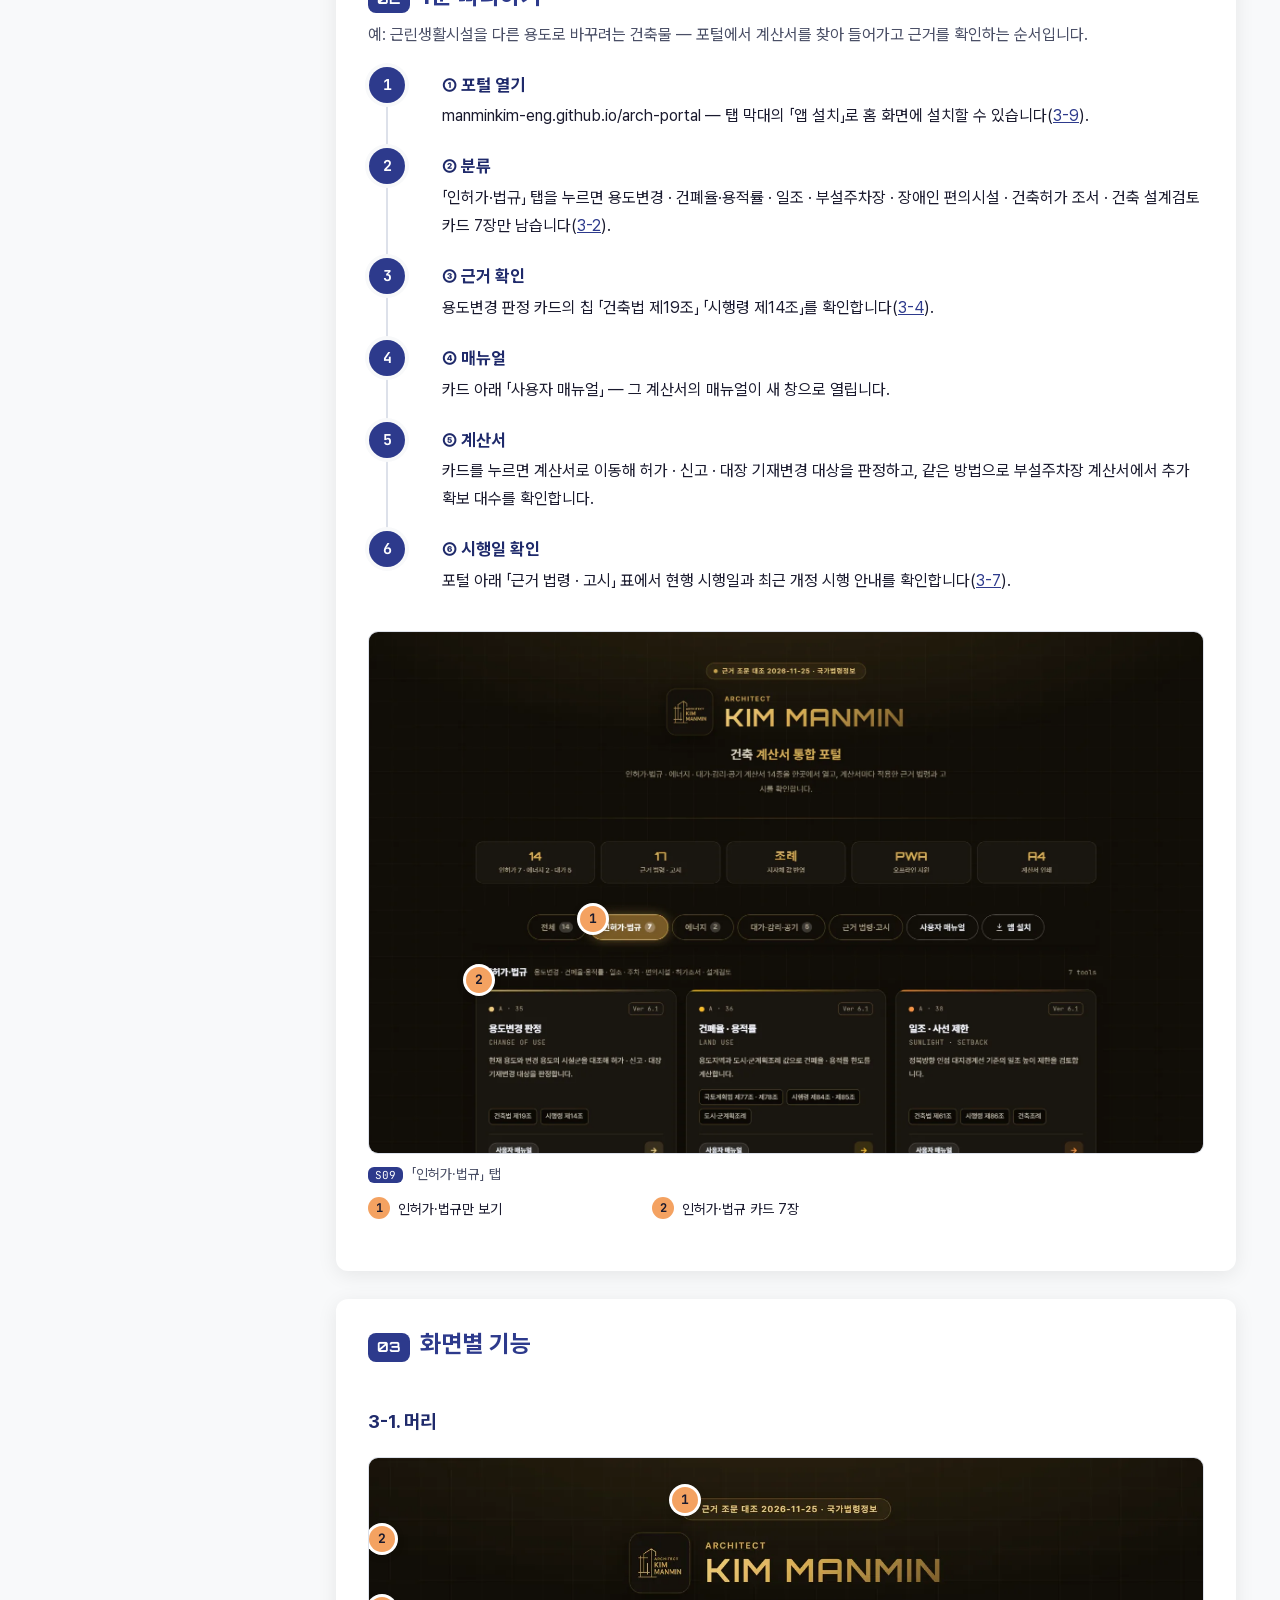
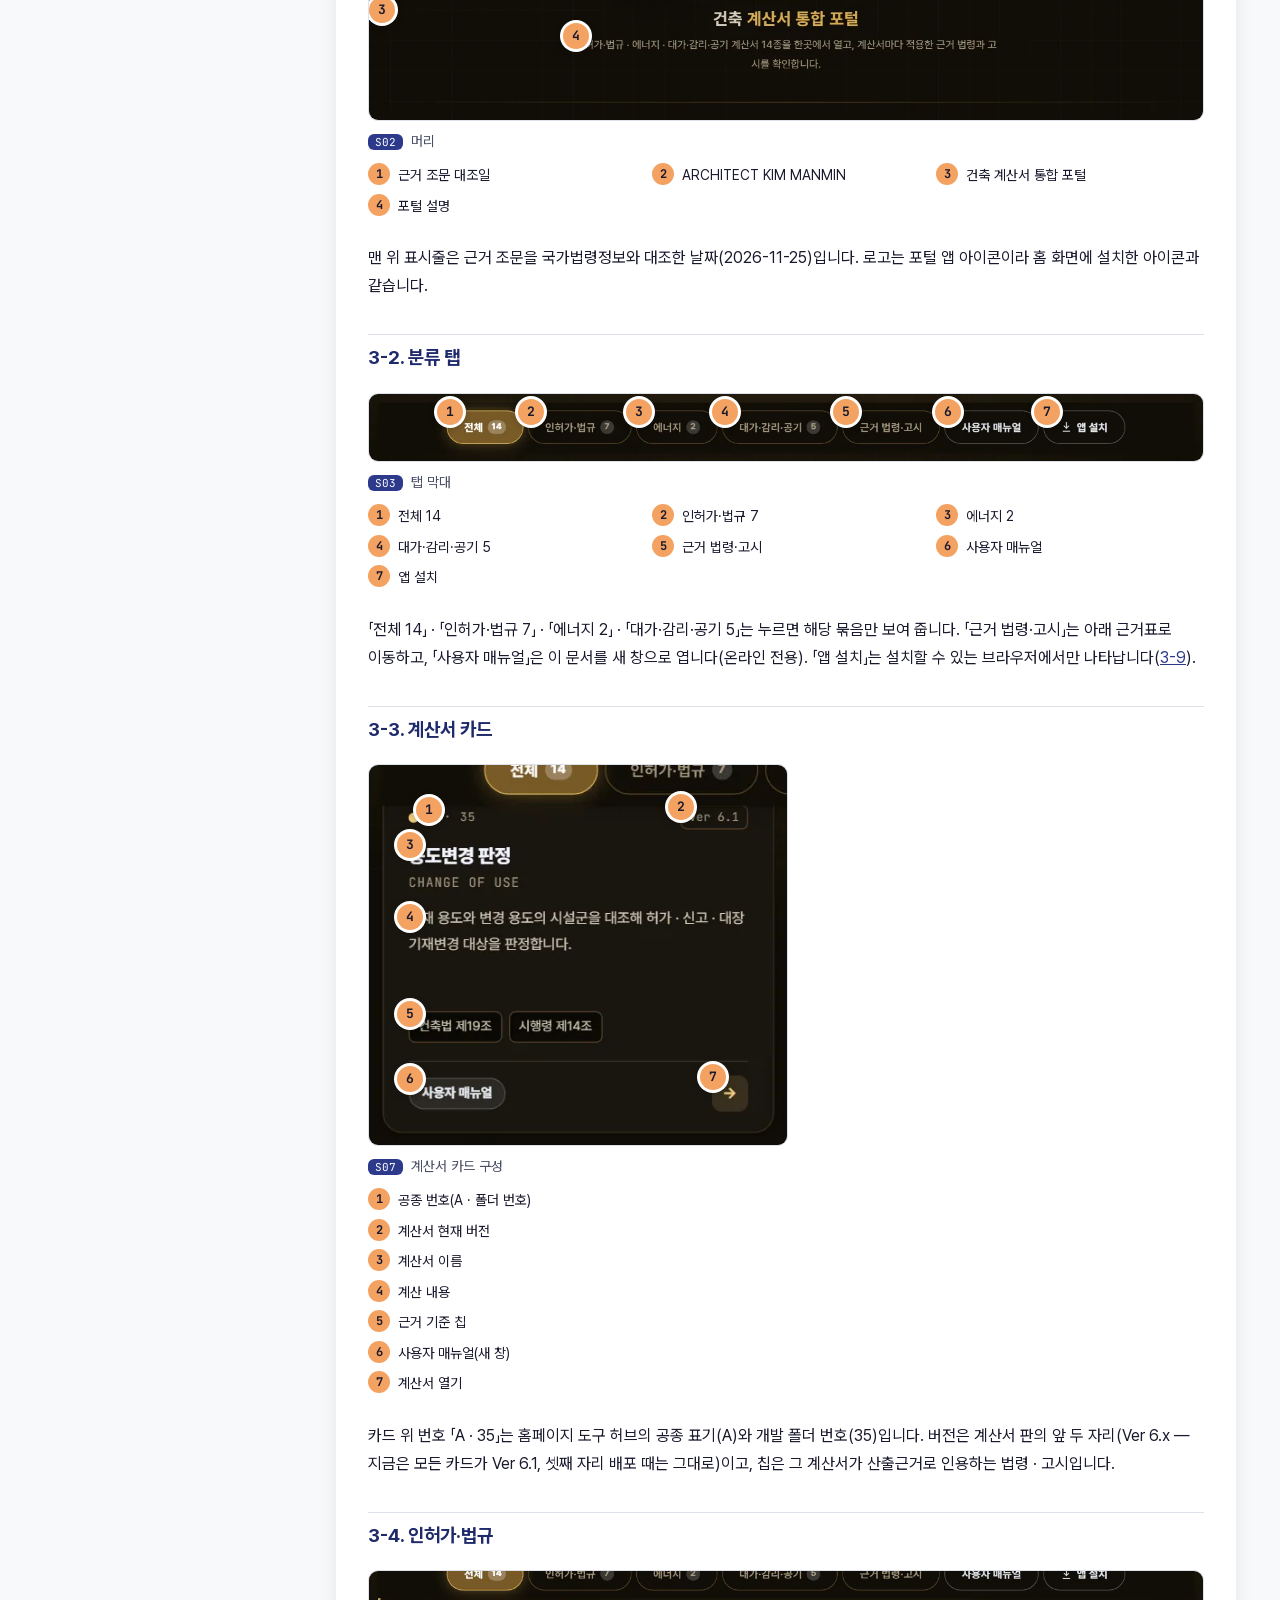
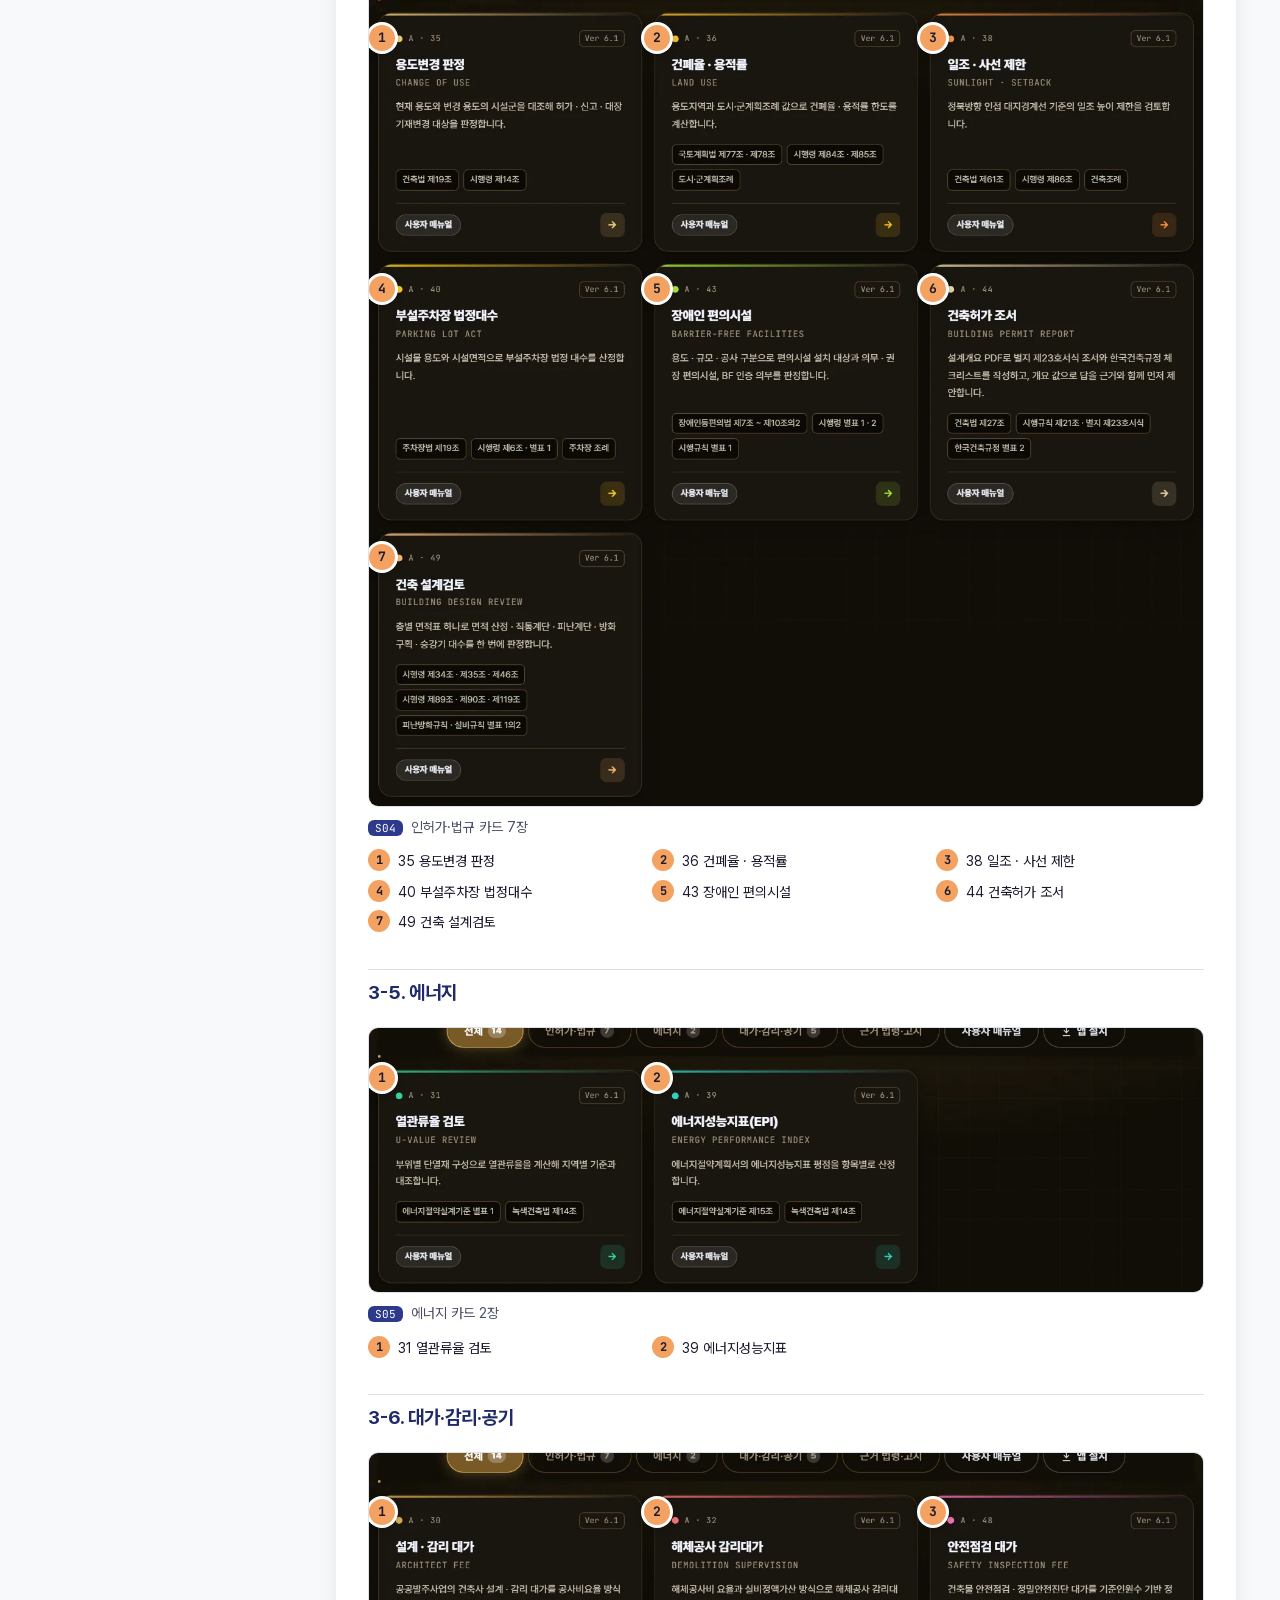
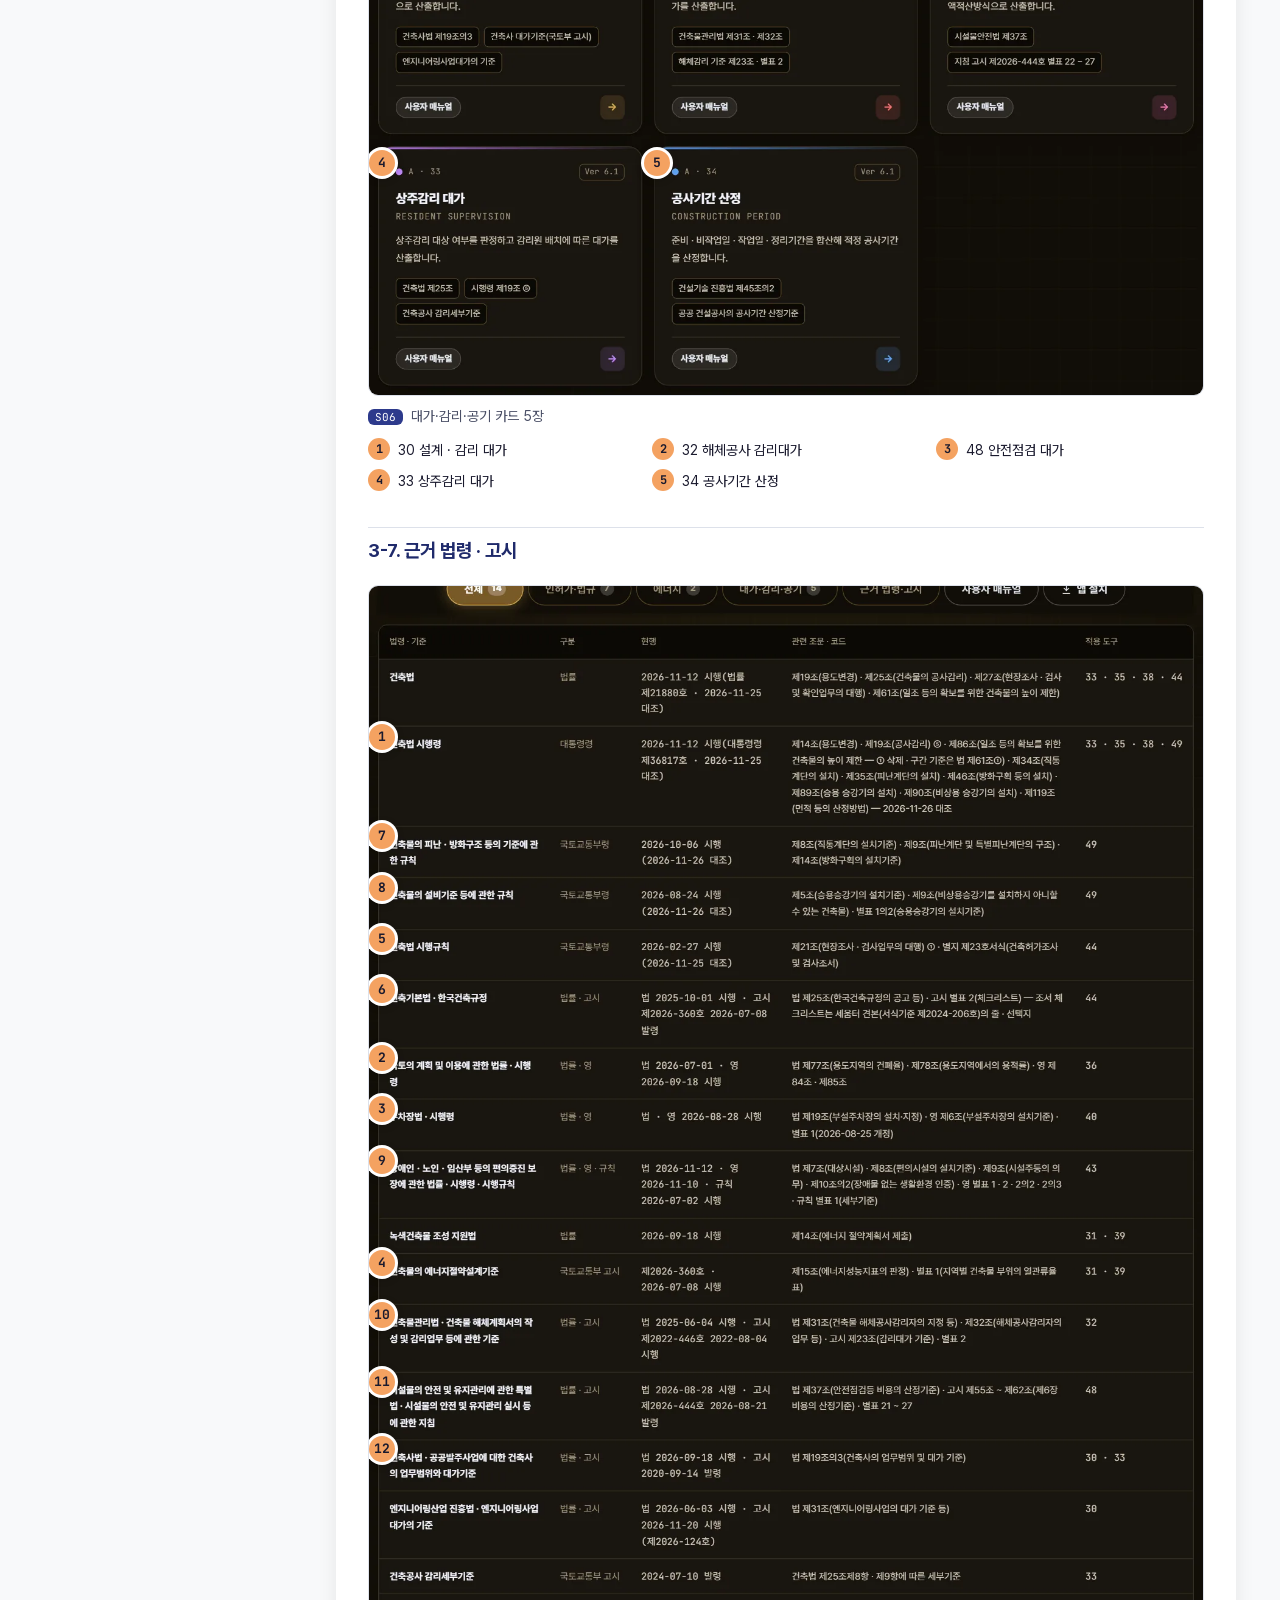
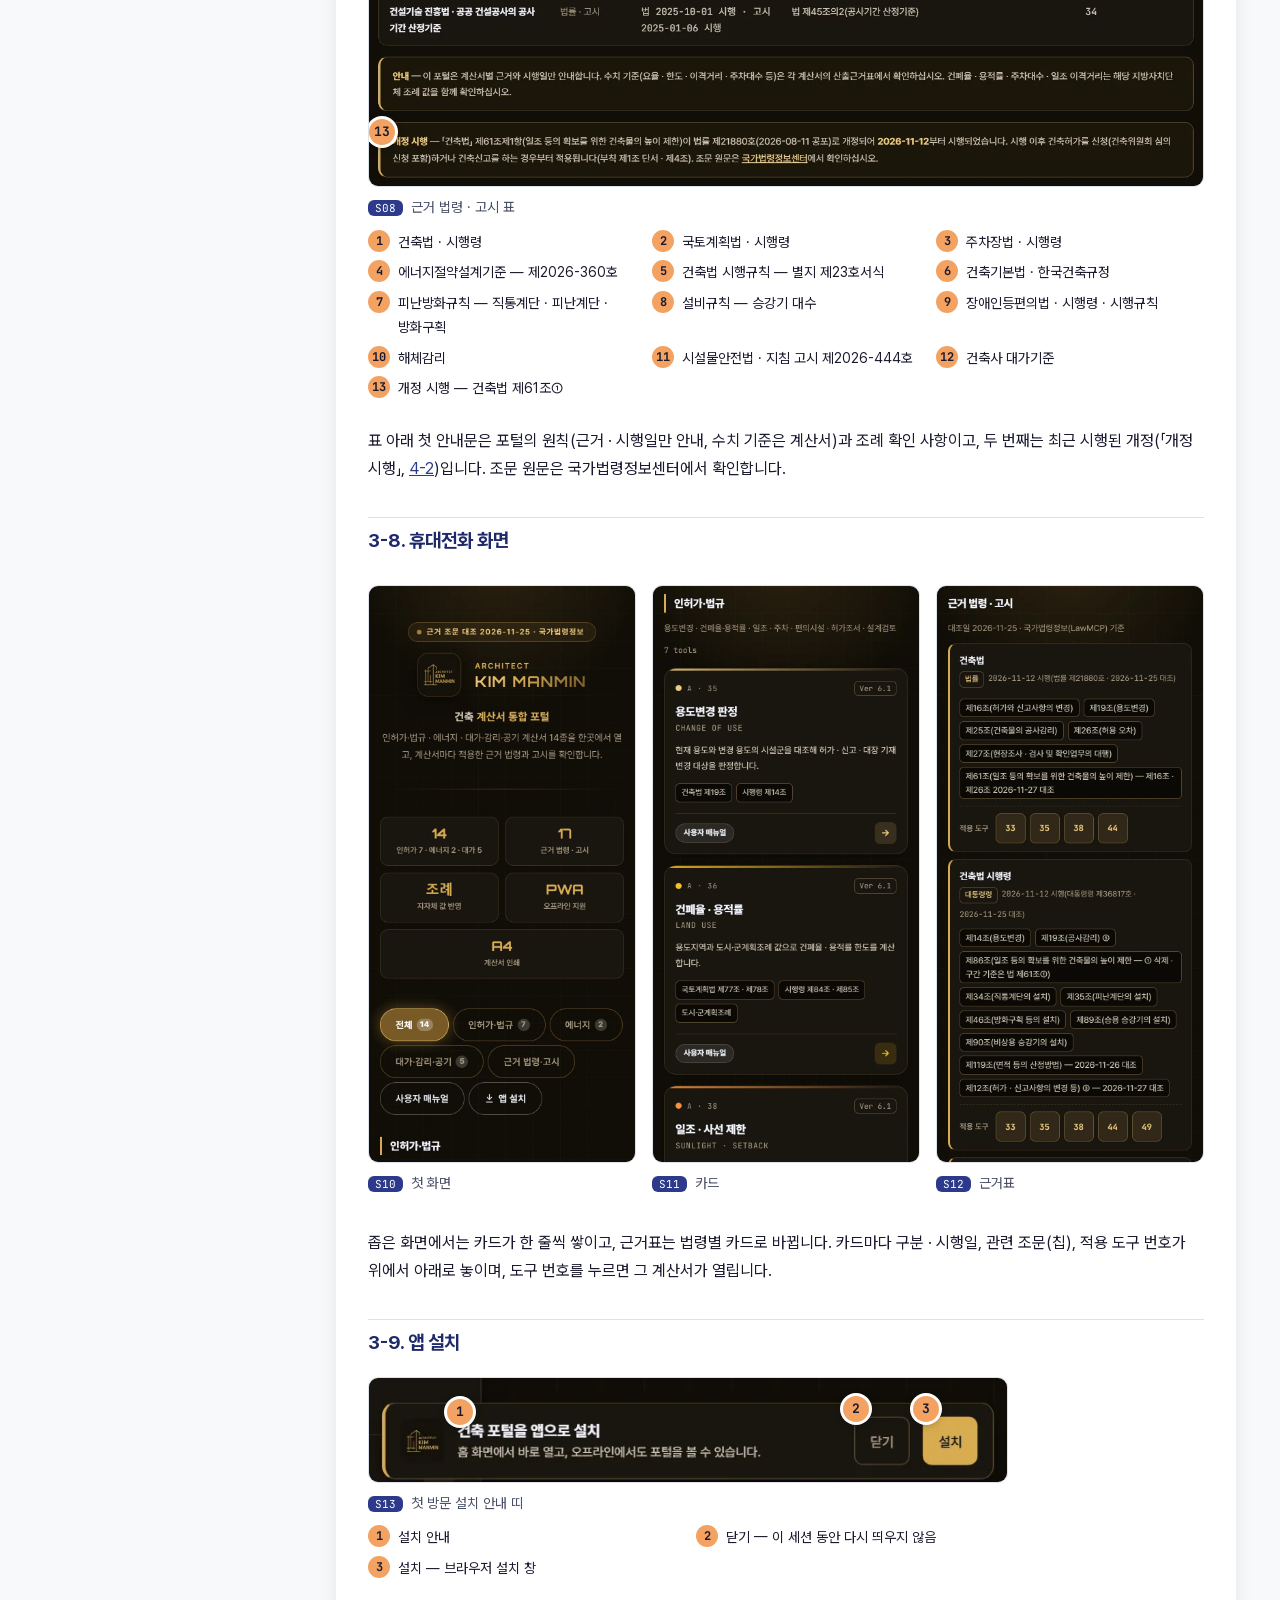
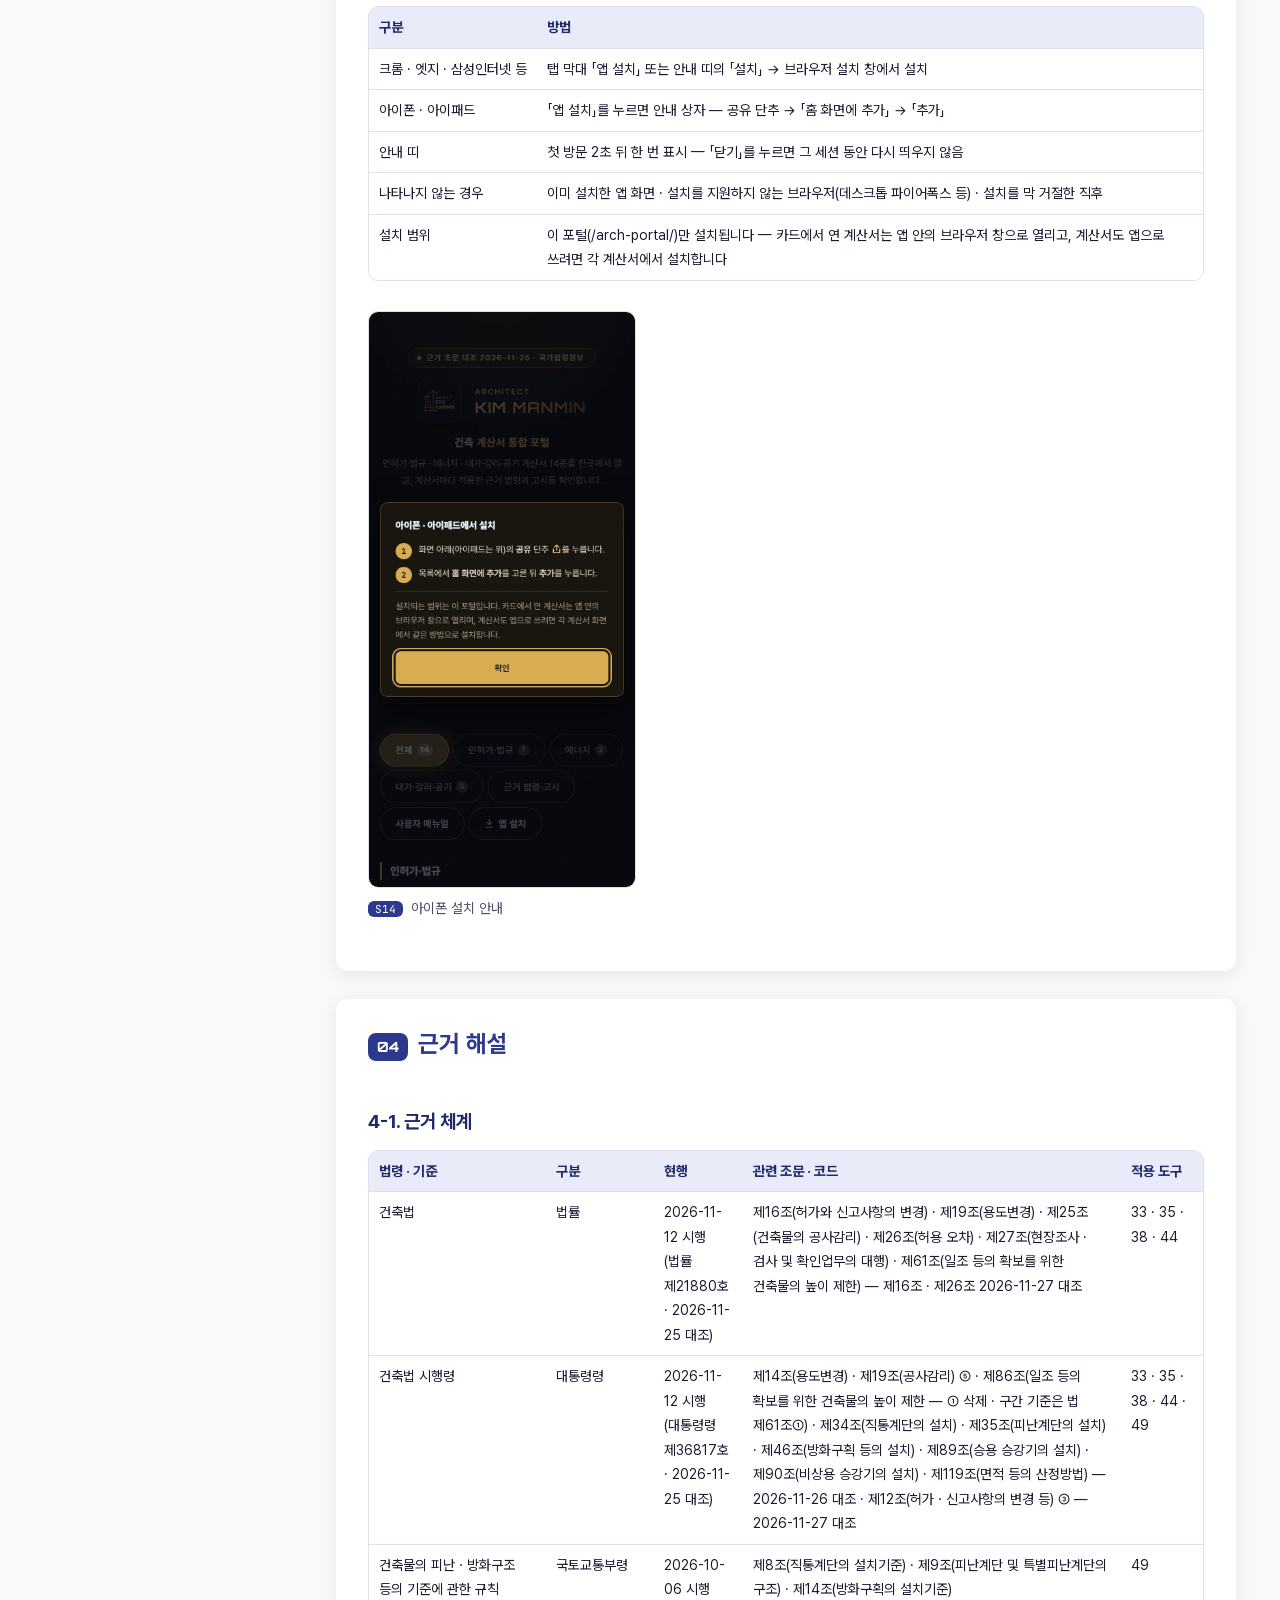
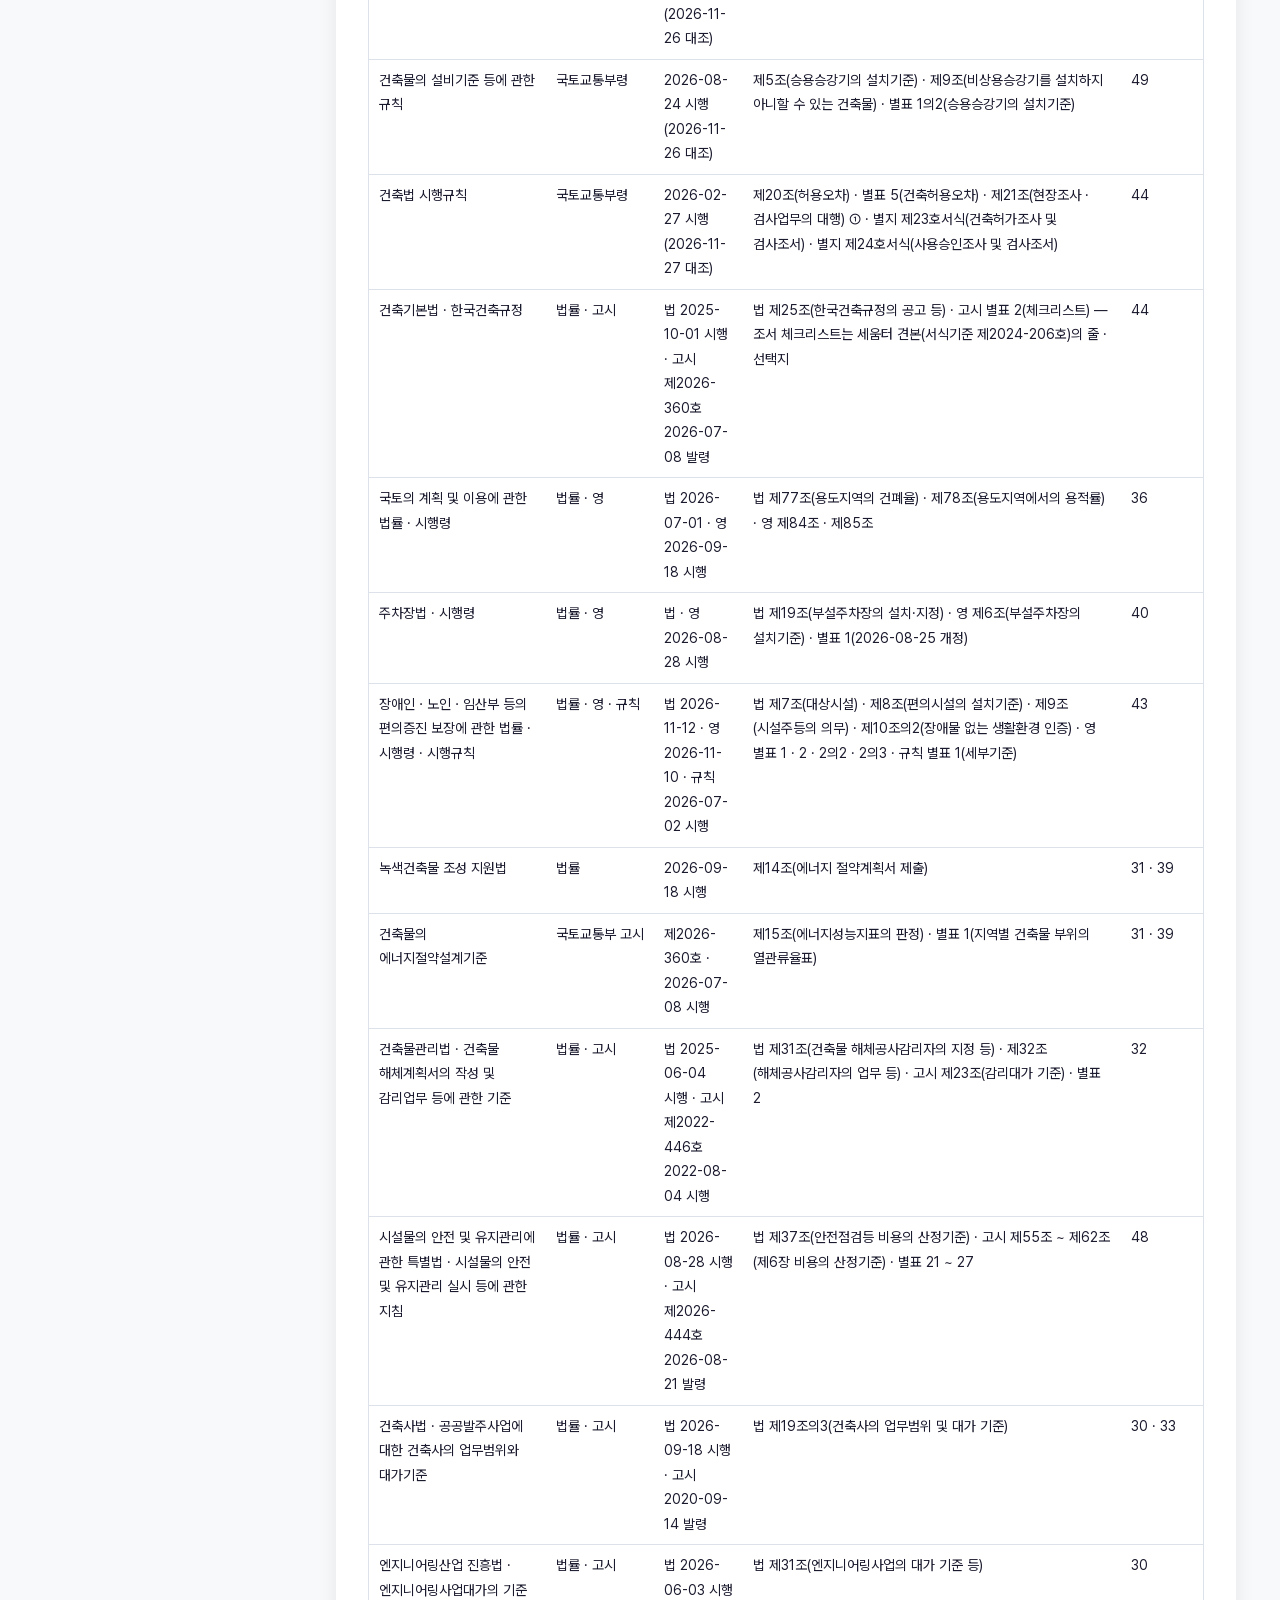
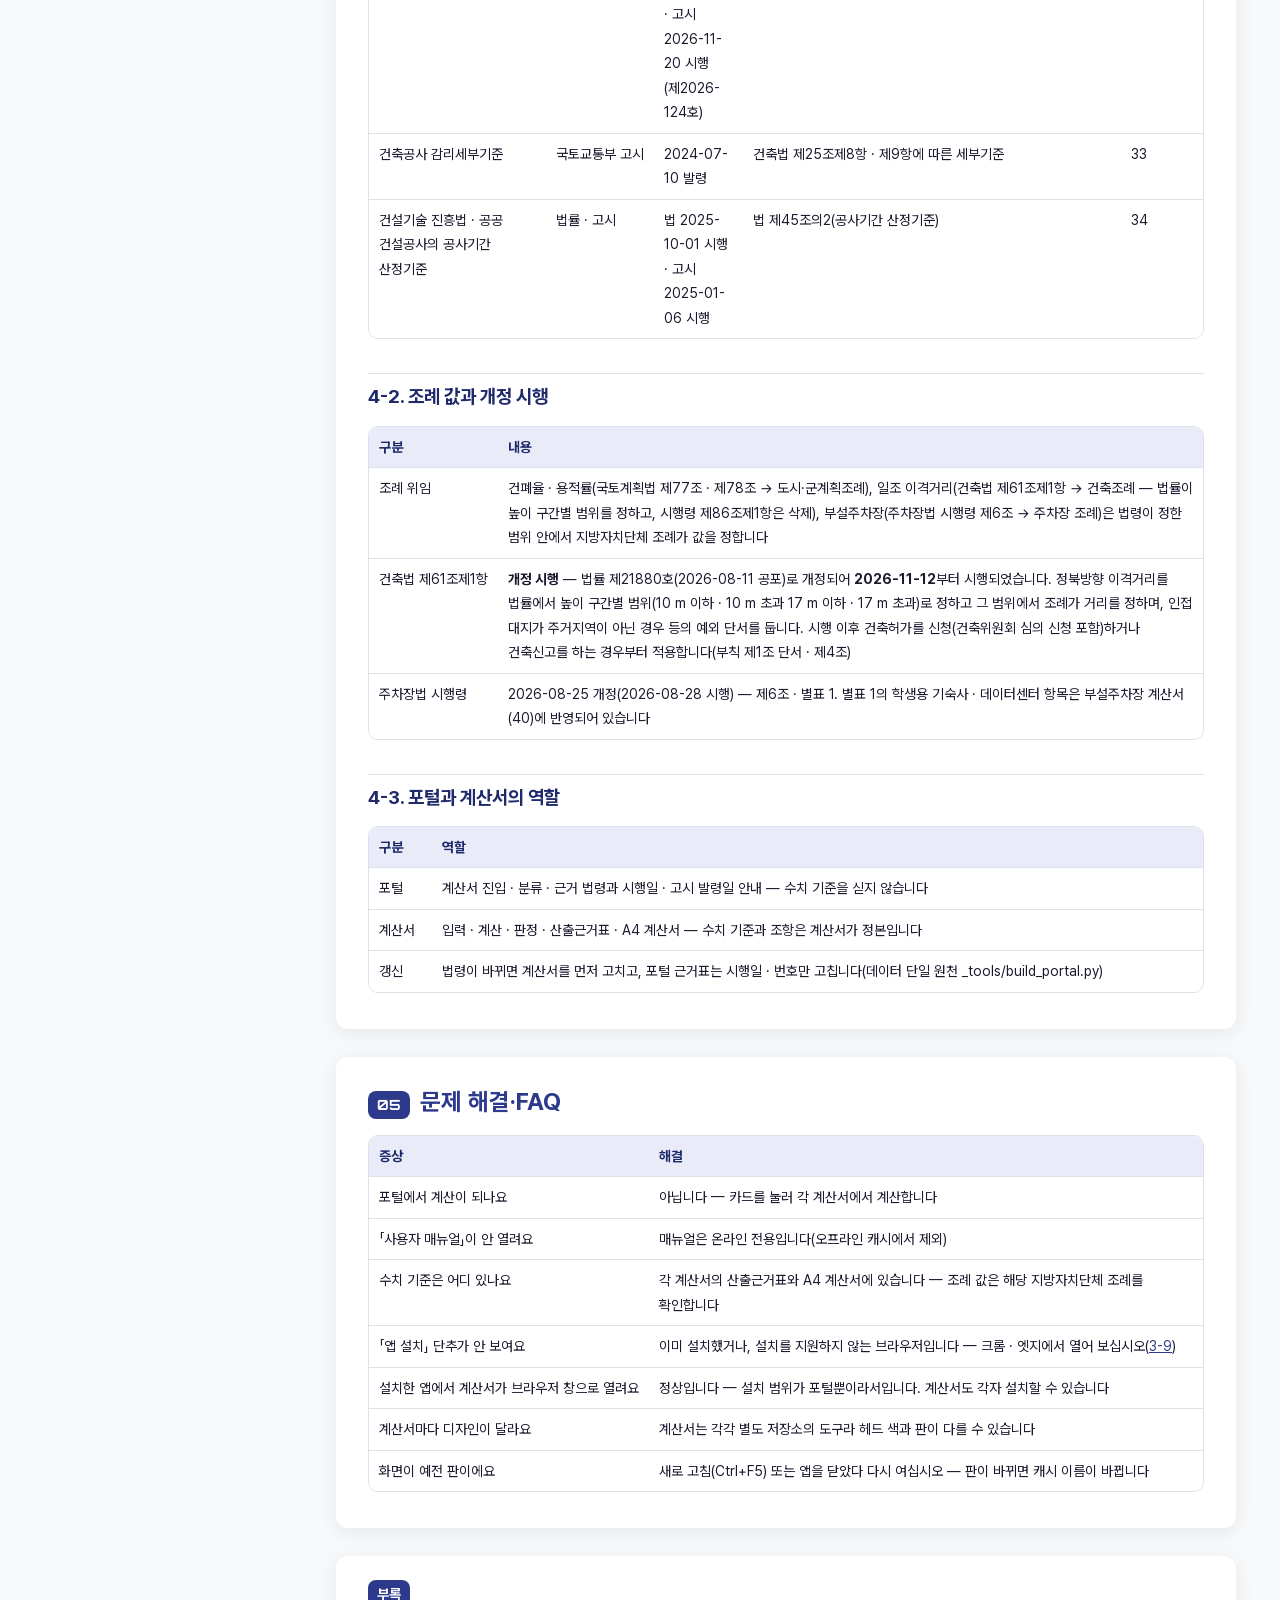
==== commit 708a7a9f: "v1.0.43 — 휴대폰 표 카드형(근거 표 → 법령별 카드 · 조문 칩 · 적용 도구 링크) · 매뉴얼 휴대전화 설명·캡처 갱신 - 640px 이하에서만 근거 표 → 법령별 카드" ====
--- a/manual/index.html
+++ b/manual/index.html
@@ -202,7 +202,7 @@
 <div class="mh-eb"><span class="eyebrow">MANMIN ENGINEERING · USER MANUAL</span><span class="mh-ver">Ver-1.4</span></div>
 <h1>건축 계산서 통합 포털 사용자 매뉴얼</h1>
 <p class="sub">카드 → 계산서 · 매뉴얼 → 분류 → 근거 법령 · 시행일</p>
-<p class="mh-meta">2026-11-26 · 김만민 건축사 · ㈜대성건축사사무소 · 건축법 · 국토계획법 · 주차장법 · 에너지절약설계기준</p>
+<p class="mh-meta">2026-11-27 · 김만민 건축사 · ㈜대성건축사사무소 · 건축법 · 국토계획법 · 주차장법 · 에너지절약설계기준</p>
 </div>
 <div class="mh-act"><a class="mh-btn pri" href="../index.html" aria-label="통합 포털 열기">▶ 도구 열기</a><a class="mh-btn sec" href="건축통합포털_사용자매뉴얼_Ver-1.4.pdf" download>⤓ PDF (A4)</a></div>
 </div></header>
@@ -224,7 +224,7 @@
 }
 </style><section class="ch" id="ch0"><h2><span class="n">00</span>이 매뉴얼에 대하여</h2>
 <p class="lead">건축 계산서 통합 포털은 용도변경 · 건폐율·용적률 · 일조 · 부설주차장 · 장애인 편의시설 · 건축허가 조서 · 건축 설계검토 · 열관류율 · 에너지성능지표 · 설계·감리 대가 · 해체감리 · 안전점검 대가 · 상주감리 · 공사기간까지 <b>MANMIN 건축 계산서 14종의 진입 화면</b>입니다. 포털은 계산하지 않습니다. 카드를 눌러 계산서로 들어가고, 계산서마다 적용한 근거 법령과 고시를 한 화면에서 확인합니다.</p>
-<div class="k1"><div class="tbl"><table><thead><tr><th class="">항목</th><th class="">내용</th></tr></thead><tbody><tr><td class="">대상 프로그램</td><td class="">건축 계산서 통합 포털 <b>Ver 1.0.41</b>(화면 하단 표기 Ver 1.0)</td></tr><tr><td class="">접속 주소</td><td class=""><a href="https://manminkim-eng.github.io/arch-portal/" target="_blank" rel="noopener">manminkim-eng.github.io/arch-portal</a></td></tr><tr><td class="">매뉴얼 판</td><td class=""><b>Ver-1.4</b> · 2026-11-26 · 작성 김만민 건축사(㈜대성건축사사무소)</td></tr><tr><td class="">내려받기</td><td class=""><a href="건축통합포털_사용자매뉴얼_Ver-1.4.pdf" download>PDF(A4)</a> · <a href="../index.html">포털 열기</a></td></tr><tr><td class="">근거 대조</td><td class="">국가법령정보(LawMCP) 2026-11-25 — 법령은 현행 시행일 · 조문 제목, 행정규칙(고시)은 발령일 · 시행일</td></tr><tr><td class="">범위</td><td class="">안내 · 연결 도구 — 수치 기준과 계산은 각 계산서에서 합니다</td></tr></tbody></table></div></div>
+<div class="k1"><div class="tbl"><table><thead><tr><th class="">항목</th><th class="">내용</th></tr></thead><tbody><tr><td class="">대상 프로그램</td><td class="">건축 계산서 통합 포털 <b>Ver 1.0.43</b>(화면 하단 표기 Ver 1.0)</td></tr><tr><td class="">접속 주소</td><td class=""><a href="https://manminkim-eng.github.io/arch-portal/" target="_blank" rel="noopener">manminkim-eng.github.io/arch-portal</a></td></tr><tr><td class="">매뉴얼 판</td><td class=""><b>Ver-1.4</b> · 2026-11-27 · 작성 김만민 건축사(㈜대성건축사사무소)</td></tr><tr><td class="">내려받기</td><td class=""><a href="건축통합포털_사용자매뉴얼_Ver-1.4.pdf" download>PDF(A4)</a> · <a href="../index.html">포털 열기</a></td></tr><tr><td class="">근거 대조</td><td class="">국가법령정보(LawMCP) 2026-11-25 — 법령은 현행 시행일 · 조문 제목, 행정규칙(고시)은 발령일 · 시행일</td></tr><tr><td class="">범위</td><td class="">안내 · 연결 도구 — 수치 기준과 계산은 각 계산서에서 합니다</td></tr></tbody></table></div></div>
 <div class="note"><b>표기</b>그림 위 주황색 번호(①②…)는 그림 아래 범례 번호와 같습니다. 그림을 누르면 크게 볼 수 있습니다.</div>
 <div class="warn"><b>책임 한계</b>포털은 근거 조문 · 시행일만 안내합니다. 요율 · 한도 · 이격거리 · 주차대수 등 수치 기준과 판정은 각 계산서의 산출근거표, 법령 · 고시 원문, 해당 지방자치단체 조례로 확인하십시오.</div>
 </section>
@@ -234,7 +234,7 @@
 <figure class="shot" id="fig-s01_overview"><div class="frame"><img src="images/s01_overview.webp" width="1440" height="900" loading="lazy" alt="첫 화면"><span class="pin" style="left:40.84%;top:6.74%">1</span><span class="pin" style="left:13.18%;top:22.75%">2</span><span class="pin" style="left:13.18%;top:41.00%">3</span><span class="pin" style="left:13.18%;top:53.90%">4</span><span class="pin" style="left:13.18%;top:71.57%">5</span></div><figcaption><span class="fno">S01</span>첫 화면</figcaption><ol class="legend"><li><b>1</b><span>근거 조문 대조일</span></li><li><b>2</b><span>포털 이름</span></li><li><b>3</b><span>요약 5칸</span></li><li><b>4</b><span>분류 탭 · 근거 · 매뉴얼 · 앱 설치</span></li><li><b>5</b><span>계산서 카드</span></li></ol></figure>
 <div class="k1"><div class="tbl"><table><thead><tr><th class="">영역</th><th class="">내용</th></tr></thead><tbody><tr><td class="">머리</td><td class="">근거 조문 대조일, 포털 이름, 설명</td></tr><tr><td class="">요약 5칸</td><td class="">계산서 14종(인허가 7 · 에너지 2 · 대가 5) · 근거 법령 · 고시 17행 · 조례 · PWA · A4</td></tr><tr><td class="">탭 막대</td><td class="">전체 · 인허가·법규 · 에너지 · 대가·감리·공기 / 근거 법령·고시 / 사용자 매뉴얼 / 앱 설치(설치할 수 있는 브라우저에서만)</td></tr><tr><td class="">계산서 카드</td><td class="">카드를 누르면 계산서, 「사용자 매뉴얼」을 누르면 그 계산서의 매뉴얼(새 창)</td></tr><tr><td class="">근거 법령 · 고시</td><td class="">법령 · 고시 17행 — 현행 시행일(고시는 번호 · 발령일) · 관련 조문 · 적용 도구, 아래에 안내와 개정 시행</td></tr></tbody></table></div></div>
 <h3 id="s1-2">1-2. 연결 계산서 14종</h3>
-<div class="brk"><div class="k1"><div class="tbl"><table><thead><tr><th class="">분류</th><th class="">번호</th><th class="">계산서</th><th class="">버전</th><th class="">근거 기준</th><th class="">매뉴얼</th></tr></thead><tbody><tr><td class="">인허가·법규</td><td class="">35</td><td class=""><a href="https://manminkim-eng.github.io/Change-of-Use/" target="_blank" rel="noopener">용도변경 판정</a></td><td class="">Ver 6.1</td><td class="">건축법 제19조 · 시행령 제14조</td><td class=""><a href="https://manminkim-eng.github.io/Change-of-Use/manual/" target="_blank" rel="noopener">매뉴얼</a></td></tr><tr><td class="">인허가·법규</td><td class="">36</td><td class=""><a href="https://manminkim-eng.github.io/Land-Use/" target="_blank" rel="noopener">건폐율 · 용적률</a></td><td class="">Ver 6.1</td><td class="">국토계획법 제77조 · 제78조 · 시행령 제84조 · 제85조 · 도시·군계획조례</td><td class=""><a href="https://manminkim-eng.github.io/Land-Use/manual/" target="_blank" rel="noopener">매뉴얼</a></td></tr><tr><td class="">인허가·법규</td><td class="">38</td><td class=""><a href="https://manminkim-eng.github.io/Architectural-line/" target="_blank" rel="noopener">일조 · 사선 제한</a></td><td class="">Ver 6.1</td><td class="">건축법 제61조 · 시행령 제86조 · 건축조례</td><td class=""><a href="https://manminkim-eng.github.io/Architectural-line/manual/" target="_blank" rel="noopener">매뉴얼</a></td></tr><tr><td class="">인허가·법규</td><td class="">40</td><td class=""><a href="https://manminkim-eng.github.io/Parking-Lot-Act/" target="_blank" rel="noopener">부설주차장 법정대수</a></td><td class="">Ver 6.1</td><td class="">주차장법 제19조 · 시행령 제6조 · 별표 1 · 주차장 조례</td><td class=""><a href="https://manminkim-eng.github.io/Parking-Lot-Act/manual/" target="_blank" rel="noopener">매뉴얼</a></td></tr><tr><td class="">인허가·법규</td><td class="">43</td><td class=""><a href="https://manminkim-eng.github.io/Barrier-Free-Facilities/" target="_blank" rel="noopener">장애인 편의시설</a></td><td class="">Ver 6.1</td><td class="">장애인등편의법 제7조 ~ 제10조의2 · 시행령 별표 1 · 2 · 시행규칙 별표 1</td><td class=""><a href="https://manminkim-eng.github.io/Barrier-Free-Facilities/manual/" target="_blank" rel="noopener">매뉴얼</a></td></tr><tr><td class="">인허가·법규</td><td class="">44</td><td class=""><a href="https://manminkim-eng.github.io/Building-Permit-Report/" target="_blank" rel="noopener">건축허가 조서</a></td><td class="">Ver 6.1</td><td class="">건축법 제27조 · 시행규칙 제21조 · 별지 제23호서식 · 한국건축규정 별표 2</td><td class=""><a href="https://manminkim-eng.github.io/Building-Permit-Report/manual/" target="_blank" rel="noopener">매뉴얼</a></td></tr><tr><td class="">인허가·법규</td><td class="">49</td><td class=""><a href="https://manminkim-eng.github.io/Building-Design-Review/" target="_blank" rel="noopener">건축 설계검토</a></td><td class="">Ver 6.1</td><td class="">시행령 제34조 · 제35조 · 제46조 · 시행령 제89조 · 제90조 · 제119조 · 피난방화규칙 · 설비규칙 별표 1의2</td><td class=""><a href="https://manminkim-eng.github.io/Building-Design-Review/manual/" target="_blank" rel="noopener">매뉴얼</a></td></tr><tr><td class="">에너지</td><td class="">31</td><td class=""><a href="https://manminkim-eng.github.io/u-value-app-/" target="_blank" rel="noopener">열관류율 검토</a></td><td class="">Ver 6.1</td><td class="">에너지절약설계기준 별표 1 · 녹색건축법 제14조</td><td class=""><a href="https://manminkim-eng.github.io/u-value-app-/manual/" target="_blank" rel="noopener">매뉴얼</a></td></tr><tr><td class="">에너지</td><td class="">39</td><td class=""><a href="https://manminkim-eng.github.io/Energy-Performance-Index/" target="_blank" rel="noopener">에너지성능지표(EPI)</a></td><td class="">Ver 6.1</td><td class="">에너지절약설계기준 제15조 · 녹색건축법 제14조</td><td class=""><a href="https://manminkim-eng.github.io/Energy-Performance-Index/manual/" target="_blank" rel="noopener">매뉴얼</a></td></tr><tr><td class="">대가·감리·공기</td><td class="">30</td><td class=""><a href="https://manminkim-eng.github.io/1architect-fee-app/" target="_blank" rel="noopener">설계 · 감리 대가</a></td><td class="">Ver 6.1</td><td class="">건축사법 제19조의3 · 건축사 대가기준(국토부 고시) · 엔지니어링사업대가의 기준</td><td class=""><a href="https://manminkim-eng.github.io/1architect-fee-app/manual/" target="_blank" rel="noopener">매뉴얼</a></td></tr><tr><td class="">대가·감리·공기</td><td class="">32</td><td class=""><a href="https://manminkim-eng.github.io/demolition-calc/" target="_blank" rel="noopener">해체공사 감리대가</a></td><td class="">Ver 6.1</td><td class="">건축물관리법 제31조 · 제32조 · 해체감리 기준 제23조 · 별표 2</td><td class=""><a href="https://manminkim-eng.github.io/demolition-calc/manual/" target="_blank" rel="noopener">매뉴얼</a></td></tr><tr><td class="">대가·감리·공기</td><td class="">48</td><td class=""><a href="https://manminkim-eng.github.io/safety-inspection-fee/" target="_blank" rel="noopener">안전점검 대가</a></td><td class="">Ver 6.1</td><td class="">시설물안전법 제37조 · 지침 고시 제2026-444호 별표 22 ~ 27</td><td class=""><a href="https://manminkim-eng.github.io/safety-inspection-fee/manual/" target="_blank" rel="noopener">매뉴얼</a></td></tr><tr><td class="">대가·감리·공기</td><td class="">33</td><td class=""><a href="https://manminkim-eng.github.io/arch-supervision/" target="_blank" rel="noopener">상주감리 대가</a></td><td class="">Ver 6.1</td><td class="">건축법 제25조 · 시행령 제19조 ⑤ · 건축공사 감리세부기준</td><td class=""><a href="https://manminkim-eng.github.io/arch-supervision/manual/" target="_blank" rel="noopener">매뉴얼</a></td></tr><tr><td class="">대가·감리·공기</td><td class="">34</td><td class=""><a href="https://manminkim-eng.github.io/construction-air/" target="_blank" rel="noopener">공사기간 산정</a></td><td class="">Ver 6.1</td><td class="">건설기술 진흥법 제45조의2 · 공공 건설공사의 공사기간 산정기준</td><td class=""><a href="https://manminkim-eng.github.io/construction-air/manual/" target="_blank" rel="noopener">매뉴얼</a></td></tr></tbody></table></div></div></div>
+<div class="brk"><div class="k1"><div class="tbl"><table><thead><tr><th class="">분류</th><th class="">번호</th><th class="">계산서</th><th class="">버전</th><th class="">근거 기준</th><th class="">매뉴얼</th></tr></thead><tbody><tr><td class="">인허가·법규</td><td class="">35</td><td class=""><a href="https://manminkim-eng.github.io/Change-of-Use/" target="_blank" rel="noopener">용도변경 판정</a></td><td class="">Ver 6.1</td><td class="">건축법 제19조 · 시행령 제14조</td><td class=""><a href="https://manminkim-eng.github.io/Change-of-Use/manual/" target="_blank" rel="noopener">매뉴얼</a></td></tr><tr><td class="">인허가·법규</td><td class="">36</td><td class=""><a href="https://manminkim-eng.github.io/Land-Use/" target="_blank" rel="noopener">건폐율 · 용적률</a></td><td class="">Ver 6.1</td><td class="">국토계획법 제77조 · 제78조 · 시행령 제84조 · 제85조 · 도시·군계획조례</td><td class=""><a href="https://manminkim-eng.github.io/Land-Use/manual/" target="_blank" rel="noopener">매뉴얼</a></td></tr><tr><td class="">인허가·법규</td><td class="">38</td><td class=""><a href="https://manminkim-eng.github.io/Architectural-line/" target="_blank" rel="noopener">일조 · 사선 제한</a></td><td class="">Ver 6.1</td><td class="">건축법 제61조 · 시행령 제86조 · 건축조례</td><td class=""><a href="https://manminkim-eng.github.io/Architectural-line/manual/" target="_blank" rel="noopener">매뉴얼</a></td></tr><tr><td class="">인허가·법규</td><td class="">40</td><td class=""><a href="https://manminkim-eng.github.io/Parking-Lot-Act/" target="_blank" rel="noopener">부설주차장 법정대수</a></td><td class="">Ver 6.1</td><td class="">주차장법 제19조 · 시행령 제6조 · 별표 1 · 주차장 조례</td><td class=""><a href="https://manminkim-eng.github.io/Parking-Lot-Act/manual/" target="_blank" rel="noopener">매뉴얼</a></td></tr><tr><td class="">인허가·법규</td><td class="">43</td><td class=""><a href="https://manminkim-eng.github.io/Barrier-Free-Facilities/" target="_blank" rel="noopener">장애인 편의시설</a></td><td class="">Ver 6.1</td><td class="">장애인등편의법 제7조 ~ 제10조의2 · 시행령 별표 1 · 2 · 시행규칙 별표 1</td><td class=""><a href="https://manminkim-eng.github.io/Barrier-Free-Facilities/manual/" target="_blank" rel="noopener">매뉴얼</a></td></tr><tr><td class="">인허가·법규</td><td class="">44</td><td class=""><a href="https://manminkim-eng.github.io/Building-Permit-Report/" target="_blank" rel="noopener">건축허가 조서</a></td><td class="">Ver 6.1</td><td class="">건축법 제26조 · 제27조 · 시행규칙 별표 5 · 별지 제23호 · 제24호서식 · 한국건축규정 별표 2</td><td class=""><a href="https://manminkim-eng.github.io/Building-Permit-Report/manual/" target="_blank" rel="noopener">매뉴얼</a></td></tr><tr><td class="">인허가·법규</td><td class="">49</td><td class=""><a href="https://manminkim-eng.github.io/Building-Design-Review/" target="_blank" rel="noopener">건축 설계검토</a></td><td class="">Ver 6.1</td><td class="">시행령 제34조 · 제35조 · 제46조 · 시행령 제89조 · 제90조 · 제119조 · 피난방화규칙 · 설비규칙 별표 1의2</td><td class=""><a href="https://manminkim-eng.github.io/Building-Design-Review/manual/" target="_blank" rel="noopener">매뉴얼</a></td></tr><tr><td class="">에너지</td><td class="">31</td><td class=""><a href="https://manminkim-eng.github.io/u-value-app-/" target="_blank" rel="noopener">열관류율 검토</a></td><td class="">Ver 6.1</td><td class="">에너지절약설계기준 별표 1 · 녹색건축법 제14조</td><td class=""><a href="https://manminkim-eng.github.io/u-value-app-/manual/" target="_blank" rel="noopener">매뉴얼</a></td></tr><tr><td class="">에너지</td><td class="">39</td><td class=""><a href="https://manminkim-eng.github.io/Energy-Performance-Index/" target="_blank" rel="noopener">에너지성능지표(EPI)</a></td><td class="">Ver 6.1</td><td class="">에너지절약설계기준 제15조 · 녹색건축법 제14조</td><td class=""><a href="https://manminkim-eng.github.io/Energy-Performance-Index/manual/" target="_blank" rel="noopener">매뉴얼</a></td></tr><tr><td class="">대가·감리·공기</td><td class="">30</td><td class=""><a href="https://manminkim-eng.github.io/1architect-fee-app/" target="_blank" rel="noopener">설계 · 감리 대가</a></td><td class="">Ver 6.1</td><td class="">건축사법 제19조의3 · 건축사 대가기준(국토부 고시) · 엔지니어링사업대가의 기준</td><td class=""><a href="https://manminkim-eng.github.io/1architect-fee-app/manual/" target="_blank" rel="noopener">매뉴얼</a></td></tr><tr><td class="">대가·감리·공기</td><td class="">32</td><td class=""><a href="https://manminkim-eng.github.io/demolition-calc/" target="_blank" rel="noopener">해체공사 감리대가</a></td><td class="">Ver 6.1</td><td class="">건축물관리법 제31조 · 제32조 · 해체감리 기준 제23조 · 별표 2</td><td class=""><a href="https://manminkim-eng.github.io/demolition-calc/manual/" target="_blank" rel="noopener">매뉴얼</a></td></tr><tr><td class="">대가·감리·공기</td><td class="">48</td><td class=""><a href="https://manminkim-eng.github.io/safety-inspection-fee/" target="_blank" rel="noopener">안전점검 대가</a></td><td class="">Ver 6.1</td><td class="">시설물안전법 제37조 · 지침 고시 제2026-444호 별표 22 ~ 27</td><td class=""><a href="https://manminkim-eng.github.io/safety-inspection-fee/manual/" target="_blank" rel="noopener">매뉴얼</a></td></tr><tr><td class="">대가·감리·공기</td><td class="">33</td><td class=""><a href="https://manminkim-eng.github.io/arch-supervision/" target="_blank" rel="noopener">상주감리 대가</a></td><td class="">Ver 6.1</td><td class="">건축법 제25조 · 시행령 제19조 ⑤ · 건축공사 감리세부기준</td><td class=""><a href="https://manminkim-eng.github.io/arch-supervision/manual/" target="_blank" rel="noopener">매뉴얼</a></td></tr><tr><td class="">대가·감리·공기</td><td class="">34</td><td class=""><a href="https://manminkim-eng.github.io/construction-air/" target="_blank" rel="noopener">공사기간 산정</a></td><td class="">Ver 6.1</td><td class="">건설기술 진흥법 제45조의2 · 공공 건설공사의 공사기간 산정기준</td><td class=""><a href="https://manminkim-eng.github.io/construction-air/manual/" target="_blank" rel="noopener">매뉴얼</a></td></tr></tbody></table></div></div></div>
 </section>
 <section class="ch" id="ch2"><h2><span class="n">02</span>1분 따라하기</h2>
 <p class="lead">예: 근린생활시설을 다른 용도로 바꾸려는 건축물 — 포털에서 계산서를 찾아 들어가고 근거를 확인하는 순서입니다.</p>
@@ -269,7 +269,7 @@
 <p>표 아래 첫 안내문은 포털의 원칙(근거 · 시행일만 안내, 수치 기준은 계산서)과 조례 확인 사항이고, 두 번째는 최근 시행된 개정(「개정 시행」, <a href="#s4-2">4-2</a>)입니다. 조문 원문은 국가법령정보센터에서 확인합니다.</p>
 <h3 id="s3-8">3-8. 휴대전화 화면</h3>
 <div class="tri"><div><figure class="shot narrow" id="fig-s10_mobile_top"><div class="frame"><img src="images/s10_mobile_top.webp" width="390" height="844" loading="lazy" alt="첫 화면"></div><figcaption><span class="fno">S10</span>첫 화면</figcaption></figure></div><div><figure class="shot narrow" id="fig-s11_mobile_card"><div class="frame"><img src="images/s11_mobile_card.webp" width="390" height="844" loading="lazy" alt="카드"></div><figcaption><span class="fno">S11</span>카드</figcaption></figure></div><div><figure class="shot narrow" id="fig-s12_mobile_law"><div class="frame"><img src="images/s12_mobile_law.webp" width="390" height="844" loading="lazy" alt="근거표"></div><figcaption><span class="fno">S12</span>근거표</figcaption></figure></div></div>
-<p>좁은 화면에서는 카드가 한 줄씩 쌓이고, 근거표는 좌우로 밀어서 봅니다.</p>
+<p>좁은 화면에서는 카드가 한 줄씩 쌓이고, 근거표는 법령별 카드로 바뀝니다. 카드마다 구분 · 시행일, 관련 조문(칩), 적용 도구 번호가 위에서 아래로 놓이며, 도구 번호를 누르면 그 계산서가 열립니다.</p>
 <h3 id="s3-9">3-9. 앱 설치</h3>
 <figure class="shot" id="fig-s13_install_bar"><div class="frame"><img src="images/s13_install_bar.webp" width="584" height="94" loading="lazy" alt="첫 방문 설치 안내 띠"><span class="pin" style="left:14.27%;top:32.65%">1</span><span class="pin" style="left:76.39%;top:29.60%">2</span><span class="pin" style="left:87.28%;top:29.60%">3</span></div><figcaption><span class="fno">S13</span>첫 방문 설치 안내 띠</figcaption><ol class="legend"><li><b>1</b><span>설치 안내</span></li><li><b>2</b><span>닫기 — 이 세션 동안 다시 띄우지 않음</span></li><li><b>3</b><span>설치 — 브라우저 설치 창</span></li></ol></figure>
 <div class="k1"><div class="tbl"><table><thead><tr><th class="">구분</th><th class="">방법</th></tr></thead><tbody><tr><td class="">크롬 · 엣지 · 삼성인터넷 등</td><td class="">탭 막대 「앱 설치」 또는 안내 띠의 「설치」 → 브라우저 설치 창에서 설치</td></tr><tr><td class="">아이폰 · 아이패드</td><td class="">「앱 설치」를 누르면 안내 상자 — 공유 단추 → 「홈 화면에 추가」 → 「추가」</td></tr><tr><td class="">안내 띠</td><td class="">첫 방문 2초 뒤 한 번 표시 — 「닫기」를 누르면 그 세션 동안 다시 띄우지 않음</td></tr><tr><td class="">나타나지 않는 경우</td><td class="">이미 설치한 앱 화면 · 설치를 지원하지 않는 브라우저(데스크톱 파이어폭스 등) · 설치를 막 거절한 직후</td></tr><tr><td class="">설치 범위</td><td class="">이 포털(/arch-portal/)만 설치됩니다 — 카드에서 연 계산서는 앱 안의 브라우저 창으로 열리고, 계산서도 앱으로 쓰려면 각 계산서에서 설치합니다</td></tr></tbody></table></div></div>
@@ -277,7 +277,7 @@
 </section>
 <section class="ch" id="ch4"><h2><span class="n">04</span>근거 해설</h2>
 <h3 id="s4-1">4-1. 근거 체계</h3>
-<div class="lawt"><div class="brk"><div class="tbl"><table><thead><tr><th class="">법령 · 기준</th><th class="">구분</th><th class="">현행</th><th class="">관련 조문 · 코드</th><th class="">적용 도구</th></tr></thead><tbody><tr><td class="">건축법</td><td class="">법률</td><td class="">2026-11-12 시행(법률 제21880호 · 2026-11-25 대조)</td><td class="">제19조(용도변경) · 제25조(건축물의 공사감리) · 제27조(현장조사 · 검사 및 확인업무의 대행) · 제61조(일조 등의 확보를 위한 건축물의 높이 제한)</td><td class="">33 · 35 · 38 · 44</td></tr><tr><td class="">건축법 시행령</td><td class="">대통령령</td><td class="">2026-11-12 시행(대통령령 제36817호 · 2026-11-25 대조)</td><td class="">제14조(용도변경) · 제19조(공사감리) ⑤ · 제86조(일조 등의 확보를 위한 건축물의 높이 제한 — ① 삭제 · 구간 기준은 법 제61조①) · 제34조(직통계단의 설치) · 제35조(피난계단의 설치) · 제46조(방화구획 등의 설치) · 제89조(승용 승강기의 설치) · 제90조(비상용 승강기의 설치) · 제119조(면적 등의 산정방법) — 2026-11-26 대조</td><td class="">33 · 35 · 38 · 49</td></tr><tr><td class="">건축물의 피난ㆍ방화구조 등의 기준에 관한 규칙</td><td class="">국토교통부령</td><td class="">2026-10-06 시행(2026-11-26 대조)</td><td class="">제8조(직통계단의 설치기준) · 제9조(피난계단 및 특별피난계단의 구조) · 제14조(방화구획의 설치기준)</td><td class="">49</td></tr><tr><td class="">건축물의 설비기준 등에 관한 규칙</td><td class="">국토교통부령</td><td class="">2026-08-24 시행(2026-11-26 대조)</td><td class="">제5조(승용승강기의 설치기준) · 제9조(비상용승강기를 설치하지 아니할 수 있는 건축물) · 별표 1의2(승용승강기의 설치기준)</td><td class="">49</td></tr><tr><td class="">건축법 시행규칙</td><td class="">국토교통부령</td><td class="">2026-02-27 시행(2026-11-25 대조)</td><td class="">제21조(현장조사 · 검사업무의 대행) ① · 별지 제23호서식(건축허가조사 및 검사조서)</td><td class="">44</td></tr><tr><td class="">건축기본법 · 한국건축규정</td><td class="">법률 · 고시</td><td class="">법 2025-10-01 시행 · 고시 제2026-360호 2026-07-08 발령</td><td class="">법 제25조(한국건축규정의 공고 등) · 고시 별표 2(체크리스트) — 조서 체크리스트는 세움터 견본(서식기준 제2024-206호)의 줄 · 선택지</td><td class="">44</td></tr><tr><td class="">국토의 계획 및 이용에 관한 법률 · 시행령</td><td class="">법률 · 영</td><td class="">법 2026-07-01 · 영 2026-09-18 시행</td><td class="">법 제77조(용도지역의 건폐율) · 제78조(용도지역에서의 용적률) · 영 제84조 · 제85조</td><td class="">36</td></tr><tr><td class="">주차장법 · 시행령</td><td class="">법률 · 영</td><td class="">법 · 영 2026-08-28 시행</td><td class="">법 제19조(부설주차장의 설치·지정) · 영 제6조(부설주차장의 설치기준) · 별표 1(2026-08-25 개정)</td><td class="">40</td></tr><tr><td class="">장애인ㆍ노인ㆍ임산부 등의 편의증진 보장에 관한 법률 · 시행령 · 시행규칙</td><td class="">법률 · 영 · 규칙</td><td class="">법 2026-11-12 · 영 2026-11-10 · 규칙 2026-07-02 시행</td><td class="">법 제7조(대상시설) · 제8조(편의시설의 설치기준) · 제9조(시설주등의 의무) · 제10조의2(장애물 없는 생활환경 인증) · 영 별표 1 · 2 · 2의2 · 2의3 · 규칙 별표 1(세부기준)</td><td class="">43</td></tr><tr><td class="">녹색건축물 조성 지원법</td><td class="">법률</td><td class="">2026-09-18 시행</td><td class="">제14조(에너지 절약계획서 제출)</td><td class="">31 · 39</td></tr><tr><td class="">건축물의 에너지절약설계기준</td><td class="">국토교통부 고시</td><td class="">제2026-360호 · 2026-07-08 시행</td><td class="">제15조(에너지성능지표의 판정) · 별표 1(지역별 건축물 부위의 열관류율표)</td><td class="">31 · 39</td></tr><tr><td class="">건축물관리법 · 건축물 해체계획서의 작성 및 감리업무 등에 관한 기준</td><td class="">법률 · 고시</td><td class="">법 2025-06-04 시행 · 고시 제2022-446호 2022-08-04 시행</td><td class="">법 제31조(건축물 해체공사감리자의 지정 등) · 제32조(해체공사감리자의 업무 등) · 고시 제23조(감리대가 기준) · 별표 2</td><td class="">32</td></tr><tr><td class="">시설물의 안전 및 유지관리에 관한 특별법 · 시설물의 안전 및 유지관리 실시 등에 관한 지침</td><td class="">법률 · 고시</td><td class="">법 2026-08-28 시행 · 고시 제2026-444호 2026-08-21 발령</td><td class="">법 제37조(안전점검등 비용의 산정기준) · 고시 제55조 ~ 제62조(제6장 비용의 산정기준) · 별표 21 ~ 27</td><td class="">48</td></tr><tr><td class="">건축사법 · 공공발주사업에 대한 건축사의 업무범위와 대가기준</td><td class="">법률 · 고시</td><td class="">법 2026-09-18 시행 · 고시 2020-09-14 발령</td><td class="">법 제19조의3(건축사의 업무범위 및 대가 기준)</td><td class="">30 · 33</td></tr><tr><td class="">엔지니어링산업 진흥법 · 엔지니어링사업대가의 기준</td><td class="">법률 · 고시</td><td class="">법 2026-06-03 시행 · 고시 2026-11-20 시행(제2026-124호)</td><td class="">법 제31조(엔지니어링사업의 대가 기준 등)</td><td class="">30</td></tr><tr><td class="">건축공사 감리세부기준</td><td class="">국토교통부 고시</td><td class="">2024-07-10 발령</td><td class="">건축법 제25조제8항 · 제9항에 따른 세부기준</td><td class="">33</td></tr><tr><td class="">건설기술 진흥법 · 공공 건설공사의 공사기간 산정기준</td><td class="">법률 · 고시</td><td class="">법 2025-10-01 시행 · 고시 2025-01-06 시행</td><td class="">법 제45조의2(공사기간 산정기준)</td><td class="">34</td></tr></tbody></table></div></div></div>
+<div class="lawt"><div class="brk"><div class="tbl"><table><thead><tr><th class="">법령 · 기준</th><th class="">구분</th><th class="">현행</th><th class="">관련 조문 · 코드</th><th class="">적용 도구</th></tr></thead><tbody><tr><td class="">건축법</td><td class="">법률</td><td class="">2026-11-12 시행(법률 제21880호 · 2026-11-25 대조)</td><td class="">제16조(허가와 신고사항의 변경) · 제19조(용도변경) · 제25조(건축물의 공사감리) · 제26조(허용 오차) · 제27조(현장조사 · 검사 및 확인업무의 대행) · 제61조(일조 등의 확보를 위한 건축물의 높이 제한) — 제16조 · 제26조 2026-11-27 대조</td><td class="">33 · 35 · 38 · 44</td></tr><tr><td class="">건축법 시행령</td><td class="">대통령령</td><td class="">2026-11-12 시행(대통령령 제36817호 · 2026-11-25 대조)</td><td class="">제14조(용도변경) · 제19조(공사감리) ⑤ · 제86조(일조 등의 확보를 위한 건축물의 높이 제한 — ① 삭제 · 구간 기준은 법 제61조①) · 제34조(직통계단의 설치) · 제35조(피난계단의 설치) · 제46조(방화구획 등의 설치) · 제89조(승용 승강기의 설치) · 제90조(비상용 승강기의 설치) · 제119조(면적 등의 산정방법) — 2026-11-26 대조 · 제12조(허가ㆍ신고사항의 변경 등) ③ — 2026-11-27 대조</td><td class="">33 · 35 · 38 · 44 · 49</td></tr><tr><td class="">건축물의 피난ㆍ방화구조 등의 기준에 관한 규칙</td><td class="">국토교통부령</td><td class="">2026-10-06 시행(2026-11-26 대조)</td><td class="">제8조(직통계단의 설치기준) · 제9조(피난계단 및 특별피난계단의 구조) · 제14조(방화구획의 설치기준)</td><td class="">49</td></tr><tr><td class="">건축물의 설비기준 등에 관한 규칙</td><td class="">국토교통부령</td><td class="">2026-08-24 시행(2026-11-26 대조)</td><td class="">제5조(승용승강기의 설치기준) · 제9조(비상용승강기를 설치하지 아니할 수 있는 건축물) · 별표 1의2(승용승강기의 설치기준)</td><td class="">49</td></tr><tr><td class="">건축법 시행규칙</td><td class="">국토교통부령</td><td class="">2026-02-27 시행(2026-11-27 대조)</td><td class="">제20조(허용오차) · 별표 5(건축허용오차) · 제21조(현장조사 · 검사업무의 대행) ① · 별지 제23호서식(건축허가조사 및 검사조서) · 별지 제24호서식(사용승인조사 및 검사조서)</td><td class="">44</td></tr><tr><td class="">건축기본법 · 한국건축규정</td><td class="">법률 · 고시</td><td class="">법 2025-10-01 시행 · 고시 제2026-360호 2026-07-08 발령</td><td class="">법 제25조(한국건축규정의 공고 등) · 고시 별표 2(체크리스트) — 조서 체크리스트는 세움터 견본(서식기준 제2024-206호)의 줄 · 선택지</td><td class="">44</td></tr><tr><td class="">국토의 계획 및 이용에 관한 법률 · 시행령</td><td class="">법률 · 영</td><td class="">법 2026-07-01 · 영 2026-09-18 시행</td><td class="">법 제77조(용도지역의 건폐율) · 제78조(용도지역에서의 용적률) · 영 제84조 · 제85조</td><td class="">36</td></tr><tr><td class="">주차장법 · 시행령</td><td class="">법률 · 영</td><td class="">법 · 영 2026-08-28 시행</td><td class="">법 제19조(부설주차장의 설치·지정) · 영 제6조(부설주차장의 설치기준) · 별표 1(2026-08-25 개정)</td><td class="">40</td></tr><tr><td class="">장애인ㆍ노인ㆍ임산부 등의 편의증진 보장에 관한 법률 · 시행령 · 시행규칙</td><td class="">법률 · 영 · 규칙</td><td class="">법 2026-11-12 · 영 2026-11-10 · 규칙 2026-07-02 시행</td><td class="">법 제7조(대상시설) · 제8조(편의시설의 설치기준) · 제9조(시설주등의 의무) · 제10조의2(장애물 없는 생활환경 인증) · 영 별표 1 · 2 · 2의2 · 2의3 · 규칙 별표 1(세부기준)</td><td class="">43</td></tr><tr><td class="">녹색건축물 조성 지원법</td><td class="">법률</td><td class="">2026-09-18 시행</td><td class="">제14조(에너지 절약계획서 제출)</td><td class="">31 · 39</td></tr><tr><td class="">건축물의 에너지절약설계기준</td><td class="">국토교통부 고시</td><td class="">제2026-360호 · 2026-07-08 시행</td><td class="">제15조(에너지성능지표의 판정) · 별표 1(지역별 건축물 부위의 열관류율표)</td><td class="">31 · 39</td></tr><tr><td class="">건축물관리법 · 건축물 해체계획서의 작성 및 감리업무 등에 관한 기준</td><td class="">법률 · 고시</td><td class="">법 2025-06-04 시행 · 고시 제2022-446호 2022-08-04 시행</td><td class="">법 제31조(건축물 해체공사감리자의 지정 등) · 제32조(해체공사감리자의 업무 등) · 고시 제23조(감리대가 기준) · 별표 2</td><td class="">32</td></tr><tr><td class="">시설물의 안전 및 유지관리에 관한 특별법 · 시설물의 안전 및 유지관리 실시 등에 관한 지침</td><td class="">법률 · 고시</td><td class="">법 2026-08-28 시행 · 고시 제2026-444호 2026-08-21 발령</td><td class="">법 제37조(안전점검등 비용의 산정기준) · 고시 제55조 ~ 제62조(제6장 비용의 산정기준) · 별표 21 ~ 27</td><td class="">48</td></tr><tr><td class="">건축사법 · 공공발주사업에 대한 건축사의 업무범위와 대가기준</td><td class="">법률 · 고시</td><td class="">법 2026-09-18 시행 · 고시 2020-09-14 발령</td><td class="">법 제19조의3(건축사의 업무범위 및 대가 기준)</td><td class="">30 · 33</td></tr><tr><td class="">엔지니어링산업 진흥법 · 엔지니어링사업대가의 기준</td><td class="">법률 · 고시</td><td class="">법 2026-06-03 시행 · 고시 2026-11-20 시행(제2026-124호)</td><td class="">법 제31조(엔지니어링사업의 대가 기준 등)</td><td class="">30</td></tr><tr><td class="">건축공사 감리세부기준</td><td class="">국토교통부 고시</td><td class="">2024-07-10 발령</td><td class="">건축법 제25조제8항 · 제9항에 따른 세부기준</td><td class="">33</td></tr><tr><td class="">건설기술 진흥법 · 공공 건설공사의 공사기간 산정기준</td><td class="">법률 · 고시</td><td class="">법 2025-10-01 시행 · 고시 2025-01-06 시행</td><td class="">법 제45조의2(공사기간 산정기준)</td><td class="">34</td></tr></tbody></table></div></div></div>
 <h3 id="s4-2">4-2. 조례 값과 개정 시행</h3>
 <div class="k1"><div class="tbl"><table><thead><tr><th class="">구분</th><th class="">내용</th></tr></thead><tbody><tr><td class="">조례 위임</td><td class="">건폐율 · 용적률(국토계획법 제77조 · 제78조 → 도시·군계획조례), 일조 이격거리(건축법 제61조제1항 → 건축조례 — 법률이 높이 구간별 범위를 정하고, 시행령 제86조제1항은 삭제), 부설주차장(주차장법 시행령 제6조 → 주차장 조례)은 법령이 정한 범위 안에서 지방자치단체 조례가 값을 정합니다</td></tr><tr><td class="">건축법 제61조제1항</td><td class=""><b>개정 시행</b> — 법률 제21880호(2026-08-11 공포)로 개정되어 <b>2026-11-12</b>부터 시행되었습니다. 정북방향 이격거리를 법률에서 높이 구간별 범위(10 m 이하 · 10 m 초과 17 m 이하 · 17 m 초과)로 정하고 그 범위에서 조례가 거리를 정하며, 인접 대지가 주거지역이 아닌 경우 등의 예외 단서를 둡니다. 시행 이후 건축허가를 신청(건축위원회 심의 신청 포함)하거나 건축신고를 하는 경우부터 적용합니다(부칙 제1조 단서 · 제4조)</td></tr><tr><td class="">주차장법 시행령</td><td class="">2026-08-25 개정(2026-08-28 시행) — 제6조 · 별표 1. 별표 1의 학생용 기숙사 · 데이터센터 항목은 부설주차장 계산서(40)에 반영되어 있습니다</td></tr></tbody></table></div></div>
 <h3 id="s4-3">4-3. 포털과 계산서의 역할</h3>
@@ -288,12 +288,12 @@
 </section>
 <section class="ch" id="ch6"><h2><span class="n">부록</span></h2>
 <h3 id="a1">A1. 버전 변경 내역</h3>
-<div class="k1"><div class="tbl"><table><thead><tr><th class="">버전</th><th class="">내용</th></tr></thead><tbody><tr><td class="">Ver 1.0.41 · 매뉴얼 Ver-1.4 (2026-11-26)</td><td class="">계산서 14종 — 건축 설계검토(49 · 인허가·법규, 면적 산정 · 직통계단 · 피난계단 · 방화구획 · 승강기 판정) 추가 · 근거 법령 · 고시 17행 — 건축법 시행령 행에 제34조 · 제35조 · 제46조 · 제89조 · 제90조 · 제119조, 「건축물의 피난ㆍ방화구조 등의 기준에 관한 규칙」(제8조 · 제9조 · 제14조) · 「건축물의 설비기준 등에 관한 규칙」(제5조 · 제9조 · 별표 1의2) 행 추가(LawMCP 2026-11-25 대조) · 인허가·법규 7장 · 화면 캡처 전면 재촬영 · PDF 건축통합포털_사용자매뉴얼_Ver-1.4.pdf</td></tr><tr><td class="">Ver 1.0.39 ~ 1.0.40 · 매뉴얼 Ver-1.3 (2026-11-25)</td><td class="">근거 법령 · 고시 15행 LawMCP 전 행 대조 2026-11-25 — 장애인등편의법 2026-11-12 시행 · 제9조(시설주등의 의무) · 에너지절약설계기준 제15조(에너지성능지표의 판정) · 「건축물 해체계획서의 작성 및 감리업무 등에 관한 기준」 정식 이름 · 지침 제55조 ~ 제62조 · 별표 21 ~ 27 · 엔지니어링사업대가의 기준 제2026-124호(2026-11-20 시행) · 건축법 제61조① 「개정 시행」 · 4-2 일조 위임 근거(법 제61조①) · 카드 판 전부 Ver 6.1(Ver 6.x 설명) · 화면 캡처 전면 재촬영 · PDF 건축통합포털_사용자매뉴얼_Ver-1.3.pdf · 1.0.40 은 헤더 고정 MM-HEADER(매뉴얼 개정 없음)</td></tr><tr><td class="">Ver 1.0.19 ~ 1.0.38 (2026-11-12 ~ 11-24)</td><td class="">카드 판 갱신만(매뉴얼 개정 없음) — 13종 모두 Ver 6.1로(개정 메모 · 건물개요 공통 원본 · SRI · 노임 적용연도 등 각 계산서 개정), 근거표 건축법 · 시행령 2026-11-12 시행본 · 편의법 시행령 2026-11-10 · 엔지니어링사업대가의 기준 제2026-124호(2026-11-20) — 상세는 저장소 sw.js 머리 주석 · _tools/build_portal.py VER 주석</td></tr><tr><td class="">Ver 1.0.18 · 매뉴얼 Ver-1.2 (2026-11-12)</td><td class="">계산서 13종 — 건축허가조사 및 검사조서(44 · 인허가·법규) 추가 · 근거 법령 · 고시 17행(건축법 제27조 · 건축법 시행규칙 제21조 · 별지 제23호서식 · 건축기본법 · 한국건축규정 고시 제2026-360호) · 화면 캡처 전면 재촬영 · PDF 건축통합포털_사용자매뉴얼_Ver-1.2.pdf</td></tr><tr><td class="">Ver 1.0.15 · 매뉴얼 Ver-1.1 (2026-11-09)</td><td class="">계산서 12종 — 장애인 편의시설 설치기준 검토(43 · 인허가·법규) · 안전점검 대가(48 · 대가·감리·공기) 추가 · 근거 법령 · 고시 13행(장애인등편의법 · 시설물안전법 · 지침 고시 제2026-444호) · 화면 캡처 전면 재촬영 · PDF 건축통합포털_사용자매뉴얼_Ver-1.1.pdf</td></tr><tr><td class="">Ver 1.0.8 · 매뉴얼 Ver-1.0 (2026-10-31)</td><td class="">화면 캡처 전면 재촬영 — 포털 앱 아이콘(어두운 바탕 · 공종색 선) · 4개 포털 통일 머리 · 탭 단추 · 글자 크기 · 공종색 카드 · 카드 판 두 자리(Ver 5.x) · 바탕화면 이름 「MANMIN …」 · 매뉴얼 서체 Pretendard(포털 본문과 같은 서체)</td></tr><tr><td class="">Ver 1.0.0 · 매뉴얼 Ver-1.0 (2026-10-30)</td><td class="">신설 — 계산서 10종 · 분류 3 · 근거 법령 · 고시표 · 개정 예정 안내 · 앱 설치 단추 · 사용자 매뉴얼</td></tr></tbody></table></div></div>
+<div class="k1"><div class="tbl"><table><thead><tr><th class="">버전</th><th class="">내용</th></tr></thead><tbody><tr><td class="">Ver 1.0.43 · 매뉴얼 Ver-1.4 보완 (2026-11-27)</td><td class="">휴대전화 화면(폭 640px 이하)에서 근거표를 법령별 카드로 — 구분 · 시행일 한 줄, 조문 칩, 적용 도구 번호 단추(누르면 그 계산서) · 3-8 설명 · 휴대전화 근거표 화면 재촬영 · 표 글자 · 법령 데이터 변경 없음 · 1-2 계산서 표 · 4장 근거표를 포털 v1.0.42 판(44 허가조서 6.1.28 — 건축법 제16조 · 제26조 · 시행령 제12조 ③ · 시행규칙 제20조 · 별표 5 · 별지 제24호서식)과 맞춤</td></tr><tr><td class="">Ver 1.0.41 · 매뉴얼 Ver-1.4 (2026-11-26)</td><td class="">계산서 14종 — 건축 설계검토(49 · 인허가·법규, 면적 산정 · 직통계단 · 피난계단 · 방화구획 · 승강기 판정) 추가 · 근거 법령 · 고시 17행 — 건축법 시행령 행에 제34조 · 제35조 · 제46조 · 제89조 · 제90조 · 제119조, 「건축물의 피난ㆍ방화구조 등의 기준에 관한 규칙」(제8조 · 제9조 · 제14조) · 「건축물의 설비기준 등에 관한 규칙」(제5조 · 제9조 · 별표 1의2) 행 추가(LawMCP 2026-11-25 대조) · 인허가·법규 7장 · 화면 캡처 전면 재촬영 · PDF 건축통합포털_사용자매뉴얼_Ver-1.4.pdf</td></tr><tr><td class="">Ver 1.0.39 ~ 1.0.40 · 매뉴얼 Ver-1.3 (2026-11-25)</td><td class="">근거 법령 · 고시 15행 LawMCP 전 행 대조 2026-11-25 — 장애인등편의법 2026-11-12 시행 · 제9조(시설주등의 의무) · 에너지절약설계기준 제15조(에너지성능지표의 판정) · 「건축물 해체계획서의 작성 및 감리업무 등에 관한 기준」 정식 이름 · 지침 제55조 ~ 제62조 · 별표 21 ~ 27 · 엔지니어링사업대가의 기준 제2026-124호(2026-11-20 시행) · 건축법 제61조① 「개정 시행」 · 4-2 일조 위임 근거(법 제61조①) · 카드 판 전부 Ver 6.1(Ver 6.x 설명) · 화면 캡처 전면 재촬영 · PDF 건축통합포털_사용자매뉴얼_Ver-1.3.pdf · 1.0.40 은 헤더 고정 MM-HEADER(매뉴얼 개정 없음)</td></tr><tr><td class="">Ver 1.0.19 ~ 1.0.38 (2026-11-12 ~ 11-24)</td><td class="">카드 판 갱신만(매뉴얼 개정 없음) — 13종 모두 Ver 6.1로(개정 메모 · 건물개요 공통 원본 · SRI · 노임 적용연도 등 각 계산서 개정), 근거표 건축법 · 시행령 2026-11-12 시행본 · 편의법 시행령 2026-11-10 · 엔지니어링사업대가의 기준 제2026-124호(2026-11-20) — 상세는 저장소 sw.js 머리 주석 · _tools/build_portal.py VER 주석</td></tr><tr><td class="">Ver 1.0.18 · 매뉴얼 Ver-1.2 (2026-11-12)</td><td class="">계산서 13종 — 건축허가조사 및 검사조서(44 · 인허가·법규) 추가 · 근거 법령 · 고시 15행(건축법 제27조 · 건축법 시행규칙 제21조 · 별지 제23호서식 · 건축기본법 · 한국건축규정 고시 제2026-360호) · 화면 캡처 전면 재촬영 · PDF 건축통합포털_사용자매뉴얼_Ver-1.2.pdf</td></tr><tr><td class="">Ver 1.0.15 · 매뉴얼 Ver-1.1 (2026-11-09)</td><td class="">계산서 12종 — 장애인 편의시설 설치기준 검토(43 · 인허가·법규) · 안전점검 대가(48 · 대가·감리·공기) 추가 · 근거 법령 · 고시 13행(장애인등편의법 · 시설물안전법 · 지침 고시 제2026-444호) · 화면 캡처 전면 재촬영 · PDF 건축통합포털_사용자매뉴얼_Ver-1.1.pdf</td></tr><tr><td class="">Ver 1.0.8 · 매뉴얼 Ver-1.0 (2026-10-31)</td><td class="">화면 캡처 전면 재촬영 — 포털 앱 아이콘(어두운 바탕 · 공종색 선) · 4개 포털 통일 머리 · 탭 단추 · 글자 크기 · 공종색 카드 · 카드 판 두 자리(Ver 5.x) · 바탕화면 이름 「MANMIN …」 · 매뉴얼 서체 Pretendard(포털 본문과 같은 서체)</td></tr><tr><td class="">Ver 1.0.0 · 매뉴얼 Ver-1.0 (2026-10-30)</td><td class="">신설 — 계산서 10종 · 분류 3 · 근거 법령 · 고시표 · 개정 예정 안내 · 앱 설치 단추 · 사용자 매뉴얼</td></tr></tbody></table></div></div>
 <h3 id="a2">A2. 용어</h3>
 <div class="brk"><div class="k1"><div class="tbl"><table><thead><tr><th class="">용어</th><th class="">뜻</th></tr></thead><tbody><tr><td class="">시설군</td><td class="">건축법 제19조제4항의 9개 시설군 — 상위군으로 바꾸면 허가, 하위군이면 신고, 같은 시설군 안이면 건축물대장 기재내용 변경</td></tr><tr><td class="">도시·군계획조례</td><td class="">국토계획법이 정한 범위에서 건폐율 · 용적률 등을 정하는 지방자치단체 조례</td></tr><tr><td class="">에너지성능지표(EPI)</td><td class="">에너지절약계획서의 항목별 평점 합계 — 건축물의 에너지절약설계기준 제15조(에너지성능지표의 판정)</td></tr><tr><td class="">BF 인증</td><td class="">장애물 없는 생활환경 인증 — 장애인등편의법 제10조의2. 국가 · 지방자치단체 · 공공기관 등의 신축 등은 의무(장애인 편의시설 계산서에서 판정)</td></tr><tr><td class="">한국건축규정</td><td class="">건축기본법 제25조에 따라 국토교통부장관이 건축물 관련 규정을 통합해 공고하는 고시 — 별표 2 체크리스트는 건축허가조사 및 검사조서에 첨부(건축허가 조서 계산서에서 작성)</td></tr><tr><td class="">발령 · 시행</td><td class="">행정규칙(고시)은 발령일과 시행일이 다를 수 있습니다 — 근거표는 국가법령정보에 표시된 날짜를 적었습니다</td></tr><tr><td class="">PWA</td><td class="">홈 화면에 설치해 오프라인에서도 여는 웹앱</td></tr></tbody></table></div></div></div>
 </section></main></div>
-<footer class="foot">© 2026 김만민 건축사 · ㈜대성건축사사무소 · 건축 계산서 통합 포털 사용자 매뉴얼 Ver-1.4 · 근거 법령 · 고시 17행(건축법 · 피난방화규칙 · 설비규칙 · 국토계획법 · 주차장법 · 장애인등편의법 · 에너지절약설계기준 제2026-360호 · 건축물관리법 · 시설물안전법 · 지침 고시 제2026-444호 · 엔지니어링사업대가의 기준 제2026-124호 등) — LawMCP 대조 2026-11-25 <span class="rev">· 화면 대응 개정 2026-11-26</span> <span class="rev">· 디자인 개정 2026-10-26</span></footer>
-<div class="pfoot"><span>건축 계산서 통합 포털 사용자 매뉴얼 Ver-1.4</span><span>2026-11-26</span></div>
+<footer class="foot">© 2026 김만민 건축사 · ㈜대성건축사사무소 · 건축 계산서 통합 포털 사용자 매뉴얼 Ver-1.4 · 근거 법령 · 고시 17행(건축법 · 피난방화규칙 · 설비규칙 · 국토계획법 · 주차장법 · 장애인등편의법 · 에너지절약설계기준 제2026-360호 · 건축물관리법 · 시설물안전법 · 지침 고시 제2026-444호 · 엔지니어링사업대가의 기준 제2026-124호 등) — LawMCP 대조 2026-11-25 <span class="rev">· 화면 대응 개정 2026-11-27</span> <span class="rev">· 디자인 개정 2026-10-26</span></footer>
+<div class="pfoot"><span>건축 계산서 통합 포털 사용자 매뉴얼 Ver-1.4</span><span>2026-11-27</span></div>
 <div id="lb" role="dialog" aria-label="그림 확대"><img alt=""></div>
 <button class="totop" aria-label="맨 위로">↑</button>
 <script>
